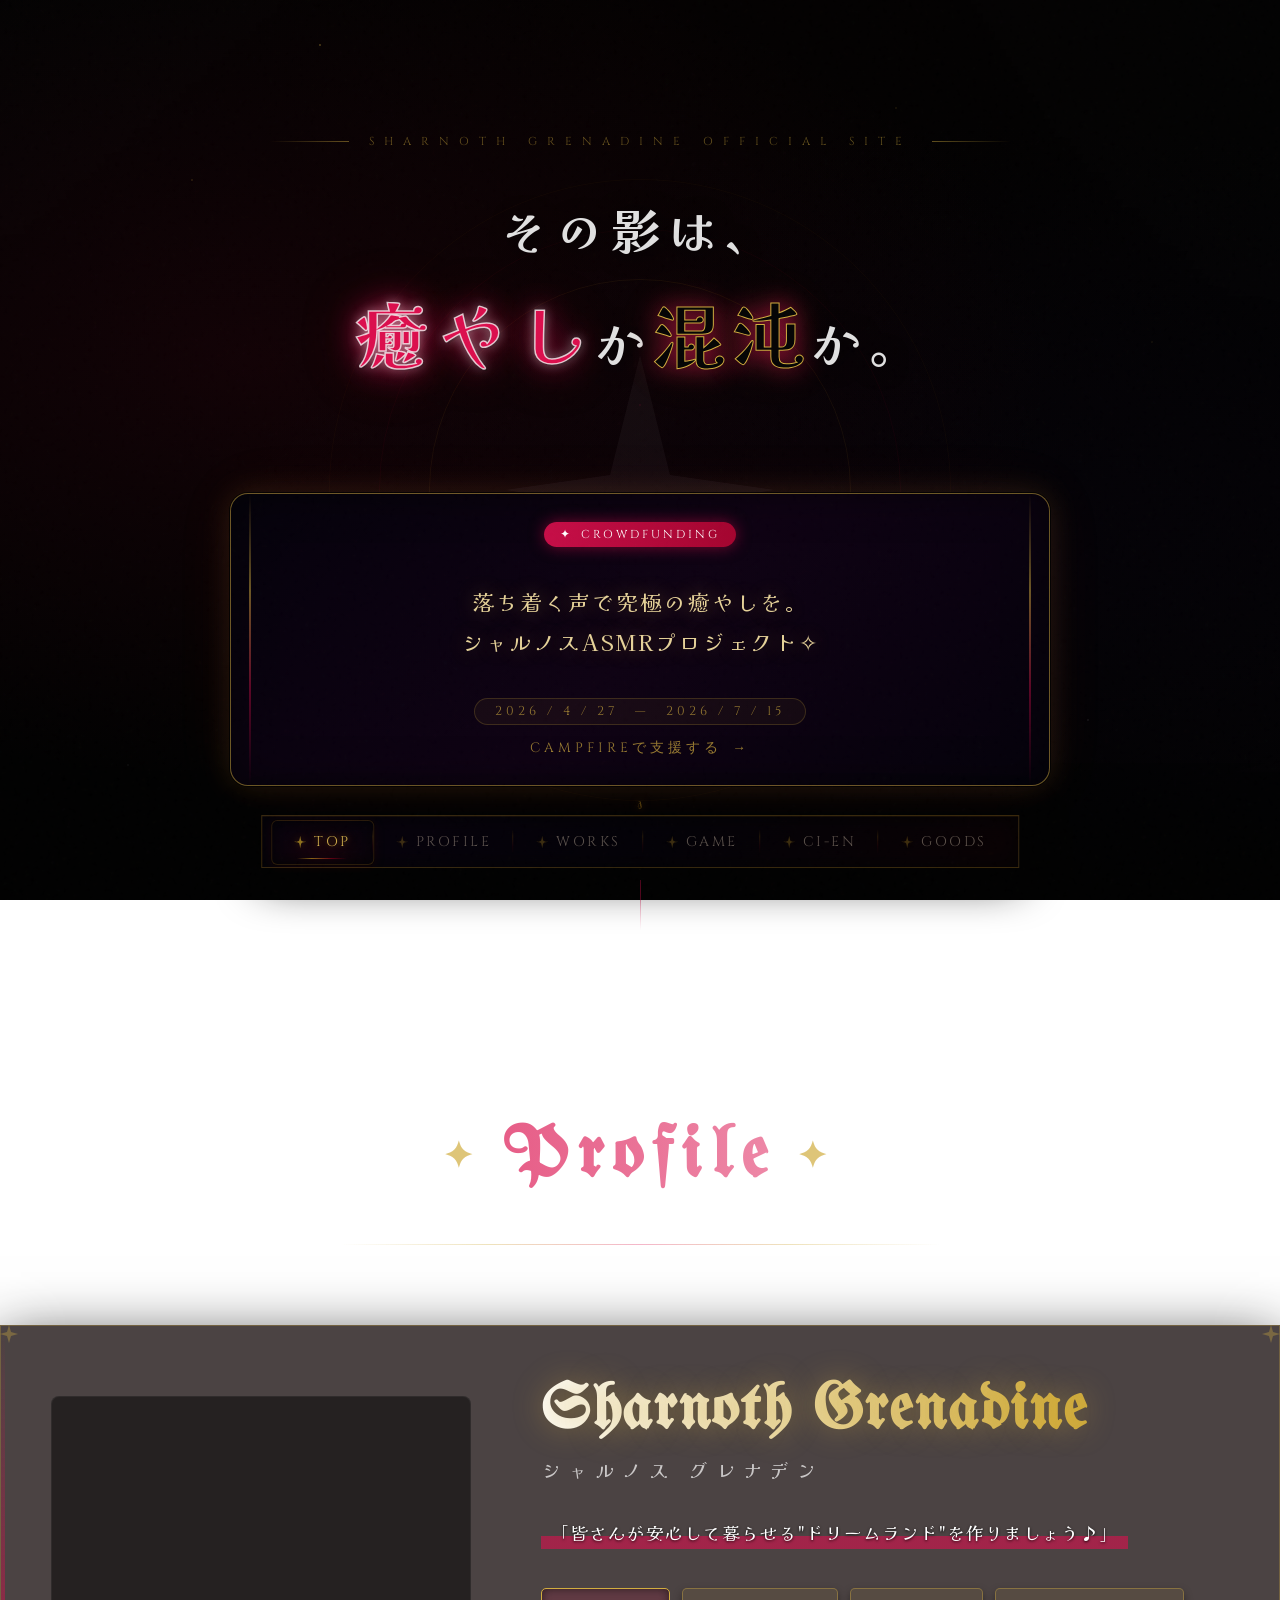
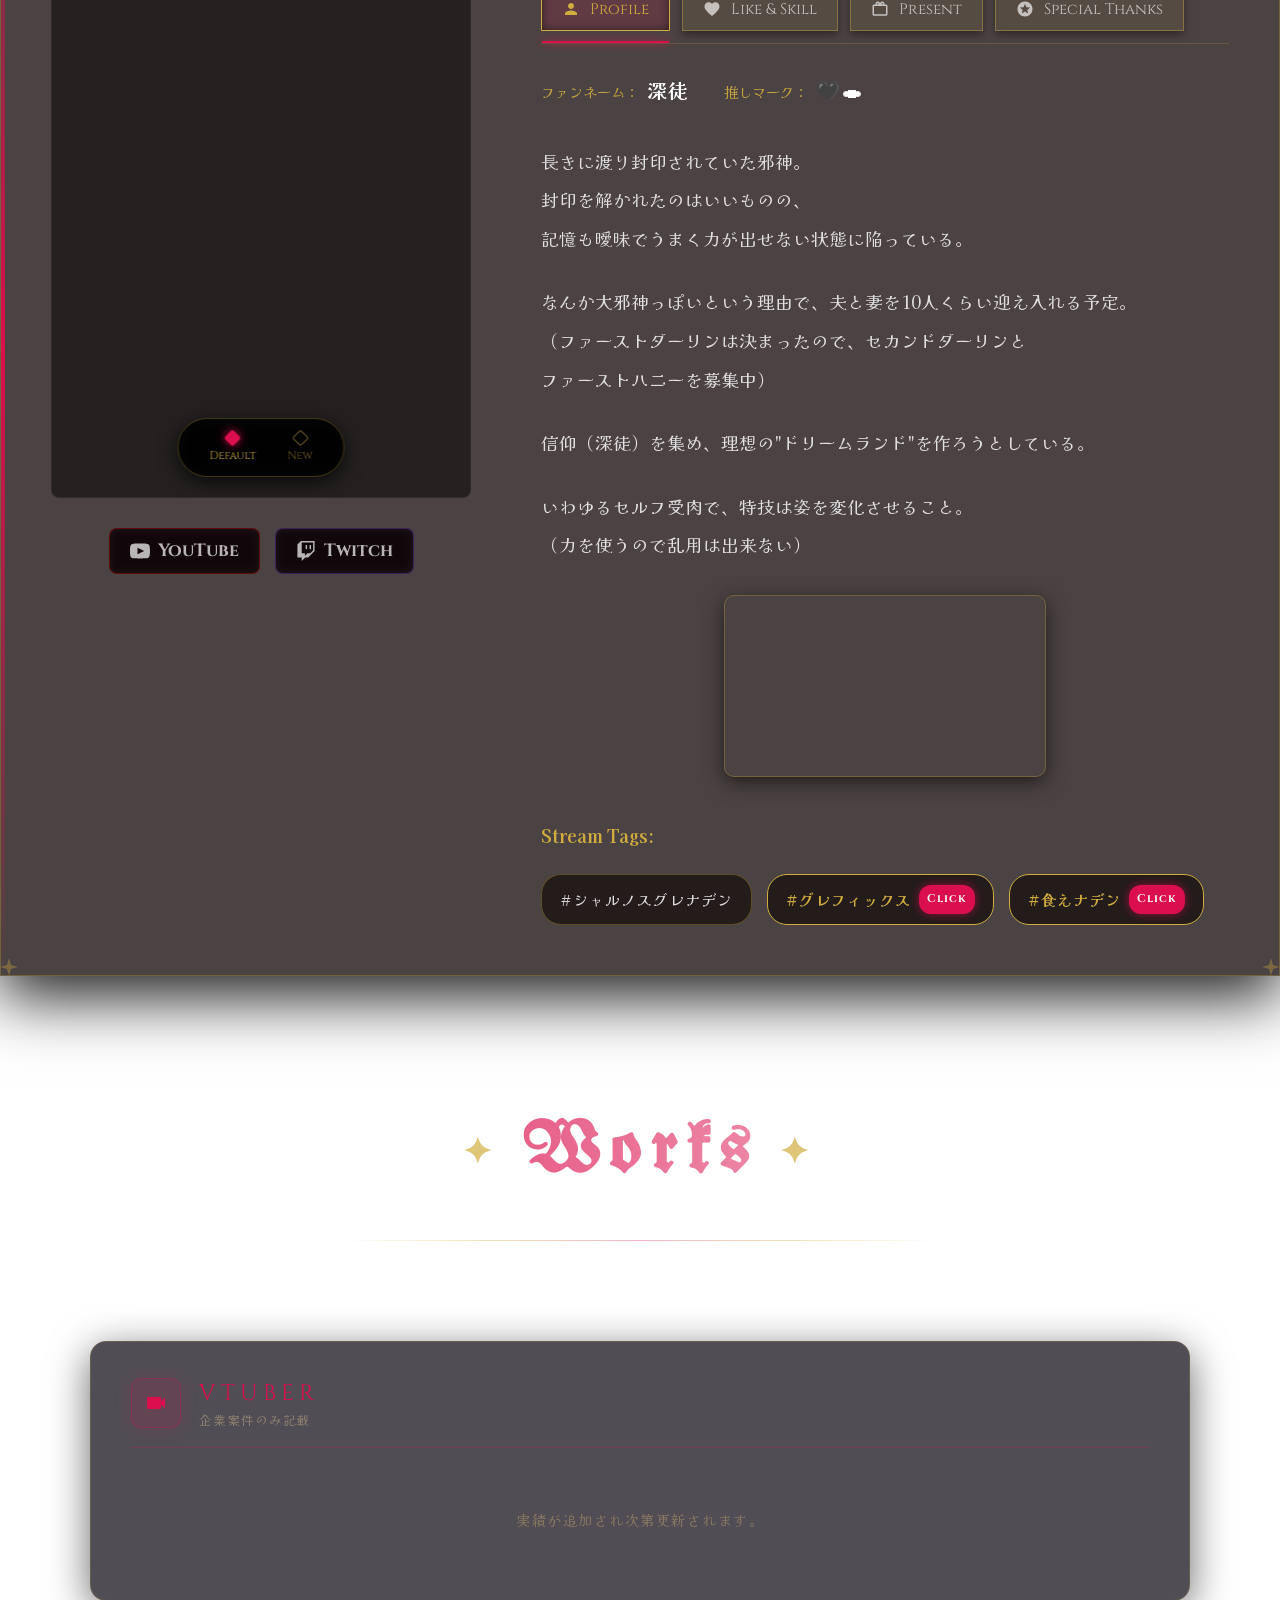
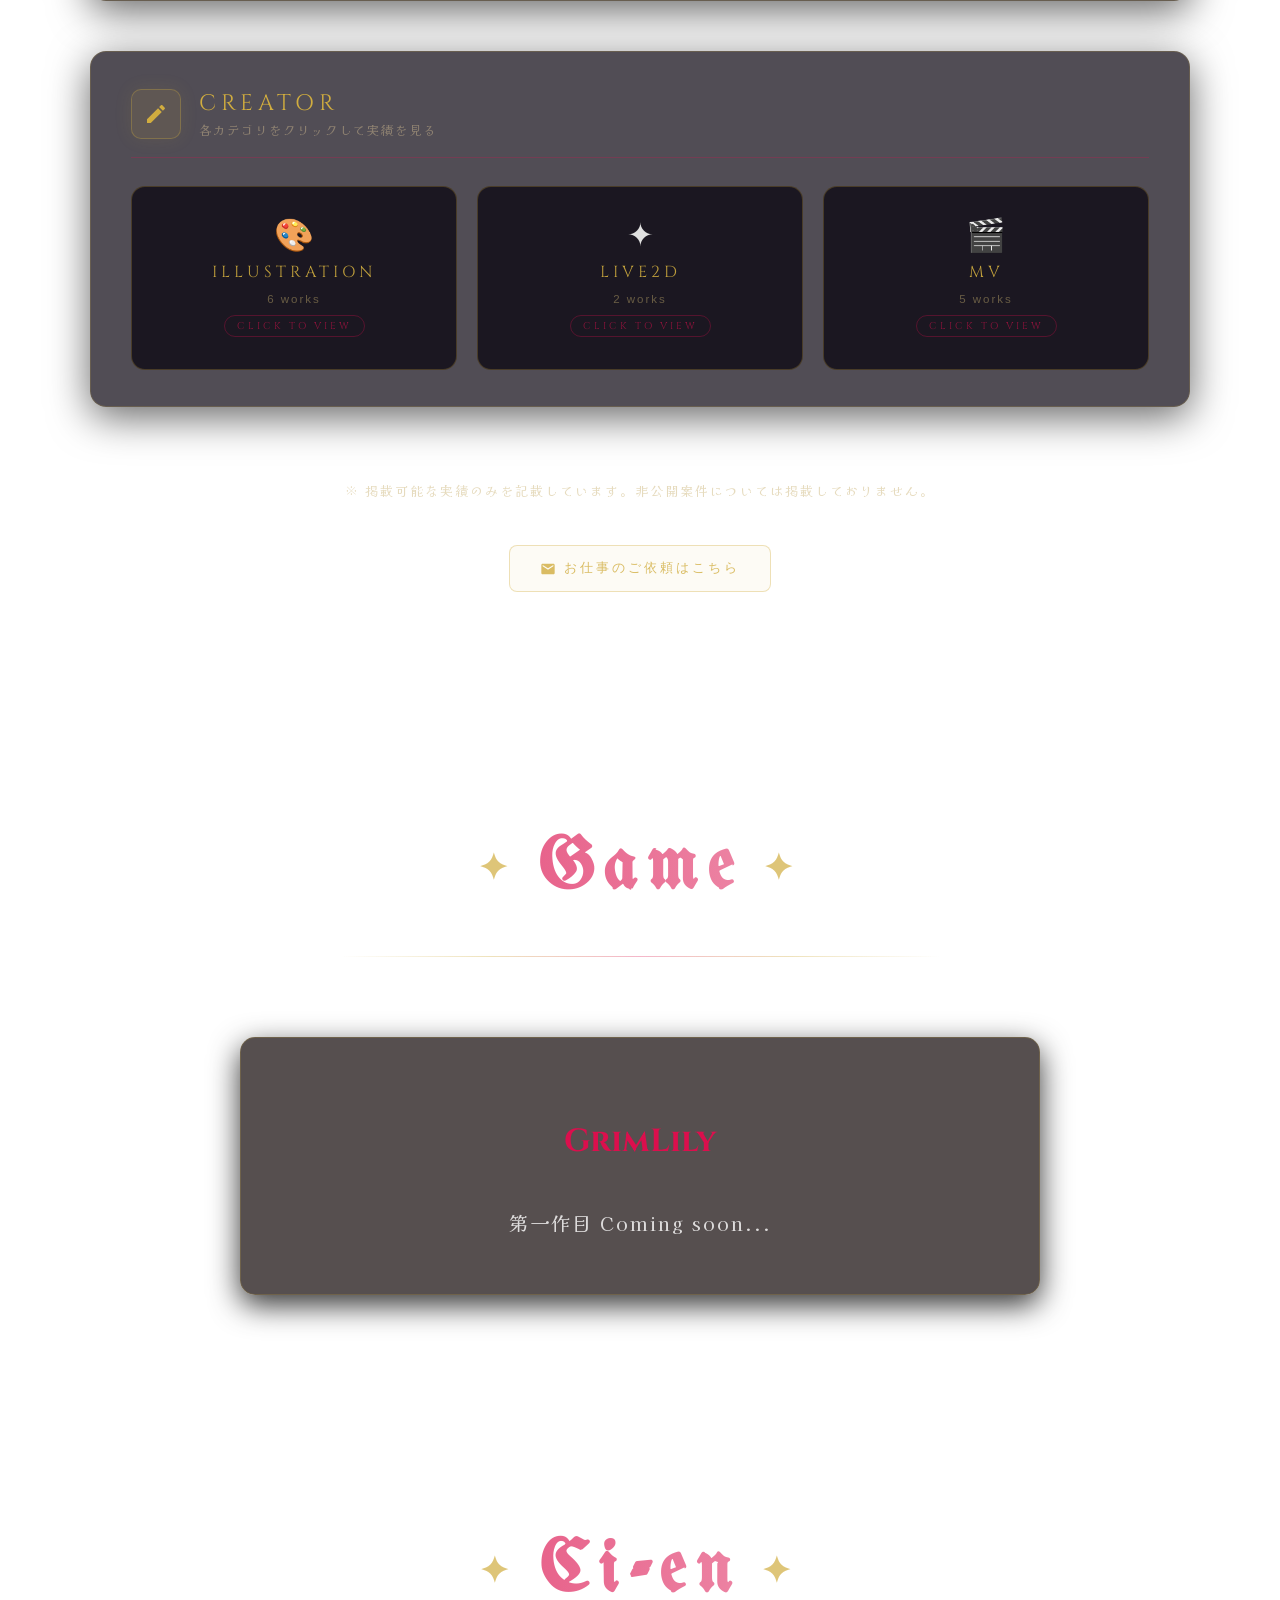
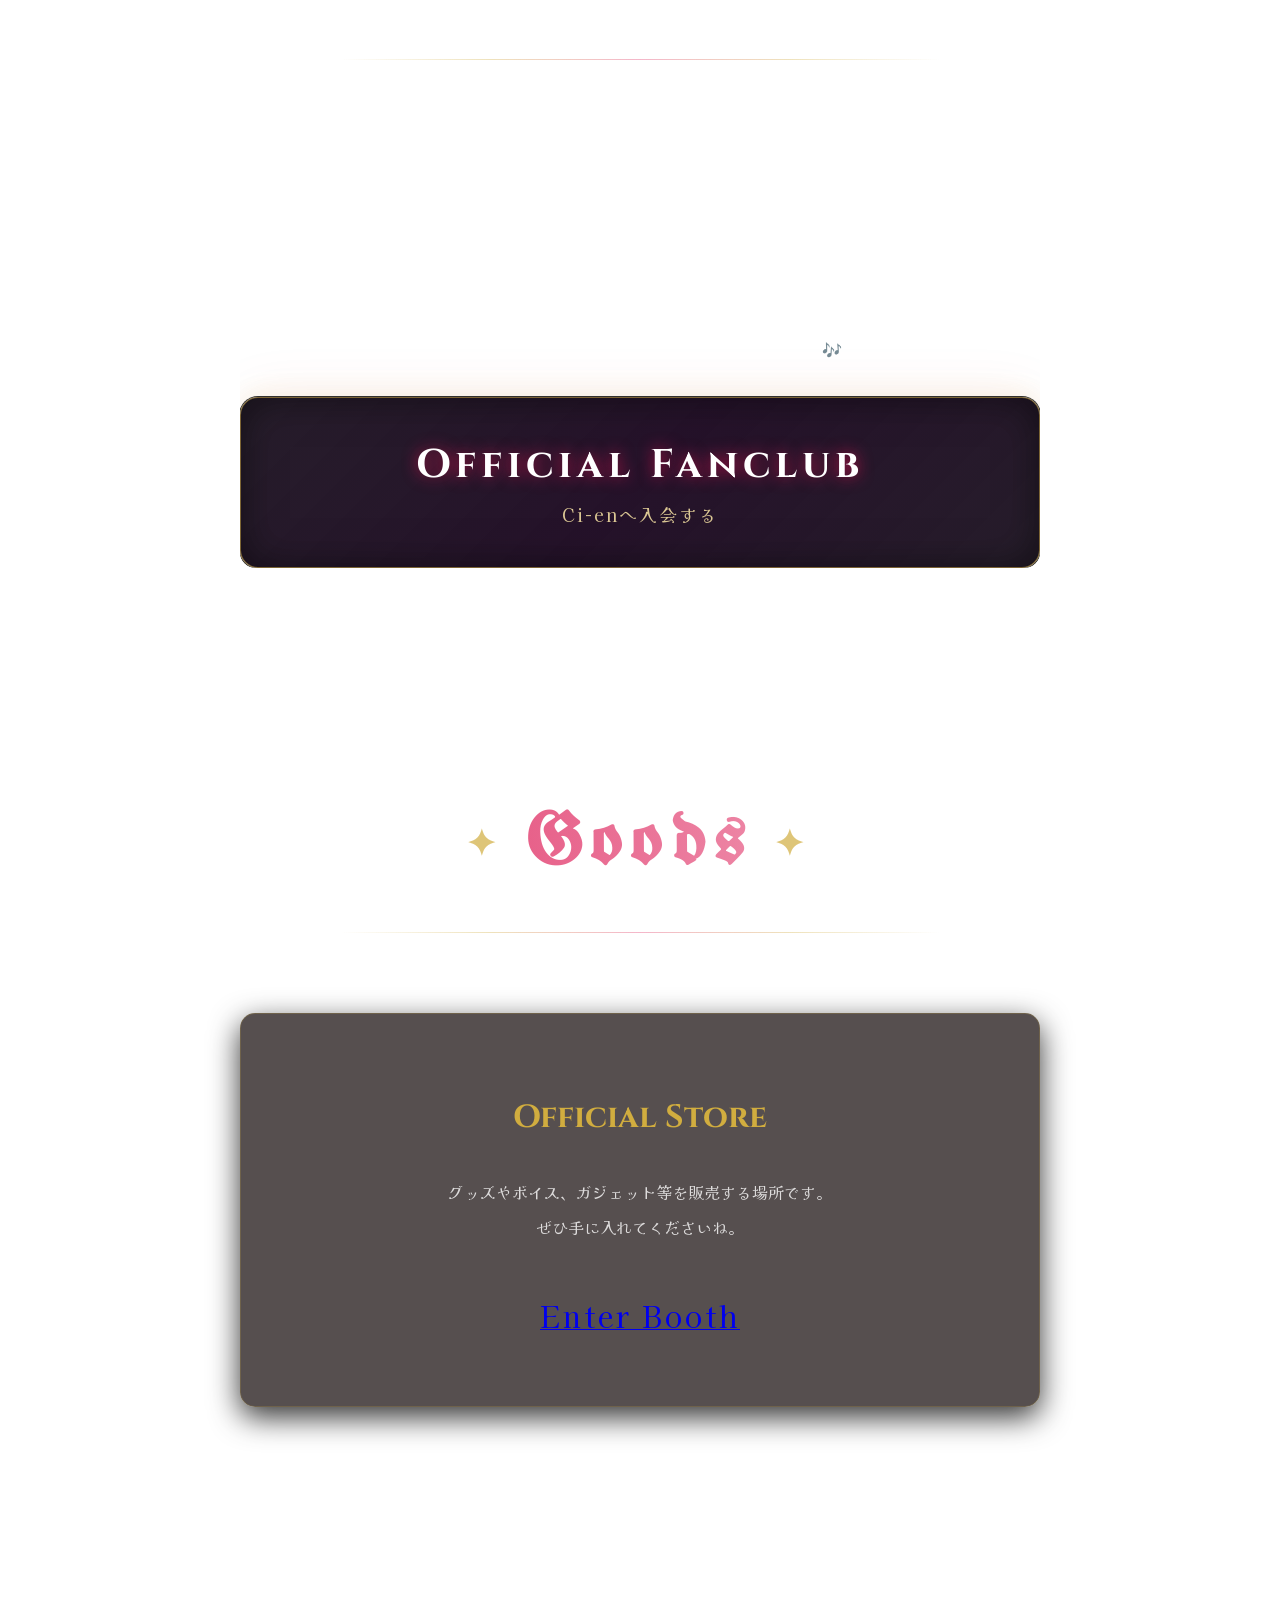
==== index.html @ 07e0a280 "Update index.html" ====
<!DOCTYPE html>
<html lang="ja">
<head>
    <meta charset="UTF-8">
    <meta name="viewport" content="width=device-width, initial-scale=1.0">
    <title>Sharnoth Grenadine Official</title>
    <link rel="icon" href="favicon.ico" type="image/x-icon">
    <link href="https://fonts.googleapis.com/css2?family=Almendra+Display&family=Cinzel:wght@400;700;900&family=Kaisei+Decol:wght@400;700&family=UnifrakturMaguntia&display=swap" rel="stylesheet">

    <style>
        :root {
            --bg-color: #050505;
            --text-color: #e0e0e0;
            --gold: #d1ad3f;
            --gold-dim: rgba(209, 173, 63, 0.35);
            --gold-glow: rgba(209, 173, 63, 0.6);
            --crimson: #db0f4d;
            --crimson-dim: rgba(219, 15, 77, 0.3);
            --crimson-glow: rgba(219, 15, 77, 0.6);
            --nav-height: 110px;
            --void: #070307;
            --nyr-void:      #03010a;
            --nyr-deep:      #0a0015;
            --nyr-gold:      #c8a030;
            --nyr-gold-pale: rgba(200,160,48,0.55);
            --nyr-crimson:   #8b0020;
            --nyr-blood:     #c01030;
            --nyr-text-rest: rgba(190,175,155,0.45);
            --nyr-text-hover:rgba(240,215,130,0.95);
        }

        html, body {
            margin: 0; padding: 0;
            color: var(--text-color);
            background-color: transparent !important;
            font-family: 'Kaisei Decol', serif;
            overflow-x: hidden;
            cursor: none !important;
            scroll-behavior: smooth;
        }

        .base-bg {
            position: fixed; top: 0; left: 0; width: 100vw; height: 100vh;
            background-color: var(--bg-color);
            z-index: -105; pointer-events: none;
        }

        body::after {
            content: '';
            position: fixed; top: 0; left: 0; width: 100%; height: 100%;
            background-image: url("data:image/svg+xml,%3Csvg viewBox='0 0 200 200' xmlns='http://www.w3.org/2000/svg'%3E%3Cfilter id='n'%3E%3CfeTurbulence type='fractalNoise' baseFrequency='0.85' numOctaves='4' stitchTiles='stitch'/%3E%3C/filter%3E%3Crect width='100%25' height='100%25' filter='url(%23n)' opacity='0.035'/%3E%3C/svg%3E");
            pointer-events: none; z-index: 9998; opacity: 0.5;
        }

        .bg-video {
            position: fixed; top: 0; left: 0; width: 100%; height: 100%;
            z-index: -100; object-fit: cover; pointer-events: none;
            filter: brightness(1) saturate(0.85);
        }

        .bg-overlay {
            position: fixed; top: 0; left: 0; width: 100vw; height: 100vh;
            background:
                radial-gradient(ellipse at 20% 40%, rgba(90,5,25,0.18) 0%, transparent 55%),
                radial-gradient(ellipse at 80% 60%, rgba(25,8,50,0.12) 0%, transparent 55%),
                radial-gradient(circle at 50% 0%, rgba(5,0,0,0.55) 0%, transparent 60%),
                linear-gradient(to bottom, rgba(0,0,0,0.45), rgba(0,0,0,0.85));
            z-index: -99; pointer-events: none;
        }

        .stars-layer {
            position: fixed; top: 0; left: 0; width: 100%; height: 100%;
            z-index: -98; pointer-events: none;
            background:
                radial-gradient(1px 1px at 15% 20%, rgba(209,173,63,0.45) 0%, transparent 100%),
                radial-gradient(1px 1px at 35% 65%, rgba(255,255,255,0.18) 0%, transparent 100%),
                radial-gradient(1px 1px at 70% 12%, rgba(209,173,63,0.3) 0%, transparent 100%),
                radial-gradient(1px 1px at 85% 80%, rgba(255,255,255,0.2) 0%, transparent 100%),
                radial-gradient(1px 1px at 50% 45%, rgba(219,15,77,0.28) 0%, transparent 100%),
                radial-gradient(1px 1px at 10% 85%, rgba(255,255,255,0.12) 0%, transparent 100%),
                radial-gradient(1px 1px at 90% 38%, rgba(209,173,63,0.22) 0%, transparent 100%),
                radial-gradient(1.5px 1.5px at 25% 5%, rgba(209,173,63,0.5) 0%, transparent 100%),
                radial-gradient(1.5px 1.5px at 75% 55%, rgba(219,15,77,0.38) 0%, transparent 100%),
                radial-gradient(1px 1px at 55% 92%, rgba(209,173,63,0.2) 0%, transparent 100%);
        }

        body { padding-bottom: 150px; }
        ::selection { background-color: var(--crimson); color: #fff; }
        a, button, input, .stream-tag, .tab-btn, .wish-item, .fantia-link-btn, .campfire-banner-inner { cursor: none !important; }
        ::-webkit-scrollbar { width: 8px; }
        ::-webkit-scrollbar-track { background: var(--bg-color); }
        ::-webkit-scrollbar-thumb { background: var(--crimson); border-radius: 4px; }

        /* ══════════════════════════════════════════════════
           #loader — 這い寄る混沌 / Nyarlathotep
           ══════════════════════════════════════════════════ */
        #loader {
            position: fixed; inset: 0;
            background: #020102;
            z-index: 100000;
            display: flex;
            justify-content: center;
            align-items: center;
            flex-direction: column;
            overflow: hidden;
            transition: opacity 1.2s cubic-bezier(0.7, 0, 0.3, 1),
                        visibility 1.2s ease;
        }
        #loader.loaded { opacity: 0; visibility: hidden; }

        /* 背景：コズミックグロー */
        #loader::before {
            content: '';
            position: absolute; inset: 0;
            background:
                radial-gradient(ellipse 60% 60% at 50% 50%, rgba(60,0,10,0.5) 0%, transparent 70%),
                radial-gradient(ellipse 80% 40% at 20% 80%, rgba(20,0,40,0.3) 0%, transparent 60%),
                radial-gradient(ellipse 50% 70% at 80% 20%, rgba(10,0,25,0.25) 0%, transparent 60%);
            pointer-events: none;
            animation: loaderBgBreath 8s ease-in-out infinite;
        }

        /* 星屑レイヤー */
        #loader::after {
            content: '';
            position: absolute; inset: 0;
            background-image:
                radial-gradient(1px 1px at 8%  15%, rgba(209,173,63,0.6)  0%, transparent 100%),
                radial-gradient(1px 1px at 92%  8%, rgba(209,173,63,0.4)  0%, transparent 100%),
                radial-gradient(1px 1px at 45% 78%, rgba(219,15,77,0.5)   0%, transparent 100%),
                radial-gradient(1.5px 1.5px at 72% 35%, rgba(255,255,255,0.25) 0%, transparent 100%),
                radial-gradient(1px 1px at 28% 55%, rgba(209,173,63,0.3)  0%, transparent 100%),
                radial-gradient(1px 1px at 85% 70%, rgba(255,255,255,0.2) 0%, transparent 100%),
                radial-gradient(1px 1px at 15% 90%, rgba(209,173,63,0.35) 0%, transparent 100%),
                radial-gradient(1px 1px at 60% 12%, rgba(219,15,77,0.4)   0%, transparent 100%),
                radial-gradient(1.5px 1.5px at 50% 50%, rgba(255,255,255,0.1) 0%, transparent 100%);
            pointer-events: none;
            animation: loaderStarsFlicker 4s ease-in-out infinite alternate;
        }

        /* ウジャトの目 */
        .loader-eye {
            position: relative;
            font-size: 1.3rem;
            color: rgba(200, 150, 30, 0.3);
            text-shadow: 0 0 12px rgba(180,120,20,0.4), 0 0 30px rgba(120,0,20,0.3);
            animation: loaderEyePulse 4s ease-in-out infinite;
            letter-spacing: 22px;
            z-index: 2;
            user-select: none;
            margin-bottom: 10px;
        }

        /* ステージ */
        .loader-stage {
            position: relative;
            width: 280px; height: 280px;
            display: flex; justify-content: center; align-items: center;
            z-index: 2;
        }

        /* 外周リング */
        .loader-outer-ring {
            position: absolute; inset: 0;
            border-radius: 50%;
            border: 1px solid rgba(180,130,20,0.18);
            box-shadow:
                0 0 0 1px rgba(0,0,0,0.9),
                0 0 30px rgba(180,100,15,0.08),
                inset 0 0 30px rgba(0,0,0,0.8);
            animation: loaderOuterRotate 30s linear infinite;
        }
        .loader-outer-ring::before,
        .loader-outer-ring::after {
            content: '';
            position: absolute;
            background: rgba(200,150,30,0.5);
            border-radius: 1px;
        }
        .loader-outer-ring::before {
            width: 6px; height: 1px;
            top: 50%; left: -3px;
            transform: translateY(-50%);
            box-shadow: 279px 0 rgba(200,150,30,0.5);
        }
        .loader-outer-ring::after {
            width: 1px; height: 6px;
            left: 50%; top: -3px;
            transform: translateX(-50%);
            box-shadow: 0 279px rgba(200,150,30,0.5);
        }

        /* ヒエログリフリング */
        .loader-glyph-ring {
            position: absolute;
            width: 248px; height: 248px;
            border-radius: 50%;
            display: flex; justify-content: center; align-items: flex-start;
            animation: loaderOuterRotate 18s linear infinite reverse;
        }
        .loader-glyph-ring span {
            position: absolute;
            font-size: 0.7rem;
            color: rgba(180,130,20,0.35);
            transform-origin: 0 124px;
            text-shadow: 0 0 6px rgba(180,120,15,0.4);
            animation: loaderGlyphPulse 3s ease-in-out infinite alternate;
        }

        /* 中間リング */
        .loader-mid-ring {
            position: absolute;
            width: 220px; height: 220px;
            border-radius: 50%;
            border: 1px solid transparent;
            border-top-color: rgba(219,15,77,0.7);
            border-bottom-color: rgba(209,173,63,0.4);
            filter: drop-shadow(0 0 8px rgba(219,15,77,0.5));
            animation: loaderMidRotate 3.5s cubic-bezier(0.445,0.05,0.55,0.95) infinite;
        }

        /* 内部リング */
        .loader-inner-ring {
            position: absolute;
            width: 160px; height: 160px;
            border-radius: 50%;
            border: 1px solid transparent;
            border-left-color:  rgba(209,173,63,0.6);
            border-right-color: rgba(219,15,77,0.35);
            animation: loaderMidRotate 2.8s cubic-bezier(0.445,0.05,0.55,0.95) infinite reverse;
        }

        /* 四芒星ラッパー */
        .loader-star-wrap {
            position: relative;
            width: 90px; height: 90px;
            display: flex; justify-content: center; align-items: center;
            animation: loaderStarWrapPulse 4s ease-in-out infinite;
        }

        /* 四芒星 メイン */
        .loader-star {
            position: absolute;
            width: 100%; height: 100%;
            animation: loaderStarRotate 6s ease-in-out infinite;
            filter:
                drop-shadow(0 0 6px  rgba(219,15,77,0.9))
                drop-shadow(0 0 18px rgba(219,15,77,0.5))
                drop-shadow(0 0 40px rgba(209,173,63,0.2));
        }

        /* 四芒星 サブ（ゴールド） */
        .loader-star-2 {
            position: absolute;
            width: 70%; height: 70%;
            animation: loaderStarRotate 8s ease-in-out infinite reverse;
            opacity: 0.6;
            filter:
                drop-shadow(0 0 4px  rgba(209,173,63,0.8))
                drop-shadow(0 0 12px rgba(209,173,63,0.4));
        }

        /* コア */
        .loader-core {
            position: absolute;
            width: 12px; height: 12px;
            background: radial-gradient(circle, #fff 0%, var(--crimson) 50%, transparent 100%);
            border-radius: 50%;
            box-shadow:
                0 0 8px #fff,
                0 0 20px rgba(219,15,77,1),
                0 0 40px rgba(219,15,77,0.6),
                0 0 80px rgba(219,15,77,0.2);
            animation: loaderCorePulse 1.8s ease-in-out infinite;
            z-index: 5;
        }

        /* タイトル */
        .loader-text-area {
            position: relative;
            margin-top: 44px;
            text-align: center;
            z-index: 2;
        }
        .loader-title {
            font-family: 'UnifrakturMaguntia', cursive;
            font-size: 1.8rem;
            letter-spacing: 6px;
            color: transparent;
            background: linear-gradient(90deg,
                rgba(180,130,20,0.5)    0%,
                rgba(230,200,80,0.95)  35%,
                rgba(255,255,255,0.9)  50%,
                rgba(230,200,80,0.95)  65%,
                rgba(180,130,20,0.5)  100%);
            background-size: 200% auto;
            -webkit-background-clip: text;
            background-clip: text;
            animation: loaderTitleShimmer 3s linear infinite;
        }

        /* プログレスバー */
        .loader-progress-wrap {
            position: relative;
            margin-top: 28px;
            width: 220px;
            z-index: 2;
        }
        .loader-progress-track {
            width: 100%; height: 1px;
            background: rgba(180,130,20,0.12);
            position: relative; overflow: visible;
        }
        .loader-progress-track::before,
        .loader-progress-track::after {
            content: '';
            position: absolute;
            top: 50%; transform: translateY(-50%);
            width: 4px; height: 4px;
            background: rgba(180,130,20,0.4);
            border-radius: 50%;
        }
        .loader-progress-track::before { left:  -6px; }
        .loader-progress-track::after  { right: -6px; }
        .loader-progress-fill {
            height: 100%;
            background: linear-gradient(90deg,
                transparent               0%,
                rgba(219,15,77,0.8)      40%,
                rgba(209,173,63,0.9)    100%);
            box-shadow: 0 0 8px rgba(219,15,77,0.6), 0 0 20px rgba(209,173,63,0.3);
            animation: loaderProgressFill 2.2s cubic-bezier(0.4,0,0.2,1) forwards;
            width: 0%;
        }

        /* ── ローダー専用キーフレーム ── */
        @keyframes loaderBgBreath {
            0%,100% { opacity: 0.8; }
            50%     { opacity: 1;   }
        }
        @keyframes loaderStarsFlicker {
            0%   { opacity: 0.6; }
            100% { opacity: 1;   }
        }
        @keyframes loaderOuterRotate {
            from { transform: rotate(0deg);   }
            to   { transform: rotate(360deg); }
        }
        @keyframes loaderMidRotate {
            0%   { transform: rotate(0deg);   }
            100% { transform: rotate(360deg); }
        }
        @keyframes loaderGlyphPulse {
            0%   { color: rgba(180,130,20,0.25); }
            100% { color: rgba(210,170,40,0.55); }
        }
        @keyframes loaderStarRotate {
            0%   { transform: rotate(0deg)   scale(1);    }
            25%  { transform: rotate(90deg)  scale(1.04); }
            50%  { transform: rotate(180deg) scale(1);    }
            75%  { transform: rotate(270deg) scale(1.04); }
            100% { transform: rotate(360deg) scale(1);    }
        }
        @keyframes loaderStarWrapPulse {
            0%,100% { filter: brightness(1);   }
            50%     { filter: brightness(1.3); }
        }
        @keyframes loaderCorePulse {
            0%,100% { transform: scale(1);   box-shadow: 0 0 8px #fff, 0 0 20px rgba(219,15,77,1), 0 0 40px rgba(219,15,77,0.6); }
            50%     { transform: scale(1.5); box-shadow: 0 0 12px #fff, 0 0 35px rgba(219,15,77,1), 0 0 70px rgba(219,15,77,0.5), 0 0 120px rgba(219,15,77,0.2); }
        }
        @keyframes loaderTitleShimmer {
            from { background-position: 200% center;  }
            to   { background-position: -200% center; }
        }
        @keyframes loaderProgressFill {
            0%   { width: 0%;   }
            30%  { width: 25%;  }
            60%  { width: 68%;  }
            85%  { width: 88%;  }
            100% { width: 100%; }
        }
        @keyframes loaderEyePulse {
            0%,100% { opacity: 0.4; transform: scale(1);    text-shadow: 0 0 6px rgba(180,120,20,0.4), 0 0 15px rgba(100,0,15,0.2); }
            30%     { opacity: 0.9; transform: scale(1.08); text-shadow: 0 0 14px rgba(200,150,20,0.7), 0 0 35px rgba(140,0,20,0.5); }
            60%     { opacity: 0.25; transform: scale(0.95); }
        }

        /* ─────────────────────────────────────────── */

        .fade-up { opacity: 0; transform: translateY(30px); transition: opacity 0.8s cubic-bezier(0.25, 1, 0.5, 1), transform 0.8s cubic-bezier(0.25, 1, 0.5, 1); }
        .fade-up.visible { opacity: 1; transform: translateY(0); }
        .delay-1 { transition-delay: 0.1s; }
        .delay-2 { transition-delay: 0.2s; }
        .delay-3 { transition-delay: 0.3s; }

        #cursor-wrap { position: fixed; top: 0; left: 0; width: 50px; height: 50px; pointer-events: none; z-index: 10001; transform: translate(-50%, -50%); opacity: 0; visibility: hidden; transition: opacity 0.3s; }
        #cursor-wrap.visible { opacity: 1; visibility: visible; }
        .cur-aura { position: absolute; top: 50%; left: 50%; width: 20px; height: 20px; transform: translate(-50%, -50%); border-radius: 50%; background: radial-gradient(circle, rgba(219,15,77,0.8) 0%, rgba(5,0,0,0.9) 60%, transparent 100%); filter: blur(4px); animation: auraPulse 3s ease-in-out infinite; }
        .cur-ring { position: absolute; top: 50%; left: 50%; width: 38px; height: 38px; border: 1.5px solid rgba(219,15,77,0.5); border-radius: 50%; transform: translate(-50%, -50%); box-shadow: 0 0 8px rgba(219,15,77,0.3), inset 0 0 8px rgba(219,15,77,0.3); transition: all 0.4s cubic-bezier(0.175, 0.885, 0.32, 1.275); }
        .cur-core { position: absolute; top: 50%; left: 50%; width: 10px; height: 16px; transform: translate(-50%, -50%); background: linear-gradient(135deg, #ff4d79, var(--crimson)); clip-path: polygon(50% 0%, 100% 50%, 50% 100%, 0% 50%); box-shadow: 0 0 10px var(--crimson); transition: all 0.3s ease; opacity: 1; }
        .cur-heart { position: absolute; top: 50%; left: 50%; width: 22px; height: 22px; transform: translate(-50%, -50%) scale(0); opacity: 0; transition: all 0.3s ease; }
        .cur-heart svg { width: 100%; height: 100%; fill: var(--crimson); filter: drop-shadow(0 0 2px rgba(219,15,77,0.5)); }
        #cursor-wrap.hover .cur-aura { width: 30px; height: 30px; background: radial-gradient(circle, rgba(219,15,77,0.6) 0%, rgba(219,15,77,0.3) 60%, transparent 100%); animation: auraPulseFast 0.8s ease-in-out infinite; }
        #cursor-wrap.hover .cur-ring { transform: translate(-50%, -50%) scale(0); opacity: 0; }
        #cursor-wrap.hover .cur-core { transform: translate(-50%, -50%) scale(0); opacity: 0; }
        #cursor-wrap.hover .cur-heart { transform: translate(-50%, -50%) scale(1); opacity: 1; animation: heartBeat 0.6s ease-in-out infinite alternate; }
        #cursor-wrap.clicking .cur-core { transform: translate(-50%, -50%) scale(0.2); }
        #cursor-wrap.clicking .cur-heart { transform: translate(-50%, -50%) scale(0.2); animation: none; }
        #cursor-wrap.clicking .cur-ring { transform: translate(-50%, -50%) scale(1.5); opacity: 0.5; animation: none; }
        .cursor-ripple { position: fixed; border-radius: 50%; pointer-events: none; z-index: 10000; transform: translate(-50%, -50%) scale(0); background: radial-gradient(circle, rgba(219,15,77,0.4) 0%, rgba(0,0,0,0.8) 50%, transparent 100%); border: 2px solid rgba(219,15,77,0.8); box-shadow: 0 0 20px rgba(219,15,77,0.5), inset 0 0 20px rgba(0,0,0,0.9); animation: darkRippleOut 0.7s cubic-bezier(0.165, 0.84, 0.44, 1) forwards; }

        .section-title {
            font-family: 'UnifrakturMaguntia', cursive; font-size: clamp(3rem, 7vw, 4.5rem); margin-bottom: 70px; letter-spacing: 10px; text-align: center;
            position: relative; display: inline-block; width: 100%;
            background: linear-gradient(90deg, var(--crimson), #fff 40%, var(--gold) 60%, var(--crimson)); background-size: 300% auto; -webkit-background-clip: text; background-clip: text; color: transparent; animation: titleFlow 5s linear infinite;
        }
        .section-title::before, .section-title::after { content: '✦'; font-family: 'Cinzel', serif; font-size: 0.5em; vertical-align: middle; margin: 0 20px; color: var(--gold); opacity: 0.7; -webkit-background-clip: unset; background-clip: unset; }
        .section-wrapper { text-align: center; padding-top: 80px; padding-bottom: 20px; }
        .section-divider { width: 60%; max-width: 600px; height: 1px; background: linear-gradient(to right, transparent, var(--gold-dim), var(--crimson-dim), var(--gold-dim), transparent); margin: -40px auto 80px; }

        .hero { position: relative; width: 100%; min-height: 100vh; display: flex; flex-direction: column; justify-content: center; align-items: center; overflow: hidden; padding-bottom: 80px; }
        .hero-ritual-circle { position: absolute; top: 50%; left: 50%; transform: translate(-50%, -50%); pointer-events: none; z-index: 5; }
        .ritual-ring { position: absolute; top: 50%; left: 50%; border-radius: 50%; border: 1px solid; transform: translate(-50%, -50%); }
        .ritual-ring-1 { width: 420px; height: 420px; border-color: rgba(209,173,63,0.07); animation: bgRingRotate 60s linear infinite; }
        .ritual-ring-2 { width: 520px; height: 520px; border-color: rgba(219,15,77,0.05); animation: bgRingRotate 80s linear infinite reverse; }
        .ritual-ring-3 { width: 620px; height: 620px; border-color: rgba(209,173,63,0.035); animation: bgRingRotate 100s linear infinite; }
        .hero-star-bg { position: absolute; top: 50%; left: 50%; transform: translate(-50%, -50%); width: 300px; height: 300px; opacity: 0.04; animation: starPulse 7s ease-in-out infinite; pointer-events: none; z-index: 4; }
        .hero-text-box { position: relative; z-index: 20; text-align: center; padding: 20px; }
        .hero-incantation { font-family: 'Cinzel', serif; font-size: 0.72rem; color: rgba(209,173,63,0.45); letter-spacing: 10px; text-transform: uppercase; margin-bottom: 40px; display: flex; align-items: center; justify-content: center; gap: 20px; }
        .hero-incantation::before { content: ''; display: block; width: 80px; height: 1px; background: linear-gradient(to right, transparent, rgba(209,173,63,0.45)); }
        .hero-incantation::after { content: ''; display: block; width: 80px; height: 1px; background: linear-gradient(to left, transparent, rgba(209,173,63,0.45)); }
        .catchphrase { font-size: clamp(1.8rem, 5vw, 3rem); color: var(--text-color); letter-spacing: 8px; line-height: 1.7; text-shadow: 2px 2px 20px rgba(0,0,0,1); animation: glitchText 7s infinite; }
        .catchphrase span { font-size: clamp(2.5rem, 8vw, 4.5rem); display: inline-block; }
        .catchphrase .heal { color: var(--crimson); -webkit-text-stroke: 1.5px rgba(255,255,255,0.75); text-shadow: 0 0 12px rgba(255,255,255,0.5), 0 0 30px var(--crimson), 0 0 60px rgba(219,15,77,0.35), 2px 2px 0 rgba(0,0,0,0.95), -1px -1px 0 rgba(0,0,0,0.95); }
        .catchphrase .chaos { color: #050505; -webkit-text-stroke: 1px var(--gold); text-shadow: 0 0 25px rgba(219,15,77,0.9), 0 0 50px rgba(209,173,63,0.2); }
        .scroll-down { position: absolute; bottom: 50px; left: 0; right: 0; margin: 0 auto; width: fit-content; z-index: 20; display: flex; flex-direction: column; align-items: center; gap: 12px; }
        .scroll-down.fade-up { opacity: 0; animation: none; transform: translateY(20px); }
        .scroll-down.fade-up.visible { opacity: 1; transform: translateY(0); }
        .scroll-down span { color: rgba(209,173,63,0.5); font-family: 'Cinzel', serif; font-size: 0.65rem; letter-spacing: 6px; text-transform: uppercase; }
        .scroll-diamond { width: 8px; height: 8px; border: 1px solid rgba(209,173,63,0.4); transform: rotate(45deg); animation: scrollDiamondBlink 2s infinite ease-in-out; }
        .scroll-down::after { content: ''; width: 1px; height: 50px; background: linear-gradient(to bottom, rgba(219,15,77,0.7) 0%, rgba(219,15,77,0.3) 50%, transparent 100%); animation: bloodDrip 2.5s cubic-bezier(0.45,0,0.55,1) infinite; }

        .profile-layout { display: flex; gap: 40px; max-width: 1400px; width: 92%; align-items: flex-start; background: rgba(15,5,5,0.75); backdrop-filter: blur(25px); border: 1px solid rgba(209,173,63,0.3); box-shadow: 0 20px 60px rgba(0,0,0,0.9); padding: 50px; position: relative; margin: 0 auto; scroll-margin-top: 60px; }
        .profile-layout::before { content: ''; position: absolute; top: 0; left: 0; width: 4px; height: 100%; background: linear-gradient(to bottom, transparent, var(--crimson), transparent); }
        .corner-star { position: absolute; width: 20px; height: 20px; opacity: 0.35; }
        .corner-star svg { fill: var(--gold); }
        .corner-star.tl { top: -2px; left: -2px; } .corner-star.tr { top: -2px; right: -2px; }
        .corner-star.bl { bottom: -2px; left: -2px; } .corner-star.br { bottom: -2px; right: -2px; }
        .profile-visual-area { flex: 1.1; min-width: 350px; position: sticky; top: 120px; height: fit-content; margin-top: 20px; }
        .glitch-wrapper { position: relative; border-radius: 8px; border: 1px solid rgba(255,255,255,0.05); background: rgba(0,0,0,0.5); overflow: hidden; transition: all 0.3s ease; }
        .glitch-wrapper::before { content: ''; position: absolute; top: 0; left: 0; width: 100%; height: 100%; background: repeating-linear-gradient(transparent, transparent 3px, rgba(219,15,77,0.15) 4px, rgba(219,15,77,0.15) 5px); opacity: 0; z-index: 5; pointer-events: none; transition: opacity 0.3s; }
        .glitch-wrapper:hover::before { opacity: 1; animation: scanline 1.5s linear infinite; }
        .glitch-wrapper:hover .full-body-img-box { animation: glitch-anim 0.3s cubic-bezier(0.25, 0.46, 0.45, 0.94) infinite both; filter: drop-shadow(-3px 0 0 rgba(219,15,77,0.6)) drop-shadow(3px 0 0 rgba(209,173,63,0.6)); }
        .costume-indicators { position: absolute; bottom: 20px; left: 50%; transform: translateX(-50%); display: flex; flex-direction: row; gap: 20px; z-index: 10; background: rgba(0,0,0,0.8); backdrop-filter: blur(10px); padding: 12px 25px; border-radius: 50px; border: 1px solid rgba(209,173,63,0.3); box-shadow: 0 5px 20px rgba(0,0,0,0.8); }
        .indicator-wrap { display: flex; flex-direction: column; align-items: center; gap: 4px; background: transparent; border: none; color: rgba(209,173,63,0.5); font-family: 'Cinzel', serif; font-size: 0.7rem; transition: 0.3s; }
        .indicator-wrap .indicator-circle { width: 10px; height: 10px; border-radius: 2px; border: 1px solid rgba(209,173,63,0.5); transform: rotate(45deg); transition: 0.5s; }
        .indicator-wrap.active { color: var(--gold); }
        .indicator-wrap.active .indicator-circle { border-color: var(--crimson); background: var(--crimson); transform: rotate(225deg); box-shadow: 0 0 10px var(--crimson); }
        .full-body-img-box { width: 100%; height: 700px; display: flex; justify-content: center; align-items: center; transition: opacity 0.4s; }
        .channel-links { display: flex; gap: 15px; margin-top: 30px; justify-content: center; flex-wrap: nowrap; }
        .ch-link { display: inline-flex; align-items: center; gap: 8px; padding: 10px 20px; border-radius: 8px; font-family: 'Cinzel', serif; font-weight: bold; font-size: 1.1rem; text-decoration: none; color: rgba(255,255,255,0.7); background: rgba(10,0,5,0.6); border: 1px solid rgba(255,255,255,0.1); transition: all 0.3s cubic-bezier(0.25, 1, 0.5, 1); backdrop-filter: blur(5px); z-index: 10; white-space: nowrap; }
        .ch-link svg { width: 20px; height: 20px; fill: currentColor; transition: all 0.3s ease; }
        .ch-link.youtube { border-color: rgba(255, 0, 0, 0.3); }
        .ch-link.youtube:hover { background: rgba(255, 0, 0, 0.15); color: #fff; border-color: #ff0000; box-shadow: 0 0 20px rgba(255, 0, 0, 0.6), inset 0 0 10px rgba(255, 0, 0, 0.2); transform: translateY(-3px); text-shadow: 0 0 5px #fff; }
        .ch-link.youtube:hover svg { fill: #ff0000; filter: drop-shadow(0 0 8px #ff0000); }
        .ch-link.twitch { border-color: rgba(145, 70, 255, 0.3); }
        .ch-link.twitch:hover { background: rgba(145, 70, 255, 0.15); color: #fff; border-color: #9146FF; box-shadow: 0 0 20px rgba(145, 70, 255, 0.6), inset 0 0 10px rgba(145, 70, 255, 0.2); transform: translateY(-3px); text-shadow: 0 0 5px #fff; }
        .ch-link.twitch:hover svg { fill: #9146FF; filter: drop-shadow(0 0 8px #9146FF); }
        
        .youtube-wrap { position: relative; width: 100%; aspect-ratio: 16 / 9; border-radius: 10px; overflow: hidden; box-shadow: 0 5px 20px rgba(0,0,0,0.6); margin-top: 30px; border: 1px solid rgba(209,173,63,0.3); }
        .youtube-wrap iframe { position: absolute; top: 0; left: 0; width: 100%; height: 100%; border: none; }
        
        .profile-text-area { flex: 1.8; padding-left: 30px; display: flex; flex-direction: column; min-width: 0; }
        .profile-name-box { margin-bottom: 15px; display: block; width: 100%; }
        .profile-name-en { display: block; font-family: 'UnifrakturMaguntia', cursive; font-size: clamp(2.8rem, 5vw, 4.2rem); line-height: 1.1; background: linear-gradient(90deg, #fff, var(--gold), #8a6d1c, var(--gold), #fff); background-size: 300% auto; -webkit-background-clip: text; background-clip: text; color: transparent; text-shadow: 0 0 30px rgba(209,173,63,0.4); letter-spacing: 2px; margin: 0; animation: titleFlow 4s linear infinite; }
        .profile-name-ja { display: block; font-size: 1.2rem; font-family: 'Kaisei Decol', serif; letter-spacing: 8px; color: rgba(255,255,255,0.7); margin-top: 10px; }
        .profile-quote-sub-container { margin-bottom: 35px; margin-top: 15px; width: 100%; }
        .profile-quote-sub { font-size: 1.1rem; color: #fff; line-height: 2.2; font-family: 'Kaisei Decol', serif; letter-spacing: 1px; display: inline; background: linear-gradient(transparent 60%, rgba(219,15,77,0.6) 0%); -webkit-box-decoration-break: clone; box-decoration-break: clone; padding: 4px 10px; text-shadow: 0 1px 3px rgba(0,0,0,0.9); }
        .profile-tabs { display: flex; gap: 12px; margin-bottom: 25px; border-bottom: 1px solid rgba(209,173,63,0.2); padding-bottom: 12px; flex-wrap: wrap; }
        .tab-btn { background: rgba(209, 173, 63, 0.08); border: 1px solid rgba(209, 173, 63, 0.4); color: rgba(224,224,224,0.8); font-family: 'Cinzel', serif; font-size: 0.95rem; padding: 10px 20px; border-radius: 5px 5px 0 0; display: flex; align-items: center; gap: 10px; transition: all 0.3s cubic-bezier(0.25, 1, 0.5, 1); position: relative; box-shadow: 0 4px 8px rgba(0,0,0,0.4); }
        .tab-btn svg { width: 18px; height: 18px; fill: currentColor; }
        .tab-btn:hover { color: var(--gold); border-color: var(--gold); background: rgba(209,173,63,0.15); transform: translateY(-3px); box-shadow: 0 8px 15px rgba(0,0,0,0.6), 0 0 10px rgba(209,173,63,0.2); }
        .tab-btn.active { color: var(--gold); border-color: var(--gold); background: rgba(219,15,77,0.15); transform: translateY(0); box-shadow: inset 0 0 10px rgba(0,0,0,0.5); }
        .tab-btn.active::after { content: ''; position: absolute; bottom: -13px; left: 0; width: 100%; height: 2px; background: var(--crimson); box-shadow: 0 0 10px var(--crimson); }
        .tab-content { display: none; animation: fadeInTab 0.5s ease forwards; }
        .tab-content.active { display: block; line-height: 2.2; font-size: 1.1rem; }
        .tab-content p { margin-bottom: 1.4em; text-wrap: pretty; word-break: auto-phrase; }
        .tab-content p:last-child { margin-bottom: 0; }
        .profile-basic-info { display: flex; gap: 35px; flex-wrap: wrap; margin-bottom: 1.8em; }
        .info-item { display: flex; align-items: baseline; gap: 8px; }
        .info-label { color: var(--gold); font-size: 0.9rem; opacity: 0.9; }
        .info-value { color: #fff; font-size: 1.2rem; letter-spacing: 2px; font-weight: bold; }
        .profile-data-grid { display: grid; grid-template-columns: repeat(auto-fit, minmax(260px, 1fr)); gap: 30px; }
        .likes-tags { display: flex; flex-wrap: wrap; gap: 10px; margin-top: 10px; }
        .likes-tags span { background: rgba(10,0,0,0.6); border: 1px solid rgba(209,173,63,0.4); color: var(--text-color); padding: 6px 16px; border-radius: 20px; font-size: 0.9rem; transition: 0.3s; }
        .likes-tags span:hover { border-color: var(--gold); background: rgba(209,173,63,0.15); }
        .wish-grid { display: grid; grid-template-columns: repeat(auto-fit, minmax(260px, 1fr)); gap: 20px; margin-top: 15px; }
        .wish-item { display: flex; flex-direction: column; text-decoration: none; background: rgba(255,255,255,0.025); border: 1px solid rgba(209,173,63,0.2); color: var(--text-color); padding: 25px; border-radius: 12px; transition: 0.4s; }
        .wish-item:hover { border-color: var(--crimson); transform: translateY(-5px); background: rgba(219,15,77,0.08); box-shadow: 0 10px 40px rgba(0,0,0,0.6); }
        .wish-item .service-name { display: flex; align-items: center; gap: 12px; font-family: 'Cinzel', serif; font-size: 1.6rem; color: var(--gold); margin-bottom: 10px; }
        .wish-item .service-name svg { width: 26px; height: 26px; flex-shrink: 0; fill: var(--crimson); }
        /* ── クラウドファンディングバナー ── */
        .campfire-banner {
            position: relative;
            margin: 40px auto 0;
            max-width: 820px;
            width: 90%;
            z-index: 10;
        }
        .campfire-banner-inner {
            display: flex;
            flex-direction: column;
            align-items: center;
            gap: 14px;
            text-decoration: none;
            padding: 28px 40px;
            border-radius: 18px;
            background: linear-gradient(135deg,
                rgba(5, 0, 12, 0.92) 0%,
                rgba(15, 2, 20, 0.95) 50%,
                rgba(5, 0, 12, 0.92) 100%);
            border: 1px solid rgba(209,173,63,0.5);
            box-shadow:
                0 0 0 1px rgba(0,0,0,0.8),
                0 0 30px rgba(209,173,63,0.15),
                0 0 60px rgba(219,15,77,0.08),
                inset 0 0 40px rgba(0,0,0,0.5);
            transition: all 0.45s cubic-bezier(0.25,1,0.5,1);
            overflow: hidden;
            position: relative;
        }
        .campfire-banner-inner::before {
            content: '';
            position: absolute;
            inset: 0;
            background: linear-gradient(135deg,
                rgba(209,173,63,0.06) 0%,
                rgba(219,15,77,0.04) 50%,
                rgba(209,173,63,0.06) 100%);
            opacity: 0;
            transition: opacity 0.4s ease;
        }
        .campfire-banner-inner:hover::before { opacity: 1; }
        .campfire-banner-inner:hover {
            border-color: rgba(209,173,63,0.85);
            box-shadow:
                0 0 0 1px rgba(0,0,0,0.8),
                0 0 50px rgba(209,173,63,0.3),
                0 0 100px rgba(219,15,77,0.15),
                0 20px 60px rgba(0,0,0,0.8),
                inset 0 0 40px rgba(0,0,0,0.4);
            transform: translateY(-4px);
        }
        .campfire-badge {
            display: inline-flex;
            align-items: center;
            gap: 8px;
            background: linear-gradient(90deg, rgba(219,15,77,0.9), rgba(180,5,50,0.9));
            color: #fff;
            font-family: 'Cinzel', serif;
            font-size: 0.72rem;
            letter-spacing: 3px;
            text-transform: uppercase;
            padding: 5px 16px;
            border-radius: 20px;
            box-shadow: 0 0 15px rgba(219,15,77,0.5);
            animation: tagPulse 2.5s infinite ease-in-out;
        }
        .campfire-badge::before { content: '✦'; }
        .campfire-text {
            text-align: center;
            font-family: 'Kaisei Decol', serif;
            font-size: clamp(1.05rem, 2.2vw, 1.35rem);
            line-height: 1.85;
            letter-spacing: 2px;
            color: rgba(240,220,160,0.95);
            text-shadow: 0 0 20px rgba(209,173,63,0.4);
            position: relative;
            z-index: 1;
        }
        .campfire-period {
            font-family: 'Cinzel', serif;
            font-size: 0.8rem;
            letter-spacing: 4px;
            color: rgba(209,173,63,0.65);
            border: 1px solid rgba(209,173,63,0.2);
            padding: 4px 20px;
            border-radius: 20px;
            background: rgba(209,173,63,0.05);
        }
        .campfire-enter {
            display: inline-flex;
            align-items: center;
            gap: 10px;
            font-family: 'Cinzel', serif;
            font-size: 0.85rem;
            letter-spacing: 4px;
            color: rgba(209,173,63,0.7);
            text-transform: uppercase;
            transition: color 0.3s, letter-spacing 0.3s;
        }
        .campfire-banner-inner:hover .campfire-enter {
            color: rgba(209,173,63,1);
            letter-spacing: 6px;
        }
        .campfire-enter::after {
            content: '→';
            transition: transform 0.3s;
        }
        .campfire-banner-inner:hover .campfire-enter::after { transform: translateX(5px); }
        /* 左右の装飾ライン */
        .campfire-deco-line {
            position: absolute;
            top: 0; bottom: 0;
            width: 2px;
            background: linear-gradient(to bottom, transparent, rgba(209,173,63,0.5), rgba(219,15,77,0.4), transparent);
        }
        .campfire-deco-line.left  { left: 18px; }
        .campfire-deco-line.right { right: 18px; }

        /* ── Ci-en バナー ── */
        .ci-en-banner-inner {
            display: flex;
            flex-direction: column;
            align-items: center;
            justify-content: center;
            gap: 10px;
            text-decoration: none;
            padding: 40px;
            border-radius: 18px;
            background: linear-gradient(135deg, rgba(15, 5, 20, 0.9) 0%, rgba(25, 5, 30, 0.95) 50%, rgba(15, 5, 20, 0.9) 100%);
            border: 1px solid rgba(209,173,63,0.5);
            box-shadow: 0 0 0 1px rgba(0,0,0,0.8), 0 0 30px rgba(209,173,63,0.15), 0 0 60px rgba(219,15,77,0.08), inset 0 0 40px rgba(0,0,0,0.5);
            transition: all 0.45s cubic-bezier(0.25,1,0.5,1);
            position: relative;
            overflow: hidden;
            width: 100%;
            box-sizing: border-box;
        }
        .ci-en-banner-inner:hover {
            border-color: rgba(209,173,63,0.85);
            box-shadow: 0 0 0 1px rgba(0,0,0,0.8), 0 0 50px rgba(209,173,63,0.3), 0 0 100px rgba(219,15,77,0.15), 0 20px 60px rgba(0,0,0,0.8), inset 0 0 40px rgba(0,0,0,0.4);
            transform: translateY(-4px);
        }
        .ci-en-banner-inner .banner-title {
            font-family: 'Cinzel', serif;
            font-size: 2.5rem;
            letter-spacing: 5px;
            color: #fff;
            text-shadow: 0 0 15px rgba(219,15,77,0.8);
            margin: 0;
        }
        .ci-en-banner-inner .banner-sub {
            font-family: 'Kaisei Decol', serif;
            font-size: 1.1rem;
            color: rgba(240,220,160,0.9);
            letter-spacing: 2px;
        }

        .stream-tags-section { margin-top: 40px; }
        .stream-tags { display: flex; flex-wrap: wrap; gap: 15px; margin-top: 18px; align-items: center; }
        .stream-tag { background: rgba(10,0,0,0.6); border: 1px solid var(--gold-dim); color: var(--text-color); padding: 8px 18px; border-radius: 20px; font-size: 0.95rem; letter-spacing: 1px; transition: all 0.3s cubic-bezier(0.25, 1, 0.5, 1); position: relative; display: inline-flex; align-items: center; z-index: 10; }
        .stream-tag:hover { background: rgba(219,15,77,0.15); color: #fff; border-color: var(--crimson); box-shadow: 0 0 15px rgba(219,15,77,0.8), inset 0 0 10px rgba(219,15,77,0.3); text-shadow: 0 0 5px #fff; transform: translateY(-2px); z-index: 100; }
        #kuenaden-trigger, #art-trigger { border-color: var(--gold); color: var(--gold); font-weight: bold; animation: tagPulse 2.5s infinite ease-in-out; }
        #kuenaden-trigger:hover, #art-trigger:hover { background: var(--crimson); color: #fff; border-color: var(--crimson); box-shadow: 0 0 20px var(--crimson); transform: translateY(-2px); animation: none; }
        .click-hint { display: inline-block; font-size: 0.7rem; font-family: 'Cinzel', serif; margin-left: 8px; background: var(--crimson); color: #fff; padding: 2px 8px; border-radius: 12px; box-shadow: 0 0 10px rgba(219,15,77,0.6); animation: bounceHint 1.5s infinite; }
        .stream-tag::after { content: attr(data-desc); position: absolute; top: 130%; left: 50%; transform: translateX(-50%) translateY(-10px); background: rgba(5, 0, 5, 0.98); border: 1px solid var(--gold); color: #fff; padding: 10px 18px; border-radius: 8px; font-size: 0.85rem; white-space: nowrap; opacity: 0; visibility: hidden; transition: all 0.3s cubic-bezier(0.25, 1, 0.5, 1); box-shadow: 0 10px 25px rgba(0,0,0,1), 0 0 10px rgba(209,173,63,0.3); pointer-events: none; z-index: 10000; backdrop-filter: blur(10px); letter-spacing: 1px; }
        .stream-tag::before { content: ''; position: absolute; top: 110%; left: 50%; transform: translateX(-50%) translateY(-10px); border-width: 7px; border-style: solid; border-color: transparent transparent var(--gold) transparent; opacity: 0; visibility: hidden; transition: all 0.3s cubic-bezier(0.25, 1, 0.5, 1); pointer-events: none; z-index: 10000; }
        .stream-tag:hover::after, .stream-tag:hover::before { opacity: 1; visibility: visible; transform: translateX(-50%) translateY(0); }

        .floating-nav {
            position: fixed;
            bottom: 32px; left: 50%; transform: translateX(-50%);
            z-index: 9000;
            animation: nyrDrift 8s ease-in-out infinite;
            transition:
                left 0.65s cubic-bezier(0.25, 1, 0.5, 1),
                transform 0.65s cubic-bezier(0.25, 1, 0.5, 1),
                bottom 0.65s cubic-bezier(0.25, 1, 0.5, 1),
                border-radius 0.65s ease,
                padding 0.5s ease;
        }
        .floating-nav::before {
            content: '';
            position: absolute; inset: 0;
            border-radius: inherit;
            background: linear-gradient(135deg,
                rgba(8, 2, 14, 0.96) 0%,
                rgba(4, 0, 8, 0.98) 50%,
                rgba(10, 2, 4, 0.96) 100%);
            border: 1px solid rgba(180, 140, 30, 0.28);
            box-shadow:
                0 0 0 1px rgba(0, 0, 0, 0.95),
                0 12px 45px rgba(0, 0, 0, 0.95),
                0 4px 15px rgba(0, 0, 0, 0.9),
                inset 0 1px 0 rgba(200, 155, 30, 0.08),
                inset 0 0 25px rgba(0, 0, 0, 0.7),
                0 0 30px rgba(130, 0, 20, 0.06);
            backdrop-filter: blur(24px) saturate(0.6);
            -webkit-backdrop-filter: blur(24px) saturate(0.6);
            transition: border-color 0.5s ease, box-shadow 0.5s ease;
            pointer-events: none; z-index: 0;
        }
        .floating-nav::after {
            content: '𓂀';
            position: absolute;
            top: -22px; left: 50%; transform: translateX(-50%);
            font-size: 0.9rem;
            color: rgba(200, 150, 30, 0.4);
            text-shadow:
                0 0 8px rgba(180, 120, 20, 0.5),
                0 0 20px rgba(130, 0, 20, 0.3);
            animation: pharaohEyePulse 5s ease-in-out infinite;
            pointer-events: none;
        }
        .floating-nav:hover::before {
            border-color: rgba(200, 155, 30, 0.45);
            box-shadow:
                0 0 0 1px rgba(0, 0, 0, 0.95),
                0 16px 55px rgba(0, 0, 0, 0.98),
                0 0 40px rgba(120, 0, 20, 0.12),
                0 0 20px rgba(180, 130, 20, 0.08),
                inset 0 1px 0 rgba(200, 160, 30, 0.14),
                inset 0 0 30px rgba(0, 0, 0, 0.65);
        }
        .floating-nav:hover::after {
            color: rgba(210, 165, 40, 0.85);
            text-shadow:
                0 0 14px rgba(210, 160, 25, 0.9),
                0 0 35px rgba(170, 90, 10, 0.6),
                0 0 55px rgba(130, 0, 20, 0.4);
        }
        .floating-nav ul { list-style: none; padding: 5px 10px; margin: 0; display: flex; gap: 0; position: relative; z-index: 2; flex-direction: row; transition: gap 0.45s ease; }
        .floating-nav li { position: relative; z-index: 2; }
        .floating-nav li:not(:last-child)::after {
            content: '';
            position: absolute; right: 0; top: 20%; bottom: 20%;
            width: 1px;
            background: linear-gradient(to bottom, transparent, rgba(180, 130, 20, 0.2) 30%, rgba(130, 0, 20, 0.14) 70%, transparent);
            pointer-events: none;
            animation: sepBreath 6s ease-in-out infinite;
        }
        .floating-nav a {
            font-family: 'Cinzel', serif; font-size: 0.88rem; letter-spacing: 2.5px; text-transform: uppercase;
            color: var(--nyr-text-rest); text-decoration: none; padding: 12px 22px;
            display: flex; align-items: center; gap: 7px; border-radius: 6px;
            position: relative; overflow: hidden;
            transition: color 0.4s ease, letter-spacing 0.4s ease, text-shadow 0.4s ease;
            white-space: nowrap; /* 2行になるのを防ぐ */
        }
        .floating-nav a .nav-rune { display: inline-flex; align-items: center; justify-content: center; width: 14px; height: 14px; flex-shrink: 0; opacity: 0.35; transition: opacity 0.4s ease, transform 0.6s cubic-bezier(0.25, 1, 0.5, 1), filter 0.4s ease; animation: navStarIdle 4s ease-in-out infinite; }
        .floating-nav a .nav-rune svg { width: 100%; height: 100%; fill: rgba(200, 160, 40, 0.8); filter: drop-shadow(0 0 2px rgba(180, 120, 20, 0.3)); transition: fill 0.4s ease, filter 0.4s ease; }
        @keyframes navStarIdle { 0%,100%{transform:scale(1) rotate(0deg);} 50%{transform:scale(1.15) rotate(45deg);} }
        .floating-nav a::before { content: ''; position: absolute; inset: 0; background: linear-gradient(to top, rgba(100, 0, 15, 0.22) 0%, rgba(60, 0, 8, 0.12) 40%, transparent 100%); transform: translateY(100%); transition: transform 0.5s cubic-bezier(0.23, 1, 0.32, 1); border-radius: 6px; pointer-events: none; z-index: -1; }
        .floating-nav a::after { content: ''; position: absolute; bottom: 4px; left: 15%; right: 15%; height: 1px; background: linear-gradient(90deg, transparent, rgba(200, 150, 30, 0.65) 30%, rgba(160, 0, 25, 0.55) 70%, transparent); transform: scaleX(0); transform-origin: center; transition: transform 0.45s cubic-bezier(0.25, 1, 0.5, 1); pointer-events: none; }
        .floating-nav a:hover { color: var(--nyr-text-hover); letter-spacing: 3px; text-shadow: 0 0 8px rgba(210, 165, 40, 0.7), 0 0 20px rgba(190, 130, 20, 0.35), 0 0 35px rgba(130, 0, 20, 0.25); }
        .floating-nav a:hover::before  { transform: translateY(0); }
        .floating-nav a:hover::after   { transform: scaleX(1); }
        .floating-nav a:hover .nav-rune { opacity: 1; transform: rotate(180deg) scale(1.3); filter: drop-shadow(0 0 6px rgba(210, 165, 35, 0.8)); animation: none; }
        .floating-nav a:hover .nav-rune svg { fill: rgba(240, 200, 60, 1); filter: drop-shadow(0 0 4px rgba(219, 15, 77, 0.5)); }
        .floating-nav a.active { color: rgba(220, 185, 80, 0.92); text-shadow: 0 0 6px rgba(200, 155, 30, 0.55), 0 0 18px rgba(180, 110, 15, 0.3); }
        .floating-nav a.active .nav-rune { opacity: 0.7; }
        .floating-nav a.active .nav-rune svg { fill: rgba(210, 170, 40, 0.95); filter: drop-shadow(0 0 4px rgba(200, 150, 30, 0.5)); }
        .floating-nav a.active::after { transform: scaleX(0.7); }
        .nav-slider { position: absolute; background: radial-gradient(ellipse at 50% 70%, rgba(100, 0, 18, 0.18) 0%, rgba(55, 0, 8, 0.10) 50%, transparent 100%); border: 1px solid rgba(180, 130, 20, 0.2); border-radius: 6px; transition: all 0.45s cubic-bezier(0.25, 1, 0.5, 1); z-index: 1; pointer-events: none; box-shadow: 0 2px 12px rgba(100, 0, 15, 0.15), inset 0 0 10px rgba(0, 0, 0, 0.5), 0 0 0 1px rgba(0, 0, 0, 0.6); }
        .floating-nav.corner-nav { left: 100%; bottom: 40px; transform: translateX(calc(-100% - 28px)); border-radius: 10px; animation: none; }
        .floating-nav.corner-nav::after { display: none; }
        .floating-nav.corner-nav::before { background: linear-gradient(160deg, rgba(8,2,14,0.92) 0%, rgba(4,0,8,0.95) 100%); border-color: rgba(180,140,30,0.18); box-shadow: 0 0 0 1px rgba(0,0,0,0.95), 0 6px 20px rgba(0,0,0,0.8), inset 0 0 15px rgba(0,0,0,0.6); }
        .floating-nav.corner-nav ul { flex-direction: column; gap: 0; padding: 6px 4px; }
        .floating-nav.corner-nav li:not(:last-child)::after { content: ''; position: absolute; right: unset; top: unset; bottom: 0; left: 15%; width: 70%; height: 1px; background: linear-gradient(90deg, transparent, rgba(180,130,20,0.14) 50%, transparent); }
        .floating-nav.corner-nav a { padding: 10px 18px; font-size: 0.83rem; }
        .floating-nav.corner-nav:hover { transform: translateX(calc(-100% - 28px)) translateY(-3px); }
        .floating-nav:hover:not(.corner-nav) { transform: translateX(-50%) translateY(-5px); animation-play-state: paused; }

        #goods, #game, #ci-en { padding-top: 60px; padding-bottom: 40px; }
        .media-grid { display: grid; grid-template-columns: repeat(2, 1fr); gap: 40px; width: 92%; max-width: 1200px; margin: 0 auto; align-items: flex-start; }
        .media-item { display: flex; flex-direction: column; background: rgba(15,5,5,0.7); backdrop-filter: blur(10px); padding: 30px; border-radius: 15px; text-align: center; border: 1px solid rgba(209,173,63,0.2); box-shadow: 0 10px 30px rgba(0,0,0,0.8); flex: 1; min-width: 0; overflow: hidden; }
        .modal-overlay { position: fixed; top: 0; left: 0; width: 100%; height: 100%; background: rgba(0,0,0,0.9); backdrop-filter: blur(10px); z-index: 9500; display: flex; justify-content: center; align-items: center; opacity: 0; visibility: hidden; transition: all 0.4s ease; }
        .modal-overlay.active { opacity: 1; visibility: visible; }
        .modal-content { background: rgba(15,5,5,0.98); border: 1px solid var(--gold); padding: 40px 30px; border-radius: 15px; max-width: 550px; width: 90%; max-height: 90vh; overflow-y: auto; position: relative; box-shadow: 0 0 50px rgba(219,15,77,0.4); }
        .modal-close { position: absolute; top: 15px; right: 15px; color: var(--gold); background: transparent; border: none; padding: 5px; display: flex; align-items: center; justify-content: center; border-radius: 50%; transition: all 0.3s ease; }
        .modal-close svg { width: 28px; height: 28px; }
        .modal-close:hover { background: rgba(219,15,77,0.15); color: var(--crimson); transform: rotate(90deg); }

        @media (max-width: 1100px) {
            .profile-layout { flex-direction: column; padding: 30px; width: 90%; }
            .profile-visual-area { position: static; width: 100%; min-width: auto; margin-top: 0; }
            .full-body-img-box { height: 500px; }
            .profile-text-area { padding-left: 0; margin-top: 35px; }
            .media-grid { grid-template-columns: 1fr; }
            .ritual-ring-1, .ritual-ring-2, .ritual-ring-3 { display: none; }
        }
        @media (max-width: 900px) {
            .floating-nav { bottom: 18px; }
            .floating-nav a { padding: 9px 14px; font-size: 0.79rem; letter-spacing: 2px; }
            .floating-nav.corner-nav { transform: translateX(calc(-100% - 14px)); bottom: 18px; }
            .floating-nav.corner-nav:hover { transform: translateX(calc(-100% - 14px)) translateY(-3px); }
        }
        @media (max-width: 400px) {
            .channel-links { flex-wrap: wrap; }
            .ch-link { width: 100%; justify-content: center; }
        }

        /* ══ 依頼モーダル ══ */
        .inquiry-overlay { align-items: flex-end; padding: 0; }
        @media(min-width:768px){ .inquiry-overlay { align-items: center; padding: 20px; } }

        .inquiry-modal-wrap {
            position: relative;
            width: 100%; max-width: 800px;
            max-height: 92vh;
            background: linear-gradient(160deg, rgba(6,1,12,0.99) 0%, rgba(4,0,8,0.99) 100%);
            border: 1px solid rgba(209,173,63,0.3);
            border-radius: 20px 20px 0 0;
            overflow: hidden;
            display: flex; flex-direction: column;
            box-shadow: 0 -10px 60px rgba(0,0,0,0.9), 0 0 80px rgba(219,15,77,0.06);
        }
        @media(min-width:768px){
            .inquiry-modal-wrap { border-radius: 20px; max-height: 88vh; }
        }
        .inquiry-close {
            position: absolute; top: 16px; right: 16px; z-index: 10;
            color: rgba(209,173,63,0.6); background: rgba(0,0,0,0.5);
            border: 1px solid rgba(209,173,63,0.2); border-radius: 50%;
            width: 36px; height: 36px; display: flex; align-items: center; justify-content: center;
        }
        .inquiry-close:hover { color: var(--gold); border-color: var(--gold); }

        .inq-header {
            text-align: center; padding: 28px 60px 18px;
            background: linear-gradient(to bottom, rgba(15,2,25,0.8), transparent);
            flex-shrink: 0;
        }
        .inq-header-deco { font-size: 1.2rem; color: rgba(209,173,63,0.35); margin-bottom: 6px; }
        .inq-title {
            font-family: 'Cinzel', serif; font-size: clamp(1.3rem,3vw,1.9rem);
            letter-spacing: 6px; color: var(--gold); margin: 0;
        }
        .inq-subtitle { font-size: 0.78rem; color: rgba(200,175,110,0.5); letter-spacing: 2px; margin-top: 6px; }

        .inq-tabs {
            display: flex; gap: 0; flex-shrink: 0;
            border-bottom: 1px solid rgba(209,173,63,0.15);
            padding: 0 24px; overflow-x: auto;
        }
        .inq-tab {
            display: flex; align-items: center; gap: 6px;
            font-family: 'Cinzel', serif; font-size: 0.78rem; letter-spacing: 2px;
            color: rgba(190,175,155,0.4); padding: 12px 20px;
            border-bottom: 2px solid transparent; white-space: nowrap;
            transition: all 0.3s; background: none; border-top: none; border-left: none; border-right: none;
            cursor: none !important;
        }
        .inq-tab:hover { color: rgba(209,173,63,0.8); }
        .inq-tab.active { color: var(--gold); border-bottom-color: var(--crimson); }

        .inq-body {
            flex: 1; overflow-y: auto; padding: 24px 28px 8px;
        }
        .inq-body::-webkit-scrollbar { width: 5px; }
        .inq-body::-webkit-scrollbar-thumb { background: rgba(209,173,63,0.3); border-radius: 3px; }

        .inq-panel { display: none; }
        .inq-panel.active { display: block; }

        .inq-panel-desc { color: rgba(200,185,155,0.75); font-size: 0.9rem; line-height: 2.0; margin-bottom: 16px; }

        .inq-notice {
            display: flex; gap: 8px; align-items: flex-start;
            background: rgba(209,173,63,0.06); border: 1px solid rgba(209,173,63,0.2);
            border-left: 3px solid var(--gold); border-radius: 8px;
            padding: 12px 16px; font-size: 0.82rem; color: rgba(209,173,63,0.8);
            line-height: 1.7; margin-bottom: 18px;
        }

        .inq-service-list { display: flex; flex-direction: column; gap: 8px; margin-bottom: 24px; }

        .inq-service-row {
            display: grid; grid-template-columns: 24px 1fr auto;
            align-items: center; gap: 14px;
            padding: 14px 16px; border-radius: 10px;
            border: 1px solid rgba(209,173,63,0.12);
            background: rgba(5,0,10,0.5);
            transition: all 0.3s; cursor: none !important;
        }
        .inq-service-row:hover { border-color: rgba(209,173,63,0.35); background: rgba(209,173,63,0.04); }
        .inq-service-row:has(input:checked) {
            border-color: rgba(219,15,77,0.5);
            background: rgba(219,15,77,0.06);
            box-shadow: 0 0 16px rgba(219,15,77,0.08);
        }

        /* カスタムチェックボックス */
        .inq-cb { appearance: none; -webkit-appearance: none; width: 18px; height: 18px; flex-shrink: 0;
            border: 1px solid rgba(209,173,63,0.4); border-radius: 4px; background: rgba(5,0,10,0.8);
            position: relative; transition: all 0.2s; cursor: none !important;
        }
        .inq-cb:checked { background: var(--crimson); border-color: var(--crimson); box-shadow: 0 0 8px rgba(219,15,77,0.5); }
        .inq-cb:checked::after {
            content: ''; position: absolute; left: 5px; top: 2px;
            width: 5px; height: 9px; border: 2px solid #fff;
            border-top: none; border-left: none; transform: rotate(45deg);
        }

        .inq-service-info { display: flex; flex-direction: column; gap: 3px; min-width: 0; }
        .inq-service-name { font-size: 0.95rem; color: rgba(230,215,180,0.9); letter-spacing: 0.5px; line-height: 1.4; }
        .inq-service-detail { font-size: 0.75rem; color: rgba(180,160,120,0.5); letter-spacing: 0.5px; line-height: 1.5; }

        .inq-price-badge {
            font-family: 'Cinzel', serif; font-size: 0.8rem; letter-spacing: 1px;
            color: rgba(209,173,63,0.85); white-space: nowrap;
            background: rgba(209,173,63,0.08); border: 1px solid rgba(209,173,63,0.25);
            padding: 4px 10px; border-radius: 6px;
        }
        .inq-price-badge.consult { color: rgba(180,160,120,0.6); background: rgba(180,160,120,0.06); border-color: rgba(180,160,120,0.2); }
        .inq-price-badge.add { color: rgba(219,15,77,0.8); background: rgba(219,15,77,0.06); border-color: rgba(219,15,77,0.25); }

        .inq-terms { background: rgba(0,0,0,0.35); border-radius: 10px; padding: 16px 20px; margin-top: 4px; }
        .inq-terms-title { font-family: 'Cinzel', serif; font-size: 0.75rem; letter-spacing: 4px; color: var(--gold); margin-bottom: 10px; }
        .inq-steps { padding-left: 20px; margin: 0; }
        .inq-steps li { font-size: 0.85rem; color: rgba(200,185,155,0.65); line-height: 2.2; letter-spacing: 0.5px; }
        .inq-caution { padding-left: 18px; margin: 0; }
        .inq-caution li { font-size: 0.8rem; color: rgba(200,175,130,0.55); line-height: 2.0; letter-spacing: 0.5px; }

        /* スティッキー合計バー */
        .inq-total-bar {
            flex-shrink: 0;
            display: flex; align-items: center; justify-content: space-between; gap: 16px;
            padding: 14px 28px;
            background: rgba(3,0,8,0.97);
            border-top: 1px solid rgba(209,173,63,0.2);
            box-shadow: 0 -8px 30px rgba(0,0,0,0.6);
        }
        .inq-selected-list {
            flex: 1; display: flex; flex-wrap: wrap; gap: 6px; min-width: 0;
        }
        .inq-no-select { font-size: 0.72rem; color: rgba(180,160,120,0.35); letter-spacing: 1px; }
        .inq-selected-chip {
            font-size: 0.68rem; color: rgba(219,15,77,0.85);
            background: rgba(219,15,77,0.08); border: 1px solid rgba(219,15,77,0.3);
            padding: 2px 10px; border-radius: 12px; letter-spacing: 0.5px;
            white-space: nowrap; max-width: 180px; overflow: hidden; text-overflow: ellipsis;
        }
        .inq-total-right { text-align: right; flex-shrink: 0; }
        .inq-total-label { font-family: 'Cinzel', serif; font-size: 0.6rem; letter-spacing: 3px; color: rgba(200,175,110,0.45); }
        .inq-total-amount {
            font-family: 'Cinzel', serif; font-size: 1.6rem;
            color: var(--gold); letter-spacing: 2px; line-height: 1.1;
            transition: all 0.3s;
            text-shadow: 0 0 20px rgba(209,173,63,0.4);
        }
        .inq-total-amount.has-value { color: #fff; text-shadow: 0 0 20px rgba(219,15,77,0.5); }
        .inq-total-note { font-size: 0.62rem; color: rgba(180,155,100,0.4); letter-spacing: 1px; }

        .inq-footer {
            flex-shrink: 0; padding: 16px 28px 24px;
            text-align: center;
            background: linear-gradient(to top, rgba(3,0,8,0.95) 80%, transparent);
        }
        .inq-footer-note { font-size: 0.75rem; color: rgba(180,160,120,0.45); line-height: 1.9; letter-spacing: 0.5px; margin-bottom: 14px; }
        .inq-contact-btn {
            display: inline-flex; align-items: center; gap: 10px;
            padding: 14px 40px; border-radius: 10px;
            background: linear-gradient(135deg, rgba(219,15,77,0.18), rgba(180,5,50,0.12));
            border: 1px solid rgba(219,15,77,0.5);
            color: rgba(255,200,200,0.95); font-family: 'Cinzel', serif;
            font-size: 0.85rem; letter-spacing: 3px; text-decoration: none;
            transition: all 0.35s cubic-bezier(0.25,1,0.5,1);
            box-shadow: 0 0 25px rgba(219,15,77,0.1);
        }
        .inq-contact-btn:hover {
            background: linear-gradient(135deg, rgba(219,15,77,0.32), rgba(180,5,50,0.22));
            border-color: rgba(219,15,77,0.9); color: #fff;
            box-shadow: 0 0 40px rgba(219,15,77,0.3); transform: translateY(-3px);
        }

        .mf-sent-view, .mf-error-view {
            display: none; text-align: center; padding: 20px 10px 10px;
        }
        .mf-sent-view.active, .mf-error-view.active { display: block; }
        .mf-sent-icon { font-size: 2.5rem; color: rgba(209,173,63,0.5); margin-bottom: 14px; animation: pharaohEyePulse 4s ease-in-out infinite; }
        .mf-sent-title { font-family: 'Cinzel', serif; font-size: 1.2rem; letter-spacing: 4px; color: var(--gold); margin-bottom: 14px; }
        .mf-sent-msg { font-size: 0.88rem; color: rgba(200,185,155,0.75); line-height: 2.2; }
        .mf-error-msg { font-size: 0.88rem; color: rgba(219,100,100,0.85); background: rgba(219,15,77,0.08); border: 1px solid rgba(219,15,77,0.25); border-radius: 8px; padding: 14px 16px; line-height: 1.9; margin-bottom: 12px; }
        .mf-form-body { transition: opacity 0.3s; }
        .mf-form-body.hidden { opacity: 0; pointer-events: none; height: 0; overflow: hidden; }

        /* ══ メールフォームモーダル end ══ */

        /* スピナー行 */
        .inq-spinner-row { display: grid; grid-template-columns: 24px 1fr auto; align-items: center; gap: 14px; padding: 14px 16px; border-radius: 10px; border: 1px solid rgba(209,173,63,0.12); background: rgba(5,0,10,0.5); transition: all 0.3s; }
        .inq-spinner-row.active { border-color: rgba(219,15,77,0.5); background: rgba(219,15,77,0.06); }
        .inq-spinner-check { display: flex; align-items: center; }
        .inq-cb-spinner { appearance: none; -webkit-appearance: none; width: 18px; height: 18px; border: 1px solid rgba(209,173,63,0.4); border-radius: 4px; background: rgba(5,0,10,0.8); position: relative; transition: all 0.2s; cursor: none !important; flex-shrink: 0; }
        .inq-cb-spinner:checked { background: var(--crimson); border-color: var(--crimson); box-shadow: 0 0 8px rgba(219,15,77,0.5); }
        .inq-cb-spinner:checked::after { content: ''; position: absolute; left: 5px; top: 2px; width: 5px; height: 9px; border: 2px solid #fff; border-top: none; border-left: none; transform: rotate(45deg); }
        .inq-spinner-wrap { display: flex; align-items: center; gap: 8px; flex-shrink: 0; }
        .inq-spin-btn { width: 28px; height: 28px; border-radius: 6px; border: 1px solid rgba(209,173,63,0.3); background: rgba(209,173,63,0.07); color: var(--gold); font-size: 1rem; line-height: 1; display: flex; align-items: center; justify-content: center; transition: all 0.2s; cursor: none !important; }
        .inq-spin-btn:hover { background: rgba(209,173,63,0.18); border-color: var(--gold); }
        .inq-spin-num { font-family: 'Cinzel', serif; font-size: 1.1rem; color: #fff; min-width: 24px; text-align: center; }
        .inq-spin-price { font-family: 'Cinzel', serif; font-size: 0.78rem; color: rgba(219,15,77,0.8); white-space: nowrap; min-width: 72px; text-align: right; }
        .inq-select { background: rgba(5,0,12,0.9); border: 1px solid rgba(209,173,63,0.3); color: var(--gold); font-family: 'Cinzel', serif; font-size: 0.82rem; padding: 6px 10px; border-radius: 6px; cursor: none !important; outline: none; }
        .inq-select:focus { border-color: var(--gold); }

        /* ══ メールフォームモーダル ══ */
        .mailform-content { max-width: 520px !important; }
        .mf-summary { background: rgba(0,0,0,0.4); border: 1px solid rgba(209,173,63,0.2); border-left: 3px solid var(--gold); border-radius: 8px; padding: 14px 18px; margin-bottom: 22px; }
        .mf-summary-title { font-family: 'Cinzel', serif; font-size: 0.65rem; letter-spacing: 4px; color: rgba(209,173,63,0.6); margin-bottom: 8px; }
        .mf-summary-items { font-size: 0.82rem; color: rgba(220,205,170,0.8); line-height: 2.0; }
        .mf-summary-total { font-family: 'Cinzel', serif; font-size: 0.9rem; color: var(--gold); margin-top: 8px; padding-top: 8px; border-top: 1px solid rgba(209,173,63,0.15); }
        .mf-field { margin-bottom: 16px; }
        .mf-label { display: block; font-size: 0.78rem; color: rgba(209,173,63,0.75); letter-spacing: 2px; margin-bottom: 6px; font-family: 'Cinzel', serif; }
        .mf-required { color: var(--crimson); }
        .mf-opt { font-size: 0.65rem; color: rgba(180,160,120,0.45); letter-spacing: 1px; }
        .mf-input, .mf-textarea { width: 100%; background: rgba(3,0,8,0.8); border: 1px solid rgba(209,173,63,0.2); border-radius: 8px; color: rgba(230,215,180,0.9); font-family: 'Kaisei Decol', serif; font-size: 0.9rem; padding: 10px 14px; outline: none; transition: border-color 0.3s; resize: vertical; box-sizing: border-box; }
        .mf-input:focus, .mf-textarea:focus { border-color: rgba(209,173,63,0.6); box-shadow: 0 0 12px rgba(209,173,63,0.08); }
        .mf-input::placeholder, .mf-textarea::placeholder { color: rgba(180,155,100,0.3); font-size: 0.85rem; }
        .mf-actions { display: flex; gap: 12px; margin-top: 24px; }
        .mf-cancel { flex: 1; padding: 12px; border-radius: 8px; border: 1px solid rgba(180,155,100,0.25); background: transparent; color: rgba(180,155,100,0.5); font-family: 'Cinzel', serif; font-size: 0.82rem; letter-spacing: 2px; cursor: none !important; transition: all 0.3s; }
        .mf-cancel:hover { border-color: rgba(180,155,100,0.5); color: rgba(200,180,140,0.8); }
        .mf-submit { flex: 2; display: flex; align-items: center; justify-content: center; gap: 8px; padding: 12px; border-radius: 8px; background: linear-gradient(135deg, rgba(219,15,77,0.22), rgba(180,5,50,0.15)); border: 1px solid rgba(219,15,77,0.55); color: rgba(255,200,200,0.95); font-family: 'Cinzel', serif; font-size: 0.88rem; letter-spacing: 2px; cursor: none !important; transition: all 0.35s; }
        .mf-submit:hover { background: linear-gradient(135deg, rgba(219,15,77,0.35), rgba(180,5,50,0.25)); border-color: rgba(219,15,77,0.9); color: #fff; box-shadow: 0 0 25px rgba(219,15,77,0.25); }

        /* ══ 依頼モーダル end ══ */

        /* ── Creator Cards ── */
        .creator-cards {
            display: grid;
            grid-template-columns: repeat(3, 1fr);
            gap: 20px;
            margin-top: 4px;
        }
        .creator-card {
            position: relative;
            display: flex; flex-direction: column; align-items: center; justify-content: center;
            gap: 10px;
            padding: 32px 20px;
            border-radius: 14px;
            background: rgba(5,0,12,0.7);
            border: 1px solid rgba(209,173,63,0.25);
            color: var(--text-color);
            overflow: hidden;
            transition: all 0.4s cubic-bezier(0.25,1,0.5,1);
            cursor: none !important;
        }
        .creator-card-bg {
            position: absolute; inset: 0;
            background: radial-gradient(ellipse at 50% 100%, rgba(209,173,63,0.1) 0%, transparent 70%);
            opacity: 0; transition: opacity 0.4s;
        }
        .creator-card:hover .creator-card-bg { opacity: 1; }
        .creator-card:hover {
            border-color: rgba(209,173,63,0.7);
            transform: translateY(-6px);
            box-shadow: 0 16px 40px rgba(0,0,0,0.8), 0 0 25px rgba(209,173,63,0.15);
        }
        .creator-card-icon { font-size: 2rem; line-height: 1; position: relative; z-index: 1; }
        .creator-card-label {
            font-family: 'Cinzel', serif; font-size: 1.0rem; letter-spacing: 4px;
            text-transform: uppercase; color: rgba(209,173,63,0.9);
            position: relative; z-index: 1;
        }
        .creator-card-count {
            font-size: 0.72rem; color: rgba(200,175,110,0.45);
            letter-spacing: 2px; position: relative; z-index: 1;
        }
        .creator-card-hint {
            font-family: 'Cinzel', serif; font-size: 0.62rem; letter-spacing: 3px;
            color: rgba(219,15,77,0.6); text-transform: uppercase;
            position: relative; z-index: 1;
            border: 1px solid rgba(219,15,77,0.3); padding: 3px 12px; border-radius: 20px;
            transition: all 0.3s;
        }
        .creator-card:hover .creator-card-hint {
            background: rgba(219,15,77,0.12); color: rgba(219,15,77,0.9);
            border-color: rgba(219,15,77,0.6); box-shadow: 0 0 10px rgba(219,15,77,0.2);
        }
        @media(max-width:700px) { .creator-cards { grid-template-columns: 1fr; } }

        /* ── Creator Modal ── */
        .creator-modal-content {
            max-width: 600px !important;
            max-height: 85vh;
        }
        .creator-modal-header {
            display: flex; align-items: center; gap: 16px;
            margin-bottom: 28px; padding-bottom: 20px;
            border-bottom: 1px solid rgba(209,173,63,0.2);
        }
        .creator-modal-icon { font-size: 2.2rem; line-height: 1; }
        .creator-modal-title {
            font-family: 'Cinzel', serif; font-size: 1.5rem;
            letter-spacing: 5px; color: var(--gold); margin: 0;
        }
        .creator-modal-sub {
            font-size: 0.78rem; color: rgba(200,175,110,0.5);
            letter-spacing: 2px; margin: 4px 0 0;
        }

        /* タイムライン */
        .creator-timeline {
            display: flex; flex-direction: column; gap: 0;
            position: relative;
            padding-left: 28px;
        }
        .creator-timeline::before {
            content: '';
            position: absolute; left: 7px; top: 6px; bottom: 6px; width: 1px;
            background: linear-gradient(to bottom, rgba(219,15,77,0.6), rgba(209,173,63,0.4), transparent);
        }
        .tl-item {
            position: relative;
            padding: 0 0 24px 24px;
        }
        .tl-item:last-child { padding-bottom: 0; }
        .tl-dot {
            position: absolute; left: -22px; top: 5px;
            width: 10px; height: 10px; border-radius: 2px;
            background: var(--crimson); transform: rotate(45deg);
            box-shadow: 0 0 8px rgba(219,15,77,0.6);
            flex-shrink: 0;
        }
        .tl-date {
            font-family: 'Cinzel', serif; font-size: 0.68rem;
            letter-spacing: 3px; color: var(--crimson); margin-bottom: 4px;
        }
        .tl-title {
            font-size: 1.0rem; color: rgba(240,225,185,0.95);
            letter-spacing: 1px; line-height: 1.5; margin-bottom: 4px;
        }
        .tl-desc {
            font-size: 0.82rem; color: rgba(200,180,140,0.55);
            line-height: 1.8; letter-spacing: 0.5px;
        }

        /* ── Supporters Modal ── */
        .supporters-modal-content { max-width: 560px !important; }
        .supporters-tier {
            margin-bottom: 22px;
            padding: 16px 20px;
            background: rgba(5,0,10,0.6);
            border-radius: 10px;
            border: 1px solid rgba(209,173,63,0.15);
        }
        .supporters-tier-label {
            font-family: 'Cinzel', serif; font-size: 0.72rem;
            letter-spacing: 4px; color: var(--gold);
            border-bottom: 1px solid rgba(209,173,63,0.2);
            padding-bottom: 8px; margin-bottom: 12px;
        }
        .supporters-names {
            display: flex; flex-wrap: wrap; gap: 8px;
        }
        .supporter-name {
            font-size: 0.9rem; color: rgba(240,220,170,0.85);
            background: rgba(209,173,63,0.06);
            border: 1px solid rgba(209,173,63,0.2);
            padding: 4px 14px; border-radius: 20px;
            letter-spacing: 1px;
        }

        /* クラファン支援者ボタン */
        .cf-supporters-btn {
            display: inline-flex; align-items: center; gap: 10px;
            padding: 14px 36px; border-radius: 10px;
            background: linear-gradient(135deg, rgba(219,15,77,0.12), rgba(180,5,50,0.08));
            border: 1px solid rgba(219,15,77,0.4);
            color: rgba(240,180,180,0.9);
            font-family: 'Cinzel', serif; font-size: 0.88rem; letter-spacing: 3px;
            cursor: none !important;
            transition: all 0.35s cubic-bezier(0.25,1,0.5,1);
            box-shadow: 0 0 20px rgba(219,15,77,0.08);
        }
        .cf-supporters-btn:hover {
            background: linear-gradient(135deg, rgba(219,15,77,0.22), rgba(180,5,50,0.15));
            border-color: rgba(219,15,77,0.8);
            color: #fff;
            box-shadow: 0 0 30px rgba(219,15,77,0.25);
            transform: translateY(-3px);
        }

        /* ── Works Section Layout ── */
        .works-section-wrap {
            width: 92%; max-width: 1100px; margin: 0 auto;
            display: flex; flex-direction: column; gap: 50px;
            padding: 20px 0 40px;
        }
        .works-category {
            background: rgba(8,2,14,0.7);
            border: 1px solid rgba(209,173,63,0.18);
            border-radius: 16px;
            padding: 36px 40px;
            backdrop-filter: blur(10px);
            box-shadow: 0 10px 40px rgba(0,0,0,0.6);
        }
        .works-category-header {
            display: flex; align-items: center; gap: 18px;
            margin-bottom: 28px;
            padding-bottom: 18px;
            border-bottom: 1px solid rgba(219,15,77,0.25);
        }
        .works-cat-icon {
            width: 48px; height: 48px;
            border-radius: 10px;
            background: rgba(219,15,77,0.12);
            border: 1px solid rgba(219,15,77,0.3);
            display: flex; align-items: center; justify-content: center;
            color: var(--crimson);
            flex-shrink: 0;
            box-shadow: 0 0 18px rgba(219,15,77,0.12);
        }
        .works-cat-icon svg { width: 24px; height: 24px; }
        .works-cat-label {
            font-family: 'Cinzel', serif; font-size: 1.4rem;
            letter-spacing: 5px; text-transform: uppercase;
            color: var(--crimson);
        }
        .works-cat-sub {
            font-size: 0.78rem; color: rgba(200,180,140,0.5);
            letter-spacing: 2px; margin-top: 3px;
        }
        @media (max-width: 700px) {
            .works-category { padding: 24px 20px; }
            .work-item { grid-template-columns: auto 1fr; }
            .work-item .work-tag { display: none; }
        }

        /* ── Works / 案件実績 ── */
        .works-list { display: flex; flex-direction: column; gap: 16px; margin-top: 10px; }
        .work-item {
            display: grid;
            grid-template-columns: auto 1fr auto;
            align-items: center;
            gap: 18px;
            padding: 20px 24px;
            background: rgba(5,0,10,0.65);
            border: 1px solid rgba(209,173,63,0.18);
            border-left: 3px solid var(--crimson);
            border-radius: 10px;
            transition: all 0.35s cubic-bezier(0.25,1,0.5,1);
            position: relative;
            overflow: hidden;
        }
        .work-item::before {
            content: '';
            position: absolute; inset: 0;
            background: linear-gradient(90deg, rgba(219,15,77,0.05) 0%, transparent 60%);
            opacity: 0;
            transition: opacity 0.35s;
        }
        .work-item:hover { border-left-color: var(--gold); border-color: rgba(209,173,63,0.4); transform: translateX(4px); box-shadow: 0 6px 28px rgba(0,0,0,0.7), -4px 0 20px rgba(209,173,63,0.1); }
        .work-item:hover::before { opacity: 1; }
        .work-date { font-family: 'Cinzel', serif; font-size: 0.7rem; letter-spacing: 2px; color: rgba(209,173,63,0.55); white-space: nowrap; }
        .work-body { display: flex; flex-direction: column; gap: 4px; min-width: 0; }
        .work-title { font-size: 1.0rem; color: rgba(240,225,185,0.95); letter-spacing: 1px; line-height: 1.5; }
        .work-client { font-size: 0.8rem; color: rgba(200,180,140,0.55); letter-spacing: 1px; }
        .work-tag {
            display: inline-flex; align-items: center;
            font-family: 'Cinzel', serif; font-size: 0.65rem; letter-spacing: 2px;
            padding: 3px 12px; border-radius: 20px; white-space: nowrap;
            border: 1px solid;
        }
        .work-tag.voice  { color: rgba(219,15,77,0.9);  border-color: rgba(219,15,77,0.4);  background: rgba(219,15,77,0.07); }
        .work-tag.illust { color: rgba(209,173,63,0.9); border-color: rgba(209,173,63,0.4); background: rgba(209,173,63,0.07); }
        .work-tag.collab { color: rgba(100,180,255,0.9); border-color: rgba(100,180,255,0.35); background: rgba(100,180,255,0.06); }
        .work-tag.narr   { color: rgba(170,120,255,0.9); border-color: rgba(170,120,255,0.35); background: rgba(170,120,255,0.06); }
        .work-tag.other  { color: rgba(160,200,160,0.9); border-color: rgba(160,200,160,0.35); background: rgba(160,200,160,0.06); }
        .works-note { margin-top: 22px; text-align: center; font-size: 0.8rem; color: rgba(200,175,110,0.45); letter-spacing: 2px; line-height: 1.8; }
        .works-inquiry {
            display: inline-flex; align-items: center; gap: 8px;
            margin-top: 20px; padding: 14px 30px; border-radius: 8px;
            border: 1px solid rgba(209,173,63,0.35);
            color: rgba(209,173,63,0.8); font-family: 'Cinzel', serif;
            font-size: 0.8rem; letter-spacing: 3px; text-transform: uppercase;
            background: rgba(209,173,63,0.05);
            transition: all 0.3s;
        }
        .works-inquiry:hover { border-color: rgba(209,173,63,0.8); color: #fff; background: rgba(209,173,63,0.12); box-shadow: 0 0 20px rgba(209,173,63,0.2); }
        .special-thanks-grid {
            display: grid;
            grid-template-columns: repeat(auto-fill, minmax(220px, 1fr));
            gap: 16px;
            margin-top: 20px;
        }
        .thanks-card {
            display: flex;
            flex-direction: column;
            align-items: center;
            gap: 8px;
            background: rgba(10,0,10,0.6);
            border: 1px solid rgba(209,173,63,0.25);
            border-radius: 12px;
            padding: 20px 16px;
            transition: all 0.35s cubic-bezier(0.25,1,0.5,1);
            text-align: center;
        }
        .thanks-card:hover {
            border-color: rgba(219,15,77,0.6);
            background: rgba(219,15,77,0.06);
            transform: translateY(-4px);
            box-shadow: 0 8px 30px rgba(0,0,0,0.7), 0 0 15px rgba(219,15,77,0.2);
        }
        .thanks-role {
            font-size: 0.72rem;
            font-family: 'Cinzel', serif;
            letter-spacing: 3px;
            color: var(--crimson);
            text-transform: uppercase;
        }
        .thanks-name {
            font-size: 1.1rem;
            color: rgba(240,220,160,0.95);
            letter-spacing: 2px;
            font-family: 'Kaisei Decol', serif;
        }
        .thanks-note {
            font-size: 0.82rem;
            color: rgba(200,180,130,0.6);
            line-height: 1.6;
        }
        .thanks-section-title {
            color: var(--gold);
            font-family: 'Cinzel', serif;
            font-size: 0.85rem;
            letter-spacing: 5px;
            text-transform: uppercase;
            margin-top: 30px;
            margin-bottom: 10px;
            padding-bottom: 6px;
            border-bottom: 1px solid rgba(209,173,63,0.2);
        }
        .thanks-section-title:first-child { margin-top: 0; }

        @keyframes auraPulse { 0%,100%{transform:translate(-50%,-50%) scale(1);opacity:0.6;}50%{transform:translate(-50%,-50%) scale(1.2);opacity:1;} }
        @keyframes auraPulseFast { 0%,100%{transform:translate(-50%,-50%) scale(1);opacity:0.8;}50%{transform:translate(-50%,-50%) scale(1.1);opacity:1;} }
        @keyframes heartBeat { 0%{transform:translate(-50%,-50%) scale(1);}100%{transform:translate(-50%,-50%) scale(1.15);} }
        @keyframes darkRippleOut { 0%{transform:translate(-50%,-50%) scale(0);opacity:1;width:20px;height:20px;}100%{transform:translate(-50%,-50%) scale(1);opacity:0;width:120px;height:120px;} }
        @keyframes bgRingRotate { from{transform:translate(-50%,-50%) rotate(0deg);}to{transform:translate(-50%,-50%) rotate(360deg);} }
        @keyframes starPulse { 0%,100%{opacity:0.04;transform:translate(-50%,-50%) scale(1);}50%{opacity:0.08;transform:translate(-50%,-50%) scale(1.05) rotate(45deg);} }
        @keyframes scrollDiamondBlink { 0%,100%{opacity:0.4;transform:rotate(45deg) scale(1);}50%{opacity:0.9;transform:rotate(45deg) scale(1.4);border-color:var(--crimson);} }
        @keyframes titleFlow { from{background-position:0% center;}to{background-position:300% center;} }
        @keyframes bloodDrip { 0%{transform:scaleY(0);transform-origin:top;opacity:0;}15%{opacity:1;}50%{transform:scaleY(1);transform-origin:top;opacity:1;}50.1%{transform:scaleY(1);transform-origin:bottom;}85%{opacity:1;}100%{transform:scaleY(0);transform-origin:bottom;opacity:0;} }
        @keyframes fadeInTab { from{opacity:0;transform:translateY(15px);}to{opacity:1;transform:translateY(0);} }
        @keyframes glitchText { 0%,90%{transform:translate(0,0);}92%{transform:translate(-3px,1px);text-shadow:-2px 0 var(--crimson),2px 0 var(--gold);}94%{transform:translate(3px,-1px);}96%{transform:translate(-2px,2px);}98%{transform:translate(2px,-2px);}100%{transform:translate(0,0);} }
        @keyframes tagPulse { 0%,100%{transform:scale(1);box-shadow:0 0 5px rgba(219,15,77,0.4);}50%{transform:scale(1.03);box-shadow:0 0 15px rgba(219,15,77,0.8);} }
        @keyframes bounceHint { 0%,100%{transform:translateY(0);}50%{transform:translateY(-3px);} }
        @keyframes pharaohEyePulse { 0%,100%{opacity:0.5;text-shadow:0 0 6px rgba(180,120,20,0.4),0 0 15px rgba(100,0,15,0.2);transform:translateX(-50%) scale(1);}30%{opacity:0.9;text-shadow:0 0 12px rgba(200,150,20,0.7),0 0 30px rgba(140,0,20,0.4);transform:translateX(-50%) scale(1.1);}50%{opacity:0.35;text-shadow:0 0 4px rgba(180,120,20,0.2);transform:translateX(-50%) scale(0.95);}70%{opacity:1;text-shadow:0 0 18px rgba(200,160,25,0.9),0 0 40px rgba(150,0,20,0.5);transform:translateX(-50%) scale(1.15);} }
        @keyframes nyrDrift { 0%,100%{transform:translateX(-50%) translateY(0px);}25%{transform:translateX(-50%) translateY(-6px);}60%{transform:translateX(-50%) translateY(-3px);}80%{transform:translateX(-50%) translateY(-7px);} }
        @keyframes sepBreath { 0%,100%{opacity:0.6;}50%{opacity:0.18;} }
        @keyframes scanline { 0%{transform:translateY(-100%);}100%{transform:translateY(100%);} }
        @keyframes glitch-anim { 0%{transform:translate(0);}20%{transform:translate(-2px,2px);}40%{transform:translate(-2px,-2px);}60%{transform:translate(2px,2px);}80%{transform:translate(2px,-2px);}100%{transform:translate(0);} }
    </style>
</head>
<body>
    <!-- ══════════════════════════════════════════════════
         #loader — 這い寄る混沌 / Nyarlathotep
         ══════════════════════════════════════════════════ -->
    <div id="loader">
        <!-- ウジャトの目 -->
        <div class="loader-eye">𓂀&nbsp;&nbsp;𓂀</div>

        <!-- 中央ステージ -->
        <div class="loader-stage">
            <div class="loader-outer-ring"></div>
            <div class="loader-glyph-ring" id="glyphRing"></div>
            <div class="loader-mid-ring"></div>
            <div class="loader-inner-ring"></div>

            <div class="loader-star-wrap">
                <!-- 四芒星 メイン（クリムゾン） -->
                <svg class="loader-star" viewBox="0 0 100 100" xmlns="http://www.w3.org/2000/svg">
                    <path d="M50,2 C50,2 52,28 54,36 C58,44 74,44 98,50 C74,56 58,56 54,64 C52,72 50,98 50,98 C50,98 48,72 46,64 C42,56 26,56 2,50 C26,44 42,44 46,36 C48,28 50,2 50,2 Z"
                        fill="url(#loaderStarGrad)" opacity="0.95"/>
                    <path d="M50,18 C50,18 51,35 52,40 C54,46 60,48 75,50 C60,52 54,54 52,60 C51,65 50,82 50,82 C50,82 49,65 48,60 C46,54 40,52 25,50 C40,48 46,46 48,40 C49,35 50,18 50,18 Z"
                        fill="rgba(255,255,255,0.07)"/>
                    <defs>
                        <radialGradient id="loaderStarGrad" cx="50%" cy="50%" r="50%">
                            <stop offset="0%"   stop-color="rgba(255,255,255,0.9)"/>
                            <stop offset="30%"  stop-color="rgba(219,15,77,0.95)"/>
                            <stop offset="70%"  stop-color="rgba(160,5,40,0.8)"/>
                            <stop offset="100%" stop-color="rgba(80,0,15,0.4)"/>
                        </radialGradient>
                    </defs>
                </svg>

                <!-- 四芒星 サブ（ゴールド） -->
                <svg class="loader-star-2" viewBox="0 0 100 100" xmlns="http://www.w3.org/2000/svg">
                    <path d="M50,5 C50,5 51.8,29 53.5,37 C57,44.5 72,45 95,50 C72,55 57,55.5 53.5,63 C51.8,71 50,95 50,95 C50,95 48.2,71 46.5,63 C43,55.5 28,55 5,50 C28,45 43,44.5 46.5,37 C48.2,29 50,5 50,5 Z"
                        fill="url(#loaderStarGradGold)" opacity="0.85"/>
                    <defs>
                        <radialGradient id="loaderStarGradGold" cx="50%" cy="50%" r="50%">
                            <stop offset="0%"   stop-color="rgba(255,240,180,0.9)"/>
                            <stop offset="40%"  stop-color="rgba(209,173,63,0.8)"/>
                            <stop offset="100%" stop-color="rgba(120,80,10,0.2)"/>
                        </radialGradient>
                    </defs>
                </svg>

                <div class="loader-core"></div>
            </div>
        </div><!-- /.loader-stage -->

        <!-- タイトル -->
        <div class="loader-text-area">
            <div class="loader-title">Sharnoth Grenadine</div>
        </div>

        <!-- プログレスバー -->
        <div class="loader-progress-wrap">
            <div class="loader-progress-track">
                <div class="loader-progress-fill"></div>
            </div>
        </div>
    </div>
    <!-- /#loader -->

    <div class="base-bg"></div>

    <div id="cursor-wrap">
        <div class="cur-aura"></div>
        <div class="cur-ring"></div>
        <div class="cur-core"></div>
        <div class="cur-heart">
            <svg viewBox="0 0 24 24"><path d="M12 21.35l-1.45-1.32C5.4 15.36 2 12.28 2 8.5 2 5.42 4.42 3 7.5 3c1.74 0 3.41.81 4.5 2.09C13.09 3.81 14.76 3 16.5 3 19.58 3 22 5.42 22 8.5c0 3.78-3.4 6.86-8.55 11.54L12 21.35z"/></svg>
        </div>
    </div>

    <div class="stars-layer"></div>

    <video autoplay loop muted playsinline crossorigin="anonymous" class="bg-video" id="bgVideo">
        <source src="images/45503_1280x720.mp4" type="video/mp4">
    </video>
    <div class="bg-overlay"></div>

    <section id="home" class="hero">
        <div class="hero-ritual-circle">
            <div class="ritual-ring ritual-ring-1"></div>
            <div class="ritual-ring ritual-ring-2"></div>
            <div class="ritual-ring ritual-ring-3"></div>
        </div>
        <div class="hero-star-bg">
            <svg viewBox="0 0 100 100" fill="white" xmlns="http://www.w3.org/2000/svg" style="width:100%;height:100%;">
                <polygon points="50,5 60,45 95,50 60,55 50,95 40,55 5,50 40,45"/>
                <polygon points="50,20 55,45 80,50 55,55 50,80 45,55 20,50 45,45" opacity="0.5"/>
            </svg>
        </div>
        <div class="hero-text-box fade-up">
            <div class="hero-incantation">Sharnoth Grenadine Official Site</div>
            <h2 class="catchphrase">その影は、<br><span class="heal">癒やし</span>か<span class="chaos">混沌</span>か。</h2>
        </div>
        <div class="scroll-down fade-up delay-2">
            <span>Scroll</span>
            <div class="scroll-diamond"></div>
        </div>
        <!-- ── クラウドファンディングバナー ── -->
        <div class="campfire-banner fade-up delay-2">
            <a href="https://camp-fire.jp/projects/940089" target="_blank" rel="noopener noreferrer" class="campfire-banner-inner">
                <div class="campfire-deco-line left"></div>
                <div class="campfire-deco-line right"></div>
                <span class="campfire-badge">Crowdfunding</span>
                <p class="campfire-text">落ち着く声で究極の癒やしを。<br>シャルノスASMRプロジェクト✧</p>
                <span class="campfire-period">2026 / 4 / 27 &ensp;—&ensp; 2026 / 7 / 15</span>
                <span class="campfire-enter">CAMPFIREで支援する</span>
            </a>
        </div>
    </section>

    <section>
        <div class="section-wrapper fade-up"><h2 class="section-title">Profile</h2></div>
        <div class="section-divider fade-up delay-1"></div>
        <div class="profile-layout fade-up delay-2" id="profile">
            <div class="corner-star tl"><svg viewBox="0 0 20 20"><polygon points="10,1 12,8 19,10 12,12 10,19 8,12 1,10 8,8"/></svg></div>
            <div class="corner-star tr"><svg viewBox="0 0 20 20"><polygon points="10,1 12,8 19,10 12,12 10,19 8,12 1,10 8,8"/></svg></div>
            <div class="corner-star bl"><svg viewBox="0 0 20 20"><polygon points="10,1 12,8 19,10 12,12 10,19 8,12 1,10 8,8"/></svg></div>
            <div class="corner-star br"><svg viewBox="0 0 20 20"><polygon points="10,1 12,8 19,10 12,12 10,19 8,12 1,10 8,8"/></svg></div>
            <div class="profile-visual-area">
                <div class="visual-main glitch-wrapper">
                    <div id="profile-img-box" class="full-body-img-box"></div>
                    <div class="costume-indicators">
                        <button class="indicator-wrap active" data-costume="default"><div class="indicator-circle"></div><span>Default</span></button>
                        <button class="indicator-wrap" data-costume="new1"><div class="indicator-circle"></div><span>New</span></button>
                    </div>
                </div>
                <div class="channel-links">
                    <a href="https://www.youtube.com/@GrenadineSyrup_" target="_blank" rel="noopener noreferrer" class="ch-link youtube">
                        <svg viewBox="0 0 24 24"><path d="M19.615 3.184c-3.604-.246-11.631-.245-15.23 0-3.897.266-4.356 2.62-4.385 8.816.029 6.185.484 8.549 4.385 8.816 3.6.245 11.626.246 15.23 0 3.897-.266 4.356-2.62 4.385-8.816-.029-6.185-.484-8.549-4.385-8.816zm-10.615 12.816v-8l8 3.993-8 4.007z"/></svg>YouTube
                    </a>
                    <a href="https://www.twitch.tv/grenadinesyrup" target="_blank" rel="noopener noreferrer" class="ch-link twitch">
                        <svg viewBox="0 0 24 24"><path d="M11.571 4.714h1.715v5.143H11.57zm4.715 0H18v5.143h-1.714zM6 0L1.714 4.286v15.428h5.143V24l4.286-4.286h3.428L22.286 12V0zm14.571 11.143l-3.428 3.428h-3.429l-3 3v-3H6.857V1.714h13.714Z"/></svg>Twitch
                    </a>
                </div>
            </div>
            <div class="profile-text-area">
                <div class="profile-name-box">
                    <h1 class="profile-name-en">Sharnoth Grenadine</h1>
                    <span class="profile-name-ja">シャルノス グレナデン</span>
                </div>
                <div class="profile-quote-sub-container">
                    <div class="profile-quote-sub">「皆さんが安心して暮らせる"ドリームランド"を作りましょう♪」</div>
                </div>
                <div class="profile-tabs">
                    <button class="tab-btn active" data-target="tab-intro"><svg viewBox="0 0 24 24"><path d="M12 12c2.21 0 4-1.79 4-4s-1.79-4-4-4-4 1.79-4 4 1.79 4 4 4zm0 2c-2.67 0-8 1.34-8 4v2h16v-2c0-2.66-5.33-4-8-4z"/></svg>Profile</button>
                    <button class="tab-btn" data-target="tab-likes"><svg viewBox="0 0 24 24"><path d="M12 21.35l-1.45-1.32C5.4 15.36 2 12.28 2 8.5 2 5.42 4.42 3 7.5 3c1.74 0 3.41.81 4.5 2.09C13.09 3.81 14.76 3 16.5 3 19.58 3 22 5.42 22 8.5c0 3.78-3.4 6.86-8.55 11.54L12 21.35z"/></svg>Like & Skill</button>
                    <button class="tab-btn" data-target="tab-wishlist"><svg viewBox="0 0 24 24"><path d="M20 6h-2.18c.11-.31.18-.65.18-1 0-1.66-1.34-3-3-3-1.05 0-1.96.54-2.5 1.35l-.5.65-.5-.65C10.96 2.54 10.05 2 9 2 7.34 2 6 3.34 6 5c0 .35.07.69.18 1H4c-1.11 0-1.99.89-1.99 2L2 19c0 1.11.89 2 2 2h16c1.11 0 2-.89 2-2V8c0-1.11-.89-2-2-2zm-5-2c.55 0 1 .45 1 1s-.45 1-1 1-1-.45-1-1 .45-1 1-1zM9 4c.55 0 1 .45 1 1s-.45 1-1 1-1-.45-1-1 .45-1 1-1zm11 15H4V8h16v11z"/></svg>Present</button>
                    <button class="tab-btn" data-target="tab-special-thanks"><svg viewBox="0 0 24 24"><path d="M11.99 2C6.47 2 2 6.48 2 12s4.47 10 9.99 10C17.52 22 22 17.52 22 12S17.52 2 11.99 2zm4.24 16L12 15.45 7.77 18l1.12-4.81-3.73-3.23 4.92-.42L12 5l1.92 4.53 4.92.42-3.73 3.23L16.23 18z"/></svg>Special Thanks</button>
                </div>
                <div id="tab-intro" class="tab-content active">
                    <div class="profile-basic-info">
                        <div class="info-item"><span class="info-label">ファンネーム：</span><span class="info-value">深徒</span></div>
                        <div class="info-item"><span class="info-label">推しマーク：</span><span class="info-value">🖤🕳</span></div>
                    </div>
                    <p>長きに渡り封印されていた邪神。<br>封印を解かれたのはいいものの、<br>記憶も曖昧でうまく力が出せない状態に陥っている。</p>
                    <p>なんか大邪神っぽいという理由で、夫と妻を10人くらい迎え入れる予定。<br>（ファーストダーリンは決まったので、セカンドダーリンとファーストハニーを募集中）</p>
                    <p>信仰（深徒）を集め、理想の"ドリームランド"を作ろうとしている。</p>
                    <p>いわゆるセルフ受肉で、特技は姿を変化させること。<br>（力を使うので乱用は出来ない）</p>
                    <div class="youtube-wrap" style="margin: 30px auto 10px; max-width: 320px; border: 1px solid rgba(209,173,63,0.3);">
                        <iframe src="https://www.youtube.com/embed/3KAkgTgFG9o" title="YouTube" allowfullscreen></iframe>
                    </div>
                    <div class="stream-tags-section">
                        <strong style="color:var(--gold);">Stream Tags:</strong>
                        <div class="stream-tags">
                            <span class="stream-tag" data-desc="邪神の顕現">#シャルノスグレナデン</span>
                            <span class="stream-tag" id="art-trigger" data-desc="ファンアートタグ。ルールなど詳細はクリック！">#グレフィックス<span class="click-hint">Click</span></span>
                            <span class="stream-tag" id="kuenaden-trigger" data-desc="飯テロ用。毎週月曜日に配信で紹介中♡詳細はクリック！">#食えナデン<span class="click-hint">Click</span></span>
                        </div>
                    </div>
                </div>
                <div id="tab-likes" class="tab-content">
                    <div class="profile-data-grid">
                        <div class="data-section">
                            <strong style="color:var(--gold);">Likes:</strong>
                            <div class="likes-tags"><span>料理</span><span>ネギトロ</span><span>からあげ</span><span>お寿司</span><span>いなり寿司</span><span>鴨</span><span>アーモンド</span><span>杏仁</span><span>リンゴ</span><span>カフェオレ</span><span>牧場物語</span><span>テイルズ</span><span>良い声</span><span>メカクレ</span><span>深徒♡</span></div>
                        </div>
                        <div class="data-section">
                            <strong style="color:var(--gold);">Skill:</strong>
                            <div class="likes-tags"><span>Illustration</span><span>Live2D</span><span>MV制作</span></div>
                        </div>
                    </div>
                </div>
                <div id="tab-wishlist" class="tab-content">
                    <p style="margin-bottom:25px;color:rgba(255,255,255,0.7);border-left:4px solid var(--crimson);padding-left:15px;">皆さんだと思って大事にいたします</p>
                    <div class="wish-grid">
                        <a href="https://gi-pt.com/main/wishlist/fan-view/3a111828-ba2d-1c72-1314-9f182227a6e2" target="_blank" rel="noopener noreferrer" class="wish-item">
                            <span class="service-name"><svg viewBox="0 0 24 24"><path d="M12 21.35l-1.45-1.32C5.4 15.36 2 12.28 2 8.5 2 5.42 4.42 3 7.5 3c1.74 0 3.41.81 4.5 2.09C13.09 3.81 14.76 3 16.5 3 19.58 3 22 5.42 22 8.5c0 3.78-3.4 6.86-8.55 11.54L12 21.35z"/></svg>Gipt</span>
                            <span class="service-desc">生贄がほしいです⋯⋯</span>
                        </a>
                        <a href="https://giftee.com/u/grenadine" target="_blank" rel="noopener noreferrer" class="wish-item">
                            <span class="service-name"><svg viewBox="0 0 24 24"><path d="M18 8h1a4 4 0 0 1 0 8h-1M2 8h14v9a4 4 0 0 1-4 4H6a4 4 0 0 1-4-4V8zM6 1v3M10 1v3M14 1v3"/></svg>Giftee</span>
                            <span class="service-desc">たまにちょっと贅沢させて？</span>
                        </a>
                    </div>
                    <p style="margin-top:35px; margin-bottom:15px;color:rgba(255,255,255,0.7);border-left:4px solid var(--crimson);padding-left:15px;">お手紙やGIPTで送れないものなどはこちら</p>
                    <div class="wish-grid">
                        <a href="https://ouen55.com/grenadinesyrup_/" target="_blank" rel="noopener noreferrer" class="wish-item">
                            <span class="service-name"><svg viewBox="0 0 24 24"><path d="M20 6h-2.18c.11-.31.18-.65.18-1 0-1.66-1.34-3-3-3-1.05 0-1.96.54-2.5 1.35l-.5.65-.5-.65C10.96 2.54 10.05 2 9 2 7.34 2 6 3.34 6 5c0 .35.07.69.18 1H4c-1.11 0-1.99.89-1.99 2L2 19c0 1.11.89 2 2 2h16c1.11 0 2-.89 2-2V8c0-1.11-.89-2-2-2zm-5-2c.55 0 1 .45 1 1s-.45 1-1 1-1-.45-1-1 .45-1 1-1zM9 4c.55 0 1 .45 1 1s-.45 1-1 1-1-.45-1-1 .45-1 1-1zm11 15H4V8h16v11z"/></svg>オーエン配送</span>
                        </a>
                    </div>
                </div>
                <div id="tab-special-thanks" class="tab-content">
                    <p style="margin-bottom:20px;color:rgba(255,255,255,0.7);border-left:4px solid var(--gold);padding-left:15px;line-height:2.0;">活動を支えてくださっている皆さまへの感謝を込めて。</p>
                    <div class="thanks-section-title">✦ Special Thanks</div>
                    <div class="special-thanks-grid">
                        <a href="https://x.com/monimoni_itame" target="_blank" rel="noopener noreferrer" class="thanks-card" style="text-decoration:none;">
                            <span class="thanks-role">Logo Design</span>
                            <span class="thanks-name">もにいため 様</span>
                            <span class="thanks-note">ロゴデザイン</span>
                        </a>
                        <a href="https://www.youtube.com/channel/UCIjh3v-zE37uqsKYd4htd6g" target="_blank" rel="noopener noreferrer" class="thanks-card" style="text-decoration:none;">
                            <span class="thanks-role">OP/ED Music</span>
                            <span class="thanks-name">しあん 様</span>
                            <span class="thanks-note">OP/ED Music制作</span>
                        </a>
                    </div>
                    <div class="thanks-section-title">✦ Special Support</div>
                    <div class="special-thanks-grid">
                        <div class="thanks-card">
                            <span class="thanks-role">深徒の皆さん</span>
                            <span class="thanks-name">All Followers</span>
                            <span class="thanks-note">いつもありがとう♡</span>
                        </div>
                    </div>
                    <div class="thanks-section-title" style="margin-top:36px;">✦ Crowdfunding Supporters</div>
                    <div style="text-align:center;margin-top:16px;">
                        <p style="color:rgba(200,180,140,0.7);font-size:0.9rem;line-height:2.0;margin-bottom:18px;">シャルノスASMRプロジェクトを支援してくださった皆さま。<br>深徒の皆さんの力があってこそです。本当にありがとう。</p>
                        <button class="cf-supporters-btn" id="open-supporters">
                            <svg viewBox="0 0 24 24" fill="currentColor" style="width:18px;height:18px;"><path d="M12 21.35l-1.45-1.32C5.4 15.36 2 12.28 2 8.5 2 5.42 4.42 3 7.5 3c1.74 0 3.41.81 4.5 2.09C13.09 3.81 14.76 3 16.5 3 19.58 3 22 5.42 22 8.5c0 3.78-3.4 6.86-8.55 11.54L12 21.35z"/></svg>
                            支援者一覧を見る
                        </button>
                    </div>
                </div>
            </div>
        </div>
    </section>

    <section id="works">
        <div class="section-wrapper fade-up"><h2 class="section-title">Works</h2></div>
        <div class="section-divider fade-up delay-1"></div>
        <div class="works-section-wrap fade-up delay-2">

            <!-- VTuber企業案件 -->
            <div class="works-category">
                <div class="works-category-header">
                    <span class="works-cat-icon">
                        <svg viewBox="0 0 24 24" fill="currentColor"><path d="M17 10.5V7c0-.55-.45-1-1-1H4c-.55 0-1 .45-1 1v10c0 .55.45 1 1 1h12c.55 0 1-.45 1-1v-3.5l4 4v-11l-4 4z"/></svg>
                    </span>
                    <div>
                        <div class="works-cat-label">VTuber</div>
                        <div class="works-cat-sub">企業案件のみ記載</div>
                    </div>
                </div>
                <div class="works-list" id="vtuber-works-preview">
                    <p style="text-align:center;color:rgba(200,175,110,0.45);font-size:0.88rem;letter-spacing:1.5px;padding:20px 0;">実績が追加され次第更新されます。</p>
                </div>
            </div>

            <!-- Creator実績 -->
            <div class="works-category">
                <div class="works-category-header">
                    <span class="works-cat-icon" style="color:var(--gold);background:rgba(209,173,63,0.1);border-color:rgba(209,173,63,0.3);box-shadow:0 0 18px rgba(209,173,63,0.1);">
                        <svg viewBox="0 0 24 24" fill="currentColor"><path d="M3 17.25V21h3.75L17.81 9.94l-3.75-3.75L3 17.25zM20.71 7.04c.39-.39.39-1.02 0-1.41l-2.34-2.34c-.39-.39-1.02-.39-1.41 0l-1.83 1.83 3.75 3.75 1.83-1.83z"/></svg>
                    </span>
                    <div>
                        <div class="works-cat-label" style="color:var(--gold);">Creator</div>
                        <div class="works-cat-sub">各カテゴリをクリックして実績を見る</div>
                    </div>
                </div>
                <div class="creator-cards">
                    <button class="creator-card" id="open-illust">
                        <div class="creator-card-bg"></div>
                        <span class="creator-card-icon">🎨</span>
                        <span class="creator-card-label">Illustration</span>
                        <span class="creator-card-count" id="illust-count">— works</span>
                        <span class="creator-card-hint">Click to view</span>
                    </button>
                    <button class="creator-card" id="open-live2d">
                        <div class="creator-card-bg"></div>
                        <span class="creator-card-icon">✦</span>
                        <span class="creator-card-label">Live2D</span>
                        <span class="creator-card-count" id="live2d-count">— works</span>
                        <span class="creator-card-hint">Click to view</span>
                    </button>
                    <button class="creator-card" id="open-mv">
                        <div class="creator-card-bg"></div>
                        <span class="creator-card-icon">🎬</span>
                        <span class="creator-card-label">MV</span>
                        <span class="creator-card-count" id="mv-count">— works</span>
                        <span class="creator-card-hint">Click to view</span>
                    </button>
                </div>
            </div>

            <div class="works-note">
                ※ 掲載可能な実績のみを記載しています。非公開案件については掲載しておりません。<br><br>
                <button class="works-inquiry" id="open-inquiry">
                    <svg viewBox="0 0 24 24" style="width:16px;height:16px;fill:currentColor;"><path d="M20 4H4c-1.1 0-2 .9-2 2v12c0 1.1.9 2 2 2h16c1.1 0 2-.9 2-2V6c0-1.1-.9-2-2-2zm0 4l-8 5-8-5V6l8 5 8-5v2z"/></svg>
                    お仕事のご依頼はこちら
                </button>
            </div>
        </div>
    </section>

    <section id="game">
        <div class="section-wrapper fade-up"><h2 class="section-title">Game</h2></div>
        <div class="section-divider fade-up delay-1"></div>
        <div class="media-grid" style="grid-template-columns:1fr;max-width:800px;">
            <div class="media-item fade-up delay-2" style="padding:50px;">
                <h3 style="color:var(--crimson);font-family:'Cinzel',serif;font-size:2rem;margin-bottom:20px;">GrimLily</h3>
                <p style="line-height:2.2;color:rgba(255,255,255,0.8);margin-bottom:0;font-size:1.2rem;letter-spacing:2px;">第一作目 Coming soon...</p>
            </div>
        </div>
    </section>

    <section id="ci-en">
        <div class="section-wrapper fade-up"><h2 class="section-title">Ci-en</h2></div>
        <div class="section-divider fade-up delay-1"></div>
        <div class="media-grid" style="grid-template-columns:1fr;max-width:800px;">
            <div class="media-item fade-up delay-2" style="padding:0; background: transparent; border: none; box-shadow: none;">
                <p style="line-height:2.2;color:rgba(255,255,255,0.8);margin-bottom:30px; text-align: center;">
                    応援してくれる深徒、深徒候補を認知するファンクラブ。<br>
                    音声動画や料理日記、シチュエーションボイス、1on1通話など⋯⋯<br>
                    様々なお返しをご用意しています。<br>
                    支援の使い道は活動費がメイン。<br>
                    ゲーム制作の日記もお読みいただけます！<br>
                    きっとご満足していただけますのでこの機会にどうぞ🎶
                </p>
                <a href="https://ci-en.net/creator/35826" target="_blank" rel="noopener noreferrer" class="ci-en-banner-inner">
                    <h3 class="banner-title">Official Fanclub</h3>
                    <span class="banner-sub">Ci-enへ入会する</span>
                </a>
            </div>
        </div>
    </section>

    <section id="goods">
        <div class="section-wrapper fade-up"><h2 class="section-title">Goods</h2></div>
        <div class="section-divider fade-up delay-1"></div>
        <div class="media-grid" style="grid-template-columns:1fr;max-width:800px;">
            <div class="media-item fade-up delay-2" style="padding:50px;">
                <h3 style="color:var(--gold);font-family:'Cinzel',serif;font-size:2rem;margin-bottom:20px;">Official Store</h3>
                <p style="line-height:2.2;color:rgba(255,255,255,0.8);margin-bottom:30px;">グッズやボイス、ガジェット等を販売する場所です。<br>ぜひ手に入れてくださいね。</p>
                <a href="https://gren.booth.pm/" target="_blank" rel="noopener noreferrer" class="fantia-link-btn" style="width:auto;padding:20px 60px;">
                    <span style="font-size:1.8rem;letter-spacing:3px;">Enter Booth</span>
                </a>
            </div>
        </div>
    </section>

    <nav class="floating-nav">
        <ul id="nav-list">
            <div class="nav-slider" id="nav-slider"></div>
            <li><a href="#home"><span class="nav-rune"><svg viewBox="0 0 24 24" xmlns="http://www.w3.org/2000/svg"><path d="M12,1 C12,1 13,8.5 14,10 C15.5,11.5 20,12 23,12 C20,12 15.5,12.5 14,14 C13,15.5 12,23 12,23 C12,23 11,15.5 10,14 C8.5,12.5 4,12 1,12 C4,12 8.5,11.5 10,10 C11,8.5 12,1 12,1Z"/></svg></span>Top</a></li>
            <li><a href="#profile"><span class="nav-rune"><svg viewBox="0 0 24 24" xmlns="http://www.w3.org/2000/svg"><path d="M12,1 C12,1 13,8.5 14,10 C15.5,11.5 20,12 23,12 C20,12 15.5,12.5 14,14 C13,15.5 12,23 12,23 C12,23 11,15.5 10,14 C8.5,12.5 4,12 1,12 C4,12 8.5,11.5 10,10 C11,8.5 12,1 12,1Z"/></svg></span>Profile</a></li>
            <li><a href="#works"><span class="nav-rune"><svg viewBox="0 0 24 24" xmlns="http://www.w3.org/2000/svg"><path d="M12,1 C12,1 13,8.5 14,10 C15.5,11.5 20,12 23,12 C20,12 15.5,12.5 14,14 C13,15.5 12,23 12,23 C12,23 11,15.5 10,14 C8.5,12.5 4,12 1,12 C4,12 8.5,11.5 10,10 C11,8.5 12,1 12,1Z"/></svg></span>Works</a></li>
            <li><a href="#game"><span class="nav-rune"><svg viewBox="0 0 24 24" xmlns="http://www.w3.org/2000/svg"><path d="M12,1 C12,1 13,8.5 14,10 C15.5,11.5 20,12 23,12 C20,12 15.5,12.5 14,14 C13,15.5 12,23 12,23 C12,23 11,15.5 10,14 C8.5,12.5 4,12 1,12 C4,12 8.5,11.5 10,10 C11,8.5 12,1 12,1Z"/></svg></span>Game</a></li>
            <li><a href="#ci-en"><span class="nav-rune"><svg viewBox="0 0 24 24" xmlns="http://www.w3.org/2000/svg"><path d="M12,1 C12,1 13,8.5 14,10 C15.5,11.5 20,12 23,12 C20,12 15.5,12.5 14,14 C13,15.5 12,23 12,23 C12,23 11,15.5 10,14 C8.5,12.5 4,12 1,12 C4,12 8.5,11.5 10,10 C11,8.5 12,1 12,1Z"/></svg></span>Ci-en</a></li>
            <li><a href="#goods"><span class="nav-rune"><svg viewBox="0 0 24 24" xmlns="http://www.w3.org/2000/svg"><path d="M12,1 C12,1 13,8.5 14,10 C15.5,11.5 20,12 23,12 C20,12 15.5,12.5 14,14 C13,15.5 12,23 12,23 C12,23 11,15.5 10,14 C8.5,12.5 4,12 1,12 C4,12 8.5,11.5 10,10 C11,8.5 12,1 12,1Z"/></svg></span>Goods</a></li>
        </ul>
    </nav>

    <!-- ══ お仕事依頼モーダル ══ -->
    <div class="modal-overlay inquiry-overlay" id="inquiry-modal">
        <div class="inquiry-modal-wrap">
            <button class="modal-close inquiry-close" id="inquiry-close">
                <svg viewBox="0 0 24 24" stroke="currentColor" stroke-width="2" fill="none"><line x1="18" y1="6" x2="6" y2="18"/><line x1="6" y1="6" x2="18" y2="18"/></svg>
            </button>
            <div class="inq-header">
                <div class="inq-header-deco">𓂀</div>
                <h3 class="inq-title">Commission &amp; Works</h3>
                <p class="inq-subtitle">ご依頼内容を選択すると予想金額が表示されます</p>
            </div>
            <div class="inq-tabs">
                <button class="inq-tab active" data-inq="vtuber">
                    <svg viewBox="0 0 24 24" fill="currentColor" style="width:15px;height:15px;"><path d="M17 10.5V7c0-.55-.45-1-1-1H4c-.55 0-1 .45-1 1v10c0 .55.45 1 1 1h12c.55 0 1-.45 1-1v-3.5l4 4v-11l-4 4z"/></svg>
                    VTuber案件
                </button>
                <button class="inq-tab" data-inq="illust">🎨 Illustration</button>
                <button class="inq-tab" data-inq="live2d">✦ Live2D</button>
                <button class="inq-tab" data-inq="mv">🎬 MV</button>
            </div>
            <div class="inq-body">
                <div class="inq-panel active" id="inq-vtuber">
                    <p class="inq-panel-desc">企業様・個人様問わずご依頼を承っております。<br>配信・PRなどお気軽にご相談ください。</p>
                    <div class="inq-notice">
                        <svg viewBox="0 0 24 24" fill="currentColor" style="width:14px;height:14px;flex-shrink:0;margin-top:2px;"><path d="M12 2C6.48 2 2 6.48 2 12s4.48 10 10 10 10-4.48 10-10S17.52 2 12 2zm1 15h-2v-6h2v6zm0-8h-2V7h2v2z"/></svg>
                        VTuber案件の金額はすべてご相談ベースです。詳細はDMにてお問い合わせください。
                    </div>
                    <div class="inq-service-list">
                        <label class="inq-service-row">
                            <input type="checkbox" class="inq-cb" data-price="0" data-label="ゲームタイアップ配信">
                            <div class="inq-service-info">
                                <span class="inq-service-name">ゲームタイアップ配信</span>
                                <span class="inq-service-detail">指定ゲームのプレイ・紹介配信。配信時間・条件等はご相談。</span>
                            </div>
                            <span class="inq-price-badge consult">要相談</span>
                        </label>
                        <label class="inq-service-row">
                            <input type="checkbox" class="inq-cb" data-price="0" data-label="PR配信（商品・サービス紹介配信）">
                            <div class="inq-service-info">
                                <span class="inq-service-name">PR配信（商品・サービス紹介配信）</span>
                                <span class="inq-service-detail">配信枠内での商品・サービス紹介。尺・内容はご相談。</span>
                            </div>
                            <span class="inq-price-badge consult">要相談</span>
                        </label>
                        <label class="inq-service-row">
                            <input type="checkbox" class="inq-cb" data-price="0" data-label="PR投稿（SNS・動画）">
                            <div class="inq-service-info">
                                <span class="inq-service-name">PR投稿（SNS・動画）</span>
                                <span class="inq-service-detail">X（Twitter）・YouTube等でのプロモーション投稿。</span>
                            </div>
                            <span class="inq-price-badge consult">要相談</span>
                        </label>
                        <label class="inq-service-row">
                            <input type="checkbox" class="inq-cb" data-price="0" data-label="ASMRコンテンツ案件">
                            <div class="inq-service-info">
                                <span class="inq-service-name">ASMRコンテンツ案件</span>
                                <span class="inq-service-detail">企業依頼によるASMR収録・配信。台本ありなし両対応。</span>
                            </div>
                            <span class="inq-price-badge consult">要相談</span>
                        </label>
                        <label class="inq-service-row">
                            <input type="checkbox" class="inq-cb" data-price="0" data-label="ナレーション・ボイス収録">
                            <div class="inq-service-info">
                                <span class="inq-service-name">ナレーション・ボイス収録</span>
                                <span class="inq-service-detail">CM・動画・ゲーム用ナレーション、キャラクターボイス等。</span>
                            </div>
                            <span class="inq-price-badge consult">要相談</span>
                        </label>
                        <label class="inq-service-row">
                            <input type="checkbox" class="inq-cb" data-price="0" data-label="その他（コラボ・イベント等）">
                            <div class="inq-service-info">
                                <span class="inq-service-name">その他（コラボ・イベント等）</span>
                                <span class="inq-service-detail">上記以外の企画・コラボレーション等もお気軽にどうぞ。</span>
                            </div>
                            <span class="inq-price-badge consult">要相談</span>
                        </label>
                    </div>
                    <div class="inq-terms">
                        <div class="inq-terms-title">✦ ご依頼の流れ</div>
                        <ol class="inq-steps">
                            <li>XのDMまたはメールにてご連絡</li>
                            <li>内容・条件のすり合わせ</li>
                            <li>お見積もり提示・ご確認</li>
                            <li>契約・制作・納品</li>
                        </ol>
                    </div>
                </div>
                <div class="inq-panel" id="inq-illust">
                    <p class="inq-panel-desc">キャラクターイラスト・アイコン・サムネイルなど承ります。<br>下記からご希望の内容にチェックを入れてください。</p>
                    <div class="inq-service-list">
                        <label class="inq-service-row">
                            <input type="checkbox" class="inq-cb" data-price="5000" data-label="アイコン・バナー（バストアップ）">
                            <div class="inq-service-info">
                                <span class="inq-service-name">アイコン・バナー（バストアップ）</span>
                                <span class="inq-service-detail">SNSアイコン・配信バナー等。シンプル背景込み。</span>
                            </div>
                            <span class="inq-price-badge">¥5,000〜</span>
                        </label>
                        <label class="inq-service-row">
                            <input type="checkbox" class="inq-cb" data-price="8000" data-label="腰までのイラスト（フル彩色）">
                            <div class="inq-service-info">
                                <span class="inq-service-name">腰までのイラスト（フル彩色）</span>
                                <span class="inq-service-detail">ラフ〜線画〜着色。シンプル背景込み。</span>
                            </div>
                            <span class="inq-price-badge">¥8,000〜</span>
                        </label>
                        <label class="inq-service-row">
                            <input type="checkbox" class="inq-cb" data-price="10000" data-label="全身イラスト（フル彩色）">
                            <div class="inq-service-info">
                                <span class="inq-service-name">全身イラスト（フル彩色）</span>
                                <span class="inq-service-detail">ラフ〜線画〜着色。シンプル背景込み。</span>
                            </div>
                            <span class="inq-price-badge">¥10,000〜</span>
                        </label>
                        <label class="inq-service-row">
                            <input type="checkbox" class="inq-cb" data-price="0" data-label="詳細な背景イラストを希望する（提携絵師紹介）">
                            <div class="inq-service-info">
                                <span class="inq-service-name">詳細な背景イラストを希望する（提携絵師紹介）</span>
                                <span class="inq-service-detail">複雑な背景が必要な場合、提携絵師をご紹介します。</span>
                            </div>
                            <span class="inq-price-badge consult">要相談</span>
                        </label>
                        <div class="inq-service-row inq-spinner-row" id="illust-diff-row">
                            <div class="inq-spinner-check">
                                <input type="checkbox" class="inq-cb-spinner" id="illust-diff-cb">
                            </div>
                            <div class="inq-service-info">
                                <span class="inq-service-name">表情差分追加</span>
                                <span class="inq-service-detail">1点につき ¥1,000。個数を選択してください。</span>
                            </div>
                            <div class="inq-spinner-wrap">
                                <button class="inq-spin-btn" data-target="illust-diff-num" data-dir="-1">−</button>
                                <span class="inq-spin-num" id="illust-diff-num">1</span>
                                <button class="inq-spin-btn" data-target="illust-diff-num" data-dir="1">＋</button>
                                <span class="inq-spin-price" id="illust-diff-price">+¥1,000</span>
                            </div>
                        </div>
                    </div>
                    <div class="inq-terms">
                        <div class="inq-terms-title">✦ 注意事項</div>
                        <ul class="inq-caution">
                            <li>料金はすべて目安です。内容により変動します。</li>
                            <li>修正は軽微なもの2回まで無料。大幅変更は別途費用。</li>
                            <li>納期はご依頼内容により異なります（目安：2〜4週間）。</li>
                            <li>NG設定・詳細はフォームまたはDMにてご確認ください。</li>
                        </ul>
                    </div>
                </div>
                <div class="inq-panel" id="inq-live2d">
                    <p class="inq-panel-desc">Live2Dモデルの新規制作・既存モデルへの追加改修を承ります。<br>素材（PSD）はご依頼者様からご提供いただきます。</p>
                    <div class="inq-service-list">
                        <label class="inq-service-row">
                            <input type="checkbox" class="inq-cb" data-price="30000" data-label="簡易モデリング（瞳揺れ・瞬き・頭XY斜め・髪ゆれ）">
                            <div class="inq-service-info">
                                <span class="inq-service-name">簡易モデリング</span>
                                <span class="inq-service-detail">瞳揺れ・瞬き・頭XY斜め・髪ゆれ。PSD支給前提。</span>
                            </div>
                            <span class="inq-price-badge">¥30,000〜</span>
                        </label>
                        <label class="inq-service-row">
                            <input type="checkbox" class="inq-cb" data-price="60000" data-label="フルモデリング（全身）">
                            <div class="inq-service-info">
                                <span class="inq-service-name">フルモデリング（全身）</span>
                                <span class="inq-service-detail">全身フルリギング・物理設定込み。PSD支給前提。</span>
                            </div>
                            <span class="inq-price-badge">¥60,000〜</span>
                        </label>
                        <label class="inq-service-row">
                            <input type="checkbox" class="inq-cb" data-price="20000" data-label="衣装差分追加（1点）">
                            <div class="inq-service-info">
                                <span class="inq-service-name">衣装差分追加（1点）</span>
                                <span class="inq-service-detail">既存モデルへの衣装差分追加・リギング。</span>
                            </div>
                            <span class="inq-price-badge add">+¥20,000〜</span>
                        </label>
                        <div class="inq-service-row inq-spinner-row" id="live2d-key-row">
                            <div class="inq-spinner-check">
                                <input type="checkbox" class="inq-cb-spinner" id="live2d-key-cb">
                            </div>
                            <div class="inq-service-info">
                                <span class="inq-service-name">キーバインド表情追加</span>
                                <span class="inq-service-detail">個数 × ¥3,000。最大6個まで。</span>
                            </div>
                            <div class="inq-spinner-wrap">
                                <button class="inq-spin-btn" data-target="live2d-key-num" data-dir="-1">−</button>
                                <span class="inq-spin-num" id="live2d-key-num">1</span>
                                <button class="inq-spin-btn" data-target="live2d-key-num" data-dir="1">＋</button>
                                <span class="inq-spin-price" id="live2d-key-price">+¥3,000</span>
                            </div>
                        </div>
                        <label class="inq-service-row">
                            <input type="checkbox" class="inq-cb" data-price="15000" data-label="パーツ追加（アクセサリ等）">
                            <div class="inq-service-info">
                                <span class="inq-service-name">パーツ追加（アクセサリ等）</span>
                                <span class="inq-service-detail">帽子・小物・エフェクト等のパーツ追加。</span>
                            </div>
                            <span class="inq-price-badge add">+¥15,000〜</span>
                        </label>
                    </div>
                    <div class="inq-terms">
                        <div class="inq-terms-title">✦ 注意事項</div>
                        <ul class="inq-caution">
                            <li>料金はすべて目安です。パーツ数・複雑さにより変動します。</li>
                            <li>素材（PSD）はパーツを分けてご支給いただく必要があります。</li>
                            <li>納期目安：新規モデル 8〜12週間、追加改修 2〜4週間。</li>
                            <li>Cubism Pro使用。納品はcmo3ファイル形式。</li>
                        </ul>
                    </div>
                </div>
                <div class="inq-panel" id="inq-mv">
                    <p class="inq-panel-desc">ミュージックビデオ・歌ってみた映像編集を承ります。<br>楽曲・素材はご依頼者様からご支給ください。</p>
                    <div class="inq-service-list">
                        <label class="inq-service-row">
                            <input type="checkbox" class="inq-cb" data-price="10000" data-label="歌ってみた動画編集（シンプル）">
                            <div class="inq-service-info">
                                <span class="inq-service-name">歌ってみた動画編集（シンプル）</span>
                                <span class="inq-service-detail">支給素材の組み合わせ・エフェクト・字幕込み。</span>
                            </div>
                            <span class="inq-price-badge">¥10,000〜</span>
                        </label>
                        <label class="inq-service-row">
                            <input type="checkbox" class="inq-cb" data-price="25000" data-label="リリックビデオ制作">
                            <div class="inq-service-info">
                                <span class="inq-service-name">リリックビデオ制作</span>
                                <span class="inq-service-detail">歌詞アニメーション付きビデオ。テロップデザイン込み。</span>
                            </div>
                            <span class="inq-price-badge">¥25,000〜</span>
                        </label>
                        <label class="inq-service-row">
                            <input type="checkbox" class="inq-cb" data-price="60000" data-label="フルアニメーションMV">
                            <div class="inq-service-info">
                                <span class="inq-service-name">フルアニメーションMV</span>
                                <span class="inq-service-detail">キャラクター動きあり・背景込みのフルMV（4分以内目安）。</span>
                            </div>
                            <span class="inq-price-badge">¥60,000〜</span>
                        </label>
                        <label class="inq-service-row">
                            <input type="checkbox" class="inq-cb" data-price="8000" data-label="サムネイル制作">
                            <div class="inq-service-info">
                                <span class="inq-service-name">サムネイル制作</span>
                                <span class="inq-service-detail">YouTube・各種動画サイト用サムネイルデザイン。</span>
                            </div>
                            <span class="inq-price-badge add">+¥8,000〜</span>
                        </label>
                        <label class="inq-service-row">
                            <input type="checkbox" class="inq-cb" data-price="5000" data-label="4K書き出し対応">
                            <div class="inq-service-info">
                                <span class="inq-service-name">4K書き出し対応</span>
                                <span class="inq-service-detail">4K（3840×2160）での書き出しが必要な場合に追加。</span>
                            </div>
                            <span class="inq-price-badge add">+¥5,000〜</span>
                        </label>
                        <label class="inq-service-row">
                            <input type="checkbox" class="inq-cb" data-price="10000" data-label="急ぎ対応（通常納期の半分以下）">
                            <div class="inq-service-info">
                                <span class="inq-service-name">急ぎ対応（通常納期の半分以下）</span>
                                <span class="inq-service-detail">特急料金。内容により対応不可の場合があります。</span>
                            </div>
                            <span class="inq-price-badge add">+¥10,000〜</span>
                        </label>
                    </div>
                    <div class="inq-terms">
                        <div class="inq-terms-title">✦ 注意事項</div>
                        <ul class="inq-caution">
                            <li>料金はすべて目安です。尺・内容により変動します。</li>
                            <li>使用ソフト：Adobe After Effects / Premiere Pro。</li>
                            <li>納品形式：MP4（H.264）。RAWデータは別途ご相談。</li>
                            <li>納期目安：シンプル編集 1週間〜、フルMV 4〜8週間。</li>
                        </ul>
                    </div>
                </div>
            </div>
            <div class="inq-total-bar">
                <div class="inq-selected-list" id="inq-selected-list">
                    <span class="inq-no-select">← 上からご希望の項目を選択してください</span>
                </div>
                <div class="inq-total-right">
                    <div class="inq-total-label">予想合計金額</div>
                    <div class="inq-total-amount" id="inq-total">¥0</div>
                    <div class="inq-total-note">（目安 / 税込・要相談）</div>
                </div>
            </div>
            <div class="inq-footer">
                <p class="inq-footer-note">上記はあくまで目安金額です。内容・納期・オプション等により変動します。<br>フォームから選択内容と金額を添えてご相談いただけます。</p>
                <button class="inq-contact-btn" id="open-mailform">
                    <svg viewBox="0 0 24 24" fill="currentColor" style="width:18px;height:18px;"><path d="M20 4H4c-1.1 0-2 .9-2 2v12c0 1.1.9 2 2 2h16c1.1 0 2-.9 2-2V6c0-1.1-.9-2-2-2zm0 4l-8 5-8-5V6l8 5 8-5v2z"/></svg>
                    ご相談フォームを開く
                </button>
            </div>
        </div>
    </div>

    <!-- ══ メールフォームモーダル ══ -->
    <div class="modal-overlay" id="mailform-modal">
        <div class="modal-content mailform-content">
            <button class="modal-close" id="mailform-close">
                <svg viewBox="0 0 24 24" stroke="currentColor" stroke-width="2" fill="none"><line x1="18" y1="6" x2="6" y2="18"/><line x1="6" y1="6" x2="18" y2="18"/></svg>
            </button>
            <div style="text-align:center;margin-bottom:24px;">
                <div style="font-family:'Cinzel',serif;color:var(--gold);font-size:0.68rem;letter-spacing:5px;margin-bottom:6px;">COMMISSION REQUEST</div>
                <h3 style="font-family:'Cinzel',serif;color:#fff;font-size:1.4rem;letter-spacing:4px;margin:0;">お仕事のご相談</h3>
            </div>
            <div class="mf-summary" id="mf-summary">
                <div class="mf-summary-title">選択中の項目</div>
                <div class="mf-summary-items" id="mf-summary-items">（未選択）</div>
                <div class="mf-summary-total">予想合計：<span id="mf-total-disp">¥0</span></div>
            </div>
            <div class="mf-form-body" id="mf-form-body">
                <div class="mf-field">
                    <label class="mf-label">お名前 <span class="mf-required">*</span></label>
                    <input type="text" class="mf-input" id="mf-name" placeholder="例：シャルノス ／ Sharnoth">
                </div>
                <div class="mf-field">
                    <label class="mf-label">返信希望メールアドレス <span class="mf-required">*</span></label>
                    <input type="email" class="mf-input" id="mf-email" placeholder="例：your@email.com">
                </div>
                <div class="mf-field">
                    <label class="mf-label">SNSアカウント <span class="mf-opt">任意</span></label>
                    <input type="text" class="mf-input" id="mf-sns" placeholder="例：@grenadinesyrup_（X）">
                </div>
                <div class="mf-field">
                    <label class="mf-label">活動場所・所属 <span class="mf-opt">任意</span></label>
                    <input type="text" class="mf-input" id="mf-place" placeholder="例：個人Vtuber ／ ○○プロ所属">
                </div>
                <div class="mf-field">
                    <label class="mf-label">ご相談内容 <span class="mf-required">*</span></label>
                    <textarea class="mf-textarea" id="mf-message" rows="5" placeholder="ご依頼の詳細・ご質問など、お気軽にご記入ください。"></textarea>
                </div>
                <div class="mf-actions">
                    <button class="mf-cancel" id="mf-cancel">キャンセル</button>
                    <button class="mf-submit" id="mf-submit">
                        <svg viewBox="0 0 24 24" fill="currentColor" style="width:16px;height:16px;"><path d="M2.01 21L23 12 2.01 3 2 10l15 2-15 2z"/></svg>
                        <span id="mf-submit-label">送信する</span>
                    </button>
                </div>
                <p style="text-align:center;font-size:0.72rem;color:rgba(180,155,100,0.4);margin-top:12px;letter-spacing:1px;">送信先：grenadine0syrup@gmail.com</p>
            </div>
            <div class="mf-sent-view" id="mf-sent-view">
                <div class="mf-sent-icon">𓂀</div>
                <div class="mf-sent-title">ご相談を受け付けました</div>
                <p class="mf-sent-msg">お問い合わせありがとうございます。<br>内容を確認のうえ、折り返しご連絡いたします。<br>今しばらくお待ちください。</p>
                <button class="mf-cancel" id="mf-sent-close" style="margin-top:8px;width:100%;">閉じる</button>
            </div>
            <div class="mf-error-view" id="mf-error-view">
                <div class="mf-error-msg" id="mf-error-msg"></div>
                <button class="mf-cancel" id="mf-error-back" style="margin-top:8px;width:100%;">戻って再送信</button>
            </div>
        </div>
    </div>

    <!-- Creator モーダル (Illust / Live2D / MV 共通) -->
    <div class="modal-overlay" id="creator-modal">
        <div class="modal-content creator-modal-content">
            <button class="modal-close" id="creator-modal-close">
                <svg viewBox="0 0 24 24" stroke="currentColor" stroke-width="2" fill="none"><line x1="18" y1="6" x2="6" y2="18"/><line x1="6" y1="6" x2="18" y2="18"/></svg>
            </button>
            <div class="creator-modal-header">
                <span class="creator-modal-icon" id="creator-modal-icon"></span>
                <div>
                    <h3 class="creator-modal-title" id="creator-modal-title"></h3>
                    <p class="creator-modal-sub" id="creator-modal-sub"></p>
                </div>
            </div>
            <div class="creator-timeline" id="creator-timeline"></div>
        </div>
    </div>

    <script>
        /* ── ロード制御（最優先で実行） ── */
        let isLoaded = false;
        function completeLoading() {
            if (isLoaded) return;
            isLoaded = true;
            const loader = document.getElementById('loader');
            if (loader) {
                loader.classList.add('loaded');
                setTimeout(() => { loader.style.display = 'none'; }, 1500);
            }
            
            const obs = new IntersectionObserver((entries) => {
                entries.forEach(entry => {
                    if (entry.isIntersecting) { entry.target.classList.add('visible'); obs.unobserve(entry.target); }
                });
            }, { threshold: 0.1, rootMargin: "0px 0px -50px 0px" });
            document.querySelectorAll('.fade-up').forEach(el => obs.observe(el));
        }

        document.addEventListener('DOMContentLoaded', () => {
            setTimeout(completeLoading, 1500);
        });
        
        window.addEventListener('load', () => {
            setTimeout(completeLoading, 1500);
        });

        setTimeout(completeLoading, 4000);

        /* ── ヒエログリフリング生成 ── */
        const glyphRing = document.getElementById('glyphRing');
        if (glyphRing) {
            const glyphs = ['𓂀','𓆩','𓇬','𓋴','𓈖','𓄿','𓅱','𓇯','𓂋','𓏤','𓆑','𓁶','𓅓','𓎡','𓈗'];
            glyphs.forEach((g, i) => {
                const span = document.createElement('span');
                span.textContent = g;
                const angle = (360 / glyphs.length) * i;
                span.style.transform = `rotate(${angle}deg)`;
                span.style.animationDelay = `${(i / glyphs.length) * 3}s`;
                glyphRing.appendChild(span);
            });
        }

        /* ── カスタムカーソル ── */
        const cursorWrap = document.getElementById('cursor-wrap');
        let hasMoved = false;
        document.addEventListener('mousemove', (e) => {
            if (!cursorWrap) return;
            cursorWrap.style.left = e.clientX + 'px';
            cursorWrap.style.top  = e.clientY + 'px';
            if (!hasMoved) { cursorWrap.classList.add('visible'); hasMoved = true; }
        });
        document.addEventListener('mousedown', (e) => {
            if (cursorWrap) cursorWrap.classList.add('clicking');
            const ripple = document.createElement('div');
            ripple.className = 'cursor-ripple';
            ripple.style.left = e.clientX + 'px';
            ripple.style.top  = e.clientY + 'px';
            document.body.appendChild(ripple);
            setTimeout(() => ripple.remove(), 700);
        });
        document.addEventListener('mouseup', () => { if(cursorWrap) setTimeout(() => cursorWrap.classList.remove('clicking'), 350); });
        
        document.querySelectorAll('a, button, .stream-tag, .tab-btn, .wish-item, .indicator-wrap, .modal-close, .fantia-link-btn, .ci-en-banner-inner, .ch-link, .campfire-banner-inner').forEach(el => {
            el.addEventListener('mouseenter', () => { if(cursorWrap) cursorWrap.classList.add('hover'); });
            el.addEventListener('mouseleave', () => { if(cursorWrap) cursorWrap.classList.remove('hover'); });
        });

        /* ── ナビゲーション ── */
        const floatingNav = document.querySelector('.floating-nav');
        const navList     = document.getElementById('nav-list');
        const navLinks    = document.querySelectorAll('.floating-nav a');
        const slider      = document.getElementById('nav-slider');

        function updateSlider(target) {
            if (!target || !slider || !navList) return;
            const nr = navList.getBoundingClientRect();
            const tr = target.getBoundingClientRect();
            slider.style.width  = `${tr.width}px`;
            slider.style.height = `${tr.height}px`;
            slider.style.left   = `${tr.left - nr.left}px`;
            slider.style.top    = `${tr.top  - nr.top}px`;
        }
        
        if (navLinks.length > 0) {
            setTimeout(() => {
                const a = document.querySelector('.floating-nav a.active') || navLinks[0];
                updateSlider(a);
            }, 150);
            navLinks.forEach(link => link.addEventListener('mouseenter', (e) => updateSlider(e.currentTarget)));
        }
        
        if (navList) {
            navList.addEventListener('mouseleave', () => {
                const a = document.querySelector('.floating-nav a.active') || navLinks[0];
                updateSlider(a);
            });
        }

        function animateSliderUpdate() {
            const start = Date.now();
            const t = setInterval(() => {
                if (navLinks.length === 0) return clearInterval(t);
                const a = document.querySelector('.floating-nav a.active') || navLinks[0];
                updateSlider(a);
                if (Date.now() - start > 700) clearInterval(t);
            }, 16);
        }

        window.addEventListener('scroll', () => {
            const profileSec   = document.getElementById('profile');
            const triggerPoint = profileSec ? profileSec.offsetTop - window.innerHeight / 1.5 : window.innerHeight * 0.5;
            if (!floatingNav) return;
            if (window.scrollY > triggerPoint) {
                if (!floatingNav.classList.contains('corner-nav')) { floatingNav.classList.add('corner-nav'); animateSliderUpdate(); }
            } else {
                if (floatingNav.classList.contains('corner-nav')) { floatingNav.classList.remove('corner-nav'); animateSliderUpdate(); }
            }
        });

        document.querySelectorAll('#home, #profile, #works, #game, #ci-en, #goods').forEach(s =>
            new IntersectionObserver((entries) => {
                entries.forEach(entry => {
                    if (entry.isIntersecting) {
                        navLinks.forEach(l => l.classList.remove('active'));
                        const t = document.querySelector(`.floating-nav a[href="#${entry.target.id}"]`);
                        if (t) { t.classList.add('active'); updateSlider(t); }
                    }
                });
            }, { threshold: 0.4 }).observe(s)
        );

        /* ── タブ ── */
        document.querySelectorAll('.tab-btn').forEach(btn => {
            btn.addEventListener('click', () => {
                document.querySelectorAll('.tab-btn').forEach(b => b.classList.remove('active'));
                document.querySelectorAll('.tab-content').forEach(c => c.classList.remove('active'));
                btn.classList.add('active');
                const t = document.getElementById(btn.getAttribute('data-target'));
                if (t) t.classList.add('active');
            });
        });

        /* ── モーダル ── */
        const kuenadenTrigger = document.getElementById('kuenaden-trigger');
        const kuenadenModal   = document.getElementById('kuenaden-modal');
        const kuenadenClose   = document.getElementById('kuenaden-close');
        if (kuenadenTrigger) kuenadenTrigger.addEventListener('click', () => kuenadenModal.classList.add('active'));
        if (kuenadenClose)   kuenadenClose.addEventListener('click',   () => kuenadenModal.classList.remove('active'));
        if (kuenadenModal)   kuenadenModal.addEventListener('click', (e) => { if (e.target === kuenadenModal) kuenadenModal.classList.remove('active'); });

        const artTrigger = document.getElementById('art-trigger');
        const artModal   = document.getElementById('art-modal');
        const artClose   = document.getElementById('art-close');
        if (artTrigger) artTrigger.addEventListener('click', () => artModal.classList.add('active'));
        if (artClose)   artClose.addEventListener('click',   () => artModal.classList.remove('active'));
        if (artModal)   artModal.addEventListener('click', (e) => { if (e.target === artModal) artModal.classList.remove('active'); });

        /* ── インジケーター ── */
        const indicators = document.querySelectorAll('.indicator-wrap');
        const imgBox     = document.getElementById('profile-img-box');
        indicators.forEach(btn => {
            btn.addEventListener('click', () => {
                indicators.forEach(i => i.classList.remove('active'));
                btn.classList.add('active');
                imgBox.style.opacity = '0';
                setTimeout(() => { imgBox.style.opacity = '1'; }, 200);
            });
        });

        /* ── 依頼モーダル ── */
        const inquiryModal  = document.getElementById('inquiry-modal');
        const inquiryClose  = document.getElementById('inquiry-close');
        const openInquiry   = document.getElementById('open-inquiry');
        const inqTotalEl    = document.getElementById('inq-total');
        const inqSelectedEl = document.getElementById('inq-selected-list');

        if (openInquiry) openInquiry.addEventListener('click', () => inquiryModal.classList.add('active'));
        if (inquiryClose) inquiryClose.addEventListener('click', () => inquiryModal.classList.remove('active'));
        if (inquiryModal) inquiryModal.addEventListener('click', e => { if (e.target === inquiryModal) inquiryModal.classList.remove('active'); });

        document.querySelectorAll('.inq-tab').forEach(tab => {
            tab.addEventListener('click', () => {
                document.querySelectorAll('.inq-tab').forEach(t => t.classList.remove('active'));
                document.querySelectorAll('.inq-panel').forEach(p => p.classList.remove('active'));
                tab.classList.add('active');
                const target = document.getElementById('inq-' + tab.dataset.inq);
                if (target) target.classList.add('active');
            });
        });

        let illustDiffCount = 1;
        const illustDiffCb    = document.getElementById('illust-diff-cb');
        const illustDiffNum   = document.getElementById('illust-diff-num');
        const illustDiffPrice = document.getElementById('illust-diff-price');
        const illustDiffRow   = document.getElementById('illust-diff-row');

        function updateIllustDiff() {
            if (illustDiffNum) illustDiffNum.textContent = illustDiffCount;
            if (illustDiffPrice) illustDiffPrice.textContent = '+¥' + (illustDiffCount * 1000).toLocaleString('ja-JP');
            if (illustDiffRow && illustDiffCb) illustDiffRow.classList.toggle('active', illustDiffCb.checked);
            updateTotal();
        }
        if (illustDiffCb) illustDiffCb.addEventListener('change', updateIllustDiff);

        let live2dKeyCount = 1;
        const live2dKeyCb    = document.getElementById('live2d-key-cb');
        const live2dKeyNum   = document.getElementById('live2d-key-num');
        const live2dKeyPrice = document.getElementById('live2d-key-price');
        const live2dKeyRow   = document.getElementById('live2d-key-row');

        function updateLive2dKey() {
            if (live2dKeyNum)   live2dKeyNum.textContent   = live2dKeyCount;
            if (live2dKeyPrice) live2dKeyPrice.textContent = '+¥' + (live2dKeyCount * 3000).toLocaleString('ja-JP');
            if (live2dKeyRow && live2dKeyCb)   live2dKeyRow.classList.toggle('active', live2dKeyCb.checked);
            updateTotal();
        }
        if (live2dKeyCb) live2dKeyCb.addEventListener('change', updateLive2dKey);

        document.querySelectorAll('.inq-spin-btn').forEach(btn => {
            btn.addEventListener('click', () => {
                const target = btn.dataset.target;
                if (target === 'illust-diff-num') {
                    illustDiffCount = Math.max(1, illustDiffCount + parseInt(btn.dataset.dir));
                    updateIllustDiff();
                } else if (target === 'live2d-key-num') {
                    live2dKeyCount = Math.max(1, Math.min(6, live2dKeyCount + parseInt(btn.dataset.dir)));
                    updateLive2dKey();
                }
            });
        });

        function getSelections() {
            const items = []; let total = 0;
            document.querySelectorAll('.inq-cb:checked').forEach(cb => {
                const price = parseInt(cb.dataset.price) || 0;
                total += price;
                items.push({ label: cb.dataset.label, price });
            });
            if (illustDiffCb && illustDiffCb.checked) {
                const p = illustDiffCount * 1000;
                total += p;
                items.push({ label: `表情差分追加（${illustDiffCount}点）`, price: p });
            }
            if (live2dKeyCb && live2dKeyCb.checked) {
                const p = live2dKeyCount * 3000;
                total += p;
                items.push({ label: `キーバインド表情追加（${live2dKeyCount}個）`, price: p });
            }
            return { items, total };
        }

        function updateTotal() {
            const { items, total } = getSelections();
            if (inqTotalEl) {
                if (total > 0) {
                    inqTotalEl.textContent = '¥' + total.toLocaleString('ja-JP') + '〜';
                    inqTotalEl.classList.add('has-value');
                } else {
                    inqTotalEl.textContent = '¥0';
                    inqTotalEl.classList.remove('has-value');
                }
            }
            if (inqSelectedEl) {
                if (items.length === 0) {
                    inqSelectedEl.innerHTML = '<span class="inq-no-select">← 上からご希望の項目を選択してください</span>';
                } else {
                    inqSelectedEl.innerHTML = items.map(i => `<span class="inq-selected-chip">${i.label}</span>`).join('');
                }
            }
        }
        document.querySelectorAll('.inq-cb').forEach(cb => cb.addEventListener('change', updateTotal));

        const mailformModal = document.getElementById('mailform-modal');
        const mailformClose = document.getElementById('mailform-close');
        const openMailform  = document.getElementById('open-mailform');
        const mfCancel      = document.getElementById('mf-cancel');
        const mfSubmit      = document.getElementById('mf-submit');

        function openMailformModal() {
            const { items, total } = getSelections();
            const summaryItems = document.getElementById('mf-summary-items');
            const totalDisp    = document.getElementById('mf-total-disp');
            if (summaryItems) {
                if (items.length === 0) {
                    summaryItems.textContent = '（項目未選択。フォームから詳細をお知らせください）';
                } else {
                    summaryItems.innerHTML = items.map(i =>
                        '・' + i.label + (i.price > 0 ? '（¥' + i.price.toLocaleString('ja-JP') + '〜）' : '（要相談）')
                    ).join('<br>');
                }
            }
            if (totalDisp) totalDisp.textContent = total > 0 ? '¥' + total.toLocaleString('ja-JP') + '〜（目安）' : '要相談';
            if (mailformModal) mailformModal.classList.add('active');
        }

        function resetInquiryModal() {
            document.querySelectorAll('.inq-cb').forEach(cb => cb.checked = false);
            document.querySelectorAll('.inq-cb-spinner').forEach(cb => cb.checked = false);
            illustDiffCount = 1; updateIllustDiff();
            live2dKeyCount  = 1; updateLive2dKey();
            document.querySelectorAll('.inq-spinner-row').forEach(r => r.classList.remove('active'));
        }

        if (openMailform) openMailform.addEventListener('click', openMailformModal);
        if (mailformClose) mailformClose.addEventListener('click', () => resetAndCloseMailform());
        if (mfCancel)      mfCancel.addEventListener('click',      () => resetAndCloseMailform());
        if (mailformModal) mailformModal.addEventListener('click',  e  => { if (e.target === mailformModal) resetAndCloseMailform(); });

        if (inquiryClose) {
            inquiryClose.addEventListener('click', () => {
                if (inquiryModal) inquiryModal.classList.remove('active');
                setTimeout(resetInquiryModal, 400);
            });
        }
        if (inquiryModal) {
            inquiryModal.addEventListener('click', e => {
                if (e.target === inquiryModal) {
                    inquiryModal.classList.remove('active');
                    setTimeout(resetInquiryModal, 400);
                }
            });
        }

        function resetAndCloseMailform() {
            if (mailformModal) mailformModal.classList.remove('active');
            setTimeout(() => {
                const fBody = document.getElementById('mf-form-body');
                const sView = document.getElementById('mf-sent-view');
                const eView = document.getElementById('mf-error-view');
                if (fBody) fBody.classList.remove('hidden');
                if (sView) sView.classList.remove('active');
                if (eView) eView.classList.remove('active');
                ['mf-name', 'mf-email', 'mf-sns', 'mf-place', 'mf-message'].forEach(id => {
                    const el = document.getElementById(id);
                    if (el) el.value = '';
                });
                const lbl = document.getElementById('mf-submit-label');
                if (lbl) lbl.textContent = '送信する';
                if (mfSubmit) mfSubmit.disabled = false;
            }, 400);
        }

        const mfSentClose = document.getElementById('mf-sent-close');
        if (mfSentClose) mfSentClose.addEventListener('click', resetAndCloseMailform);
        
        const mfErrorBack = document.getElementById('mf-error-back');
        if (mfErrorBack) {
            mfErrorBack.addEventListener('click', () => {
                const eView = document.getElementById('mf-error-view');
                const fBody = document.getElementById('mf-form-body');
                if (eView) eView.classList.remove('active');
                if (fBody) fBody.classList.remove('hidden');
                const lbl = document.getElementById('mf-submit-label');
                if (lbl) lbl.textContent = '送信する';
                if (mfSubmit) mfSubmit.disabled = false;
            });
        }

        const WEB3FORMS_KEY = '024186dc-30db-47bf-ace4-12bde7a53c6f';
        if (mfSubmit) {
            mfSubmit.addEventListener('click', async () => {
                const name    = (document.getElementById('mf-name')?.value    || '').trim();
                const email   = (document.getElementById('mf-email')?.value   || '').trim();
                const sns     = (document.getElementById('mf-sns')?.value     || '').trim();
                const place   = (document.getElementById('mf-place')?.value   || '').trim();
                const message = (document.getElementById('mf-message')?.value || '').trim();

                if (!name)    { alert('お名前をご入力ください。'); return; }
                if (!email)   { alert('返信希望メールアドレスをご入力ください。'); return; }
                if (!/^[^\s@]+@[^\s@]+\.[^\s@]+$/.test(email)) { alert('メールアドレスの形式が正しくありません。'); return; }
                if (!message) { alert('ご相談内容をご入力ください。'); return; }

                const lbl = document.getElementById('mf-submit-label');
                if (lbl) lbl.textContent = '送信中…';
                mfSubmit.disabled = true;

                const { items, total } = getSelections();
                const selectedText = items.length > 0
                    ? items.map(i => '・' + i.label + (i.price > 0 ? '（¥' + i.price.toLocaleString('ja-JP') + '〜）' : '（要相談）')).join('\n')
                    : '（未選択）';
                const totalText = total > 0 ? '¥' + total.toLocaleString('ja-JP') + '〜（目安）' : '要相談';

                const formData = {
                    access_key:   WEB3FORMS_KEY,
                    subject:      `【お仕事のご相談】${name} 様より`,
                    from_name:    'Sharnoth Grenadine 公式サイト',
                    name:         name,
                    email:        email,
                    replyto:      email,
                    message:
                        `▼ お名前\n${name}\n\n` +
                        `▼ 返信先メール\n${email}\n\n` +
                        `▼ SNSアカウント\n${sns || 'なし'}\n\n` +
                        `▼ 活動場所・所属\n${place || 'なし'}\n\n` +
                        `▼ 選択項目\n${selectedText}\n\n` +
                        `▼ 予想合計\n${totalText}\n\n` +
                        `▼ ご相談内容\n${message}`,
                    botcheck: ''
                };

                try {
                    const res = await fetch('https://api.web3forms.com/submit', {
                        method: 'POST',
                        headers: { 'Content-Type': 'application/json', 'Accept': 'application/json' },
                        body: JSON.stringify(formData)
                    });
                    const data = await res.json();
                    if (data.success) {
                        const fBody = document.getElementById('mf-form-body');
                        const sView = document.getElementById('mf-sent-view');
                        if (fBody) fBody.classList.add('hidden');
                        if (sView) sView.classList.add('active');
                        setTimeout(resetInquiryModal, 500);
                    } else {
                        throw new Error(data.message || '送信に失敗しました。');
                    }
                } catch (err) {
                    const fBody = document.getElementById('mf-form-body');
                    const errView = document.getElementById('mf-error-view');
                    const errMsg  = document.getElementById('mf-error-msg');
                    if (fBody) fBody.classList.add('hidden');
                    if (errMsg) errMsg.innerHTML =
                        '⚠ 送信中にエラーが発生しました。<br>しばらく経ってから再試行するか、<br>直接 <strong style="color:rgba(209,173,63,0.9);">grenadine0syrup@gmail.com</strong> へご連絡ください。<br><br><small style="opacity:0.6;">' + err.message + '</small>';
                    if (errView) errView.classList.add('active');
                }
            });
        }

        document.querySelectorAll('.inq-tab, .inq-service-row, .inq-spinner-row, .inq-contact-btn, .inquiry-close, #open-inquiry, #open-mailform, .mf-submit, .mf-cancel, .inq-spin-btn, .inq-select, .mailform-content input, .mailform-content textarea').forEach(el => {
            el.addEventListener('mouseenter', () => { if(cursorWrap) cursorWrap.classList.add('hover') });
            el.addEventListener('mouseleave', () => { if(cursorWrap) cursorWrap.classList.remove('hover') });
        });

        /* ── Creator モーダル ── */
        const creatorModal = document.getElementById('creator-modal');
        const creatorClose = document.getElementById('creator-modal-close');
        const creatorTimeline = document.getElementById('creator-timeline');

        const creatorData = {
            illust: {
                icon: '🎨',
                title: 'Illustration',
                sub: 'イラスト制作実績',
                items: [
                    { date: '2026.04.07', title: '白音メロ様 アイコンイラスト', desc: 'イラスト担当', url: 'https://x.com/mero_shirone' },
                    { date: '2026.03.29', title: 'しあん様 ずっと前から嫌いでした。/feat.アレナ', desc: 'イラスト担当', url: 'https://www.youtube.com/watch?v=-BUa1zSB7wU' },
                    { date: '2025.07.30', title: 'VTuber グレナデンシロップ 2ndModelβ', desc: 'デザイン／イラスト／モデリング担当', url: 'https://xfolio.jp/zh-CHT/portfolio/grenadinesyrup/works/4889959' },
                    { date: '2025.07.10', title: '藍白ゼノ様 マップ隠し用SDイラスト', desc: 'イラスト担当', url: 'https://x.com/AiziroXeno/status/1943272856781230569' },
                    { date: '2025.02.24', title: 'しあん様 オリジナル制作楽曲\n「好きすぎて、狂っているのです。」/xian（feat.みつめ）', desc: 'イラスト担当', url: 'https://www.youtube.com/watch?v=52KzUOmwNXo' },
                    { date: '2024.04.27', title: 'VTuber グレナデンシロップ 1stModel', desc: 'デザイン／イラスト／モデリング担当', url: 'https://xfolio.jp/zh-CHT/portfolio/grenadinesyrup/works/4116768' }
                ]
            },
            live2d: {
                icon: '✦',
                title: 'Live2D',
                sub: 'Live2Dモデル制作・リギング実績',
                items: [
                    { date: '2025.07.30', title: 'VTuber グレナデンシロップ 2ndModelβ', desc: 'デザイン／イラスト／モデリング担当', url: 'https://xfolio.jp/zh-CHT/portfolio/grenadinesyrup/works/4889959' },
                    { date: '2024.04.27', title: 'VTuber グレナデンシロップ 1stModel', desc: 'デザイン／イラスト／モデリング担当', url: 'https://xfolio.jp/zh-CHT/portfolio/grenadinesyrup/works/4116768' }
                ]
            },
            mv: {
                icon: '🎬',
                title: 'MV / Movie',
                sub: 'ミュージックビデオ・映像制作実績',
                items: [
                    { date: '2026.03.29', title: 'しあん様 ずっと前から嫌いでした。/feat.アレナ', desc: '動画担当', url: 'https://www.youtube.com/watch?v=-BUa1zSB7wU' },
                    { date: '2026.03.10', title: 'しあん様 個人VTuber地下アイドルプロジェクト「Petrich∅r」', desc: '動画担当', url: 'https://www.youtube.com/watch?v=PBT4m17qg1U' },
                    { date: '2025.09.10', title: 'しあん様 重音テトオリジナル楽曲「L∞P」', desc: '動画担当', url: 'https://www.youtube.com/watch?v=xkUnin_NPB0' },
                    { date: '2025.09.10', title: 'カイロ・ヒエショ様 Cover「少女レイ」', desc: '動画担当', url: 'https://www.youtube.com/watch?v=9jjx1ZQki-Q' },
                    { date: '2025.04.28', title: 'しあん様 重音テトオリジナル楽曲「Love Toxxxic」', desc: '動画担当', url: 'https://www.youtube.com/watch?v=YlHlHD-RwUc' }
                ]
            }
        };

        const illustCount = document.getElementById('illust-count');
        const live2dCount = document.getElementById('live2d-count');
        const mvCount     = document.getElementById('mv-count');
        if (illustCount) illustCount.textContent = creatorData.illust.items.length + ' works';
        if (live2dCount) live2dCount.textContent = creatorData.live2d.items.length + ' works';
        if (mvCount)     mvCount.textContent     = creatorData.mv.items.length + ' works';

        function openCreatorModal(type) {
            const d = creatorData[type];
            const iconEl  = document.getElementById('creator-modal-icon');
            const titleEl = document.getElementById('creator-modal-title');
            const subEl   = document.getElementById('creator-modal-sub');
            if (iconEl)  iconEl.textContent  = d.icon;
            if (titleEl) titleEl.textContent = d.title;
            if (subEl)   subEl.textContent   = d.sub;
            if (creatorTimeline) {
                creatorTimeline.innerHTML = d.items.map(it => `
                    <div class="tl-item">
                        <div class="tl-dot"></div>
                        <div class="tl-date">${it.date}</div>
                        <div class="tl-title">${it.title.replace(/\n/g, '<br>')}</div>
                        <div class="tl-desc">${it.desc}</div>
                        ${it.url ? `<a href="${it.url}" target="_blank" rel="noopener noreferrer" style="display:inline-flex;align-items:center;gap:5px;margin-top:6px;font-size:0.75rem;color:rgba(209,173,63,0.7);text-decoration:none;letter-spacing:1px;transition:color 0.3s;" onmouseenter="this.style.color='rgba(219,15,77,0.9)'" onmouseleave="this.style.color='rgba(209,173,63,0.7)'"><svg viewBox='0 0 24 24' fill='currentColor' style='width:13px;height:13px;'><path d='M19 19H5V5h7V3H5c-1.11 0-2 .9-2 2v14c0 1.1.89 2 2 2h14c1.1 0 2-.9 2-2v-7h-2v7zM14 3v2h3.59l-9.83 9.83 1.41 1.41L19 6.41V10h2V3h-7z'/></svg>View</a>` : ''}
                    </div>`).join('');
            }
            if (creatorModal) creatorModal.classList.add('active');
        }

        const openIllustBtn = document.getElementById('open-illust');
        const openLive2dBtn = document.getElementById('open-live2d');
        const openMvBtn     = document.getElementById('open-mv');
        if (openIllustBtn) openIllustBtn.addEventListener('click', () => openCreatorModal('illust'));
        if (openLive2dBtn) openLive2dBtn.addEventListener('click', () => openCreatorModal('live2d'));
        if (openMvBtn)     openMvBtn.addEventListener('click',     () => openCreatorModal('mv'));
        
        if (creatorClose) creatorClose.addEventListener('click', () => { if(creatorModal) creatorModal.classList.remove('active'); });
        if (creatorModal) creatorModal.addEventListener('click', e => { if (e.target === creatorModal) creatorModal.classList.remove('active'); });

        /* ── 支援者モーダル ── */
        const supportersModal = document.getElementById('supporters-modal');
        const supportersClose = document.getElementById('supporters-close');
        const openSupporters  = document.getElementById('open-supporters');
        if (openSupporters) openSupporters.addEventListener('click', () => { if(supportersModal) supportersModal.classList.add('active'); });
        if (supportersClose) supportersClose.addEventListener('click', () => { if(supportersModal) supportersModal.classList.remove('active'); });
        if (supportersModal) supportersModal.addEventListener('click', e => { if (e.target === supportersModal) supportersModal.classList.remove('active'); });

        // カーソルホバー対象に追加
        document.querySelectorAll('.creator-card, .cf-supporters-btn').forEach(el => {
            el.addEventListener('mouseenter', () => { if (cursorWrap) cursorWrap.classList.add('hover'); });
            el.addEventListener('mouseleave', () => { if (cursorWrap) cursorWrap.classList.remove('hover'); });
        });

    </script>
</body>
</html>
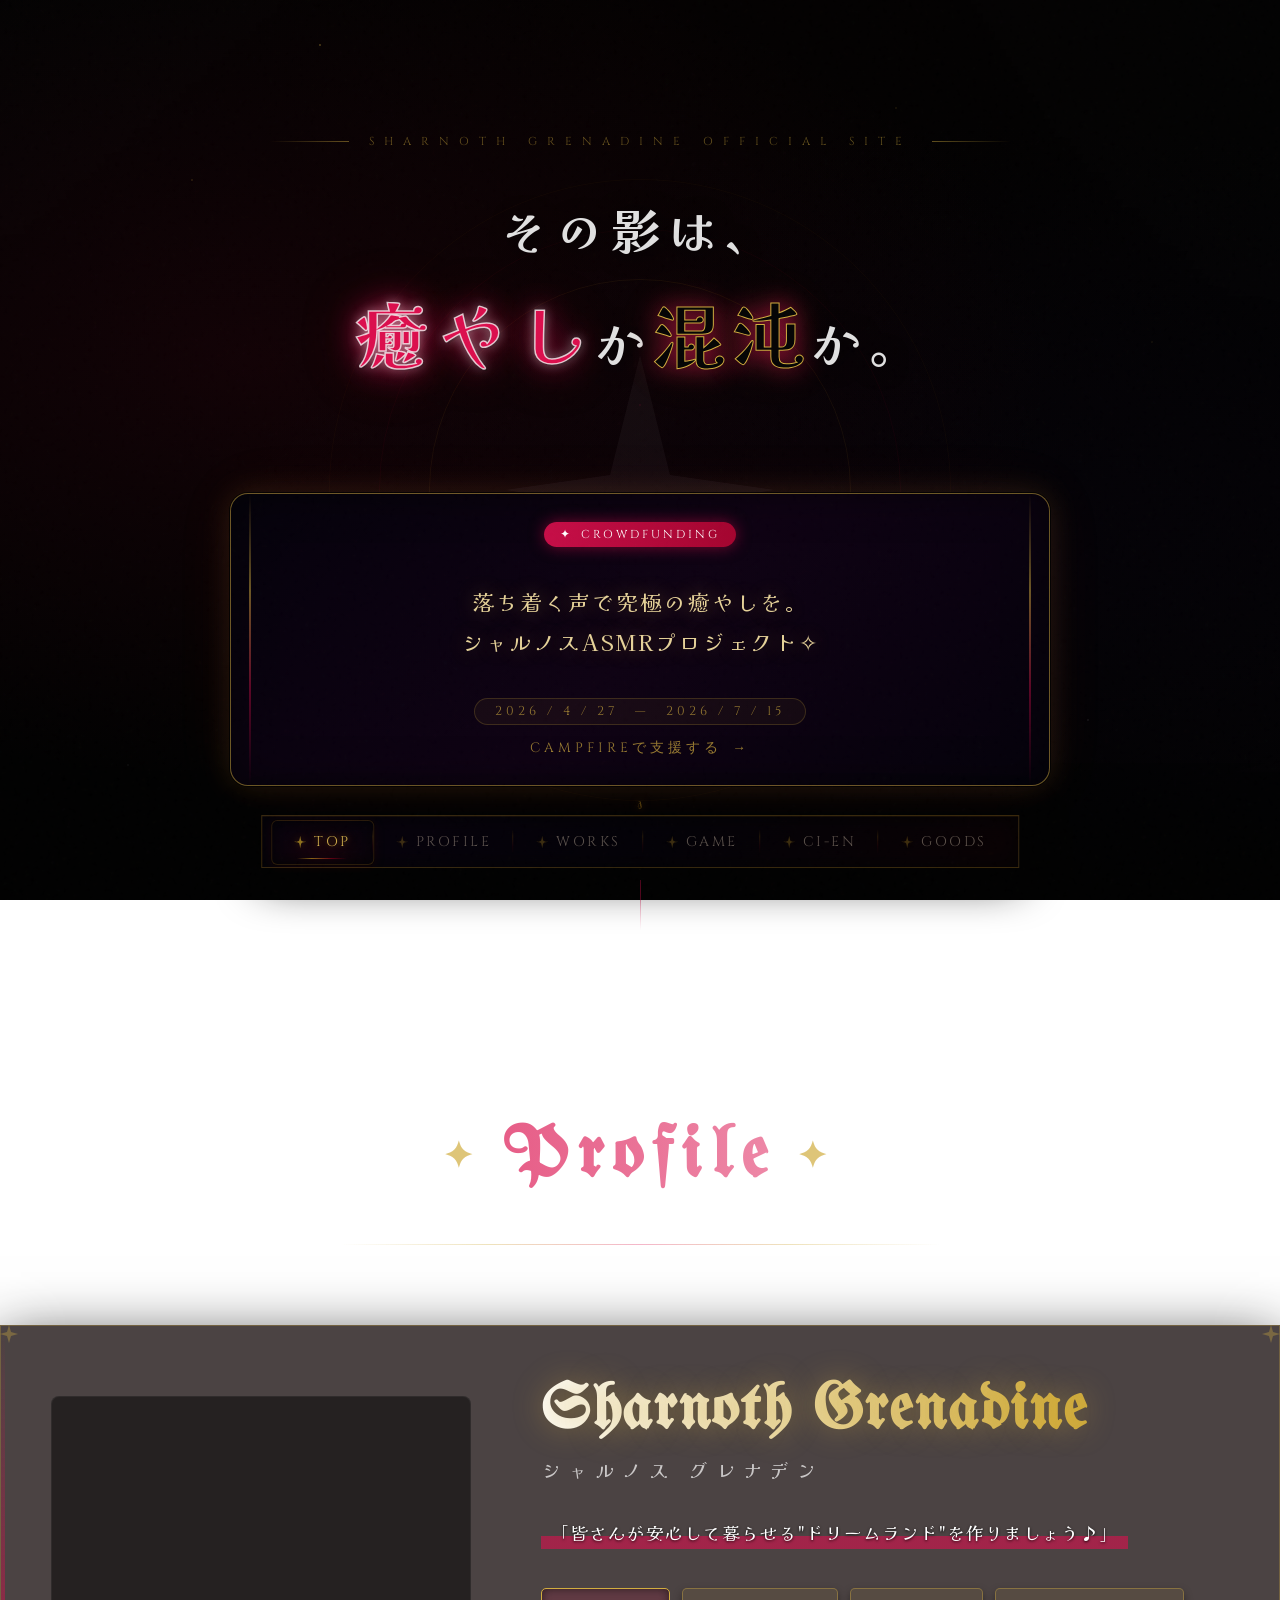
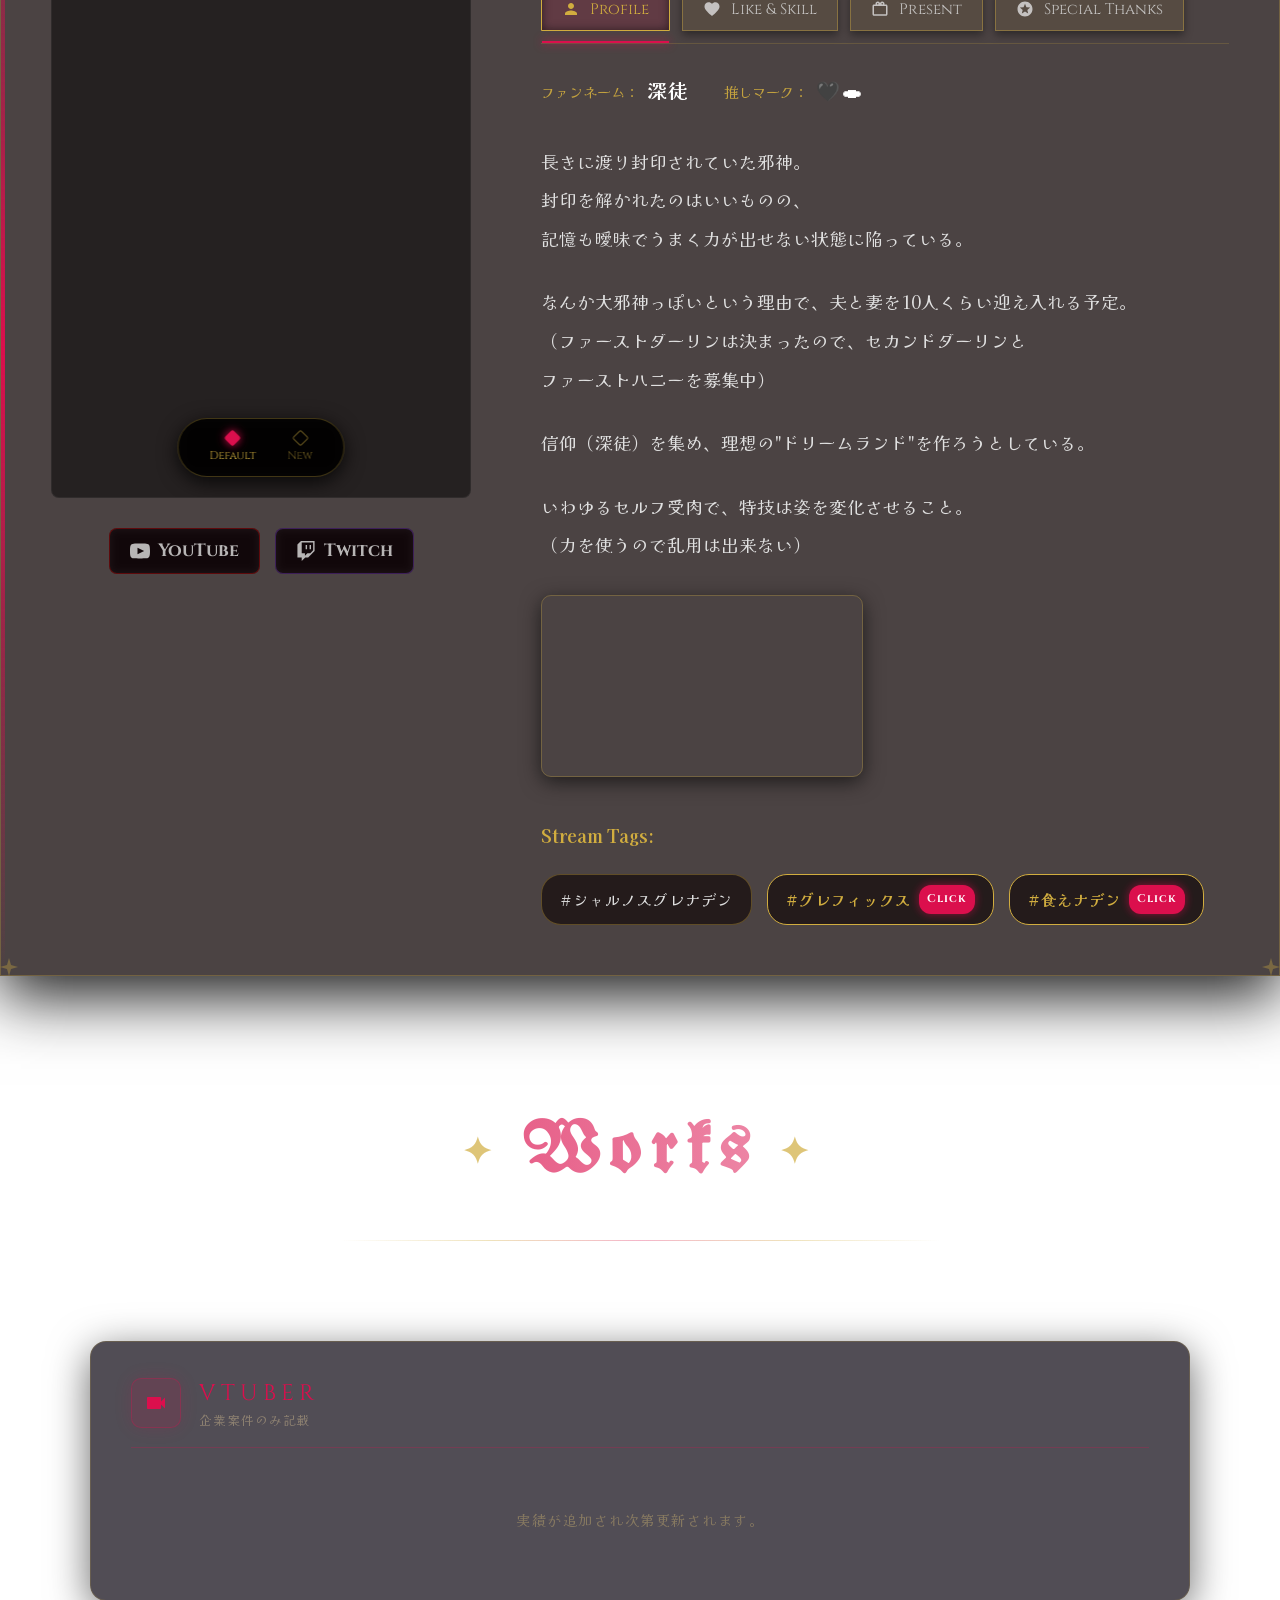
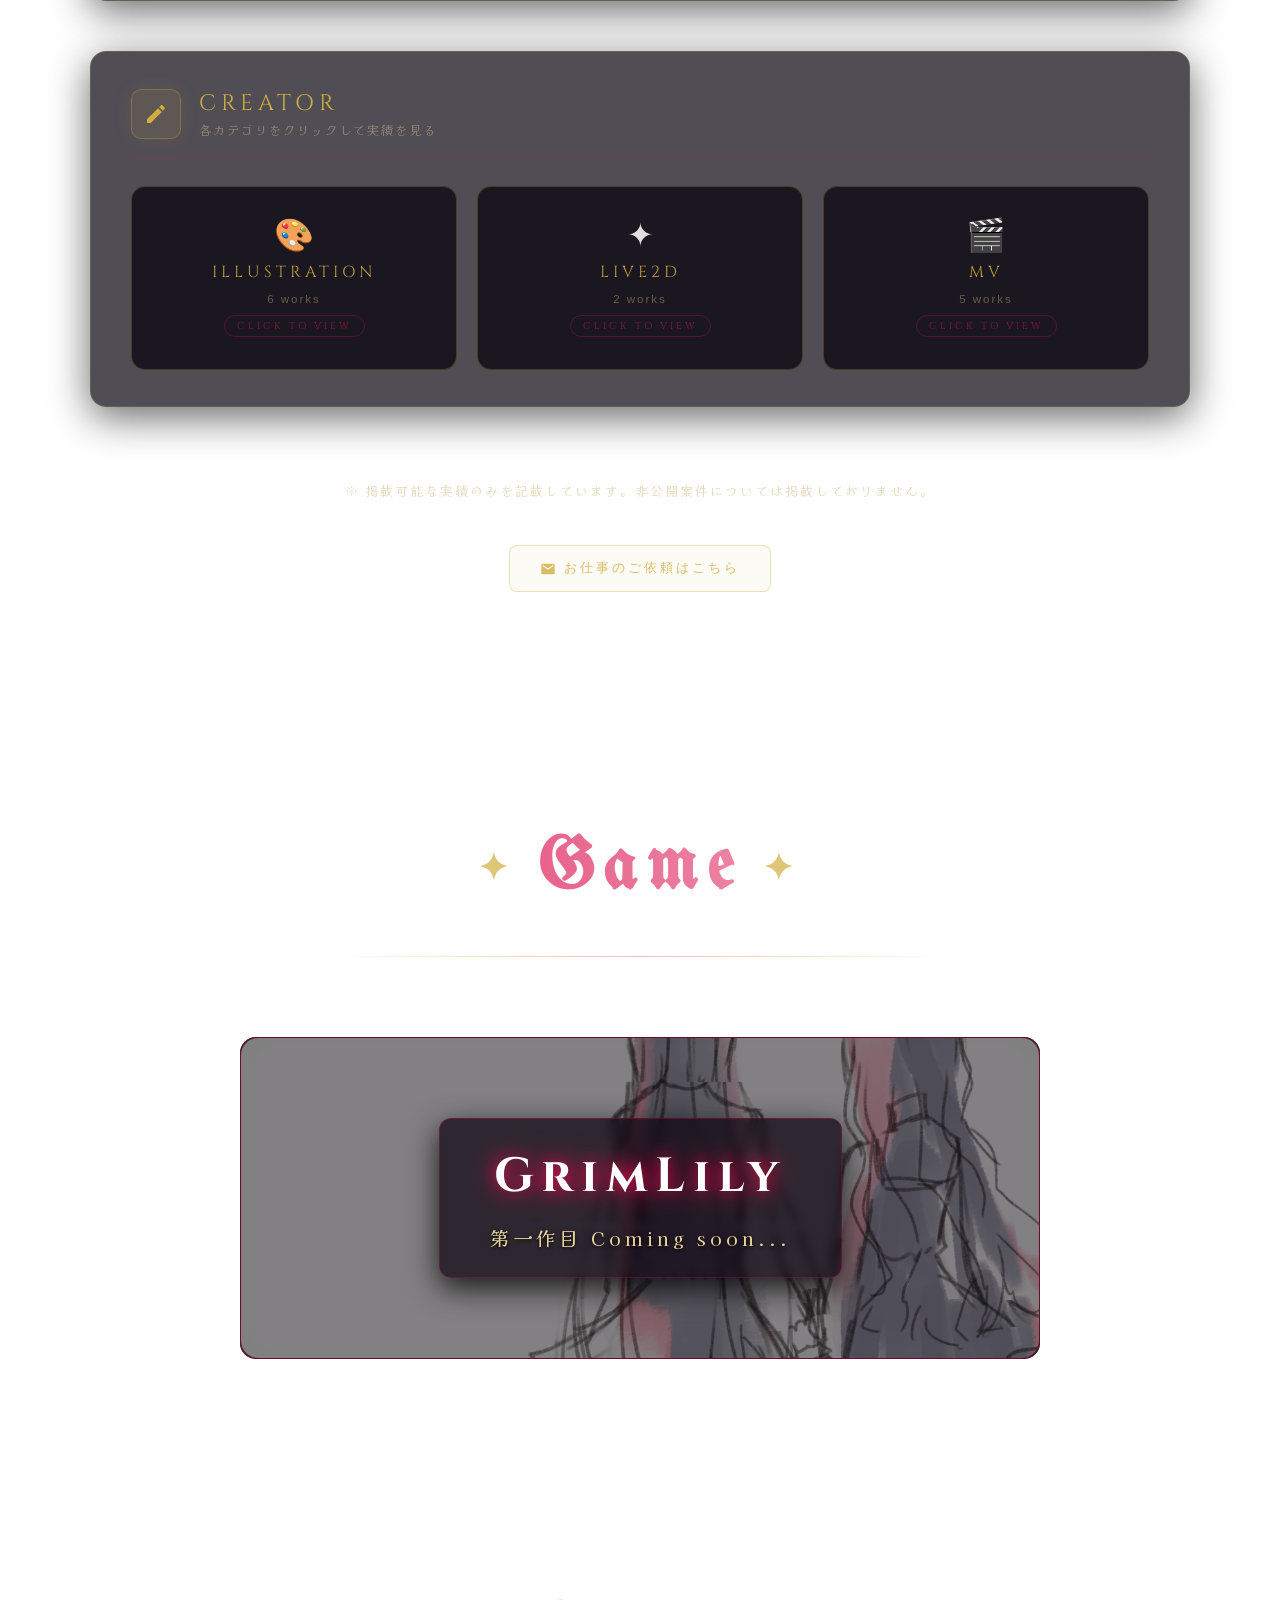
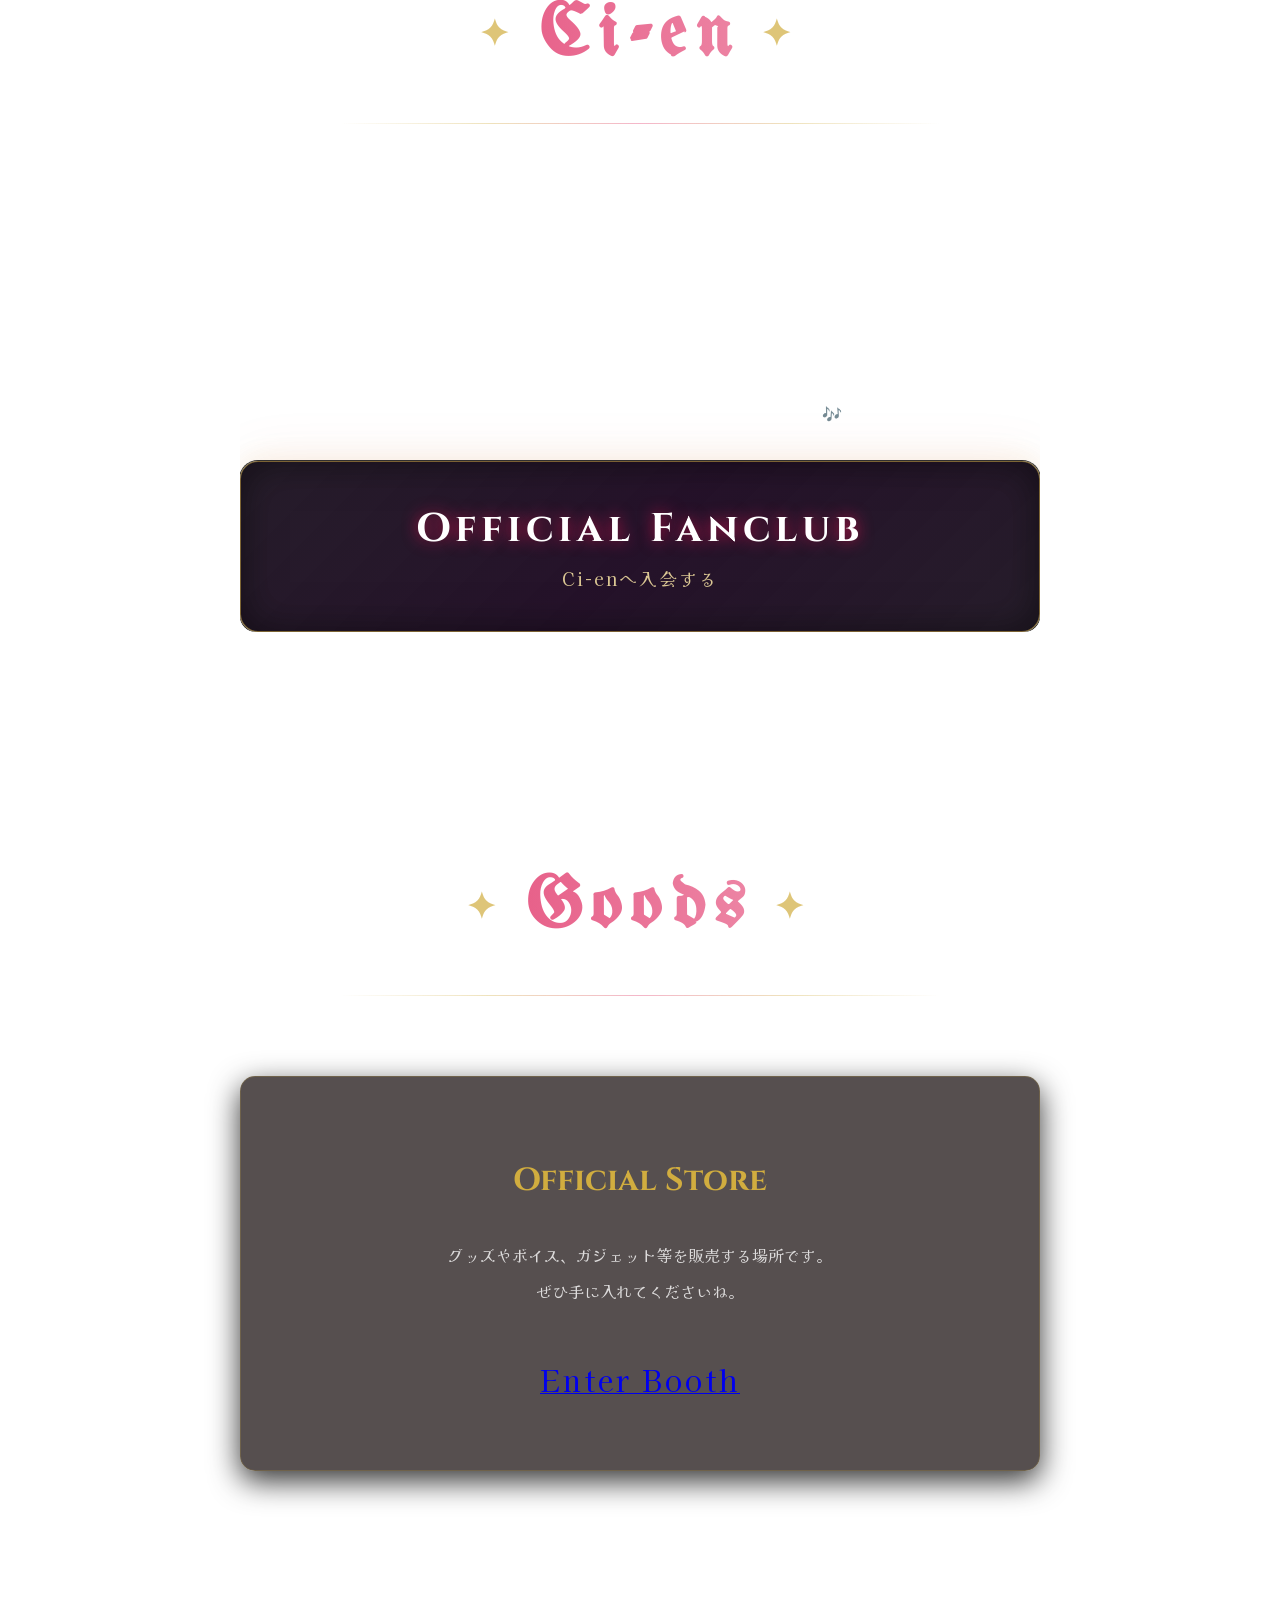
==== commit e4e1dc6b: "Update index.html" ====
--- a/index.html
+++ b/index.html
@@ -658,6 +658,67 @@
             letter-spacing: 2px;
         }
 
+        /* ── Game バナー ── */
+        .game-banner-inner {
+            display: flex;
+            flex-direction: column;
+            align-items: center;
+            justify-content: center;
+            text-decoration: none;
+            padding: 80px 40px;
+            border-radius: 18px;
+            border: 1px solid rgba(219,15,77,0.5);
+            box-shadow: 0 0 0 1px rgba(0,0,0,0.8), 0 0 30px rgba(219,15,77,0.15), 0 0 60px rgba(219,15,77,0.08), inset 0 0 40px rgba(0,0,0,0.5);
+            position: relative;
+            overflow: hidden;
+            width: 100%;
+            box-sizing: border-box;
+            background-color: #050005;
+        }
+        .game-banner-bg {
+            position: absolute;
+            top: 0; left: 0; width: 100%; height: 100%;
+            background-image: url('https://sharnoth0.github.io/images/%E5%91%8A%E7%9F%A5%E3%82%A4%E3%83%A9%E3%82%B9%E3%83%88%E3%83%A9%E3%83%95%E3%82%A4%E3%83%A1%E3%83%BC%E3%82%B8.png');
+            background-size: cover;
+            background-position: center;
+            opacity: 0.5;
+            z-index: 0;
+            transition: transform 0.8s ease, opacity 0.8s ease;
+        }
+        .game-banner-inner:hover .game-banner-bg {
+            transform: scale(1.05);
+            opacity: 0.7;
+        }
+        .game-banner-content {
+            position: relative;
+            z-index: 1;
+            display: flex;
+            flex-direction: column;
+            align-items: center;
+            gap: 15px;
+            background: rgba(10, 0, 15, 0.7);
+            padding: 25px 50px;
+            border-radius: 12px;
+            backdrop-filter: blur(4px);
+            border: 1px solid rgba(219,15,77,0.3);
+            box-shadow: 0 10px 30px rgba(0,0,0,0.8);
+        }
+        .game-banner-inner .banner-title {
+            font-family: 'Cinzel', serif;
+            font-size: clamp(2rem, 5vw, 3rem);
+            letter-spacing: 8px;
+            color: #fff;
+            text-shadow: 0 0 15px rgba(219,15,77,0.9), 0 0 30px var(--crimson);
+            margin: 0;
+        }
+        .game-banner-inner .banner-sub {
+            font-family: 'Kaisei Decol', serif;
+            font-size: clamp(1rem, 2.5vw, 1.2rem);
+            color: rgba(240,220,160,0.95);
+            letter-spacing: 4px;
+            text-shadow: 0 2px 4px rgba(0,0,0,0.9);
+        }
+
         .stream-tags-section { margin-top: 40px; }
         .stream-tags { display: flex; flex-wrap: wrap; gap: 15px; margin-top: 18px; align-items: center; }
         .stream-tag { background: rgba(10,0,0,0.6); border: 1px solid var(--gold-dim); color: var(--text-color); padding: 8px 18px; border-radius: 20px; font-size: 0.95rem; letter-spacing: 1px; transition: all 0.3s cubic-bezier(0.25, 1, 0.5, 1); position: relative; display: inline-flex; align-items: center; z-index: 10; }
@@ -1351,6 +1412,67 @@
         @keyframes sepBreath { 0%,100%{opacity:0.6;}50%{opacity:0.18;} }
         @keyframes scanline { 0%{transform:translateY(-100%);}100%{transform:translateY(100%);} }
         @keyframes glitch-anim { 0%{transform:translate(0);}20%{transform:translate(-2px,2px);}40%{transform:translate(-2px,-2px);}60%{transform:translate(2px,2px);}80%{transform:translate(2px,-2px);}100%{transform:translate(0);} }
+
+        /* ── Game バナー ── */
+        .game-banner-inner {
+            display: flex;
+            flex-direction: column;
+            align-items: center;
+            justify-content: center;
+            text-decoration: none;
+            padding: 80px 40px;
+            border-radius: 18px;
+            border: 1px solid rgba(219,15,77,0.5);
+            box-shadow: 0 0 0 1px rgba(0,0,0,0.8), 0 0 30px rgba(219,15,77,0.15), 0 0 60px rgba(219,15,77,0.08), inset 0 0 40px rgba(0,0,0,0.5);
+            position: relative;
+            overflow: hidden;
+            width: 100%;
+            box-sizing: border-box;
+            background-color: #050005;
+        }
+        .game-banner-bg {
+            position: absolute;
+            top: 0; left: 0; width: 100%; height: 100%;
+            background-image: url('https://sharnoth0.github.io/images/%E5%91%8A%E7%9F%A5%E3%82%A4%E3%83%A9%E3%82%B9%E3%83%88%E3%83%A9%E3%83%95%E3%82%A4%E3%83%A1%E3%83%BC%E3%82%B8.png');
+            background-size: cover;
+            background-position: center;
+            opacity: 0.5;
+            z-index: 0;
+            transition: transform 0.8s ease, opacity 0.8s ease;
+        }
+        .game-banner-inner:hover .game-banner-bg {
+            transform: scale(1.05);
+            opacity: 0.7;
+        }
+        .game-banner-content {
+            position: relative;
+            z-index: 1;
+            display: flex;
+            flex-direction: column;
+            align-items: center;
+            gap: 15px;
+            background: rgba(10, 0, 15, 0.7);
+            padding: 25px 50px;
+            border-radius: 12px;
+            backdrop-filter: blur(4px);
+            border: 1px solid rgba(219,15,77,0.3);
+            box-shadow: 0 10px 30px rgba(0,0,0,0.8);
+        }
+        .game-banner-inner .banner-title {
+            font-family: 'Cinzel', serif;
+            font-size: clamp(2rem, 5vw, 3rem);
+            letter-spacing: 8px;
+            color: #fff;
+            text-shadow: 0 0 15px rgba(219,15,77,0.9), 0 0 30px var(--crimson);
+            margin: 0;
+        }
+        .game-banner-inner .banner-sub {
+            font-family: 'Kaisei Decol', serif;
+            font-size: clamp(1rem, 2.5vw, 1.2rem);
+            color: rgba(240,220,160,0.95);
+            letter-spacing: 4px;
+            text-shadow: 0 2px 4px rgba(0,0,0,0.9);
+        }
     </style>
 </head>
 <body>
@@ -1515,7 +1637,7 @@
                     <p>なんか大邪神っぽいという理由で、夫と妻を10人くらい迎え入れる予定。<br>（ファーストダーリンは決まったので、セカンドダーリンとファーストハニーを募集中）</p>
                     <p>信仰（深徒）を集め、理想の"ドリームランド"を作ろうとしている。</p>
                     <p>いわゆるセルフ受肉で、特技は姿を変化させること。<br>（力を使うので乱用は出来ない）</p>
-                    <div class="youtube-wrap" style="margin: 30px auto 10px; max-width: 320px; border: 1px solid rgba(209,173,63,0.3);">
+                    <div class="youtube-wrap" style="margin: 30px 0 10px 0; max-width: 320px; border: 1px solid rgba(209,173,63,0.3);">
                         <iframe src="https://www.youtube.com/embed/3KAkgTgFG9o" title="YouTube" allowfullscreen></iframe>
                     </div>
                     <div class="stream-tags-section">
@@ -1665,9 +1787,14 @@
         <div class="section-wrapper fade-up"><h2 class="section-title">Game</h2></div>
         <div class="section-divider fade-up delay-1"></div>
         <div class="media-grid" style="grid-template-columns:1fr;max-width:800px;">
-            <div class="media-item fade-up delay-2" style="padding:50px;">
-                <h3 style="color:var(--crimson);font-family:'Cinzel',serif;font-size:2rem;margin-bottom:20px;">GrimLily</h3>
-                <p style="line-height:2.2;color:rgba(255,255,255,0.8);margin-bottom:0;font-size:1.2rem;letter-spacing:2px;">第一作目 Coming soon...</p>
+            <div class="media-item fade-up delay-2" style="padding:0; background: transparent; border: none; box-shadow: none;">
+                <div class="game-banner-inner">
+                    <div class="game-banner-bg"></div>
+                    <div class="game-banner-content">
+                        <h3 class="banner-title">GrimLily</h3>
+                        <span class="banner-sub">第一作目 Coming soon...</span>
+                    </div>
+                </div>
             </div>
         </div>
     </section>
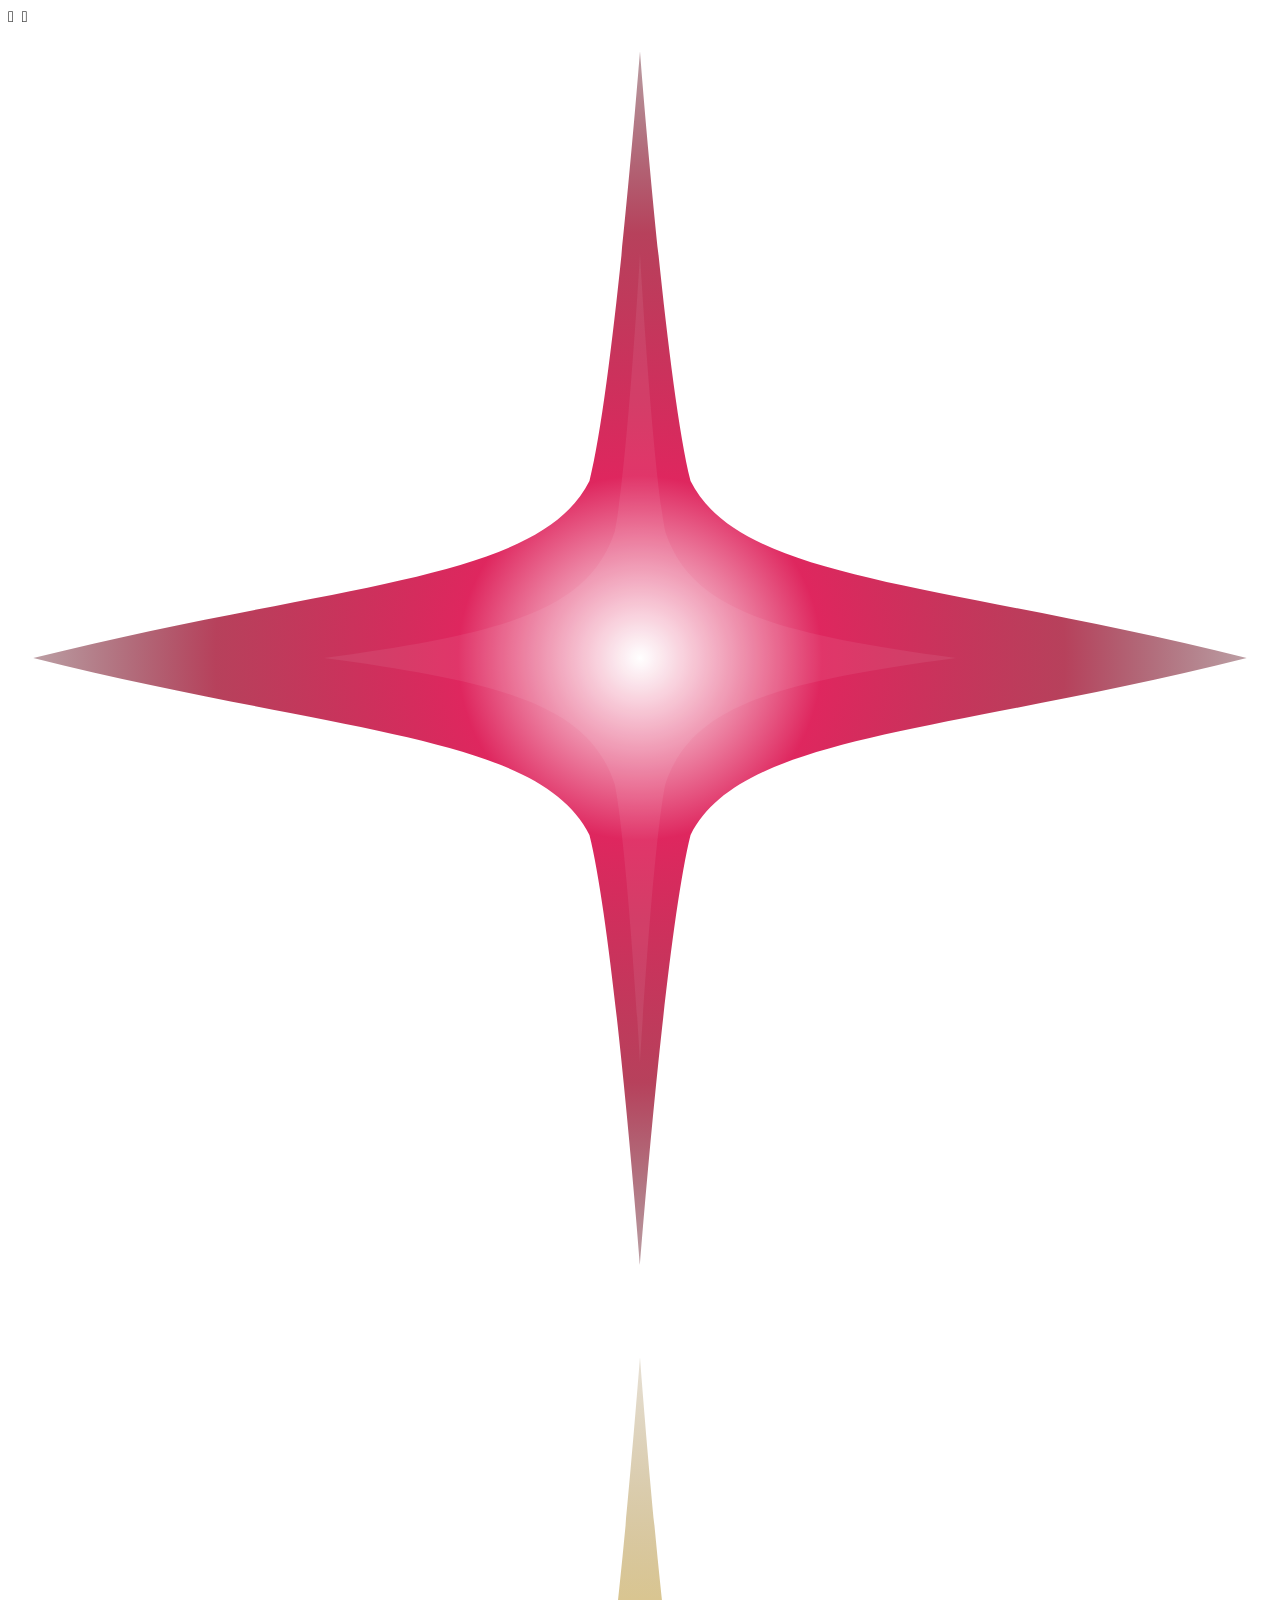
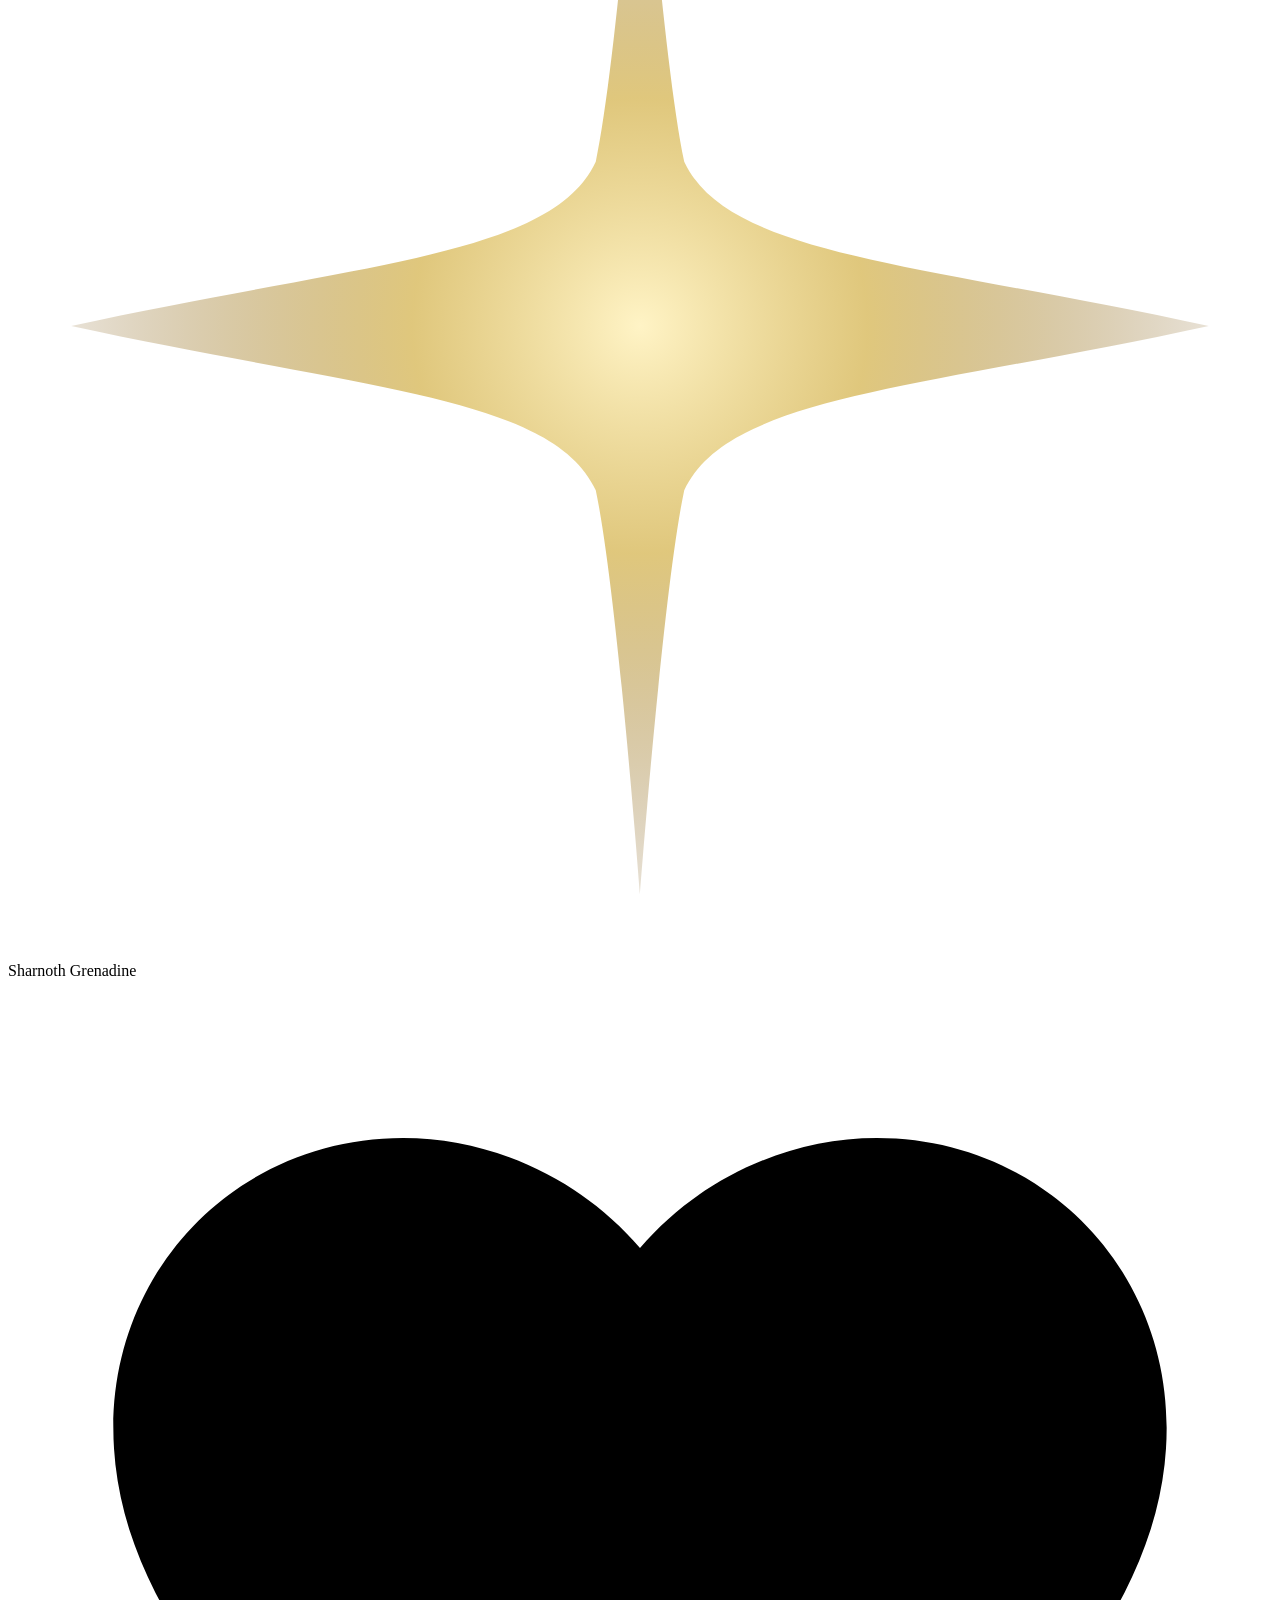
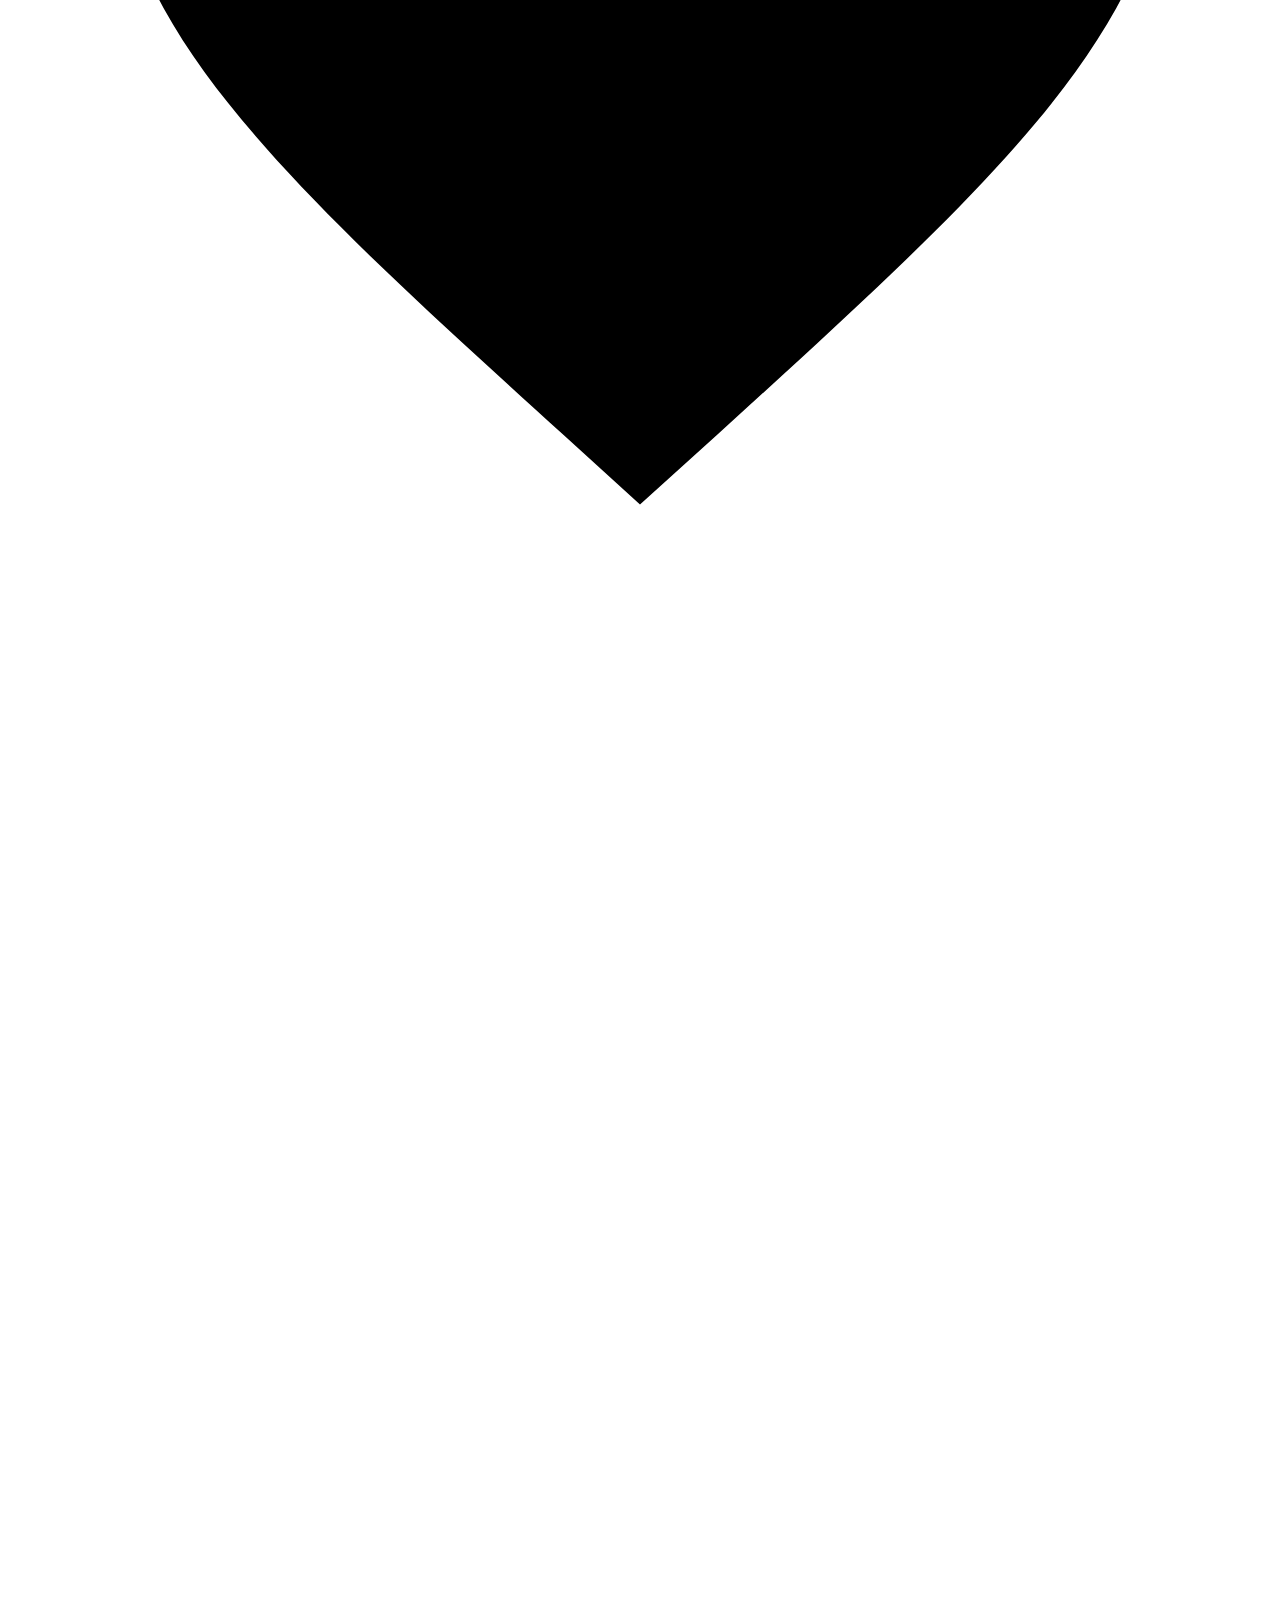
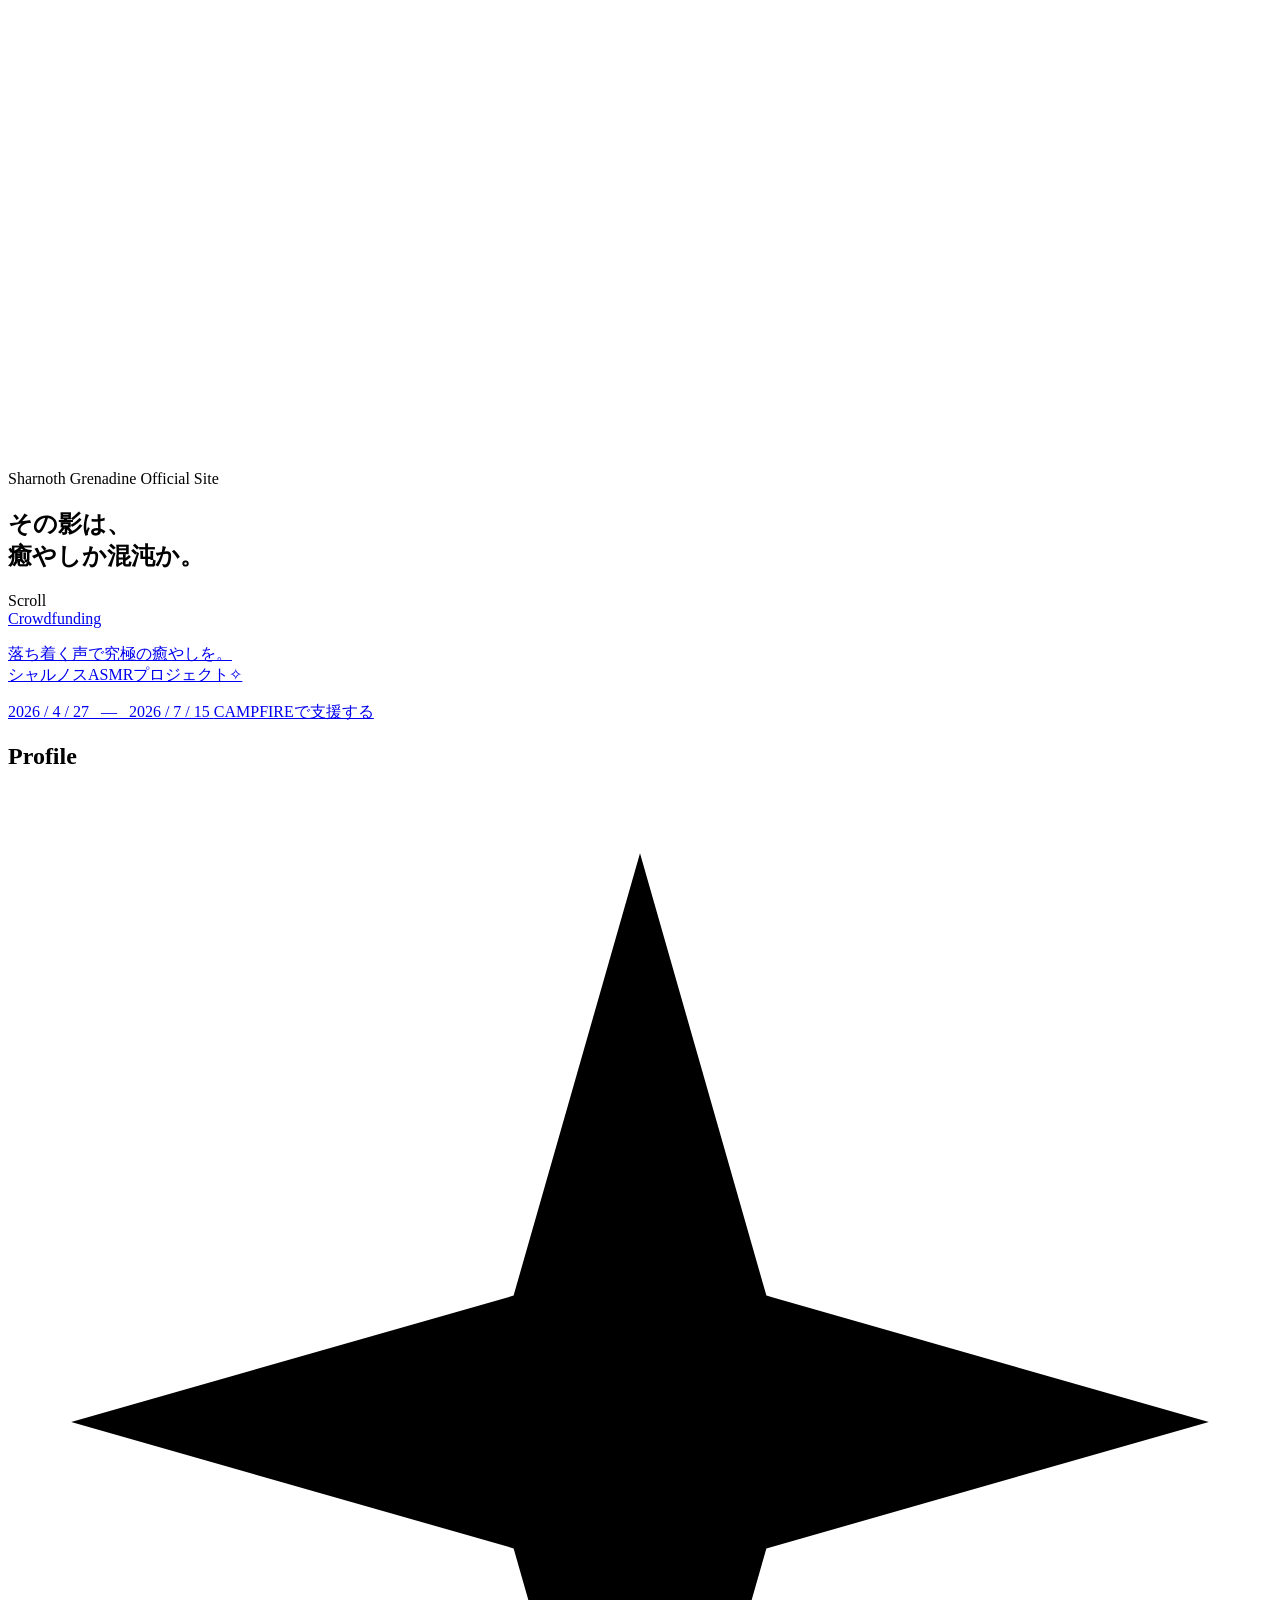
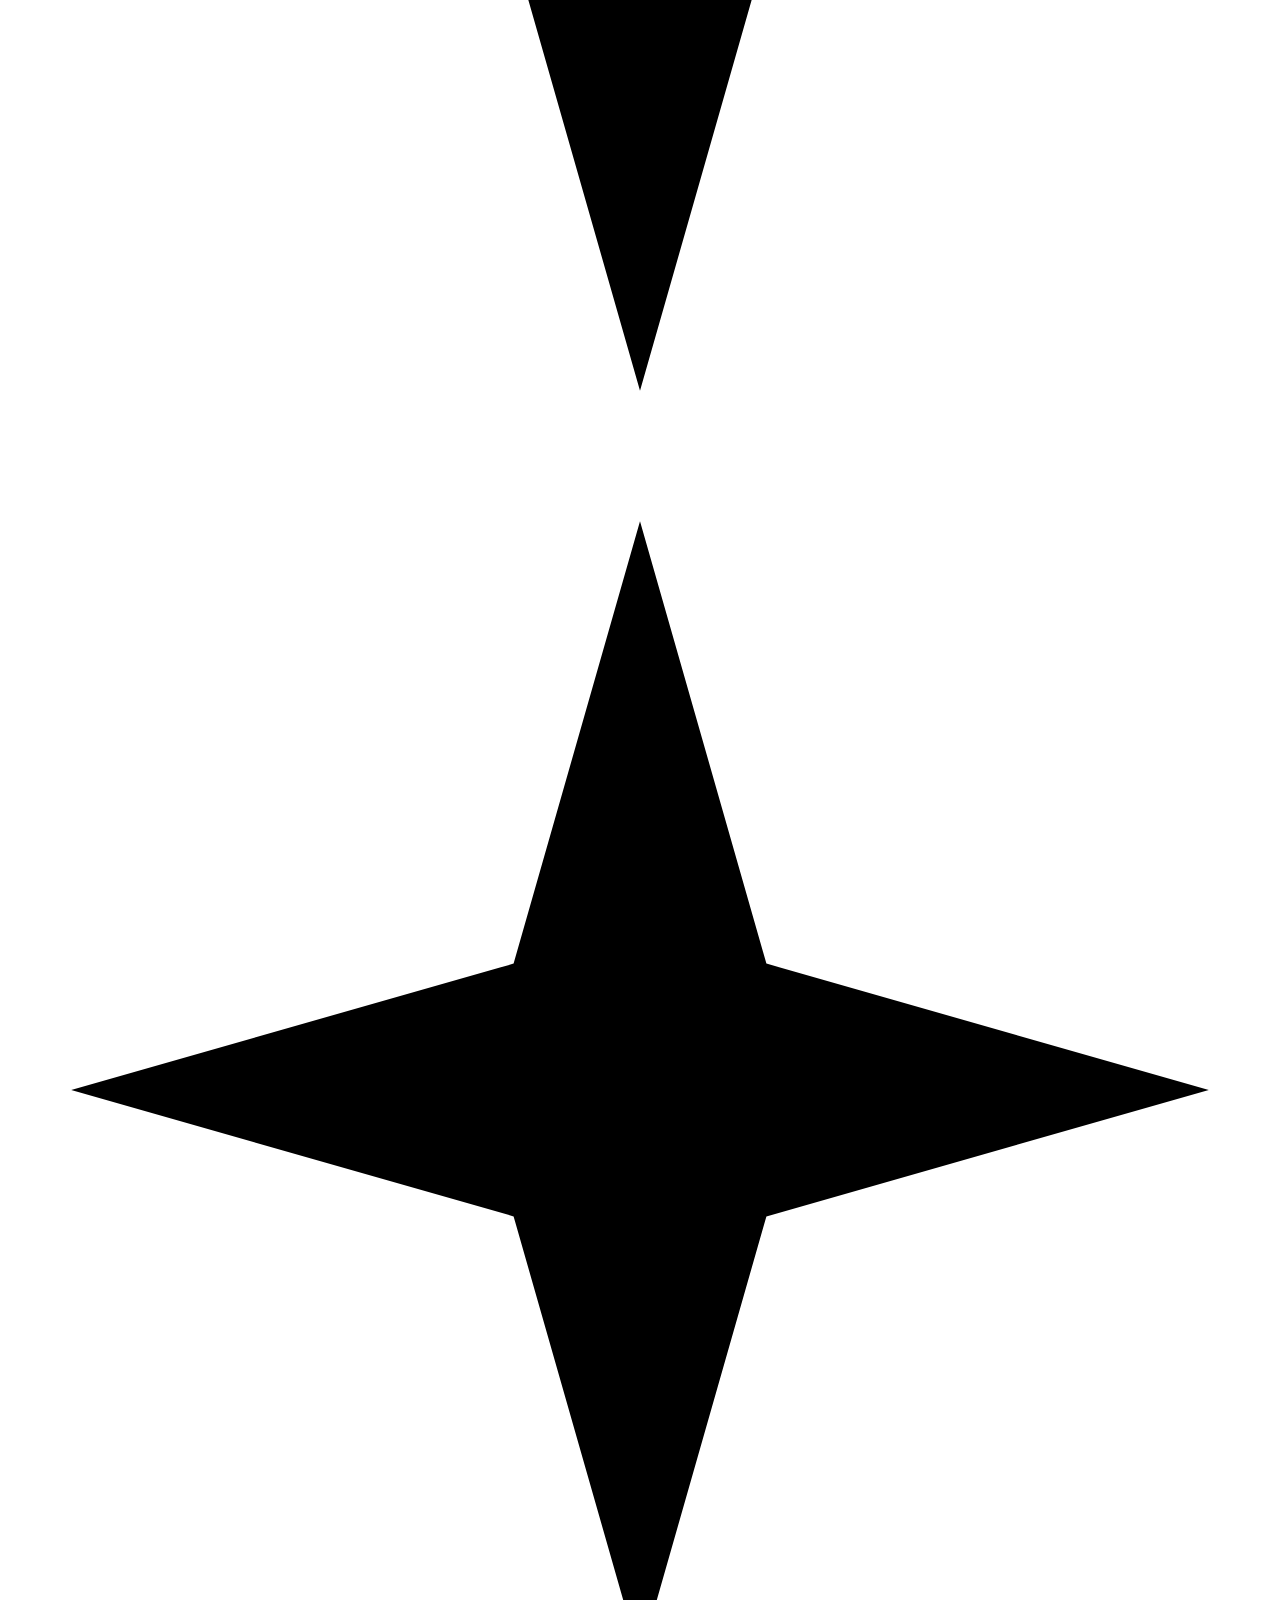
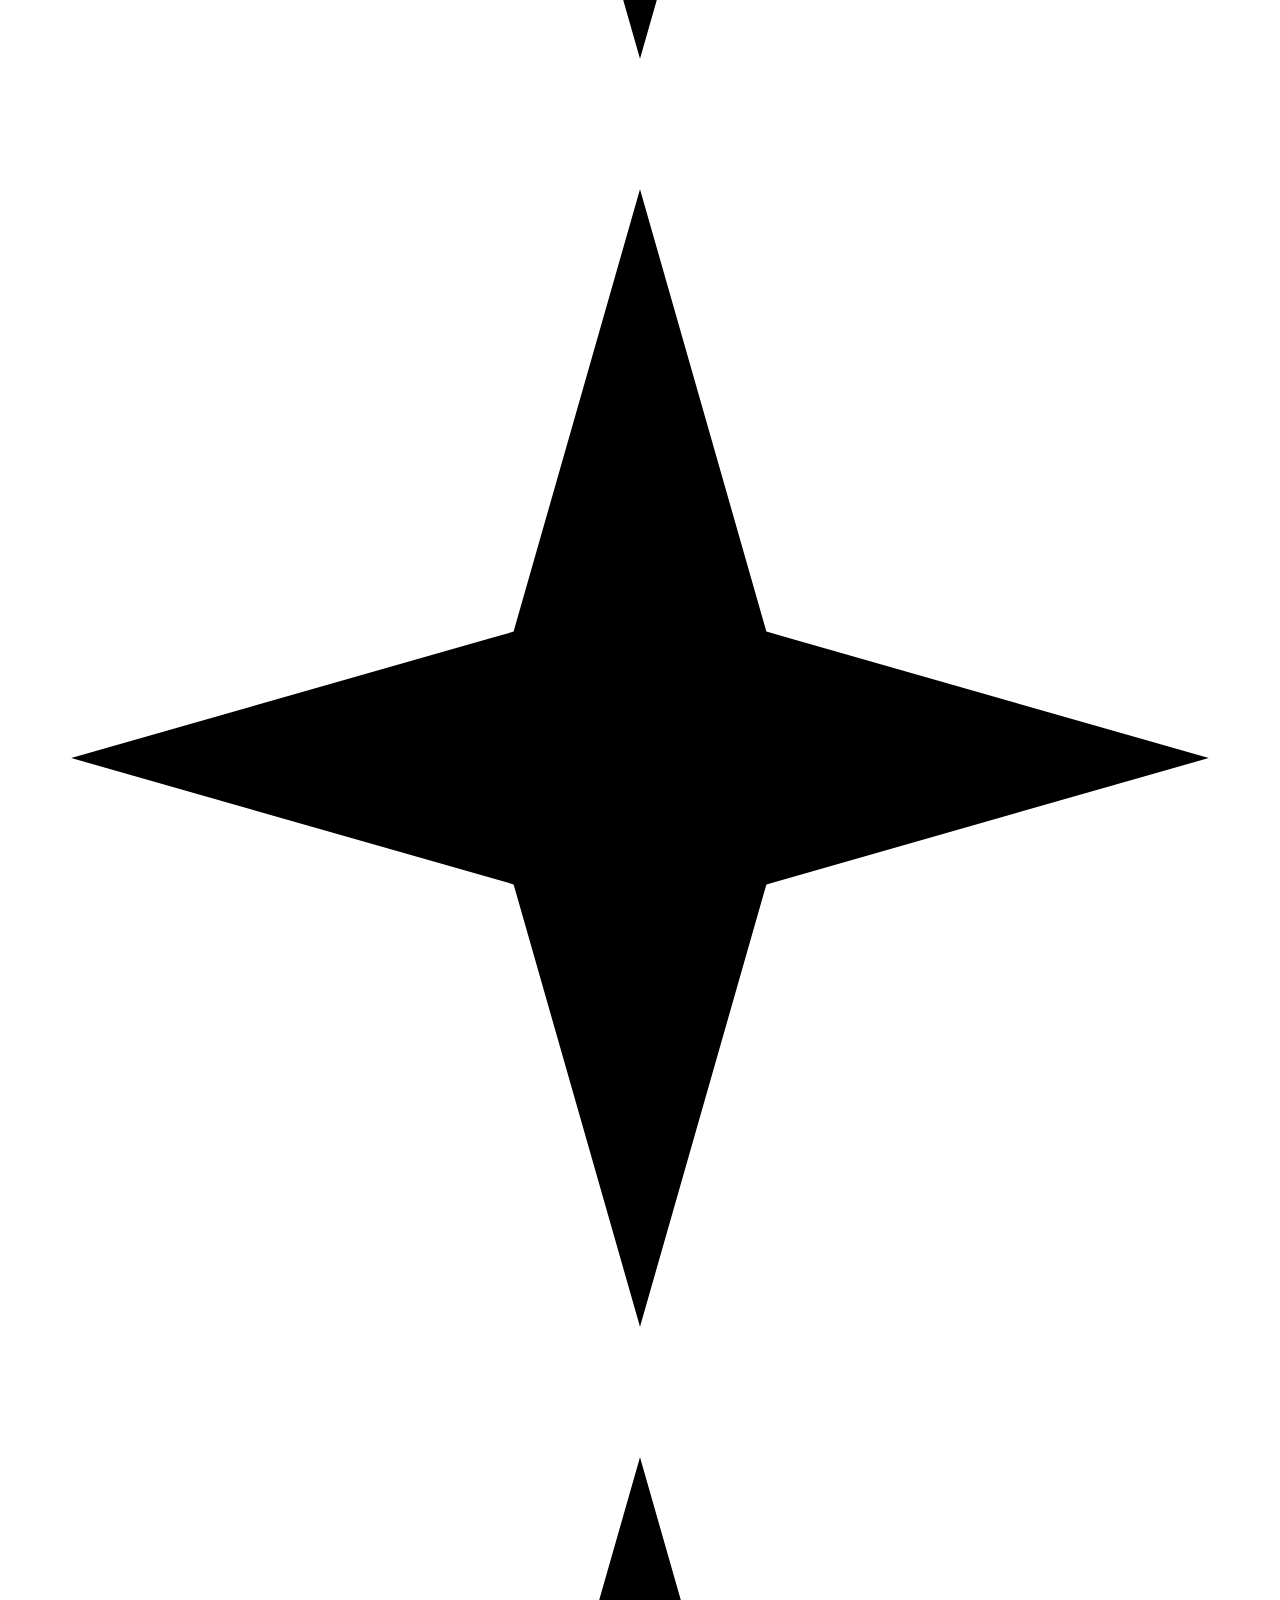
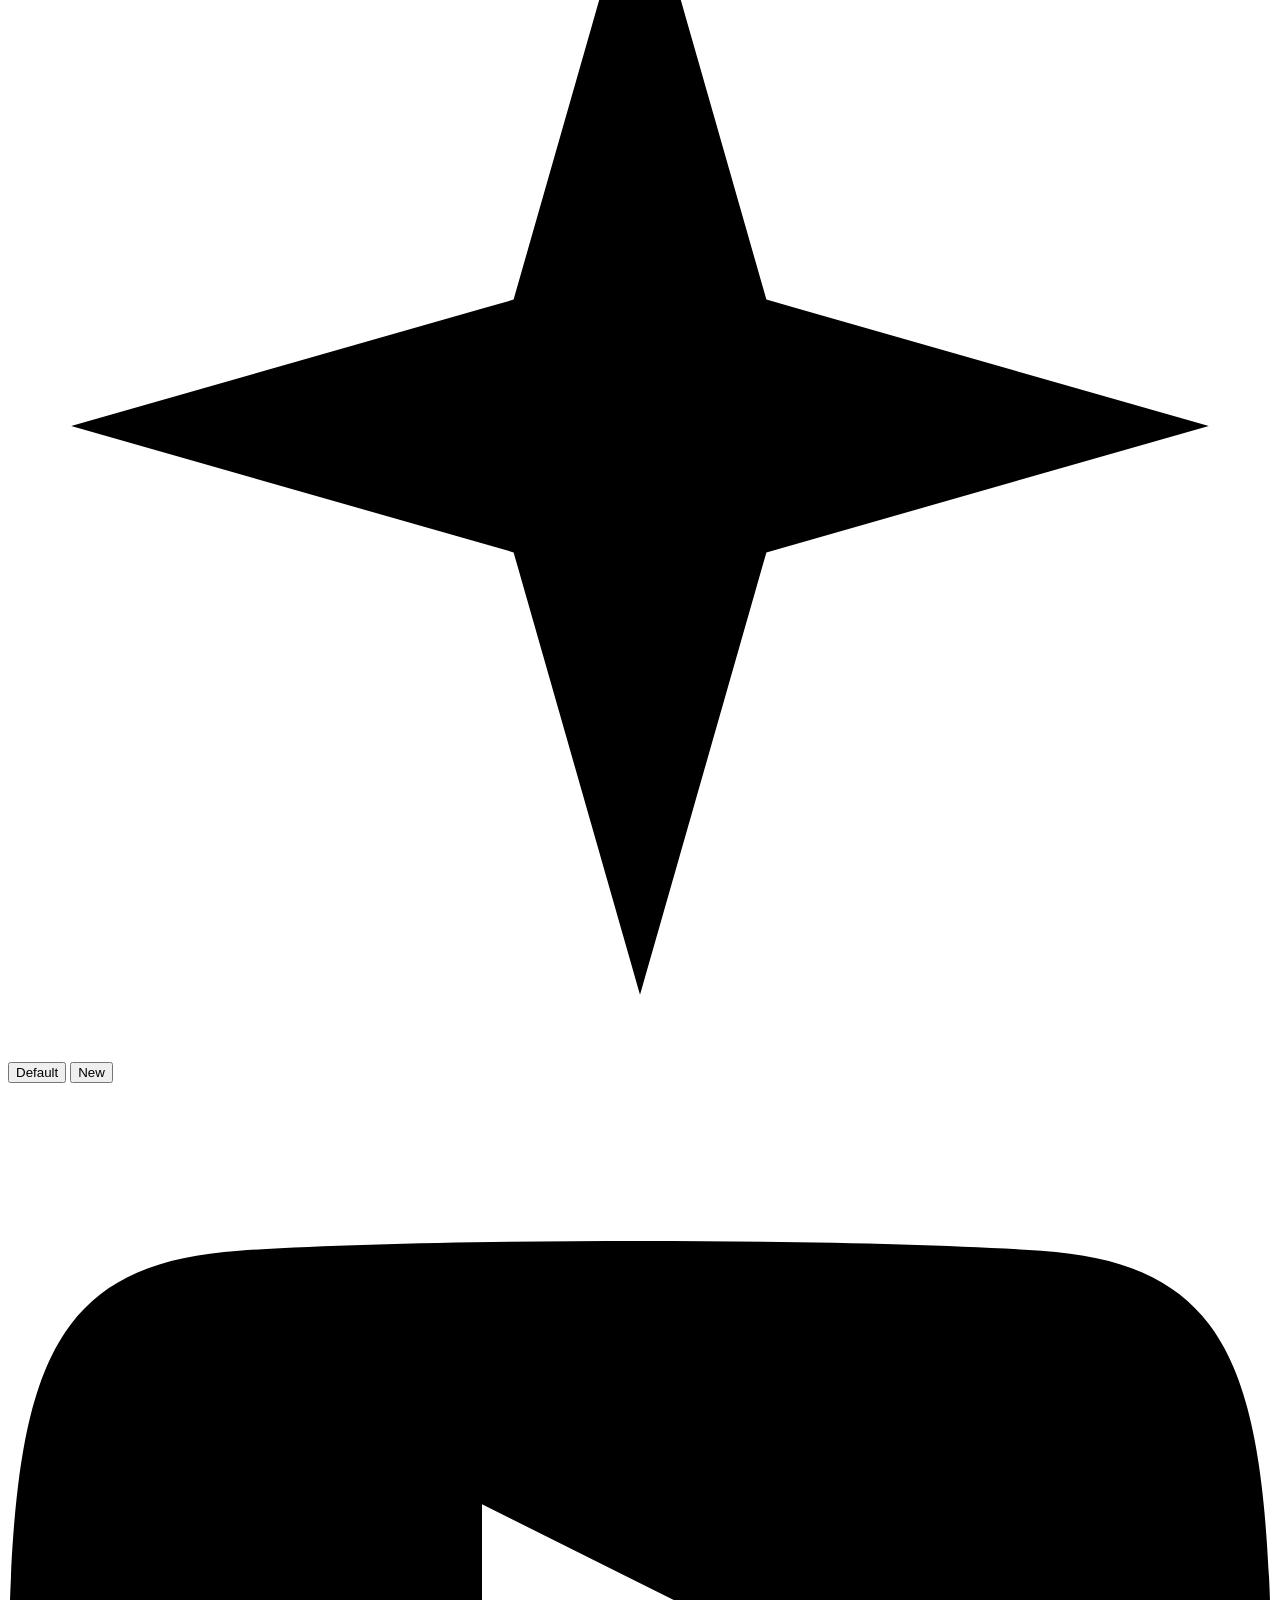
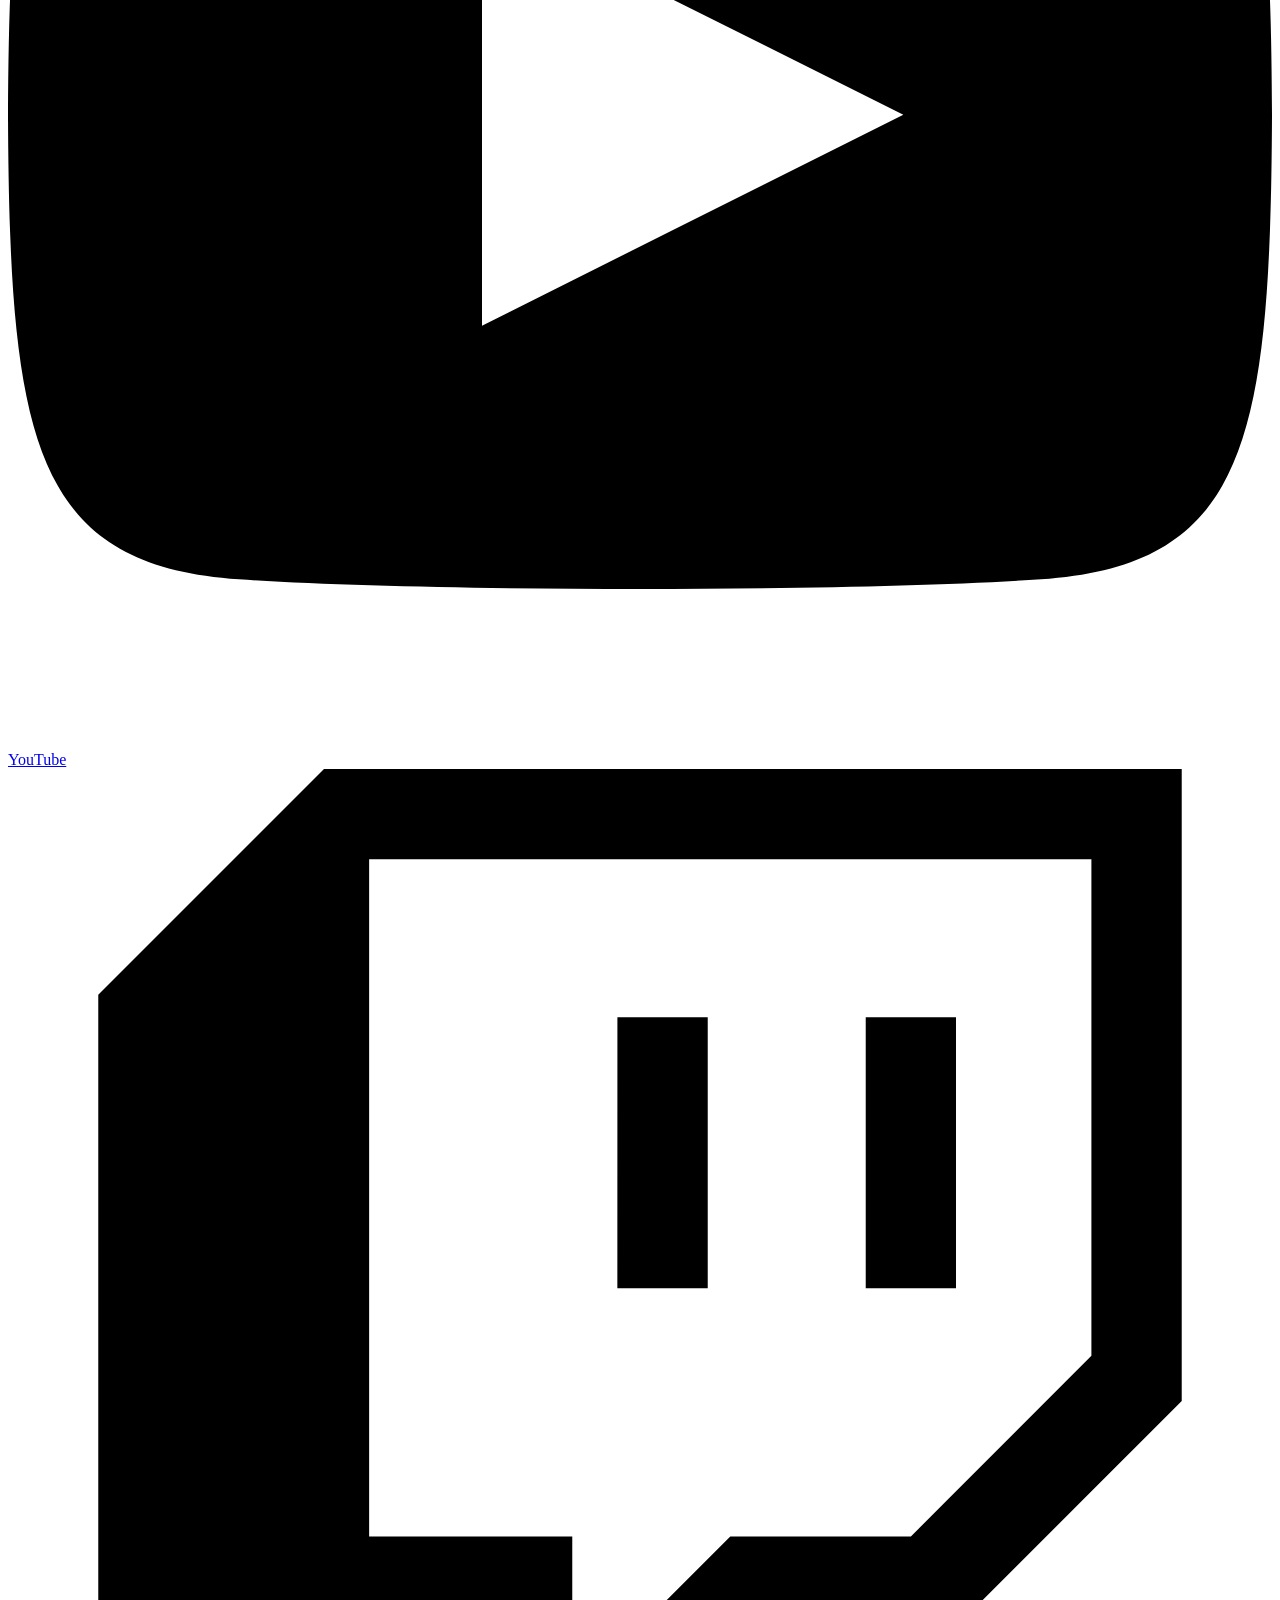
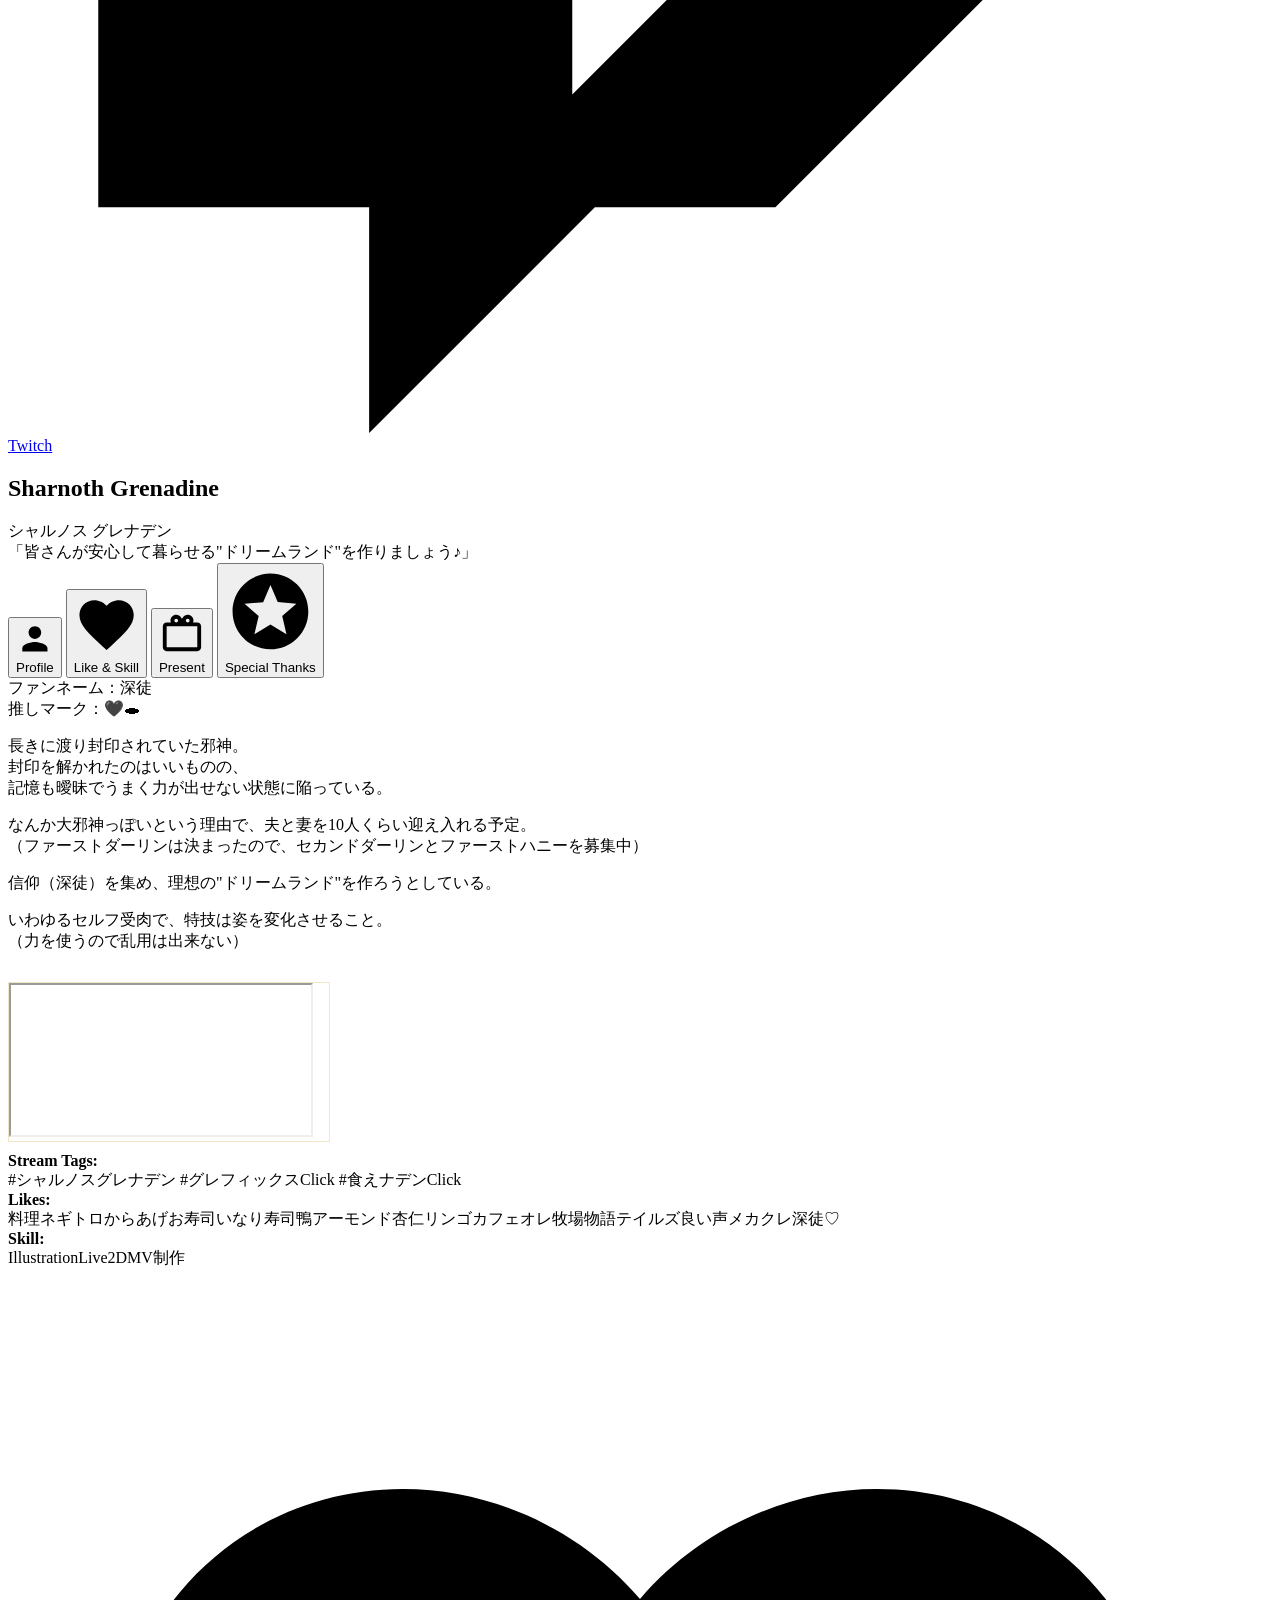
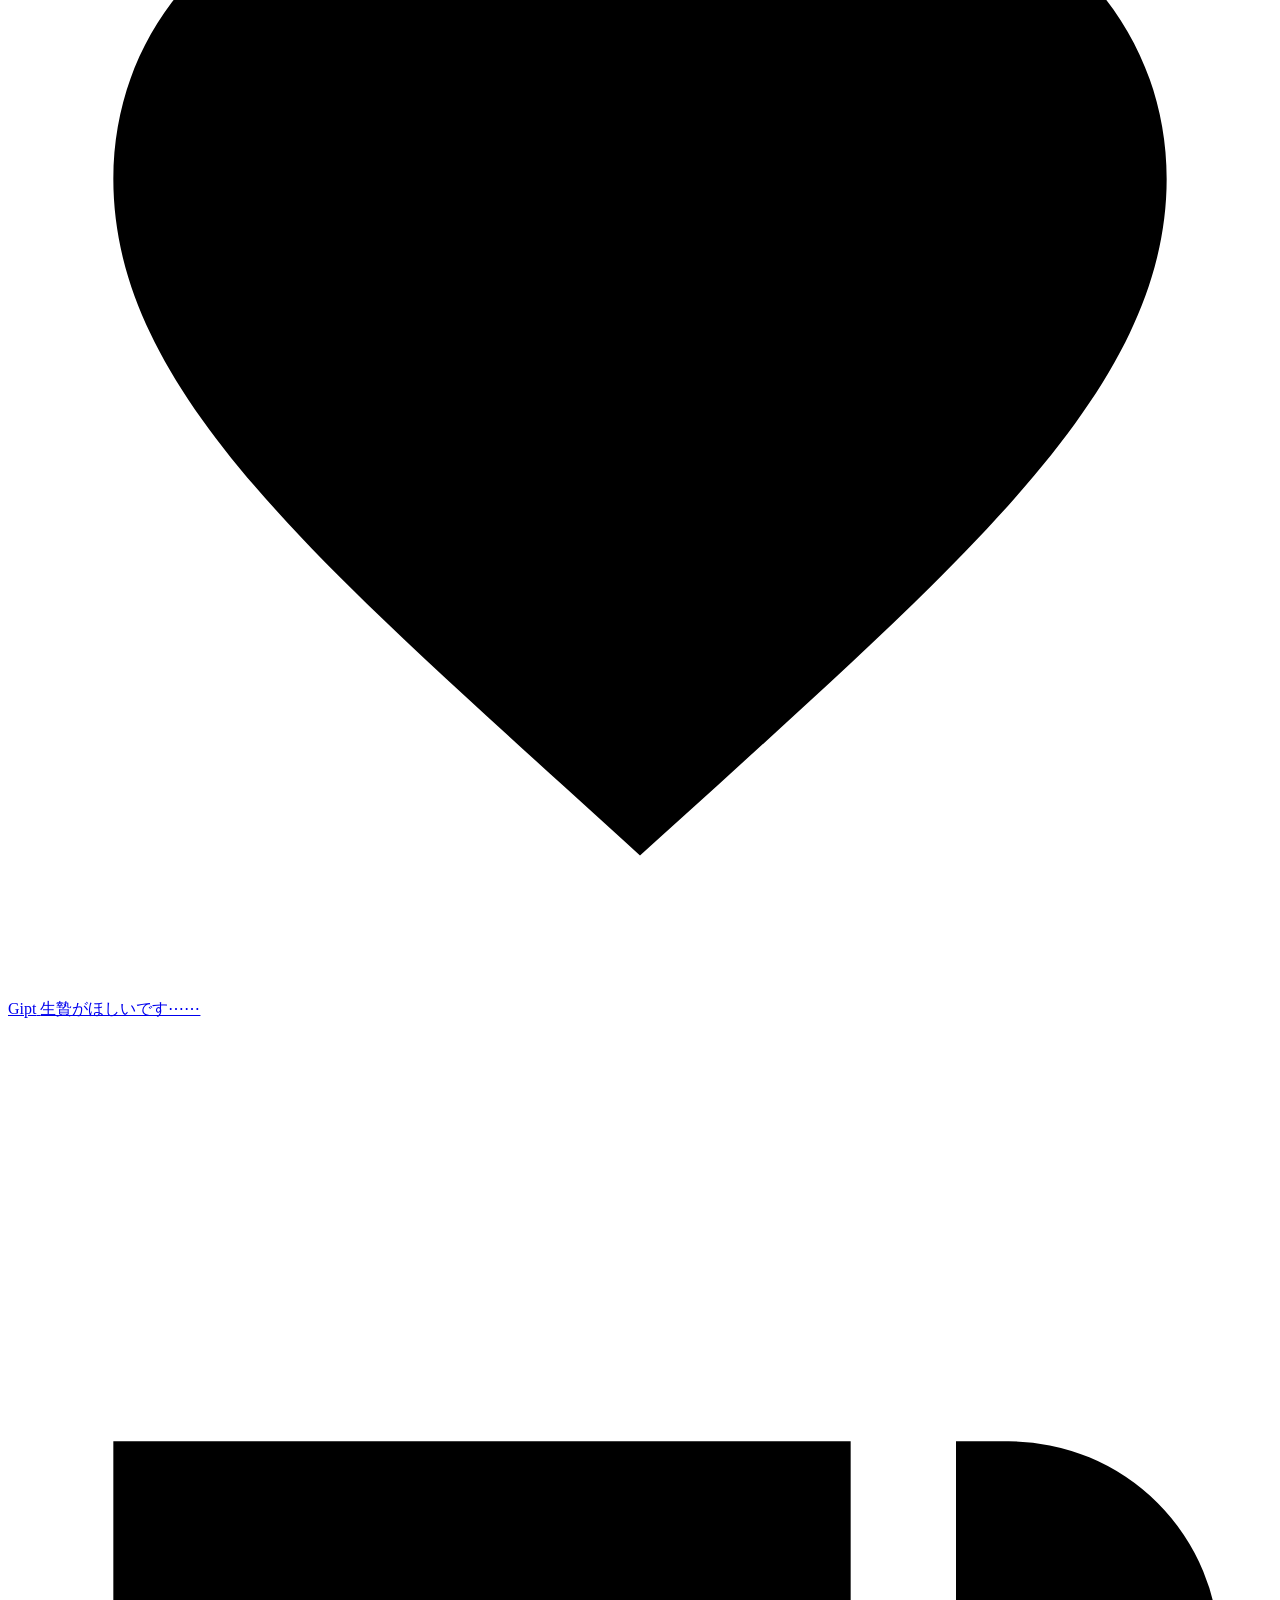
==== commit f8beeb9f: "Update index.html" ====
--- a/index.html
+++ b/index.html
@@ -7,1473 +7,7 @@
     <link rel="icon" href="favicon.ico" type="image/x-icon">
     <link href="https://fonts.googleapis.com/css2?family=Almendra+Display&family=Cinzel:wght@400;700;900&family=Kaisei+Decol:wght@400;700&family=UnifrakturMaguntia&display=swap" rel="stylesheet">
 
-    <style>
-        :root {
-            --bg-color: #050505;
-            --text-color: #e0e0e0;
-            --gold: #d1ad3f;
-            --gold-dim: rgba(209, 173, 63, 0.35);
-            --gold-glow: rgba(209, 173, 63, 0.6);
-            --crimson: #db0f4d;
-            --crimson-dim: rgba(219, 15, 77, 0.3);
-            --crimson-glow: rgba(219, 15, 77, 0.6);
-            --nav-height: 110px;
-            --void: #070307;
-            --nyr-void:      #03010a;
-            --nyr-deep:      #0a0015;
-            --nyr-gold:      #c8a030;
-            --nyr-gold-pale: rgba(200,160,48,0.55);
-            --nyr-crimson:   #8b0020;
-            --nyr-blood:     #c01030;
-            --nyr-text-rest: rgba(190,175,155,0.45);
-            --nyr-text-hover:rgba(240,215,130,0.95);
-        }
-
-        html, body {
-            margin: 0; padding: 0;
-            color: var(--text-color);
-            background-color: transparent !important;
-            font-family: 'Kaisei Decol', serif;
-            overflow-x: hidden;
-            cursor: none !important;
-            scroll-behavior: smooth;
-        }
-
-        .base-bg {
-            position: fixed; top: 0; left: 0; width: 100vw; height: 100vh;
-            background-color: var(--bg-color);
-            z-index: -105; pointer-events: none;
-        }
-
-        body::after {
-            content: '';
-            position: fixed; top: 0; left: 0; width: 100%; height: 100%;
-            background-image: url("data:image/svg+xml,%3Csvg viewBox='0 0 200 200' xmlns='http://www.w3.org/2000/svg'%3E%3Cfilter id='n'%3E%3CfeTurbulence type='fractalNoise' baseFrequency='0.85' numOctaves='4' stitchTiles='stitch'/%3E%3C/filter%3E%3Crect width='100%25' height='100%25' filter='url(%23n)' opacity='0.035'/%3E%3C/svg%3E");
-            pointer-events: none; z-index: 9998; opacity: 0.5;
-        }
-
-        .bg-video {
-            position: fixed; top: 0; left: 0; width: 100%; height: 100%;
-            z-index: -100; object-fit: cover; pointer-events: none;
-            filter: brightness(1) saturate(0.85);
-        }
-
-        .bg-overlay {
-            position: fixed; top: 0; left: 0; width: 100vw; height: 100vh;
-            background:
-                radial-gradient(ellipse at 20% 40%, rgba(90,5,25,0.18) 0%, transparent 55%),
-                radial-gradient(ellipse at 80% 60%, rgba(25,8,50,0.12) 0%, transparent 55%),
-                radial-gradient(circle at 50% 0%, rgba(5,0,0,0.55) 0%, transparent 60%),
-                linear-gradient(to bottom, rgba(0,0,0,0.45), rgba(0,0,0,0.85));
-            z-index: -99; pointer-events: none;
-        }
-
-        .stars-layer {
-            position: fixed; top: 0; left: 0; width: 100%; height: 100%;
-            z-index: -98; pointer-events: none;
-            background:
-                radial-gradient(1px 1px at 15% 20%, rgba(209,173,63,0.45) 0%, transparent 100%),
-                radial-gradient(1px 1px at 35% 65%, rgba(255,255,255,0.18) 0%, transparent 100%),
-                radial-gradient(1px 1px at 70% 12%, rgba(209,173,63,0.3) 0%, transparent 100%),
-                radial-gradient(1px 1px at 85% 80%, rgba(255,255,255,0.2) 0%, transparent 100%),
-                radial-gradient(1px 1px at 50% 45%, rgba(219,15,77,0.28) 0%, transparent 100%),
-                radial-gradient(1px 1px at 10% 85%, rgba(255,255,255,0.12) 0%, transparent 100%),
-                radial-gradient(1px 1px at 90% 38%, rgba(209,173,63,0.22) 0%, transparent 100%),
-                radial-gradient(1.5px 1.5px at 25% 5%, rgba(209,173,63,0.5) 0%, transparent 100%),
-                radial-gradient(1.5px 1.5px at 75% 55%, rgba(219,15,77,0.38) 0%, transparent 100%),
-                radial-gradient(1px 1px at 55% 92%, rgba(209,173,63,0.2) 0%, transparent 100%);
-        }
-
-        body { padding-bottom: 150px; }
-        ::selection { background-color: var(--crimson); color: #fff; }
-        a, button, input, .stream-tag, .tab-btn, .wish-item, .fantia-link-btn, .campfire-banner-inner { cursor: none !important; }
-        ::-webkit-scrollbar { width: 8px; }
-        ::-webkit-scrollbar-track { background: var(--bg-color); }
-        ::-webkit-scrollbar-thumb { background: var(--crimson); border-radius: 4px; }
-
-        /* ══════════════════════════════════════════════════
-           #loader — 這い寄る混沌 / Nyarlathotep
-           ══════════════════════════════════════════════════ */
-        #loader {
-            position: fixed; inset: 0;
-            background: #020102;
-            z-index: 100000;
-            display: flex;
-            justify-content: center;
-            align-items: center;
-            flex-direction: column;
-            overflow: hidden;
-            transition: opacity 1.2s cubic-bezier(0.7, 0, 0.3, 1),
-                        visibility 1.2s ease;
-        }
-        #loader.loaded { opacity: 0; visibility: hidden; }
-
-        /* 背景：コズミックグロー */
-        #loader::before {
-            content: '';
-            position: absolute; inset: 0;
-            background:
-                radial-gradient(ellipse 60% 60% at 50% 50%, rgba(60,0,10,0.5) 0%, transparent 70%),
-                radial-gradient(ellipse 80% 40% at 20% 80%, rgba(20,0,40,0.3) 0%, transparent 60%),
-                radial-gradient(ellipse 50% 70% at 80% 20%, rgba(10,0,25,0.25) 0%, transparent 60%);
-            pointer-events: none;
-            animation: loaderBgBreath 8s ease-in-out infinite;
-        }
-
-        /* 星屑レイヤー */
-        #loader::after {
-            content: '';
-            position: absolute; inset: 0;
-            background-image:
-                radial-gradient(1px 1px at 8%  15%, rgba(209,173,63,0.6)  0%, transparent 100%),
-                radial-gradient(1px 1px at 92%  8%, rgba(209,173,63,0.4)  0%, transparent 100%),
-                radial-gradient(1px 1px at 45% 78%, rgba(219,15,77,0.5)   0%, transparent 100%),
-                radial-gradient(1.5px 1.5px at 72% 35%, rgba(255,255,255,0.25) 0%, transparent 100%),
-                radial-gradient(1px 1px at 28% 55%, rgba(209,173,63,0.3)  0%, transparent 100%),
-                radial-gradient(1px 1px at 85% 70%, rgba(255,255,255,0.2) 0%, transparent 100%),
-                radial-gradient(1px 1px at 15% 90%, rgba(209,173,63,0.35) 0%, transparent 100%),
-                radial-gradient(1px 1px at 60% 12%, rgba(219,15,77,0.4)   0%, transparent 100%),
-                radial-gradient(1.5px 1.5px at 50% 50%, rgba(255,255,255,0.1) 0%, transparent 100%);
-            pointer-events: none;
-            animation: loaderStarsFlicker 4s ease-in-out infinite alternate;
-        }
-
-        /* ウジャトの目 */
-        .loader-eye {
-            position: relative;
-            font-size: 1.3rem;
-            color: rgba(200, 150, 30, 0.3);
-            text-shadow: 0 0 12px rgba(180,120,20,0.4), 0 0 30px rgba(120,0,20,0.3);
-            animation: loaderEyePulse 4s ease-in-out infinite;
-            letter-spacing: 22px;
-            z-index: 2;
-            user-select: none;
-            margin-bottom: 10px;
-        }
-
-        /* ステージ */
-        .loader-stage {
-            position: relative;
-            width: 280px; height: 280px;
-            display: flex; justify-content: center; align-items: center;
-            z-index: 2;
-        }
-
-        /* 外周リング */
-        .loader-outer-ring {
-            position: absolute; inset: 0;
-            border-radius: 50%;
-            border: 1px solid rgba(180,130,20,0.18);
-            box-shadow:
-                0 0 0 1px rgba(0,0,0,0.9),
-                0 0 30px rgba(180,100,15,0.08),
-                inset 0 0 30px rgba(0,0,0,0.8);
-            animation: loaderOuterRotate 30s linear infinite;
-        }
-        .loader-outer-ring::before,
-        .loader-outer-ring::after {
-            content: '';
-            position: absolute;
-            background: rgba(200,150,30,0.5);
-            border-radius: 1px;
-        }
-        .loader-outer-ring::before {
-            width: 6px; height: 1px;
-            top: 50%; left: -3px;
-            transform: translateY(-50%);
-            box-shadow: 279px 0 rgba(200,150,30,0.5);
-        }
-        .loader-outer-ring::after {
-            width: 1px; height: 6px;
-            left: 50%; top: -3px;
-            transform: translateX(-50%);
-            box-shadow: 0 279px rgba(200,150,30,0.5);
-        }
-
-        /* ヒエログリフリング */
-        .loader-glyph-ring {
-            position: absolute;
-            width: 248px; height: 248px;
-            border-radius: 50%;
-            display: flex; justify-content: center; align-items: flex-start;
-            animation: loaderOuterRotate 18s linear infinite reverse;
-        }
-        .loader-glyph-ring span {
-            position: absolute;
-            font-size: 0.7rem;
-            color: rgba(180,130,20,0.35);
-            transform-origin: 0 124px;
-            text-shadow: 0 0 6px rgba(180,120,15,0.4);
-            animation: loaderGlyphPulse 3s ease-in-out infinite alternate;
-        }
-
-        /* 中間リング */
-        .loader-mid-ring {
-            position: absolute;
-            width: 220px; height: 220px;
-            border-radius: 50%;
-            border: 1px solid transparent;
-            border-top-color: rgba(219,15,77,0.7);
-            border-bottom-color: rgba(209,173,63,0.4);
-            filter: drop-shadow(0 0 8px rgba(219,15,77,0.5));
-            animation: loaderMidRotate 3.5s cubic-bezier(0.445,0.05,0.55,0.95) infinite;
-        }
-
-        /* 内部リング */
-        .loader-inner-ring {
-            position: absolute;
-            width: 160px; height: 160px;
-            border-radius: 50%;
-            border: 1px solid transparent;
-            border-left-color:  rgba(209,173,63,0.6);
-            border-right-color: rgba(219,15,77,0.35);
-            animation: loaderMidRotate 2.8s cubic-bezier(0.445,0.05,0.55,0.95) infinite reverse;
-        }
-
-        /* 四芒星ラッパー */
-        .loader-star-wrap {
-            position: relative;
-            width: 90px; height: 90px;
-            display: flex; justify-content: center; align-items: center;
-            animation: loaderStarWrapPulse 4s ease-in-out infinite;
-        }
-
-        /* 四芒星 メイン */
-        .loader-star {
-            position: absolute;
-            width: 100%; height: 100%;
-            animation: loaderStarRotate 6s ease-in-out infinite;
-            filter:
-                drop-shadow(0 0 6px  rgba(219,15,77,0.9))
-                drop-shadow(0 0 18px rgba(219,15,77,0.5))
-                drop-shadow(0 0 40px rgba(209,173,63,0.2));
-        }
-
-        /* 四芒星 サブ（ゴールド） */
-        .loader-star-2 {
-            position: absolute;
-            width: 70%; height: 70%;
-            animation: loaderStarRotate 8s ease-in-out infinite reverse;
-            opacity: 0.6;
-            filter:
-                drop-shadow(0 0 4px  rgba(209,173,63,0.8))
-                drop-shadow(0 0 12px rgba(209,173,63,0.4));
-        }
-
-        /* コア */
-        .loader-core {
-            position: absolute;
-            width: 12px; height: 12px;
-            background: radial-gradient(circle, #fff 0%, var(--crimson) 50%, transparent 100%);
-            border-radius: 50%;
-            box-shadow:
-                0 0 8px #fff,
-                0 0 20px rgba(219,15,77,1),
-                0 0 40px rgba(219,15,77,0.6),
-                0 0 80px rgba(219,15,77,0.2);
-            animation: loaderCorePulse 1.8s ease-in-out infinite;
-            z-index: 5;
-        }
-
-        /* タイトル */
-        .loader-text-area {
-            position: relative;
-            margin-top: 44px;
-            text-align: center;
-            z-index: 2;
-        }
-        .loader-title {
-            font-family: 'UnifrakturMaguntia', cursive;
-            font-size: 1.8rem;
-            letter-spacing: 6px;
-            color: transparent;
-            background: linear-gradient(90deg,
-                rgba(180,130,20,0.5)    0%,
-                rgba(230,200,80,0.95)  35%,
-                rgba(255,255,255,0.9)  50%,
-                rgba(230,200,80,0.95)  65%,
-                rgba(180,130,20,0.5)  100%);
-            background-size: 200% auto;
-            -webkit-background-clip: text;
-            background-clip: text;
-            animation: loaderTitleShimmer 3s linear infinite;
-        }
-
-        /* プログレスバー */
-        .loader-progress-wrap {
-            position: relative;
-            margin-top: 28px;
-            width: 220px;
-            z-index: 2;
-        }
-        .loader-progress-track {
-            width: 100%; height: 1px;
-            background: rgba(180,130,20,0.12);
-            position: relative; overflow: visible;
-        }
-        .loader-progress-track::before,
-        .loader-progress-track::after {
-            content: '';
-            position: absolute;
-            top: 50%; transform: translateY(-50%);
-            width: 4px; height: 4px;
-            background: rgba(180,130,20,0.4);
-            border-radius: 50%;
-        }
-        .loader-progress-track::before { left:  -6px; }
-        .loader-progress-track::after  { right: -6px; }
-        .loader-progress-fill {
-            height: 100%;
-            background: linear-gradient(90deg,
-                transparent               0%,
-                rgba(219,15,77,0.8)      40%,
-                rgba(209,173,63,0.9)    100%);
-            box-shadow: 0 0 8px rgba(219,15,77,0.6), 0 0 20px rgba(209,173,63,0.3);
-            animation: loaderProgressFill 2.2s cubic-bezier(0.4,0,0.2,1) forwards;
-            width: 0%;
-        }
-
-        /* ── ローダー専用キーフレーム ── */
-        @keyframes loaderBgBreath {
-            0%,100% { opacity: 0.8; }
-            50%     { opacity: 1;   }
-        }
-        @keyframes loaderStarsFlicker {
-            0%   { opacity: 0.6; }
-            100% { opacity: 1;   }
-        }
-        @keyframes loaderOuterRotate {
-            from { transform: rotate(0deg);   }
-            to   { transform: rotate(360deg); }
-        }
-        @keyframes loaderMidRotate {
-            0%   { transform: rotate(0deg);   }
-            100% { transform: rotate(360deg); }
-        }
-        @keyframes loaderGlyphPulse {
-            0%   { color: rgba(180,130,20,0.25); }
-            100% { color: rgba(210,170,40,0.55); }
-        }
-        @keyframes loaderStarRotate {
-            0%   { transform: rotate(0deg)   scale(1);    }
-            25%  { transform: rotate(90deg)  scale(1.04); }
-            50%  { transform: rotate(180deg) scale(1);    }
-            75%  { transform: rotate(270deg) scale(1.04); }
-            100% { transform: rotate(360deg) scale(1);    }
-        }
-        @keyframes loaderStarWrapPulse {
-            0%,100% { filter: brightness(1);   }
-            50%     { filter: brightness(1.3); }
-        }
-        @keyframes loaderCorePulse {
-            0%,100% { transform: scale(1);   box-shadow: 0 0 8px #fff, 0 0 20px rgba(219,15,77,1), 0 0 40px rgba(219,15,77,0.6); }
-            50%     { transform: scale(1.5); box-shadow: 0 0 12px #fff, 0 0 35px rgba(219,15,77,1), 0 0 70px rgba(219,15,77,0.5), 0 0 120px rgba(219,15,77,0.2); }
-        }
-        @keyframes loaderTitleShimmer {
-            from { background-position: 200% center;  }
-            to   { background-position: -200% center; }
-        }
-        @keyframes loaderProgressFill {
-            0%   { width: 0%;   }
-            30%  { width: 25%;  }
-            60%  { width: 68%;  }
-            85%  { width: 88%;  }
-            100% { width: 100%; }
-        }
-        @keyframes loaderEyePulse {
-            0%,100% { opacity: 0.4; transform: scale(1);    text-shadow: 0 0 6px rgba(180,120,20,0.4), 0 0 15px rgba(100,0,15,0.2); }
-            30%     { opacity: 0.9; transform: scale(1.08); text-shadow: 0 0 14px rgba(200,150,20,0.7), 0 0 35px rgba(140,0,20,0.5); }
-            60%     { opacity: 0.25; transform: scale(0.95); }
-        }
-
-        /* ─────────────────────────────────────────── */
-
-        .fade-up { opacity: 0; transform: translateY(30px); transition: opacity 0.8s cubic-bezier(0.25, 1, 0.5, 1), transform 0.8s cubic-bezier(0.25, 1, 0.5, 1); }
-        .fade-up.visible { opacity: 1; transform: translateY(0); }
-        .delay-1 { transition-delay: 0.1s; }
-        .delay-2 { transition-delay: 0.2s; }
-        .delay-3 { transition-delay: 0.3s; }
-
-        #cursor-wrap { position: fixed; top: 0; left: 0; width: 50px; height: 50px; pointer-events: none; z-index: 10001; transform: translate(-50%, -50%); opacity: 0; visibility: hidden; transition: opacity 0.3s; }
-        #cursor-wrap.visible { opacity: 1; visibility: visible; }
-        .cur-aura { position: absolute; top: 50%; left: 50%; width: 20px; height: 20px; transform: translate(-50%, -50%); border-radius: 50%; background: radial-gradient(circle, rgba(219,15,77,0.8) 0%, rgba(5,0,0,0.9) 60%, transparent 100%); filter: blur(4px); animation: auraPulse 3s ease-in-out infinite; }
-        .cur-ring { position: absolute; top: 50%; left: 50%; width: 38px; height: 38px; border: 1.5px solid rgba(219,15,77,0.5); border-radius: 50%; transform: translate(-50%, -50%); box-shadow: 0 0 8px rgba(219,15,77,0.3), inset 0 0 8px rgba(219,15,77,0.3); transition: all 0.4s cubic-bezier(0.175, 0.885, 0.32, 1.275); }
-        .cur-core { position: absolute; top: 50%; left: 50%; width: 10px; height: 16px; transform: translate(-50%, -50%); background: linear-gradient(135deg, #ff4d79, var(--crimson)); clip-path: polygon(50% 0%, 100% 50%, 50% 100%, 0% 50%); box-shadow: 0 0 10px var(--crimson); transition: all 0.3s ease; opacity: 1; }
-        .cur-heart { position: absolute; top: 50%; left: 50%; width: 22px; height: 22px; transform: translate(-50%, -50%) scale(0); opacity: 0; transition: all 0.3s ease; }
-        .cur-heart svg { width: 100%; height: 100%; fill: var(--crimson); filter: drop-shadow(0 0 2px rgba(219,15,77,0.5)); }
-        #cursor-wrap.hover .cur-aura { width: 30px; height: 30px; background: radial-gradient(circle, rgba(219,15,77,0.6) 0%, rgba(219,15,77,0.3) 60%, transparent 100%); animation: auraPulseFast 0.8s ease-in-out infinite; }
-        #cursor-wrap.hover .cur-ring { transform: translate(-50%, -50%) scale(0); opacity: 0; }
-        #cursor-wrap.hover .cur-core { transform: translate(-50%, -50%) scale(0); opacity: 0; }
-        #cursor-wrap.hover .cur-heart { transform: translate(-50%, -50%) scale(1); opacity: 1; animation: heartBeat 0.6s ease-in-out infinite alternate; }
-        #cursor-wrap.clicking .cur-core { transform: translate(-50%, -50%) scale(0.2); }
-        #cursor-wrap.clicking .cur-heart { transform: translate(-50%, -50%) scale(0.2); animation: none; }
-        #cursor-wrap.clicking .cur-ring { transform: translate(-50%, -50%) scale(1.5); opacity: 0.5; animation: none; }
-        .cursor-ripple { position: fixed; border-radius: 50%; pointer-events: none; z-index: 10000; transform: translate(-50%, -50%) scale(0); background: radial-gradient(circle, rgba(219,15,77,0.4) 0%, rgba(0,0,0,0.8) 50%, transparent 100%); border: 2px solid rgba(219,15,77,0.8); box-shadow: 0 0 20px rgba(219,15,77,0.5), inset 0 0 20px rgba(0,0,0,0.9); animation: darkRippleOut 0.7s cubic-bezier(0.165, 0.84, 0.44, 1) forwards; }
-
-        .section-title {
-            font-family: 'UnifrakturMaguntia', cursive; font-size: clamp(3rem, 7vw, 4.5rem); margin-bottom: 70px; letter-spacing: 10px; text-align: center;
-            position: relative; display: inline-block; width: 100%;
-            background: linear-gradient(90deg, var(--crimson), #fff 40%, var(--gold) 60%, var(--crimson)); background-size: 300% auto; -webkit-background-clip: text; background-clip: text; color: transparent; animation: titleFlow 5s linear infinite;
-        }
-        .section-title::before, .section-title::after { content: '✦'; font-family: 'Cinzel', serif; font-size: 0.5em; vertical-align: middle; margin: 0 20px; color: var(--gold); opacity: 0.7; -webkit-background-clip: unset; background-clip: unset; }
-        .section-wrapper { text-align: center; padding-top: 80px; padding-bottom: 20px; }
-        .section-divider { width: 60%; max-width: 600px; height: 1px; background: linear-gradient(to right, transparent, var(--gold-dim), var(--crimson-dim), var(--gold-dim), transparent); margin: -40px auto 80px; }
-
-        .hero { position: relative; width: 100%; min-height: 100vh; display: flex; flex-direction: column; justify-content: center; align-items: center; overflow: hidden; padding-bottom: 80px; }
-        .hero-ritual-circle { position: absolute; top: 50%; left: 50%; transform: translate(-50%, -50%); pointer-events: none; z-index: 5; }
-        .ritual-ring { position: absolute; top: 50%; left: 50%; border-radius: 50%; border: 1px solid; transform: translate(-50%, -50%); }
-        .ritual-ring-1 { width: 420px; height: 420px; border-color: rgba(209,173,63,0.07); animation: bgRingRotate 60s linear infinite; }
-        .ritual-ring-2 { width: 520px; height: 520px; border-color: rgba(219,15,77,0.05); animation: bgRingRotate 80s linear infinite reverse; }
-        .ritual-ring-3 { width: 620px; height: 620px; border-color: rgba(209,173,63,0.035); animation: bgRingRotate 100s linear infinite; }
-        .hero-star-bg { position: absolute; top: 50%; left: 50%; transform: translate(-50%, -50%); width: 300px; height: 300px; opacity: 0.04; animation: starPulse 7s ease-in-out infinite; pointer-events: none; z-index: 4; }
-        .hero-text-box { position: relative; z-index: 20; text-align: center; padding: 20px; }
-        .hero-incantation { font-family: 'Cinzel', serif; font-size: 0.72rem; color: rgba(209,173,63,0.45); letter-spacing: 10px; text-transform: uppercase; margin-bottom: 40px; display: flex; align-items: center; justify-content: center; gap: 20px; }
-        .hero-incantation::before { content: ''; display: block; width: 80px; height: 1px; background: linear-gradient(to right, transparent, rgba(209,173,63,0.45)); }
-        .hero-incantation::after { content: ''; display: block; width: 80px; height: 1px; background: linear-gradient(to left, transparent, rgba(209,173,63,0.45)); }
-        .catchphrase { font-size: clamp(1.8rem, 5vw, 3rem); color: var(--text-color); letter-spacing: 8px; line-height: 1.7; text-shadow: 2px 2px 20px rgba(0,0,0,1); animation: glitchText 7s infinite; }
-        .catchphrase span { font-size: clamp(2.5rem, 8vw, 4.5rem); display: inline-block; }
-        .catchphrase .heal { color: var(--crimson); -webkit-text-stroke: 1.5px rgba(255,255,255,0.75); text-shadow: 0 0 12px rgba(255,255,255,0.5), 0 0 30px var(--crimson), 0 0 60px rgba(219,15,77,0.35), 2px 2px 0 rgba(0,0,0,0.95), -1px -1px 0 rgba(0,0,0,0.95); }
-        .catchphrase .chaos { color: #050505; -webkit-text-stroke: 1px var(--gold); text-shadow: 0 0 25px rgba(219,15,77,0.9), 0 0 50px rgba(209,173,63,0.2); }
-        .scroll-down { position: absolute; bottom: 50px; left: 0; right: 0; margin: 0 auto; width: fit-content; z-index: 20; display: flex; flex-direction: column; align-items: center; gap: 12px; }
-        .scroll-down.fade-up { opacity: 0; animation: none; transform: translateY(20px); }
-        .scroll-down.fade-up.visible { opacity: 1; transform: translateY(0); }
-        .scroll-down span { color: rgba(209,173,63,0.5); font-family: 'Cinzel', serif; font-size: 0.65rem; letter-spacing: 6px; text-transform: uppercase; }
-        .scroll-diamond { width: 8px; height: 8px; border: 1px solid rgba(209,173,63,0.4); transform: rotate(45deg); animation: scrollDiamondBlink 2s infinite ease-in-out; }
-        .scroll-down::after { content: ''; width: 1px; height: 50px; background: linear-gradient(to bottom, rgba(219,15,77,0.7) 0%, rgba(219,15,77,0.3) 50%, transparent 100%); animation: bloodDrip 2.5s cubic-bezier(0.45,0,0.55,1) infinite; }
-
-        .profile-layout { display: flex; gap: 40px; max-width: 1400px; width: 92%; align-items: flex-start; background: rgba(15,5,5,0.75); backdrop-filter: blur(25px); border: 1px solid rgba(209,173,63,0.3); box-shadow: 0 20px 60px rgba(0,0,0,0.9); padding: 50px; position: relative; margin: 0 auto; scroll-margin-top: 60px; }
-        .profile-layout::before { content: ''; position: absolute; top: 0; left: 0; width: 4px; height: 100%; background: linear-gradient(to bottom, transparent, var(--crimson), transparent); }
-        .corner-star { position: absolute; width: 20px; height: 20px; opacity: 0.35; }
-        .corner-star svg { fill: var(--gold); }
-        .corner-star.tl { top: -2px; left: -2px; } .corner-star.tr { top: -2px; right: -2px; }
-        .corner-star.bl { bottom: -2px; left: -2px; } .corner-star.br { bottom: -2px; right: -2px; }
-        .profile-visual-area { flex: 1.1; min-width: 350px; position: sticky; top: 120px; height: fit-content; margin-top: 20px; }
-        .glitch-wrapper { position: relative; border-radius: 8px; border: 1px solid rgba(255,255,255,0.05); background: rgba(0,0,0,0.5); overflow: hidden; transition: all 0.3s ease; }
-        .glitch-wrapper::before { content: ''; position: absolute; top: 0; left: 0; width: 100%; height: 100%; background: repeating-linear-gradient(transparent, transparent 3px, rgba(219,15,77,0.15) 4px, rgba(219,15,77,0.15) 5px); opacity: 0; z-index: 5; pointer-events: none; transition: opacity 0.3s; }
-        .glitch-wrapper:hover::before { opacity: 1; animation: scanline 1.5s linear infinite; }
-        .glitch-wrapper:hover .full-body-img-box { animation: glitch-anim 0.3s cubic-bezier(0.25, 0.46, 0.45, 0.94) infinite both; filter: drop-shadow(-3px 0 0 rgba(219,15,77,0.6)) drop-shadow(3px 0 0 rgba(209,173,63,0.6)); }
-        .costume-indicators { position: absolute; bottom: 20px; left: 50%; transform: translateX(-50%); display: flex; flex-direction: row; gap: 20px; z-index: 10; background: rgba(0,0,0,0.8); backdrop-filter: blur(10px); padding: 12px 25px; border-radius: 50px; border: 1px solid rgba(209,173,63,0.3); box-shadow: 0 5px 20px rgba(0,0,0,0.8); }
-        .indicator-wrap { display: flex; flex-direction: column; align-items: center; gap: 4px; background: transparent; border: none; color: rgba(209,173,63,0.5); font-family: 'Cinzel', serif; font-size: 0.7rem; transition: 0.3s; }
-        .indicator-wrap .indicator-circle { width: 10px; height: 10px; border-radius: 2px; border: 1px solid rgba(209,173,63,0.5); transform: rotate(45deg); transition: 0.5s; }
-        .indicator-wrap.active { color: var(--gold); }
-        .indicator-wrap.active .indicator-circle { border-color: var(--crimson); background: var(--crimson); transform: rotate(225deg); box-shadow: 0 0 10px var(--crimson); }
-        .full-body-img-box { width: 100%; height: 700px; display: flex; justify-content: center; align-items: center; transition: opacity 0.4s; }
-        .channel-links { display: flex; gap: 15px; margin-top: 30px; justify-content: center; flex-wrap: nowrap; }
-        .ch-link { display: inline-flex; align-items: center; gap: 8px; padding: 10px 20px; border-radius: 8px; font-family: 'Cinzel', serif; font-weight: bold; font-size: 1.1rem; text-decoration: none; color: rgba(255,255,255,0.7); background: rgba(10,0,5,0.6); border: 1px solid rgba(255,255,255,0.1); transition: all 0.3s cubic-bezier(0.25, 1, 0.5, 1); backdrop-filter: blur(5px); z-index: 10; white-space: nowrap; }
-        .ch-link svg { width: 20px; height: 20px; fill: currentColor; transition: all 0.3s ease; }
-        .ch-link.youtube { border-color: rgba(255, 0, 0, 0.3); }
-        .ch-link.youtube:hover { background: rgba(255, 0, 0, 0.15); color: #fff; border-color: #ff0000; box-shadow: 0 0 20px rgba(255, 0, 0, 0.6), inset 0 0 10px rgba(255, 0, 0, 0.2); transform: translateY(-3px); text-shadow: 0 0 5px #fff; }
-        .ch-link.youtube:hover svg { fill: #ff0000; filter: drop-shadow(0 0 8px #ff0000); }
-        .ch-link.twitch { border-color: rgba(145, 70, 255, 0.3); }
-        .ch-link.twitch:hover { background: rgba(145, 70, 255, 0.15); color: #fff; border-color: #9146FF; box-shadow: 0 0 20px rgba(145, 70, 255, 0.6), inset 0 0 10px rgba(145, 70, 255, 0.2); transform: translateY(-3px); text-shadow: 0 0 5px #fff; }
-        .ch-link.twitch:hover svg { fill: #9146FF; filter: drop-shadow(0 0 8px #9146FF); }
-        
-        .youtube-wrap { position: relative; width: 100%; aspect-ratio: 16 / 9; border-radius: 10px; overflow: hidden; box-shadow: 0 5px 20px rgba(0,0,0,0.6); margin-top: 30px; border: 1px solid rgba(209,173,63,0.3); }
-        .youtube-wrap iframe { position: absolute; top: 0; left: 0; width: 100%; height: 100%; border: none; }
-        
-        .profile-text-area { flex: 1.8; padding-left: 30px; display: flex; flex-direction: column; min-width: 0; }
-        .profile-name-box { margin-bottom: 15px; display: block; width: 100%; }
-        .profile-name-en { display: block; font-family: 'UnifrakturMaguntia', cursive; font-size: clamp(2.8rem, 5vw, 4.2rem); line-height: 1.1; background: linear-gradient(90deg, #fff, var(--gold), #8a6d1c, var(--gold), #fff); background-size: 300% auto; -webkit-background-clip: text; background-clip: text; color: transparent; text-shadow: 0 0 30px rgba(209,173,63,0.4); letter-spacing: 2px; margin: 0; animation: titleFlow 4s linear infinite; }
-        .profile-name-ja { display: block; font-size: 1.2rem; font-family: 'Kaisei Decol', serif; letter-spacing: 8px; color: rgba(255,255,255,0.7); margin-top: 10px; }
-        .profile-quote-sub-container { margin-bottom: 35px; margin-top: 15px; width: 100%; }
-        .profile-quote-sub { font-size: 1.1rem; color: #fff; line-height: 2.2; font-family: 'Kaisei Decol', serif; letter-spacing: 1px; display: inline; background: linear-gradient(transparent 60%, rgba(219,15,77,0.6) 0%); -webkit-box-decoration-break: clone; box-decoration-break: clone; padding: 4px 10px; text-shadow: 0 1px 3px rgba(0,0,0,0.9); }
-        .profile-tabs { display: flex; gap: 12px; margin-bottom: 25px; border-bottom: 1px solid rgba(209,173,63,0.2); padding-bottom: 12px; flex-wrap: wrap; }
-        .tab-btn { background: rgba(209, 173, 63, 0.08); border: 1px solid rgba(209, 173, 63, 0.4); color: rgba(224,224,224,0.8); font-family: 'Cinzel', serif; font-size: 0.95rem; padding: 10px 20px; border-radius: 5px 5px 0 0; display: flex; align-items: center; gap: 10px; transition: all 0.3s cubic-bezier(0.25, 1, 0.5, 1); position: relative; box-shadow: 0 4px 8px rgba(0,0,0,0.4); }
-        .tab-btn svg { width: 18px; height: 18px; fill: currentColor; }
-        .tab-btn:hover { color: var(--gold); border-color: var(--gold); background: rgba(209,173,63,0.15); transform: translateY(-3px); box-shadow: 0 8px 15px rgba(0,0,0,0.6), 0 0 10px rgba(209,173,63,0.2); }
-        .tab-btn.active { color: var(--gold); border-color: var(--gold); background: rgba(219,15,77,0.15); transform: translateY(0); box-shadow: inset 0 0 10px rgba(0,0,0,0.5); }
-        .tab-btn.active::after { content: ''; position: absolute; bottom: -13px; left: 0; width: 100%; height: 2px; background: var(--crimson); box-shadow: 0 0 10px var(--crimson); }
-        .tab-content { display: none; animation: fadeInTab 0.5s ease forwards; }
-        .tab-content.active { display: block; line-height: 2.2; font-size: 1.1rem; }
-        .tab-content p { margin-bottom: 1.4em; text-wrap: pretty; word-break: auto-phrase; }
-        .tab-content p:last-child { margin-bottom: 0; }
-        .profile-basic-info { display: flex; gap: 35px; flex-wrap: wrap; margin-bottom: 1.8em; }
-        .info-item { display: flex; align-items: baseline; gap: 8px; }
-        .info-label { color: var(--gold); font-size: 0.9rem; opacity: 0.9; }
-        .info-value { color: #fff; font-size: 1.2rem; letter-spacing: 2px; font-weight: bold; }
-        .profile-data-grid { display: grid; grid-template-columns: repeat(auto-fit, minmax(260px, 1fr)); gap: 30px; }
-        .likes-tags { display: flex; flex-wrap: wrap; gap: 10px; margin-top: 10px; }
-        .likes-tags span { background: rgba(10,0,0,0.6); border: 1px solid rgba(209,173,63,0.4); color: var(--text-color); padding: 6px 16px; border-radius: 20px; font-size: 0.9rem; transition: 0.3s; }
-        .likes-tags span:hover { border-color: var(--gold); background: rgba(209,173,63,0.15); }
-        .wish-grid { display: grid; grid-template-columns: repeat(auto-fit, minmax(260px, 1fr)); gap: 20px; margin-top: 15px; }
-        .wish-item { display: flex; flex-direction: column; text-decoration: none; background: rgba(255,255,255,0.025); border: 1px solid rgba(209,173,63,0.2); color: var(--text-color); padding: 25px; border-radius: 12px; transition: 0.4s; }
-        .wish-item:hover { border-color: var(--crimson); transform: translateY(-5px); background: rgba(219,15,77,0.08); box-shadow: 0 10px 40px rgba(0,0,0,0.6); }
-        .wish-item .service-name { display: flex; align-items: center; gap: 12px; font-family: 'Cinzel', serif; font-size: 1.6rem; color: var(--gold); margin-bottom: 10px; }
-        .wish-item .service-name svg { width: 26px; height: 26px; flex-shrink: 0; fill: var(--crimson); }
-        /* ── クラウドファンディングバナー ── */
-        .campfire-banner {
-            position: relative;
-            margin: 40px auto 0;
-            max-width: 820px;
-            width: 90%;
-            z-index: 10;
-        }
-        .campfire-banner-inner {
-            display: flex;
-            flex-direction: column;
-            align-items: center;
-            gap: 14px;
-            text-decoration: none;
-            padding: 28px 40px;
-            border-radius: 18px;
-            background: linear-gradient(135deg,
-                rgba(5, 0, 12, 0.92) 0%,
-                rgba(15, 2, 20, 0.95) 50%,
-                rgba(5, 0, 12, 0.92) 100%);
-            border: 1px solid rgba(209,173,63,0.5);
-            box-shadow:
-                0 0 0 1px rgba(0,0,0,0.8),
-                0 0 30px rgba(209,173,63,0.15),
-                0 0 60px rgba(219,15,77,0.08),
-                inset 0 0 40px rgba(0,0,0,0.5);
-            transition: all 0.45s cubic-bezier(0.25,1,0.5,1);
-            overflow: hidden;
-            position: relative;
-        }
-        .campfire-banner-inner::before {
-            content: '';
-            position: absolute;
-            inset: 0;
-            background: linear-gradient(135deg,
-                rgba(209,173,63,0.06) 0%,
-                rgba(219,15,77,0.04) 50%,
-                rgba(209,173,63,0.06) 100%);
-            opacity: 0;
-            transition: opacity 0.4s ease;
-        }
-        .campfire-banner-inner:hover::before { opacity: 1; }
-        .campfire-banner-inner:hover {
-            border-color: rgba(209,173,63,0.85);
-            box-shadow:
-                0 0 0 1px rgba(0,0,0,0.8),
-                0 0 50px rgba(209,173,63,0.3),
-                0 0 100px rgba(219,15,77,0.15),
-                0 20px 60px rgba(0,0,0,0.8),
-                inset 0 0 40px rgba(0,0,0,0.4);
-            transform: translateY(-4px);
-        }
-        .campfire-badge {
-            display: inline-flex;
-            align-items: center;
-            gap: 8px;
-            background: linear-gradient(90deg, rgba(219,15,77,0.9), rgba(180,5,50,0.9));
-            color: #fff;
-            font-family: 'Cinzel', serif;
-            font-size: 0.72rem;
-            letter-spacing: 3px;
-            text-transform: uppercase;
-            padding: 5px 16px;
-            border-radius: 20px;
-            box-shadow: 0 0 15px rgba(219,15,77,0.5);
-            animation: tagPulse 2.5s infinite ease-in-out;
-        }
-        .campfire-badge::before { content: '✦'; }
-        .campfire-text {
-            text-align: center;
-            font-family: 'Kaisei Decol', serif;
-            font-size: clamp(1.05rem, 2.2vw, 1.35rem);
-            line-height: 1.85;
-            letter-spacing: 2px;
-            color: rgba(240,220,160,0.95);
-            text-shadow: 0 0 20px rgba(209,173,63,0.4);
-            position: relative;
-            z-index: 1;
-        }
-        .campfire-period {
-            font-family: 'Cinzel', serif;
-            font-size: 0.8rem;
-            letter-spacing: 4px;
-            color: rgba(209,173,63,0.65);
-            border: 1px solid rgba(209,173,63,0.2);
-            padding: 4px 20px;
-            border-radius: 20px;
-            background: rgba(209,173,63,0.05);
-        }
-        .campfire-enter {
-            display: inline-flex;
-            align-items: center;
-            gap: 10px;
-            font-family: 'Cinzel', serif;
-            font-size: 0.85rem;
-            letter-spacing: 4px;
-            color: rgba(209,173,63,0.7);
-            text-transform: uppercase;
-            transition: color 0.3s, letter-spacing 0.3s;
-        }
-        .campfire-banner-inner:hover .campfire-enter {
-            color: rgba(209,173,63,1);
-            letter-spacing: 6px;
-        }
-        .campfire-enter::after {
-            content: '→';
-            transition: transform 0.3s;
-        }
-        .campfire-banner-inner:hover .campfire-enter::after { transform: translateX(5px); }
-        /* 左右の装飾ライン */
-        .campfire-deco-line {
-            position: absolute;
-            top: 0; bottom: 0;
-            width: 2px;
-            background: linear-gradient(to bottom, transparent, rgba(209,173,63,0.5), rgba(219,15,77,0.4), transparent);
-        }
-        .campfire-deco-line.left  { left: 18px; }
-        .campfire-deco-line.right { right: 18px; }
-
-        /* ── Ci-en バナー ── */
-        .ci-en-banner-inner {
-            display: flex;
-            flex-direction: column;
-            align-items: center;
-            justify-content: center;
-            gap: 10px;
-            text-decoration: none;
-            padding: 40px;
-            border-radius: 18px;
-            background: linear-gradient(135deg, rgba(15, 5, 20, 0.9) 0%, rgba(25, 5, 30, 0.95) 50%, rgba(15, 5, 20, 0.9) 100%);
-            border: 1px solid rgba(209,173,63,0.5);
-            box-shadow: 0 0 0 1px rgba(0,0,0,0.8), 0 0 30px rgba(209,173,63,0.15), 0 0 60px rgba(219,15,77,0.08), inset 0 0 40px rgba(0,0,0,0.5);
-            transition: all 0.45s cubic-bezier(0.25,1,0.5,1);
-            position: relative;
-            overflow: hidden;
-            width: 100%;
-            box-sizing: border-box;
-        }
-        .ci-en-banner-inner:hover {
-            border-color: rgba(209,173,63,0.85);
-            box-shadow: 0 0 0 1px rgba(0,0,0,0.8), 0 0 50px rgba(209,173,63,0.3), 0 0 100px rgba(219,15,77,0.15), 0 20px 60px rgba(0,0,0,0.8), inset 0 0 40px rgba(0,0,0,0.4);
-            transform: translateY(-4px);
-        }
-        .ci-en-banner-inner .banner-title {
-            font-family: 'Cinzel', serif;
-            font-size: 2.5rem;
-            letter-spacing: 5px;
-            color: #fff;
-            text-shadow: 0 0 15px rgba(219,15,77,0.8);
-            margin: 0;
-        }
-        .ci-en-banner-inner .banner-sub {
-            font-family: 'Kaisei Decol', serif;
-            font-size: 1.1rem;
-            color: rgba(240,220,160,0.9);
-            letter-spacing: 2px;
-        }
-
-        /* ── Game バナー ── */
-        .game-banner-inner {
-            display: flex;
-            flex-direction: column;
-            align-items: center;
-            justify-content: center;
-            text-decoration: none;
-            padding: 80px 40px;
-            border-radius: 18px;
-            border: 1px solid rgba(219,15,77,0.5);
-            box-shadow: 0 0 0 1px rgba(0,0,0,0.8), 0 0 30px rgba(219,15,77,0.15), 0 0 60px rgba(219,15,77,0.08), inset 0 0 40px rgba(0,0,0,0.5);
-            position: relative;
-            overflow: hidden;
-            width: 100%;
-            box-sizing: border-box;
-            background-color: #050005;
-        }
-        .game-banner-bg {
-            position: absolute;
-            top: 0; left: 0; width: 100%; height: 100%;
-            background-image: url('https://sharnoth0.github.io/images/%E5%91%8A%E7%9F%A5%E3%82%A4%E3%83%A9%E3%82%B9%E3%83%88%E3%83%A9%E3%83%95%E3%82%A4%E3%83%A1%E3%83%BC%E3%82%B8.png');
-            background-size: cover;
-            background-position: center;
-            opacity: 0.5;
-            z-index: 0;
-            transition: transform 0.8s ease, opacity 0.8s ease;
-        }
-        .game-banner-inner:hover .game-banner-bg {
-            transform: scale(1.05);
-            opacity: 0.7;
-        }
-        .game-banner-content {
-            position: relative;
-            z-index: 1;
-            display: flex;
-            flex-direction: column;
-            align-items: center;
-            gap: 15px;
-            background: rgba(10, 0, 15, 0.7);
-            padding: 25px 50px;
-            border-radius: 12px;
-            backdrop-filter: blur(4px);
-            border: 1px solid rgba(219,15,77,0.3);
-            box-shadow: 0 10px 30px rgba(0,0,0,0.8);
-        }
-        .game-banner-inner .banner-title {
-            font-family: 'Cinzel', serif;
-            font-size: clamp(2rem, 5vw, 3rem);
-            letter-spacing: 8px;
-            color: #fff;
-            text-shadow: 0 0 15px rgba(219,15,77,0.9), 0 0 30px var(--crimson);
-            margin: 0;
-        }
-        .game-banner-inner .banner-sub {
-            font-family: 'Kaisei Decol', serif;
-            font-size: clamp(1rem, 2.5vw, 1.2rem);
-            color: rgba(240,220,160,0.95);
-            letter-spacing: 4px;
-            text-shadow: 0 2px 4px rgba(0,0,0,0.9);
-        }
-
-        .stream-tags-section { margin-top: 40px; }
-        .stream-tags { display: flex; flex-wrap: wrap; gap: 15px; margin-top: 18px; align-items: center; }
-        .stream-tag { background: rgba(10,0,0,0.6); border: 1px solid var(--gold-dim); color: var(--text-color); padding: 8px 18px; border-radius: 20px; font-size: 0.95rem; letter-spacing: 1px; transition: all 0.3s cubic-bezier(0.25, 1, 0.5, 1); position: relative; display: inline-flex; align-items: center; z-index: 10; }
-        .stream-tag:hover { background: rgba(219,15,77,0.15); color: #fff; border-color: var(--crimson); box-shadow: 0 0 15px rgba(219,15,77,0.8), inset 0 0 10px rgba(219,15,77,0.3); text-shadow: 0 0 5px #fff; transform: translateY(-2px); z-index: 100; }
-        #kuenaden-trigger, #art-trigger { border-color: var(--gold); color: var(--gold); font-weight: bold; animation: tagPulse 2.5s infinite ease-in-out; }
-        #kuenaden-trigger:hover, #art-trigger:hover { background: var(--crimson); color: #fff; border-color: var(--crimson); box-shadow: 0 0 20px var(--crimson); transform: translateY(-2px); animation: none; }
-        .click-hint { display: inline-block; font-size: 0.7rem; font-family: 'Cinzel', serif; margin-left: 8px; background: var(--crimson); color: #fff; padding: 2px 8px; border-radius: 12px; box-shadow: 0 0 10px rgba(219,15,77,0.6); animation: bounceHint 1.5s infinite; }
-        .stream-tag::after { content: attr(data-desc); position: absolute; top: 130%; left: 50%; transform: translateX(-50%) translateY(-10px); background: rgba(5, 0, 5, 0.98); border: 1px solid var(--gold); color: #fff; padding: 10px 18px; border-radius: 8px; font-size: 0.85rem; white-space: nowrap; opacity: 0; visibility: hidden; transition: all 0.3s cubic-bezier(0.25, 1, 0.5, 1); box-shadow: 0 10px 25px rgba(0,0,0,1), 0 0 10px rgba(209,173,63,0.3); pointer-events: none; z-index: 10000; backdrop-filter: blur(10px); letter-spacing: 1px; }
-        .stream-tag::before { content: ''; position: absolute; top: 110%; left: 50%; transform: translateX(-50%) translateY(-10px); border-width: 7px; border-style: solid; border-color: transparent transparent var(--gold) transparent; opacity: 0; visibility: hidden; transition: all 0.3s cubic-bezier(0.25, 1, 0.5, 1); pointer-events: none; z-index: 10000; }
-        .stream-tag:hover::after, .stream-tag:hover::before { opacity: 1; visibility: visible; transform: translateX(-50%) translateY(0); }
-
-        .floating-nav {
-            position: fixed;
-            bottom: 32px; left: 50%; transform: translateX(-50%);
-            z-index: 9000;
-            animation: nyrDrift 8s ease-in-out infinite;
-            transition:
-                left 0.65s cubic-bezier(0.25, 1, 0.5, 1),
-                transform 0.65s cubic-bezier(0.25, 1, 0.5, 1),
-                bottom 0.65s cubic-bezier(0.25, 1, 0.5, 1),
-                border-radius 0.65s ease,
-                padding 0.5s ease;
-        }
-        .floating-nav::before {
-            content: '';
-            position: absolute; inset: 0;
-            border-radius: inherit;
-            background: linear-gradient(135deg,
-                rgba(8, 2, 14, 0.96) 0%,
-                rgba(4, 0, 8, 0.98) 50%,
-                rgba(10, 2, 4, 0.96) 100%);
-            border: 1px solid rgba(180, 140, 30, 0.28);
-            box-shadow:
-                0 0 0 1px rgba(0, 0, 0, 0.95),
-                0 12px 45px rgba(0, 0, 0, 0.95),
-                0 4px 15px rgba(0, 0, 0, 0.9),
-                inset 0 1px 0 rgba(200, 155, 30, 0.08),
-                inset 0 0 25px rgba(0, 0, 0, 0.7),
-                0 0 30px rgba(130, 0, 20, 0.06);
-            backdrop-filter: blur(24px) saturate(0.6);
-            -webkit-backdrop-filter: blur(24px) saturate(0.6);
-            transition: border-color 0.5s ease, box-shadow 0.5s ease;
-            pointer-events: none; z-index: 0;
-        }
-        .floating-nav::after {
-            content: '𓂀';
-            position: absolute;
-            top: -22px; left: 50%; transform: translateX(-50%);
-            font-size: 0.9rem;
-            color: rgba(200, 150, 30, 0.4);
-            text-shadow:
-                0 0 8px rgba(180, 120, 20, 0.5),
-                0 0 20px rgba(130, 0, 20, 0.3);
-            animation: pharaohEyePulse 5s ease-in-out infinite;
-            pointer-events: none;
-        }
-        .floating-nav:hover::before {
-            border-color: rgba(200, 155, 30, 0.45);
-            box-shadow:
-                0 0 0 1px rgba(0, 0, 0, 0.95),
-                0 16px 55px rgba(0, 0, 0, 0.98),
-                0 0 40px rgba(120, 0, 20, 0.12),
-                0 0 20px rgba(180, 130, 20, 0.08),
-                inset 0 1px 0 rgba(200, 160, 30, 0.14),
-                inset 0 0 30px rgba(0, 0, 0, 0.65);
-        }
-        .floating-nav:hover::after {
-            color: rgba(210, 165, 40, 0.85);
-            text-shadow:
-                0 0 14px rgba(210, 160, 25, 0.9),
-                0 0 35px rgba(170, 90, 10, 0.6),
-                0 0 55px rgba(130, 0, 20, 0.4);
-        }
-        .floating-nav ul { list-style: none; padding: 5px 10px; margin: 0; display: flex; gap: 0; position: relative; z-index: 2; flex-direction: row; transition: gap 0.45s ease; }
-        .floating-nav li { position: relative; z-index: 2; }
-        .floating-nav li:not(:last-child)::after {
-            content: '';
-            position: absolute; right: 0; top: 20%; bottom: 20%;
-            width: 1px;
-            background: linear-gradient(to bottom, transparent, rgba(180, 130, 20, 0.2) 30%, rgba(130, 0, 20, 0.14) 70%, transparent);
-            pointer-events: none;
-            animation: sepBreath 6s ease-in-out infinite;
-        }
-        .floating-nav a {
-            font-family: 'Cinzel', serif; font-size: 0.88rem; letter-spacing: 2.5px; text-transform: uppercase;
-            color: var(--nyr-text-rest); text-decoration: none; padding: 12px 22px;
-            display: flex; align-items: center; gap: 7px; border-radius: 6px;
-            position: relative; overflow: hidden;
-            transition: color 0.4s ease, letter-spacing 0.4s ease, text-shadow 0.4s ease;
-            white-space: nowrap; /* 2行になるのを防ぐ */
-        }
-        .floating-nav a .nav-rune { display: inline-flex; align-items: center; justify-content: center; width: 14px; height: 14px; flex-shrink: 0; opacity: 0.35; transition: opacity 0.4s ease, transform 0.6s cubic-bezier(0.25, 1, 0.5, 1), filter 0.4s ease; animation: navStarIdle 4s ease-in-out infinite; }
-        .floating-nav a .nav-rune svg { width: 100%; height: 100%; fill: rgba(200, 160, 40, 0.8); filter: drop-shadow(0 0 2px rgba(180, 120, 20, 0.3)); transition: fill 0.4s ease, filter 0.4s ease; }
-        @keyframes navStarIdle { 0%,100%{transform:scale(1) rotate(0deg);} 50%{transform:scale(1.15) rotate(45deg);} }
-        .floating-nav a::before { content: ''; position: absolute; inset: 0; background: linear-gradient(to top, rgba(100, 0, 15, 0.22) 0%, rgba(60, 0, 8, 0.12) 40%, transparent 100%); transform: translateY(100%); transition: transform 0.5s cubic-bezier(0.23, 1, 0.32, 1); border-radius: 6px; pointer-events: none; z-index: -1; }
-        .floating-nav a::after { content: ''; position: absolute; bottom: 4px; left: 15%; right: 15%; height: 1px; background: linear-gradient(90deg, transparent, rgba(200, 150, 30, 0.65) 30%, rgba(160, 0, 25, 0.55) 70%, transparent); transform: scaleX(0); transform-origin: center; transition: transform 0.45s cubic-bezier(0.25, 1, 0.5, 1); pointer-events: none; }
-        .floating-nav a:hover { color: var(--nyr-text-hover); letter-spacing: 3px; text-shadow: 0 0 8px rgba(210, 165, 40, 0.7), 0 0 20px rgba(190, 130, 20, 0.35), 0 0 35px rgba(130, 0, 20, 0.25); }
-        .floating-nav a:hover::before  { transform: translateY(0); }
-        .floating-nav a:hover::after   { transform: scaleX(1); }
-        .floating-nav a:hover .nav-rune { opacity: 1; transform: rotate(180deg) scale(1.3); filter: drop-shadow(0 0 6px rgba(210, 165, 35, 0.8)); animation: none; }
-        .floating-nav a:hover .nav-rune svg { fill: rgba(240, 200, 60, 1); filter: drop-shadow(0 0 4px rgba(219, 15, 77, 0.5)); }
-        .floating-nav a.active { color: rgba(220, 185, 80, 0.92); text-shadow: 0 0 6px rgba(200, 155, 30, 0.55), 0 0 18px rgba(180, 110, 15, 0.3); }
-        .floating-nav a.active .nav-rune { opacity: 0.7; }
-        .floating-nav a.active .nav-rune svg { fill: rgba(210, 170, 40, 0.95); filter: drop-shadow(0 0 4px rgba(200, 150, 30, 0.5)); }
-        .floating-nav a.active::after { transform: scaleX(0.7); }
-        .nav-slider { position: absolute; background: radial-gradient(ellipse at 50% 70%, rgba(100, 0, 18, 0.18) 0%, rgba(55, 0, 8, 0.10) 50%, transparent 100%); border: 1px solid rgba(180, 130, 20, 0.2); border-radius: 6px; transition: all 0.45s cubic-bezier(0.25, 1, 0.5, 1); z-index: 1; pointer-events: none; box-shadow: 0 2px 12px rgba(100, 0, 15, 0.15), inset 0 0 10px rgba(0, 0, 0, 0.5), 0 0 0 1px rgba(0, 0, 0, 0.6); }
-        .floating-nav.corner-nav { left: 100%; bottom: 40px; transform: translateX(calc(-100% - 28px)); border-radius: 10px; animation: none; }
-        .floating-nav.corner-nav::after { display: none; }
-        .floating-nav.corner-nav::before { background: linear-gradient(160deg, rgba(8,2,14,0.92) 0%, rgba(4,0,8,0.95) 100%); border-color: rgba(180,140,30,0.18); box-shadow: 0 0 0 1px rgba(0,0,0,0.95), 0 6px 20px rgba(0,0,0,0.8), inset 0 0 15px rgba(0,0,0,0.6); }
-        .floating-nav.corner-nav ul { flex-direction: column; gap: 0; padding: 6px 4px; }
-        .floating-nav.corner-nav li:not(:last-child)::after { content: ''; position: absolute; right: unset; top: unset; bottom: 0; left: 15%; width: 70%; height: 1px; background: linear-gradient(90deg, transparent, rgba(180,130,20,0.14) 50%, transparent); }
-        .floating-nav.corner-nav a { padding: 10px 18px; font-size: 0.83rem; }
-        .floating-nav.corner-nav:hover { transform: translateX(calc(-100% - 28px)) translateY(-3px); }
-        .floating-nav:hover:not(.corner-nav) { transform: translateX(-50%) translateY(-5px); animation-play-state: paused; }
-
-        #goods, #game, #ci-en { padding-top: 60px; padding-bottom: 40px; }
-        .media-grid { display: grid; grid-template-columns: repeat(2, 1fr); gap: 40px; width: 92%; max-width: 1200px; margin: 0 auto; align-items: flex-start; }
-        .media-item { display: flex; flex-direction: column; background: rgba(15,5,5,0.7); backdrop-filter: blur(10px); padding: 30px; border-radius: 15px; text-align: center; border: 1px solid rgba(209,173,63,0.2); box-shadow: 0 10px 30px rgba(0,0,0,0.8); flex: 1; min-width: 0; overflow: hidden; }
-        .modal-overlay { position: fixed; top: 0; left: 0; width: 100%; height: 100%; background: rgba(0,0,0,0.9); backdrop-filter: blur(10px); z-index: 9500; display: flex; justify-content: center; align-items: center; opacity: 0; visibility: hidden; transition: all 0.4s ease; }
-        .modal-overlay.active { opacity: 1; visibility: visible; }
-        .modal-content { background: rgba(15,5,5,0.98); border: 1px solid var(--gold); padding: 40px 30px; border-radius: 15px; max-width: 550px; width: 90%; max-height: 90vh; overflow-y: auto; position: relative; box-shadow: 0 0 50px rgba(219,15,77,0.4); }
-        .modal-close { position: absolute; top: 15px; right: 15px; color: var(--gold); background: transparent; border: none; padding: 5px; display: flex; align-items: center; justify-content: center; border-radius: 50%; transition: all 0.3s ease; }
-        .modal-close svg { width: 28px; height: 28px; }
-        .modal-close:hover { background: rgba(219,15,77,0.15); color: var(--crimson); transform: rotate(90deg); }
-
-        @media (max-width: 1100px) {
-            .profile-layout { flex-direction: column; padding: 30px; width: 90%; }
-            .profile-visual-area { position: static; width: 100%; min-width: auto; margin-top: 0; }
-            .full-body-img-box { height: 500px; }
-            .profile-text-area { padding-left: 0; margin-top: 35px; }
-            .media-grid { grid-template-columns: 1fr; }
-            .ritual-ring-1, .ritual-ring-2, .ritual-ring-3 { display: none; }
-        }
-        @media (max-width: 900px) {
-            .floating-nav { bottom: 18px; }
-            .floating-nav a { padding: 9px 14px; font-size: 0.79rem; letter-spacing: 2px; }
-            .floating-nav.corner-nav { transform: translateX(calc(-100% - 14px)); bottom: 18px; }
-            .floating-nav.corner-nav:hover { transform: translateX(calc(-100% - 14px)) translateY(-3px); }
-        }
-        @media (max-width: 400px) {
-            .channel-links { flex-wrap: wrap; }
-            .ch-link { width: 100%; justify-content: center; }
-        }
-
-        /* ══ 依頼モーダル ══ */
-        .inquiry-overlay { align-items: flex-end; padding: 0; }
-        @media(min-width:768px){ .inquiry-overlay { align-items: center; padding: 20px; } }
-
-        .inquiry-modal-wrap {
-            position: relative;
-            width: 100%; max-width: 800px;
-            max-height: 92vh;
-            background: linear-gradient(160deg, rgba(6,1,12,0.99) 0%, rgba(4,0,8,0.99) 100%);
-            border: 1px solid rgba(209,173,63,0.3);
-            border-radius: 20px 20px 0 0;
-            overflow: hidden;
-            display: flex; flex-direction: column;
-            box-shadow: 0 -10px 60px rgba(0,0,0,0.9), 0 0 80px rgba(219,15,77,0.06);
-        }
-        @media(min-width:768px){
-            .inquiry-modal-wrap { border-radius: 20px; max-height: 88vh; }
-        }
-        .inquiry-close {
-            position: absolute; top: 16px; right: 16px; z-index: 10;
-            color: rgba(209,173,63,0.6); background: rgba(0,0,0,0.5);
-            border: 1px solid rgba(209,173,63,0.2); border-radius: 50%;
-            width: 36px; height: 36px; display: flex; align-items: center; justify-content: center;
-        }
-        .inquiry-close:hover { color: var(--gold); border-color: var(--gold); }
-
-        .inq-header {
-            text-align: center; padding: 28px 60px 18px;
-            background: linear-gradient(to bottom, rgba(15,2,25,0.8), transparent);
-            flex-shrink: 0;
-        }
-        .inq-header-deco { font-size: 1.2rem; color: rgba(209,173,63,0.35); margin-bottom: 6px; }
-        .inq-title {
-            font-family: 'Cinzel', serif; font-size: clamp(1.3rem,3vw,1.9rem);
-            letter-spacing: 6px; color: var(--gold); margin: 0;
-        }
-        .inq-subtitle { font-size: 0.78rem; color: rgba(200,175,110,0.5); letter-spacing: 2px; margin-top: 6px; }
-
-        .inq-tabs {
-            display: flex; gap: 0; flex-shrink: 0;
-            border-bottom: 1px solid rgba(209,173,63,0.15);
-            padding: 0 24px; overflow-x: auto;
-        }
-        .inq-tab {
-            display: flex; align-items: center; gap: 6px;
-            font-family: 'Cinzel', serif; font-size: 0.78rem; letter-spacing: 2px;
-            color: rgba(190,175,155,0.4); padding: 12px 20px;
-            border-bottom: 2px solid transparent; white-space: nowrap;
-            transition: all 0.3s; background: none; border-top: none; border-left: none; border-right: none;
-            cursor: none !important;
-        }
-        .inq-tab:hover { color: rgba(209,173,63,0.8); }
-        .inq-tab.active { color: var(--gold); border-bottom-color: var(--crimson); }
-
-        .inq-body {
-            flex: 1; overflow-y: auto; padding: 24px 28px 8px;
-        }
-        .inq-body::-webkit-scrollbar { width: 5px; }
-        .inq-body::-webkit-scrollbar-thumb { background: rgba(209,173,63,0.3); border-radius: 3px; }
-
-        .inq-panel { display: none; }
-        .inq-panel.active { display: block; }
-
-        .inq-panel-desc { color: rgba(200,185,155,0.75); font-size: 0.9rem; line-height: 2.0; margin-bottom: 16px; }
-
-        .inq-notice {
-            display: flex; gap: 8px; align-items: flex-start;
-            background: rgba(209,173,63,0.06); border: 1px solid rgba(209,173,63,0.2);
-            border-left: 3px solid var(--gold); border-radius: 8px;
-            padding: 12px 16px; font-size: 0.82rem; color: rgba(209,173,63,0.8);
-            line-height: 1.7; margin-bottom: 18px;
-        }
-
-        .inq-service-list { display: flex; flex-direction: column; gap: 8px; margin-bottom: 24px; }
-
-        .inq-service-row {
-            display: grid; grid-template-columns: 24px 1fr auto;
-            align-items: center; gap: 14px;
-            padding: 14px 16px; border-radius: 10px;
-            border: 1px solid rgba(209,173,63,0.12);
-            background: rgba(5,0,10,0.5);
-            transition: all 0.3s; cursor: none !important;
-        }
-        .inq-service-row:hover { border-color: rgba(209,173,63,0.35); background: rgba(209,173,63,0.04); }
-        .inq-service-row:has(input:checked) {
-            border-color: rgba(219,15,77,0.5);
-            background: rgba(219,15,77,0.06);
-            box-shadow: 0 0 16px rgba(219,15,77,0.08);
-        }
-
-        /* カスタムチェックボックス */
-        .inq-cb { appearance: none; -webkit-appearance: none; width: 18px; height: 18px; flex-shrink: 0;
-            border: 1px solid rgba(209,173,63,0.4); border-radius: 4px; background: rgba(5,0,10,0.8);
-            position: relative; transition: all 0.2s; cursor: none !important;
-        }
-        .inq-cb:checked { background: var(--crimson); border-color: var(--crimson); box-shadow: 0 0 8px rgba(219,15,77,0.5); }
-        .inq-cb:checked::after {
-            content: ''; position: absolute; left: 5px; top: 2px;
-            width: 5px; height: 9px; border: 2px solid #fff;
-            border-top: none; border-left: none; transform: rotate(45deg);
-        }
-
-        .inq-service-info { display: flex; flex-direction: column; gap: 3px; min-width: 0; }
-        .inq-service-name { font-size: 0.95rem; color: rgba(230,215,180,0.9); letter-spacing: 0.5px; line-height: 1.4; }
-        .inq-service-detail { font-size: 0.75rem; color: rgba(180,160,120,0.5); letter-spacing: 0.5px; line-height: 1.5; }
-
-        .inq-price-badge {
-            font-family: 'Cinzel', serif; font-size: 0.8rem; letter-spacing: 1px;
-            color: rgba(209,173,63,0.85); white-space: nowrap;
-            background: rgba(209,173,63,0.08); border: 1px solid rgba(209,173,63,0.25);
-            padding: 4px 10px; border-radius: 6px;
-        }
-        .inq-price-badge.consult { color: rgba(180,160,120,0.6); background: rgba(180,160,120,0.06); border-color: rgba(180,160,120,0.2); }
-        .inq-price-badge.add { color: rgba(219,15,77,0.8); background: rgba(219,15,77,0.06); border-color: rgba(219,15,77,0.25); }
-
-        .inq-terms { background: rgba(0,0,0,0.35); border-radius: 10px; padding: 16px 20px; margin-top: 4px; }
-        .inq-terms-title { font-family: 'Cinzel', serif; font-size: 0.75rem; letter-spacing: 4px; color: var(--gold); margin-bottom: 10px; }
-        .inq-steps { padding-left: 20px; margin: 0; }
-        .inq-steps li { font-size: 0.85rem; color: rgba(200,185,155,0.65); line-height: 2.2; letter-spacing: 0.5px; }
-        .inq-caution { padding-left: 18px; margin: 0; }
-        .inq-caution li { font-size: 0.8rem; color: rgba(200,175,130,0.55); line-height: 2.0; letter-spacing: 0.5px; }
-
-        /* スティッキー合計バー */
-        .inq-total-bar {
-            flex-shrink: 0;
-            display: flex; align-items: center; justify-content: space-between; gap: 16px;
-            padding: 14px 28px;
-            background: rgba(3,0,8,0.97);
-            border-top: 1px solid rgba(209,173,63,0.2);
-            box-shadow: 0 -8px 30px rgba(0,0,0,0.6);
-        }
-        .inq-selected-list {
-            flex: 1; display: flex; flex-wrap: wrap; gap: 6px; min-width: 0;
-        }
-        .inq-no-select { font-size: 0.72rem; color: rgba(180,160,120,0.35); letter-spacing: 1px; }
-        .inq-selected-chip {
-            font-size: 0.68rem; color: rgba(219,15,77,0.85);
-            background: rgba(219,15,77,0.08); border: 1px solid rgba(219,15,77,0.3);
-            padding: 2px 10px; border-radius: 12px; letter-spacing: 0.5px;
-            white-space: nowrap; max-width: 180px; overflow: hidden; text-overflow: ellipsis;
-        }
-        .inq-total-right { text-align: right; flex-shrink: 0; }
-        .inq-total-label { font-family: 'Cinzel', serif; font-size: 0.6rem; letter-spacing: 3px; color: rgba(200,175,110,0.45); }
-        .inq-total-amount {
-            font-family: 'Cinzel', serif; font-size: 1.6rem;
-            color: var(--gold); letter-spacing: 2px; line-height: 1.1;
-            transition: all 0.3s;
-            text-shadow: 0 0 20px rgba(209,173,63,0.4);
-        }
-        .inq-total-amount.has-value { color: #fff; text-shadow: 0 0 20px rgba(219,15,77,0.5); }
-        .inq-total-note { font-size: 0.62rem; color: rgba(180,155,100,0.4); letter-spacing: 1px; }
-
-        .inq-footer {
-            flex-shrink: 0; padding: 16px 28px 24px;
-            text-align: center;
-            background: linear-gradient(to top, rgba(3,0,8,0.95) 80%, transparent);
-        }
-        .inq-footer-note { font-size: 0.75rem; color: rgba(180,160,120,0.45); line-height: 1.9; letter-spacing: 0.5px; margin-bottom: 14px; }
-        .inq-contact-btn {
-            display: inline-flex; align-items: center; gap: 10px;
-            padding: 14px 40px; border-radius: 10px;
-            background: linear-gradient(135deg, rgba(219,15,77,0.18), rgba(180,5,50,0.12));
-            border: 1px solid rgba(219,15,77,0.5);
-            color: rgba(255,200,200,0.95); font-family: 'Cinzel', serif;
-            font-size: 0.85rem; letter-spacing: 3px; text-decoration: none;
-            transition: all 0.35s cubic-bezier(0.25,1,0.5,1);
-            box-shadow: 0 0 25px rgba(219,15,77,0.1);
-        }
-        .inq-contact-btn:hover {
-            background: linear-gradient(135deg, rgba(219,15,77,0.32), rgba(180,5,50,0.22));
-            border-color: rgba(219,15,77,0.9); color: #fff;
-            box-shadow: 0 0 40px rgba(219,15,77,0.3); transform: translateY(-3px);
-        }
-
-        .mf-sent-view, .mf-error-view {
-            display: none; text-align: center; padding: 20px 10px 10px;
-        }
-        .mf-sent-view.active, .mf-error-view.active { display: block; }
-        .mf-sent-icon { font-size: 2.5rem; color: rgba(209,173,63,0.5); margin-bottom: 14px; animation: pharaohEyePulse 4s ease-in-out infinite; }
-        .mf-sent-title { font-family: 'Cinzel', serif; font-size: 1.2rem; letter-spacing: 4px; color: var(--gold); margin-bottom: 14px; }
-        .mf-sent-msg { font-size: 0.88rem; color: rgba(200,185,155,0.75); line-height: 2.2; }
-        .mf-error-msg { font-size: 0.88rem; color: rgba(219,100,100,0.85); background: rgba(219,15,77,0.08); border: 1px solid rgba(219,15,77,0.25); border-radius: 8px; padding: 14px 16px; line-height: 1.9; margin-bottom: 12px; }
-        .mf-form-body { transition: opacity 0.3s; }
-        .mf-form-body.hidden { opacity: 0; pointer-events: none; height: 0; overflow: hidden; }
-
-        /* ══ メールフォームモーダル end ══ */
-
-        /* スピナー行 */
-        .inq-spinner-row { display: grid; grid-template-columns: 24px 1fr auto; align-items: center; gap: 14px; padding: 14px 16px; border-radius: 10px; border: 1px solid rgba(209,173,63,0.12); background: rgba(5,0,10,0.5); transition: all 0.3s; }
-        .inq-spinner-row.active { border-color: rgba(219,15,77,0.5); background: rgba(219,15,77,0.06); }
-        .inq-spinner-check { display: flex; align-items: center; }
-        .inq-cb-spinner { appearance: none; -webkit-appearance: none; width: 18px; height: 18px; border: 1px solid rgba(209,173,63,0.4); border-radius: 4px; background: rgba(5,0,10,0.8); position: relative; transition: all 0.2s; cursor: none !important; flex-shrink: 0; }
-        .inq-cb-spinner:checked { background: var(--crimson); border-color: var(--crimson); box-shadow: 0 0 8px rgba(219,15,77,0.5); }
-        .inq-cb-spinner:checked::after { content: ''; position: absolute; left: 5px; top: 2px; width: 5px; height: 9px; border: 2px solid #fff; border-top: none; border-left: none; transform: rotate(45deg); }
-        .inq-spinner-wrap { display: flex; align-items: center; gap: 8px; flex-shrink: 0; }
-        .inq-spin-btn { width: 28px; height: 28px; border-radius: 6px; border: 1px solid rgba(209,173,63,0.3); background: rgba(209,173,63,0.07); color: var(--gold); font-size: 1rem; line-height: 1; display: flex; align-items: center; justify-content: center; transition: all 0.2s; cursor: none !important; }
-        .inq-spin-btn:hover { background: rgba(209,173,63,0.18); border-color: var(--gold); }
-        .inq-spin-num { font-family: 'Cinzel', serif; font-size: 1.1rem; color: #fff; min-width: 24px; text-align: center; }
-        .inq-spin-price { font-family: 'Cinzel', serif; font-size: 0.78rem; color: rgba(219,15,77,0.8); white-space: nowrap; min-width: 72px; text-align: right; }
-        .inq-select { background: rgba(5,0,12,0.9); border: 1px solid rgba(209,173,63,0.3); color: var(--gold); font-family: 'Cinzel', serif; font-size: 0.82rem; padding: 6px 10px; border-radius: 6px; cursor: none !important; outline: none; }
-        .inq-select:focus { border-color: var(--gold); }
-
-        /* ══ メールフォームモーダル ══ */
-        .mailform-content { max-width: 520px !important; }
-        .mf-summary { background: rgba(0,0,0,0.4); border: 1px solid rgba(209,173,63,0.2); border-left: 3px solid var(--gold); border-radius: 8px; padding: 14px 18px; margin-bottom: 22px; }
-        .mf-summary-title { font-family: 'Cinzel', serif; font-size: 0.65rem; letter-spacing: 4px; color: rgba(209,173,63,0.6); margin-bottom: 8px; }
-        .mf-summary-items { font-size: 0.82rem; color: rgba(220,205,170,0.8); line-height: 2.0; }
-        .mf-summary-total { font-family: 'Cinzel', serif; font-size: 0.9rem; color: var(--gold); margin-top: 8px; padding-top: 8px; border-top: 1px solid rgba(209,173,63,0.15); }
-        .mf-field { margin-bottom: 16px; }
-        .mf-label { display: block; font-size: 0.78rem; color: rgba(209,173,63,0.75); letter-spacing: 2px; margin-bottom: 6px; font-family: 'Cinzel', serif; }
-        .mf-required { color: var(--crimson); }
-        .mf-opt { font-size: 0.65rem; color: rgba(180,160,120,0.45); letter-spacing: 1px; }
-        .mf-input, .mf-textarea { width: 100%; background: rgba(3,0,8,0.8); border: 1px solid rgba(209,173,63,0.2); border-radius: 8px; color: rgba(230,215,180,0.9); font-family: 'Kaisei Decol', serif; font-size: 0.9rem; padding: 10px 14px; outline: none; transition: border-color 0.3s; resize: vertical; box-sizing: border-box; }
-        .mf-input:focus, .mf-textarea:focus { border-color: rgba(209,173,63,0.6); box-shadow: 0 0 12px rgba(209,173,63,0.08); }
-        .mf-input::placeholder, .mf-textarea::placeholder { color: rgba(180,155,100,0.3); font-size: 0.85rem; }
-        .mf-actions { display: flex; gap: 12px; margin-top: 24px; }
-        .mf-cancel { flex: 1; padding: 12px; border-radius: 8px; border: 1px solid rgba(180,155,100,0.25); background: transparent; color: rgba(180,155,100,0.5); font-family: 'Cinzel', serif; font-size: 0.82rem; letter-spacing: 2px; cursor: none !important; transition: all 0.3s; }
-        .mf-cancel:hover { border-color: rgba(180,155,100,0.5); color: rgba(200,180,140,0.8); }
-        .mf-submit { flex: 2; display: flex; align-items: center; justify-content: center; gap: 8px; padding: 12px; border-radius: 8px; background: linear-gradient(135deg, rgba(219,15,77,0.22), rgba(180,5,50,0.15)); border: 1px solid rgba(219,15,77,0.55); color: rgba(255,200,200,0.95); font-family: 'Cinzel', serif; font-size: 0.88rem; letter-spacing: 2px; cursor: none !important; transition: all 0.35s; }
-        .mf-submit:hover { background: linear-gradient(135deg, rgba(219,15,77,0.35), rgba(180,5,50,0.25)); border-color: rgba(219,15,77,0.9); color: #fff; box-shadow: 0 0 25px rgba(219,15,77,0.25); }
-
-        /* ══ 依頼モーダル end ══ */
-
-        /* ── Creator Cards ── */
-        .creator-cards {
-            display: grid;
-            grid-template-columns: repeat(3, 1fr);
-            gap: 20px;
-            margin-top: 4px;
-        }
-        .creator-card {
-            position: relative;
-            display: flex; flex-direction: column; align-items: center; justify-content: center;
-            gap: 10px;
-            padding: 32px 20px;
-            border-radius: 14px;
-            background: rgba(5,0,12,0.7);
-            border: 1px solid rgba(209,173,63,0.25);
-            color: var(--text-color);
-            overflow: hidden;
-            transition: all 0.4s cubic-bezier(0.25,1,0.5,1);
-            cursor: none !important;
-        }
-        .creator-card-bg {
-            position: absolute; inset: 0;
-            background: radial-gradient(ellipse at 50% 100%, rgba(209,173,63,0.1) 0%, transparent 70%);
-            opacity: 0; transition: opacity 0.4s;
-        }
-        .creator-card:hover .creator-card-bg { opacity: 1; }
-        .creator-card:hover {
-            border-color: rgba(209,173,63,0.7);
-            transform: translateY(-6px);
-            box-shadow: 0 16px 40px rgba(0,0,0,0.8), 0 0 25px rgba(209,173,63,0.15);
-        }
-        .creator-card-icon { font-size: 2rem; line-height: 1; position: relative; z-index: 1; }
-        .creator-card-label {
-            font-family: 'Cinzel', serif; font-size: 1.0rem; letter-spacing: 4px;
-            text-transform: uppercase; color: rgba(209,173,63,0.9);
-            position: relative; z-index: 1;
-        }
-        .creator-card-count {
-            font-size: 0.72rem; color: rgba(200,175,110,0.45);
-            letter-spacing: 2px; position: relative; z-index: 1;
-        }
-        .creator-card-hint {
-            font-family: 'Cinzel', serif; font-size: 0.62rem; letter-spacing: 3px;
-            color: rgba(219,15,77,0.6); text-transform: uppercase;
-            position: relative; z-index: 1;
-            border: 1px solid rgba(219,15,77,0.3); padding: 3px 12px; border-radius: 20px;
-            transition: all 0.3s;
-        }
-        .creator-card:hover .creator-card-hint {
-            background: rgba(219,15,77,0.12); color: rgba(219,15,77,0.9);
-            border-color: rgba(219,15,77,0.6); box-shadow: 0 0 10px rgba(219,15,77,0.2);
-        }
-        @media(max-width:700px) { .creator-cards { grid-template-columns: 1fr; } }
-
-        /* ── Creator Modal ── */
-        .creator-modal-content {
-            max-width: 600px !important;
-            max-height: 85vh;
-        }
-        .creator-modal-header {
-            display: flex; align-items: center; gap: 16px;
-            margin-bottom: 28px; padding-bottom: 20px;
-            border-bottom: 1px solid rgba(209,173,63,0.2);
-        }
-        .creator-modal-icon { font-size: 2.2rem; line-height: 1; }
-        .creator-modal-title {
-            font-family: 'Cinzel', serif; font-size: 1.5rem;
-            letter-spacing: 5px; color: var(--gold); margin: 0;
-        }
-        .creator-modal-sub {
-            font-size: 0.78rem; color: rgba(200,175,110,0.5);
-            letter-spacing: 2px; margin: 4px 0 0;
-        }
-
-        /* タイムライン */
-        .creator-timeline {
-            display: flex; flex-direction: column; gap: 0;
-            position: relative;
-            padding-left: 28px;
-        }
-        .creator-timeline::before {
-            content: '';
-            position: absolute; left: 7px; top: 6px; bottom: 6px; width: 1px;
-            background: linear-gradient(to bottom, rgba(219,15,77,0.6), rgba(209,173,63,0.4), transparent);
-        }
-        .tl-item {
-            position: relative;
-            padding: 0 0 24px 24px;
-        }
-        .tl-item:last-child { padding-bottom: 0; }
-        .tl-dot {
-            position: absolute; left: -22px; top: 5px;
-            width: 10px; height: 10px; border-radius: 2px;
-            background: var(--crimson); transform: rotate(45deg);
-            box-shadow: 0 0 8px rgba(219,15,77,0.6);
-            flex-shrink: 0;
-        }
-        .tl-date {
-            font-family: 'Cinzel', serif; font-size: 0.68rem;
-            letter-spacing: 3px; color: var(--crimson); margin-bottom: 4px;
-        }
-        .tl-title {
-            font-size: 1.0rem; color: rgba(240,225,185,0.95);
-            letter-spacing: 1px; line-height: 1.5; margin-bottom: 4px;
-        }
-        .tl-desc {
-            font-size: 0.82rem; color: rgba(200,180,140,0.55);
-            line-height: 1.8; letter-spacing: 0.5px;
-        }
-
-        /* ── Supporters Modal ── */
-        .supporters-modal-content { max-width: 560px !important; }
-        .supporters-tier {
-            margin-bottom: 22px;
-            padding: 16px 20px;
-            background: rgba(5,0,10,0.6);
-            border-radius: 10px;
-            border: 1px solid rgba(209,173,63,0.15);
-        }
-        .supporters-tier-label {
-            font-family: 'Cinzel', serif; font-size: 0.72rem;
-            letter-spacing: 4px; color: var(--gold);
-            border-bottom: 1px solid rgba(209,173,63,0.2);
-            padding-bottom: 8px; margin-bottom: 12px;
-        }
-        .supporters-names {
-            display: flex; flex-wrap: wrap; gap: 8px;
-        }
-        .supporter-name {
-            font-size: 0.9rem; color: rgba(240,220,170,0.85);
-            background: rgba(209,173,63,0.06);
-            border: 1px solid rgba(209,173,63,0.2);
-            padding: 4px 14px; border-radius: 20px;
-            letter-spacing: 1px;
-        }
-
-        /* クラファン支援者ボタン */
-        .cf-supporters-btn {
-            display: inline-flex; align-items: center; gap: 10px;
-            padding: 14px 36px; border-radius: 10px;
-            background: linear-gradient(135deg, rgba(219,15,77,0.12), rgba(180,5,50,0.08));
-            border: 1px solid rgba(219,15,77,0.4);
-            color: rgba(240,180,180,0.9);
-            font-family: 'Cinzel', serif; font-size: 0.88rem; letter-spacing: 3px;
-            cursor: none !important;
-            transition: all 0.35s cubic-bezier(0.25,1,0.5,1);
-            box-shadow: 0 0 20px rgba(219,15,77,0.08);
-        }
-        .cf-supporters-btn:hover {
-            background: linear-gradient(135deg, rgba(219,15,77,0.22), rgba(180,5,50,0.15));
-            border-color: rgba(219,15,77,0.8);
-            color: #fff;
-            box-shadow: 0 0 30px rgba(219,15,77,0.25);
-            transform: translateY(-3px);
-        }
-
-        /* ── Works Section Layout ── */
-        .works-section-wrap {
-            width: 92%; max-width: 1100px; margin: 0 auto;
-            display: flex; flex-direction: column; gap: 50px;
-            padding: 20px 0 40px;
-        }
-        .works-category {
-            background: rgba(8,2,14,0.7);
-            border: 1px solid rgba(209,173,63,0.18);
-            border-radius: 16px;
-            padding: 36px 40px;
-            backdrop-filter: blur(10px);
-            box-shadow: 0 10px 40px rgba(0,0,0,0.6);
-        }
-        .works-category-header {
-            display: flex; align-items: center; gap: 18px;
-            margin-bottom: 28px;
-            padding-bottom: 18px;
-            border-bottom: 1px solid rgba(219,15,77,0.25);
-        }
-        .works-cat-icon {
-            width: 48px; height: 48px;
-            border-radius: 10px;
-            background: rgba(219,15,77,0.12);
-            border: 1px solid rgba(219,15,77,0.3);
-            display: flex; align-items: center; justify-content: center;
-            color: var(--crimson);
-            flex-shrink: 0;
-            box-shadow: 0 0 18px rgba(219,15,77,0.12);
-        }
-        .works-cat-icon svg { width: 24px; height: 24px; }
-        .works-cat-label {
-            font-family: 'Cinzel', serif; font-size: 1.4rem;
-            letter-spacing: 5px; text-transform: uppercase;
-            color: var(--crimson);
-        }
-        .works-cat-sub {
-            font-size: 0.78rem; color: rgba(200,180,140,0.5);
-            letter-spacing: 2px; margin-top: 3px;
-        }
-        @media (max-width: 700px) {
-            .works-category { padding: 24px 20px; }
-            .work-item { grid-template-columns: auto 1fr; }
-            .work-item .work-tag { display: none; }
-        }
-
-        /* ── Works / 案件実績 ── */
-        .works-list { display: flex; flex-direction: column; gap: 16px; margin-top: 10px; }
-        .work-item {
-            display: grid;
-            grid-template-columns: auto 1fr auto;
-            align-items: center;
-            gap: 18px;
-            padding: 20px 24px;
-            background: rgba(5,0,10,0.65);
-            border: 1px solid rgba(209,173,63,0.18);
-            border-left: 3px solid var(--crimson);
-            border-radius: 10px;
-            transition: all 0.35s cubic-bezier(0.25,1,0.5,1);
-            position: relative;
-            overflow: hidden;
-        }
-        .work-item::before {
-            content: '';
-            position: absolute; inset: 0;
-            background: linear-gradient(90deg, rgba(219,15,77,0.05) 0%, transparent 60%);
-            opacity: 0;
-            transition: opacity 0.35s;
-        }
-        .work-item:hover { border-left-color: var(--gold); border-color: rgba(209,173,63,0.4); transform: translateX(4px); box-shadow: 0 6px 28px rgba(0,0,0,0.7), -4px 0 20px rgba(209,173,63,0.1); }
-        .work-item:hover::before { opacity: 1; }
-        .work-date { font-family: 'Cinzel', serif; font-size: 0.7rem; letter-spacing: 2px; color: rgba(209,173,63,0.55); white-space: nowrap; }
-        .work-body { display: flex; flex-direction: column; gap: 4px; min-width: 0; }
-        .work-title { font-size: 1.0rem; color: rgba(240,225,185,0.95); letter-spacing: 1px; line-height: 1.5; }
-        .work-client { font-size: 0.8rem; color: rgba(200,180,140,0.55); letter-spacing: 1px; }
-        .work-tag {
-            display: inline-flex; align-items: center;
-            font-family: 'Cinzel', serif; font-size: 0.65rem; letter-spacing: 2px;
-            padding: 3px 12px; border-radius: 20px; white-space: nowrap;
-            border: 1px solid;
-        }
-        .work-tag.voice  { color: rgba(219,15,77,0.9);  border-color: rgba(219,15,77,0.4);  background: rgba(219,15,77,0.07); }
-        .work-tag.illust { color: rgba(209,173,63,0.9); border-color: rgba(209,173,63,0.4); background: rgba(209,173,63,0.07); }
-        .work-tag.collab { color: rgba(100,180,255,0.9); border-color: rgba(100,180,255,0.35); background: rgba(100,180,255,0.06); }
-        .work-tag.narr   { color: rgba(170,120,255,0.9); border-color: rgba(170,120,255,0.35); background: rgba(170,120,255,0.06); }
-        .work-tag.other  { color: rgba(160,200,160,0.9); border-color: rgba(160,200,160,0.35); background: rgba(160,200,160,0.06); }
-        .works-note { margin-top: 22px; text-align: center; font-size: 0.8rem; color: rgba(200,175,110,0.45); letter-spacing: 2px; line-height: 1.8; }
-        .works-inquiry {
-            display: inline-flex; align-items: center; gap: 8px;
-            margin-top: 20px; padding: 14px 30px; border-radius: 8px;
-            border: 1px solid rgba(209,173,63,0.35);
-            color: rgba(209,173,63,0.8); font-family: 'Cinzel', serif;
-            font-size: 0.8rem; letter-spacing: 3px; text-transform: uppercase;
-            background: rgba(209,173,63,0.05);
-            transition: all 0.3s;
-        }
-        .works-inquiry:hover { border-color: rgba(209,173,63,0.8); color: #fff; background: rgba(209,173,63,0.12); box-shadow: 0 0 20px rgba(209,173,63,0.2); }
-        .special-thanks-grid {
-            display: grid;
-            grid-template-columns: repeat(auto-fill, minmax(220px, 1fr));
-            gap: 16px;
-            margin-top: 20px;
-        }
-        .thanks-card {
-            display: flex;
-            flex-direction: column;
-            align-items: center;
-            gap: 8px;
-            background: rgba(10,0,10,0.6);
-            border: 1px solid rgba(209,173,63,0.25);
-            border-radius: 12px;
-            padding: 20px 16px;
-            transition: all 0.35s cubic-bezier(0.25,1,0.5,1);
-            text-align: center;
-        }
-        .thanks-card:hover {
-            border-color: rgba(219,15,77,0.6);
-            background: rgba(219,15,77,0.06);
-            transform: translateY(-4px);
-            box-shadow: 0 8px 30px rgba(0,0,0,0.7), 0 0 15px rgba(219,15,77,0.2);
-        }
-        .thanks-role {
-            font-size: 0.72rem;
-            font-family: 'Cinzel', serif;
-            letter-spacing: 3px;
-            color: var(--crimson);
-            text-transform: uppercase;
-        }
-        .thanks-name {
-            font-size: 1.1rem;
-            color: rgba(240,220,160,0.95);
-            letter-spacing: 2px;
-            font-family: 'Kaisei Decol', serif;
-        }
-        .thanks-note {
-            font-size: 0.82rem;
-            color: rgba(200,180,130,0.6);
-            line-height: 1.6;
-        }
-        .thanks-section-title {
-            color: var(--gold);
-            font-family: 'Cinzel', serif;
-            font-size: 0.85rem;
-            letter-spacing: 5px;
-            text-transform: uppercase;
-            margin-top: 30px;
-            margin-bottom: 10px;
-            padding-bottom: 6px;
-            border-bottom: 1px solid rgba(209,173,63,0.2);
-        }
-        .thanks-section-title:first-child { margin-top: 0; }
-
-        @keyframes auraPulse { 0%,100%{transform:translate(-50%,-50%) scale(1);opacity:0.6;}50%{transform:translate(-50%,-50%) scale(1.2);opacity:1;} }
-        @keyframes auraPulseFast { 0%,100%{transform:translate(-50%,-50%) scale(1);opacity:0.8;}50%{transform:translate(-50%,-50%) scale(1.1);opacity:1;} }
-        @keyframes heartBeat { 0%{transform:translate(-50%,-50%) scale(1);}100%{transform:translate(-50%,-50%) scale(1.15);} }
-        @keyframes darkRippleOut { 0%{transform:translate(-50%,-50%) scale(0);opacity:1;width:20px;height:20px;}100%{transform:translate(-50%,-50%) scale(1);opacity:0;width:120px;height:120px;} }
-        @keyframes bgRingRotate { from{transform:translate(-50%,-50%) rotate(0deg);}to{transform:translate(-50%,-50%) rotate(360deg);} }
-        @keyframes starPulse { 0%,100%{opacity:0.04;transform:translate(-50%,-50%) scale(1);}50%{opacity:0.08;transform:translate(-50%,-50%) scale(1.05) rotate(45deg);} }
-        @keyframes scrollDiamondBlink { 0%,100%{opacity:0.4;transform:rotate(45deg) scale(1);}50%{opacity:0.9;transform:rotate(45deg) scale(1.4);border-color:var(--crimson);} }
-        @keyframes titleFlow { from{background-position:0% center;}to{background-position:300% center;} }
-        @keyframes bloodDrip { 0%{transform:scaleY(0);transform-origin:top;opacity:0;}15%{opacity:1;}50%{transform:scaleY(1);transform-origin:top;opacity:1;}50.1%{transform:scaleY(1);transform-origin:bottom;}85%{opacity:1;}100%{transform:scaleY(0);transform-origin:bottom;opacity:0;} }
-        @keyframes fadeInTab { from{opacity:0;transform:translateY(15px);}to{opacity:1;transform:translateY(0);} }
-        @keyframes glitchText { 0%,90%{transform:translate(0,0);}92%{transform:translate(-3px,1px);text-shadow:-2px 0 var(--crimson),2px 0 var(--gold);}94%{transform:translate(3px,-1px);}96%{transform:translate(-2px,2px);}98%{transform:translate(2px,-2px);}100%{transform:translate(0,0);} }
-        @keyframes tagPulse { 0%,100%{transform:scale(1);box-shadow:0 0 5px rgba(219,15,77,0.4);}50%{transform:scale(1.03);box-shadow:0 0 15px rgba(219,15,77,0.8);} }
-        @keyframes bounceHint { 0%,100%{transform:translateY(0);}50%{transform:translateY(-3px);} }
-        @keyframes pharaohEyePulse { 0%,100%{opacity:0.5;text-shadow:0 0 6px rgba(180,120,20,0.4),0 0 15px rgba(100,0,15,0.2);transform:translateX(-50%) scale(1);}30%{opacity:0.9;text-shadow:0 0 12px rgba(200,150,20,0.7),0 0 30px rgba(140,0,20,0.4);transform:translateX(-50%) scale(1.1);}50%{opacity:0.35;text-shadow:0 0 4px rgba(180,120,20,0.2);transform:translateX(-50%) scale(0.95);}70%{opacity:1;text-shadow:0 0 18px rgba(200,160,25,0.9),0 0 40px rgba(150,0,20,0.5);transform:translateX(-50%) scale(1.15);} }
-        @keyframes nyrDrift { 0%,100%{transform:translateX(-50%) translateY(0px);}25%{transform:translateX(-50%) translateY(-6px);}60%{transform:translateX(-50%) translateY(-3px);}80%{transform:translateX(-50%) translateY(-7px);} }
-        @keyframes sepBreath { 0%,100%{opacity:0.6;}50%{opacity:0.18;} }
-        @keyframes scanline { 0%{transform:translateY(-100%);}100%{transform:translateY(100%);} }
-        @keyframes glitch-anim { 0%{transform:translate(0);}20%{transform:translate(-2px,2px);}40%{transform:translate(-2px,-2px);}60%{transform:translate(2px,2px);}80%{transform:translate(2px,-2px);}100%{transform:translate(0);} }
-
-        /* ── Game バナー ── */
-        .game-banner-inner {
-            display: flex;
-            flex-direction: column;
-            align-items: center;
-            justify-content: center;
-            text-decoration: none;
-            padding: 80px 40px;
-            border-radius: 18px;
-            border: 1px solid rgba(219,15,77,0.5);
-            box-shadow: 0 0 0 1px rgba(0,0,0,0.8), 0 0 30px rgba(219,15,77,0.15), 0 0 60px rgba(219,15,77,0.08), inset 0 0 40px rgba(0,0,0,0.5);
-            position: relative;
-            overflow: hidden;
-            width: 100%;
-            box-sizing: border-box;
-            background-color: #050005;
-        }
-        .game-banner-bg {
-            position: absolute;
-            top: 0; left: 0; width: 100%; height: 100%;
-            background-image: url('https://sharnoth0.github.io/images/%E5%91%8A%E7%9F%A5%E3%82%A4%E3%83%A9%E3%82%B9%E3%83%88%E3%83%A9%E3%83%95%E3%82%A4%E3%83%A1%E3%83%BC%E3%82%B8.png');
-            background-size: cover;
-            background-position: center;
-            opacity: 0.5;
-            z-index: 0;
-            transition: transform 0.8s ease, opacity 0.8s ease;
-        }
-        .game-banner-inner:hover .game-banner-bg {
-            transform: scale(1.05);
-            opacity: 0.7;
-        }
-        .game-banner-content {
-            position: relative;
-            z-index: 1;
-            display: flex;
-            flex-direction: column;
-            align-items: center;
-            gap: 15px;
-            background: rgba(10, 0, 15, 0.7);
-            padding: 25px 50px;
-            border-radius: 12px;
-            backdrop-filter: blur(4px);
-            border: 1px solid rgba(219,15,77,0.3);
-            box-shadow: 0 10px 30px rgba(0,0,0,0.8);
-        }
-        .game-banner-inner .banner-title {
-            font-family: 'Cinzel', serif;
-            font-size: clamp(2rem, 5vw, 3rem);
-            letter-spacing: 8px;
-            color: #fff;
-            text-shadow: 0 0 15px rgba(219,15,77,0.9), 0 0 30px var(--crimson);
-            margin: 0;
-        }
-        .game-banner-inner .banner-sub {
-            font-family: 'Kaisei Decol', serif;
-            font-size: clamp(1rem, 2.5vw, 1.2rem);
-            color: rgba(240,220,160,0.95);
-            letter-spacing: 4px;
-            text-shadow: 0 2px 4px rgba(0,0,0,0.9);
-        }
-    </style>
+    <link rel="stylesheet" href="style.css">
 </head>
 <body>
     <!-- ══════════════════════════════════════════════════
@@ -1643,7 +177,7 @@
                     <div class="stream-tags-section">
                         <strong style="color:var(--gold);">Stream Tags:</strong>
                         <div class="stream-tags">
-                            <span class="stream-tag" data-desc="邪神の顕現">#シャルノスグレナデン</span>
+                            <span class="stream-tag" data-desc="総合タグ">#シャルノスグレナデン</span>
                             <span class="stream-tag" id="art-trigger" data-desc="ファンアートタグ。ルールなど詳細はクリック！">#グレフィックス<span class="click-hint">Click</span></span>
                             <span class="stream-tag" id="kuenaden-trigger" data-desc="飯テロ用。毎週月曜日に配信で紹介中♡詳細はクリック！">#食えナデン<span class="click-hint">Click</span></span>
                         </div>
@@ -1788,13 +322,14 @@
         <div class="section-divider fade-up delay-1"></div>
         <div class="media-grid" style="grid-template-columns:1fr;max-width:800px;">
             <div class="media-item fade-up delay-2" style="padding:0; background: transparent; border: none; box-shadow: none;">
-                <div class="game-banner-inner">
+                <a href="https://sharnoth0.github.io/GrimLily/" target="_blank" rel="noopener noreferrer" class="game-banner-inner" style="text-decoration:none;">
                     <div class="game-banner-bg"></div>
                     <div class="game-banner-content">
+                        <span class="game-genre-badge">百合風味アドベンチャー</span>
                         <h3 class="banner-title">GrimLily</h3>
-                        <span class="banner-sub">第一作目 Coming soon...</span>
-                    </div>
-                </div>
+                        <span class="banner-sub">タイトル未定 — 今冬〜来春 発売予定</span>
+                    </div>
+                </a>
             </div>
         </div>
     </section>
@@ -1824,11 +359,18 @@
         <div class="section-wrapper fade-up"><h2 class="section-title">Goods</h2></div>
         <div class="section-divider fade-up delay-1"></div>
         <div class="media-grid" style="grid-template-columns:1fr;max-width:800px;">
-            <div class="media-item fade-up delay-2" style="padding:50px;">
-                <h3 style="color:var(--gold);font-family:'Cinzel',serif;font-size:2rem;margin-bottom:20px;">Official Store</h3>
-                <p style="line-height:2.2;color:rgba(255,255,255,0.8);margin-bottom:30px;">グッズやボイス、ガジェット等を販売する場所です。<br>ぜひ手に入れてくださいね。</p>
-                <a href="https://gren.booth.pm/" target="_blank" rel="noopener noreferrer" class="fantia-link-btn" style="width:auto;padding:20px 60px;">
-                    <span style="font-size:1.8rem;letter-spacing:3px;">Enter Booth</span>
+            <div class="media-item fade-up delay-2" style="padding:0; background: transparent; border: none; box-shadow: none;">
+                <p style="line-height:2.2;color:rgba(255,255,255,0.8);margin-bottom:30px; text-align: center;">
+                    グッズやボイス、ガジェット等を販売する場所です。<br>ぜひ手に入れてくださいね。
+                </p>
+                <a href="https://gren.booth.pm/" target="_blank" rel="noopener noreferrer" class="booth-banner-inner">
+                    <div class="booth-shimmer"></div>
+                    <div class="booth-deco-line left"></div>
+                    <div class="booth-deco-line right"></div>
+                    <span class="booth-badge">Official Store</span>
+                    <h3 class="banner-title">BOOTH</h3>
+                    <span class="banner-sub">グッズ・ボイス・ガジェット</span>
+                    <span class="booth-enter">ショップを見る</span>
                 </a>
             </div>
         </div>
@@ -2181,7 +723,7 @@
                         <span id="mf-submit-label">送信する</span>
                     </button>
                 </div>
-                <p style="text-align:center;font-size:0.72rem;color:rgba(180,155,100,0.4);margin-top:12px;letter-spacing:1px;">送信先：grenadine0syrup@gmail.com</p>
+                <p style="text-align:center;font-size:0.72rem;color:rgba(180,155,100,0.4);margin-top:12px;letter-spacing:1px;">送信先：<a href="/cdn-cgi/l/email-protection" class="__cf_email__" data-cfemail="f09782959e9194999e95c08389828580b0979d91999cde939f9d">[email&#160;protected]</a></p>
             </div>
             <div class="mf-sent-view" id="mf-sent-view">
                 <div class="mf-sent-icon">𓂀</div>
@@ -2213,535 +755,7 @@
         </div>
     </div>
 
-    <script>
-        /* ── ロード制御（最優先で実行） ── */
-        let isLoaded = false;
-        function completeLoading() {
-            if (isLoaded) return;
-            isLoaded = true;
-            const loader = document.getElementById('loader');
-            if (loader) {
-                loader.classList.add('loaded');
-                setTimeout(() => { loader.style.display = 'none'; }, 1500);
-            }
-            
-            const obs = new IntersectionObserver((entries) => {
-                entries.forEach(entry => {
-                    if (entry.isIntersecting) { entry.target.classList.add('visible'); obs.unobserve(entry.target); }
-                });
-            }, { threshold: 0.1, rootMargin: "0px 0px -50px 0px" });
-            document.querySelectorAll('.fade-up').forEach(el => obs.observe(el));
-        }
-
-        document.addEventListener('DOMContentLoaded', () => {
-            setTimeout(completeLoading, 1500);
-        });
-        
-        window.addEventListener('load', () => {
-            setTimeout(completeLoading, 1500);
-        });
-
-        setTimeout(completeLoading, 4000);
-
-        /* ── ヒエログリフリング生成 ── */
-        const glyphRing = document.getElementById('glyphRing');
-        if (glyphRing) {
-            const glyphs = ['𓂀','𓆩','𓇬','𓋴','𓈖','𓄿','𓅱','𓇯','𓂋','𓏤','𓆑','𓁶','𓅓','𓎡','𓈗'];
-            glyphs.forEach((g, i) => {
-                const span = document.createElement('span');
-                span.textContent = g;
-                const angle = (360 / glyphs.length) * i;
-                span.style.transform = `rotate(${angle}deg)`;
-                span.style.animationDelay = `${(i / glyphs.length) * 3}s`;
-                glyphRing.appendChild(span);
-            });
-        }
-
-        /* ── カスタムカーソル ── */
-        const cursorWrap = document.getElementById('cursor-wrap');
-        let hasMoved = false;
-        document.addEventListener('mousemove', (e) => {
-            if (!cursorWrap) return;
-            cursorWrap.style.left = e.clientX + 'px';
-            cursorWrap.style.top  = e.clientY + 'px';
-            if (!hasMoved) { cursorWrap.classList.add('visible'); hasMoved = true; }
-        });
-        document.addEventListener('mousedown', (e) => {
-            if (cursorWrap) cursorWrap.classList.add('clicking');
-            const ripple = document.createElement('div');
-            ripple.className = 'cursor-ripple';
-            ripple.style.left = e.clientX + 'px';
-            ripple.style.top  = e.clientY + 'px';
-            document.body.appendChild(ripple);
-            setTimeout(() => ripple.remove(), 700);
-        });
-        document.addEventListener('mouseup', () => { if(cursorWrap) setTimeout(() => cursorWrap.classList.remove('clicking'), 350); });
-        
-        document.querySelectorAll('a, button, .stream-tag, .tab-btn, .wish-item, .indicator-wrap, .modal-close, .fantia-link-btn, .ci-en-banner-inner, .ch-link, .campfire-banner-inner').forEach(el => {
-            el.addEventListener('mouseenter', () => { if(cursorWrap) cursorWrap.classList.add('hover'); });
-            el.addEventListener('mouseleave', () => { if(cursorWrap) cursorWrap.classList.remove('hover'); });
-        });
-
-        /* ── ナビゲーション ── */
-        const floatingNav = document.querySelector('.floating-nav');
-        const navList     = document.getElementById('nav-list');
-        const navLinks    = document.querySelectorAll('.floating-nav a');
-        const slider      = document.getElementById('nav-slider');
-
-        function updateSlider(target) {
-            if (!target || !slider || !navList) return;
-            const nr = navList.getBoundingClientRect();
-            const tr = target.getBoundingClientRect();
-            slider.style.width  = `${tr.width}px`;
-            slider.style.height = `${tr.height}px`;
-            slider.style.left   = `${tr.left - nr.left}px`;
-            slider.style.top    = `${tr.top  - nr.top}px`;
-        }
-        
-        if (navLinks.length > 0) {
-            setTimeout(() => {
-                const a = document.querySelector('.floating-nav a.active') || navLinks[0];
-                updateSlider(a);
-            }, 150);
-            navLinks.forEach(link => link.addEventListener('mouseenter', (e) => updateSlider(e.currentTarget)));
-        }
-        
-        if (navList) {
-            navList.addEventListener('mouseleave', () => {
-                const a = document.querySelector('.floating-nav a.active') || navLinks[0];
-                updateSlider(a);
-            });
-        }
-
-        function animateSliderUpdate() {
-            const start = Date.now();
-            const t = setInterval(() => {
-                if (navLinks.length === 0) return clearInterval(t);
-                const a = document.querySelector('.floating-nav a.active') || navLinks[0];
-                updateSlider(a);
-                if (Date.now() - start > 700) clearInterval(t);
-            }, 16);
-        }
-
-        window.addEventListener('scroll', () => {
-            const profileSec   = document.getElementById('profile');
-            const triggerPoint = profileSec ? profileSec.offsetTop - window.innerHeight / 1.5 : window.innerHeight * 0.5;
-            if (!floatingNav) return;
-            if (window.scrollY > triggerPoint) {
-                if (!floatingNav.classList.contains('corner-nav')) { floatingNav.classList.add('corner-nav'); animateSliderUpdate(); }
-            } else {
-                if (floatingNav.classList.contains('corner-nav')) { floatingNav.classList.remove('corner-nav'); animateSliderUpdate(); }
-            }
-        });
-
-        document.querySelectorAll('#home, #profile, #works, #game, #ci-en, #goods').forEach(s =>
-            new IntersectionObserver((entries) => {
-                entries.forEach(entry => {
-                    if (entry.isIntersecting) {
-                        navLinks.forEach(l => l.classList.remove('active'));
-                        const t = document.querySelector(`.floating-nav a[href="#${entry.target.id}"]`);
-                        if (t) { t.classList.add('active'); updateSlider(t); }
-                    }
-                });
-            }, { threshold: 0.4 }).observe(s)
-        );
-
-        /* ── タブ ── */
-        document.querySelectorAll('.tab-btn').forEach(btn => {
-            btn.addEventListener('click', () => {
-                document.querySelectorAll('.tab-btn').forEach(b => b.classList.remove('active'));
-                document.querySelectorAll('.tab-content').forEach(c => c.classList.remove('active'));
-                btn.classList.add('active');
-                const t = document.getElementById(btn.getAttribute('data-target'));
-                if (t) t.classList.add('active');
-            });
-        });
-
-        /* ── モーダル ── */
-        const kuenadenTrigger = document.getElementById('kuenaden-trigger');
-        const kuenadenModal   = document.getElementById('kuenaden-modal');
-        const kuenadenClose   = document.getElementById('kuenaden-close');
-        if (kuenadenTrigger) kuenadenTrigger.addEventListener('click', () => kuenadenModal.classList.add('active'));
-        if (kuenadenClose)   kuenadenClose.addEventListener('click',   () => kuenadenModal.classList.remove('active'));
-        if (kuenadenModal)   kuenadenModal.addEventListener('click', (e) => { if (e.target === kuenadenModal) kuenadenModal.classList.remove('active'); });
-
-        const artTrigger = document.getElementById('art-trigger');
-        const artModal   = document.getElementById('art-modal');
-        const artClose   = document.getElementById('art-close');
-        if (artTrigger) artTrigger.addEventListener('click', () => artModal.classList.add('active'));
-        if (artClose)   artClose.addEventListener('click',   () => artModal.classList.remove('active'));
-        if (artModal)   artModal.addEventListener('click', (e) => { if (e.target === artModal) artModal.classList.remove('active'); });
-
-        /* ── インジケーター ── */
-        const indicators = document.querySelectorAll('.indicator-wrap');
-        const imgBox     = document.getElementById('profile-img-box');
-        indicators.forEach(btn => {
-            btn.addEventListener('click', () => {
-                indicators.forEach(i => i.classList.remove('active'));
-                btn.classList.add('active');
-                imgBox.style.opacity = '0';
-                setTimeout(() => { imgBox.style.opacity = '1'; }, 200);
-            });
-        });
-
-        /* ── 依頼モーダル ── */
-        const inquiryModal  = document.getElementById('inquiry-modal');
-        const inquiryClose  = document.getElementById('inquiry-close');
-        const openInquiry   = document.getElementById('open-inquiry');
-        const inqTotalEl    = document.getElementById('inq-total');
-        const inqSelectedEl = document.getElementById('inq-selected-list');
-
-        if (openInquiry) openInquiry.addEventListener('click', () => inquiryModal.classList.add('active'));
-        if (inquiryClose) inquiryClose.addEventListener('click', () => inquiryModal.classList.remove('active'));
-        if (inquiryModal) inquiryModal.addEventListener('click', e => { if (e.target === inquiryModal) inquiryModal.classList.remove('active'); });
-
-        document.querySelectorAll('.inq-tab').forEach(tab => {
-            tab.addEventListener('click', () => {
-                document.querySelectorAll('.inq-tab').forEach(t => t.classList.remove('active'));
-                document.querySelectorAll('.inq-panel').forEach(p => p.classList.remove('active'));
-                tab.classList.add('active');
-                const target = document.getElementById('inq-' + tab.dataset.inq);
-                if (target) target.classList.add('active');
-            });
-        });
-
-        let illustDiffCount = 1;
-        const illustDiffCb    = document.getElementById('illust-diff-cb');
-        const illustDiffNum   = document.getElementById('illust-diff-num');
-        const illustDiffPrice = document.getElementById('illust-diff-price');
-        const illustDiffRow   = document.getElementById('illust-diff-row');
-
-        function updateIllustDiff() {
-            if (illustDiffNum) illustDiffNum.textContent = illustDiffCount;
-            if (illustDiffPrice) illustDiffPrice.textContent = '+¥' + (illustDiffCount * 1000).toLocaleString('ja-JP');
-            if (illustDiffRow && illustDiffCb) illustDiffRow.classList.toggle('active', illustDiffCb.checked);
-            updateTotal();
-        }
-        if (illustDiffCb) illustDiffCb.addEventListener('change', updateIllustDiff);
-
-        let live2dKeyCount = 1;
-        const live2dKeyCb    = document.getElementById('live2d-key-cb');
-        const live2dKeyNum   = document.getElementById('live2d-key-num');
-        const live2dKeyPrice = document.getElementById('live2d-key-price');
-        const live2dKeyRow   = document.getElementById('live2d-key-row');
-
-        function updateLive2dKey() {
-            if (live2dKeyNum)   live2dKeyNum.textContent   = live2dKeyCount;
-            if (live2dKeyPrice) live2dKeyPrice.textContent = '+¥' + (live2dKeyCount * 3000).toLocaleString('ja-JP');
-            if (live2dKeyRow && live2dKeyCb)   live2dKeyRow.classList.toggle('active', live2dKeyCb.checked);
-            updateTotal();
-        }
-        if (live2dKeyCb) live2dKeyCb.addEventListener('change', updateLive2dKey);
-
-        document.querySelectorAll('.inq-spin-btn').forEach(btn => {
-            btn.addEventListener('click', () => {
-                const target = btn.dataset.target;
-                if (target === 'illust-diff-num') {
-                    illustDiffCount = Math.max(1, illustDiffCount + parseInt(btn.dataset.dir));
-                    updateIllustDiff();
-                } else if (target === 'live2d-key-num') {
-                    live2dKeyCount = Math.max(1, Math.min(6, live2dKeyCount + parseInt(btn.dataset.dir)));
-                    updateLive2dKey();
-                }
-            });
-        });
-
-        function getSelections() {
-            const items = []; let total = 0;
-            document.querySelectorAll('.inq-cb:checked').forEach(cb => {
-                const price = parseInt(cb.dataset.price) || 0;
-                total += price;
-                items.push({ label: cb.dataset.label, price });
-            });
-            if (illustDiffCb && illustDiffCb.checked) {
-                const p = illustDiffCount * 1000;
-                total += p;
-                items.push({ label: `表情差分追加（${illustDiffCount}点）`, price: p });
-            }
-            if (live2dKeyCb && live2dKeyCb.checked) {
-                const p = live2dKeyCount * 3000;
-                total += p;
-                items.push({ label: `キーバインド表情追加（${live2dKeyCount}個）`, price: p });
-            }
-            return { items, total };
-        }
-
-        function updateTotal() {
-            const { items, total } = getSelections();
-            if (inqTotalEl) {
-                if (total > 0) {
-                    inqTotalEl.textContent = '¥' + total.toLocaleString('ja-JP') + '〜';
-                    inqTotalEl.classList.add('has-value');
-                } else {
-                    inqTotalEl.textContent = '¥0';
-                    inqTotalEl.classList.remove('has-value');
-                }
-            }
-            if (inqSelectedEl) {
-                if (items.length === 0) {
-                    inqSelectedEl.innerHTML = '<span class="inq-no-select">← 上からご希望の項目を選択してください</span>';
-                } else {
-                    inqSelectedEl.innerHTML = items.map(i => `<span class="inq-selected-chip">${i.label}</span>`).join('');
-                }
-            }
-        }
-        document.querySelectorAll('.inq-cb').forEach(cb => cb.addEventListener('change', updateTotal));
-
-        const mailformModal = document.getElementById('mailform-modal');
-        const mailformClose = document.getElementById('mailform-close');
-        const openMailform  = document.getElementById('open-mailform');
-        const mfCancel      = document.getElementById('mf-cancel');
-        const mfSubmit      = document.getElementById('mf-submit');
-
-        function openMailformModal() {
-            const { items, total } = getSelections();
-            const summaryItems = document.getElementById('mf-summary-items');
-            const totalDisp    = document.getElementById('mf-total-disp');
-            if (summaryItems) {
-                if (items.length === 0) {
-                    summaryItems.textContent = '（項目未選択。フォームから詳細をお知らせください）';
-                } else {
-                    summaryItems.innerHTML = items.map(i =>
-                        '・' + i.label + (i.price > 0 ? '（¥' + i.price.toLocaleString('ja-JP') + '〜）' : '（要相談）')
-                    ).join('<br>');
-                }
-            }
-            if (totalDisp) totalDisp.textContent = total > 0 ? '¥' + total.toLocaleString('ja-JP') + '〜（目安）' : '要相談';
-            if (mailformModal) mailformModal.classList.add('active');
-        }
-
-        function resetInquiryModal() {
-            document.querySelectorAll('.inq-cb').forEach(cb => cb.checked = false);
-            document.querySelectorAll('.inq-cb-spinner').forEach(cb => cb.checked = false);
-            illustDiffCount = 1; updateIllustDiff();
-            live2dKeyCount  = 1; updateLive2dKey();
-            document.querySelectorAll('.inq-spinner-row').forEach(r => r.classList.remove('active'));
-        }
-
-        if (openMailform) openMailform.addEventListener('click', openMailformModal);
-        if (mailformClose) mailformClose.addEventListener('click', () => resetAndCloseMailform());
-        if (mfCancel)      mfCancel.addEventListener('click',      () => resetAndCloseMailform());
-        if (mailformModal) mailformModal.addEventListener('click',  e  => { if (e.target === mailformModal) resetAndCloseMailform(); });
-
-        if (inquiryClose) {
-            inquiryClose.addEventListener('click', () => {
-                if (inquiryModal) inquiryModal.classList.remove('active');
-                setTimeout(resetInquiryModal, 400);
-            });
-        }
-        if (inquiryModal) {
-            inquiryModal.addEventListener('click', e => {
-                if (e.target === inquiryModal) {
-                    inquiryModal.classList.remove('active');
-                    setTimeout(resetInquiryModal, 400);
-                }
-            });
-        }
-
-        function resetAndCloseMailform() {
-            if (mailformModal) mailformModal.classList.remove('active');
-            setTimeout(() => {
-                const fBody = document.getElementById('mf-form-body');
-                const sView = document.getElementById('mf-sent-view');
-                const eView = document.getElementById('mf-error-view');
-                if (fBody) fBody.classList.remove('hidden');
-                if (sView) sView.classList.remove('active');
-                if (eView) eView.classList.remove('active');
-                ['mf-name', 'mf-email', 'mf-sns', 'mf-place', 'mf-message'].forEach(id => {
-                    const el = document.getElementById(id);
-                    if (el) el.value = '';
-                });
-                const lbl = document.getElementById('mf-submit-label');
-                if (lbl) lbl.textContent = '送信する';
-                if (mfSubmit) mfSubmit.disabled = false;
-            }, 400);
-        }
-
-        const mfSentClose = document.getElementById('mf-sent-close');
-        if (mfSentClose) mfSentClose.addEventListener('click', resetAndCloseMailform);
-        
-        const mfErrorBack = document.getElementById('mf-error-back');
-        if (mfErrorBack) {
-            mfErrorBack.addEventListener('click', () => {
-                const eView = document.getElementById('mf-error-view');
-                const fBody = document.getElementById('mf-form-body');
-                if (eView) eView.classList.remove('active');
-                if (fBody) fBody.classList.remove('hidden');
-                const lbl = document.getElementById('mf-submit-label');
-                if (lbl) lbl.textContent = '送信する';
-                if (mfSubmit) mfSubmit.disabled = false;
-            });
-        }
-
-        const WEB3FORMS_KEY = '024186dc-30db-47bf-ace4-12bde7a53c6f';
-        if (mfSubmit) {
-            mfSubmit.addEventListener('click', async () => {
-                const name    = (document.getElementById('mf-name')?.value    || '').trim();
-                const email   = (document.getElementById('mf-email')?.value   || '').trim();
-                const sns     = (document.getElementById('mf-sns')?.value     || '').trim();
-                const place   = (document.getElementById('mf-place')?.value   || '').trim();
-                const message = (document.getElementById('mf-message')?.value || '').trim();
-
-                if (!name)    { alert('お名前をご入力ください。'); return; }
-                if (!email)   { alert('返信希望メールアドレスをご入力ください。'); return; }
-                if (!/^[^\s@]+@[^\s@]+\.[^\s@]+$/.test(email)) { alert('メールアドレスの形式が正しくありません。'); return; }
-                if (!message) { alert('ご相談内容をご入力ください。'); return; }
-
-                const lbl = document.getElementById('mf-submit-label');
-                if (lbl) lbl.textContent = '送信中…';
-                mfSubmit.disabled = true;
-
-                const { items, total } = getSelections();
-                const selectedText = items.length > 0
-                    ? items.map(i => '・' + i.label + (i.price > 0 ? '（¥' + i.price.toLocaleString('ja-JP') + '〜）' : '（要相談）')).join('\n')
-                    : '（未選択）';
-                const totalText = total > 0 ? '¥' + total.toLocaleString('ja-JP') + '〜（目安）' : '要相談';
-
-                const formData = {
-                    access_key:   WEB3FORMS_KEY,
-                    subject:      `【お仕事のご相談】${name} 様より`,
-                    from_name:    'Sharnoth Grenadine 公式サイト',
-                    name:         name,
-                    email:        email,
-                    replyto:      email,
-                    message:
-                        `▼ お名前\n${name}\n\n` +
-                        `▼ 返信先メール\n${email}\n\n` +
-                        `▼ SNSアカウント\n${sns || 'なし'}\n\n` +
-                        `▼ 活動場所・所属\n${place || 'なし'}\n\n` +
-                        `▼ 選択項目\n${selectedText}\n\n` +
-                        `▼ 予想合計\n${totalText}\n\n` +
-                        `▼ ご相談内容\n${message}`,
-                    botcheck: ''
-                };
-
-                try {
-                    const res = await fetch('https://api.web3forms.com/submit', {
-                        method: 'POST',
-                        headers: { 'Content-Type': 'application/json', 'Accept': 'application/json' },
-                        body: JSON.stringify(formData)
-                    });
-                    const data = await res.json();
-                    if (data.success) {
-                        const fBody = document.getElementById('mf-form-body');
-                        const sView = document.getElementById('mf-sent-view');
-                        if (fBody) fBody.classList.add('hidden');
-                        if (sView) sView.classList.add('active');
-                        setTimeout(resetInquiryModal, 500);
-                    } else {
-                        throw new Error(data.message || '送信に失敗しました。');
-                    }
-                } catch (err) {
-                    const fBody = document.getElementById('mf-form-body');
-                    const errView = document.getElementById('mf-error-view');
-                    const errMsg  = document.getElementById('mf-error-msg');
-                    if (fBody) fBody.classList.add('hidden');
-                    if (errMsg) errMsg.innerHTML =
-                        '⚠ 送信中にエラーが発生しました。<br>しばらく経ってから再試行するか、<br>直接 <strong style="color:rgba(209,173,63,0.9);">grenadine0syrup@gmail.com</strong> へご連絡ください。<br><br><small style="opacity:0.6;">' + err.message + '</small>';
-                    if (errView) errView.classList.add('active');
-                }
-            });
-        }
-
-        document.querySelectorAll('.inq-tab, .inq-service-row, .inq-spinner-row, .inq-contact-btn, .inquiry-close, #open-inquiry, #open-mailform, .mf-submit, .mf-cancel, .inq-spin-btn, .inq-select, .mailform-content input, .mailform-content textarea').forEach(el => {
-            el.addEventListener('mouseenter', () => { if(cursorWrap) cursorWrap.classList.add('hover') });
-            el.addEventListener('mouseleave', () => { if(cursorWrap) cursorWrap.classList.remove('hover') });
-        });
-
-        /* ── Creator モーダル ── */
-        const creatorModal = document.getElementById('creator-modal');
-        const creatorClose = document.getElementById('creator-modal-close');
-        const creatorTimeline = document.getElementById('creator-timeline');
-
-        const creatorData = {
-            illust: {
-                icon: '🎨',
-                title: 'Illustration',
-                sub: 'イラスト制作実績',
-                items: [
-                    { date: '2026.04.07', title: '白音メロ様 アイコンイラスト', desc: 'イラスト担当', url: 'https://x.com/mero_shirone' },
-                    { date: '2026.03.29', title: 'しあん様 ずっと前から嫌いでした。/feat.アレナ', desc: 'イラスト担当', url: 'https://www.youtube.com/watch?v=-BUa1zSB7wU' },
-                    { date: '2025.07.30', title: 'VTuber グレナデンシロップ 2ndModelβ', desc: 'デザイン／イラスト／モデリング担当', url: 'https://xfolio.jp/zh-CHT/portfolio/grenadinesyrup/works/4889959' },
-                    { date: '2025.07.10', title: '藍白ゼノ様 マップ隠し用SDイラスト', desc: 'イラスト担当', url: 'https://x.com/AiziroXeno/status/1943272856781230569' },
-                    { date: '2025.02.24', title: 'しあん様 オリジナル制作楽曲\n「好きすぎて、狂っているのです。」/xian（feat.みつめ）', desc: 'イラスト担当', url: 'https://www.youtube.com/watch?v=52KzUOmwNXo' },
-                    { date: '2024.04.27', title: 'VTuber グレナデンシロップ 1stModel', desc: 'デザイン／イラスト／モデリング担当', url: 'https://xfolio.jp/zh-CHT/portfolio/grenadinesyrup/works/4116768' }
-                ]
-            },
-            live2d: {
-                icon: '✦',
-                title: 'Live2D',
-                sub: 'Live2Dモデル制作・リギング実績',
-                items: [
-                    { date: '2025.07.30', title: 'VTuber グレナデンシロップ 2ndModelβ', desc: 'デザイン／イラスト／モデリング担当', url: 'https://xfolio.jp/zh-CHT/portfolio/grenadinesyrup/works/4889959' },
-                    { date: '2024.04.27', title: 'VTuber グレナデンシロップ 1stModel', desc: 'デザイン／イラスト／モデリング担当', url: 'https://xfolio.jp/zh-CHT/portfolio/grenadinesyrup/works/4116768' }
-                ]
-            },
-            mv: {
-                icon: '🎬',
-                title: 'MV / Movie',
-                sub: 'ミュージックビデオ・映像制作実績',
-                items: [
-                    { date: '2026.03.29', title: 'しあん様 ずっと前から嫌いでした。/feat.アレナ', desc: '動画担当', url: 'https://www.youtube.com/watch?v=-BUa1zSB7wU' },
-                    { date: '2026.03.10', title: 'しあん様 個人VTuber地下アイドルプロジェクト「Petrich∅r」', desc: '動画担当', url: 'https://www.youtube.com/watch?v=PBT4m17qg1U' },
-                    { date: '2025.09.10', title: 'しあん様 重音テトオリジナル楽曲「L∞P」', desc: '動画担当', url: 'https://www.youtube.com/watch?v=xkUnin_NPB0' },
-                    { date: '2025.09.10', title: 'カイロ・ヒエショ様 Cover「少女レイ」', desc: '動画担当', url: 'https://www.youtube.com/watch?v=9jjx1ZQki-Q' },
-                    { date: '2025.04.28', title: 'しあん様 重音テトオリジナル楽曲「Love Toxxxic」', desc: '動画担当', url: 'https://www.youtube.com/watch?v=YlHlHD-RwUc' }
-                ]
-            }
-        };
-
-        const illustCount = document.getElementById('illust-count');
-        const live2dCount = document.getElementById('live2d-count');
-        const mvCount     = document.getElementById('mv-count');
-        if (illustCount) illustCount.textContent = creatorData.illust.items.length + ' works';
-        if (live2dCount) live2dCount.textContent = creatorData.live2d.items.length + ' works';
-        if (mvCount)     mvCount.textContent     = creatorData.mv.items.length + ' works';
-
-        function openCreatorModal(type) {
-            const d = creatorData[type];
-            const iconEl  = document.getElementById('creator-modal-icon');
-            const titleEl = document.getElementById('creator-modal-title');
-            const subEl   = document.getElementById('creator-modal-sub');
-            if (iconEl)  iconEl.textContent  = d.icon;
-            if (titleEl) titleEl.textContent = d.title;
-            if (subEl)   subEl.textContent   = d.sub;
-            if (creatorTimeline) {
-                creatorTimeline.innerHTML = d.items.map(it => `
-                    <div class="tl-item">
-                        <div class="tl-dot"></div>
-                        <div class="tl-date">${it.date}</div>
-                        <div class="tl-title">${it.title.replace(/\n/g, '<br>')}</div>
-                        <div class="tl-desc">${it.desc}</div>
-                        ${it.url ? `<a href="${it.url}" target="_blank" rel="noopener noreferrer" style="display:inline-flex;align-items:center;gap:5px;margin-top:6px;font-size:0.75rem;color:rgba(209,173,63,0.7);text-decoration:none;letter-spacing:1px;transition:color 0.3s;" onmouseenter="this.style.color='rgba(219,15,77,0.9)'" onmouseleave="this.style.color='rgba(209,173,63,0.7)'"><svg viewBox='0 0 24 24' fill='currentColor' style='width:13px;height:13px;'><path d='M19 19H5V5h7V3H5c-1.11 0-2 .9-2 2v14c0 1.1.89 2 2 2h14c1.1 0 2-.9 2-2v-7h-2v7zM14 3v2h3.59l-9.83 9.83 1.41 1.41L19 6.41V10h2V3h-7z'/></svg>View</a>` : ''}
-                    </div>`).join('');
-            }
-            if (creatorModal) creatorModal.classList.add('active');
-        }
-
-        const openIllustBtn = document.getElementById('open-illust');
-        const openLive2dBtn = document.getElementById('open-live2d');
-        const openMvBtn     = document.getElementById('open-mv');
-        if (openIllustBtn) openIllustBtn.addEventListener('click', () => openCreatorModal('illust'));
-        if (openLive2dBtn) openLive2dBtn.addEventListener('click', () => openCreatorModal('live2d'));
-        if (openMvBtn)     openMvBtn.addEventListener('click',     () => openCreatorModal('mv'));
-        
-        if (creatorClose) creatorClose.addEventListener('click', () => { if(creatorModal) creatorModal.classList.remove('active'); });
-        if (creatorModal) creatorModal.addEventListener('click', e => { if (e.target === creatorModal) creatorModal.classList.remove('active'); });
-
-        /* ── 支援者モーダル ── */
-        const supportersModal = document.getElementById('supporters-modal');
-        const supportersClose = document.getElementById('supporters-close');
-        const openSupporters  = document.getElementById('open-supporters');
-        if (openSupporters) openSupporters.addEventListener('click', () => { if(supportersModal) supportersModal.classList.add('active'); });
-        if (supportersClose) supportersClose.addEventListener('click', () => { if(supportersModal) supportersModal.classList.remove('active'); });
-        if (supportersModal) supportersModal.addEventListener('click', e => { if (e.target === supportersModal) supportersModal.classList.remove('active'); });
-
-        // カーソルホバー対象に追加
-        document.querySelectorAll('.creator-card, .cf-supporters-btn').forEach(el => {
-            el.addEventListener('mouseenter', () => { if (cursorWrap) cursorWrap.classList.add('hover'); });
-            el.addEventListener('mouseleave', () => { if (cursorWrap) cursorWrap.classList.remove('hover'); });
-        });
-
-    </script>
+    <script data-cfasync="false" src="/cdn-cgi/scripts/5c5dd728/cloudflare-static/email-decode.min.js"></script>
+    <script src="script.js"></script>
 </body>
 </html>
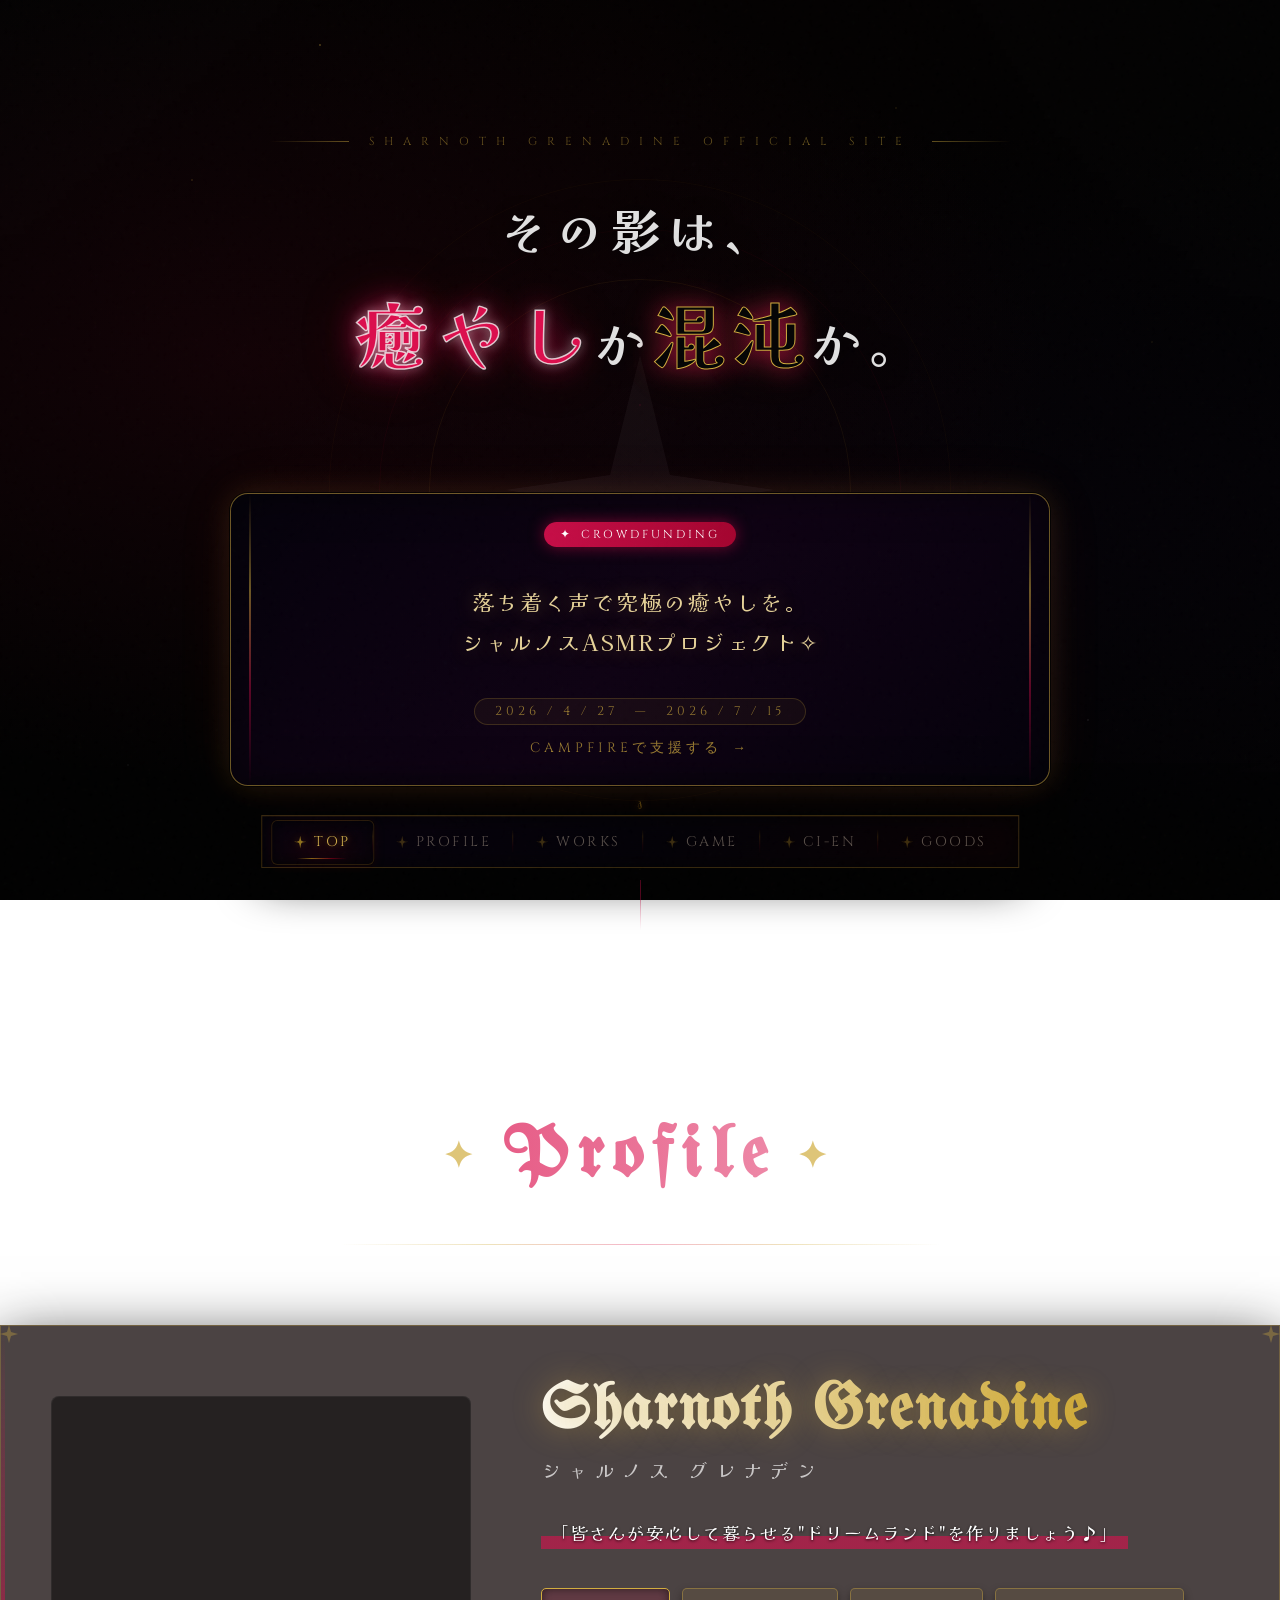
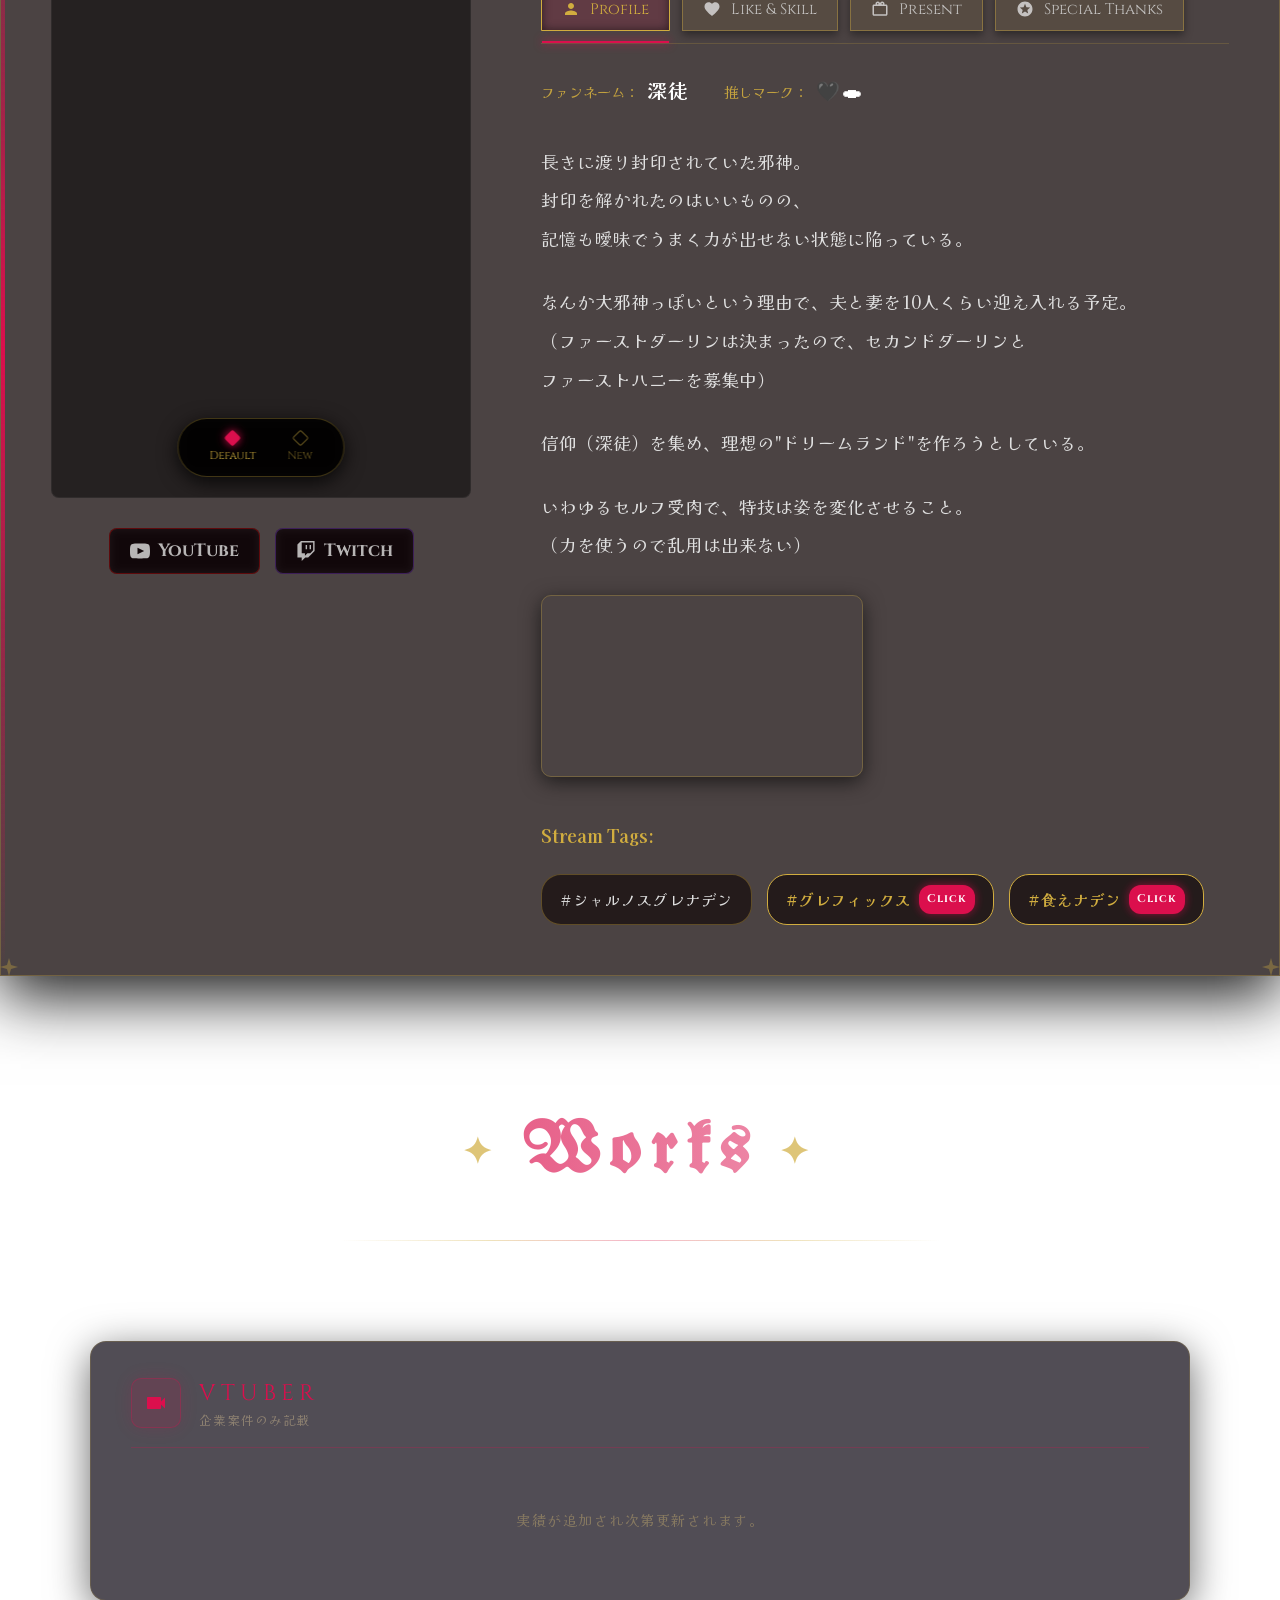
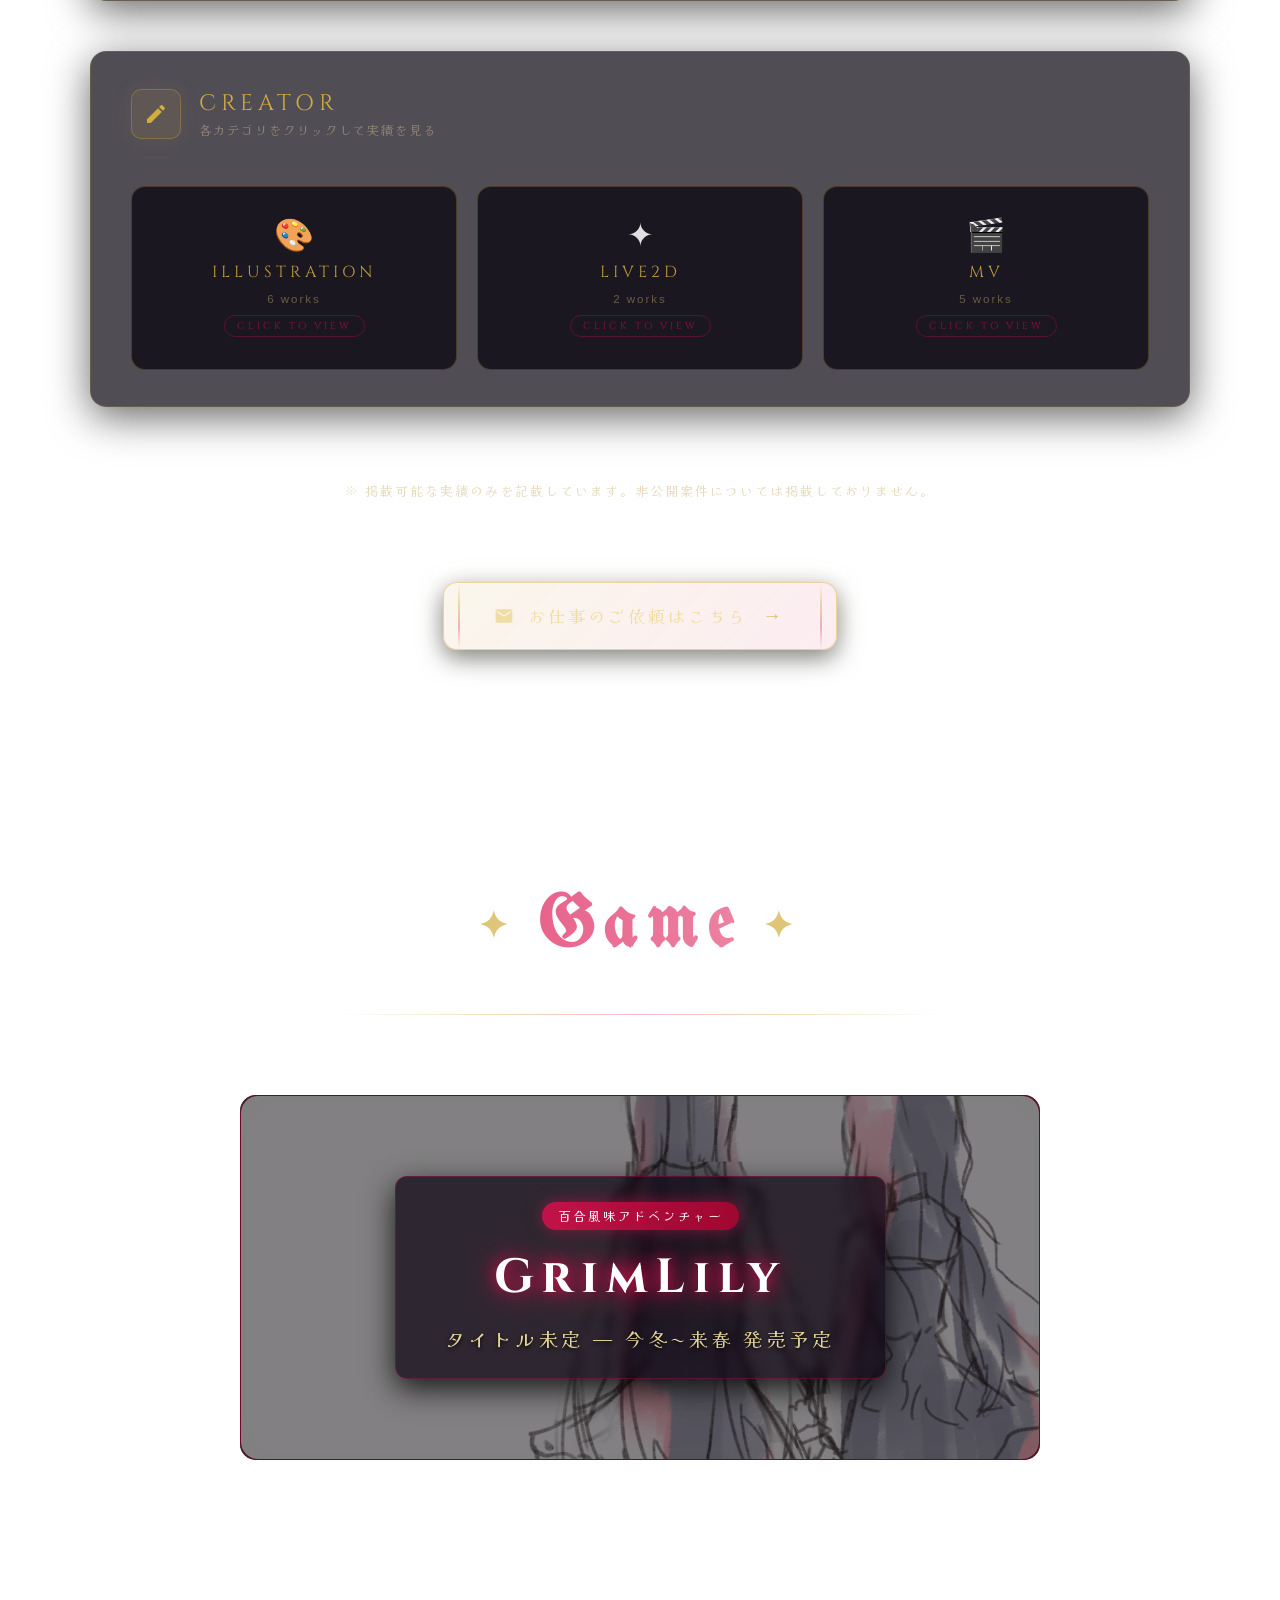
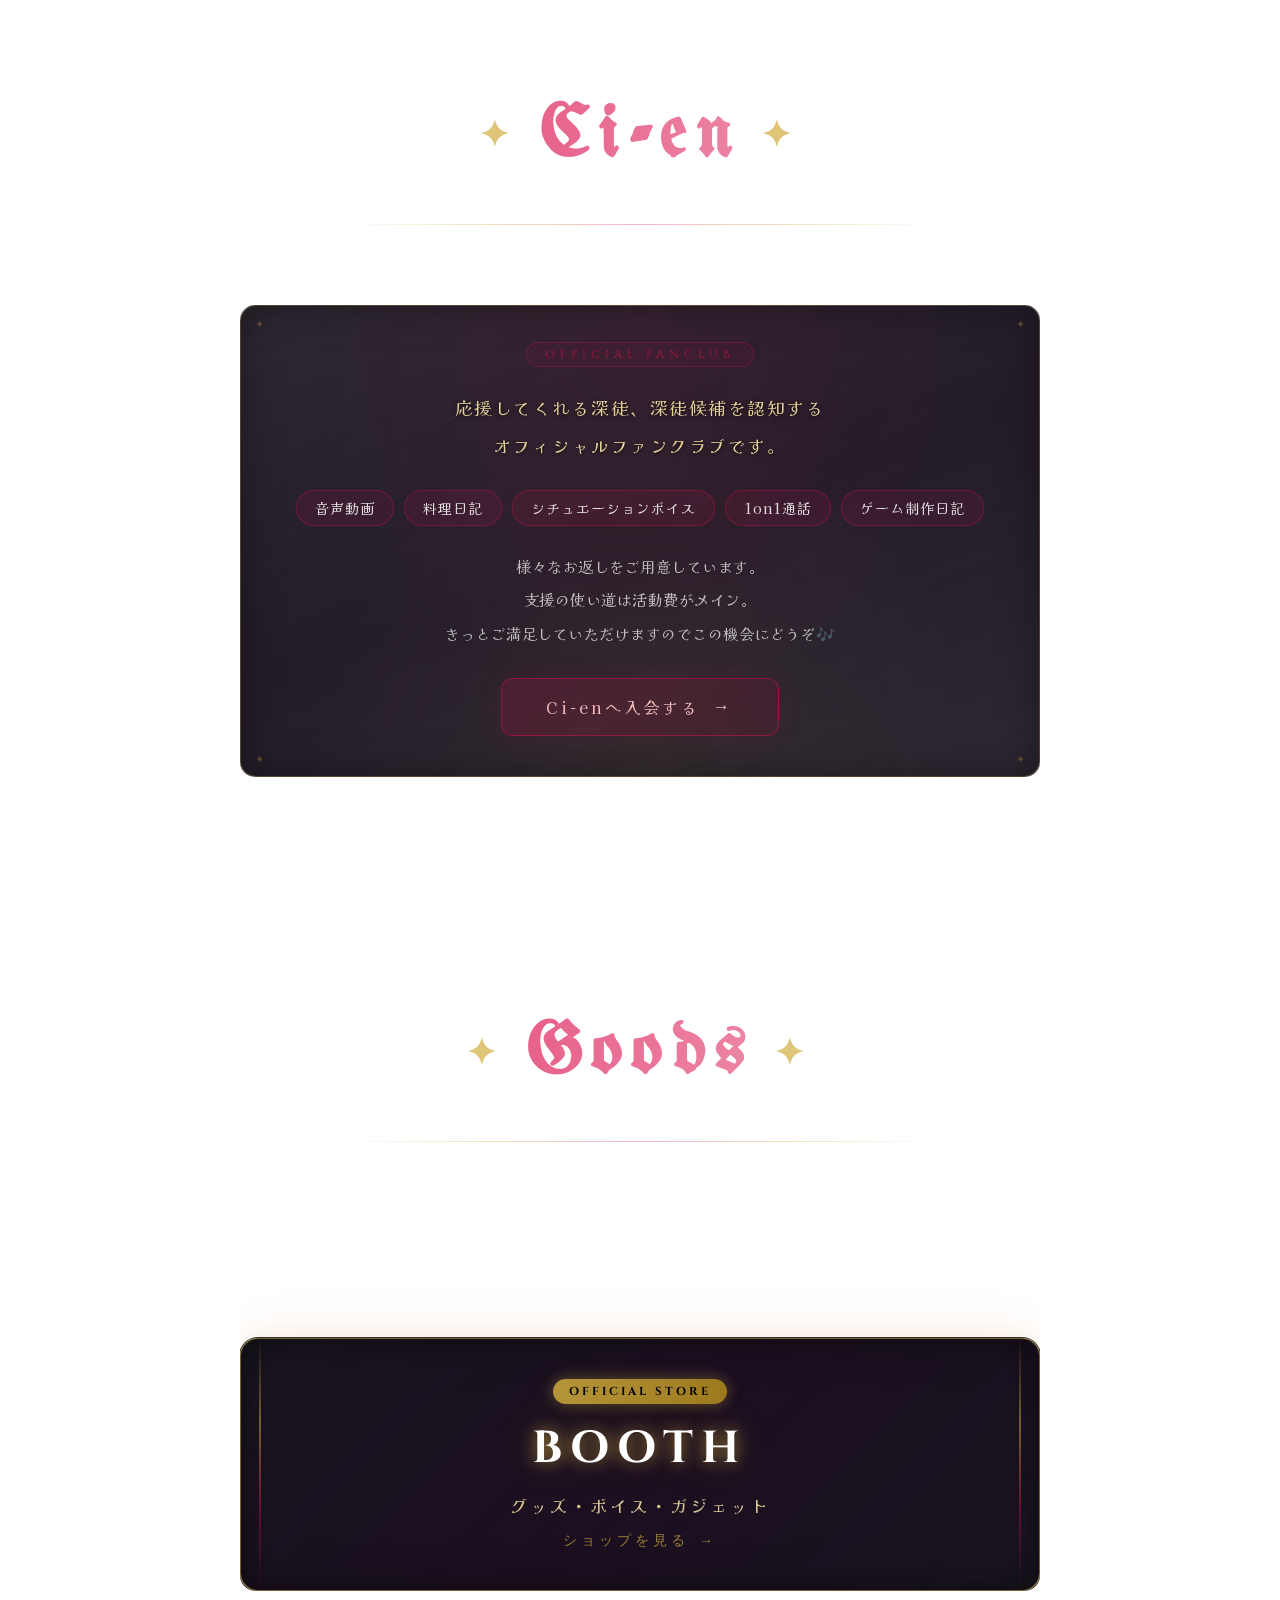
==== commit 980deeb5: "Add files via upload" ====
--- a/index.html
+++ b/index.html
@@ -308,11 +308,16 @@
             </div>
 
             <div class="works-note">
-                ※ 掲載可能な実績のみを記載しています。非公開案件については掲載しておりません。<br><br>
-                <button class="works-inquiry" id="open-inquiry">
-                    <svg viewBox="0 0 24 24" style="width:16px;height:16px;fill:currentColor;"><path d="M20 4H4c-1.1 0-2 .9-2 2v12c0 1.1.9 2 2 2h16c1.1 0 2-.9 2-2V6c0-1.1-.9-2-2-2zm0 4l-8 5-8-5V6l8 5 8-5v2z"/></svg>
-                    お仕事のご依頼はこちら
-                </button>
+                ※ 掲載可能な実績のみを記載しています。非公開案件については掲載しておりません。
+            </div>
+            <div style="text-align:center;margin-top:30px;">
+                <a href="commission.html" class="works-inquiry-btn">
+                    <span class="works-inquiry-deco left"></span>
+                    <span class="works-inquiry-deco right"></span>
+                    <svg viewBox="0 0 24 24" style="width:20px;height:20px;fill:currentColor;"><path d="M20 4H4c-1.1 0-2 .9-2 2v12c0 1.1.9 2 2 2h16c1.1 0 2-.9 2-2V6c0-1.1-.9-2-2-2zm0 4l-8 5-8-5V6l8 5 8-5v2z"/></svg>
+                    <span class="works-inquiry-label">お仕事のご依頼はこちら</span>
+                    <span class="works-inquiry-arrow">→</span>
+                </a>
             </div>
         </div>
     </section>
@@ -339,18 +344,35 @@
         <div class="section-divider fade-up delay-1"></div>
         <div class="media-grid" style="grid-template-columns:1fr;max-width:800px;">
             <div class="media-item fade-up delay-2" style="padding:0; background: transparent; border: none; box-shadow: none;">
-                <p style="line-height:2.2;color:rgba(255,255,255,0.8);margin-bottom:30px; text-align: center;">
-                    応援してくれる深徒、深徒候補を認知するファンクラブ。<br>
-                    音声動画や料理日記、シチュエーションボイス、1on1通話など⋯⋯<br>
-                    様々なお返しをご用意しています。<br>
-                    支援の使い道は活動費がメイン。<br>
-                    ゲーム制作の日記もお読みいただけます！<br>
-                    きっとご満足していただけますのでこの機会にどうぞ🎶
-                </p>
-                <a href="https://ci-en.net/creator/35826" target="_blank" rel="noopener noreferrer" class="ci-en-banner-inner">
-                    <h3 class="banner-title">Official Fanclub</h3>
-                    <span class="banner-sub">Ci-enへ入会する</span>
-                </a>
+                <div class="cien-desc-card">
+                    <div class="cien-desc-corner tl">✦</div>
+                    <div class="cien-desc-corner tr">✦</div>
+                    <div class="cien-desc-corner bl">✦</div>
+                    <div class="cien-desc-corner br">✦</div>
+                    <div class="cien-desc-glow"></div>
+                    <div class="cien-desc-header">
+                        <span class="cien-desc-label">Official Fanclub</span>
+                    </div>
+                    <p class="cien-desc-text">
+                        応援してくれる深徒、深徒候補を認知する<br>オフィシャルファンクラブです。
+                    </p>
+                    <div class="cien-desc-features">
+                        <span class="cien-feature">音声動画</span>
+                        <span class="cien-feature">料理日記</span>
+                        <span class="cien-feature">シチュエーションボイス</span>
+                        <span class="cien-feature">1on1通話</span>
+                        <span class="cien-feature">ゲーム制作日記</span>
+                    </div>
+                    <p class="cien-desc-sub">
+                        様々なお返しをご用意しています。<br>
+                        支援の使い道は活動費がメイン。<br>
+                        きっとご満足していただけますのでこの機会にどうぞ🎶
+                    </p>
+                    <a href="https://ci-en.net/creator/35826" target="_blank" rel="noopener noreferrer" class="cien-card-btn">
+                        <span class="cien-card-btn-text">Ci-enへ入会する</span>
+                        <span class="cien-card-btn-arrow">→</span>
+                    </a>
+                </div>
             </div>
         </div>
     </section>
@@ -388,355 +410,7 @@
         </ul>
     </nav>
 
-    <!-- ══ お仕事依頼モーダル ══ -->
-    <div class="modal-overlay inquiry-overlay" id="inquiry-modal">
-        <div class="inquiry-modal-wrap">
-            <button class="modal-close inquiry-close" id="inquiry-close">
-                <svg viewBox="0 0 24 24" stroke="currentColor" stroke-width="2" fill="none"><line x1="18" y1="6" x2="6" y2="18"/><line x1="6" y1="6" x2="18" y2="18"/></svg>
-            </button>
-            <div class="inq-header">
-                <div class="inq-header-deco">𓂀</div>
-                <h3 class="inq-title">Commission &amp; Works</h3>
-                <p class="inq-subtitle">ご依頼内容を選択すると予想金額が表示されます</p>
-            </div>
-            <div class="inq-tabs">
-                <button class="inq-tab active" data-inq="vtuber">
-                    <svg viewBox="0 0 24 24" fill="currentColor" style="width:15px;height:15px;"><path d="M17 10.5V7c0-.55-.45-1-1-1H4c-.55 0-1 .45-1 1v10c0 .55.45 1 1 1h12c.55 0 1-.45 1-1v-3.5l4 4v-11l-4 4z"/></svg>
-                    VTuber案件
-                </button>
-                <button class="inq-tab" data-inq="illust">🎨 Illustration</button>
-                <button class="inq-tab" data-inq="live2d">✦ Live2D</button>
-                <button class="inq-tab" data-inq="mv">🎬 MV</button>
-            </div>
-            <div class="inq-body">
-                <div class="inq-panel active" id="inq-vtuber">
-                    <p class="inq-panel-desc">企業様・個人様問わずご依頼を承っております。<br>配信・PRなどお気軽にご相談ください。</p>
-                    <div class="inq-notice">
-                        <svg viewBox="0 0 24 24" fill="currentColor" style="width:14px;height:14px;flex-shrink:0;margin-top:2px;"><path d="M12 2C6.48 2 2 6.48 2 12s4.48 10 10 10 10-4.48 10-10S17.52 2 12 2zm1 15h-2v-6h2v6zm0-8h-2V7h2v2z"/></svg>
-                        VTuber案件の金額はすべてご相談ベースです。詳細はDMにてお問い合わせください。
-                    </div>
-                    <div class="inq-service-list">
-                        <label class="inq-service-row">
-                            <input type="checkbox" class="inq-cb" data-price="0" data-label="ゲームタイアップ配信">
-                            <div class="inq-service-info">
-                                <span class="inq-service-name">ゲームタイアップ配信</span>
-                                <span class="inq-service-detail">指定ゲームのプレイ・紹介配信。配信時間・条件等はご相談。</span>
-                            </div>
-                            <span class="inq-price-badge consult">要相談</span>
-                        </label>
-                        <label class="inq-service-row">
-                            <input type="checkbox" class="inq-cb" data-price="0" data-label="PR配信（商品・サービス紹介配信）">
-                            <div class="inq-service-info">
-                                <span class="inq-service-name">PR配信（商品・サービス紹介配信）</span>
-                                <span class="inq-service-detail">配信枠内での商品・サービス紹介。尺・内容はご相談。</span>
-                            </div>
-                            <span class="inq-price-badge consult">要相談</span>
-                        </label>
-                        <label class="inq-service-row">
-                            <input type="checkbox" class="inq-cb" data-price="0" data-label="PR投稿（SNS・動画）">
-                            <div class="inq-service-info">
-                                <span class="inq-service-name">PR投稿（SNS・動画）</span>
-                                <span class="inq-service-detail">X（Twitter）・YouTube等でのプロモーション投稿。</span>
-                            </div>
-                            <span class="inq-price-badge consult">要相談</span>
-                        </label>
-                        <label class="inq-service-row">
-                            <input type="checkbox" class="inq-cb" data-price="0" data-label="ASMRコンテンツ案件">
-                            <div class="inq-service-info">
-                                <span class="inq-service-name">ASMRコンテンツ案件</span>
-                                <span class="inq-service-detail">企業依頼によるASMR収録・配信。台本ありなし両対応。</span>
-                            </div>
-                            <span class="inq-price-badge consult">要相談</span>
-                        </label>
-                        <label class="inq-service-row">
-                            <input type="checkbox" class="inq-cb" data-price="0" data-label="ナレーション・ボイス収録">
-                            <div class="inq-service-info">
-                                <span class="inq-service-name">ナレーション・ボイス収録</span>
-                                <span class="inq-service-detail">CM・動画・ゲーム用ナレーション、キャラクターボイス等。</span>
-                            </div>
-                            <span class="inq-price-badge consult">要相談</span>
-                        </label>
-                        <label class="inq-service-row">
-                            <input type="checkbox" class="inq-cb" data-price="0" data-label="その他（コラボ・イベント等）">
-                            <div class="inq-service-info">
-                                <span class="inq-service-name">その他（コラボ・イベント等）</span>
-                                <span class="inq-service-detail">上記以外の企画・コラボレーション等もお気軽にどうぞ。</span>
-                            </div>
-                            <span class="inq-price-badge consult">要相談</span>
-                        </label>
-                    </div>
-                    <div class="inq-terms">
-                        <div class="inq-terms-title">✦ ご依頼の流れ</div>
-                        <ol class="inq-steps">
-                            <li>XのDMまたはメールにてご連絡</li>
-                            <li>内容・条件のすり合わせ</li>
-                            <li>お見積もり提示・ご確認</li>
-                            <li>契約・制作・納品</li>
-                        </ol>
-                    </div>
-                </div>
-                <div class="inq-panel" id="inq-illust">
-                    <p class="inq-panel-desc">キャラクターイラスト・アイコン・サムネイルなど承ります。<br>下記からご希望の内容にチェックを入れてください。</p>
-                    <div class="inq-service-list">
-                        <label class="inq-service-row">
-                            <input type="checkbox" class="inq-cb" data-price="5000" data-label="アイコン・バナー（バストアップ）">
-                            <div class="inq-service-info">
-                                <span class="inq-service-name">アイコン・バナー（バストアップ）</span>
-                                <span class="inq-service-detail">SNSアイコン・配信バナー等。シンプル背景込み。</span>
-                            </div>
-                            <span class="inq-price-badge">¥5,000〜</span>
-                        </label>
-                        <label class="inq-service-row">
-                            <input type="checkbox" class="inq-cb" data-price="8000" data-label="腰までのイラスト（フル彩色）">
-                            <div class="inq-service-info">
-                                <span class="inq-service-name">腰までのイラスト（フル彩色）</span>
-                                <span class="inq-service-detail">ラフ〜線画〜着色。シンプル背景込み。</span>
-                            </div>
-                            <span class="inq-price-badge">¥8,000〜</span>
-                        </label>
-                        <label class="inq-service-row">
-                            <input type="checkbox" class="inq-cb" data-price="10000" data-label="全身イラスト（フル彩色）">
-                            <div class="inq-service-info">
-                                <span class="inq-service-name">全身イラスト（フル彩色）</span>
-                                <span class="inq-service-detail">ラフ〜線画〜着色。シンプル背景込み。</span>
-                            </div>
-                            <span class="inq-price-badge">¥10,000〜</span>
-                        </label>
-                        <label class="inq-service-row">
-                            <input type="checkbox" class="inq-cb" data-price="0" data-label="詳細な背景イラストを希望する（提携絵師紹介）">
-                            <div class="inq-service-info">
-                                <span class="inq-service-name">詳細な背景イラストを希望する（提携絵師紹介）</span>
-                                <span class="inq-service-detail">複雑な背景が必要な場合、提携絵師をご紹介します。</span>
-                            </div>
-                            <span class="inq-price-badge consult">要相談</span>
-                        </label>
-                        <div class="inq-service-row inq-spinner-row" id="illust-diff-row">
-                            <div class="inq-spinner-check">
-                                <input type="checkbox" class="inq-cb-spinner" id="illust-diff-cb">
-                            </div>
-                            <div class="inq-service-info">
-                                <span class="inq-service-name">表情差分追加</span>
-                                <span class="inq-service-detail">1点につき ¥1,000。個数を選択してください。</span>
-                            </div>
-                            <div class="inq-spinner-wrap">
-                                <button class="inq-spin-btn" data-target="illust-diff-num" data-dir="-1">−</button>
-                                <span class="inq-spin-num" id="illust-diff-num">1</span>
-                                <button class="inq-spin-btn" data-target="illust-diff-num" data-dir="1">＋</button>
-                                <span class="inq-spin-price" id="illust-diff-price">+¥1,000</span>
-                            </div>
-                        </div>
-                    </div>
-                    <div class="inq-terms">
-                        <div class="inq-terms-title">✦ 注意事項</div>
-                        <ul class="inq-caution">
-                            <li>料金はすべて目安です。内容により変動します。</li>
-                            <li>修正は軽微なもの2回まで無料。大幅変更は別途費用。</li>
-                            <li>納期はご依頼内容により異なります（目安：2〜4週間）。</li>
-                            <li>NG設定・詳細はフォームまたはDMにてご確認ください。</li>
-                        </ul>
-                    </div>
-                </div>
-                <div class="inq-panel" id="inq-live2d">
-                    <p class="inq-panel-desc">Live2Dモデルの新規制作・既存モデルへの追加改修を承ります。<br>素材（PSD）はご依頼者様からご提供いただきます。</p>
-                    <div class="inq-service-list">
-                        <label class="inq-service-row">
-                            <input type="checkbox" class="inq-cb" data-price="30000" data-label="簡易モデリング（瞳揺れ・瞬き・頭XY斜め・髪ゆれ）">
-                            <div class="inq-service-info">
-                                <span class="inq-service-name">簡易モデリング</span>
-                                <span class="inq-service-detail">瞳揺れ・瞬き・頭XY斜め・髪ゆれ。PSD支給前提。</span>
-                            </div>
-                            <span class="inq-price-badge">¥30,000〜</span>
-                        </label>
-                        <label class="inq-service-row">
-                            <input type="checkbox" class="inq-cb" data-price="60000" data-label="フルモデリング（全身）">
-                            <div class="inq-service-info">
-                                <span class="inq-service-name">フルモデリング（全身）</span>
-                                <span class="inq-service-detail">全身フルリギング・物理設定込み。PSD支給前提。</span>
-                            </div>
-                            <span class="inq-price-badge">¥60,000〜</span>
-                        </label>
-                        <label class="inq-service-row">
-                            <input type="checkbox" class="inq-cb" data-price="20000" data-label="衣装差分追加（1点）">
-                            <div class="inq-service-info">
-                                <span class="inq-service-name">衣装差分追加（1点）</span>
-                                <span class="inq-service-detail">既存モデルへの衣装差分追加・リギング。</span>
-                            </div>
-                            <span class="inq-price-badge add">+¥20,000〜</span>
-                        </label>
-                        <div class="inq-service-row inq-spinner-row" id="live2d-key-row">
-                            <div class="inq-spinner-check">
-                                <input type="checkbox" class="inq-cb-spinner" id="live2d-key-cb">
-                            </div>
-                            <div class="inq-service-info">
-                                <span class="inq-service-name">キーバインド表情追加</span>
-                                <span class="inq-service-detail">個数 × ¥3,000。最大6個まで。</span>
-                            </div>
-                            <div class="inq-spinner-wrap">
-                                <button class="inq-spin-btn" data-target="live2d-key-num" data-dir="-1">−</button>
-                                <span class="inq-spin-num" id="live2d-key-num">1</span>
-                                <button class="inq-spin-btn" data-target="live2d-key-num" data-dir="1">＋</button>
-                                <span class="inq-spin-price" id="live2d-key-price">+¥3,000</span>
-                            </div>
-                        </div>
-                        <label class="inq-service-row">
-                            <input type="checkbox" class="inq-cb" data-price="15000" data-label="パーツ追加（アクセサリ等）">
-                            <div class="inq-service-info">
-                                <span class="inq-service-name">パーツ追加（アクセサリ等）</span>
-                                <span class="inq-service-detail">帽子・小物・エフェクト等のパーツ追加。</span>
-                            </div>
-                            <span class="inq-price-badge add">+¥15,000〜</span>
-                        </label>
-                    </div>
-                    <div class="inq-terms">
-                        <div class="inq-terms-title">✦ 注意事項</div>
-                        <ul class="inq-caution">
-                            <li>料金はすべて目安です。パーツ数・複雑さにより変動します。</li>
-                            <li>素材（PSD）はパーツを分けてご支給いただく必要があります。</li>
-                            <li>納期目安：新規モデル 8〜12週間、追加改修 2〜4週間。</li>
-                            <li>Cubism Pro使用。納品はcmo3ファイル形式。</li>
-                        </ul>
-                    </div>
-                </div>
-                <div class="inq-panel" id="inq-mv">
-                    <p class="inq-panel-desc">ミュージックビデオ・歌ってみた映像編集を承ります。<br>楽曲・素材はご依頼者様からご支給ください。</p>
-                    <div class="inq-service-list">
-                        <label class="inq-service-row">
-                            <input type="checkbox" class="inq-cb" data-price="10000" data-label="歌ってみた動画編集（シンプル）">
-                            <div class="inq-service-info">
-                                <span class="inq-service-name">歌ってみた動画編集（シンプル）</span>
-                                <span class="inq-service-detail">支給素材の組み合わせ・エフェクト・字幕込み。</span>
-                            </div>
-                            <span class="inq-price-badge">¥10,000〜</span>
-                        </label>
-                        <label class="inq-service-row">
-                            <input type="checkbox" class="inq-cb" data-price="25000" data-label="リリックビデオ制作">
-                            <div class="inq-service-info">
-                                <span class="inq-service-name">リリックビデオ制作</span>
-                                <span class="inq-service-detail">歌詞アニメーション付きビデオ。テロップデザイン込み。</span>
-                            </div>
-                            <span class="inq-price-badge">¥25,000〜</span>
-                        </label>
-                        <label class="inq-service-row">
-                            <input type="checkbox" class="inq-cb" data-price="60000" data-label="フルアニメーションMV">
-                            <div class="inq-service-info">
-                                <span class="inq-service-name">フルアニメーションMV</span>
-                                <span class="inq-service-detail">キャラクター動きあり・背景込みのフルMV（4分以内目安）。</span>
-                            </div>
-                            <span class="inq-price-badge">¥60,000〜</span>
-                        </label>
-                        <label class="inq-service-row">
-                            <input type="checkbox" class="inq-cb" data-price="8000" data-label="サムネイル制作">
-                            <div class="inq-service-info">
-                                <span class="inq-service-name">サムネイル制作</span>
-                                <span class="inq-service-detail">YouTube・各種動画サイト用サムネイルデザイン。</span>
-                            </div>
-                            <span class="inq-price-badge add">+¥8,000〜</span>
-                        </label>
-                        <label class="inq-service-row">
-                            <input type="checkbox" class="inq-cb" data-price="5000" data-label="4K書き出し対応">
-                            <div class="inq-service-info">
-                                <span class="inq-service-name">4K書き出し対応</span>
-                                <span class="inq-service-detail">4K（3840×2160）での書き出しが必要な場合に追加。</span>
-                            </div>
-                            <span class="inq-price-badge add">+¥5,000〜</span>
-                        </label>
-                        <label class="inq-service-row">
-                            <input type="checkbox" class="inq-cb" data-price="10000" data-label="急ぎ対応（通常納期の半分以下）">
-                            <div class="inq-service-info">
-                                <span class="inq-service-name">急ぎ対応（通常納期の半分以下）</span>
-                                <span class="inq-service-detail">特急料金。内容により対応不可の場合があります。</span>
-                            </div>
-                            <span class="inq-price-badge add">+¥10,000〜</span>
-                        </label>
-                    </div>
-                    <div class="inq-terms">
-                        <div class="inq-terms-title">✦ 注意事項</div>
-                        <ul class="inq-caution">
-                            <li>料金はすべて目安です。尺・内容により変動します。</li>
-                            <li>使用ソフト：Adobe After Effects / Premiere Pro。</li>
-                            <li>納品形式：MP4（H.264）。RAWデータは別途ご相談。</li>
-                            <li>納期目安：シンプル編集 1週間〜、フルMV 4〜8週間。</li>
-                        </ul>
-                    </div>
-                </div>
-            </div>
-            <div class="inq-total-bar">
-                <div class="inq-selected-list" id="inq-selected-list">
-                    <span class="inq-no-select">← 上からご希望の項目を選択してください</span>
-                </div>
-                <div class="inq-total-right">
-                    <div class="inq-total-label">予想合計金額</div>
-                    <div class="inq-total-amount" id="inq-total">¥0</div>
-                    <div class="inq-total-note">（目安 / 税込・要相談）</div>
-                </div>
-            </div>
-            <div class="inq-footer">
-                <p class="inq-footer-note">上記はあくまで目安金額です。内容・納期・オプション等により変動します。<br>フォームから選択内容と金額を添えてご相談いただけます。</p>
-                <button class="inq-contact-btn" id="open-mailform">
-                    <svg viewBox="0 0 24 24" fill="currentColor" style="width:18px;height:18px;"><path d="M20 4H4c-1.1 0-2 .9-2 2v12c0 1.1.9 2 2 2h16c1.1 0 2-.9 2-2V6c0-1.1-.9-2-2-2zm0 4l-8 5-8-5V6l8 5 8-5v2z"/></svg>
-                    ご相談フォームを開く
-                </button>
-            </div>
-        </div>
-    </div>
-
-    <!-- ══ メールフォームモーダル ══ -->
-    <div class="modal-overlay" id="mailform-modal">
-        <div class="modal-content mailform-content">
-            <button class="modal-close" id="mailform-close">
-                <svg viewBox="0 0 24 24" stroke="currentColor" stroke-width="2" fill="none"><line x1="18" y1="6" x2="6" y2="18"/><line x1="6" y1="6" x2="18" y2="18"/></svg>
-            </button>
-            <div style="text-align:center;margin-bottom:24px;">
-                <div style="font-family:'Cinzel',serif;color:var(--gold);font-size:0.68rem;letter-spacing:5px;margin-bottom:6px;">COMMISSION REQUEST</div>
-                <h3 style="font-family:'Cinzel',serif;color:#fff;font-size:1.4rem;letter-spacing:4px;margin:0;">お仕事のご相談</h3>
-            </div>
-            <div class="mf-summary" id="mf-summary">
-                <div class="mf-summary-title">選択中の項目</div>
-                <div class="mf-summary-items" id="mf-summary-items">（未選択）</div>
-                <div class="mf-summary-total">予想合計：<span id="mf-total-disp">¥0</span></div>
-            </div>
-            <div class="mf-form-body" id="mf-form-body">
-                <div class="mf-field">
-                    <label class="mf-label">お名前 <span class="mf-required">*</span></label>
-                    <input type="text" class="mf-input" id="mf-name" placeholder="例：シャルノス ／ Sharnoth">
-                </div>
-                <div class="mf-field">
-                    <label class="mf-label">返信希望メールアドレス <span class="mf-required">*</span></label>
-                    <input type="email" class="mf-input" id="mf-email" placeholder="例：your@email.com">
-                </div>
-                <div class="mf-field">
-                    <label class="mf-label">SNSアカウント <span class="mf-opt">任意</span></label>
-                    <input type="text" class="mf-input" id="mf-sns" placeholder="例：@grenadinesyrup_（X）">
-                </div>
-                <div class="mf-field">
-                    <label class="mf-label">活動場所・所属 <span class="mf-opt">任意</span></label>
-                    <input type="text" class="mf-input" id="mf-place" placeholder="例：個人Vtuber ／ ○○プロ所属">
-                </div>
-                <div class="mf-field">
-                    <label class="mf-label">ご相談内容 <span class="mf-required">*</span></label>
-                    <textarea class="mf-textarea" id="mf-message" rows="5" placeholder="ご依頼の詳細・ご質問など、お気軽にご記入ください。"></textarea>
-                </div>
-                <div class="mf-actions">
-                    <button class="mf-cancel" id="mf-cancel">キャンセル</button>
-                    <button class="mf-submit" id="mf-submit">
-                        <svg viewBox="0 0 24 24" fill="currentColor" style="width:16px;height:16px;"><path d="M2.01 21L23 12 2.01 3 2 10l15 2-15 2z"/></svg>
-                        <span id="mf-submit-label">送信する</span>
-                    </button>
-                </div>
-                <p style="text-align:center;font-size:0.72rem;color:rgba(180,155,100,0.4);margin-top:12px;letter-spacing:1px;">送信先：<a href="/cdn-cgi/l/email-protection" class="__cf_email__" data-cfemail="f09782959e9194999e95c08389828580b0979d91999cde939f9d">[email&#160;protected]</a></p>
-            </div>
-            <div class="mf-sent-view" id="mf-sent-view">
-                <div class="mf-sent-icon">𓂀</div>
-                <div class="mf-sent-title">ご相談を受け付けました</div>
-                <p class="mf-sent-msg">お問い合わせありがとうございます。<br>内容を確認のうえ、折り返しご連絡いたします。<br>今しばらくお待ちください。</p>
-                <button class="mf-cancel" id="mf-sent-close" style="margin-top:8px;width:100%;">閉じる</button>
-            </div>
-            <div class="mf-error-view" id="mf-error-view">
-                <div class="mf-error-msg" id="mf-error-msg"></div>
-                <button class="mf-cancel" id="mf-error-back" style="margin-top:8px;width:100%;">戻って再送信</button>
-            </div>
-        </div>
-    </div>
+
 
     <!-- Creator モーダル (Illust / Live2D / MV 共通) -->
     <div class="modal-overlay" id="creator-modal">
@@ -758,4 +432,4 @@
     <script data-cfasync="false" src="/cdn-cgi/scripts/5c5dd728/cloudflare-static/email-decode.min.js"></script>
     <script src="script.js"></script>
 </body>
-</html>
+</html>
--- a/style.css
+++ b/style.css
@@ -0,0 +1,1857 @@
+:root {
+            --bg-color: #050505;
+            --text-color: #e0e0e0;
+            --gold: #d1ad3f;
+            --gold-dim: rgba(209, 173, 63, 0.35);
+            --gold-glow: rgba(209, 173, 63, 0.6);
+            --crimson: #db0f4d;
+            --crimson-dim: rgba(219, 15, 77, 0.3);
+            --crimson-glow: rgba(219, 15, 77, 0.6);
+            --nav-height: 110px;
+            --void: #070307;
+            --nyr-void:      #03010a;
+            --nyr-deep:      #0a0015;
+            --nyr-gold:      #c8a030;
+            --nyr-gold-pale: rgba(200,160,48,0.55);
+            --nyr-crimson:   #8b0020;
+            --nyr-blood:     #c01030;
+            --nyr-text-rest: rgba(190,175,155,0.45);
+            --nyr-text-hover:rgba(240,215,130,0.95);
+        }
+
+        html, body {
+            margin: 0; padding: 0;
+            color: var(--text-color);
+            background-color: transparent !important;
+            font-family: 'Kaisei Decol', serif;
+            overflow-x: hidden;
+            cursor: none !important;
+            scroll-behavior: smooth;
+        }
+
+        .base-bg {
+            position: fixed; top: 0; left: 0; width: 100vw; height: 100vh;
+            background-color: var(--bg-color);
+            z-index: -105; pointer-events: none;
+        }
+
+        body::after {
+            content: '';
+            position: fixed; top: 0; left: 0; width: 100%; height: 100%;
+            background-image: url("data:image/svg+xml,%3Csvg viewBox='0 0 200 200' xmlns='http://www.w3.org/2000/svg'%3E%3Cfilter id='n'%3E%3CfeTurbulence type='fractalNoise' baseFrequency='0.85' numOctaves='4' stitchTiles='stitch'/%3E%3C/filter%3E%3Crect width='100%25' height='100%25' filter='url(%23n)' opacity='0.035'/%3E%3C/svg%3E");
+            pointer-events: none; z-index: 9998; opacity: 0.5;
+        }
+
+        .bg-video {
+            position: fixed; top: 0; left: 0; width: 100%; height: 100%;
+            z-index: -100; object-fit: cover; pointer-events: none;
+            filter: brightness(1) saturate(0.85);
+        }
+
+        .bg-overlay {
+            position: fixed; top: 0; left: 0; width: 100vw; height: 100vh;
+            background:
+                radial-gradient(ellipse at 20% 40%, rgba(90,5,25,0.18) 0%, transparent 55%),
+                radial-gradient(ellipse at 80% 60%, rgba(25,8,50,0.12) 0%, transparent 55%),
+                radial-gradient(circle at 50% 0%, rgba(5,0,0,0.55) 0%, transparent 60%),
+                linear-gradient(to bottom, rgba(0,0,0,0.45), rgba(0,0,0,0.85));
+            z-index: -99; pointer-events: none;
+        }
+
+        .stars-layer {
+            position: fixed; top: 0; left: 0; width: 100%; height: 100%;
+            z-index: -98; pointer-events: none;
+            background:
+                radial-gradient(1px 1px at 15% 20%, rgba(209,173,63,0.45) 0%, transparent 100%),
+                radial-gradient(1px 1px at 35% 65%, rgba(255,255,255,0.18) 0%, transparent 100%),
+                radial-gradient(1px 1px at 70% 12%, rgba(209,173,63,0.3) 0%, transparent 100%),
+                radial-gradient(1px 1px at 85% 80%, rgba(255,255,255,0.2) 0%, transparent 100%),
+                radial-gradient(1px 1px at 50% 45%, rgba(219,15,77,0.28) 0%, transparent 100%),
+                radial-gradient(1px 1px at 10% 85%, rgba(255,255,255,0.12) 0%, transparent 100%),
+                radial-gradient(1px 1px at 90% 38%, rgba(209,173,63,0.22) 0%, transparent 100%),
+                radial-gradient(1.5px 1.5px at 25% 5%, rgba(209,173,63,0.5) 0%, transparent 100%),
+                radial-gradient(1.5px 1.5px at 75% 55%, rgba(219,15,77,0.38) 0%, transparent 100%),
+                radial-gradient(1px 1px at 55% 92%, rgba(209,173,63,0.2) 0%, transparent 100%);
+        }
+
+        body { padding-bottom: 150px; }
+        ::selection { background-color: var(--crimson); color: #fff; }
+        a, button, input, .stream-tag, .tab-btn, .wish-item, .fantia-link-btn, .campfire-banner-inner, .booth-banner-inner { cursor: none !important; }
+        ::-webkit-scrollbar { width: 8px; }
+        ::-webkit-scrollbar-track { background: var(--bg-color); }
+        ::-webkit-scrollbar-thumb { background: var(--crimson); border-radius: 4px; }
+
+        /* ══════════════════════════════════════════════════
+           #loader — 這い寄る混沌 / Nyarlathotep
+           ══════════════════════════════════════════════════ */
+        #loader {
+            position: fixed; inset: 0;
+            background: #020102;
+            z-index: 100000;
+            display: flex;
+            justify-content: center;
+            align-items: center;
+            flex-direction: column;
+            overflow: hidden;
+            transition: opacity 1.2s cubic-bezier(0.7, 0, 0.3, 1),
+                        visibility 1.2s ease;
+        }
+        #loader.loaded { opacity: 0; visibility: hidden; }
+
+        /* 背景：コズミックグロー */
+        #loader::before {
+            content: '';
+            position: absolute; inset: 0;
+            background:
+                radial-gradient(ellipse 60% 60% at 50% 50%, rgba(60,0,10,0.5) 0%, transparent 70%),
+                radial-gradient(ellipse 80% 40% at 20% 80%, rgba(20,0,40,0.3) 0%, transparent 60%),
+                radial-gradient(ellipse 50% 70% at 80% 20%, rgba(10,0,25,0.25) 0%, transparent 60%);
+            pointer-events: none;
+            animation: loaderBgBreath 8s ease-in-out infinite;
+        }
+
+        /* 星屑レイヤー */
+        #loader::after {
+            content: '';
+            position: absolute; inset: 0;
+            background-image:
+                radial-gradient(1px 1px at 8%  15%, rgba(209,173,63,0.6)  0%, transparent 100%),
+                radial-gradient(1px 1px at 92%  8%, rgba(209,173,63,0.4)  0%, transparent 100%),
+                radial-gradient(1px 1px at 45% 78%, rgba(219,15,77,0.5)   0%, transparent 100%),
+                radial-gradient(1.5px 1.5px at 72% 35%, rgba(255,255,255,0.25) 0%, transparent 100%),
+                radial-gradient(1px 1px at 28% 55%, rgba(209,173,63,0.3)  0%, transparent 100%),
+                radial-gradient(1px 1px at 85% 70%, rgba(255,255,255,0.2) 0%, transparent 100%),
+                radial-gradient(1px 1px at 15% 90%, rgba(209,173,63,0.35) 0%, transparent 100%),
+                radial-gradient(1px 1px at 60% 12%, rgba(219,15,77,0.4)   0%, transparent 100%),
+                radial-gradient(1.5px 1.5px at 50% 50%, rgba(255,255,255,0.1) 0%, transparent 100%);
+            pointer-events: none;
+            animation: loaderStarsFlicker 4s ease-in-out infinite alternate;
+        }
+
+        /* ウジャトの目 */
+        .loader-eye {
+            position: relative;
+            font-size: 1.3rem;
+            color: rgba(200, 150, 30, 0.3);
+            text-shadow: 0 0 12px rgba(180,120,20,0.4), 0 0 30px rgba(120,0,20,0.3);
+            animation: loaderEyePulse 4s ease-in-out infinite;
+            letter-spacing: 22px;
+            z-index: 2;
+            user-select: none;
+            margin-bottom: 10px;
+        }
+
+        /* ステージ */
+        .loader-stage {
+            position: relative;
+            width: 280px; height: 280px;
+            display: flex; justify-content: center; align-items: center;
+            z-index: 2;
+        }
+
+        /* 外周リング */
+        .loader-outer-ring {
+            position: absolute; inset: 0;
+            border-radius: 50%;
+            border: 1px solid rgba(180,130,20,0.18);
+            box-shadow:
+                0 0 0 1px rgba(0,0,0,0.9),
+                0 0 30px rgba(180,100,15,0.08),
+                inset 0 0 30px rgba(0,0,0,0.8);
+            animation: loaderOuterRotate 30s linear infinite;
+        }
+        .loader-outer-ring::before,
+        .loader-outer-ring::after {
+            content: '';
+            position: absolute;
+            background: rgba(200,150,30,0.5);
+            border-radius: 1px;
+        }
+        .loader-outer-ring::before {
+            width: 6px; height: 1px;
+            top: 50%; left: -3px;
+            transform: translateY(-50%);
+            box-shadow: 279px 0 rgba(200,150,30,0.5);
+        }
+        .loader-outer-ring::after {
+            width: 1px; height: 6px;
+            left: 50%; top: -3px;
+            transform: translateX(-50%);
+            box-shadow: 0 279px rgba(200,150,30,0.5);
+        }
+
+        /* ヒエログリフリング */
+        .loader-glyph-ring {
+            position: absolute;
+            width: 248px; height: 248px;
+            border-radius: 50%;
+            display: flex; justify-content: center; align-items: flex-start;
+            animation: loaderOuterRotate 18s linear infinite reverse;
+        }
+        .loader-glyph-ring span {
+            position: absolute;
+            font-size: 0.7rem;
+            color: rgba(180,130,20,0.35);
+            transform-origin: 0 124px;
+            text-shadow: 0 0 6px rgba(180,120,15,0.4);
+            animation: loaderGlyphPulse 3s ease-in-out infinite alternate;
+        }
+
+        /* 中間リング */
+        .loader-mid-ring {
+            position: absolute;
+            width: 220px; height: 220px;
+            border-radius: 50%;
+            border: 1px solid transparent;
+            border-top-color: rgba(219,15,77,0.7);
+            border-bottom-color: rgba(209,173,63,0.4);
+            filter: drop-shadow(0 0 8px rgba(219,15,77,0.5));
+            animation: loaderMidRotate 3.5s cubic-bezier(0.445,0.05,0.55,0.95) infinite;
+        }
+
+        /* 内部リング */
+        .loader-inner-ring {
+            position: absolute;
+            width: 160px; height: 160px;
+            border-radius: 50%;
+            border: 1px solid transparent;
+            border-left-color:  rgba(209,173,63,0.6);
+            border-right-color: rgba(219,15,77,0.35);
+            animation: loaderMidRotate 2.8s cubic-bezier(0.445,0.05,0.55,0.95) infinite reverse;
+        }
+
+        /* 四芒星ラッパー */
+        .loader-star-wrap {
+            position: relative;
+            width: 90px; height: 90px;
+            display: flex; justify-content: center; align-items: center;
+            animation: loaderStarWrapPulse 4s ease-in-out infinite;
+        }
+
+        /* 四芒星 メイン */
+        .loader-star {
+            position: absolute;
+            width: 100%; height: 100%;
+            animation: loaderStarRotate 6s ease-in-out infinite;
+            filter:
+                drop-shadow(0 0 6px  rgba(219,15,77,0.9))
+                drop-shadow(0 0 18px rgba(219,15,77,0.5))
+                drop-shadow(0 0 40px rgba(209,173,63,0.2));
+        }
+
+        /* 四芒星 サブ（ゴールド） */
+        .loader-star-2 {
+            position: absolute;
+            width: 70%; height: 70%;
+            animation: loaderStarRotate 8s ease-in-out infinite reverse;
+            opacity: 0.6;
+            filter:
+                drop-shadow(0 0 4px  rgba(209,173,63,0.8))
+                drop-shadow(0 0 12px rgba(209,173,63,0.4));
+        }
+
+        /* コア */
+        .loader-core {
+            position: absolute;
+            width: 12px; height: 12px;
+            background: radial-gradient(circle, #fff 0%, var(--crimson) 50%, transparent 100%);
+            border-radius: 50%;
+            box-shadow:
+                0 0 8px #fff,
+                0 0 20px rgba(219,15,77,1),
+                0 0 40px rgba(219,15,77,0.6),
+                0 0 80px rgba(219,15,77,0.2);
+            animation: loaderCorePulse 1.8s ease-in-out infinite;
+            z-index: 5;
+        }
+
+        /* タイトル */
+        .loader-text-area {
+            position: relative;
+            margin-top: 44px;
+            text-align: center;
+            z-index: 2;
+        }
+        .loader-title {
+            font-family: 'UnifrakturMaguntia', cursive;
+            font-size: 1.8rem;
+            letter-spacing: 6px;
+            color: transparent;
+            background: linear-gradient(90deg,
+                rgba(180,130,20,0.5)    0%,
+                rgba(230,200,80,0.95)  35%,
+                rgba(255,255,255,0.9)  50%,
+                rgba(230,200,80,0.95)  65%,
+                rgba(180,130,20,0.5)  100%);
+            background-size: 200% auto;
+            -webkit-background-clip: text;
+            background-clip: text;
+            animation: loaderTitleShimmer 3s linear infinite;
+        }
+
+        /* プログレスバー */
+        .loader-progress-wrap {
+            position: relative;
+            margin-top: 28px;
+            width: 220px;
+            z-index: 2;
+        }
+        .loader-progress-track {
+            width: 100%; height: 1px;
+            background: rgba(180,130,20,0.12);
+            position: relative; overflow: visible;
+        }
+        .loader-progress-track::before,
+        .loader-progress-track::after {
+            content: '';
+            position: absolute;
+            top: 50%; transform: translateY(-50%);
+            width: 4px; height: 4px;
+            background: rgba(180,130,20,0.4);
+            border-radius: 50%;
+        }
+        .loader-progress-track::before { left:  -6px; }
+        .loader-progress-track::after  { right: -6px; }
+        .loader-progress-fill {
+            height: 100%;
+            background: linear-gradient(90deg,
+                transparent               0%,
+                rgba(219,15,77,0.8)      40%,
+                rgba(209,173,63,0.9)    100%);
+            box-shadow: 0 0 8px rgba(219,15,77,0.6), 0 0 20px rgba(209,173,63,0.3);
+            animation: loaderProgressFill 2.2s cubic-bezier(0.4,0,0.2,1) forwards;
+            width: 0%;
+        }
+
+        /* ── ローダー専用キーフレーム ── */
+        @keyframes loaderBgBreath {
+            0%,100% { opacity: 0.8; }
+            50%     { opacity: 1;   }
+        }
+        @keyframes loaderStarsFlicker {
+            0%   { opacity: 0.6; }
+            100% { opacity: 1;   }
+        }
+        @keyframes loaderOuterRotate {
+            from { transform: rotate(0deg);   }
+            to   { transform: rotate(360deg); }
+        }
+        @keyframes loaderMidRotate {
+            0%   { transform: rotate(0deg);   }
+            100% { transform: rotate(360deg); }
+        }
+        @keyframes loaderGlyphPulse {
+            0%   { color: rgba(180,130,20,0.25); }
+            100% { color: rgba(210,170,40,0.55); }
+        }
+        @keyframes loaderStarRotate {
+            0%   { transform: rotate(0deg)   scale(1);    }
+            25%  { transform: rotate(90deg)  scale(1.04); }
+            50%  { transform: rotate(180deg) scale(1);    }
+            75%  { transform: rotate(270deg) scale(1.04); }
+            100% { transform: rotate(360deg) scale(1);    }
+        }
+        @keyframes loaderStarWrapPulse {
+            0%,100% { filter: brightness(1);   }
+            50%     { filter: brightness(1.3); }
+        }
+        @keyframes loaderCorePulse {
+            0%,100% { transform: scale(1);   box-shadow: 0 0 8px #fff, 0 0 20px rgba(219,15,77,1), 0 0 40px rgba(219,15,77,0.6); }
+            50%     { transform: scale(1.5); box-shadow: 0 0 12px #fff, 0 0 35px rgba(219,15,77,1), 0 0 70px rgba(219,15,77,0.5), 0 0 120px rgba(219,15,77,0.2); }
+        }
+        @keyframes loaderTitleShimmer {
+            from { background-position: 200% center;  }
+            to   { background-position: -200% center; }
+        }
+        @keyframes loaderProgressFill {
+            0%   { width: 0%;   }
+            30%  { width: 25%;  }
+            60%  { width: 68%;  }
+            85%  { width: 88%;  }
+            100% { width: 100%; }
+        }
+        @keyframes loaderEyePulse {
+            0%,100% { opacity: 0.4; transform: scale(1);    text-shadow: 0 0 6px rgba(180,120,20,0.4), 0 0 15px rgba(100,0,15,0.2); }
+            30%     { opacity: 0.9; transform: scale(1.08); text-shadow: 0 0 14px rgba(200,150,20,0.7), 0 0 35px rgba(140,0,20,0.5); }
+            60%     { opacity: 0.25; transform: scale(0.95); }
+        }
+
+        /* ─────────────────────────────────────────── */
+
+        .fade-up { opacity: 0; transform: translateY(30px); transition: opacity 0.8s cubic-bezier(0.25, 1, 0.5, 1), transform 0.8s cubic-bezier(0.25, 1, 0.5, 1); }
+        .fade-up.visible { opacity: 1; transform: translateY(0); }
+        .delay-1 { transition-delay: 0.1s; }
+        .delay-2 { transition-delay: 0.2s; }
+        .delay-3 { transition-delay: 0.3s; }
+
+        #cursor-wrap { position: fixed; top: 0; left: 0; width: 50px; height: 50px; pointer-events: none; z-index: 10001; transform: translate(-50%, -50%); opacity: 0; visibility: hidden; transition: opacity 0.3s; }
+        #cursor-wrap.visible { opacity: 1; visibility: visible; }
+        .cur-aura { position: absolute; top: 50%; left: 50%; width: 20px; height: 20px; transform: translate(-50%, -50%); border-radius: 50%; background: radial-gradient(circle, rgba(219,15,77,0.8) 0%, rgba(5,0,0,0.9) 60%, transparent 100%); filter: blur(4px); animation: auraPulse 3s ease-in-out infinite; }
+        .cur-ring { position: absolute; top: 50%; left: 50%; width: 38px; height: 38px; border: 1.5px solid rgba(219,15,77,0.5); border-radius: 50%; transform: translate(-50%, -50%); box-shadow: 0 0 8px rgba(219,15,77,0.3), inset 0 0 8px rgba(219,15,77,0.3); transition: all 0.4s cubic-bezier(0.175, 0.885, 0.32, 1.275); }
+        .cur-core { position: absolute; top: 50%; left: 50%; width: 10px; height: 16px; transform: translate(-50%, -50%); background: linear-gradient(135deg, #ff4d79, var(--crimson)); clip-path: polygon(50% 0%, 100% 50%, 50% 100%, 0% 50%); box-shadow: 0 0 10px var(--crimson); transition: all 0.3s ease; opacity: 1; }
+        .cur-heart { position: absolute; top: 50%; left: 50%; width: 22px; height: 22px; transform: translate(-50%, -50%) scale(0); opacity: 0; transition: all 0.3s ease; }
+        .cur-heart svg { width: 100%; height: 100%; fill: var(--crimson); filter: drop-shadow(0 0 2px rgba(219,15,77,0.5)); }
+        #cursor-wrap.hover .cur-aura { width: 30px; height: 30px; background: radial-gradient(circle, rgba(219,15,77,0.6) 0%, rgba(219,15,77,0.3) 60%, transparent 100%); animation: auraPulseFast 0.8s ease-in-out infinite; }
+        #cursor-wrap.hover .cur-ring { transform: translate(-50%, -50%) scale(0); opacity: 0; }
+        #cursor-wrap.hover .cur-core { transform: translate(-50%, -50%) scale(0); opacity: 0; }
+        #cursor-wrap.hover .cur-heart { transform: translate(-50%, -50%) scale(1); opacity: 1; animation: heartBeat 0.6s ease-in-out infinite alternate; }
+        #cursor-wrap.clicking .cur-core { transform: translate(-50%, -50%) scale(0.2); }
+        #cursor-wrap.clicking .cur-heart { transform: translate(-50%, -50%) scale(0.2); animation: none; }
+        #cursor-wrap.clicking .cur-ring { transform: translate(-50%, -50%) scale(1.5); opacity: 0.5; animation: none; }
+        .cursor-ripple { position: fixed; border-radius: 50%; pointer-events: none; z-index: 10000; transform: translate(-50%, -50%) scale(0); background: radial-gradient(circle, rgba(219,15,77,0.4) 0%, rgba(0,0,0,0.8) 50%, transparent 100%); border: 2px solid rgba(219,15,77,0.8); box-shadow: 0 0 20px rgba(219,15,77,0.5), inset 0 0 20px rgba(0,0,0,0.9); animation: darkRippleOut 0.7s cubic-bezier(0.165, 0.84, 0.44, 1) forwards; }
+
+        .section-title {
+            font-family: 'UnifrakturMaguntia', cursive; font-size: clamp(3rem, 7vw, 4.5rem); margin-bottom: 70px; letter-spacing: 10px; text-align: center;
+            position: relative; display: inline-block; width: 100%;
+            background: linear-gradient(90deg, var(--crimson), #fff 40%, var(--gold) 60%, var(--crimson)); background-size: 300% auto; -webkit-background-clip: text; background-clip: text; color: transparent; animation: titleFlow 5s linear infinite;
+        }
+        .section-title::before, .section-title::after { content: '✦'; font-family: 'Cinzel', serif; font-size: 0.5em; vertical-align: middle; margin: 0 20px; color: var(--gold); opacity: 0.7; -webkit-background-clip: unset; background-clip: unset; }
+        .section-wrapper { text-align: center; padding-top: 80px; padding-bottom: 20px; }
+        .section-divider { width: 60%; max-width: 600px; height: 1px; background: linear-gradient(to right, transparent, var(--gold-dim), var(--crimson-dim), var(--gold-dim), transparent); margin: -40px auto 80px; }
+
+        .hero { position: relative; width: 100%; min-height: 100vh; display: flex; flex-direction: column; justify-content: center; align-items: center; overflow: hidden; padding-bottom: 80px; }
+        .hero-ritual-circle { position: absolute; top: 50%; left: 50%; transform: translate(-50%, -50%); pointer-events: none; z-index: 5; }
+        .ritual-ring { position: absolute; top: 50%; left: 50%; border-radius: 50%; border: 1px solid; transform: translate(-50%, -50%); }
+        .ritual-ring-1 { width: 420px; height: 420px; border-color: rgba(209,173,63,0.07); animation: bgRingRotate 60s linear infinite; }
+        .ritual-ring-2 { width: 520px; height: 520px; border-color: rgba(219,15,77,0.05); animation: bgRingRotate 80s linear infinite reverse; }
+        .ritual-ring-3 { width: 620px; height: 620px; border-color: rgba(209,173,63,0.035); animation: bgRingRotate 100s linear infinite; }
+        .hero-star-bg { position: absolute; top: 50%; left: 50%; transform: translate(-50%, -50%); width: 300px; height: 300px; opacity: 0.04; animation: starPulse 7s ease-in-out infinite; pointer-events: none; z-index: 4; }
+        .hero-text-box { position: relative; z-index: 20; text-align: center; padding: 20px; }
+        .hero-incantation { font-family: 'Cinzel', serif; font-size: 0.72rem; color: rgba(209,173,63,0.45); letter-spacing: 10px; text-transform: uppercase; margin-bottom: 40px; display: flex; align-items: center; justify-content: center; gap: 20px; }
+        .hero-incantation::before { content: ''; display: block; width: 80px; height: 1px; background: linear-gradient(to right, transparent, rgba(209,173,63,0.45)); }
+        .hero-incantation::after { content: ''; display: block; width: 80px; height: 1px; background: linear-gradient(to left, transparent, rgba(209,173,63,0.45)); }
+        .catchphrase { font-size: clamp(1.8rem, 5vw, 3rem); color: var(--text-color); letter-spacing: 8px; line-height: 1.7; text-shadow: 2px 2px 20px rgba(0,0,0,1); animation: glitchText 7s infinite; }
+        .catchphrase span { font-size: clamp(2.5rem, 8vw, 4.5rem); display: inline-block; }
+        .catchphrase .heal { color: var(--crimson); -webkit-text-stroke: 1.5px rgba(255,255,255,0.75); text-shadow: 0 0 12px rgba(255,255,255,0.5), 0 0 30px var(--crimson), 0 0 60px rgba(219,15,77,0.35), 2px 2px 0 rgba(0,0,0,0.95), -1px -1px 0 rgba(0,0,0,0.95); }
+        .catchphrase .chaos { color: #050505; -webkit-text-stroke: 1px var(--gold); text-shadow: 0 0 25px rgba(219,15,77,0.9), 0 0 50px rgba(209,173,63,0.2); }
+        .scroll-down { position: absolute; bottom: 50px; left: 0; right: 0; margin: 0 auto; width: fit-content; z-index: 20; display: flex; flex-direction: column; align-items: center; gap: 12px; }
+        .scroll-down.fade-up { opacity: 0; animation: none; transform: translateY(20px); }
+        .scroll-down.fade-up.visible { opacity: 1; transform: translateY(0); }
+        .scroll-down span { color: rgba(209,173,63,0.5); font-family: 'Cinzel', serif; font-size: 0.65rem; letter-spacing: 6px; text-transform: uppercase; }
+        .scroll-diamond { width: 8px; height: 8px; border: 1px solid rgba(209,173,63,0.4); transform: rotate(45deg); animation: scrollDiamondBlink 2s infinite ease-in-out; }
+        .scroll-down::after { content: ''; width: 1px; height: 50px; background: linear-gradient(to bottom, rgba(219,15,77,0.7) 0%, rgba(219,15,77,0.3) 50%, transparent 100%); animation: bloodDrip 2.5s cubic-bezier(0.45,0,0.55,1) infinite; }
+
+        .profile-layout { display: flex; gap: 40px; max-width: 1400px; width: 92%; align-items: flex-start; background: rgba(15,5,5,0.75); backdrop-filter: blur(25px); border: 1px solid rgba(209,173,63,0.3); box-shadow: 0 20px 60px rgba(0,0,0,0.9); padding: 50px; position: relative; margin: 0 auto; scroll-margin-top: 60px; }
+        .profile-layout::before { content: ''; position: absolute; top: 0; left: 0; width: 4px; height: 100%; background: linear-gradient(to bottom, transparent, var(--crimson), transparent); }
+        .corner-star { position: absolute; width: 20px; height: 20px; opacity: 0.35; }
+        .corner-star svg { fill: var(--gold); }
+        .corner-star.tl { top: -2px; left: -2px; } .corner-star.tr { top: -2px; right: -2px; }
+        .corner-star.bl { bottom: -2px; left: -2px; } .corner-star.br { bottom: -2px; right: -2px; }
+        .profile-visual-area { flex: 1.1; min-width: 350px; position: sticky; top: 120px; height: fit-content; margin-top: 20px; }
+        .glitch-wrapper { position: relative; border-radius: 8px; border: 1px solid rgba(255,255,255,0.05); background: rgba(0,0,0,0.5); overflow: hidden; transition: all 0.3s ease; }
+        .glitch-wrapper::before { content: ''; position: absolute; top: 0; left: 0; width: 100%; height: 100%; background: repeating-linear-gradient(transparent, transparent 3px, rgba(219,15,77,0.15) 4px, rgba(219,15,77,0.15) 5px); opacity: 0; z-index: 5; pointer-events: none; transition: opacity 0.3s; }
+        .glitch-wrapper:hover::before { opacity: 1; animation: scanline 1.5s linear infinite; }
+        .glitch-wrapper:hover .full-body-img-box { animation: glitch-anim 0.3s cubic-bezier(0.25, 0.46, 0.45, 0.94) infinite both; filter: drop-shadow(-3px 0 0 rgba(219,15,77,0.6)) drop-shadow(3px 0 0 rgba(209,173,63,0.6)); }
+        .costume-indicators { position: absolute; bottom: 20px; left: 50%; transform: translateX(-50%); display: flex; flex-direction: row; gap: 20px; z-index: 10; background: rgba(0,0,0,0.8); backdrop-filter: blur(10px); padding: 12px 25px; border-radius: 50px; border: 1px solid rgba(209,173,63,0.3); box-shadow: 0 5px 20px rgba(0,0,0,0.8); }
+        .indicator-wrap { display: flex; flex-direction: column; align-items: center; gap: 4px; background: transparent; border: none; color: rgba(209,173,63,0.5); font-family: 'Cinzel', serif; font-size: 0.7rem; transition: 0.3s; }
+        .indicator-wrap .indicator-circle { width: 10px; height: 10px; border-radius: 2px; border: 1px solid rgba(209,173,63,0.5); transform: rotate(45deg); transition: 0.5s; }
+        .indicator-wrap.active { color: var(--gold); }
+        .indicator-wrap.active .indicator-circle { border-color: var(--crimson); background: var(--crimson); transform: rotate(225deg); box-shadow: 0 0 10px var(--crimson); }
+        .full-body-img-box { width: 100%; height: 700px; display: flex; justify-content: center; align-items: center; transition: opacity 0.4s; }
+        .channel-links { display: flex; gap: 15px; margin-top: 30px; justify-content: center; flex-wrap: nowrap; }
+        .ch-link { display: inline-flex; align-items: center; gap: 8px; padding: 10px 20px; border-radius: 8px; font-family: 'Cinzel', serif; font-weight: bold; font-size: 1.1rem; text-decoration: none; color: rgba(255,255,255,0.7); background: rgba(10,0,5,0.6); border: 1px solid rgba(255,255,255,0.1); transition: all 0.3s cubic-bezier(0.25, 1, 0.5, 1); backdrop-filter: blur(5px); z-index: 10; white-space: nowrap; }
+        .ch-link svg { width: 20px; height: 20px; fill: currentColor; transition: all 0.3s ease; }
+        .ch-link.youtube { border-color: rgba(255, 0, 0, 0.3); }
+        .ch-link.youtube:hover { background: rgba(255, 0, 0, 0.15); color: #fff; border-color: #ff0000; box-shadow: 0 0 20px rgba(255, 0, 0, 0.6), inset 0 0 10px rgba(255, 0, 0, 0.2); transform: translateY(-3px); text-shadow: 0 0 5px #fff; }
+        .ch-link.youtube:hover svg { fill: #ff0000; filter: drop-shadow(0 0 8px #ff0000); }
+        .ch-link.twitch { border-color: rgba(145, 70, 255, 0.3); }
+        .ch-link.twitch:hover { background: rgba(145, 70, 255, 0.15); color: #fff; border-color: #9146FF; box-shadow: 0 0 20px rgba(145, 70, 255, 0.6), inset 0 0 10px rgba(145, 70, 255, 0.2); transform: translateY(-3px); text-shadow: 0 0 5px #fff; }
+        .ch-link.twitch:hover svg { fill: #9146FF; filter: drop-shadow(0 0 8px #9146FF); }
+        
+        .youtube-wrap { position: relative; width: 100%; aspect-ratio: 16 / 9; border-radius: 10px; overflow: hidden; box-shadow: 0 5px 20px rgba(0,0,0,0.6); margin-top: 30px; border: 1px solid rgba(209,173,63,0.3); }
+        .youtube-wrap iframe { position: absolute; top: 0; left: 0; width: 100%; height: 100%; border: none; }
+        
+        .profile-text-area { flex: 1.8; padding-left: 30px; display: flex; flex-direction: column; min-width: 0; }
+        .profile-name-box { margin-bottom: 15px; display: block; width: 100%; }
+        .profile-name-en { display: block; font-family: 'UnifrakturMaguntia', cursive; font-size: clamp(2.8rem, 5vw, 4.2rem); line-height: 1.1; background: linear-gradient(90deg, #fff, var(--gold), #8a6d1c, var(--gold), #fff); background-size: 300% auto; -webkit-background-clip: text; background-clip: text; color: transparent; text-shadow: 0 0 30px rgba(209,173,63,0.4); letter-spacing: 2px; margin: 0; animation: titleFlow 4s linear infinite; }
+        .profile-name-ja { display: block; font-size: 1.2rem; font-family: 'Kaisei Decol', serif; letter-spacing: 8px; color: rgba(255,255,255,0.7); margin-top: 10px; }
+        .profile-quote-sub-container { margin-bottom: 35px; margin-top: 15px; width: 100%; }
+        .profile-quote-sub { font-size: 1.1rem; color: #fff; line-height: 2.2; font-family: 'Kaisei Decol', serif; letter-spacing: 1px; display: inline; background: linear-gradient(transparent 60%, rgba(219,15,77,0.6) 0%); -webkit-box-decoration-break: clone; box-decoration-break: clone; padding: 4px 10px; text-shadow: 0 1px 3px rgba(0,0,0,0.9); }
+        .profile-tabs { display: flex; gap: 12px; margin-bottom: 25px; border-bottom: 1px solid rgba(209,173,63,0.2); padding-bottom: 12px; flex-wrap: wrap; }
+        .tab-btn { background: rgba(209, 173, 63, 0.08); border: 1px solid rgba(209, 173, 63, 0.4); color: rgba(224,224,224,0.8); font-family: 'Cinzel', serif; font-size: 0.95rem; padding: 10px 20px; border-radius: 5px 5px 0 0; display: flex; align-items: center; gap: 10px; transition: all 0.3s cubic-bezier(0.25, 1, 0.5, 1); position: relative; box-shadow: 0 4px 8px rgba(0,0,0,0.4); }
+        .tab-btn svg { width: 18px; height: 18px; fill: currentColor; }
+        .tab-btn:hover { color: var(--gold); border-color: var(--gold); background: rgba(209,173,63,0.15); transform: translateY(-3px); box-shadow: 0 8px 15px rgba(0,0,0,0.6), 0 0 10px rgba(209,173,63,0.2); }
+        .tab-btn.active { color: var(--gold); border-color: var(--gold); background: rgba(219,15,77,0.15); transform: translateY(0); box-shadow: inset 0 0 10px rgba(0,0,0,0.5); }
+        .tab-btn.active::after { content: ''; position: absolute; bottom: -13px; left: 0; width: 100%; height: 2px; background: var(--crimson); box-shadow: 0 0 10px var(--crimson); }
+        .tab-content { display: none; animation: fadeInTab 0.5s ease forwards; }
+        .tab-content.active { display: block; line-height: 2.2; font-size: 1.1rem; }
+        .tab-content p { margin-bottom: 1.4em; text-wrap: pretty; word-break: auto-phrase; }
+        .tab-content p:last-child { margin-bottom: 0; }
+        .profile-basic-info { display: flex; gap: 35px; flex-wrap: wrap; margin-bottom: 1.8em; }
+        .info-item { display: flex; align-items: baseline; gap: 8px; }
+        .info-label { color: var(--gold); font-size: 0.9rem; opacity: 0.9; }
+        .info-value { color: #fff; font-size: 1.2rem; letter-spacing: 2px; font-weight: bold; }
+        .profile-data-grid { display: grid; grid-template-columns: repeat(auto-fit, minmax(260px, 1fr)); gap: 30px; }
+        .likes-tags { display: flex; flex-wrap: wrap; gap: 10px; margin-top: 10px; }
+        .likes-tags span { background: rgba(10,0,0,0.6); border: 1px solid rgba(209,173,63,0.4); color: var(--text-color); padding: 6px 16px; border-radius: 20px; font-size: 0.9rem; transition: 0.3s; }
+        .likes-tags span:hover { border-color: var(--gold); background: rgba(209,173,63,0.15); }
+        .wish-grid { display: grid; grid-template-columns: repeat(auto-fit, minmax(260px, 1fr)); gap: 20px; margin-top: 15px; }
+        .wish-item { display: flex; flex-direction: column; text-decoration: none; background: rgba(255,255,255,0.025); border: 1px solid rgba(209,173,63,0.2); color: var(--text-color); padding: 25px; border-radius: 12px; transition: 0.4s; }
+        .wish-item:hover { border-color: var(--crimson); transform: translateY(-5px); background: rgba(219,15,77,0.08); box-shadow: 0 10px 40px rgba(0,0,0,0.6); }
+        .wish-item .service-name { display: flex; align-items: center; gap: 12px; font-family: 'Cinzel', serif; font-size: 1.6rem; color: var(--gold); margin-bottom: 10px; }
+        .wish-item .service-name svg { width: 26px; height: 26px; flex-shrink: 0; fill: var(--crimson); }
+        /* ── クラウドファンディングバナー ── */
+        .campfire-banner {
+            position: relative;
+            margin: 40px auto 0;
+            max-width: 820px;
+            width: 90%;
+            z-index: 10;
+        }
+        .campfire-banner-inner {
+            display: flex;
+            flex-direction: column;
+            align-items: center;
+            gap: 14px;
+            text-decoration: none;
+            padding: 28px 40px;
+            border-radius: 18px;
+            background: linear-gradient(135deg,
+                rgba(5, 0, 12, 0.92) 0%,
+                rgba(15, 2, 20, 0.95) 50%,
+                rgba(5, 0, 12, 0.92) 100%);
+            border: 1px solid rgba(209,173,63,0.5);
+            box-shadow:
+                0 0 0 1px rgba(0,0,0,0.8),
+                0 0 30px rgba(209,173,63,0.15),
+                0 0 60px rgba(219,15,77,0.08),
+                inset 0 0 40px rgba(0,0,0,0.5);
+            transition: all 0.45s cubic-bezier(0.25,1,0.5,1);
+            overflow: hidden;
+            position: relative;
+        }
+        .campfire-banner-inner::before {
+            content: '';
+            position: absolute;
+            inset: 0;
+            background: linear-gradient(135deg,
+                rgba(209,173,63,0.06) 0%,
+                rgba(219,15,77,0.04) 50%,
+                rgba(209,173,63,0.06) 100%);
+            opacity: 0;
+            transition: opacity 0.4s ease;
+        }
+        .campfire-banner-inner:hover::before { opacity: 1; }
+        .campfire-banner-inner:hover {
+            border-color: rgba(209,173,63,0.85);
+            box-shadow:
+                0 0 0 1px rgba(0,0,0,0.8),
+                0 0 50px rgba(209,173,63,0.3),
+                0 0 100px rgba(219,15,77,0.15),
+                0 20px 60px rgba(0,0,0,0.8),
+                inset 0 0 40px rgba(0,0,0,0.4);
+            transform: translateY(-4px);
+        }
+        .campfire-badge {
+            display: inline-flex;
+            align-items: center;
+            gap: 8px;
+            background: linear-gradient(90deg, rgba(219,15,77,0.9), rgba(180,5,50,0.9));
+            color: #fff;
+            font-family: 'Cinzel', serif;
+            font-size: 0.72rem;
+            letter-spacing: 3px;
+            text-transform: uppercase;
+            padding: 5px 16px;
+            border-radius: 20px;
+            box-shadow: 0 0 15px rgba(219,15,77,0.5);
+            animation: tagPulse 2.5s infinite ease-in-out;
+        }
+        .campfire-badge::before { content: '✦'; }
+        .campfire-text {
+            text-align: center;
+            font-family: 'Kaisei Decol', serif;
+            font-size: clamp(1.05rem, 2.2vw, 1.35rem);
+            line-height: 1.85;
+            letter-spacing: 2px;
+            color: rgba(240,220,160,0.95);
+            text-shadow: 0 0 20px rgba(209,173,63,0.4);
+            position: relative;
+            z-index: 1;
+        }
+        .campfire-period {
+            font-family: 'Cinzel', serif;
+            font-size: 0.8rem;
+            letter-spacing: 4px;
+            color: rgba(209,173,63,0.65);
+            border: 1px solid rgba(209,173,63,0.2);
+            padding: 4px 20px;
+            border-radius: 20px;
+            background: rgba(209,173,63,0.05);
+        }
+        .campfire-enter {
+            display: inline-flex;
+            align-items: center;
+            gap: 10px;
+            font-family: 'Cinzel', serif;
+            font-size: 0.85rem;
+            letter-spacing: 4px;
+            color: rgba(209,173,63,0.7);
+            text-transform: uppercase;
+            transition: color 0.3s, letter-spacing 0.3s;
+        }
+        .campfire-banner-inner:hover .campfire-enter {
+            color: rgba(209,173,63,1);
+            letter-spacing: 6px;
+        }
+        .campfire-enter::after {
+            content: '→';
+            transition: transform 0.3s;
+        }
+        .campfire-banner-inner:hover .campfire-enter::after { transform: translateX(5px); }
+        /* 左右の装飾ライン */
+        .campfire-deco-line {
+            position: absolute;
+            top: 0; bottom: 0;
+            width: 2px;
+            background: linear-gradient(to bottom, transparent, rgba(209,173,63,0.5), rgba(219,15,77,0.4), transparent);
+        }
+        .campfire-deco-line.left  { left: 18px; }
+        .campfire-deco-line.right { right: 18px; }
+
+        /* ── Ci-en バナー ── */
+        .cien-banner-inner {
+            display: flex;
+            flex-direction: column;
+            align-items: center;
+            justify-content: center;
+            gap: 14px;
+            text-decoration: none;
+            padding: 40px;
+            border-radius: 18px;
+            background: linear-gradient(135deg, rgba(5, 0, 12, 0.92) 0%, rgba(18, 2, 25, 0.95) 50%, rgba(5, 0, 12, 0.92) 100%);
+            border: 1px solid rgba(219,15,77,0.45);
+            box-shadow: 0 0 0 1px rgba(0,0,0,0.8), 0 0 30px rgba(219,15,77,0.12), 0 0 60px rgba(209,173,63,0.06), inset 0 0 40px rgba(0,0,0,0.5);
+            transition: all 0.45s cubic-bezier(0.25,1,0.5,1);
+            position: relative;
+            overflow: hidden;
+            width: 100%;
+            box-sizing: border-box;
+        }
+        .cien-shimmer {
+            position: absolute;
+            top: 0; left: -100%; width: 50%; height: 100%;
+            background: linear-gradient(90deg, transparent, rgba(219,15,77,0.05), rgba(255,255,255,0.03), transparent);
+            transition: left 0.8s ease;
+            pointer-events: none;
+        }
+        .cien-banner-inner:hover .cien-shimmer { left: 150%; }
+        .cien-deco-line {
+            position: absolute;
+            top: 0; bottom: 0;
+            width: 2px;
+            background: linear-gradient(to bottom, transparent, rgba(219,15,77,0.45), rgba(209,173,63,0.35), transparent);
+        }
+        .cien-deco-line.left  { left: 18px; }
+        .cien-deco-line.right { right: 18px; }
+        .cien-badge {
+            display: inline-flex;
+            align-items: center;
+            gap: 8px;
+            background: linear-gradient(90deg, rgba(219,15,77,0.9), rgba(180,5,50,0.9));
+            color: #fff;
+            font-family: 'Cinzel', serif;
+            font-size: 0.72rem;
+            font-weight: bold;
+            letter-spacing: 3px;
+            text-transform: uppercase;
+            padding: 5px 16px;
+            border-radius: 20px;
+            box-shadow: 0 0 15px rgba(219,15,77,0.4);
+        }
+        .cien-banner-inner:hover {
+            border-color: rgba(219,15,77,0.8);
+            box-shadow: 0 0 0 1px rgba(0,0,0,0.8), 0 0 50px rgba(219,15,77,0.25), 0 0 100px rgba(209,173,63,0.1), 0 20px 60px rgba(0,0,0,0.8), inset 0 0 40px rgba(0,0,0,0.4);
+            transform: translateY(-4px);
+        }
+        .cien-banner-inner .banner-title {
+            font-family: 'Cinzel', serif;
+            font-size: 2.8rem;
+            letter-spacing: 8px;
+            color: #fff;
+            text-shadow: 0 0 15px rgba(219,15,77,0.7), 0 0 40px rgba(219,15,77,0.3);
+            margin: 0;
+            position: relative;
+        }
+        .cien-banner-inner .banner-sub {
+            font-family: 'Kaisei Decol', serif;
+            font-size: 1.1rem;
+            color: rgba(240,220,160,0.9);
+            letter-spacing: 2px;
+        }
+        .cien-enter {
+            display: inline-flex;
+            align-items: center;
+            gap: 10px;
+            font-family: 'Cinzel', serif;
+            font-size: 0.85rem;
+            letter-spacing: 4px;
+            color: rgba(219,15,77,0.7);
+            text-transform: uppercase;
+            transition: color 0.3s, letter-spacing 0.3s;
+        }
+        .cien-banner-inner:hover .cien-enter {
+            color: rgba(219,15,77,1);
+            letter-spacing: 6px;
+        }
+        .cien-enter::after {
+            content: '→';
+            transition: transform 0.3s;
+        }
+        .cien-banner-inner:hover .cien-enter::after { transform: translateX(5px); }
+
+        /* ── Game バナー ── */
+        .game-banner-inner {
+            display: flex;
+            flex-direction: column;
+            align-items: center;
+            justify-content: center;
+            text-decoration: none;
+            padding: 80px 40px;
+            border-radius: 18px;
+            border: 1px solid rgba(219,15,77,0.5);
+            box-shadow: 0 0 0 1px rgba(0,0,0,0.8), 0 0 30px rgba(219,15,77,0.15), 0 0 60px rgba(219,15,77,0.08), inset 0 0 40px rgba(0,0,0,0.5);
+            position: relative;
+            overflow: hidden;
+            width: 100%;
+            box-sizing: border-box;
+            background-color: #050005;
+            transition: all 0.45s cubic-bezier(0.25,1,0.5,1);
+        }
+        .game-banner-inner:hover {
+            border-color: rgba(219,15,77,0.85);
+            box-shadow: 0 0 0 1px rgba(0,0,0,0.8), 0 0 50px rgba(219,15,77,0.3), 0 0 100px rgba(209,173,63,0.12), 0 20px 60px rgba(0,0,0,0.8), inset 0 0 40px rgba(0,0,0,0.4);
+            transform: translateY(-4px);
+        }
+        .game-banner-bg {
+            position: absolute;
+            top: 0; left: 0; width: 100%; height: 100%;
+            background-image: url('https://sharnoth0.github.io/images/%E5%91%8A%E7%9F%A5%E3%82%A4%E3%83%A9%E3%82%B9%E3%83%88%E3%83%A9%E3%83%95%E3%82%A4%E3%83%A1%E3%83%BC%E3%82%B8.png');
+            background-size: cover;
+            background-position: center;
+            opacity: 0.5;
+            z-index: 0;
+            transition: transform 0.8s ease, opacity 0.8s ease;
+        }
+        .game-banner-inner:hover .game-banner-bg {
+            transform: scale(1.05);
+            opacity: 0.7;
+        }
+        .game-banner-content {
+            position: relative;
+            z-index: 1;
+            display: flex;
+            flex-direction: column;
+            align-items: center;
+            gap: 15px;
+            background: rgba(10, 0, 15, 0.7);
+            padding: 25px 50px;
+            border-radius: 12px;
+            backdrop-filter: blur(4px);
+            border: 1px solid rgba(219,15,77,0.3);
+            box-shadow: 0 10px 30px rgba(0,0,0,0.8);
+        }
+        .game-banner-inner .banner-title {
+            font-family: 'Cinzel', serif;
+            font-size: clamp(2rem, 5vw, 3rem);
+            letter-spacing: 8px;
+            color: #fff;
+            text-shadow: 0 0 15px rgba(219,15,77,0.9), 0 0 30px var(--crimson);
+            margin: 0;
+        }
+        .game-banner-inner .banner-sub {
+            font-family: 'Kaisei Decol', serif;
+            font-size: clamp(1rem, 2.5vw, 1.2rem);
+            color: rgba(240,220,160,0.95);
+            letter-spacing: 4px;
+            text-shadow: 0 2px 4px rgba(0,0,0,0.9);
+        }
+
+        .stream-tags-section { margin-top: 40px; }
+        .stream-tags { display: flex; flex-wrap: wrap; gap: 15px; margin-top: 18px; align-items: center; }
+        .stream-tag { background: rgba(10,0,0,0.6); border: 1px solid var(--gold-dim); color: var(--text-color); padding: 8px 18px; border-radius: 20px; font-size: 0.95rem; letter-spacing: 1px; transition: background 0.3s, color 0.3s, border-color 0.3s, box-shadow 0.3s, text-shadow 0.3s; position: relative; display: inline-flex; align-items: center; z-index: 10; }
+        .stream-tag:hover { background: rgba(219,15,77,0.15); color: #fff; border-color: var(--crimson); box-shadow: 0 0 15px rgba(219,15,77,0.8), inset 0 0 10px rgba(219,15,77,0.3); text-shadow: 0 0 5px #fff; z-index: 100; }
+        #kuenaden-trigger, #art-trigger { border-color: var(--gold); color: var(--gold); font-weight: bold; animation: tagGlow 2.5s infinite ease-in-out; }
+        #kuenaden-trigger:hover, #art-trigger:hover { background: var(--crimson); color: #fff; border-color: var(--crimson); box-shadow: 0 0 20px var(--crimson); animation: none; transition: background 0.1s, color 0.1s, border-color 0.1s, box-shadow 0.1s; }
+        .click-hint { display: inline-block; font-size: 0.7rem; font-family: 'Cinzel', serif; margin-left: 8px; background: var(--crimson); color: #fff; padding: 2px 8px; border-radius: 12px; box-shadow: 0 0 10px rgba(219,15,77,0.6); animation: bounceHint 1.5s infinite; }
+        .stream-tag::after { content: attr(data-desc); position: absolute; top: 130%; left: 50%; transform: translateX(-50%); background: rgba(5, 0, 5, 0.98); border: 1px solid var(--gold); color: #fff; padding: 10px 18px; border-radius: 8px; font-size: 0.85rem; white-space: nowrap; opacity: 0; visibility: hidden; transition: opacity 0.25s ease, visibility 0.25s ease; box-shadow: 0 10px 25px rgba(0,0,0,1), 0 0 10px rgba(209,173,63,0.3); pointer-events: none; z-index: 10000; backdrop-filter: blur(10px); letter-spacing: 1px; }
+        .stream-tag::before { content: ''; position: absolute; top: 110%; left: 50%; transform: translateX(-50%); border-width: 7px; border-style: solid; border-color: transparent transparent var(--gold) transparent; opacity: 0; visibility: hidden; transition: opacity 0.25s ease, visibility 0.25s ease; pointer-events: none; z-index: 10000; }
+        .stream-tag:hover::after, .stream-tag:hover::before { opacity: 1; visibility: visible; }
+
+        /* ── BOOTH バナー ── */
+        .booth-banner-inner {
+            display: flex;
+            flex-direction: column;
+            align-items: center;
+            justify-content: center;
+            gap: 14px;
+            text-decoration: none;
+            padding: 40px;
+            border-radius: 18px;
+            background: linear-gradient(135deg, rgba(5, 0, 12, 0.92) 0%, rgba(15, 2, 20, 0.95) 50%, rgba(5, 0, 12, 0.92) 100%);
+            border: 1px solid rgba(209,173,63,0.5);
+            box-shadow: 0 0 0 1px rgba(0,0,0,0.8), 0 0 30px rgba(209,173,63,0.15), 0 0 60px rgba(219,15,77,0.08), inset 0 0 40px rgba(0,0,0,0.5);
+            transition: all 0.45s cubic-bezier(0.25,1,0.5,1);
+            position: relative;
+            overflow: hidden;
+            width: 100%;
+            box-sizing: border-box;
+        }
+        .booth-shimmer {
+            position: absolute;
+            top: 0; left: -100%; width: 50%; height: 100%;
+            background: linear-gradient(90deg, transparent, rgba(209,173,63,0.06), rgba(255,255,255,0.03), transparent);
+            transition: left 0.8s ease;
+            pointer-events: none;
+        }
+        .booth-banner-inner:hover .booth-shimmer { left: 150%; }
+        .booth-deco-line {
+            position: absolute;
+            top: 0; bottom: 0;
+            width: 2px;
+            background: linear-gradient(to bottom, transparent, rgba(209,173,63,0.5), rgba(219,15,77,0.4), transparent);
+        }
+        .booth-deco-line.left  { left: 18px; }
+        .booth-deco-line.right { right: 18px; }
+        .booth-badge {
+            display: inline-flex;
+            align-items: center;
+            gap: 8px;
+            background: linear-gradient(90deg, rgba(209,173,63,0.85), rgba(180,140,30,0.85));
+            color: #000;
+            font-family: 'Cinzel', serif;
+            font-size: 0.72rem;
+            font-weight: bold;
+            letter-spacing: 3px;
+            text-transform: uppercase;
+            padding: 5px 16px;
+            border-radius: 20px;
+            box-shadow: 0 0 15px rgba(209,173,63,0.4);
+        }
+        .booth-banner-inner:hover {
+            border-color: rgba(209,173,63,0.85);
+            box-shadow: 0 0 0 1px rgba(0,0,0,0.8), 0 0 50px rgba(209,173,63,0.3), 0 0 100px rgba(219,15,77,0.15), 0 20px 60px rgba(0,0,0,0.8), inset 0 0 40px rgba(0,0,0,0.4);
+            transform: translateY(-4px);
+        }
+        .booth-banner-inner .banner-title {
+            font-family: 'Cinzel', serif;
+            font-size: 2.8rem;
+            letter-spacing: 8px;
+            color: #fff;
+            text-shadow: 0 0 15px rgba(209,173,63,0.7), 0 0 40px rgba(209,173,63,0.3);
+            margin: 0;
+            position: relative;
+        }
+        .booth-banner-inner .banner-sub {
+            font-family: 'Kaisei Decol', serif;
+            font-size: 1.1rem;
+            color: rgba(240,220,160,0.9);
+            letter-spacing: 2px;
+        }
+        .booth-enter {
+            display: inline-flex;
+            align-items: center;
+            gap: 10px;
+            font-family: 'Cinzel', serif;
+            font-size: 0.85rem;
+            letter-spacing: 4px;
+            color: rgba(209,173,63,0.7);
+            text-transform: uppercase;
+            transition: color 0.3s, letter-spacing 0.3s;
+        }
+        .booth-banner-inner:hover .booth-enter {
+            color: rgba(209,173,63,1);
+            letter-spacing: 6px;
+        }
+        .booth-enter::after {
+            content: '→';
+            transition: transform 0.3s;
+        }
+        .booth-banner-inner:hover .booth-enter::after { transform: translateX(5px); }
+
+        .floating-nav {
+            position: fixed;
+            bottom: 32px; left: 50%; transform: translateX(-50%);
+            z-index: 9000;
+            animation: nyrDrift 8s ease-in-out infinite;
+            transition:
+                left 0.65s cubic-bezier(0.25, 1, 0.5, 1),
+                transform 0.65s cubic-bezier(0.25, 1, 0.5, 1),
+                bottom 0.65s cubic-bezier(0.25, 1, 0.5, 1),
+                border-radius 0.65s ease,
+                padding 0.5s ease;
+        }
+        .floating-nav::before {
+            content: '';
+            position: absolute; inset: 0;
+            border-radius: inherit;
+            background: linear-gradient(135deg,
+                rgba(8, 2, 14, 0.96) 0%,
+                rgba(4, 0, 8, 0.98) 50%,
+                rgba(10, 2, 4, 0.96) 100%);
+            border: 1px solid rgba(180, 140, 30, 0.28);
+            box-shadow:
+                0 0 0 1px rgba(0, 0, 0, 0.95),
+                0 12px 45px rgba(0, 0, 0, 0.95),
+                0 4px 15px rgba(0, 0, 0, 0.9),
+                inset 0 1px 0 rgba(200, 155, 30, 0.08),
+                inset 0 0 25px rgba(0, 0, 0, 0.7),
+                0 0 30px rgba(130, 0, 20, 0.06);
+            backdrop-filter: blur(24px) saturate(0.6);
+            -webkit-backdrop-filter: blur(24px) saturate(0.6);
+            transition: border-color 0.5s ease, box-shadow 0.5s ease;
+            pointer-events: none; z-index: 0;
+        }
+        .floating-nav::after {
+            content: '𓂀';
+            position: absolute;
+            top: -22px; left: 50%; transform: translateX(-50%);
+            font-size: 0.9rem;
+            color: rgba(200, 150, 30, 0.4);
+            text-shadow:
+                0 0 8px rgba(180, 120, 20, 0.5),
+                0 0 20px rgba(130, 0, 20, 0.3);
+            animation: pharaohEyePulse 5s ease-in-out infinite;
+            pointer-events: none;
+        }
+        .floating-nav:hover::before {
+            border-color: rgba(200, 155, 30, 0.45);
+            box-shadow:
+                0 0 0 1px rgba(0, 0, 0, 0.95),
+                0 16px 55px rgba(0, 0, 0, 0.98),
+                0 0 40px rgba(120, 0, 20, 0.12),
+                0 0 20px rgba(180, 130, 20, 0.08),
+                inset 0 1px 0 rgba(200, 160, 30, 0.14),
+                inset 0 0 30px rgba(0, 0, 0, 0.65);
+        }
+        .floating-nav:hover::after {
+            color: rgba(210, 165, 40, 0.85);
+            text-shadow:
+                0 0 14px rgba(210, 160, 25, 0.9),
+                0 0 35px rgba(170, 90, 10, 0.6),
+                0 0 55px rgba(130, 0, 20, 0.4);
+        }
+        .floating-nav ul { list-style: none; padding: 5px 10px; margin: 0; display: flex; gap: 0; position: relative; z-index: 2; flex-direction: row; transition: gap 0.45s ease; }
+        .floating-nav li { position: relative; z-index: 2; }
+        .floating-nav li:not(:last-child)::after {
+            content: '';
+            position: absolute; right: 0; top: 20%; bottom: 20%;
+            width: 1px;
+            background: linear-gradient(to bottom, transparent, rgba(180, 130, 20, 0.2) 30%, rgba(130, 0, 20, 0.14) 70%, transparent);
+            pointer-events: none;
+            animation: sepBreath 6s ease-in-out infinite;
+        }
+        .floating-nav a {
+            font-family: 'Cinzel', serif; font-size: 0.88rem; letter-spacing: 2.5px; text-transform: uppercase;
+            color: var(--nyr-text-rest); text-decoration: none; padding: 12px 22px;
+            display: flex; align-items: center; gap: 7px; border-radius: 6px;
+            position: relative; overflow: hidden;
+            transition: color 0.4s ease, letter-spacing 0.4s ease, text-shadow 0.4s ease;
+            white-space: nowrap; /* 2行になるのを防ぐ */
+        }
+        .floating-nav a .nav-rune { display: inline-flex; align-items: center; justify-content: center; width: 14px; height: 14px; flex-shrink: 0; opacity: 0.35; transition: opacity 0.4s ease, transform 0.6s cubic-bezier(0.25, 1, 0.5, 1), filter 0.4s ease; animation: navStarIdle 4s ease-in-out infinite; }
+        .floating-nav a .nav-rune svg { width: 100%; height: 100%; fill: rgba(200, 160, 40, 0.8); filter: drop-shadow(0 0 2px rgba(180, 120, 20, 0.3)); transition: fill 0.4s ease, filter 0.4s ease; }
+        @keyframes navStarIdle { 0%,100%{transform:scale(1) rotate(0deg);} 50%{transform:scale(1.15) rotate(45deg);} }
+        .floating-nav a::before { content: ''; position: absolute; inset: 0; background: linear-gradient(to top, rgba(100, 0, 15, 0.22) 0%, rgba(60, 0, 8, 0.12) 40%, transparent 100%); transform: translateY(100%); transition: transform 0.5s cubic-bezier(0.23, 1, 0.32, 1); border-radius: 6px; pointer-events: none; z-index: -1; }
+        .floating-nav a::after { content: ''; position: absolute; bottom: 4px; left: 15%; right: 15%; height: 1px; background: linear-gradient(90deg, transparent, rgba(200, 150, 30, 0.65) 30%, rgba(160, 0, 25, 0.55) 70%, transparent); transform: scaleX(0); transform-origin: center; transition: transform 0.45s cubic-bezier(0.25, 1, 0.5, 1); pointer-events: none; }
+        .floating-nav a:hover { color: var(--nyr-text-hover); letter-spacing: 3px; text-shadow: 0 0 8px rgba(210, 165, 40, 0.7), 0 0 20px rgba(190, 130, 20, 0.35), 0 0 35px rgba(130, 0, 20, 0.25); }
+        .floating-nav a:hover::before  { transform: translateY(0); }
+        .floating-nav a:hover::after   { transform: scaleX(1); }
+        .floating-nav a:hover .nav-rune { opacity: 1; transform: rotate(180deg) scale(1.3); filter: drop-shadow(0 0 6px rgba(210, 165, 35, 0.8)); animation: none; }
+        .floating-nav a:hover .nav-rune svg { fill: rgba(240, 200, 60, 1); filter: drop-shadow(0 0 4px rgba(219, 15, 77, 0.5)); }
+        .floating-nav a.active { color: rgba(220, 185, 80, 0.92); text-shadow: 0 0 6px rgba(200, 155, 30, 0.55), 0 0 18px rgba(180, 110, 15, 0.3); }
+        .floating-nav a.active .nav-rune { opacity: 0.7; }
+        .floating-nav a.active .nav-rune svg { fill: rgba(210, 170, 40, 0.95); filter: drop-shadow(0 0 4px rgba(200, 150, 30, 0.5)); }
+        .floating-nav a.active::after { transform: scaleX(0.7); }
+        .nav-slider { position: absolute; background: radial-gradient(ellipse at 50% 70%, rgba(100, 0, 18, 0.18) 0%, rgba(55, 0, 8, 0.10) 50%, transparent 100%); border: 1px solid rgba(180, 130, 20, 0.2); border-radius: 6px; transition: all 0.45s cubic-bezier(0.25, 1, 0.5, 1); z-index: 1; pointer-events: none; box-shadow: 0 2px 12px rgba(100, 0, 15, 0.15), inset 0 0 10px rgba(0, 0, 0, 0.5), 0 0 0 1px rgba(0, 0, 0, 0.6); }
+        .floating-nav.corner-nav { left: 100%; bottom: 40px; transform: translateX(calc(-100% - 28px)); border-radius: 10px; animation: none; }
+        .floating-nav.corner-nav::after { display: none; }
+        .floating-nav.corner-nav::before { background: linear-gradient(160deg, rgba(8,2,14,0.92) 0%, rgba(4,0,8,0.95) 100%); border-color: rgba(180,140,30,0.18); box-shadow: 0 0 0 1px rgba(0,0,0,0.95), 0 6px 20px rgba(0,0,0,0.8), inset 0 0 15px rgba(0,0,0,0.6); }
+        .floating-nav.corner-nav ul { flex-direction: column; gap: 0; padding: 6px 4px; }
+        .floating-nav.corner-nav li:not(:last-child)::after { content: ''; position: absolute; right: unset; top: unset; bottom: 0; left: 15%; width: 70%; height: 1px; background: linear-gradient(90deg, transparent, rgba(180,130,20,0.14) 50%, transparent); }
+        .floating-nav.corner-nav a { padding: 10px 18px; font-size: 0.83rem; }
+        .floating-nav.corner-nav:hover { transform: translateX(calc(-100% - 28px)) translateY(-3px); }
+        .floating-nav:hover:not(.corner-nav) { transform: translateX(-50%) translateY(-5px); animation-play-state: paused; }
+
+        #goods, #game, #ci-en { padding-top: 60px; padding-bottom: 40px; }
+        .media-grid { display: grid; grid-template-columns: repeat(2, 1fr); gap: 40px; width: 92%; max-width: 1200px; margin: 0 auto; align-items: flex-start; }
+        .media-item { display: flex; flex-direction: column; background: rgba(15,5,5,0.7); backdrop-filter: blur(10px); padding: 30px; border-radius: 15px; text-align: center; border: 1px solid rgba(209,173,63,0.2); box-shadow: 0 10px 30px rgba(0,0,0,0.8); flex: 1; min-width: 0; overflow: hidden; }
+        .modal-overlay { position: fixed; top: 0; left: 0; width: 100%; height: 100%; background: rgba(0,0,0,0.9); backdrop-filter: blur(10px); z-index: 9500; display: flex; justify-content: center; align-items: center; opacity: 0; visibility: hidden; transition: all 0.4s ease; }
+        .modal-overlay.active { opacity: 1; visibility: visible; }
+        .modal-content { background: rgba(15,5,5,0.98); border: 1px solid var(--gold); padding: 40px 30px; border-radius: 15px; max-width: 550px; width: 90%; max-height: 90vh; overflow-y: auto; position: relative; box-shadow: 0 0 50px rgba(219,15,77,0.4); }
+        .modal-close { position: absolute; top: 15px; right: 15px; color: var(--gold); background: transparent; border: none; padding: 5px; display: flex; align-items: center; justify-content: center; border-radius: 50%; transition: all 0.3s ease; }
+        .modal-close svg { width: 28px; height: 28px; }
+        .modal-close:hover { background: rgba(219,15,77,0.15); color: var(--crimson); transform: rotate(90deg); }
+
+        @media (max-width: 1100px) {
+            .profile-layout { flex-direction: column; padding: 30px; width: 90%; }
+            .profile-visual-area { position: static; width: 100%; min-width: auto; margin-top: 0; }
+            .full-body-img-box { height: 500px; }
+            .profile-text-area { padding-left: 0; margin-top: 35px; }
+            .media-grid { grid-template-columns: 1fr; }
+            .ritual-ring-1, .ritual-ring-2, .ritual-ring-3 { display: none; }
+        }
+        @media (max-width: 900px) {
+            .floating-nav { bottom: 18px; }
+            .floating-nav a { padding: 9px 14px; font-size: 0.79rem; letter-spacing: 2px; }
+            .floating-nav.corner-nav { transform: translateX(calc(-100% - 14px)); bottom: 18px; }
+            .floating-nav.corner-nav:hover { transform: translateX(calc(-100% - 14px)) translateY(-3px); }
+        }
+        @media (max-width: 400px) {
+            .channel-links { flex-wrap: wrap; }
+            .ch-link { width: 100%; justify-content: center; }
+        }
+
+        /* ══ 依頼モーダル ══ */
+        .inquiry-overlay { align-items: flex-end; padding: 0; }
+        @media(min-width:768px){ .inquiry-overlay { align-items: center; padding: 20px; } }
+
+        .inquiry-modal-wrap {
+            position: relative;
+            width: 100%; max-width: 800px;
+            max-height: 92vh;
+            background: linear-gradient(160deg, rgba(6,1,12,0.99) 0%, rgba(4,0,8,0.99) 100%);
+            border: 1px solid rgba(209,173,63,0.3);
+            border-radius: 20px 20px 0 0;
+            overflow: hidden;
+            display: flex; flex-direction: column;
+            box-shadow: 0 -10px 60px rgba(0,0,0,0.9), 0 0 80px rgba(219,15,77,0.06);
+        }
+        @media(min-width:768px){
+            .inquiry-modal-wrap { border-radius: 20px; max-height: 88vh; }
+        }
+        .inquiry-close {
+            position: absolute; top: 16px; right: 16px; z-index: 10;
+            color: rgba(209,173,63,0.6); background: rgba(0,0,0,0.5);
+            border: 1px solid rgba(209,173,63,0.2); border-radius: 50%;
+            width: 36px; height: 36px; display: flex; align-items: center; justify-content: center;
+        }
+        .inquiry-close:hover { color: var(--gold); border-color: var(--gold); }
+
+        .inq-header {
+            text-align: center; padding: 28px 60px 18px;
+            background: linear-gradient(to bottom, rgba(15,2,25,0.8), transparent);
+            flex-shrink: 0;
+        }
+        .inq-header-deco { font-size: 1.2rem; color: rgba(209,173,63,0.35); margin-bottom: 6px; }
+        .inq-title {
+            font-family: 'Cinzel', serif; font-size: clamp(1.3rem,3vw,1.9rem);
+            letter-spacing: 6px; color: var(--gold); margin: 0;
+        }
+        .inq-subtitle { font-size: 0.78rem; color: rgba(200,175,110,0.5); letter-spacing: 2px; margin-top: 6px; }
+
+        .inq-tabs {
+            display: flex; gap: 0; flex-shrink: 0;
+            border-bottom: 1px solid rgba(209,173,63,0.15);
+            padding: 0 24px; overflow-x: auto;
+        }
+        .inq-tab {
+            display: flex; align-items: center; gap: 6px;
+            font-family: 'Cinzel', serif; font-size: 0.78rem; letter-spacing: 2px;
+            color: rgba(190,175,155,0.4); padding: 12px 20px;
+            border-bottom: 2px solid transparent; white-space: nowrap;
+            transition: all 0.3s; background: none; border-top: none; border-left: none; border-right: none;
+            cursor: none !important;
+        }
+        .inq-tab:hover { color: rgba(209,173,63,0.8); }
+        .inq-tab.active { color: var(--gold); border-bottom-color: var(--crimson); }
+
+        .inq-body {
+            flex: 1; overflow-y: auto; padding: 24px 28px 8px;
+        }
+        .inq-body::-webkit-scrollbar { width: 5px; }
+        .inq-body::-webkit-scrollbar-thumb { background: rgba(209,173,63,0.3); border-radius: 3px; }
+
+        .inq-panel { display: none; }
+        .inq-panel.active { display: block; }
+
+        .inq-panel-desc { color: rgba(200,185,155,0.75); font-size: 0.9rem; line-height: 2.0; margin-bottom: 16px; }
+
+        .inq-notice {
+            display: flex; gap: 8px; align-items: flex-start;
+            background: rgba(209,173,63,0.06); border: 1px solid rgba(209,173,63,0.2);
+            border-left: 3px solid var(--gold); border-radius: 8px;
+            padding: 12px 16px; font-size: 0.82rem; color: rgba(209,173,63,0.8);
+            line-height: 1.7; margin-bottom: 18px;
+        }
+
+        .inq-service-list { display: flex; flex-direction: column; gap: 8px; margin-bottom: 24px; }
+
+        .inq-service-row {
+            display: grid; grid-template-columns: 24px 1fr auto;
+            align-items: center; gap: 14px;
+            padding: 14px 16px; border-radius: 10px;
+            border: 1px solid rgba(209,173,63,0.12);
+            background: rgba(5,0,10,0.5);
+            transition: all 0.3s; cursor: none !important;
+        }
+        .inq-service-row:hover { border-color: rgba(209,173,63,0.35); background: rgba(209,173,63,0.04); }
+        .inq-service-row:has(input:checked) {
+            border-color: rgba(219,15,77,0.5);
+            background: rgba(219,15,77,0.06);
+            box-shadow: 0 0 16px rgba(219,15,77,0.08);
+        }
+
+        /* カスタムチェックボックス */
+        .inq-cb { appearance: none; -webkit-appearance: none; width: 18px; height: 18px; flex-shrink: 0;
+            border: 1px solid rgba(209,173,63,0.4); border-radius: 4px; background: rgba(5,0,10,0.8);
+            position: relative; transition: all 0.2s; cursor: none !important;
+        }
+        .inq-cb:checked { background: var(--crimson); border-color: var(--crimson); box-shadow: 0 0 8px rgba(219,15,77,0.5); }
+        .inq-cb:checked::after {
+            content: ''; position: absolute; left: 5px; top: 2px;
+            width: 5px; height: 9px; border: 2px solid #fff;
+            border-top: none; border-left: none; transform: rotate(45deg);
+        }
+
+        .inq-service-info { display: flex; flex-direction: column; gap: 3px; min-width: 0; }
+        .inq-service-name { font-size: 0.95rem; color: rgba(230,215,180,0.9); letter-spacing: 0.5px; line-height: 1.4; }
+        .inq-service-detail { font-size: 0.75rem; color: rgba(180,160,120,0.5); letter-spacing: 0.5px; line-height: 1.5; }
+
+        .inq-price-badge {
+            font-family: 'Cinzel', serif; font-size: 0.8rem; letter-spacing: 1px;
+            color: rgba(209,173,63,0.85); white-space: nowrap;
+            background: rgba(209,173,63,0.08); border: 1px solid rgba(209,173,63,0.25);
+            padding: 4px 10px; border-radius: 6px;
+        }
+        .inq-price-badge.consult { color: rgba(180,160,120,0.6); background: rgba(180,160,120,0.06); border-color: rgba(180,160,120,0.2); }
+        .inq-price-badge.add { color: rgba(219,15,77,0.8); background: rgba(219,15,77,0.06); border-color: rgba(219,15,77,0.25); }
+
+        .inq-terms { background: rgba(0,0,0,0.35); border-radius: 10px; padding: 16px 20px; margin-top: 4px; }
+        .inq-terms-title { font-family: 'Cinzel', serif; font-size: 0.75rem; letter-spacing: 4px; color: var(--gold); margin-bottom: 10px; }
+        .inq-steps { padding-left: 20px; margin: 0; }
+        .inq-steps li { font-size: 0.85rem; color: rgba(200,185,155,0.65); line-height: 2.2; letter-spacing: 0.5px; }
+        .inq-caution { padding-left: 18px; margin: 0; }
+        .inq-caution li { font-size: 0.8rem; color: rgba(200,175,130,0.55); line-height: 2.0; letter-spacing: 0.5px; }
+
+        /* スティッキー合計バー */
+        .inq-total-bar {
+            flex-shrink: 0;
+            display: flex; align-items: center; justify-content: space-between; gap: 16px;
+            padding: 14px 28px;
+            background: rgba(3,0,8,0.97);
+            border-top: 1px solid rgba(209,173,63,0.2);
+            box-shadow: 0 -8px 30px rgba(0,0,0,0.6);
+        }
+        .inq-selected-list {
+            flex: 1; display: flex; flex-wrap: wrap; gap: 6px; min-width: 0;
+        }
+        .inq-no-select { font-size: 0.72rem; color: rgba(180,160,120,0.35); letter-spacing: 1px; }
+        .inq-selected-chip {
+            font-size: 0.68rem; color: rgba(219,15,77,0.85);
+            background: rgba(219,15,77,0.08); border: 1px solid rgba(219,15,77,0.3);
+            padding: 2px 10px; border-radius: 12px; letter-spacing: 0.5px;
+            white-space: nowrap; max-width: 180px; overflow: hidden; text-overflow: ellipsis;
+        }
+        .inq-total-right { text-align: right; flex-shrink: 0; }
+        .inq-total-label { font-family: 'Cinzel', serif; font-size: 0.6rem; letter-spacing: 3px; color: rgba(200,175,110,0.45); }
+        .inq-total-amount {
+            font-family: 'Cinzel', serif; font-size: 1.6rem;
+            color: var(--gold); letter-spacing: 2px; line-height: 1.1;
+            transition: all 0.3s;
+            text-shadow: 0 0 20px rgba(209,173,63,0.4);
+        }
+        .inq-total-amount.has-value { color: #fff; text-shadow: 0 0 20px rgba(219,15,77,0.5); }
+        .inq-total-note { font-size: 0.62rem; color: rgba(180,155,100,0.4); letter-spacing: 1px; }
+
+        .inq-footer {
+            flex-shrink: 0; padding: 16px 28px 24px;
+            text-align: center;
+            background: linear-gradient(to top, rgba(3,0,8,0.95) 80%, transparent);
+        }
+        .inq-footer-note { font-size: 0.75rem; color: rgba(180,160,120,0.45); line-height: 1.9; letter-spacing: 0.5px; margin-bottom: 14px; }
+        .inq-contact-btn {
+            display: inline-flex; align-items: center; gap: 10px;
+            padding: 14px 40px; border-radius: 10px;
+            background: linear-gradient(135deg, rgba(219,15,77,0.18), rgba(180,5,50,0.12));
+            border: 1px solid rgba(219,15,77,0.5);
+            color: rgba(255,200,200,0.95); font-family: 'Cinzel', serif;
+            font-size: 0.85rem; letter-spacing: 3px; text-decoration: none;
+            transition: all 0.35s cubic-bezier(0.25,1,0.5,1);
+            box-shadow: 0 0 25px rgba(219,15,77,0.1);
+        }
+        .inq-contact-btn:hover {
+            background: linear-gradient(135deg, rgba(219,15,77,0.32), rgba(180,5,50,0.22));
+            border-color: rgba(219,15,77,0.9); color: #fff;
+            box-shadow: 0 0 40px rgba(219,15,77,0.3); transform: translateY(-3px);
+        }
+
+        .mf-sent-view, .mf-error-view {
+            display: none; text-align: center; padding: 20px 10px 10px;
+        }
+        .mf-sent-view.active, .mf-error-view.active { display: block; }
+        .mf-sent-icon { font-size: 2.5rem; color: rgba(209,173,63,0.5); margin-bottom: 14px; animation: pharaohEyePulse 4s ease-in-out infinite; }
+        .mf-sent-title { font-family: 'Cinzel', serif; font-size: 1.2rem; letter-spacing: 4px; color: var(--gold); margin-bottom: 14px; }
+        .mf-sent-msg { font-size: 0.88rem; color: rgba(200,185,155,0.75); line-height: 2.2; }
+        .mf-error-msg { font-size: 0.88rem; color: rgba(219,100,100,0.85); background: rgba(219,15,77,0.08); border: 1px solid rgba(219,15,77,0.25); border-radius: 8px; padding: 14px 16px; line-height: 1.9; margin-bottom: 12px; }
+        .mf-form-body { transition: opacity 0.3s; }
+        .mf-form-body.hidden { opacity: 0; pointer-events: none; height: 0; overflow: hidden; }
+
+        /* ══ メールフォームモーダル end ══ */
+
+        /* スピナー行 */
+        .inq-spinner-row { display: grid; grid-template-columns: 24px 1fr auto; align-items: center; gap: 14px; padding: 14px 16px; border-radius: 10px; border: 1px solid rgba(209,173,63,0.12); background: rgba(5,0,10,0.5); transition: all 0.3s; }
+        .inq-spinner-row.active { border-color: rgba(219,15,77,0.5); background: rgba(219,15,77,0.06); }
+        .inq-spinner-check { display: flex; align-items: center; }
+        .inq-cb-spinner { appearance: none; -webkit-appearance: none; width: 18px; height: 18px; border: 1px solid rgba(209,173,63,0.4); border-radius: 4px; background: rgba(5,0,10,0.8); position: relative; transition: all 0.2s; cursor: none !important; flex-shrink: 0; }
+        .inq-cb-spinner:checked { background: var(--crimson); border-color: var(--crimson); box-shadow: 0 0 8px rgba(219,15,77,0.5); }
+        .inq-cb-spinner:checked::after { content: ''; position: absolute; left: 5px; top: 2px; width: 5px; height: 9px; border: 2px solid #fff; border-top: none; border-left: none; transform: rotate(45deg); }
+        .inq-spinner-wrap { display: flex; align-items: center; gap: 8px; flex-shrink: 0; }
+        .inq-spin-btn { width: 28px; height: 28px; border-radius: 6px; border: 1px solid rgba(209,173,63,0.3); background: rgba(209,173,63,0.07); color: var(--gold); font-size: 1rem; line-height: 1; display: flex; align-items: center; justify-content: center; transition: all 0.2s; cursor: none !important; }
+        .inq-spin-btn:hover { background: rgba(209,173,63,0.18); border-color: var(--gold); }
+        .inq-spin-num { font-family: 'Cinzel', serif; font-size: 1.1rem; color: #fff; min-width: 24px; text-align: center; }
+        .inq-spin-price { font-family: 'Cinzel', serif; font-size: 0.78rem; color: rgba(219,15,77,0.8); white-space: nowrap; min-width: 72px; text-align: right; }
+        .inq-select { background: rgba(5,0,12,0.9); border: 1px solid rgba(209,173,63,0.3); color: var(--gold); font-family: 'Cinzel', serif; font-size: 0.82rem; padding: 6px 10px; border-radius: 6px; cursor: none !important; outline: none; }
+        .inq-select:focus { border-color: var(--gold); }
+
+        /* ══ メールフォームモーダル ══ */
+        .mailform-content { max-width: 520px !important; }
+        .mf-summary { background: rgba(0,0,0,0.4); border: 1px solid rgba(209,173,63,0.2); border-left: 3px solid var(--gold); border-radius: 8px; padding: 14px 18px; margin-bottom: 22px; }
+        .mf-summary-title { font-family: 'Cinzel', serif; font-size: 0.65rem; letter-spacing: 4px; color: rgba(209,173,63,0.6); margin-bottom: 8px; }
+        .mf-summary-items { font-size: 0.82rem; color: rgba(220,205,170,0.8); line-height: 2.0; }
+        .mf-summary-total { font-family: 'Cinzel', serif; font-size: 0.9rem; color: var(--gold); margin-top: 8px; padding-top: 8px; border-top: 1px solid rgba(209,173,63,0.15); }
+        .mf-field { margin-bottom: 16px; }
+        .mf-label { display: block; font-size: 0.78rem; color: rgba(209,173,63,0.75); letter-spacing: 2px; margin-bottom: 6px; font-family: 'Cinzel', serif; }
+        .mf-required { color: var(--crimson); }
+        .mf-opt { font-size: 0.65rem; color: rgba(180,160,120,0.45); letter-spacing: 1px; }
+        .mf-input, .mf-textarea { width: 100%; background: rgba(3,0,8,0.8); border: 1px solid rgba(209,173,63,0.2); border-radius: 8px; color: rgba(230,215,180,0.9); font-family: 'Kaisei Decol', serif; font-size: 0.9rem; padding: 10px 14px; outline: none; transition: border-color 0.3s; resize: vertical; box-sizing: border-box; }
+        .mf-input:focus, .mf-textarea:focus { border-color: rgba(209,173,63,0.6); box-shadow: 0 0 12px rgba(209,173,63,0.08); }
+        .mf-input::placeholder, .mf-textarea::placeholder { color: rgba(180,155,100,0.3); font-size: 0.85rem; }
+        .mf-actions { display: flex; gap: 12px; margin-top: 24px; }
+        .mf-cancel { flex: 1; padding: 12px; border-radius: 8px; border: 1px solid rgba(180,155,100,0.25); background: transparent; color: rgba(180,155,100,0.5); font-family: 'Cinzel', serif; font-size: 0.82rem; letter-spacing: 2px; cursor: none !important; transition: all 0.3s; }
+        .mf-cancel:hover { border-color: rgba(180,155,100,0.5); color: rgba(200,180,140,0.8); }
+        .mf-submit { flex: 2; display: flex; align-items: center; justify-content: center; gap: 8px; padding: 12px; border-radius: 8px; background: linear-gradient(135deg, rgba(219,15,77,0.22), rgba(180,5,50,0.15)); border: 1px solid rgba(219,15,77,0.55); color: rgba(255,200,200,0.95); font-family: 'Cinzel', serif; font-size: 0.88rem; letter-spacing: 2px; cursor: none !important; transition: all 0.35s; }
+        .mf-submit:hover { background: linear-gradient(135deg, rgba(219,15,77,0.35), rgba(180,5,50,0.25)); border-color: rgba(219,15,77,0.9); color: #fff; box-shadow: 0 0 25px rgba(219,15,77,0.25); }
+
+        /* ══ 依頼モーダル end ══ */
+
+        /* ── Creator Cards ── */
+        .creator-cards {
+            display: grid;
+            grid-template-columns: repeat(3, 1fr);
+            gap: 20px;
+            margin-top: 4px;
+        }
+        .creator-card {
+            position: relative;
+            display: flex; flex-direction: column; align-items: center; justify-content: center;
+            gap: 10px;
+            padding: 32px 20px;
+            border-radius: 14px;
+            background: rgba(5,0,12,0.7);
+            border: 1px solid rgba(209,173,63,0.25);
+            color: var(--text-color);
+            overflow: hidden;
+            transition: all 0.4s cubic-bezier(0.25,1,0.5,1);
+            cursor: none !important;
+        }
+        .creator-card-bg {
+            position: absolute; inset: 0;
+            background: radial-gradient(ellipse at 50% 100%, rgba(209,173,63,0.1) 0%, transparent 70%);
+            opacity: 0; transition: opacity 0.4s;
+        }
+        .creator-card:hover .creator-card-bg { opacity: 1; }
+        .creator-card:hover {
+            border-color: rgba(209,173,63,0.7);
+            transform: translateY(-6px);
+            box-shadow: 0 16px 40px rgba(0,0,0,0.8), 0 0 25px rgba(209,173,63,0.15);
+        }
+        .creator-card-icon { font-size: 2rem; line-height: 1; position: relative; z-index: 1; }
+        .creator-card-label {
+            font-family: 'Cinzel', serif; font-size: 1.0rem; letter-spacing: 4px;
+            text-transform: uppercase; color: rgba(209,173,63,0.9);
+            position: relative; z-index: 1;
+        }
+        .creator-card-count {
+            font-size: 0.72rem; color: rgba(200,175,110,0.45);
+            letter-spacing: 2px; position: relative; z-index: 1;
+        }
+        .creator-card-hint {
+            font-family: 'Cinzel', serif; font-size: 0.62rem; letter-spacing: 3px;
+            color: rgba(219,15,77,0.6); text-transform: uppercase;
+            position: relative; z-index: 1;
+            border: 1px solid rgba(219,15,77,0.3); padding: 3px 12px; border-radius: 20px;
+            transition: all 0.3s;
+        }
+        .creator-card:hover .creator-card-hint {
+            background: rgba(219,15,77,0.12); color: rgba(219,15,77,0.9);
+            border-color: rgba(219,15,77,0.6); box-shadow: 0 0 10px rgba(219,15,77,0.2);
+        }
+        @media(max-width:700px) { .creator-cards { grid-template-columns: 1fr; } }
+
+        /* ── Creator Modal ── */
+        .creator-modal-content {
+            max-width: 600px !important;
+            max-height: 85vh;
+        }
+        .creator-modal-header {
+            display: flex; align-items: center; gap: 16px;
+            margin-bottom: 28px; padding-bottom: 20px;
+            border-bottom: 1px solid rgba(209,173,63,0.2);
+        }
+        .creator-modal-icon { font-size: 2.2rem; line-height: 1; }
+        .creator-modal-title {
+            font-family: 'Cinzel', serif; font-size: 1.5rem;
+            letter-spacing: 5px; color: var(--gold); margin: 0;
+        }
+        .creator-modal-sub {
+            font-size: 0.78rem; color: rgba(200,175,110,0.5);
+            letter-spacing: 2px; margin: 4px 0 0;
+        }
+
+        /* タイムライン */
+        .creator-timeline {
+            display: flex; flex-direction: column; gap: 0;
+            position: relative;
+            padding-left: 28px;
+        }
+        .creator-timeline::before {
+            content: '';
+            position: absolute; left: 7px; top: 6px; bottom: 6px; width: 1px;
+            background: linear-gradient(to bottom, rgba(219,15,77,0.6), rgba(209,173,63,0.4), transparent);
+        }
+        .tl-item {
+            position: relative;
+            padding: 0 0 24px 24px;
+        }
+        .tl-item:last-child { padding-bottom: 0; }
+        .tl-dot {
+            position: absolute; left: -22px; top: 5px;
+            width: 10px; height: 10px; border-radius: 2px;
+            background: var(--crimson); transform: rotate(45deg);
+            box-shadow: 0 0 8px rgba(219,15,77,0.6);
+            flex-shrink: 0;
+        }
+        .tl-date {
+            font-family: 'Cinzel', serif; font-size: 0.68rem;
+            letter-spacing: 3px; color: var(--crimson); margin-bottom: 4px;
+        }
+        .tl-title {
+            font-size: 1.0rem; color: rgba(240,225,185,0.95);
+            letter-spacing: 1px; line-height: 1.5; margin-bottom: 4px;
+        }
+        .tl-desc {
+            font-size: 0.82rem; color: rgba(200,180,140,0.55);
+            line-height: 1.8; letter-spacing: 0.5px;
+        }
+
+        /* ── Supporters Modal ── */
+        .supporters-modal-content { max-width: 560px !important; }
+        .supporters-tier {
+            margin-bottom: 22px;
+            padding: 16px 20px;
+            background: rgba(5,0,10,0.6);
+            border-radius: 10px;
+            border: 1px solid rgba(209,173,63,0.15);
+        }
+        .supporters-tier-label {
+            font-family: 'Cinzel', serif; font-size: 0.72rem;
+            letter-spacing: 4px; color: var(--gold);
+            border-bottom: 1px solid rgba(209,173,63,0.2);
+            padding-bottom: 8px; margin-bottom: 12px;
+        }
+        .supporters-names {
+            display: flex; flex-wrap: wrap; gap: 8px;
+        }
+        .supporter-name {
+            font-size: 0.9rem; color: rgba(240,220,170,0.85);
+            background: rgba(209,173,63,0.06);
+            border: 1px solid rgba(209,173,63,0.2);
+            padding: 4px 14px; border-radius: 20px;
+            letter-spacing: 1px;
+        }
+
+        /* クラファン支援者ボタン */
+        .cf-supporters-btn {
+            display: inline-flex; align-items: center; gap: 10px;
+            padding: 14px 36px; border-radius: 10px;
+            background: linear-gradient(135deg, rgba(219,15,77,0.12), rgba(180,5,50,0.08));
+            border: 1px solid rgba(219,15,77,0.4);
+            color: rgba(240,180,180,0.9);
+            font-family: 'Cinzel', serif; font-size: 0.88rem; letter-spacing: 3px;
+            cursor: none !important;
+            transition: all 0.35s cubic-bezier(0.25,1,0.5,1);
+            box-shadow: 0 0 20px rgba(219,15,77,0.08);
+        }
+        .cf-supporters-btn:hover {
+            background: linear-gradient(135deg, rgba(219,15,77,0.22), rgba(180,5,50,0.15));
+            border-color: rgba(219,15,77,0.8);
+            color: #fff;
+            box-shadow: 0 0 30px rgba(219,15,77,0.25);
+            transform: translateY(-3px);
+        }
+
+        /* ── Works Section Layout ── */
+        .works-section-wrap {
+            width: 92%; max-width: 1100px; margin: 0 auto;
+            display: flex; flex-direction: column; gap: 50px;
+            padding: 20px 0 40px;
+        }
+        .works-category {
+            background: rgba(8,2,14,0.7);
+            border: 1px solid rgba(209,173,63,0.18);
+            border-radius: 16px;
+            padding: 36px 40px;
+            backdrop-filter: blur(10px);
+            box-shadow: 0 10px 40px rgba(0,0,0,0.6);
+        }
+        .works-category-header {
+            display: flex; align-items: center; gap: 18px;
+            margin-bottom: 28px;
+            padding-bottom: 18px;
+            border-bottom: 1px solid rgba(219,15,77,0.25);
+        }
+        .works-cat-icon {
+            width: 48px; height: 48px;
+            border-radius: 10px;
+            background: rgba(219,15,77,0.12);
+            border: 1px solid rgba(219,15,77,0.3);
+            display: flex; align-items: center; justify-content: center;
+            color: var(--crimson);
+            flex-shrink: 0;
+            box-shadow: 0 0 18px rgba(219,15,77,0.12);
+        }
+        .works-cat-icon svg { width: 24px; height: 24px; }
+        .works-cat-label {
+            font-family: 'Cinzel', serif; font-size: 1.4rem;
+            letter-spacing: 5px; text-transform: uppercase;
+            color: var(--crimson);
+        }
+        .works-cat-sub {
+            font-size: 0.78rem; color: rgba(200,180,140,0.5);
+            letter-spacing: 2px; margin-top: 3px;
+        }
+        @media (max-width: 700px) {
+            .works-category { padding: 24px 20px; }
+            .work-item { grid-template-columns: auto 1fr; }
+            .work-item .work-tag { display: none; }
+        }
+
+        /* ── Works / 案件実績 ── */
+        .works-list { display: flex; flex-direction: column; gap: 16px; margin-top: 10px; }
+        .work-item {
+            display: grid;
+            grid-template-columns: auto 1fr auto;
+            align-items: center;
+            gap: 18px;
+            padding: 20px 24px;
+            background: rgba(5,0,10,0.65);
+            border: 1px solid rgba(209,173,63,0.18);
+            border-left: 3px solid var(--crimson);
+            border-radius: 10px;
+            transition: all 0.35s cubic-bezier(0.25,1,0.5,1);
+            position: relative;
+            overflow: hidden;
+        }
+        .work-item::before {
+            content: '';
+            position: absolute; inset: 0;
+            background: linear-gradient(90deg, rgba(219,15,77,0.05) 0%, transparent 60%);
+            opacity: 0;
+            transition: opacity 0.35s;
+        }
+        .work-item:hover { border-left-color: var(--gold); border-color: rgba(209,173,63,0.4); transform: translateX(4px); box-shadow: 0 6px 28px rgba(0,0,0,0.7), -4px 0 20px rgba(209,173,63,0.1); }
+        .work-item:hover::before { opacity: 1; }
+        .work-date { font-family: 'Cinzel', serif; font-size: 0.7rem; letter-spacing: 2px; color: rgba(209,173,63,0.55); white-space: nowrap; }
+        .work-body { display: flex; flex-direction: column; gap: 4px; min-width: 0; }
+        .work-title { font-size: 1.0rem; color: rgba(240,225,185,0.95); letter-spacing: 1px; line-height: 1.5; }
+        .work-client { font-size: 0.8rem; color: rgba(200,180,140,0.55); letter-spacing: 1px; }
+        .work-tag {
+            display: inline-flex; align-items: center;
+            font-family: 'Cinzel', serif; font-size: 0.65rem; letter-spacing: 2px;
+            padding: 3px 12px; border-radius: 20px; white-space: nowrap;
+            border: 1px solid;
+        }
+        .work-tag.voice  { color: rgba(219,15,77,0.9);  border-color: rgba(219,15,77,0.4);  background: rgba(219,15,77,0.07); }
+        .work-tag.illust { color: rgba(209,173,63,0.9); border-color: rgba(209,173,63,0.4); background: rgba(209,173,63,0.07); }
+        .work-tag.collab { color: rgba(100,180,255,0.9); border-color: rgba(100,180,255,0.35); background: rgba(100,180,255,0.06); }
+        .work-tag.narr   { color: rgba(170,120,255,0.9); border-color: rgba(170,120,255,0.35); background: rgba(170,120,255,0.06); }
+        .work-tag.other  { color: rgba(160,200,160,0.9); border-color: rgba(160,200,160,0.35); background: rgba(160,200,160,0.06); }
+        .works-note { margin-top: 22px; text-align: center; font-size: 0.8rem; color: rgba(200,175,110,0.45); letter-spacing: 2px; line-height: 1.8; }
+        .works-inquiry {
+            display: inline-flex; align-items: center; gap: 8px;
+            margin-top: 20px; padding: 14px 30px; border-radius: 8px;
+            border: 1px solid rgba(209,173,63,0.35);
+            color: rgba(209,173,63,0.8); font-family: 'Cinzel', serif;
+            font-size: 0.8rem; letter-spacing: 3px; text-transform: uppercase;
+            background: rgba(209,173,63,0.05);
+            transition: all 0.3s;
+        }
+        .works-inquiry:hover { border-color: rgba(209,173,63,0.8); color: #fff; background: rgba(209,173,63,0.12); box-shadow: 0 0 20px rgba(209,173,63,0.2); }
+        .special-thanks-grid {
+            display: grid;
+            grid-template-columns: repeat(auto-fill, minmax(220px, 1fr));
+            gap: 16px;
+            margin-top: 20px;
+        }
+        .thanks-card {
+            display: flex;
+            flex-direction: column;
+            align-items: center;
+            gap: 8px;
+            background: rgba(10,0,10,0.6);
+            border: 1px solid rgba(209,173,63,0.25);
+            border-radius: 12px;
+            padding: 20px 16px;
+            transition: all 0.35s cubic-bezier(0.25,1,0.5,1);
+            text-align: center;
+        }
+        .thanks-card:hover {
+            border-color: rgba(219,15,77,0.6);
+            background: rgba(219,15,77,0.06);
+            transform: translateY(-4px);
+            box-shadow: 0 8px 30px rgba(0,0,0,0.7), 0 0 15px rgba(219,15,77,0.2);
+        }
+        .thanks-role {
+            font-size: 0.72rem;
+            font-family: 'Cinzel', serif;
+            letter-spacing: 3px;
+            color: var(--crimson);
+            text-transform: uppercase;
+        }
+        .thanks-name {
+            font-size: 1.1rem;
+            color: rgba(240,220,160,0.95);
+            letter-spacing: 2px;
+            font-family: 'Kaisei Decol', serif;
+        }
+        .thanks-note {
+            font-size: 0.82rem;
+            color: rgba(200,180,130,0.6);
+            line-height: 1.6;
+        }
+        .thanks-section-title {
+            color: var(--gold);
+            font-family: 'Cinzel', serif;
+            font-size: 0.85rem;
+            letter-spacing: 5px;
+            text-transform: uppercase;
+            margin-top: 30px;
+            margin-bottom: 10px;
+            padding-bottom: 6px;
+            border-bottom: 1px solid rgba(209,173,63,0.2);
+        }
+        .thanks-section-title:first-child { margin-top: 0; }
+
+        @keyframes auraPulse { 0%,100%{transform:translate(-50%,-50%) scale(1);opacity:0.6;}50%{transform:translate(-50%,-50%) scale(1.2);opacity:1;} }
+        @keyframes auraPulseFast { 0%,100%{transform:translate(-50%,-50%) scale(1);opacity:0.8;}50%{transform:translate(-50%,-50%) scale(1.1);opacity:1;} }
+        @keyframes heartBeat { 0%{transform:translate(-50%,-50%) scale(1);}100%{transform:translate(-50%,-50%) scale(1.15);} }
+        @keyframes darkRippleOut { 0%{transform:translate(-50%,-50%) scale(0);opacity:1;width:20px;height:20px;}100%{transform:translate(-50%,-50%) scale(1);opacity:0;width:120px;height:120px;} }
+        @keyframes bgRingRotate { from{transform:translate(-50%,-50%) rotate(0deg);}to{transform:translate(-50%,-50%) rotate(360deg);} }
+        @keyframes starPulse { 0%,100%{opacity:0.04;transform:translate(-50%,-50%) scale(1);}50%{opacity:0.08;transform:translate(-50%,-50%) scale(1.05) rotate(45deg);} }
+        @keyframes scrollDiamondBlink { 0%,100%{opacity:0.4;transform:rotate(45deg) scale(1);}50%{opacity:0.9;transform:rotate(45deg) scale(1.4);border-color:var(--crimson);} }
+        @keyframes titleFlow { from{background-position:0% center;}to{background-position:300% center;} }
+        @keyframes bloodDrip { 0%{transform:scaleY(0);transform-origin:top;opacity:0;}15%{opacity:1;}50%{transform:scaleY(1);transform-origin:top;opacity:1;}50.1%{transform:scaleY(1);transform-origin:bottom;}85%{opacity:1;}100%{transform:scaleY(0);transform-origin:bottom;opacity:0;} }
+        @keyframes fadeInTab { from{opacity:0;transform:translateY(15px);}to{opacity:1;transform:translateY(0);} }
+        @keyframes glitchText { 0%,90%{transform:translate(0,0);}92%{transform:translate(-3px,1px);text-shadow:-2px 0 var(--crimson),2px 0 var(--gold);}94%{transform:translate(3px,-1px);}96%{transform:translate(-2px,2px);}98%{transform:translate(2px,-2px);}100%{transform:translate(0,0);} }
+        @keyframes tagPulse { 0%,100%{transform:scale(1);box-shadow:0 0 5px rgba(219,15,77,0.4);}50%{transform:scale(1.03);box-shadow:0 0 15px rgba(219,15,77,0.8);} }
+        @keyframes bounceHint { 0%,100%{transform:translateY(0);}50%{transform:translateY(-3px);} }
+        @keyframes pharaohEyePulse { 0%,100%{opacity:0.5;text-shadow:0 0 6px rgba(180,120,20,0.4),0 0 15px rgba(100,0,15,0.2);transform:translateX(-50%) scale(1);}30%{opacity:0.9;text-shadow:0 0 12px rgba(200,150,20,0.7),0 0 30px rgba(140,0,20,0.4);transform:translateX(-50%) scale(1.1);}50%{opacity:0.35;text-shadow:0 0 4px rgba(180,120,20,0.2);transform:translateX(-50%) scale(0.95);}70%{opacity:1;text-shadow:0 0 18px rgba(200,160,25,0.9),0 0 40px rgba(150,0,20,0.5);transform:translateX(-50%) scale(1.15);} }
+        @keyframes nyrDrift { 0%,100%{transform:translateX(-50%) translateY(0px);}25%{transform:translateX(-50%) translateY(-6px);}60%{transform:translateX(-50%) translateY(-3px);}80%{transform:translateX(-50%) translateY(-7px);} }
+        @keyframes sepBreath { 0%,100%{opacity:0.6;}50%{opacity:0.18;} }
+        @keyframes scanline { 0%{transform:translateY(-100%);}100%{transform:translateY(100%);} }
+        @keyframes glitch-anim { 0%{transform:translate(0);}20%{transform:translate(-2px,2px);}40%{transform:translate(-2px,-2px);}60%{transform:translate(2px,2px);}80%{transform:translate(2px,-2px);}100%{transform:translate(0);} }
+
+        /* ── Game バナー ── */
+        .game-banner-inner {
+            display: flex;
+            flex-direction: column;
+            align-items: center;
+            justify-content: center;
+            text-decoration: none;
+            padding: 80px 40px;
+            border-radius: 18px;
+            border: 1px solid rgba(219,15,77,0.5);
+            box-shadow: 0 0 0 1px rgba(0,0,0,0.8), 0 0 30px rgba(219,15,77,0.15), 0 0 60px rgba(219,15,77,0.08), inset 0 0 40px rgba(0,0,0,0.5);
+            position: relative;
+            overflow: hidden;
+            width: 100%;
+            box-sizing: border-box;
+            background-color: #050005;
+            transition: all 0.45s cubic-bezier(0.25,1,0.5,1);
+        }
+        .game-banner-inner:hover {
+            border-color: rgba(219,15,77,0.85);
+            box-shadow: 0 0 0 1px rgba(0,0,0,0.8), 0 0 50px rgba(219,15,77,0.3), 0 0 100px rgba(209,173,63,0.12), 0 20px 60px rgba(0,0,0,0.8), inset 0 0 40px rgba(0,0,0,0.4);
+            transform: translateY(-4px);
+        }
+        .game-banner-bg {
+            position: absolute;
+            top: 0; left: 0; width: 100%; height: 100%;
+            background-image: url('https://sharnoth0.github.io/images/%E5%91%8A%E7%9F%A5%E3%82%A4%E3%83%A9%E3%82%B9%E3%83%88%E3%83%A9%E3%83%95%E3%82%A4%E3%83%A1%E3%83%BC%E3%82%B8.png');
+            background-size: cover;
+            background-position: center;
+            opacity: 0.5;
+            z-index: 0;
+            transition: transform 0.8s ease, opacity 0.8s ease;
+        }
+        .game-banner-inner:hover .game-banner-bg {
+            transform: scale(1.05);
+            opacity: 0.7;
+        }
+        .game-banner-content {
+            position: relative;
+            z-index: 1;
+            display: flex;
+            flex-direction: column;
+            align-items: center;
+            gap: 15px;
+            background: rgba(10, 0, 15, 0.7);
+            padding: 25px 50px;
+            border-radius: 12px;
+            backdrop-filter: blur(4px);
+            border: 1px solid rgba(219,15,77,0.3);
+            box-shadow: 0 10px 30px rgba(0,0,0,0.8);
+        }
+        .game-banner-inner .banner-title {
+            font-family: 'Cinzel', serif;
+            font-size: clamp(2rem, 5vw, 3rem);
+            letter-spacing: 8px;
+            color: #fff;
+            text-shadow: 0 0 15px rgba(219,15,77,0.9), 0 0 30px var(--crimson);
+            margin: 0;
+        }
+        .game-banner-inner .banner-sub {
+            font-family: 'Kaisei Decol', serif;
+            font-size: clamp(1rem, 2.5vw, 1.2rem);
+            color: rgba(240,220,160,0.95);
+            letter-spacing: 4px;
+            text-shadow: 0 2px 4px rgba(0,0,0,0.9);
+        }
+        /* ── Game Genre Badge ── */
+        .game-genre-badge {
+            display: inline-flex;
+            align-items: center;
+            gap: 6px;
+            background: linear-gradient(90deg, rgba(219,15,77,0.85), rgba(180,5,50,0.85));
+            color: #fff;
+            font-family: 'Kaisei Decol', serif;
+            font-size: 0.78rem;
+            letter-spacing: 3px;
+            padding: 5px 16px;
+            border-radius: 20px;
+            box-shadow: 0 0 15px rgba(219,15,77,0.5);
+        }
+
+        /* ── tagGlow (scale無し、glow のみ) ── */
+        @keyframes tagGlow {
+            0%,100% { box-shadow: 0 0 5px rgba(219,15,77,0.4); }
+            50%     { box-shadow: 0 0 15px rgba(219,15,77,0.8); }
+        }
+
+        /* ── Ci-en Description Card ── */
+        .cien-desc-card {
+            position: relative;
+            text-align: center;
+            padding: 36px 40px 40px;
+            margin-bottom: 0;
+            border-radius: 16px;
+            background:
+                radial-gradient(ellipse at 50% 0%, rgba(219,15,77,0.08) 0%, transparent 60%),
+                radial-gradient(ellipse at 50% 100%, rgba(209,173,63,0.06) 0%, transparent 60%),
+                linear-gradient(160deg, rgba(8,2,14,0.85) 0%, rgba(12,3,18,0.9) 50%, rgba(8,2,14,0.85) 100%);
+            border: 1px solid rgba(209,173,63,0.25);
+            box-shadow:
+                0 0 0 1px rgba(0,0,0,0.7),
+                0 10px 40px rgba(0,0,0,0.6),
+                inset 0 0 40px rgba(0,0,0,0.4);
+            overflow: hidden;
+        }
+        .cien-desc-glow {
+            position: absolute;
+            top: -50%; left: 50%; transform: translateX(-50%);
+            width: 200px; height: 200px;
+            background: radial-gradient(circle, rgba(219,15,77,0.12) 0%, transparent 70%);
+            pointer-events: none;
+            animation: cienGlowPulse 5s ease-in-out infinite;
+        }
+        @keyframes cienGlowPulse {
+            0%,100% { opacity: 0.6; transform: translateX(-50%) scale(1); }
+            50%     { opacity: 1;   transform: translateX(-50%) scale(1.3); }
+        }
+        .cien-desc-corner {
+            position: absolute;
+            font-size: 0.7rem;
+            color: rgba(209,173,63,0.3);
+            line-height: 1;
+        }
+        .cien-desc-corner.tl { top: 12px; left: 14px; }
+        .cien-desc-corner.tr { top: 12px; right: 14px; }
+        .cien-desc-corner.bl { bottom: 12px; left: 14px; }
+        .cien-desc-corner.br { bottom: 12px; right: 14px; }
+        .cien-desc-header {
+            display: flex;
+            flex-direction: column;
+            align-items: center;
+            gap: 8px;
+            margin-bottom: 22px;
+            position: relative;
+            z-index: 1;
+        }
+        .cien-desc-eye {
+            font-size: 1.4rem;
+            color: rgba(209,173,63,0.4);
+            text-shadow: 0 0 10px rgba(180,120,20,0.4), 0 0 25px rgba(120,0,20,0.25);
+            animation: pharaohEyePulse 5s ease-in-out infinite;
+        }
+        .cien-desc-label {
+            font-family: 'Cinzel', serif;
+            font-size: 0.72rem;
+            letter-spacing: 5px;
+            text-transform: uppercase;
+            color: rgba(219,15,77,0.7);
+            border: 1px solid rgba(219,15,77,0.3);
+            padding: 4px 18px;
+            border-radius: 20px;
+            background: rgba(219,15,77,0.06);
+        }
+        .cien-desc-text {
+            position: relative;
+            z-index: 1;
+            font-family: 'Kaisei Decol', serif;
+            font-size: 1.1rem;
+            line-height: 2.2;
+            color: rgba(240,220,160,0.95);
+            letter-spacing: 1.5px;
+            margin: 0 0 24px;
+            text-shadow: 0 1px 4px rgba(0,0,0,0.8);
+        }
+        .cien-desc-features {
+            display: flex;
+            flex-wrap: wrap;
+            justify-content: center;
+            gap: 10px;
+            margin-bottom: 24px;
+            position: relative;
+            z-index: 1;
+        }
+        .cien-feature {
+            font-size: 0.88rem;
+            letter-spacing: 1px;
+            color: rgba(255,255,255,0.85);
+            padding: 7px 18px;
+            border-radius: 22px;
+            background: rgba(219,15,77,0.1);
+            border: 1px solid rgba(219,15,77,0.35);
+            transition: all 0.3s;
+        }
+        .cien-feature:hover {
+            background: rgba(219,15,77,0.2);
+            border-color: rgba(219,15,77,0.7);
+            box-shadow: 0 0 12px rgba(219,15,77,0.3);
+            color: #fff;
+        }
+        .cien-desc-sub {
+            position: relative;
+            z-index: 1;
+            font-size: 0.95rem;
+            line-height: 2.2;
+            color: rgba(255,255,255,0.7);
+            margin: 0;
+            letter-spacing: 0.5px;
+        }
+
+        /* ── Ci-en Card Button (inside card) ── */
+        .cien-card-btn {
+            display: inline-flex;
+            align-items: center;
+            gap: 12px;
+            margin-top: 28px;
+            padding: 16px 44px;
+            border-radius: 12px;
+            text-decoration: none;
+            position: relative;
+            z-index: 1;
+            background: linear-gradient(135deg, rgba(219,15,77,0.18), rgba(180,5,50,0.12));
+            border: 1px solid rgba(219,15,77,0.5);
+            color: rgba(255,200,200,0.95);
+            font-family: 'Cinzel', serif;
+            font-size: 1rem;
+            letter-spacing: 4px;
+            transition: all 0.4s cubic-bezier(0.25,1,0.5,1);
+            box-shadow: 0 0 25px rgba(219,15,77,0.1);
+            overflow: hidden;
+        }
+        .cien-card-btn::before {
+            content: '';
+            position: absolute;
+            top: 0; left: -100%; width: 50%; height: 100%;
+            background: linear-gradient(90deg, transparent, rgba(219,15,77,0.08), rgba(255,255,255,0.04), transparent);
+            transition: left 0.6s ease;
+            pointer-events: none;
+        }
+        .cien-card-btn:hover::before { left: 150%; }
+        .cien-card-btn:hover {
+            background: linear-gradient(135deg, rgba(219,15,77,0.32), rgba(180,5,50,0.22));
+            border-color: rgba(219,15,77,0.9);
+            color: #fff;
+            box-shadow: 0 0 40px rgba(219,15,77,0.3), 0 8px 30px rgba(0,0,0,0.5);
+            transform: translateY(-3px);
+        }
+        .cien-card-btn-text {
+            font-family: 'Kaisei Decol', serif;
+            letter-spacing: 3px;
+        }
+        .cien-card-btn-arrow {
+            transition: transform 0.3s;
+            font-size: 1.1rem;
+        }
+        .cien-card-btn:hover .cien-card-btn-arrow { transform: translateX(5px); }
+
+        /* ── Works Inquiry Button (big & stylish) ── */
+        .works-inquiry-btn {
+            display: inline-flex;
+            align-items: center;
+            gap: 14px;
+            position: relative;
+            padding: 20px 50px;
+            border-radius: 14px;
+            background: linear-gradient(135deg, rgba(209,173,63,0.1) 0%, rgba(219,15,77,0.08) 100%);
+            border: 1px solid rgba(209,173,63,0.45);
+            color: rgba(240,220,160,0.95);
+            text-decoration: none;
+            font-family: 'Cinzel', serif;
+            font-size: 1.05rem;
+            letter-spacing: 4px;
+            cursor: none !important;
+            transition: all 0.4s cubic-bezier(0.25,1,0.5,1);
+            box-shadow: 0 0 30px rgba(209,173,63,0.08), 0 8px 25px rgba(0,0,0,0.5);
+            overflow: hidden;
+        }
+        .works-inquiry-deco {
+            position: absolute;
+            top: 0; bottom: 0; width: 2px;
+            background: linear-gradient(to bottom, transparent, rgba(209,173,63,0.4), rgba(219,15,77,0.3), transparent);
+            pointer-events: none;
+        }
+        .works-inquiry-deco.left  { left: 14px; }
+        .works-inquiry-deco.right { right: 14px; }
+        .works-inquiry-btn::before {
+            content: '';
+            position: absolute;
+            top: 0; left: -100%; width: 50%; height: 100%;
+            background: linear-gradient(90deg, transparent, rgba(209,173,63,0.06), rgba(255,255,255,0.03), transparent);
+            transition: left 0.7s ease;
+            pointer-events: none;
+        }
+        .works-inquiry-btn:hover::before { left: 150%; }
+        .works-inquiry-btn:hover {
+            border-color: rgba(209,173,63,0.85);
+            color: #fff;
+            background: linear-gradient(135deg, rgba(209,173,63,0.18) 0%, rgba(219,15,77,0.15) 100%);
+            box-shadow: 0 0 50px rgba(209,173,63,0.2), 0 0 80px rgba(219,15,77,0.08), 0 12px 35px rgba(0,0,0,0.6);
+            transform: translateY(-4px);
+        }
+        .works-inquiry-label {
+            font-family: 'Kaisei Decol', serif;
+            letter-spacing: 3px;
+        }
+        .works-inquiry-arrow {
+            font-size: 1.2rem;
+            transition: transform 0.3s;
+            color: rgba(209,173,63,0.7);
+        }
+        .works-inquiry-btn:hover .works-inquiry-arrow {
+            transform: translateX(5px);
+            color: rgba(209,173,63,1);
+        }
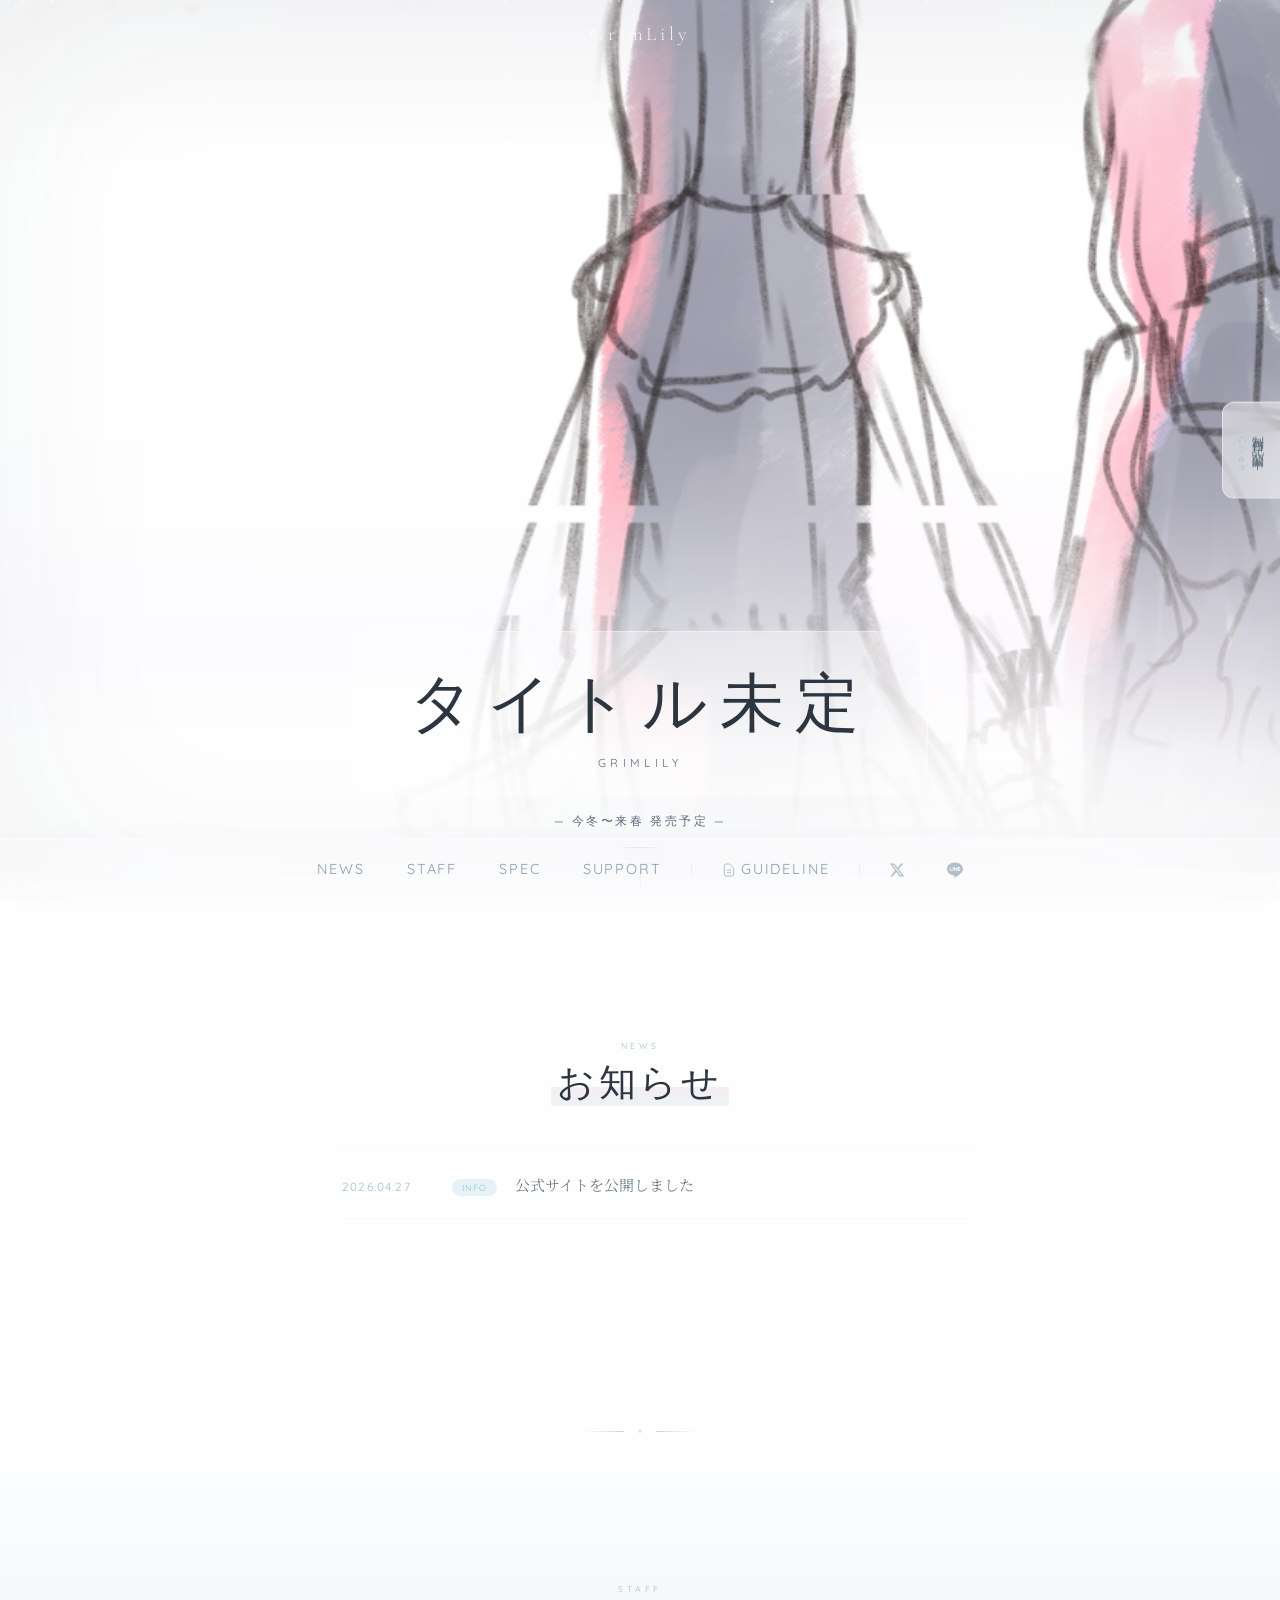
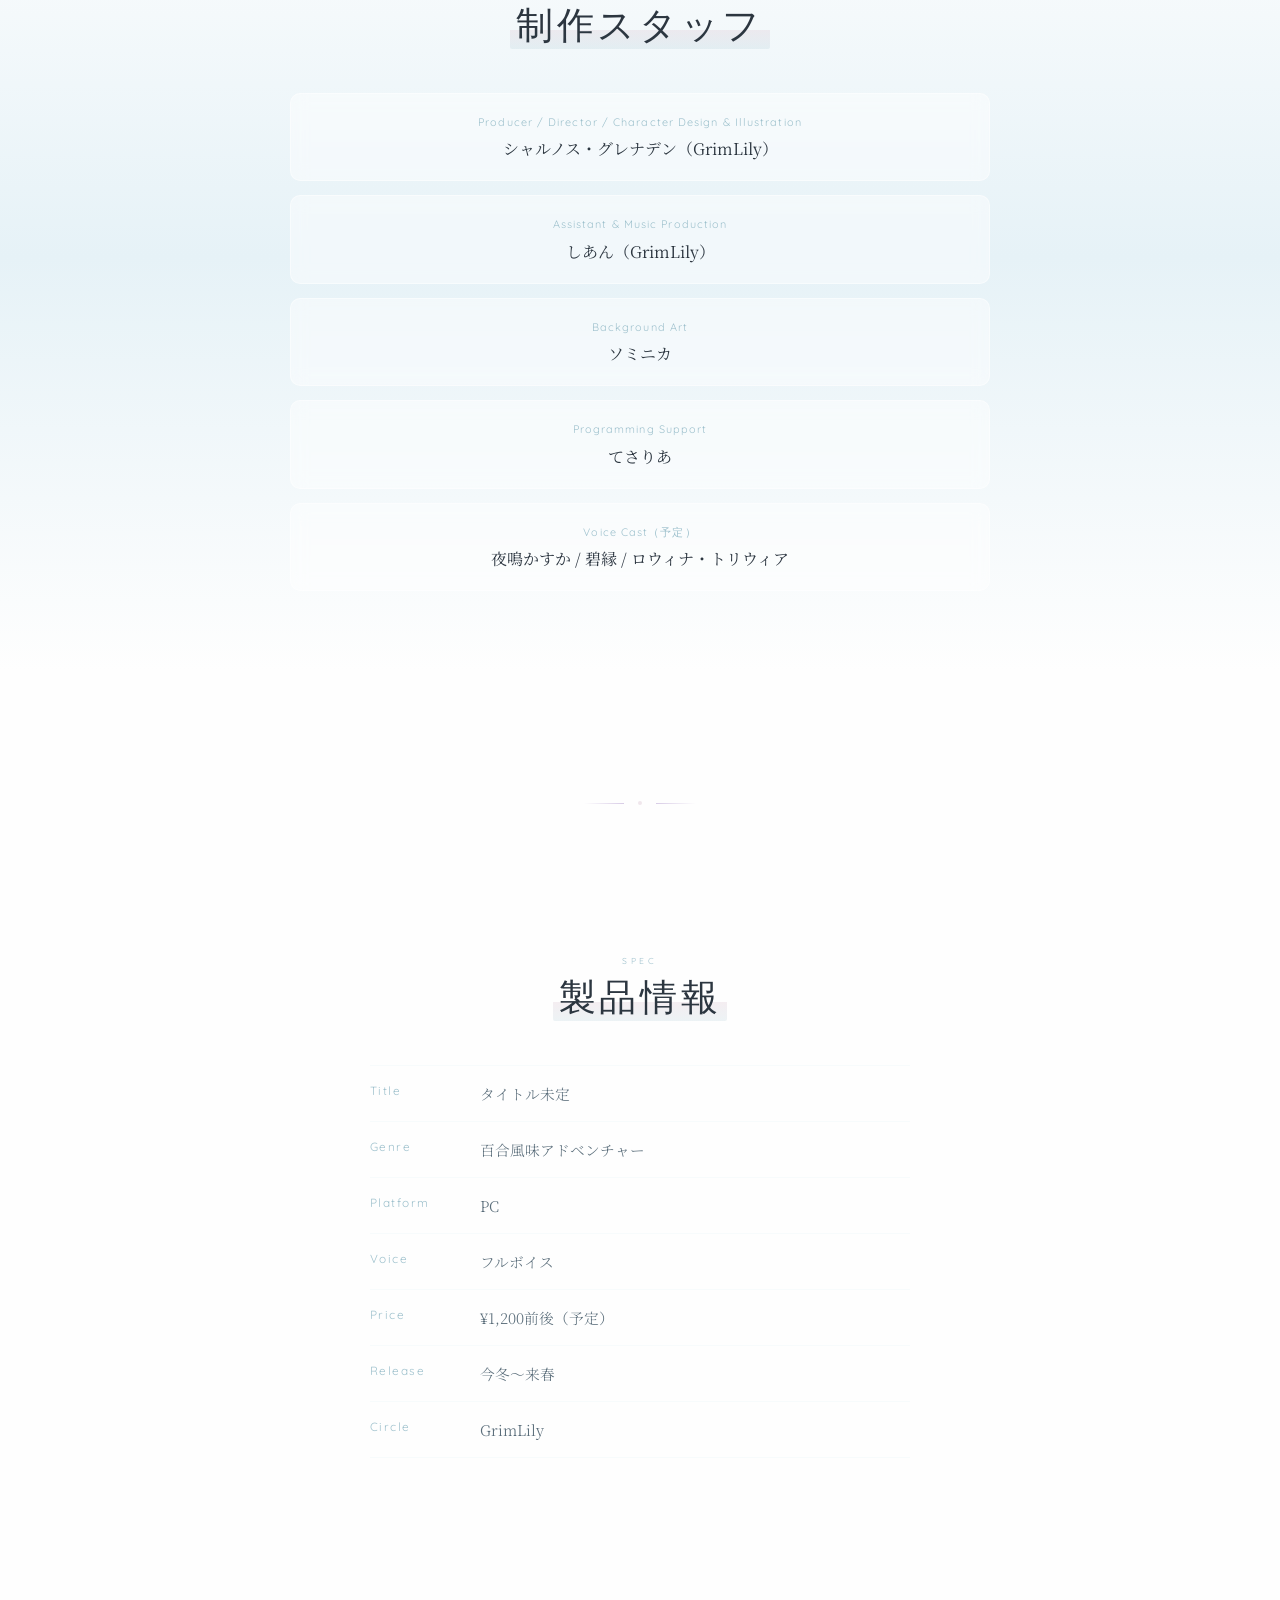
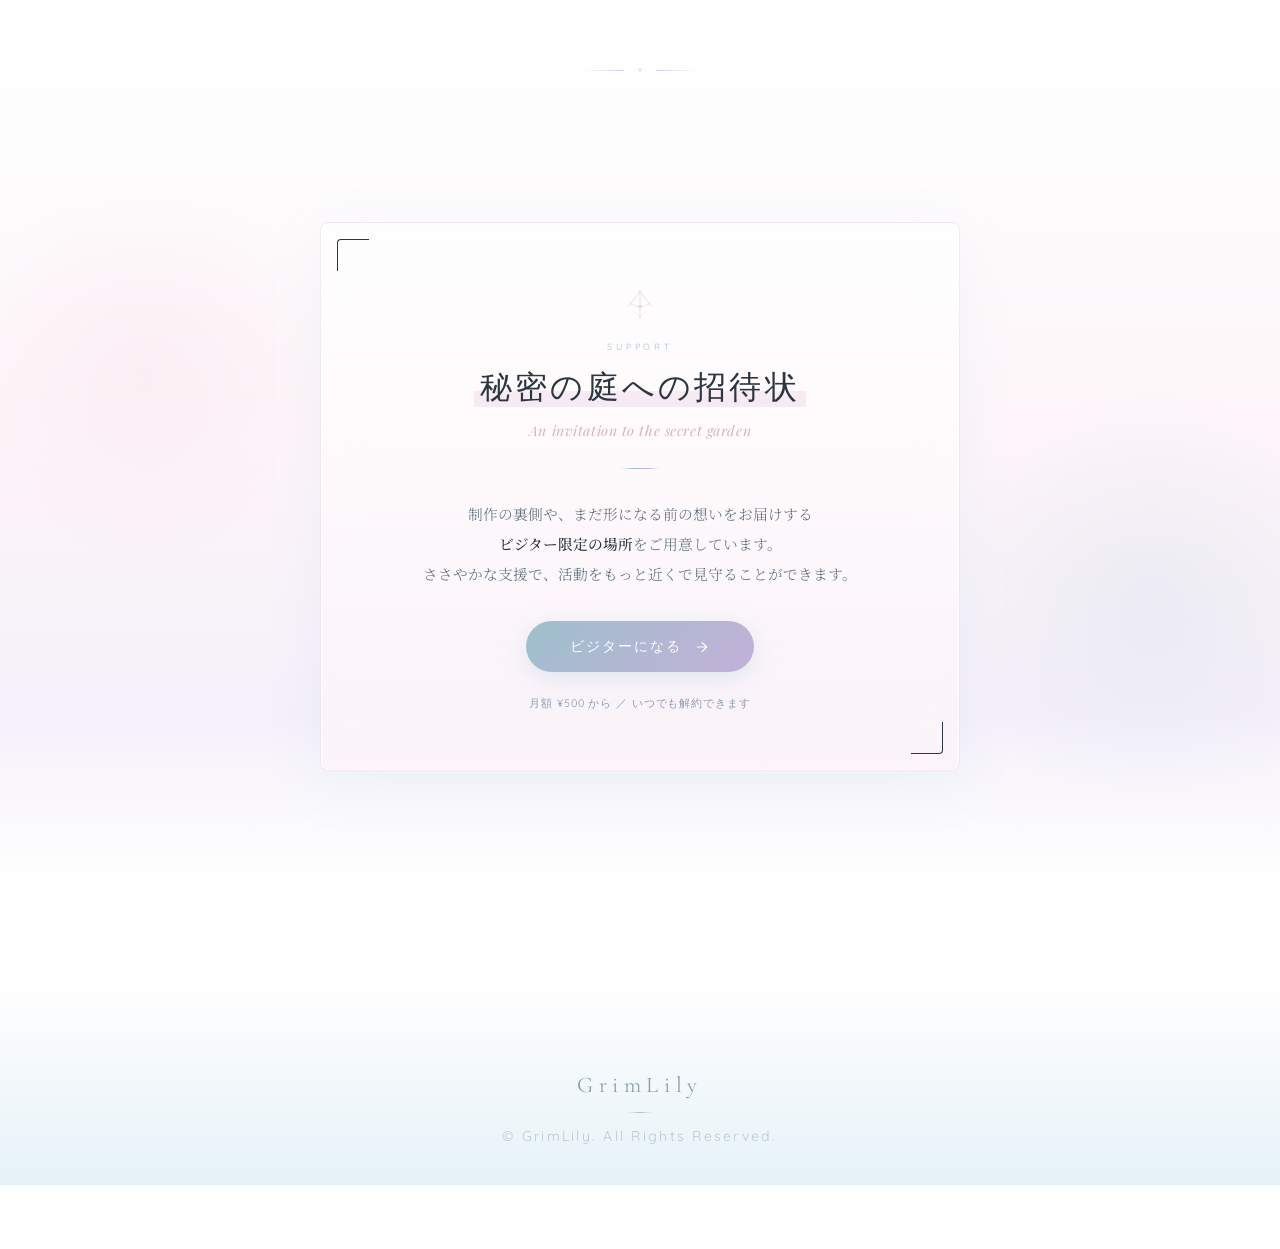
==== commit 6650906a: "Add files via upload" ====
--- a/index.html
+++ b/index.html
@@ -1,435 +1,401 @@
-<!DOCTYPE html>
-<html lang="ja">
-<head>
-    <meta charset="UTF-8">
-    <meta name="viewport" content="width=device-width, initial-scale=1.0">
-    <title>Sharnoth Grenadine Official</title>
-    <link rel="icon" href="favicon.ico" type="image/x-icon">
-    <link href="https://fonts.googleapis.com/css2?family=Almendra+Display&family=Cinzel:wght@400;700;900&family=Kaisei+Decol:wght@400;700&family=UnifrakturMaguntia&display=swap" rel="stylesheet">
-
-    <link rel="stylesheet" href="style.css">
-</head>
-<body>
-    <!-- ══════════════════════════════════════════════════
-         #loader — 這い寄る混沌 / Nyarlathotep
-         ══════════════════════════════════════════════════ -->
-    <div id="loader">
-        <!-- ウジャトの目 -->
-        <div class="loader-eye">𓂀&nbsp;&nbsp;𓂀</div>
-
-        <!-- 中央ステージ -->
-        <div class="loader-stage">
-            <div class="loader-outer-ring"></div>
-            <div class="loader-glyph-ring" id="glyphRing"></div>
-            <div class="loader-mid-ring"></div>
-            <div class="loader-inner-ring"></div>
-
-            <div class="loader-star-wrap">
-                <!-- 四芒星 メイン（クリムゾン） -->
-                <svg class="loader-star" viewBox="0 0 100 100" xmlns="http://www.w3.org/2000/svg">
-                    <path d="M50,2 C50,2 52,28 54,36 C58,44 74,44 98,50 C74,56 58,56 54,64 C52,72 50,98 50,98 C50,98 48,72 46,64 C42,56 26,56 2,50 C26,44 42,44 46,36 C48,28 50,2 50,2 Z"
-                        fill="url(#loaderStarGrad)" opacity="0.95"/>
-                    <path d="M50,18 C50,18 51,35 52,40 C54,46 60,48 75,50 C60,52 54,54 52,60 C51,65 50,82 50,82 C50,82 49,65 48,60 C46,54 40,52 25,50 C40,48 46,46 48,40 C49,35 50,18 50,18 Z"
-                        fill="rgba(255,255,255,0.07)"/>
-                    <defs>
-                        <radialGradient id="loaderStarGrad" cx="50%" cy="50%" r="50%">
-                            <stop offset="0%"   stop-color="rgba(255,255,255,0.9)"/>
-                            <stop offset="30%"  stop-color="rgba(219,15,77,0.95)"/>
-                            <stop offset="70%"  stop-color="rgba(160,5,40,0.8)"/>
-                            <stop offset="100%" stop-color="rgba(80,0,15,0.4)"/>
-                        </radialGradient>
-                    </defs>
-                </svg>
-
-                <!-- 四芒星 サブ（ゴールド） -->
-                <svg class="loader-star-2" viewBox="0 0 100 100" xmlns="http://www.w3.org/2000/svg">
-                    <path d="M50,5 C50,5 51.8,29 53.5,37 C57,44.5 72,45 95,50 C72,55 57,55.5 53.5,63 C51.8,71 50,95 50,95 C50,95 48.2,71 46.5,63 C43,55.5 28,55 5,50 C28,45 43,44.5 46.5,37 C48.2,29 50,5 50,5 Z"
-                        fill="url(#loaderStarGradGold)" opacity="0.85"/>
-                    <defs>
-                        <radialGradient id="loaderStarGradGold" cx="50%" cy="50%" r="50%">
-                            <stop offset="0%"   stop-color="rgba(255,240,180,0.9)"/>
-                            <stop offset="40%"  stop-color="rgba(209,173,63,0.8)"/>
-                            <stop offset="100%" stop-color="rgba(120,80,10,0.2)"/>
-                        </radialGradient>
-                    </defs>
-                </svg>
-
-                <div class="loader-core"></div>
-            </div>
-        </div><!-- /.loader-stage -->
-
-        <!-- タイトル -->
-        <div class="loader-text-area">
-            <div class="loader-title">Sharnoth Grenadine</div>
-        </div>
-
-        <!-- プログレスバー -->
-        <div class="loader-progress-wrap">
-            <div class="loader-progress-track">
-                <div class="loader-progress-fill"></div>
-            </div>
-        </div>
-    </div>
-    <!-- /#loader -->
-
-    <div class="base-bg"></div>
-
-    <div id="cursor-wrap">
-        <div class="cur-aura"></div>
-        <div class="cur-ring"></div>
-        <div class="cur-core"></div>
-        <div class="cur-heart">
-            <svg viewBox="0 0 24 24"><path d="M12 21.35l-1.45-1.32C5.4 15.36 2 12.28 2 8.5 2 5.42 4.42 3 7.5 3c1.74 0 3.41.81 4.5 2.09C13.09 3.81 14.76 3 16.5 3 19.58 3 22 5.42 22 8.5c0 3.78-3.4 6.86-8.55 11.54L12 21.35z"/></svg>
-        </div>
-    </div>
-
-    <div class="stars-layer"></div>
-
-    <video autoplay loop muted playsinline crossorigin="anonymous" class="bg-video" id="bgVideo">
-        <source src="images/45503_1280x720.mp4" type="video/mp4">
-    </video>
-    <div class="bg-overlay"></div>
-
-    <section id="home" class="hero">
-        <div class="hero-ritual-circle">
-            <div class="ritual-ring ritual-ring-1"></div>
-            <div class="ritual-ring ritual-ring-2"></div>
-            <div class="ritual-ring ritual-ring-3"></div>
-        </div>
-        <div class="hero-star-bg">
-            <svg viewBox="0 0 100 100" fill="white" xmlns="http://www.w3.org/2000/svg" style="width:100%;height:100%;">
-                <polygon points="50,5 60,45 95,50 60,55 50,95 40,55 5,50 40,45"/>
-                <polygon points="50,20 55,45 80,50 55,55 50,80 45,55 20,50 45,45" opacity="0.5"/>
-            </svg>
-        </div>
-        <div class="hero-text-box fade-up">
-            <div class="hero-incantation">Sharnoth Grenadine Official Site</div>
-            <h2 class="catchphrase">その影は、<br><span class="heal">癒やし</span>か<span class="chaos">混沌</span>か。</h2>
-        </div>
-        <div class="scroll-down fade-up delay-2">
-            <span>Scroll</span>
-            <div class="scroll-diamond"></div>
-        </div>
-        <!-- ── クラウドファンディングバナー ── -->
-        <div class="campfire-banner fade-up delay-2">
-            <a href="https://camp-fire.jp/projects/940089" target="_blank" rel="noopener noreferrer" class="campfire-banner-inner">
-                <div class="campfire-deco-line left"></div>
-                <div class="campfire-deco-line right"></div>
-                <span class="campfire-badge">Crowdfunding</span>
-                <p class="campfire-text">落ち着く声で究極の癒やしを。<br>シャルノスASMRプロジェクト✧</p>
-                <span class="campfire-period">2026 / 4 / 27 &ensp;—&ensp; 2026 / 7 / 15</span>
-                <span class="campfire-enter">CAMPFIREで支援する</span>
-            </a>
-        </div>
-    </section>
-
-    <section>
-        <div class="section-wrapper fade-up"><h2 class="section-title">Profile</h2></div>
-        <div class="section-divider fade-up delay-1"></div>
-        <div class="profile-layout fade-up delay-2" id="profile">
-            <div class="corner-star tl"><svg viewBox="0 0 20 20"><polygon points="10,1 12,8 19,10 12,12 10,19 8,12 1,10 8,8"/></svg></div>
-            <div class="corner-star tr"><svg viewBox="0 0 20 20"><polygon points="10,1 12,8 19,10 12,12 10,19 8,12 1,10 8,8"/></svg></div>
-            <div class="corner-star bl"><svg viewBox="0 0 20 20"><polygon points="10,1 12,8 19,10 12,12 10,19 8,12 1,10 8,8"/></svg></div>
-            <div class="corner-star br"><svg viewBox="0 0 20 20"><polygon points="10,1 12,8 19,10 12,12 10,19 8,12 1,10 8,8"/></svg></div>
-            <div class="profile-visual-area">
-                <div class="visual-main glitch-wrapper">
-                    <div id="profile-img-box" class="full-body-img-box"></div>
-                    <div class="costume-indicators">
-                        <button class="indicator-wrap active" data-costume="default"><div class="indicator-circle"></div><span>Default</span></button>
-                        <button class="indicator-wrap" data-costume="new1"><div class="indicator-circle"></div><span>New</span></button>
-                    </div>
-                </div>
-                <div class="channel-links">
-                    <a href="https://www.youtube.com/@GrenadineSyrup_" target="_blank" rel="noopener noreferrer" class="ch-link youtube">
-                        <svg viewBox="0 0 24 24"><path d="M19.615 3.184c-3.604-.246-11.631-.245-15.23 0-3.897.266-4.356 2.62-4.385 8.816.029 6.185.484 8.549 4.385 8.816 3.6.245 11.626.246 15.23 0 3.897-.266 4.356-2.62 4.385-8.816-.029-6.185-.484-8.549-4.385-8.816zm-10.615 12.816v-8l8 3.993-8 4.007z"/></svg>YouTube
-                    </a>
-                    <a href="https://www.twitch.tv/grenadinesyrup" target="_blank" rel="noopener noreferrer" class="ch-link twitch">
-                        <svg viewBox="0 0 24 24"><path d="M11.571 4.714h1.715v5.143H11.57zm4.715 0H18v5.143h-1.714zM6 0L1.714 4.286v15.428h5.143V24l4.286-4.286h3.428L22.286 12V0zm14.571 11.143l-3.428 3.428h-3.429l-3 3v-3H6.857V1.714h13.714Z"/></svg>Twitch
-                    </a>
-                </div>
-            </div>
-            <div class="profile-text-area">
-                <div class="profile-name-box">
-                    <h1 class="profile-name-en">Sharnoth Grenadine</h1>
-                    <span class="profile-name-ja">シャルノス グレナデン</span>
-                </div>
-                <div class="profile-quote-sub-container">
-                    <div class="profile-quote-sub">「皆さんが安心して暮らせる"ドリームランド"を作りましょう♪」</div>
-                </div>
-                <div class="profile-tabs">
-                    <button class="tab-btn active" data-target="tab-intro"><svg viewBox="0 0 24 24"><path d="M12 12c2.21 0 4-1.79 4-4s-1.79-4-4-4-4 1.79-4 4 1.79 4 4 4zm0 2c-2.67 0-8 1.34-8 4v2h16v-2c0-2.66-5.33-4-8-4z"/></svg>Profile</button>
-                    <button class="tab-btn" data-target="tab-likes"><svg viewBox="0 0 24 24"><path d="M12 21.35l-1.45-1.32C5.4 15.36 2 12.28 2 8.5 2 5.42 4.42 3 7.5 3c1.74 0 3.41.81 4.5 2.09C13.09 3.81 14.76 3 16.5 3 19.58 3 22 5.42 22 8.5c0 3.78-3.4 6.86-8.55 11.54L12 21.35z"/></svg>Like & Skill</button>
-                    <button class="tab-btn" data-target="tab-wishlist"><svg viewBox="0 0 24 24"><path d="M20 6h-2.18c.11-.31.18-.65.18-1 0-1.66-1.34-3-3-3-1.05 0-1.96.54-2.5 1.35l-.5.65-.5-.65C10.96 2.54 10.05 2 9 2 7.34 2 6 3.34 6 5c0 .35.07.69.18 1H4c-1.11 0-1.99.89-1.99 2L2 19c0 1.11.89 2 2 2h16c1.11 0 2-.89 2-2V8c0-1.11-.89-2-2-2zm-5-2c.55 0 1 .45 1 1s-.45 1-1 1-1-.45-1-1 .45-1 1-1zM9 4c.55 0 1 .45 1 1s-.45 1-1 1-1-.45-1-1 .45-1 1-1zm11 15H4V8h16v11z"/></svg>Present</button>
-                    <button class="tab-btn" data-target="tab-special-thanks"><svg viewBox="0 0 24 24"><path d="M11.99 2C6.47 2 2 6.48 2 12s4.47 10 9.99 10C17.52 22 22 17.52 22 12S17.52 2 11.99 2zm4.24 16L12 15.45 7.77 18l1.12-4.81-3.73-3.23 4.92-.42L12 5l1.92 4.53 4.92.42-3.73 3.23L16.23 18z"/></svg>Special Thanks</button>
-                </div>
-                <div id="tab-intro" class="tab-content active">
-                    <div class="profile-basic-info">
-                        <div class="info-item"><span class="info-label">ファンネーム：</span><span class="info-value">深徒</span></div>
-                        <div class="info-item"><span class="info-label">推しマーク：</span><span class="info-value">🖤🕳</span></div>
-                    </div>
-                    <p>長きに渡り封印されていた邪神。<br>封印を解かれたのはいいものの、<br>記憶も曖昧でうまく力が出せない状態に陥っている。</p>
-                    <p>なんか大邪神っぽいという理由で、夫と妻を10人くらい迎え入れる予定。<br>（ファーストダーリンは決まったので、セカンドダーリンとファーストハニーを募集中）</p>
-                    <p>信仰（深徒）を集め、理想の"ドリームランド"を作ろうとしている。</p>
-                    <p>いわゆるセルフ受肉で、特技は姿を変化させること。<br>（力を使うので乱用は出来ない）</p>
-                    <div class="youtube-wrap" style="margin: 30px 0 10px 0; max-width: 320px; border: 1px solid rgba(209,173,63,0.3);">
-                        <iframe src="https://www.youtube.com/embed/3KAkgTgFG9o" title="YouTube" allowfullscreen></iframe>
-                    </div>
-                    <div class="stream-tags-section">
-                        <strong style="color:var(--gold);">Stream Tags:</strong>
-                        <div class="stream-tags">
-                            <span class="stream-tag" data-desc="総合タグ">#シャルノスグレナデン</span>
-                            <span class="stream-tag" id="art-trigger" data-desc="ファンアートタグ。ルールなど詳細はクリック！">#グレフィックス<span class="click-hint">Click</span></span>
-                            <span class="stream-tag" id="kuenaden-trigger" data-desc="飯テロ用。毎週月曜日に配信で紹介中♡詳細はクリック！">#食えナデン<span class="click-hint">Click</span></span>
-                        </div>
-                    </div>
-                </div>
-                <div id="tab-likes" class="tab-content">
-                    <div class="profile-data-grid">
-                        <div class="data-section">
-                            <strong style="color:var(--gold);">Likes:</strong>
-                            <div class="likes-tags"><span>料理</span><span>ネギトロ</span><span>からあげ</span><span>お寿司</span><span>いなり寿司</span><span>鴨</span><span>アーモンド</span><span>杏仁</span><span>リンゴ</span><span>カフェオレ</span><span>牧場物語</span><span>テイルズ</span><span>良い声</span><span>メカクレ</span><span>深徒♡</span></div>
-                        </div>
-                        <div class="data-section">
-                            <strong style="color:var(--gold);">Skill:</strong>
-                            <div class="likes-tags"><span>Illustration</span><span>Live2D</span><span>MV制作</span></div>
-                        </div>
-                    </div>
-                </div>
-                <div id="tab-wishlist" class="tab-content">
-                    <p style="margin-bottom:25px;color:rgba(255,255,255,0.7);border-left:4px solid var(--crimson);padding-left:15px;">皆さんだと思って大事にいたします</p>
-                    <div class="wish-grid">
-                        <a href="https://gi-pt.com/main/wishlist/fan-view/3a111828-ba2d-1c72-1314-9f182227a6e2" target="_blank" rel="noopener noreferrer" class="wish-item">
-                            <span class="service-name"><svg viewBox="0 0 24 24"><path d="M12 21.35l-1.45-1.32C5.4 15.36 2 12.28 2 8.5 2 5.42 4.42 3 7.5 3c1.74 0 3.41.81 4.5 2.09C13.09 3.81 14.76 3 16.5 3 19.58 3 22 5.42 22 8.5c0 3.78-3.4 6.86-8.55 11.54L12 21.35z"/></svg>Gipt</span>
-                            <span class="service-desc">生贄がほしいです⋯⋯</span>
-                        </a>
-                        <a href="https://giftee.com/u/grenadine" target="_blank" rel="noopener noreferrer" class="wish-item">
-                            <span class="service-name"><svg viewBox="0 0 24 24"><path d="M18 8h1a4 4 0 0 1 0 8h-1M2 8h14v9a4 4 0 0 1-4 4H6a4 4 0 0 1-4-4V8zM6 1v3M10 1v3M14 1v3"/></svg>Giftee</span>
-                            <span class="service-desc">たまにちょっと贅沢させて？</span>
-                        </a>
-                    </div>
-                    <p style="margin-top:35px; margin-bottom:15px;color:rgba(255,255,255,0.7);border-left:4px solid var(--crimson);padding-left:15px;">お手紙やGIPTで送れないものなどはこちら</p>
-                    <div class="wish-grid">
-                        <a href="https://ouen55.com/grenadinesyrup_/" target="_blank" rel="noopener noreferrer" class="wish-item">
-                            <span class="service-name"><svg viewBox="0 0 24 24"><path d="M20 6h-2.18c.11-.31.18-.65.18-1 0-1.66-1.34-3-3-3-1.05 0-1.96.54-2.5 1.35l-.5.65-.5-.65C10.96 2.54 10.05 2 9 2 7.34 2 6 3.34 6 5c0 .35.07.69.18 1H4c-1.11 0-1.99.89-1.99 2L2 19c0 1.11.89 2 2 2h16c1.11 0 2-.89 2-2V8c0-1.11-.89-2-2-2zm-5-2c.55 0 1 .45 1 1s-.45 1-1 1-1-.45-1-1 .45-1 1-1zM9 4c.55 0 1 .45 1 1s-.45 1-1 1-1-.45-1-1 .45-1 1-1zm11 15H4V8h16v11z"/></svg>オーエン配送</span>
-                        </a>
-                    </div>
-                </div>
-                <div id="tab-special-thanks" class="tab-content">
-                    <p style="margin-bottom:20px;color:rgba(255,255,255,0.7);border-left:4px solid var(--gold);padding-left:15px;line-height:2.0;">活動を支えてくださっている皆さまへの感謝を込めて。</p>
-                    <div class="thanks-section-title">✦ Special Thanks</div>
-                    <div class="special-thanks-grid">
-                        <a href="https://x.com/monimoni_itame" target="_blank" rel="noopener noreferrer" class="thanks-card" style="text-decoration:none;">
-                            <span class="thanks-role">Logo Design</span>
-                            <span class="thanks-name">もにいため 様</span>
-                            <span class="thanks-note">ロゴデザイン</span>
-                        </a>
-                        <a href="https://www.youtube.com/channel/UCIjh3v-zE37uqsKYd4htd6g" target="_blank" rel="noopener noreferrer" class="thanks-card" style="text-decoration:none;">
-                            <span class="thanks-role">OP/ED Music</span>
-                            <span class="thanks-name">しあん 様</span>
-                            <span class="thanks-note">OP/ED Music制作</span>
-                        </a>
-                    </div>
-                    <div class="thanks-section-title">✦ Special Support</div>
-                    <div class="special-thanks-grid">
-                        <div class="thanks-card">
-                            <span class="thanks-role">深徒の皆さん</span>
-                            <span class="thanks-name">All Followers</span>
-                            <span class="thanks-note">いつもありがとう♡</span>
-                        </div>
-                    </div>
-                    <div class="thanks-section-title" style="margin-top:36px;">✦ Crowdfunding Supporters</div>
-                    <div style="text-align:center;margin-top:16px;">
-                        <p style="color:rgba(200,180,140,0.7);font-size:0.9rem;line-height:2.0;margin-bottom:18px;">シャルノスASMRプロジェクトを支援してくださった皆さま。<br>深徒の皆さんの力があってこそです。本当にありがとう。</p>
-                        <button class="cf-supporters-btn" id="open-supporters">
-                            <svg viewBox="0 0 24 24" fill="currentColor" style="width:18px;height:18px;"><path d="M12 21.35l-1.45-1.32C5.4 15.36 2 12.28 2 8.5 2 5.42 4.42 3 7.5 3c1.74 0 3.41.81 4.5 2.09C13.09 3.81 14.76 3 16.5 3 19.58 3 22 5.42 22 8.5c0 3.78-3.4 6.86-8.55 11.54L12 21.35z"/></svg>
-                            支援者一覧を見る
-                        </button>
-                    </div>
-                </div>
-            </div>
-        </div>
-    </section>
-
-    <section id="works">
-        <div class="section-wrapper fade-up"><h2 class="section-title">Works</h2></div>
-        <div class="section-divider fade-up delay-1"></div>
-        <div class="works-section-wrap fade-up delay-2">
-
-            <!-- VTuber企業案件 -->
-            <div class="works-category">
-                <div class="works-category-header">
-                    <span class="works-cat-icon">
-                        <svg viewBox="0 0 24 24" fill="currentColor"><path d="M17 10.5V7c0-.55-.45-1-1-1H4c-.55 0-1 .45-1 1v10c0 .55.45 1 1 1h12c.55 0 1-.45 1-1v-3.5l4 4v-11l-4 4z"/></svg>
-                    </span>
-                    <div>
-                        <div class="works-cat-label">VTuber</div>
-                        <div class="works-cat-sub">企業案件のみ記載</div>
-                    </div>
-                </div>
-                <div class="works-list" id="vtuber-works-preview">
-                    <p style="text-align:center;color:rgba(200,175,110,0.45);font-size:0.88rem;letter-spacing:1.5px;padding:20px 0;">実績が追加され次第更新されます。</p>
-                </div>
-            </div>
-
-            <!-- Creator実績 -->
-            <div class="works-category">
-                <div class="works-category-header">
-                    <span class="works-cat-icon" style="color:var(--gold);background:rgba(209,173,63,0.1);border-color:rgba(209,173,63,0.3);box-shadow:0 0 18px rgba(209,173,63,0.1);">
-                        <svg viewBox="0 0 24 24" fill="currentColor"><path d="M3 17.25V21h3.75L17.81 9.94l-3.75-3.75L3 17.25zM20.71 7.04c.39-.39.39-1.02 0-1.41l-2.34-2.34c-.39-.39-1.02-.39-1.41 0l-1.83 1.83 3.75 3.75 1.83-1.83z"/></svg>
-                    </span>
-                    <div>
-                        <div class="works-cat-label" style="color:var(--gold);">Creator</div>
-                        <div class="works-cat-sub">各カテゴリをクリックして実績を見る</div>
-                    </div>
-                </div>
-                <div class="creator-cards">
-                    <button class="creator-card" id="open-illust">
-                        <div class="creator-card-bg"></div>
-                        <span class="creator-card-icon">🎨</span>
-                        <span class="creator-card-label">Illustration</span>
-                        <span class="creator-card-count" id="illust-count">— works</span>
-                        <span class="creator-card-hint">Click to view</span>
-                    </button>
-                    <button class="creator-card" id="open-live2d">
-                        <div class="creator-card-bg"></div>
-                        <span class="creator-card-icon">✦</span>
-                        <span class="creator-card-label">Live2D</span>
-                        <span class="creator-card-count" id="live2d-count">— works</span>
-                        <span class="creator-card-hint">Click to view</span>
-                    </button>
-                    <button class="creator-card" id="open-mv">
-                        <div class="creator-card-bg"></div>
-                        <span class="creator-card-icon">🎬</span>
-                        <span class="creator-card-label">MV</span>
-                        <span class="creator-card-count" id="mv-count">— works</span>
-                        <span class="creator-card-hint">Click to view</span>
-                    </button>
-                </div>
-            </div>
-
-            <div class="works-note">
-                ※ 掲載可能な実績のみを記載しています。非公開案件については掲載しておりません。
-            </div>
-            <div style="text-align:center;margin-top:30px;">
-                <a href="commission.html" class="works-inquiry-btn">
-                    <span class="works-inquiry-deco left"></span>
-                    <span class="works-inquiry-deco right"></span>
-                    <svg viewBox="0 0 24 24" style="width:20px;height:20px;fill:currentColor;"><path d="M20 4H4c-1.1 0-2 .9-2 2v12c0 1.1.9 2 2 2h16c1.1 0 2-.9 2-2V6c0-1.1-.9-2-2-2zm0 4l-8 5-8-5V6l8 5 8-5v2z"/></svg>
-                    <span class="works-inquiry-label">お仕事のご依頼はこちら</span>
-                    <span class="works-inquiry-arrow">→</span>
-                </a>
-            </div>
-        </div>
-    </section>
-
-    <section id="game">
-        <div class="section-wrapper fade-up"><h2 class="section-title">Game</h2></div>
-        <div class="section-divider fade-up delay-1"></div>
-        <div class="media-grid" style="grid-template-columns:1fr;max-width:800px;">
-            <div class="media-item fade-up delay-2" style="padding:0; background: transparent; border: none; box-shadow: none;">
-                <a href="https://sharnoth0.github.io/GrimLily/" target="_blank" rel="noopener noreferrer" class="game-banner-inner" style="text-decoration:none;">
-                    <div class="game-banner-bg"></div>
-                    <div class="game-banner-content">
-                        <span class="game-genre-badge">百合風味アドベンチャー</span>
-                        <h3 class="banner-title">GrimLily</h3>
-                        <span class="banner-sub">タイトル未定 — 今冬〜来春 発売予定</span>
-                    </div>
-                </a>
-            </div>
-        </div>
-    </section>
-
-    <section id="ci-en">
-        <div class="section-wrapper fade-up"><h2 class="section-title">Ci-en</h2></div>
-        <div class="section-divider fade-up delay-1"></div>
-        <div class="media-grid" style="grid-template-columns:1fr;max-width:800px;">
-            <div class="media-item fade-up delay-2" style="padding:0; background: transparent; border: none; box-shadow: none;">
-                <div class="cien-desc-card">
-                    <div class="cien-desc-corner tl">✦</div>
-                    <div class="cien-desc-corner tr">✦</div>
-                    <div class="cien-desc-corner bl">✦</div>
-                    <div class="cien-desc-corner br">✦</div>
-                    <div class="cien-desc-glow"></div>
-                    <div class="cien-desc-header">
-                        <span class="cien-desc-label">Official Fanclub</span>
-                    </div>
-                    <p class="cien-desc-text">
-                        応援してくれる深徒、深徒候補を認知する<br>オフィシャルファンクラブです。
-                    </p>
-                    <div class="cien-desc-features">
-                        <span class="cien-feature">音声動画</span>
-                        <span class="cien-feature">料理日記</span>
-                        <span class="cien-feature">シチュエーションボイス</span>
-                        <span class="cien-feature">1on1通話</span>
-                        <span class="cien-feature">ゲーム制作日記</span>
-                    </div>
-                    <p class="cien-desc-sub">
-                        様々なお返しをご用意しています。<br>
-                        支援の使い道は活動費がメイン。<br>
-                        きっとご満足していただけますのでこの機会にどうぞ🎶
-                    </p>
-                    <a href="https://ci-en.net/creator/35826" target="_blank" rel="noopener noreferrer" class="cien-card-btn">
-                        <span class="cien-card-btn-text">Ci-enへ入会する</span>
-                        <span class="cien-card-btn-arrow">→</span>
-                    </a>
-                </div>
-            </div>
-        </div>
-    </section>
-
-    <section id="goods">
-        <div class="section-wrapper fade-up"><h2 class="section-title">Goods</h2></div>
-        <div class="section-divider fade-up delay-1"></div>
-        <div class="media-grid" style="grid-template-columns:1fr;max-width:800px;">
-            <div class="media-item fade-up delay-2" style="padding:0; background: transparent; border: none; box-shadow: none;">
-                <p style="line-height:2.2;color:rgba(255,255,255,0.8);margin-bottom:30px; text-align: center;">
-                    グッズやボイス、ガジェット等を販売する場所です。<br>ぜひ手に入れてくださいね。
-                </p>
-                <a href="https://gren.booth.pm/" target="_blank" rel="noopener noreferrer" class="booth-banner-inner">
-                    <div class="booth-shimmer"></div>
-                    <div class="booth-deco-line left"></div>
-                    <div class="booth-deco-line right"></div>
-                    <span class="booth-badge">Official Store</span>
-                    <h3 class="banner-title">BOOTH</h3>
-                    <span class="banner-sub">グッズ・ボイス・ガジェット</span>
-                    <span class="booth-enter">ショップを見る</span>
-                </a>
-            </div>
-        </div>
-    </section>
-
-    <nav class="floating-nav">
-        <ul id="nav-list">
-            <div class="nav-slider" id="nav-slider"></div>
-            <li><a href="#home"><span class="nav-rune"><svg viewBox="0 0 24 24" xmlns="http://www.w3.org/2000/svg"><path d="M12,1 C12,1 13,8.5 14,10 C15.5,11.5 20,12 23,12 C20,12 15.5,12.5 14,14 C13,15.5 12,23 12,23 C12,23 11,15.5 10,14 C8.5,12.5 4,12 1,12 C4,12 8.5,11.5 10,10 C11,8.5 12,1 12,1Z"/></svg></span>Top</a></li>
-            <li><a href="#profile"><span class="nav-rune"><svg viewBox="0 0 24 24" xmlns="http://www.w3.org/2000/svg"><path d="M12,1 C12,1 13,8.5 14,10 C15.5,11.5 20,12 23,12 C20,12 15.5,12.5 14,14 C13,15.5 12,23 12,23 C12,23 11,15.5 10,14 C8.5,12.5 4,12 1,12 C4,12 8.5,11.5 10,10 C11,8.5 12,1 12,1Z"/></svg></span>Profile</a></li>
-            <li><a href="#works"><span class="nav-rune"><svg viewBox="0 0 24 24" xmlns="http://www.w3.org/2000/svg"><path d="M12,1 C12,1 13,8.5 14,10 C15.5,11.5 20,12 23,12 C20,12 15.5,12.5 14,14 C13,15.5 12,23 12,23 C12,23 11,15.5 10,14 C8.5,12.5 4,12 1,12 C4,12 8.5,11.5 10,10 C11,8.5 12,1 12,1Z"/></svg></span>Works</a></li>
-            <li><a href="#game"><span class="nav-rune"><svg viewBox="0 0 24 24" xmlns="http://www.w3.org/2000/svg"><path d="M12,1 C12,1 13,8.5 14,10 C15.5,11.5 20,12 23,12 C20,12 15.5,12.5 14,14 C13,15.5 12,23 12,23 C12,23 11,15.5 10,14 C8.5,12.5 4,12 1,12 C4,12 8.5,11.5 10,10 C11,8.5 12,1 12,1Z"/></svg></span>Game</a></li>
-            <li><a href="#ci-en"><span class="nav-rune"><svg viewBox="0 0 24 24" xmlns="http://www.w3.org/2000/svg"><path d="M12,1 C12,1 13,8.5 14,10 C15.5,11.5 20,12 23,12 C20,12 15.5,12.5 14,14 C13,15.5 12,23 12,23 C12,23 11,15.5 10,14 C8.5,12.5 4,12 1,12 C4,12 8.5,11.5 10,10 C11,8.5 12,1 12,1Z"/></svg></span>Ci-en</a></li>
-            <li><a href="#goods"><span class="nav-rune"><svg viewBox="0 0 24 24" xmlns="http://www.w3.org/2000/svg"><path d="M12,1 C12,1 13,8.5 14,10 C15.5,11.5 20,12 23,12 C20,12 15.5,12.5 14,14 C13,15.5 12,23 12,23 C12,23 11,15.5 10,14 C8.5,12.5 4,12 1,12 C4,12 8.5,11.5 10,10 C11,8.5 12,1 12,1Z"/></svg></span>Goods</a></li>
-        </ul>
-    </nav>
-
-
-
-    <!-- Creator モーダル (Illust / Live2D / MV 共通) -->
-    <div class="modal-overlay" id="creator-modal">
-        <div class="modal-content creator-modal-content">
-            <button class="modal-close" id="creator-modal-close">
-                <svg viewBox="0 0 24 24" stroke="currentColor" stroke-width="2" fill="none"><line x1="18" y1="6" x2="6" y2="18"/><line x1="6" y1="6" x2="18" y2="18"/></svg>
-            </button>
-            <div class="creator-modal-header">
-                <span class="creator-modal-icon" id="creator-modal-icon"></span>
-                <div>
-                    <h3 class="creator-modal-title" id="creator-modal-title"></h3>
-                    <p class="creator-modal-sub" id="creator-modal-sub"></p>
-                </div>
-            </div>
-            <div class="creator-timeline" id="creator-timeline"></div>
-        </div>
-    </div>
-
-    <script data-cfasync="false" src="/cdn-cgi/scripts/5c5dd728/cloudflare-static/email-decode.min.js"></script>
-    <script src="script.js"></script>
-</body>
-</html>+<!DOCTYPE html>
+<html lang="ja">
+<head>
+<meta charset="UTF-8">
+<meta name="viewport" content="width=device-width, initial-scale=1.0">
+<title>GrimLily | タイトル未定 公式サイト</title>
+<link href="https://fonts.googleapis.com/css2?family=Cormorant+Garamond:ital,wght@0,300;0,400;0,500;0,600;1,300;1,400&family=Noto+Serif+JP:wght@200;300;400;500&family=Quicksand:wght@300;400;500;600&family=Playfair+Display:ital,wght@0,400;0,500;1,400&display=swap" rel="stylesheet">
+<style>
+*,*::before,*::after{margin:0;padding:0;box-sizing:border-box}
+:root{
+  --white:#fefefe;--off:#faf9fc;
+  --sf:#e6f2f7;--sl:#d0eaf4;--sm:#b4dbe8;--sd:#89c2d4;
+  --lv:#ece4f3;--ll:#f5f0fa;--lm:#d8cce6;--ld:#c4b0d8;
+  --rs:#f0c6d9;--rl:#f8e6ef;--rp:#fdf5f9;
+  --tx:#2c3640;--tm:#5a6d7a;--tl:#8a9dad;
+  --ac:#9dc0cc;--wm:#d1b3c3;
+  --fd:'Cormorant Garamond',serif;--fb:'Noto Serif JP',serif;
+  --fu:'Quicksand',sans-serif;--fa:'Playfair Display',serif;
+}
+html{scroll-behavior:smooth;overflow-x:hidden}
+body{font-family:var(--fb);color:var(--tx);background:var(--white);overflow-x:hidden;padding-bottom:64px}
+::selection{background:var(--sl);color:var(--tx)}
+
+/* ===== LOADER — APPLE ===== */
+#loader{position:fixed;inset:0;z-index:9999;background:var(--white);display:flex;flex-direction:column;align-items:center;justify-content:center;gap:32px;transition:opacity 1s,visibility 1s}
+#loader.hidden{opacity:0;visibility:hidden;pointer-events:none}
+.loader-apple{position:relative;width:56px;height:56px;animation:appleBreath 3s ease-in-out infinite}
+.loader-apple svg{width:100%;height:100%;filter:drop-shadow(0 2px 12px rgba(209,179,195,.25))}
+.loader-ring{position:absolute;inset:-12px;border-radius:50%;border:1px solid transparent;border-top-color:var(--rs);animation:loaderSpin 2.4s linear infinite;opacity:.3}
+@keyframes appleBreath{0%,100%{transform:scale(1);opacity:.85}50%{transform:scale(1.05);opacity:1}}
+@keyframes loaderSpin{to{transform:rotate(360deg)}}
+.loader-text{font-family:var(--fd);font-size:1.15rem;letter-spacing:.28em;color:var(--tm);font-weight:300;opacity:0;animation:fadeIn 1s .3s forwards}
+.loader-sub{font-family:var(--fu);font-size:.5rem;letter-spacing:.35em;text-transform:uppercase;color:var(--tl);opacity:0;animation:fadeIn 1s .6s forwards;margin-top:-20px}
+
+/* ===== TOP LOGO ===== */
+.top-bar{position:fixed;top:0;left:0;right:0;z-index:99;padding:22px 40px;display:flex;justify-content:center;transition:all .6s}
+.top-bar.scrolled{padding:14px 40px;background:rgba(254,254,252,.5);backdrop-filter:blur(20px) saturate(1.3);-webkit-backdrop-filter:blur(20px) saturate(1.3);border-bottom:1px solid rgba(255,255,255,.35)}
+.top-logo{font-family:var(--fd);font-size:1.2rem;font-weight:300;letter-spacing:.2em;color:rgba(255,255,255,.85);text-decoration:none;transition:color .6s;opacity:0;animation:fadeIn .8s .4s forwards}
+.top-bar.scrolled .top-logo{color:var(--tm)}
+
+/* ===== BOTTOM NAV ===== */
+.bottom-nav{position:fixed;bottom:0;left:0;right:0;z-index:100;display:flex;align-items:center;justify-content:center;gap:6px;padding:0 20px;height:62px;
+  background:rgba(250,249,252,.4);backdrop-filter:blur(32px) saturate(1.6);-webkit-backdrop-filter:blur(32px) saturate(1.6);
+  border-top:1px solid rgba(255,255,255,.5);box-shadow:0 -2px 20px rgba(137,194,212,.05);
+  transform:translateY(100%);animation:slideUp .5s 1s forwards}
+@keyframes slideUp{to{transform:none}}
+.bottom-nav a,.bottom-nav button{font-family:var(--fu);font-size:.9rem;letter-spacing:.13em;text-transform:uppercase;text-decoration:none;color:var(--tl);padding:10px 18px;border-radius:22px;background:transparent;border:none;cursor:pointer;transition:all .3s;white-space:nowrap;display:flex;align-items:center;gap:4px;line-height:1}
+.bottom-nav a:hover,.bottom-nav button:hover{background:rgba(236,228,243,.35);color:var(--tm)}
+.bottom-nav a.active{background:rgba(137,194,212,.12);color:var(--tx)}
+.nav-sep{width:1px;height:16px;background:linear-gradient(180deg,transparent,var(--lm),transparent);flex-shrink:0;margin:0 5px;opacity:.35}
+.bottom-nav svg{width:16px;height:16px;flex-shrink:0;opacity:.65}
+
+/* ===== HERO ===== */
+#hero{position:relative;height:100vh;overflow:hidden;display:flex;align-items:flex-end;justify-content:center}
+.hero-bg{position:absolute;inset:-5%;background-image:url('https://sharnoth0.github.io/images/告知イラストラフイメージ.png');background-size:cover;background-position:center 12%;animation:heroB 28s ease-in-out infinite alternate}
+@keyframes heroB{0%{transform:scale(1) translate(0,0)}50%{transform:scale(1.06) translate(-0.5%,-0.3%)}100%{transform:scale(1.1) translate(0.3%,-0.5%)}}
+.hero-fade{position:absolute;inset:0;pointer-events:none;
+  background:linear-gradient(180deg,rgba(44,54,64,.03) 0%,transparent 20%,transparent 40%,rgba(250,249,252,.2) 55%,rgba(250,249,252,.65) 72%,rgba(254,254,254,.92) 84%,var(--white) 94%);}
+.hero-vignette{position:absolute;inset:0;box-shadow:inset 0 0 200px rgba(44,54,64,.05);pointer-events:none}
+.hero-shimmer{position:absolute;inset:0;pointer-events:none;z-index:1;overflow:hidden}
+.hero-shimmer::before{content:'';position:absolute;top:-50%;left:-50%;width:200%;height:200%;background:conic-gradient(from 0deg at 50% 50%,transparent 0%,rgba(255,255,255,.04) 10%,transparent 20%,rgba(240,198,217,.03) 30%,transparent 40%,rgba(157,192,204,.03) 50%,transparent 60%);animation:shimmerSpin 30s linear infinite}
+@keyframes shimmerSpin{to{transform:rotate(360deg)}}
+.hero-particles{position:absolute;inset:0;pointer-events:none;z-index:1;overflow:hidden}
+.h-particle{position:absolute;width:3px;height:3px;border-radius:50%;background:rgba(255,255,255,.5);animation:hFloat linear infinite}
+@keyframes hFloat{0%{transform:translateY(100vh) scale(0);opacity:0}20%{opacity:1}80%{opacity:.6}100%{transform:translateY(-20vh) scale(1.2);opacity:0}}
+.sakura{position:absolute;inset:0;pointer-events:none;overflow:hidden;z-index:2;-webkit-mask-image:linear-gradient(180deg,transparent 0%,black 12%);mask-image:linear-gradient(180deg,transparent 0%,black 12%)}
+.petal{position:absolute;background:var(--rs);border-radius:50% 0 50% 50%;animation:pDrift linear infinite}
+@keyframes pDrift{
+  0%{transform:translateY(-150px) rotate(0) translateX(0);opacity:0}
+  20%{opacity:var(--po,.16)}
+  82%{opacity:var(--po,.16)}
+  100%{transform:translateY(110vh) rotate(480deg) translateX(60px);opacity:0}
+}
+.hero-glow{position:absolute;top:-8%;left:28%;width:420px;height:420px;pointer-events:none;z-index:1;border-radius:50%;
+  background:radial-gradient(ellipse,rgba(255,255,255,.1),transparent 65%);animation:gP 10s ease-in-out infinite alternate}
+@keyframes gP{0%{opacity:.3;transform:scale(1)}100%{opacity:.55;transform:scale(1.1)}}
+.hero-wave{position:absolute;bottom:-1px;left:0;right:0;z-index:3;pointer-events:none;line-height:0}
+.hero-wave svg{display:block;width:100%}
+.hero-bottom{position:relative;z-index:4;text-align:center;padding:0 24px 52px;opacity:0;animation:fadeUp 1.2s .5s forwards}
+.hero-title-wrap{display:inline-block;padding:28px 56px 24px;border-radius:16px;background:rgba(254,254,254,.35);backdrop-filter:blur(12px) saturate(1.2);-webkit-backdrop-filter:blur(12px) saturate(1.2);border:1px solid rgba(255,255,255,.4)}
+.hero-title{font-family:var(--fd);font-size:clamp(2rem,5.5vw,4rem);font-weight:300;letter-spacing:.18em;color:var(--tx)}
+.hero-sub{font-family:var(--fu);font-size:.72rem;letter-spacing:.38em;color:var(--tm);text-transform:uppercase;margin-top:8px}
+.hero-tagline{font-family:var(--fu);font-style:normal;font-size:.72rem;color:var(--tm);margin-top:18px;letter-spacing:.22em;opacity:0;animation:fadeIn 1s 1.5s forwards}
+.hero-divider{width:44px;height:1px;margin:18px auto 0;background:linear-gradient(90deg,transparent,var(--ac),var(--ld),transparent);opacity:0;animation:fadeIn .8s 1.3s forwards}
+.scroll-hint{position:absolute;bottom:8px;left:50%;transform:translateX(-50%);z-index:4;opacity:0;animation:fadeIn 1s 2.2s forwards}
+.scroll-hint span{display:block;width:1px;height:22px;background:linear-gradient(to bottom,var(--tl),transparent);animation:sP 2.4s ease-in-out infinite}
+@keyframes sP{0%,100%{opacity:.1;transform:scaleY(.4)}50%{opacity:.35;transform:scaleY(1)}}
+.cien-banner{position:fixed;top:50%;right:0;transform:translateY(-50%);z-index:98;writing-mode:vertical-rl;text-decoration:none;font-family:var(--fu);font-size:.78rem;letter-spacing:.22em;color:var(--tm);padding:24px 14px;background:rgba(250,249,252,.55);backdrop-filter:blur(16px);-webkit-backdrop-filter:blur(16px);border:1px solid rgba(255,255,255,.45);border-right:none;border-radius:12px 0 0 12px;transition:all .3s;opacity:0;animation:fadeIn .8s 2s forwards}
+.cien-banner:hover{background:rgba(236,228,243,.45);color:var(--tx);padding-right:18px}
+.cien-banner span{font-size:.6rem;color:var(--ac);display:block;margin-top:10px}
+
+/* ===== COMMON ===== */
+.s-label{font-family:var(--fu);font-size:.54rem;letter-spacing:.42em;text-transform:uppercase;color:var(--ac);margin-bottom:8px}
+.s-title{font-family:var(--fd);font-size:clamp(1.45rem,3vw,2.3rem);font-weight:300;letter-spacing:.1em;margin-bottom:42px;display:inline-block}
+.s-title .marker{background:linear-gradient(transparent 58%,rgba(209,179,195,.22) 58%,rgba(157,192,204,.18) 100%);padding:0 6px;border-radius:2px}
+.s-sub{font-family:var(--fa);font-style:italic;font-size:.9rem;color:var(--wm);letter-spacing:.04em;margin-bottom:48px}
+.s-wrap{max-width:920px;margin:0 auto;text-align:center}
+.reveal{opacity:0;transform:translateY(30px);transition:opacity .9s,transform .9s cubic-bezier(.22,.61,.36,1)}
+.reveal.visible{opacity:1;transform:none}
+.rd1{transition-delay:.1s}.rd2{transition-delay:.22s}
+
+/* ===== SPACER ===== */
+.spacer-lg{height:120px;content:'';display:block}
+.spacer-md{height:60px}
+
+/* ===== SECTION DIVIDER ===== */
+.sec-divider{display:flex;align-items:center;justify-content:center;padding:10px 0;gap:14px}
+.sec-divider .dl{width:40px;height:1px;background:linear-gradient(90deg,transparent,var(--lm))}
+.sec-divider .dl:last-child{background:linear-gradient(90deg,var(--lm),transparent)}
+.sec-divider .dd{width:4px;height:4px;background:var(--wm);border-radius:50%;opacity:.3}
+
+/* ===== NEWS ===== */
+#news{background:var(--white);padding:140px 24px 80px}
+.news-list{max-width:660px;margin:0 auto;text-align:left;padding-left:32px}
+.news-item{padding:20px 0;border-bottom:1px solid rgba(137,194,212,.08);display:flex;gap:18px;align-items:baseline}
+.news-item:first-child{border-top:1px solid rgba(137,194,212,.08)}
+.news-date{font-family:var(--fu);font-size:.74rem;letter-spacing:.1em;color:var(--ac);flex-shrink:0;min-width:92px}
+.news-tag{font-family:var(--fu);font-size:.56rem;letter-spacing:.12em;text-transform:uppercase;padding:3px 10px;border-radius:14px;background:var(--sf);color:var(--sd);flex-shrink:0}
+.news-tag.update{background:var(--ll);color:var(--ld)}
+.news-text{font-size:.94rem;color:var(--tm);font-weight:300;line-height:1.8}
+
+
+/* ===== STAFF ===== */
+#staff{background:linear-gradient(180deg,var(--white),var(--sf),var(--white));padding:140px 24px 80px}
+.staff-grid{max-width:700px;margin:0 auto;display:grid;grid-template-columns:1fr;gap:14px}
+.staff-row{display:flex;flex-direction:column;gap:6px;padding:20px 26px;border-radius:10px;background:rgba(255,255,255,.45);backdrop-filter:blur(8px);border:1px solid rgba(255,255,255,.45);transition:transform .3s,box-shadow .3s}
+.staff-row:hover{transform:translateY(-1px);box-shadow:0 6px 18px rgba(137,194,212,.06)}
+.staff-role{font-family:var(--fu);font-size:.68rem;letter-spacing:.1em;color:var(--ac);line-height:1.6}
+.staff-name{font-size:1rem;font-weight:400;color:var(--tx)}
+
+/* ===== SPEC ===== */
+#spec{background:var(--white);padding:140px 24px 80px}
+.spec-table{max-width:540px;margin:0 auto;text-align:left}
+.spec-row{display:flex;padding:17px 0;border-bottom:1px solid rgba(137,194,212,.06)}
+.spec-row:first-child{border-top:1px solid rgba(137,194,212,.06)}
+.spec-key{font-family:var(--fu);font-size:.74rem;letter-spacing:.12em;color:var(--ac);min-width:110px;flex-shrink:0}
+.spec-val{font-size:.92rem;color:var(--tm);font-weight:300}
+
+/* ===== SUPPORT (招待カード) ===== */
+#support{position:relative;padding:140px 24px 100px;background:linear-gradient(180deg,var(--white) 0%,var(--rp) 45%,var(--ll) 80%,var(--white) 100%);overflow:hidden}
+#support::before{content:'';position:absolute;top:10%;left:-5%;width:420px;height:420px;border-radius:50%;background:radial-gradient(ellipse,rgba(240,198,217,.18),transparent 65%);pointer-events:none;animation:supGlow 14s ease-in-out infinite alternate}
+#support::after{content:'';position:absolute;bottom:5%;right:-8%;width:460px;height:460px;border-radius:50%;background:radial-gradient(ellipse,rgba(157,192,204,.14),transparent 65%);pointer-events:none;animation:supGlow 14s ease-in-out infinite alternate-reverse}
+@keyframes supGlow{0%{opacity:.5;transform:scale(1) translate(0,0)}100%{opacity:.85;transform:scale(1.12) translate(3%,4%)}}
+
+.support-card{position:relative;z-index:1;max-width:640px;margin:0 auto;padding:64px 52px 56px;background:linear-gradient(180deg,rgba(255,255,255,.75),rgba(253,245,249,.6));backdrop-filter:blur(18px);-webkit-backdrop-filter:blur(18px);border:1px solid rgba(209,179,195,.25);border-radius:8px;box-shadow:0 14px 56px rgba(137,194,212,.1),0 0 0 1px rgba(255,255,255,.5) inset;text-align:center}
+/* 便箋の装飾コーナー */
+.support-card::before,.support-card::after{content:'';position:absolute;width:32px;height:32px;border-color:rgba(209,179,195,.5);pointer-events:none}
+.support-card::before{top:16px;left:16px;border-top:1px solid;border-left:1px solid;border-top-left-radius:4px}
+.support-card::after{bottom:16px;right:16px;border-bottom:1px solid;border-right:1px solid;border-bottom-right-radius:4px}
+
+.support-emblem{margin-bottom:18px;display:flex;justify-content:center;color:var(--wm);opacity:.7}
+.support-emblem svg{width:52px;height:36px}
+
+.support-label{font-family:var(--fu);font-size:.56rem;letter-spacing:.42em;text-transform:uppercase;color:var(--ac);margin-bottom:14px}
+.support-title{font-family:var(--fd);font-size:clamp(1.5rem,3.2vw,2rem);font-weight:300;letter-spacing:.1em;color:var(--tx);margin-bottom:10px;line-height:1.4}
+.support-title .marker{background:linear-gradient(transparent 58%,rgba(240,198,217,.3) 58%,rgba(196,176,216,.22) 100%);padding:0 6px;border-radius:2px}
+.support-sub{font-family:var(--fa);font-style:italic;font-size:.88rem;color:var(--wm);letter-spacing:.04em;margin-bottom:28px}
+.support-divider{width:40px;height:1px;margin:0 auto 30px;background:linear-gradient(90deg,transparent,var(--ac),var(--ld),transparent)}
+
+.support-text{font-size:.92rem;color:var(--tm);line-height:2.05;font-weight:300;margin-bottom:32px;word-break:auto-phrase;line-break:strict;overflow-wrap:break-word;text-wrap:pretty}
+.support-text strong{font-weight:500;color:var(--tx)}
+@supports not (word-break: auto-phrase){
+  .support-text{word-break:keep-all}
+}
+
+.support-btn{display:inline-flex;align-items:center;gap:12px;padding:16px 44px;border-radius:32px;background:linear-gradient(135deg,var(--ac),var(--ld));color:var(--white);text-decoration:none;font-family:var(--fu);font-size:.86rem;letter-spacing:.14em;font-weight:500;box-shadow:0 6px 24px rgba(157,192,204,.3);transition:all .4s cubic-bezier(.22,.61,.36,1);position:relative;overflow:hidden}
+.support-btn::before{content:'';position:absolute;inset:0;background:linear-gradient(135deg,var(--ld),var(--wm));opacity:0;transition:opacity .4s;border-radius:32px}
+.support-btn:hover{transform:translateY(-2px);box-shadow:0 12px 32px rgba(157,192,204,.4)}
+.support-btn:hover::before{opacity:1}
+.support-btn>*{position:relative;z-index:1}
+.support-btn svg{width:16px;height:16px;transition:transform .3s}
+.support-btn:hover svg{transform:translateX(4px)}
+
+.support-note{font-family:var(--fu);font-size:.68rem;color:var(--tl);letter-spacing:.08em;margin-top:22px;line-height:1.8}
+
+/* ===== MODAL ===== */
+.modal-overlay{position:fixed;inset:0;z-index:200;background:rgba(44,54,64,.25);backdrop-filter:blur(14px);display:flex;align-items:center;justify-content:center;opacity:0;visibility:hidden;transition:opacity .4s,visibility .4s}
+.modal-overlay.open{opacity:1;visibility:visible}
+.modal-box{background:rgba(255,255,255,.85);backdrop-filter:blur(26px);border:1px solid rgba(255,255,255,.55);border-radius:20px;max-width:600px;width:90%;max-height:76vh;overflow-y:auto;padding:48px 44px;position:relative;transform:translateY(20px) scale(.98);transition:transform .45s cubic-bezier(.22,.61,.36,1);box-shadow:0 24px 64px rgba(44,54,64,.07)}
+.modal-overlay.open .modal-box{transform:none}
+.modal-close{position:absolute;top:16px;right:20px;background:none;border:none;font-size:1.1rem;cursor:pointer;color:var(--tl);transition:color .3s;font-family:var(--fu)}
+.modal-close:hover{color:var(--tx)}
+.modal-box h2{font-family:var(--fd);font-size:1.4rem;font-weight:300;letter-spacing:.08em;margin-bottom:20px}
+.modal-box h3{font-family:var(--fu);font-size:.82rem;font-weight:500;letter-spacing:.1em;margin:18px 0 8px;color:var(--tx)}
+.modal-box p,.modal-box li{font-size:.88rem;line-height:1.9;color:var(--tm);font-weight:300}
+.modal-box ul{padding-left:18px;margin-bottom:10px}
+
+/* ===== FOOTER ===== */
+footer{text-align:center;padding:80px 24px 40px;background:linear-gradient(180deg,var(--white),var(--sf))}
+.footer-logo{font-family:var(--fd);font-size:1.4rem;letter-spacing:.25em;color:var(--tl)}
+.footer-line{width:24px;height:1px;background:linear-gradient(90deg,transparent,var(--ac),transparent);margin:14px auto}
+footer p{font-family:var(--fu);font-size:.88rem;letter-spacing:.16em;color:var(--tl);opacity:.5}
+
+/* ===== ANIM ===== */
+@keyframes fadeIn{from{opacity:0}to{opacity:1}}
+@keyframes fadeUp{from{opacity:0;transform:translateY(24px)}to{opacity:1;transform:none}}
+.ripple{position:fixed;pointer-events:none;width:8px;height:8px;border-radius:50%;border:1px solid rgba(137,194,212,.35);z-index:9998;opacity:0;animation:ripO .8s forwards}
+@keyframes ripO{0%{opacity:.25;transform:scale(0)}100%{opacity:0;transform:scale(3)}}
+
+/* ===== RESPONSIVE ===== */
+@media(max-width:900px){
+  #news,#staff,#spec,#support{padding-left:18px;padding-right:18px}
+  .news-item{flex-direction:column;gap:5px}
+  .bottom-nav{height:56px;gap:3px;padding:0 8px}
+  .bottom-nav a,.bottom-nav button{padding:8px 10px;font-size:.78rem;letter-spacing:.08em}
+  .nav-sep{margin:0 3px}
+  .hero-title-wrap{padding:22px 36px 18px}
+  .cien-banner{font-size:.68rem;padding:18px 11px}
+  .support-card{padding:48px 32px 44px}
+}
+@media(max-width:480px){
+  .bottom-nav a,.bottom-nav button{padding:6px 7px;font-size:.68rem;letter-spacing:.05em}
+  .bn-label{display:none}
+  .cien-banner{font-size:.6rem;padding:14px 9px}
+  .support-card{padding:42px 26px 38px}
+  .support-btn{padding:14px 32px;font-size:.78rem}
+}
+</style>
+</head>
+<body>
+
+<!-- LOADER -->
+<div id="loader">
+  <div class="loader-apple">
+    <div class="loader-ring"></div>
+    <svg viewBox="0 0 100 100" xmlns="http://www.w3.org/2000/svg">
+      <defs>
+        <linearGradient id="appleGrad" x1="0%" y1="0%" x2="100%" y2="100%">
+          <stop offset="0%" stop-color="#89c2d4"/>
+          <stop offset="50%" stop-color="#c4b0d8"/>
+          <stop offset="100%" stop-color="#f0c6d9"/>
+        </linearGradient>
+      </defs>
+      <path d="M50 12 Q49 7 48.5 3" stroke="#8a9dad" stroke-width="1.6" fill="none" stroke-linecap="round" opacity=".45"/>
+      <path d="M49 6 C45 1 37 0 37 4 C37 7.5 43 8 48 5.5" fill="url(#appleGrad)" opacity=".6">
+        <animateTransform attributeName="transform" type="rotate" values="-3 48 6;5 48 6;-3 48 6" dur="3s" repeatCount="indefinite"/>
+      </path>
+      <path d="M50 18 C46 15 38 13 28 16 C18 19 10 30 8 44 C6 58 10 72 20 82 C28 90 38 94 44 96 Q48 97 50 93 Q52 97 56 96 C62 94 72 90 80 82 C90 72 94 58 92 44 C90 30 82 19 72 16 C62 13 54 15 50 18Z" fill="url(#appleGrad)" opacity=".85"/>
+    </svg>
+  </div>
+  <p class="loader-text">GrimLily</p>
+  <p class="loader-sub">Loading</p>
+</div>
+
+<div class="top-bar" id="topBar"><a href="#hero" class="top-logo">GrimLily</a></div>
+
+<!-- BOTTOM NAV -->
+<nav class="bottom-nav">
+  <a href="#news">News</a>
+  <a href="#staff">Staff</a>
+  <a href="#spec">Spec</a>
+  <a href="#support">Support</a>
+  <span class="nav-sep"></span>
+  <button id="navGuideBtn"><svg viewBox="0 0 24 24" fill="none" stroke="currentColor" stroke-width="1.5" style="width:16px;height:16px"><path d="M9 12h6m-6 4h6m2 5H7a2 2 0 01-2-2V5a2 2 0 012-2h5.586a1 1 0 01.707.293l5.414 5.414a1 1 0 01.293.707V19a2 2 0 01-2 2z"/></svg><span class="bn-label">Guideline</span></button>
+  <span class="nav-sep"></span>
+  <a href="#" id="shareX" target="_blank" rel="noopener"><svg viewBox="0 0 24 24" fill="currentColor" style="width:16px;height:16px"><path d="M18.244 2.25h3.308l-7.227 8.26 8.502 11.24H16.17l-5.214-6.817L4.99 21.75H1.68l7.73-8.835L1.254 2.25H8.08l4.713 6.231zm-1.161 17.52h1.833L7.084 4.126H5.117z"/></svg></a>
+  <a href="#" id="shareLine" target="_blank" rel="noopener"><svg viewBox="0 0 24 24" fill="currentColor" style="width:16px;height:16px"><path d="M19.365 9.863c.349 0 .63.285.63.631 0 .345-.281.63-.63.63H17.61v1.125h1.755c.349 0 .63.283.63.63 0 .344-.281.629-.63.629h-2.386c-.345 0-.627-.285-.627-.629V8.108c0-.345.282-.63.63-.63h2.386c.346 0 .627.285.627.63 0 .349-.281.63-.63.63H17.61v1.125h1.755zm-3.855 3.016c0 .27-.174.51-.432.596a.629.629 0 01-.199.031c-.211 0-.391-.09-.51-.25l-2.443-3.317v2.94c0 .344-.279.629-.631.629-.346 0-.626-.285-.626-.629V8.108c0-.27.173-.51.43-.595.06-.023.136-.033.194-.033.195 0 .375.104.495.254l2.462 3.33V8.108c0-.345.282-.63.63-.63.345 0 .63.285.63.63v4.771zm-5.741 0c0 .344-.282.629-.631.629-.345 0-.627-.285-.627-.629V8.108c0-.345.282-.63.63-.63.346 0 .628.285.628.63v4.771zm-2.466.629H4.917c-.345 0-.63-.285-.63-.629V8.108c0-.345.285-.63.63-.63.348 0 .63.285.63.63v4.141h1.756c.348 0 .629.283.629.63 0 .344-.282.629-.629.629M24 10.314C24 4.943 18.615.572 12 .572S0 4.943 0 10.314c0 4.811 4.27 8.842 10.035 9.608.391.082.923.258 1.058.59.12.301.079.766.038 1.08l-.164 1.02c-.045.301-.24 1.186 1.049.645 1.291-.539 6.916-4.078 9.436-6.975C23.176 14.393 24 12.458 24 10.314"/></svg></a>
+</nav>
+
+
+<a href="https://ci-en.net/creator/35826" target="_blank" rel="noopener" class="cien-banner">制作日記 公開中<span>Ci-en</span></a>
+
+<!-- HERO -->
+<section id="hero">
+  <div class="hero-bg"></div>
+  <div class="hero-fade"></div>
+  <div class="hero-vignette"></div>
+  <div class="hero-shimmer"></div>
+  <div class="hero-particles" id="heroParticles"></div>
+  <div class="hero-glow"></div>
+  <div class="sakura" id="sakura"></div>
+  <div class="hero-wave"><svg viewBox="0 0 1440 70" preserveAspectRatio="none" fill="var(--white)"><path d="M0,40 C240,68 480,14 720,38 C960,62 1200,18 1440,44 L1440,70 L0,70Z" opacity=".4"/><path d="M0,52 C360,24 720,62 1080,34 C1300,20 1400,44 1440,38 L1440,70 L0,70Z"/></svg></div>
+  <div class="hero-bottom">
+    <div class="hero-title-wrap">
+      <h1 class="hero-title">タイトル未定</h1>
+      <p class="hero-sub">GrimLily</p>
+    </div>
+    <p class="hero-tagline">— 今冬〜来春 発売予定 —</p>
+    <div class="hero-divider"></div>
+  </div>
+  <div class="scroll-hint"><span></span></div>
+</section>
+
+<!-- NEWS -->
+<section id="news">
+  <div class="s-wrap">
+    <div class="reveal"><p class="s-label">News</p><h2 class="s-title"><span class="marker">お知らせ</span></h2></div>
+    <div class="news-list reveal rd1">
+      <div class="news-item"><span class="news-date">2026.04.27</span><span class="news-tag">info</span><span class="news-text">公式サイトを公開しました</span></div>
+    </div>
+  </div>
+</section>
+<div class="spacer-lg"></div>
+<div class="sec-divider"><span class="dl"></span><span class="dd"></span><span class="dl"></span></div>
+
+<!-- STAFF -->
+<section id="staff">
+  <div class="s-wrap">
+    <div class="reveal"><p class="s-label">Staff</p><h2 class="s-title"><span class="marker">制作スタッフ</span></h2></div>
+    <div class="staff-grid reveal rd1">
+      <div class="staff-row"><span class="staff-role">Producer / Director / Character Design & Illustration</span><span class="staff-name">シャルノス・グレナデン（GrimLily）</span></div>
+      <div class="staff-row"><span class="staff-role">Assistant & Music Production</span><span class="staff-name">しあん（GrimLily）</span></div>
+      <div class="staff-row"><span class="staff-role">Background Art</span><span class="staff-name">ソミニカ</span></div>
+      <div class="staff-row"><span class="staff-role">Programming Support</span><span class="staff-name">てさりあ</span></div>
+      <div class="staff-row"><span class="staff-role">Voice Cast（予定）</span><span class="staff-name">夜鳴かすか / 碧縁 / ロウィナ・トリウィア</span></div>
+    </div>
+  </div>
+</section>
+<div class="spacer-lg"></div>
+<div class="sec-divider"><span class="dl"></span><span class="dd"></span><span class="dl"></span></div>
+
+<!-- SPEC -->
+<section id="spec">
+  <div class="s-wrap">
+    <div class="reveal"><p class="s-label">Spec</p><h2 class="s-title"><span class="marker">製品情報</span></h2></div>
+    <div class="spec-table reveal rd1">
+      <div class="spec-row"><span class="spec-key">Title</span><span class="spec-val">タイトル未定</span></div>
+      <div class="spec-row"><span class="spec-key">Genre</span><span class="spec-val">百合風味アドベンチャー</span></div>
+      <div class="spec-row"><span class="spec-key">Platform</span><span class="spec-val">PC</span></div>
+      <div class="spec-row"><span class="spec-key">Voice</span><span class="spec-val">フルボイス</span></div>
+      <div class="spec-row"><span class="spec-key">Price</span><span class="spec-val">¥1,200前後（予定）</span></div>
+      <div class="spec-row"><span class="spec-key">Release</span><span class="spec-val">今冬〜来春</span></div>
+      <div class="spec-row"><span class="spec-key">Circle</span><span class="spec-val">GrimLily</span></div>
+    </div>
+  </div>
+</section>
+<div class="spacer-lg"></div>
+<div class="sec-divider"><span class="dl"></span><span class="dd"></span><span class="dl"></span></div>
+
+<!-- SUPPORT -->
+<section id="support">
+  <div class="support-card reveal">
+    <div class="support-emblem" aria-hidden="true">
+      <svg viewBox="0 0 60 40" fill="none" stroke="currentColor" stroke-width="1" stroke-linecap="round" stroke-linejoin="round">
+        <path d="M30 4 C 24 12, 20 18, 16 22 M30 4 C 36 12, 40 18, 44 22 M30 4 L 30 36" opacity=".7"/>
+        <path d="M18 18 C 22 20, 26 22, 30 22 M42 18 C 38 20, 34 22, 30 22" opacity=".5"/>
+        <path d="M22 28 C 26 30, 28 32, 30 34 M38 28 C 34 30, 32 32, 30 34" opacity=".4"/>
+        <circle cx="30" cy="22" r="1.5" fill="currentColor" opacity=".6"/>
+      </svg>
+    </div>
+    <p class="support-label">Support</p>
+    <h2 class="support-title"><span class="marker">秘密の庭への招待状</span></h2>
+    <p class="support-sub">An invitation to the secret garden</p>
+    <div class="support-divider"></div>
+    <p class="support-text">
+      制作の裏側や、まだ形になる前の想いをお届けする<br>
+      <strong>ビジター限定の場所</strong>をご用意しています。<br>
+      ささやかな支援で、活動をもっと近くで見守ることができます。
+    </p>
+    <a href="/support.html" class="support-btn">
+      <span>ビジターになる</span>
+      <svg viewBox="0 0 24 24" fill="none" stroke="currentColor" stroke-width="1.8" stroke-linecap="round" stroke-linejoin="round"><path d="M5 12h14m-7-7l7 7-7 7"/></svg>
+    </a>
+    <p class="support-note">月額 ¥500 から ／ いつでも解約できます</p>
+  </div>
+</section>
+<div class="spacer-lg"></div>
+
+<!-- MODAL -->
+<div class="modal-overlay" id="modalOv">
+  <div class="modal-box">
+    <button class="modal-close" id="closeModal">✕</button>
+    <h2>配信・実況ガイドライン</h2>
+    <p>本作「タイトル未定」の実況・配信に関する規約です。</p>
+    <h3>許可される配信</h3>
+    <ul><li>個人・法人を問わず、動画投稿・生配信が可能です</li><li>収益化（広告収入等）を伴う配信も許可いたします</li><li>配信範囲の制限はありません（最後までプレイ可能）</li></ul>
+    <h3>お願い事項</h3>
+    <ul><li>配信タイトルまたは概要欄にゲーム名とサークル名「GrimLily」をご記載ください</li><li>ゲーム素材の単体での二次配布はご遠慮ください</li><li>過度なネタバレを含むサムネイルはお控えください</li></ul>
+    <h3>禁止事項</h3>
+    <ul><li>ゲーム内容を差別的・誹謗中傷的な文脈で使用すること</li><li>公序良俗に反する形での使用</li><li>自作発言</li></ul>
+    <p style="margin-top:16px">本規約は予告なく変更される場合があります。</p>
+  </div>
+</div>
+
+<footer><div class="footer-logo">GrimLily</div><div class="footer-line"></div><p>&copy; GrimLily. All Rights Reserved.</p></footer>
+
+<script>
+window.addEventListener('load',()=>setTimeout(()=>document.getElementById('loader').classList.add('hidden'),800));
+const tb=document.getElementById('topBar');
+window.addEventListener('scroll',()=>tb.classList.toggle('scrolled',scrollY>80),{passive:true});
+const secs=document.querySelectorAll('section[id]');
+const bna=document.querySelectorAll('.bottom-nav a[href^="#"]');
+secs.forEach(s=>new IntersectionObserver(es=>{es.forEach(e=>{if(e.isIntersecting)bna.forEach(a=>a.classList.toggle('active',a.getAttribute('href')==='#'+e.target.id))})},{threshold:.12,rootMargin:'-8% 0px -55% 0px'}).observe(s));
+const mo=document.getElementById('modalOv');
+document.getElementById('navGuideBtn').addEventListener('click',()=>mo.classList.add('open'));
+document.getElementById('closeModal').addEventListener('click',()=>mo.classList.remove('open'));
+mo.addEventListener('click',e=>{if(e.target===mo)mo.classList.remove('open')});
+document.addEventListener('keydown',e=>{if(e.key==='Escape')mo.classList.remove('open')});
+document.querySelectorAll('.reveal').forEach(r=>new IntersectionObserver(es=>{es.forEach(e=>{if(e.isIntersecting)e.target.classList.add('visible')})},{threshold:.06}).observe(r));
+(function(){const c=document.getElementById('sakura');for(let i=0;i<12;i++){const p=document.createElement('div');p.className='petal';const s=Math.random()*11+5;p.style.cssText=`width:${s}px;height:${s}px;left:${Math.random()*100}%;--po:${Math.random()*.14+.06};animation-duration:${Math.random()*8+11}s;animation-delay:${Math.random()*10+4}s;`;c.appendChild(p)}})();
+(function(){const c=document.getElementById('heroParticles');for(let i=0;i<18;i++){const p=document.createElement('div');p.className='h-particle';const s=Math.random()*2+1.5;p.style.cssText=`width:${s}px;height:${s}px;left:${Math.random()*100}%;animation-duration:${Math.random()*8+10}s;animation-delay:${Math.random()*12}s;`;c.appendChild(p)}})();
+const pu=encodeURIComponent(location.href),pt=encodeURIComponent('GrimLily - タイトル未定 公式サイト');
+document.getElementById('shareX').href='https://twitter.com/intent/tweet?url='+pu+'&text='+pt;
+document.getElementById('shareLine').href='https://social-plugins.line.me/lineit/share?url='+pu;
+if(matchMedia('(pointer:fine)').matches){let t=0;document.addEventListener('mousemove',e=>{const n=Date.now();if(n-t<160)return;t=n;const r=document.createElement('div');r.className='ripple';r.style.left=e.clientX+'px';r.style.top=e.clientY+'px';document.body.appendChild(r);setTimeout(()=>r.remove(),800)})}
+document.querySelectorAll('a[href^="#"]').forEach(a=>a.addEventListener('click',e=>{const h=a.getAttribute('href');if(!h||h==='#')return;const t=document.querySelector(h);if(t){e.preventDefault();t.scrollIntoView({behavior:'smooth'})}}));
+</script>
+
+
+</body>
+</html>
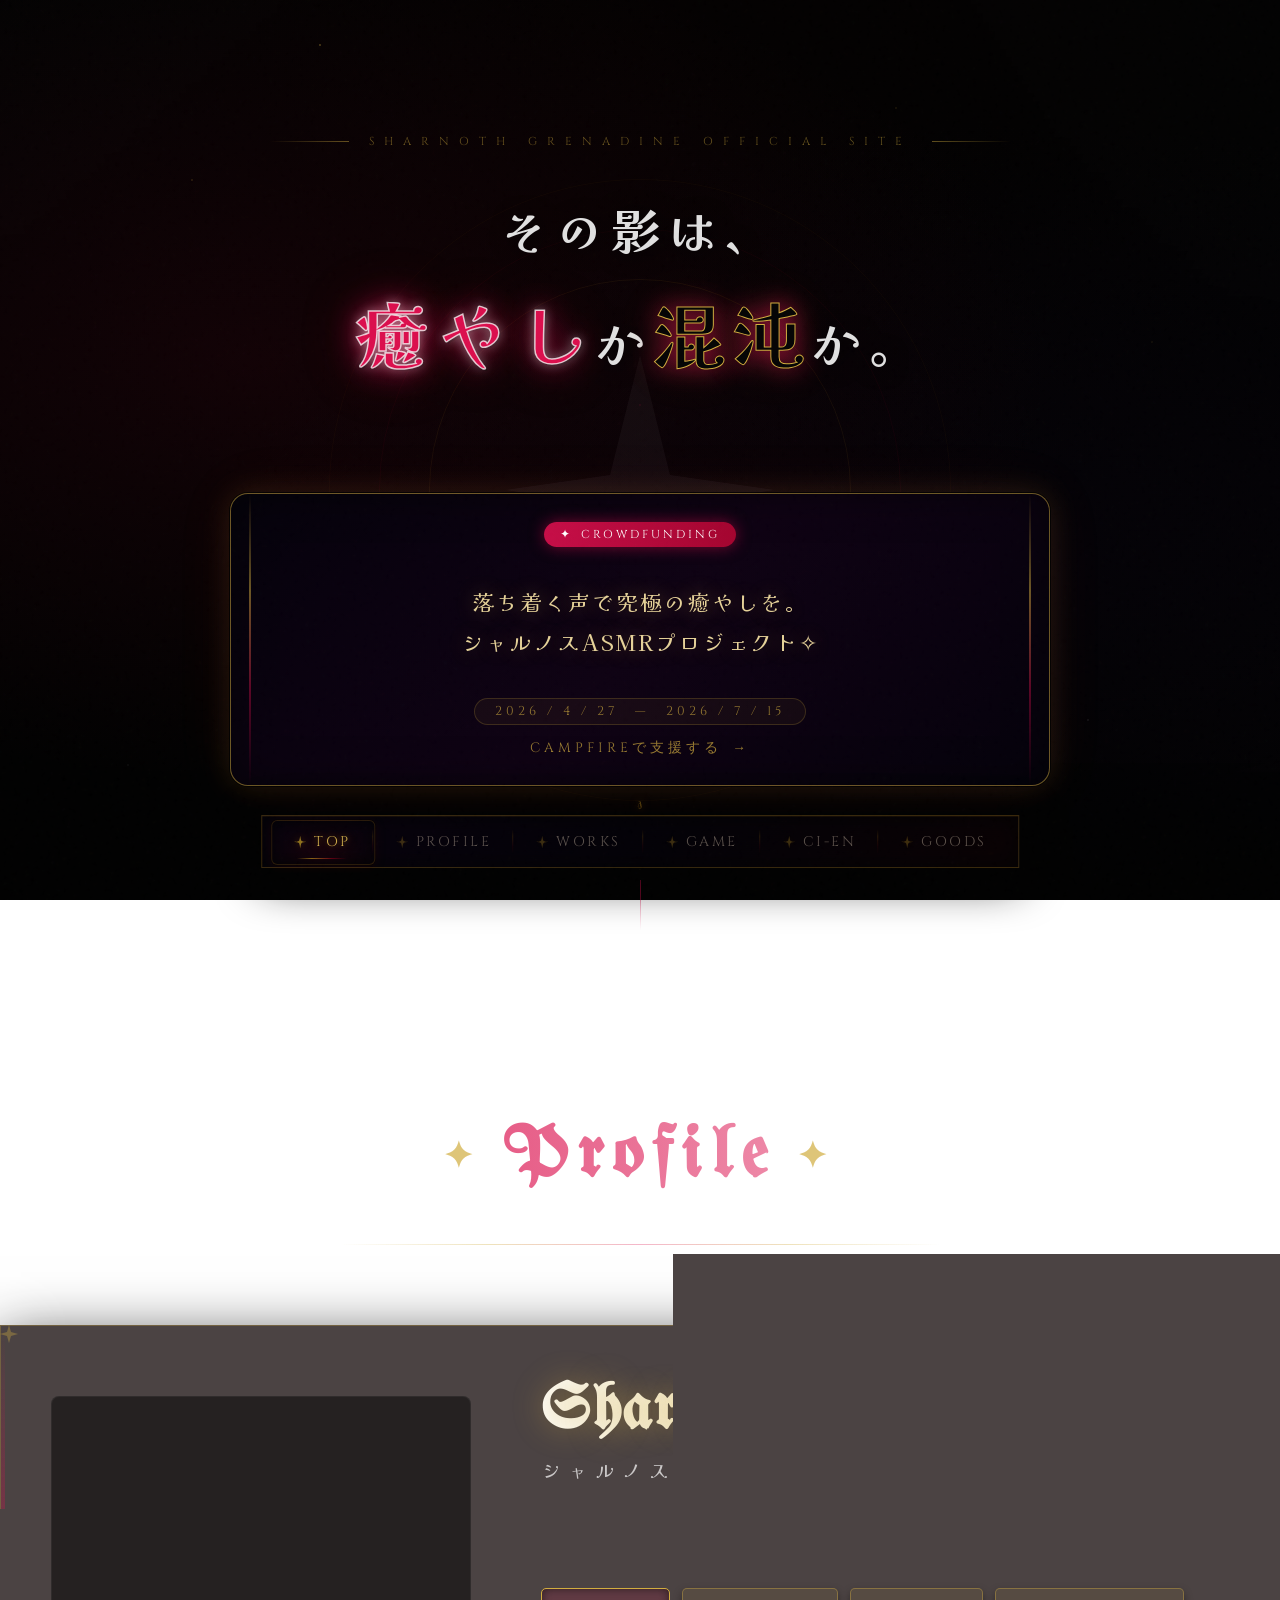
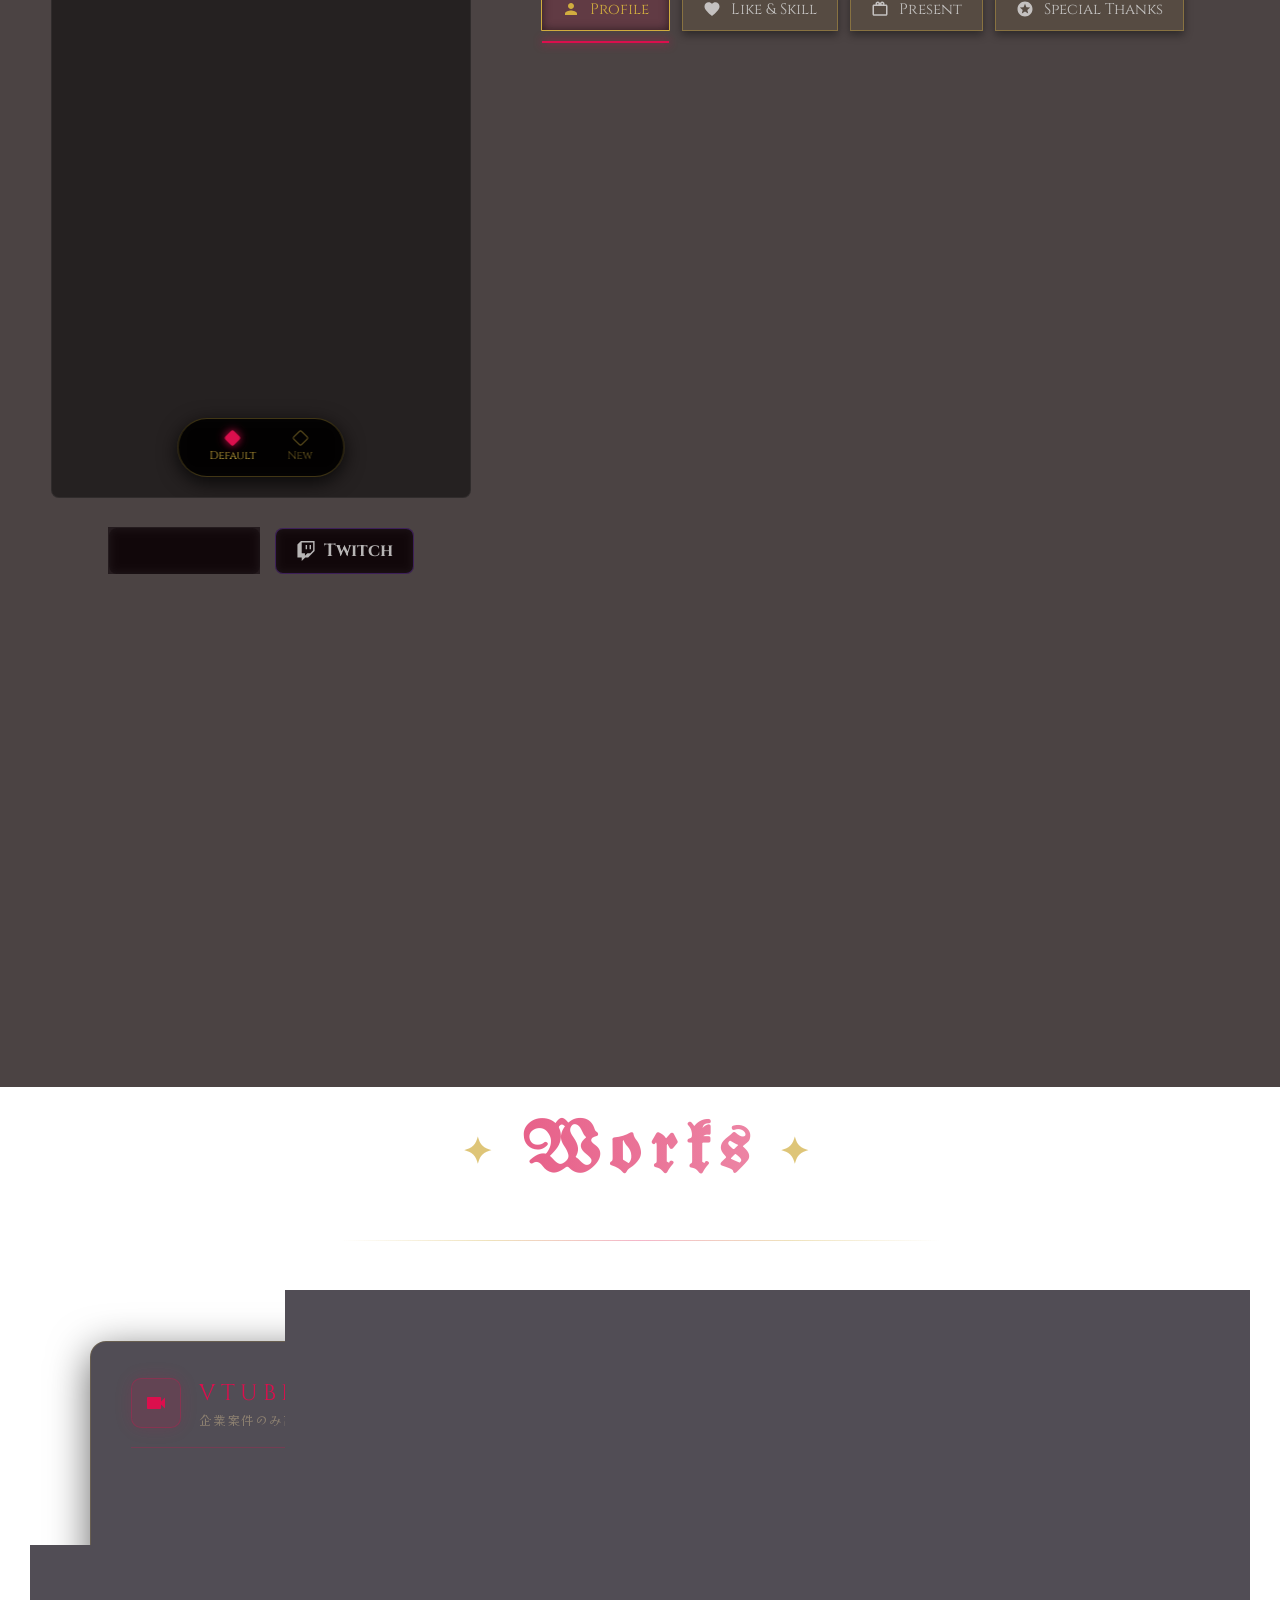
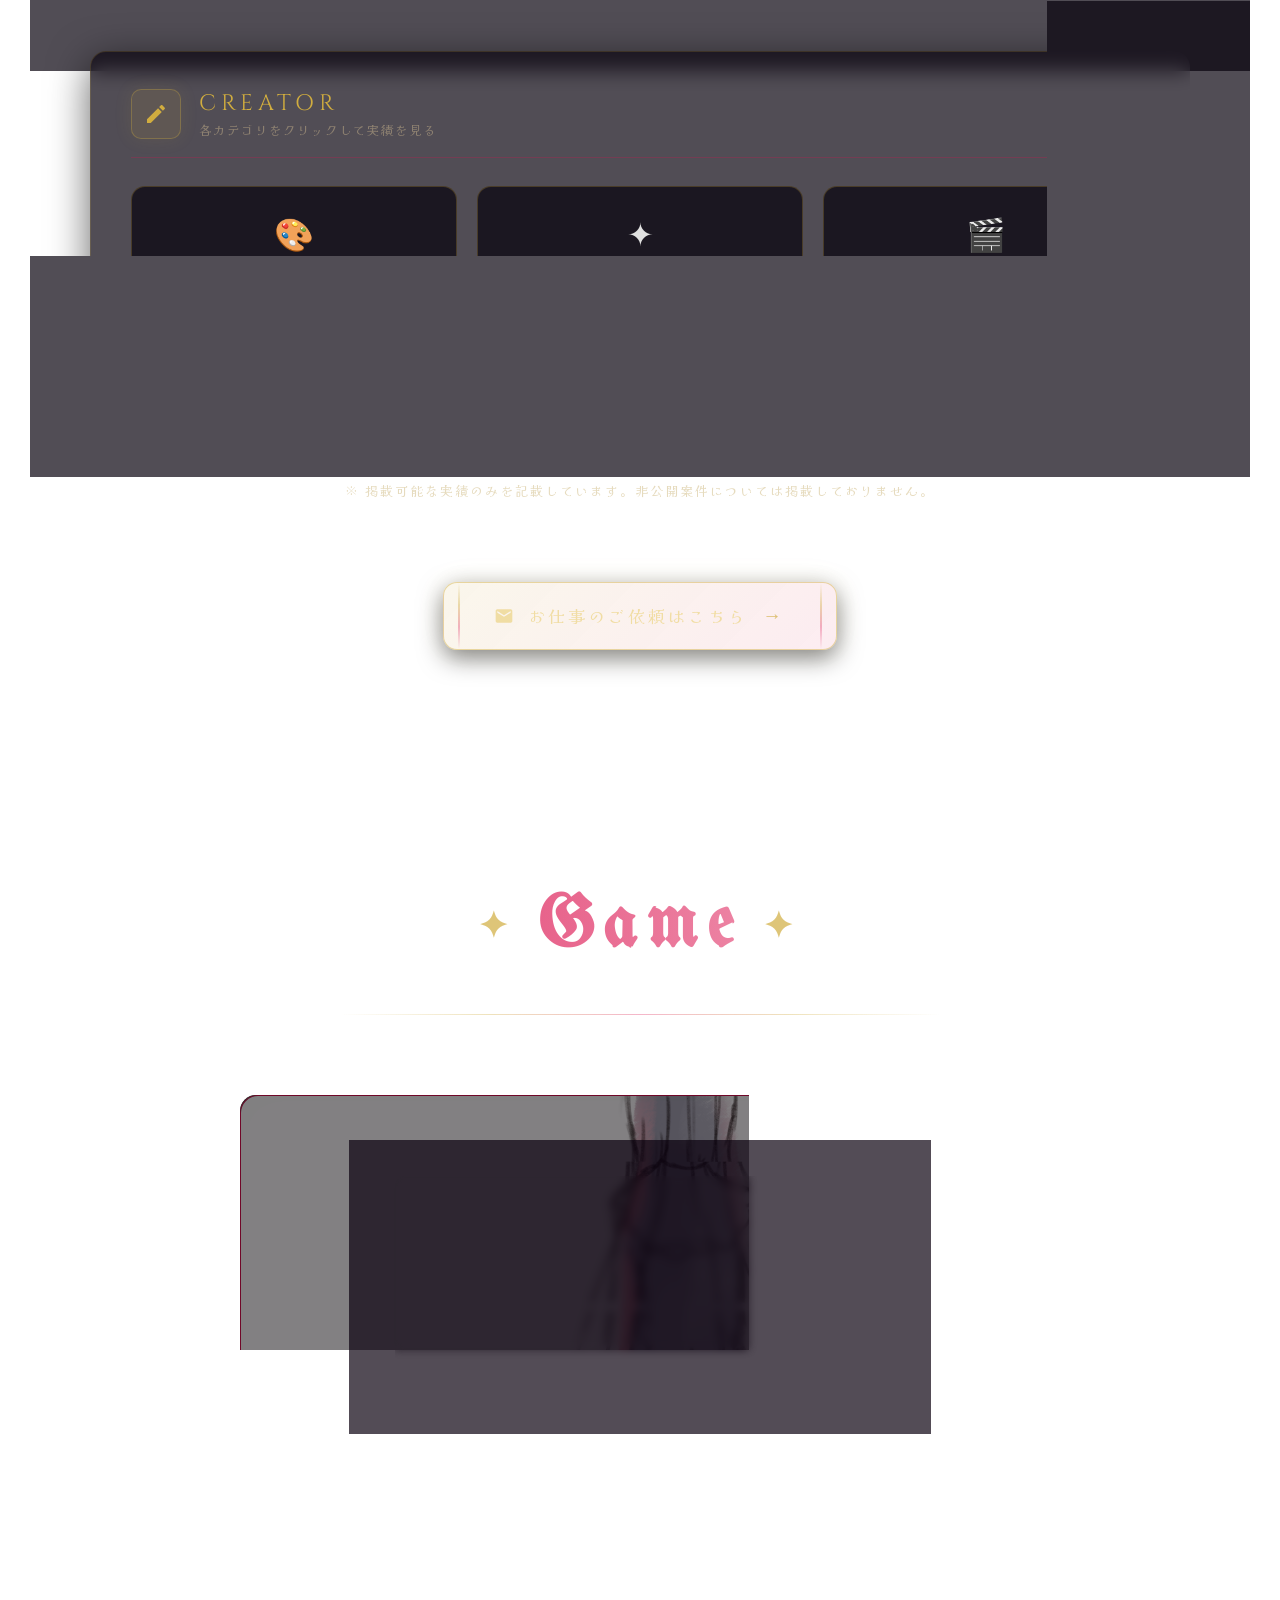
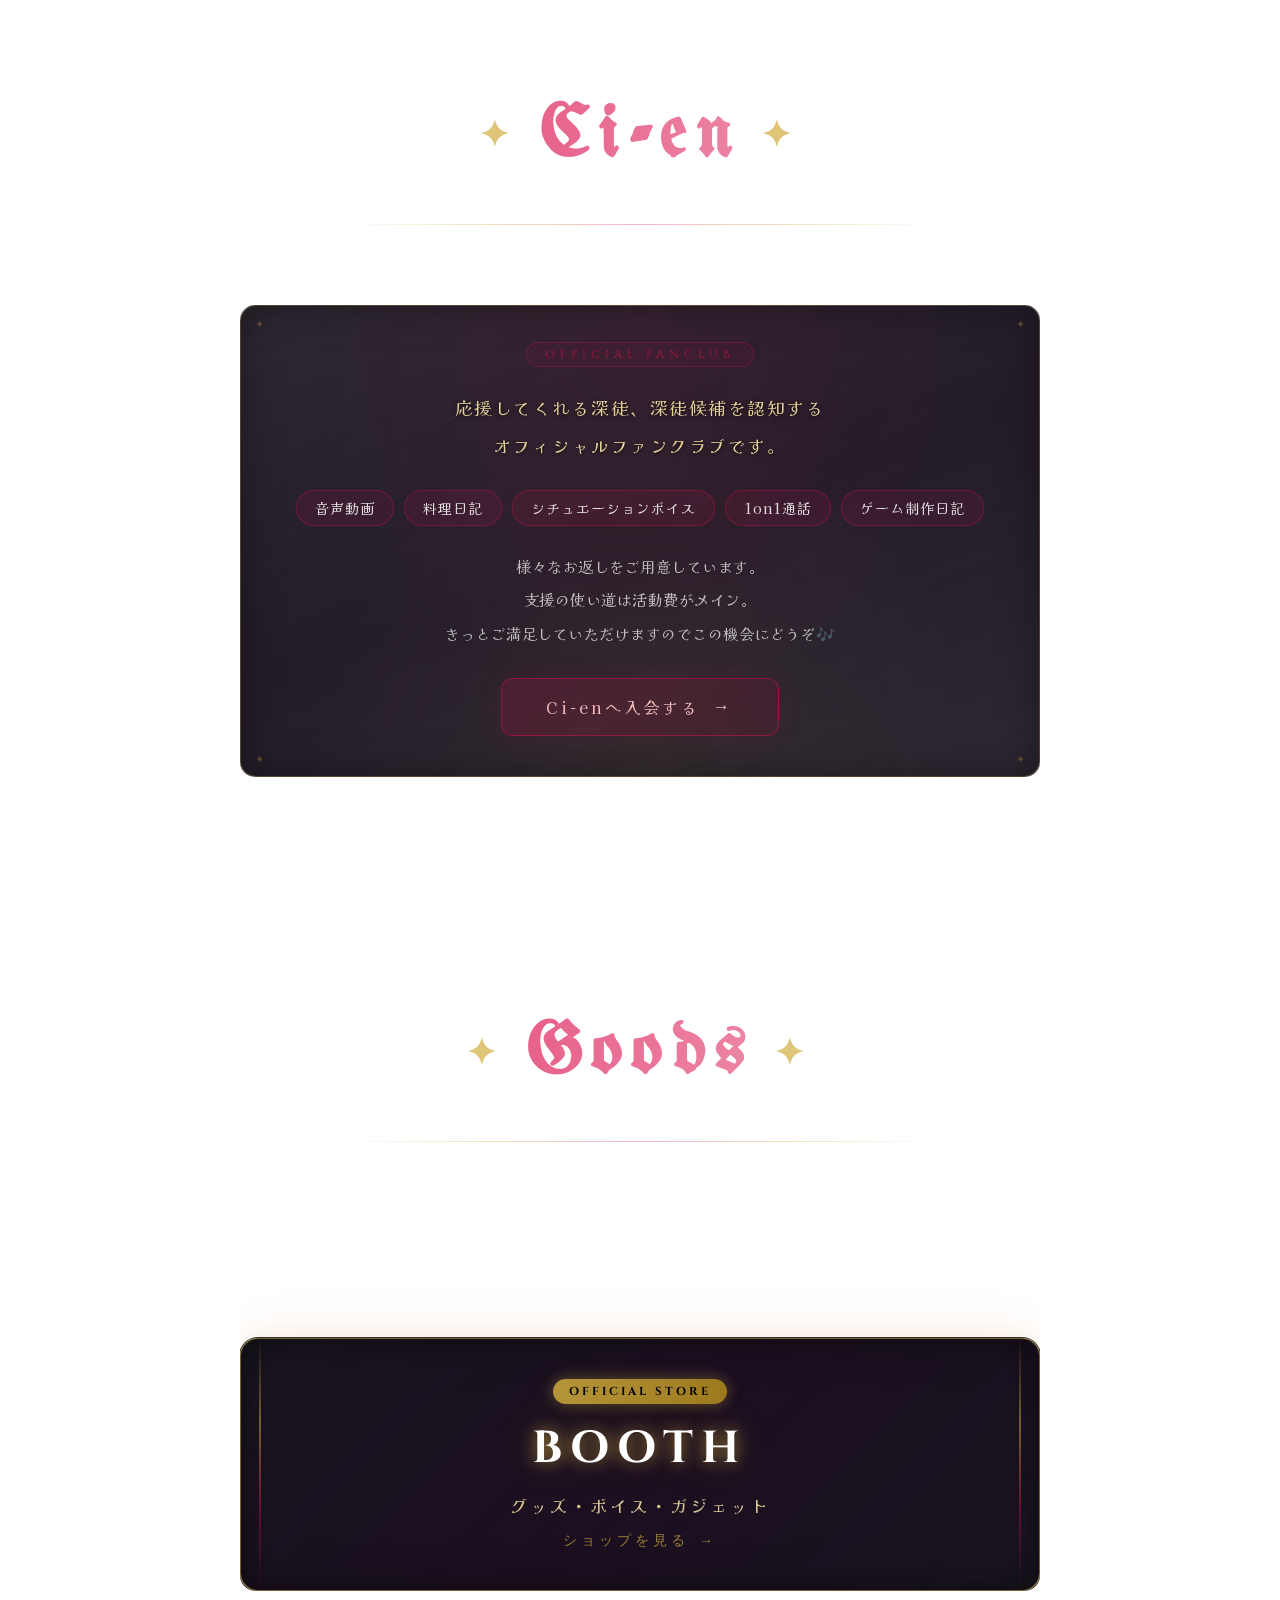
==== commit acebc55e: "Update index.html" ====
--- a/index.html
+++ b/index.html
@@ -1,401 +1,435 @@
 <!DOCTYPE html>
 <html lang="ja">
 <head>
-<meta charset="UTF-8">
-<meta name="viewport" content="width=device-width, initial-scale=1.0">
-<title>GrimLily | タイトル未定 公式サイト</title>
-<link href="https://fonts.googleapis.com/css2?family=Cormorant+Garamond:ital,wght@0,300;0,400;0,500;0,600;1,300;1,400&family=Noto+Serif+JP:wght@200;300;400;500&family=Quicksand:wght@300;400;500;600&family=Playfair+Display:ital,wght@0,400;0,500;1,400&display=swap" rel="stylesheet">
-<style>
-*,*::before,*::after{margin:0;padding:0;box-sizing:border-box}
-:root{
-  --white:#fefefe;--off:#faf9fc;
-  --sf:#e6f2f7;--sl:#d0eaf4;--sm:#b4dbe8;--sd:#89c2d4;
-  --lv:#ece4f3;--ll:#f5f0fa;--lm:#d8cce6;--ld:#c4b0d8;
-  --rs:#f0c6d9;--rl:#f8e6ef;--rp:#fdf5f9;
-  --tx:#2c3640;--tm:#5a6d7a;--tl:#8a9dad;
-  --ac:#9dc0cc;--wm:#d1b3c3;
-  --fd:'Cormorant Garamond',serif;--fb:'Noto Serif JP',serif;
-  --fu:'Quicksand',sans-serif;--fa:'Playfair Display',serif;
-}
-html{scroll-behavior:smooth;overflow-x:hidden}
-body{font-family:var(--fb);color:var(--tx);background:var(--white);overflow-x:hidden;padding-bottom:64px}
-::selection{background:var(--sl);color:var(--tx)}
-
-/* ===== LOADER — APPLE ===== */
-#loader{position:fixed;inset:0;z-index:9999;background:var(--white);display:flex;flex-direction:column;align-items:center;justify-content:center;gap:32px;transition:opacity 1s,visibility 1s}
-#loader.hidden{opacity:0;visibility:hidden;pointer-events:none}
-.loader-apple{position:relative;width:56px;height:56px;animation:appleBreath 3s ease-in-out infinite}
-.loader-apple svg{width:100%;height:100%;filter:drop-shadow(0 2px 12px rgba(209,179,195,.25))}
-.loader-ring{position:absolute;inset:-12px;border-radius:50%;border:1px solid transparent;border-top-color:var(--rs);animation:loaderSpin 2.4s linear infinite;opacity:.3}
-@keyframes appleBreath{0%,100%{transform:scale(1);opacity:.85}50%{transform:scale(1.05);opacity:1}}
-@keyframes loaderSpin{to{transform:rotate(360deg)}}
-.loader-text{font-family:var(--fd);font-size:1.15rem;letter-spacing:.28em;color:var(--tm);font-weight:300;opacity:0;animation:fadeIn 1s .3s forwards}
-.loader-sub{font-family:var(--fu);font-size:.5rem;letter-spacing:.35em;text-transform:uppercase;color:var(--tl);opacity:0;animation:fadeIn 1s .6s forwards;margin-top:-20px}
-
-/* ===== TOP LOGO ===== */
-.top-bar{position:fixed;top:0;left:0;right:0;z-index:99;padding:22px 40px;display:flex;justify-content:center;transition:all .6s}
-.top-bar.scrolled{padding:14px 40px;background:rgba(254,254,252,.5);backdrop-filter:blur(20px) saturate(1.3);-webkit-backdrop-filter:blur(20px) saturate(1.3);border-bottom:1px solid rgba(255,255,255,.35)}
-.top-logo{font-family:var(--fd);font-size:1.2rem;font-weight:300;letter-spacing:.2em;color:rgba(255,255,255,.85);text-decoration:none;transition:color .6s;opacity:0;animation:fadeIn .8s .4s forwards}
-.top-bar.scrolled .top-logo{color:var(--tm)}
-
-/* ===== BOTTOM NAV ===== */
-.bottom-nav{position:fixed;bottom:0;left:0;right:0;z-index:100;display:flex;align-items:center;justify-content:center;gap:6px;padding:0 20px;height:62px;
-  background:rgba(250,249,252,.4);backdrop-filter:blur(32px) saturate(1.6);-webkit-backdrop-filter:blur(32px) saturate(1.6);
-  border-top:1px solid rgba(255,255,255,.5);box-shadow:0 -2px 20px rgba(137,194,212,.05);
-  transform:translateY(100%);animation:slideUp .5s 1s forwards}
-@keyframes slideUp{to{transform:none}}
-.bottom-nav a,.bottom-nav button{font-family:var(--fu);font-size:.9rem;letter-spacing:.13em;text-transform:uppercase;text-decoration:none;color:var(--tl);padding:10px 18px;border-radius:22px;background:transparent;border:none;cursor:pointer;transition:all .3s;white-space:nowrap;display:flex;align-items:center;gap:4px;line-height:1}
-.bottom-nav a:hover,.bottom-nav button:hover{background:rgba(236,228,243,.35);color:var(--tm)}
-.bottom-nav a.active{background:rgba(137,194,212,.12);color:var(--tx)}
-.nav-sep{width:1px;height:16px;background:linear-gradient(180deg,transparent,var(--lm),transparent);flex-shrink:0;margin:0 5px;opacity:.35}
-.bottom-nav svg{width:16px;height:16px;flex-shrink:0;opacity:.65}
-
-/* ===== HERO ===== */
-#hero{position:relative;height:100vh;overflow:hidden;display:flex;align-items:flex-end;justify-content:center}
-.hero-bg{position:absolute;inset:-5%;background-image:url('https://sharnoth0.github.io/images/告知イラストラフイメージ.png');background-size:cover;background-position:center 12%;animation:heroB 28s ease-in-out infinite alternate}
-@keyframes heroB{0%{transform:scale(1) translate(0,0)}50%{transform:scale(1.06) translate(-0.5%,-0.3%)}100%{transform:scale(1.1) translate(0.3%,-0.5%)}}
-.hero-fade{position:absolute;inset:0;pointer-events:none;
-  background:linear-gradient(180deg,rgba(44,54,64,.03) 0%,transparent 20%,transparent 40%,rgba(250,249,252,.2) 55%,rgba(250,249,252,.65) 72%,rgba(254,254,254,.92) 84%,var(--white) 94%);}
-.hero-vignette{position:absolute;inset:0;box-shadow:inset 0 0 200px rgba(44,54,64,.05);pointer-events:none}
-.hero-shimmer{position:absolute;inset:0;pointer-events:none;z-index:1;overflow:hidden}
-.hero-shimmer::before{content:'';position:absolute;top:-50%;left:-50%;width:200%;height:200%;background:conic-gradient(from 0deg at 50% 50%,transparent 0%,rgba(255,255,255,.04) 10%,transparent 20%,rgba(240,198,217,.03) 30%,transparent 40%,rgba(157,192,204,.03) 50%,transparent 60%);animation:shimmerSpin 30s linear infinite}
-@keyframes shimmerSpin{to{transform:rotate(360deg)}}
-.hero-particles{position:absolute;inset:0;pointer-events:none;z-index:1;overflow:hidden}
-.h-particle{position:absolute;width:3px;height:3px;border-radius:50%;background:rgba(255,255,255,.5);animation:hFloat linear infinite}
-@keyframes hFloat{0%{transform:translateY(100vh) scale(0);opacity:0}20%{opacity:1}80%{opacity:.6}100%{transform:translateY(-20vh) scale(1.2);opacity:0}}
-.sakura{position:absolute;inset:0;pointer-events:none;overflow:hidden;z-index:2;-webkit-mask-image:linear-gradient(180deg,transparent 0%,black 12%);mask-image:linear-gradient(180deg,transparent 0%,black 12%)}
-.petal{position:absolute;background:var(--rs);border-radius:50% 0 50% 50%;animation:pDrift linear infinite}
-@keyframes pDrift{
-  0%{transform:translateY(-150px) rotate(0) translateX(0);opacity:0}
-  20%{opacity:var(--po,.16)}
-  82%{opacity:var(--po,.16)}
-  100%{transform:translateY(110vh) rotate(480deg) translateX(60px);opacity:0}
-}
-.hero-glow{position:absolute;top:-8%;left:28%;width:420px;height:420px;pointer-events:none;z-index:1;border-radius:50%;
-  background:radial-gradient(ellipse,rgba(255,255,255,.1),transparent 65%);animation:gP 10s ease-in-out infinite alternate}
-@keyframes gP{0%{opacity:.3;transform:scale(1)}100%{opacity:.55;transform:scale(1.1)}}
-.hero-wave{position:absolute;bottom:-1px;left:0;right:0;z-index:3;pointer-events:none;line-height:0}
-.hero-wave svg{display:block;width:100%}
-.hero-bottom{position:relative;z-index:4;text-align:center;padding:0 24px 52px;opacity:0;animation:fadeUp 1.2s .5s forwards}
-.hero-title-wrap{display:inline-block;padding:28px 56px 24px;border-radius:16px;background:rgba(254,254,254,.35);backdrop-filter:blur(12px) saturate(1.2);-webkit-backdrop-filter:blur(12px) saturate(1.2);border:1px solid rgba(255,255,255,.4)}
-.hero-title{font-family:var(--fd);font-size:clamp(2rem,5.5vw,4rem);font-weight:300;letter-spacing:.18em;color:var(--tx)}
-.hero-sub{font-family:var(--fu);font-size:.72rem;letter-spacing:.38em;color:var(--tm);text-transform:uppercase;margin-top:8px}
-.hero-tagline{font-family:var(--fu);font-style:normal;font-size:.72rem;color:var(--tm);margin-top:18px;letter-spacing:.22em;opacity:0;animation:fadeIn 1s 1.5s forwards}
-.hero-divider{width:44px;height:1px;margin:18px auto 0;background:linear-gradient(90deg,transparent,var(--ac),var(--ld),transparent);opacity:0;animation:fadeIn .8s 1.3s forwards}
-.scroll-hint{position:absolute;bottom:8px;left:50%;transform:translateX(-50%);z-index:4;opacity:0;animation:fadeIn 1s 2.2s forwards}
-.scroll-hint span{display:block;width:1px;height:22px;background:linear-gradient(to bottom,var(--tl),transparent);animation:sP 2.4s ease-in-out infinite}
-@keyframes sP{0%,100%{opacity:.1;transform:scaleY(.4)}50%{opacity:.35;transform:scaleY(1)}}
-.cien-banner{position:fixed;top:50%;right:0;transform:translateY(-50%);z-index:98;writing-mode:vertical-rl;text-decoration:none;font-family:var(--fu);font-size:.78rem;letter-spacing:.22em;color:var(--tm);padding:24px 14px;background:rgba(250,249,252,.55);backdrop-filter:blur(16px);-webkit-backdrop-filter:blur(16px);border:1px solid rgba(255,255,255,.45);border-right:none;border-radius:12px 0 0 12px;transition:all .3s;opacity:0;animation:fadeIn .8s 2s forwards}
-.cien-banner:hover{background:rgba(236,228,243,.45);color:var(--tx);padding-right:18px}
-.cien-banner span{font-size:.6rem;color:var(--ac);display:block;margin-top:10px}
-
-/* ===== COMMON ===== */
-.s-label{font-family:var(--fu);font-size:.54rem;letter-spacing:.42em;text-transform:uppercase;color:var(--ac);margin-bottom:8px}
-.s-title{font-family:var(--fd);font-size:clamp(1.45rem,3vw,2.3rem);font-weight:300;letter-spacing:.1em;margin-bottom:42px;display:inline-block}
-.s-title .marker{background:linear-gradient(transparent 58%,rgba(209,179,195,.22) 58%,rgba(157,192,204,.18) 100%);padding:0 6px;border-radius:2px}
-.s-sub{font-family:var(--fa);font-style:italic;font-size:.9rem;color:var(--wm);letter-spacing:.04em;margin-bottom:48px}
-.s-wrap{max-width:920px;margin:0 auto;text-align:center}
-.reveal{opacity:0;transform:translateY(30px);transition:opacity .9s,transform .9s cubic-bezier(.22,.61,.36,1)}
-.reveal.visible{opacity:1;transform:none}
-.rd1{transition-delay:.1s}.rd2{transition-delay:.22s}
-
-/* ===== SPACER ===== */
-.spacer-lg{height:120px;content:'';display:block}
-.spacer-md{height:60px}
-
-/* ===== SECTION DIVIDER ===== */
-.sec-divider{display:flex;align-items:center;justify-content:center;padding:10px 0;gap:14px}
-.sec-divider .dl{width:40px;height:1px;background:linear-gradient(90deg,transparent,var(--lm))}
-.sec-divider .dl:last-child{background:linear-gradient(90deg,var(--lm),transparent)}
-.sec-divider .dd{width:4px;height:4px;background:var(--wm);border-radius:50%;opacity:.3}
-
-/* ===== NEWS ===== */
-#news{background:var(--white);padding:140px 24px 80px}
-.news-list{max-width:660px;margin:0 auto;text-align:left;padding-left:32px}
-.news-item{padding:20px 0;border-bottom:1px solid rgba(137,194,212,.08);display:flex;gap:18px;align-items:baseline}
-.news-item:first-child{border-top:1px solid rgba(137,194,212,.08)}
-.news-date{font-family:var(--fu);font-size:.74rem;letter-spacing:.1em;color:var(--ac);flex-shrink:0;min-width:92px}
-.news-tag{font-family:var(--fu);font-size:.56rem;letter-spacing:.12em;text-transform:uppercase;padding:3px 10px;border-radius:14px;background:var(--sf);color:var(--sd);flex-shrink:0}
-.news-tag.update{background:var(--ll);color:var(--ld)}
-.news-text{font-size:.94rem;color:var(--tm);font-weight:300;line-height:1.8}
-
-
-/* ===== STAFF ===== */
-#staff{background:linear-gradient(180deg,var(--white),var(--sf),var(--white));padding:140px 24px 80px}
-.staff-grid{max-width:700px;margin:0 auto;display:grid;grid-template-columns:1fr;gap:14px}
-.staff-row{display:flex;flex-direction:column;gap:6px;padding:20px 26px;border-radius:10px;background:rgba(255,255,255,.45);backdrop-filter:blur(8px);border:1px solid rgba(255,255,255,.45);transition:transform .3s,box-shadow .3s}
-.staff-row:hover{transform:translateY(-1px);box-shadow:0 6px 18px rgba(137,194,212,.06)}
-.staff-role{font-family:var(--fu);font-size:.68rem;letter-spacing:.1em;color:var(--ac);line-height:1.6}
-.staff-name{font-size:1rem;font-weight:400;color:var(--tx)}
-
-/* ===== SPEC ===== */
-#spec{background:var(--white);padding:140px 24px 80px}
-.spec-table{max-width:540px;margin:0 auto;text-align:left}
-.spec-row{display:flex;padding:17px 0;border-bottom:1px solid rgba(137,194,212,.06)}
-.spec-row:first-child{border-top:1px solid rgba(137,194,212,.06)}
-.spec-key{font-family:var(--fu);font-size:.74rem;letter-spacing:.12em;color:var(--ac);min-width:110px;flex-shrink:0}
-.spec-val{font-size:.92rem;color:var(--tm);font-weight:300}
-
-/* ===== SUPPORT (招待カード) ===== */
-#support{position:relative;padding:140px 24px 100px;background:linear-gradient(180deg,var(--white) 0%,var(--rp) 45%,var(--ll) 80%,var(--white) 100%);overflow:hidden}
-#support::before{content:'';position:absolute;top:10%;left:-5%;width:420px;height:420px;border-radius:50%;background:radial-gradient(ellipse,rgba(240,198,217,.18),transparent 65%);pointer-events:none;animation:supGlow 14s ease-in-out infinite alternate}
-#support::after{content:'';position:absolute;bottom:5%;right:-8%;width:460px;height:460px;border-radius:50%;background:radial-gradient(ellipse,rgba(157,192,204,.14),transparent 65%);pointer-events:none;animation:supGlow 14s ease-in-out infinite alternate-reverse}
-@keyframes supGlow{0%{opacity:.5;transform:scale(1) translate(0,0)}100%{opacity:.85;transform:scale(1.12) translate(3%,4%)}}
-
-.support-card{position:relative;z-index:1;max-width:640px;margin:0 auto;padding:64px 52px 56px;background:linear-gradient(180deg,rgba(255,255,255,.75),rgba(253,245,249,.6));backdrop-filter:blur(18px);-webkit-backdrop-filter:blur(18px);border:1px solid rgba(209,179,195,.25);border-radius:8px;box-shadow:0 14px 56px rgba(137,194,212,.1),0 0 0 1px rgba(255,255,255,.5) inset;text-align:center}
-/* 便箋の装飾コーナー */
-.support-card::before,.support-card::after{content:'';position:absolute;width:32px;height:32px;border-color:rgba(209,179,195,.5);pointer-events:none}
-.support-card::before{top:16px;left:16px;border-top:1px solid;border-left:1px solid;border-top-left-radius:4px}
-.support-card::after{bottom:16px;right:16px;border-bottom:1px solid;border-right:1px solid;border-bottom-right-radius:4px}
-
-.support-emblem{margin-bottom:18px;display:flex;justify-content:center;color:var(--wm);opacity:.7}
-.support-emblem svg{width:52px;height:36px}
-
-.support-label{font-family:var(--fu);font-size:.56rem;letter-spacing:.42em;text-transform:uppercase;color:var(--ac);margin-bottom:14px}
-.support-title{font-family:var(--fd);font-size:clamp(1.5rem,3.2vw,2rem);font-weight:300;letter-spacing:.1em;color:var(--tx);margin-bottom:10px;line-height:1.4}
-.support-title .marker{background:linear-gradient(transparent 58%,rgba(240,198,217,.3) 58%,rgba(196,176,216,.22) 100%);padding:0 6px;border-radius:2px}
-.support-sub{font-family:var(--fa);font-style:italic;font-size:.88rem;color:var(--wm);letter-spacing:.04em;margin-bottom:28px}
-.support-divider{width:40px;height:1px;margin:0 auto 30px;background:linear-gradient(90deg,transparent,var(--ac),var(--ld),transparent)}
-
-.support-text{font-size:.92rem;color:var(--tm);line-height:2.05;font-weight:300;margin-bottom:32px;word-break:auto-phrase;line-break:strict;overflow-wrap:break-word;text-wrap:pretty}
-.support-text strong{font-weight:500;color:var(--tx)}
-@supports not (word-break: auto-phrase){
-  .support-text{word-break:keep-all}
-}
-
-.support-btn{display:inline-flex;align-items:center;gap:12px;padding:16px 44px;border-radius:32px;background:linear-gradient(135deg,var(--ac),var(--ld));color:var(--white);text-decoration:none;font-family:var(--fu);font-size:.86rem;letter-spacing:.14em;font-weight:500;box-shadow:0 6px 24px rgba(157,192,204,.3);transition:all .4s cubic-bezier(.22,.61,.36,1);position:relative;overflow:hidden}
-.support-btn::before{content:'';position:absolute;inset:0;background:linear-gradient(135deg,var(--ld),var(--wm));opacity:0;transition:opacity .4s;border-radius:32px}
-.support-btn:hover{transform:translateY(-2px);box-shadow:0 12px 32px rgba(157,192,204,.4)}
-.support-btn:hover::before{opacity:1}
-.support-btn>*{position:relative;z-index:1}
-.support-btn svg{width:16px;height:16px;transition:transform .3s}
-.support-btn:hover svg{transform:translateX(4px)}
-
-.support-note{font-family:var(--fu);font-size:.68rem;color:var(--tl);letter-spacing:.08em;margin-top:22px;line-height:1.8}
-
-/* ===== MODAL ===== */
-.modal-overlay{position:fixed;inset:0;z-index:200;background:rgba(44,54,64,.25);backdrop-filter:blur(14px);display:flex;align-items:center;justify-content:center;opacity:0;visibility:hidden;transition:opacity .4s,visibility .4s}
-.modal-overlay.open{opacity:1;visibility:visible}
-.modal-box{background:rgba(255,255,255,.85);backdrop-filter:blur(26px);border:1px solid rgba(255,255,255,.55);border-radius:20px;max-width:600px;width:90%;max-height:76vh;overflow-y:auto;padding:48px 44px;position:relative;transform:translateY(20px) scale(.98);transition:transform .45s cubic-bezier(.22,.61,.36,1);box-shadow:0 24px 64px rgba(44,54,64,.07)}
-.modal-overlay.open .modal-box{transform:none}
-.modal-close{position:absolute;top:16px;right:20px;background:none;border:none;font-size:1.1rem;cursor:pointer;color:var(--tl);transition:color .3s;font-family:var(--fu)}
-.modal-close:hover{color:var(--tx)}
-.modal-box h2{font-family:var(--fd);font-size:1.4rem;font-weight:300;letter-spacing:.08em;margin-bottom:20px}
-.modal-box h3{font-family:var(--fu);font-size:.82rem;font-weight:500;letter-spacing:.1em;margin:18px 0 8px;color:var(--tx)}
-.modal-box p,.modal-box li{font-size:.88rem;line-height:1.9;color:var(--tm);font-weight:300}
-.modal-box ul{padding-left:18px;margin-bottom:10px}
-
-/* ===== FOOTER ===== */
-footer{text-align:center;padding:80px 24px 40px;background:linear-gradient(180deg,var(--white),var(--sf))}
-.footer-logo{font-family:var(--fd);font-size:1.4rem;letter-spacing:.25em;color:var(--tl)}
-.footer-line{width:24px;height:1px;background:linear-gradient(90deg,transparent,var(--ac),transparent);margin:14px auto}
-footer p{font-family:var(--fu);font-size:.88rem;letter-spacing:.16em;color:var(--tl);opacity:.5}
-
-/* ===== ANIM ===== */
-@keyframes fadeIn{from{opacity:0}to{opacity:1}}
-@keyframes fadeUp{from{opacity:0;transform:translateY(24px)}to{opacity:1;transform:none}}
-.ripple{position:fixed;pointer-events:none;width:8px;height:8px;border-radius:50%;border:1px solid rgba(137,194,212,.35);z-index:9998;opacity:0;animation:ripO .8s forwards}
-@keyframes ripO{0%{opacity:.25;transform:scale(0)}100%{opacity:0;transform:scale(3)}}
-
-/* ===== RESPONSIVE ===== */
-@media(max-width:900px){
-  #news,#staff,#spec,#support{padding-left:18px;padding-right:18px}
-  .news-item{flex-direction:column;gap:5px}
-  .bottom-nav{height:56px;gap:3px;padding:0 8px}
-  .bottom-nav a,.bottom-nav button{padding:8px 10px;font-size:.78rem;letter-spacing:.08em}
-  .nav-sep{margin:0 3px}
-  .hero-title-wrap{padding:22px 36px 18px}
-  .cien-banner{font-size:.68rem;padding:18px 11px}
-  .support-card{padding:48px 32px 44px}
-}
-@media(max-width:480px){
-  .bottom-nav a,.bottom-nav button{padding:6px 7px;font-size:.68rem;letter-spacing:.05em}
-  .bn-label{display:none}
-  .cien-banner{font-size:.6rem;padding:14px 9px}
-  .support-card{padding:42px 26px 38px}
-  .support-btn{padding:14px 32px;font-size:.78rem}
-}
-</style>
+    <meta charset="UTF-8">
+    <meta name="viewport" content="width=device-width, initial-scale=1.0">
+    <title>Sharnoth Grenadine Official</title>
+    <link rel="icon" href="favicon.ico" type="image/x-icon">
+    <link href="https://fonts.googleapis.com/css2?family=Almendra+Display&family=Cinzel:wght@400;700;900&family=Kaisei+Decol:wght@400;700&family=UnifrakturMaguntia&display=swap" rel="stylesheet">
+
+    <link rel="stylesheet" href="style.css">
 </head>
 <body>
-
-<!-- LOADER -->
-<div id="loader">
-  <div class="loader-apple">
-    <div class="loader-ring"></div>
-    <svg viewBox="0 0 100 100" xmlns="http://www.w3.org/2000/svg">
-      <defs>
-        <linearGradient id="appleGrad" x1="0%" y1="0%" x2="100%" y2="100%">
-          <stop offset="0%" stop-color="#89c2d4"/>
-          <stop offset="50%" stop-color="#c4b0d8"/>
-          <stop offset="100%" stop-color="#f0c6d9"/>
-        </linearGradient>
-      </defs>
-      <path d="M50 12 Q49 7 48.5 3" stroke="#8a9dad" stroke-width="1.6" fill="none" stroke-linecap="round" opacity=".45"/>
-      <path d="M49 6 C45 1 37 0 37 4 C37 7.5 43 8 48 5.5" fill="url(#appleGrad)" opacity=".6">
-        <animateTransform attributeName="transform" type="rotate" values="-3 48 6;5 48 6;-3 48 6" dur="3s" repeatCount="indefinite"/>
-      </path>
-      <path d="M50 18 C46 15 38 13 28 16 C18 19 10 30 8 44 C6 58 10 72 20 82 C28 90 38 94 44 96 Q48 97 50 93 Q52 97 56 96 C62 94 72 90 80 82 C90 72 94 58 92 44 C90 30 82 19 72 16 C62 13 54 15 50 18Z" fill="url(#appleGrad)" opacity=".85"/>
-    </svg>
-  </div>
-  <p class="loader-text">GrimLily</p>
-  <p class="loader-sub">Loading</p>
-</div>
-
-<div class="top-bar" id="topBar"><a href="#hero" class="top-logo">GrimLily</a></div>
-
-<!-- BOTTOM NAV -->
-<nav class="bottom-nav">
-  <a href="#news">News</a>
-  <a href="#staff">Staff</a>
-  <a href="#spec">Spec</a>
-  <a href="#support">Support</a>
-  <span class="nav-sep"></span>
-  <button id="navGuideBtn"><svg viewBox="0 0 24 24" fill="none" stroke="currentColor" stroke-width="1.5" style="width:16px;height:16px"><path d="M9 12h6m-6 4h6m2 5H7a2 2 0 01-2-2V5a2 2 0 012-2h5.586a1 1 0 01.707.293l5.414 5.414a1 1 0 01.293.707V19a2 2 0 01-2 2z"/></svg><span class="bn-label">Guideline</span></button>
-  <span class="nav-sep"></span>
-  <a href="#" id="shareX" target="_blank" rel="noopener"><svg viewBox="0 0 24 24" fill="currentColor" style="width:16px;height:16px"><path d="M18.244 2.25h3.308l-7.227 8.26 8.502 11.24H16.17l-5.214-6.817L4.99 21.75H1.68l7.73-8.835L1.254 2.25H8.08l4.713 6.231zm-1.161 17.52h1.833L7.084 4.126H5.117z"/></svg></a>
-  <a href="#" id="shareLine" target="_blank" rel="noopener"><svg viewBox="0 0 24 24" fill="currentColor" style="width:16px;height:16px"><path d="M19.365 9.863c.349 0 .63.285.63.631 0 .345-.281.63-.63.63H17.61v1.125h1.755c.349 0 .63.283.63.63 0 .344-.281.629-.63.629h-2.386c-.345 0-.627-.285-.627-.629V8.108c0-.345.282-.63.63-.63h2.386c.346 0 .627.285.627.63 0 .349-.281.63-.63.63H17.61v1.125h1.755zm-3.855 3.016c0 .27-.174.51-.432.596a.629.629 0 01-.199.031c-.211 0-.391-.09-.51-.25l-2.443-3.317v2.94c0 .344-.279.629-.631.629-.346 0-.626-.285-.626-.629V8.108c0-.27.173-.51.43-.595.06-.023.136-.033.194-.033.195 0 .375.104.495.254l2.462 3.33V8.108c0-.345.282-.63.63-.63.345 0 .63.285.63.63v4.771zm-5.741 0c0 .344-.282.629-.631.629-.345 0-.627-.285-.627-.629V8.108c0-.345.282-.63.63-.63.346 0 .628.285.628.63v4.771zm-2.466.629H4.917c-.345 0-.63-.285-.63-.629V8.108c0-.345.285-.63.63-.63.348 0 .63.285.63.63v4.141h1.756c.348 0 .629.283.629.63 0 .344-.282.629-.629.629M24 10.314C24 4.943 18.615.572 12 .572S0 4.943 0 10.314c0 4.811 4.27 8.842 10.035 9.608.391.082.923.258 1.058.59.12.301.079.766.038 1.08l-.164 1.02c-.045.301-.24 1.186 1.049.645 1.291-.539 6.916-4.078 9.436-6.975C23.176 14.393 24 12.458 24 10.314"/></svg></a>
-</nav>
-
-
-<a href="https://ci-en.net/creator/35826" target="_blank" rel="noopener" class="cien-banner">制作日記 公開中<span>Ci-en</span></a>
-
-<!-- HERO -->
-<section id="hero">
-  <div class="hero-bg"></div>
-  <div class="hero-fade"></div>
-  <div class="hero-vignette"></div>
-  <div class="hero-shimmer"></div>
-  <div class="hero-particles" id="heroParticles"></div>
-  <div class="hero-glow"></div>
-  <div class="sakura" id="sakura"></div>
-  <div class="hero-wave"><svg viewBox="0 0 1440 70" preserveAspectRatio="none" fill="var(--white)"><path d="M0,40 C240,68 480,14 720,38 C960,62 1200,18 1440,44 L1440,70 L0,70Z" opacity=".4"/><path d="M0,52 C360,24 720,62 1080,34 C1300,20 1400,44 1440,38 L1440,70 L0,70Z"/></svg></div>
-  <div class="hero-bottom">
-    <div class="hero-title-wrap">
-      <h1 class="hero-title">タイトル未定</h1>
-      <p class="hero-sub">GrimLily</p>
+    <!-- ══════════════════════════════════════════════════
+         #loader — 這い寄る混沌 / Nyarlathotep
+         ══════════════════════════════════════════════════ -->
+    <div id="loader">
+        <!-- ウジャトの目 -->
+        <div class="loader-eye">𓂀&nbsp;&nbsp;𓂀</div>
+
+        <!-- 中央ステージ -->
+        <div class="loader-stage">
+            <div class="loader-outer-ring"></div>
+            <div class="loader-glyph-ring" id="glyphRing"></div>
+            <div class="loader-mid-ring"></div>
+            <div class="loader-inner-ring"></div>
+
+            <div class="loader-star-wrap">
+                <!-- 四芒星 メイン（クリムゾン） -->
+                <svg class="loader-star" viewBox="0 0 100 100" xmlns="http://www.w3.org/2000/svg">
+                    <path d="M50,2 C50,2 52,28 54,36 C58,44 74,44 98,50 C74,56 58,56 54,64 C52,72 50,98 50,98 C50,98 48,72 46,64 C42,56 26,56 2,50 C26,44 42,44 46,36 C48,28 50,2 50,2 Z"
+                        fill="url(#loaderStarGrad)" opacity="0.95"/>
+                    <path d="M50,18 C50,18 51,35 52,40 C54,46 60,48 75,50 C60,52 54,54 52,60 C51,65 50,82 50,82 C50,82 49,65 48,60 C46,54 40,52 25,50 C40,48 46,46 48,40 C49,35 50,18 50,18 Z"
+                        fill="rgba(255,255,255,0.07)"/>
+                    <defs>
+                        <radialGradient id="loaderStarGrad" cx="50%" cy="50%" r="50%">
+                            <stop offset="0%"   stop-color="rgba(255,255,255,0.9)"/>
+                            <stop offset="30%"  stop-color="rgba(219,15,77,0.95)"/>
+                            <stop offset="70%"  stop-color="rgba(160,5,40,0.8)"/>
+                            <stop offset="100%" stop-color="rgba(80,0,15,0.4)"/>
+                        </radialGradient>
+                    </defs>
+                </svg>
+
+                <!-- 四芒星 サブ（ゴールド） -->
+                <svg class="loader-star-2" viewBox="0 0 100 100" xmlns="http://www.w3.org/2000/svg">
+                    <path d="M50,5 C50,5 51.8,29 53.5,37 C57,44.5 72,45 95,50 C72,55 57,55.5 53.5,63 C51.8,71 50,95 50,95 C50,95 48.2,71 46.5,63 C43,55.5 28,55 5,50 C28,45 43,44.5 46.5,37 C48.2,29 50,5 50,5 Z"
+                        fill="url(#loaderStarGradGold)" opacity="0.85"/>
+                    <defs>
+                        <radialGradient id="loaderStarGradGold" cx="50%" cy="50%" r="50%">
+                            <stop offset="0%"   stop-color="rgba(255,240,180,0.9)"/>
+                            <stop offset="40%"  stop-color="rgba(209,173,63,0.8)"/>
+                            <stop offset="100%" stop-color="rgba(120,80,10,0.2)"/>
+                        </radialGradient>
+                    </defs>
+                </svg>
+
+                <div class="loader-core"></div>
+            </div>
+        </div><!-- /.loader-stage -->
+
+        <!-- タイトル -->
+        <div class="loader-text-area">
+            <div class="loader-title">Sharnoth Grenadine</div>
+        </div>
+
+        <!-- プログレスバー -->
+        <div class="loader-progress-wrap">
+            <div class="loader-progress-track">
+                <div class="loader-progress-fill"></div>
+            </div>
+        </div>
     </div>
-    <p class="hero-tagline">— 今冬〜来春 発売予定 —</p>
-    <div class="hero-divider"></div>
-  </div>
-  <div class="scroll-hint"><span></span></div>
-</section>
-
-<!-- NEWS -->
-<section id="news">
-  <div class="s-wrap">
-    <div class="reveal"><p class="s-label">News</p><h2 class="s-title"><span class="marker">お知らせ</span></h2></div>
-    <div class="news-list reveal rd1">
-      <div class="news-item"><span class="news-date">2026.04.27</span><span class="news-tag">info</span><span class="news-text">公式サイトを公開しました</span></div>
+    <!-- /#loader -->
+
+    <div class="base-bg"></div>
+
+    <div id="cursor-wrap">
+        <div class="cur-aura"></div>
+        <div class="cur-ring"></div>
+        <div class="cur-core"></div>
+        <div class="cur-heart">
+            <svg viewBox="0 0 24 24"><path d="M12 21.35l-1.45-1.32C5.4 15.36 2 12.28 2 8.5 2 5.42 4.42 3 7.5 3c1.74 0 3.41.81 4.5 2.09C13.09 3.81 14.76 3 16.5 3 19.58 3 22 5.42 22 8.5c0 3.78-3.4 6.86-8.55 11.54L12 21.35z"/></svg>
+        </div>
     </div>
-  </div>
-</section>
-<div class="spacer-lg"></div>
-<div class="sec-divider"><span class="dl"></span><span class="dd"></span><span class="dl"></span></div>
-
-<!-- STAFF -->
-<section id="staff">
-  <div class="s-wrap">
-    <div class="reveal"><p class="s-label">Staff</p><h2 class="s-title"><span class="marker">制作スタッフ</span></h2></div>
-    <div class="staff-grid reveal rd1">
-      <div class="staff-row"><span class="staff-role">Producer / Director / Character Design & Illustration</span><span class="staff-name">シャルノス・グレナデン（GrimLily）</span></div>
-      <div class="staff-row"><span class="staff-role">Assistant & Music Production</span><span class="staff-name">しあん（GrimLily）</span></div>
-      <div class="staff-row"><span class="staff-role">Background Art</span><span class="staff-name">ソミニカ</span></div>
-      <div class="staff-row"><span class="staff-role">Programming Support</span><span class="staff-name">てさりあ</span></div>
-      <div class="staff-row"><span class="staff-role">Voice Cast（予定）</span><span class="staff-name">夜鳴かすか / 碧縁 / ロウィナ・トリウィア</span></div>
+
+    <div class="stars-layer"></div>
+
+    <video autoplay loop muted playsinline crossorigin="anonymous" class="bg-video" id="bgVideo">
+        <source src="images/45503_1280x720.mp4" type="video/mp4">
+    </video>
+    <div class="bg-overlay"></div>
+
+    <section id="home" class="hero">
+        <div class="hero-ritual-circle">
+            <div class="ritual-ring ritual-ring-1"></div>
+            <div class="ritual-ring ritual-ring-2"></div>
+            <div class="ritual-ring ritual-ring-3"></div>
+        </div>
+        <div class="hero-star-bg">
+            <svg viewBox="0 0 100 100" fill="white" xmlns="http://www.w3.org/2000/svg" style="width:100%;height:100%;">
+                <polygon points="50,5 60,45 95,50 60,55 50,95 40,55 5,50 40,45"/>
+                <polygon points="50,20 55,45 80,50 55,55 50,80 45,55 20,50 45,45" opacity="0.5"/>
+            </svg>
+        </div>
+        <div class="hero-text-box fade-up">
+            <div class="hero-incantation">Sharnoth Grenadine Official Site</div>
+            <h2 class="catchphrase">その影は、<br><span class="heal">癒やし</span>か<span class="chaos">混沌</span>か。</h2>
+        </div>
+        <div class="scroll-down fade-up delay-2">
+            <span>Scroll</span>
+            <div class="scroll-diamond"></div>
+        </div>
+        <!-- ── クラウドファンディングバナー ── -->
+        <div class="campfire-banner fade-up delay-2">
+            <a href="https://camp-fire.jp/projects/940089" target="_blank" rel="noopener noreferrer" class="campfire-banner-inner">
+                <div class="campfire-deco-line left"></div>
+                <div class="campfire-deco-line right"></div>
+                <span class="campfire-badge">Crowdfunding</span>
+                <p class="campfire-text">落ち着く声で究極の癒やしを。<br>シャルノスASMRプロジェクト✧</p>
+                <span class="campfire-period">2026 / 4 / 27 &ensp;—&ensp; 2026 / 7 / 15</span>
+                <span class="campfire-enter">CAMPFIREで支援する</span>
+            </a>
+        </div>
+    </section>
+
+    <section>
+        <div class="section-wrapper fade-up"><h2 class="section-title">Profile</h2></div>
+        <div class="section-divider fade-up delay-1"></div>
+        <div class="profile-layout fade-up delay-2" id="profile">
+            <div class="corner-star tl"><svg viewBox="0 0 20 20"><polygon points="10,1 12,8 19,10 12,12 10,19 8,12 1,10 8,8"/></svg></div>
+            <div class="corner-star tr"><svg viewBox="0 0 20 20"><polygon points="10,1 12,8 19,10 12,12 10,19 8,12 1,10 8,8"/></svg></div>
+            <div class="corner-star bl"><svg viewBox="0 0 20 20"><polygon points="10,1 12,8 19,10 12,12 10,19 8,12 1,10 8,8"/></svg></div>
+            <div class="corner-star br"><svg viewBox="0 0 20 20"><polygon points="10,1 12,8 19,10 12,12 10,19 8,12 1,10 8,8"/></svg></div>
+            <div class="profile-visual-area">
+                <div class="visual-main glitch-wrapper">
+                    <div id="profile-img-box" class="full-body-img-box"></div>
+                    <div class="costume-indicators">
+                        <button class="indicator-wrap active" data-costume="default"><div class="indicator-circle"></div><span>Default</span></button>
+                        <button class="indicator-wrap" data-costume="new1"><div class="indicator-circle"></div><span>New</span></button>
+                    </div>
+                </div>
+                <div class="channel-links">
+                    <a href="https://www.youtube.com/@GrenadineSyrup_" target="_blank" rel="noopener noreferrer" class="ch-link youtube">
+                        <svg viewBox="0 0 24 24"><path d="M19.615 3.184c-3.604-.246-11.631-.245-15.23 0-3.897.266-4.356 2.62-4.385 8.816.029 6.185.484 8.549 4.385 8.816 3.6.245 11.626.246 15.23 0 3.897-.266 4.356-2.62 4.385-8.816-.029-6.185-.484-8.549-4.385-8.816zm-10.615 12.816v-8l8 3.993-8 4.007z"/></svg>YouTube
+                    </a>
+                    <a href="https://www.twitch.tv/grenadinesyrup" target="_blank" rel="noopener noreferrer" class="ch-link twitch">
+                        <svg viewBox="0 0 24 24"><path d="M11.571 4.714h1.715v5.143H11.57zm4.715 0H18v5.143h-1.714zM6 0L1.714 4.286v15.428h5.143V24l4.286-4.286h3.428L22.286 12V0zm14.571 11.143l-3.428 3.428h-3.429l-3 3v-3H6.857V1.714h13.714Z"/></svg>Twitch
+                    </a>
+                </div>
+            </div>
+            <div class="profile-text-area">
+                <div class="profile-name-box">
+                    <h1 class="profile-name-en">Sharnoth Grenadine</h1>
+                    <span class="profile-name-ja">シャルノス グレナデン</span>
+                </div>
+                <div class="profile-quote-sub-container">
+                    <div class="profile-quote-sub">「皆さんが安心して暮らせる"ドリームランド"を作りましょう♪」</div>
+                </div>
+                <div class="profile-tabs">
+                    <button class="tab-btn active" data-target="tab-intro"><svg viewBox="0 0 24 24"><path d="M12 12c2.21 0 4-1.79 4-4s-1.79-4-4-4-4 1.79-4 4 1.79 4 4 4zm0 2c-2.67 0-8 1.34-8 4v2h16v-2c0-2.66-5.33-4-8-4z"/></svg>Profile</button>
+                    <button class="tab-btn" data-target="tab-likes"><svg viewBox="0 0 24 24"><path d="M12 21.35l-1.45-1.32C5.4 15.36 2 12.28 2 8.5 2 5.42 4.42 3 7.5 3c1.74 0 3.41.81 4.5 2.09C13.09 3.81 14.76 3 16.5 3 19.58 3 22 5.42 22 8.5c0 3.78-3.4 6.86-8.55 11.54L12 21.35z"/></svg>Like & Skill</button>
+                    <button class="tab-btn" data-target="tab-wishlist"><svg viewBox="0 0 24 24"><path d="M20 6h-2.18c.11-.31.18-.65.18-1 0-1.66-1.34-3-3-3-1.05 0-1.96.54-2.5 1.35l-.5.65-.5-.65C10.96 2.54 10.05 2 9 2 7.34 2 6 3.34 6 5c0 .35.07.69.18 1H4c-1.11 0-1.99.89-1.99 2L2 19c0 1.11.89 2 2 2h16c1.11 0 2-.89 2-2V8c0-1.11-.89-2-2-2zm-5-2c.55 0 1 .45 1 1s-.45 1-1 1-1-.45-1-1 .45-1 1-1zM9 4c.55 0 1 .45 1 1s-.45 1-1 1-1-.45-1-1 .45-1 1-1zm11 15H4V8h16v11z"/></svg>Present</button>
+                    <button class="tab-btn" data-target="tab-special-thanks"><svg viewBox="0 0 24 24"><path d="M11.99 2C6.47 2 2 6.48 2 12s4.47 10 9.99 10C17.52 22 22 17.52 22 12S17.52 2 11.99 2zm4.24 16L12 15.45 7.77 18l1.12-4.81-3.73-3.23 4.92-.42L12 5l1.92 4.53 4.92.42-3.73 3.23L16.23 18z"/></svg>Special Thanks</button>
+                </div>
+                <div id="tab-intro" class="tab-content active">
+                    <div class="profile-basic-info">
+                        <div class="info-item"><span class="info-label">ファンネーム：</span><span class="info-value">深徒</span></div>
+                        <div class="info-item"><span class="info-label">推しマーク：</span><span class="info-value">🖤🕳</span></div>
+                    </div>
+                    <p>長きに渡り封印されていた邪神。<br>封印を解かれたのはいいものの、<br>記憶も曖昧でうまく力が出せない状態に陥っている。</p>
+                    <p>なんか大邪神っぽいという理由で、夫と妻を10人くらい迎え入れる予定。<br>（ファーストダーリンは決まったので、セカンドダーリンとファーストハニーを募集中）</p>
+                    <p>信仰（深徒）を集め、理想の"ドリームランド"を作ろうとしている。</p>
+                    <p>いわゆるセルフ受肉で、特技は姿を変化させること。<br>（力を使うので乱用は出来ない）</p>
+                    <div class="youtube-wrap" style="margin: 30px 0 10px 0; max-width: 320px; border: 1px solid rgba(209,173,63,0.3);">
+                        <iframe src="https://www.youtube.com/embed/3KAkgTgFG9o" title="YouTube" allowfullscreen></iframe>
+                    </div>
+                    <div class="stream-tags-section">
+                        <strong style="color:var(--gold);">Stream Tags:</strong>
+                        <div class="stream-tags">
+                            <span class="stream-tag" data-desc="総合タグ">#シャルノスグレナデン</span>
+                            <span class="stream-tag" id="art-trigger" data-desc="ファンアートタグ。ルールなど詳細はクリック！">#グレフィックス<span class="click-hint">Click</span></span>
+                            <span class="stream-tag" id="kuenaden-trigger" data-desc="飯テロ用。毎週月曜日に配信で紹介中♡詳細はクリック！">#食えナデン<span class="click-hint">Click</span></span>
+                        </div>
+                    </div>
+                </div>
+                <div id="tab-likes" class="tab-content">
+                    <div class="profile-data-grid">
+                        <div class="data-section">
+                            <strong style="color:var(--gold);">Likes:</strong>
+                            <div class="likes-tags"><span>料理</span><span>ネギトロ</span><span>からあげ</span><span>お寿司</span><span>いなり寿司</span><span>鴨</span><span>アーモンド</span><span>杏仁</span><span>リンゴ</span><span>カフェオレ</span><span>牧場物語</span><span>テイルズ</span><span>良い声</span><span>メカクレ</span><span>深徒♡</span></div>
+                        </div>
+                        <div class="data-section">
+                            <strong style="color:var(--gold);">Skill:</strong>
+                            <div class="likes-tags"><span>Illustration</span><span>Live2D</span><span>MV制作</span></div>
+                        </div>
+                    </div>
+                </div>
+                <div id="tab-wishlist" class="tab-content">
+                    <p style="margin-bottom:25px;color:rgba(255,255,255,0.7);border-left:4px solid var(--crimson);padding-left:15px;">皆さんだと思って大事にいたします</p>
+                    <div class="wish-grid">
+                        <a href="https://gi-pt.com/main/wishlist/fan-view/3a111828-ba2d-1c72-1314-9f182227a6e2" target="_blank" rel="noopener noreferrer" class="wish-item">
+                            <span class="service-name"><svg viewBox="0 0 24 24"><path d="M12 21.35l-1.45-1.32C5.4 15.36 2 12.28 2 8.5 2 5.42 4.42 3 7.5 3c1.74 0 3.41.81 4.5 2.09C13.09 3.81 14.76 3 16.5 3 19.58 3 22 5.42 22 8.5c0 3.78-3.4 6.86-8.55 11.54L12 21.35z"/></svg>Gipt</span>
+                            <span class="service-desc">生贄がほしいです⋯⋯</span>
+                        </a>
+                        <a href="https://giftee.com/u/grenadine" target="_blank" rel="noopener noreferrer" class="wish-item">
+                            <span class="service-name"><svg viewBox="0 0 24 24"><path d="M18 8h1a4 4 0 0 1 0 8h-1M2 8h14v9a4 4 0 0 1-4 4H6a4 4 0 0 1-4-4V8zM6 1v3M10 1v3M14 1v3"/></svg>Giftee</span>
+                            <span class="service-desc">たまにちょっと贅沢させて？</span>
+                        </a>
+                    </div>
+                    <p style="margin-top:35px; margin-bottom:15px;color:rgba(255,255,255,0.7);border-left:4px solid var(--crimson);padding-left:15px;">お手紙やGIPTで送れないものなどはこちら</p>
+                    <div class="wish-grid">
+                        <a href="https://ouen55.com/grenadinesyrup_/" target="_blank" rel="noopener noreferrer" class="wish-item">
+                            <span class="service-name"><svg viewBox="0 0 24 24"><path d="M20 6h-2.18c.11-.31.18-.65.18-1 0-1.66-1.34-3-3-3-1.05 0-1.96.54-2.5 1.35l-.5.65-.5-.65C10.96 2.54 10.05 2 9 2 7.34 2 6 3.34 6 5c0 .35.07.69.18 1H4c-1.11 0-1.99.89-1.99 2L2 19c0 1.11.89 2 2 2h16c1.11 0 2-.89 2-2V8c0-1.11-.89-2-2-2zm-5-2c.55 0 1 .45 1 1s-.45 1-1 1-1-.45-1-1 .45-1 1-1zM9 4c.55 0 1 .45 1 1s-.45 1-1 1-1-.45-1-1 .45-1 1-1zm11 15H4V8h16v11z"/></svg>オーエン配送</span>
+                        </a>
+                    </div>
+                </div>
+                <div id="tab-special-thanks" class="tab-content">
+                    <p style="margin-bottom:20px;color:rgba(255,255,255,0.7);border-left:4px solid var(--gold);padding-left:15px;line-height:2.0;">活動を支えてくださっている皆さまへの感謝を込めて。</p>
+                    <div class="thanks-section-title">✦ Special Thanks</div>
+                    <div class="special-thanks-grid">
+                        <a href="https://x.com/monimoni_itame" target="_blank" rel="noopener noreferrer" class="thanks-card" style="text-decoration:none;">
+                            <span class="thanks-role">Logo Design</span>
+                            <span class="thanks-name">もにいため 様</span>
+                            <span class="thanks-note">ロゴデザイン</span>
+                        </a>
+                        <a href="https://www.youtube.com/channel/UCIjh3v-zE37uqsKYd4htd6g" target="_blank" rel="noopener noreferrer" class="thanks-card" style="text-decoration:none;">
+                            <span class="thanks-role">OP/ED Music</span>
+                            <span class="thanks-name">しあん 様</span>
+                            <span class="thanks-note">OP/ED Music制作</span>
+                        </a>
+                    </div>
+                    <div class="thanks-section-title">✦ Special Support</div>
+                    <div class="special-thanks-grid">
+                        <div class="thanks-card">
+                            <span class="thanks-role">深徒の皆さん</span>
+                            <span class="thanks-name">All Followers</span>
+                            <span class="thanks-note">いつもありがとう♡</span>
+                        </div>
+                    </div>
+                    <div class="thanks-section-title" style="margin-top:36px;">✦ Crowdfunding Supporters</div>
+                    <div style="text-align:center;margin-top:16px;">
+                        <p style="color:rgba(200,180,140,0.7);font-size:0.9rem;line-height:2.0;margin-bottom:18px;">シャルノスASMRプロジェクトを支援してくださった皆さま。<br>深徒の皆さんの力があってこそです。本当にありがとう。</p>
+                        <button class="cf-supporters-btn" id="open-supporters">
+                            <svg viewBox="0 0 24 24" fill="currentColor" style="width:18px;height:18px;"><path d="M12 21.35l-1.45-1.32C5.4 15.36 2 12.28 2 8.5 2 5.42 4.42 3 7.5 3c1.74 0 3.41.81 4.5 2.09C13.09 3.81 14.76 3 16.5 3 19.58 3 22 5.42 22 8.5c0 3.78-3.4 6.86-8.55 11.54L12 21.35z"/></svg>
+                            支援者一覧を見る
+                        </button>
+                    </div>
+                </div>
+            </div>
+        </div>
+    </section>
+
+    <section id="works">
+        <div class="section-wrapper fade-up"><h2 class="section-title">Works</h2></div>
+        <div class="section-divider fade-up delay-1"></div>
+        <div class="works-section-wrap fade-up delay-2">
+
+            <!-- VTuber企業案件 -->
+            <div class="works-category">
+                <div class="works-category-header">
+                    <span class="works-cat-icon">
+                        <svg viewBox="0 0 24 24" fill="currentColor"><path d="M17 10.5V7c0-.55-.45-1-1-1H4c-.55 0-1 .45-1 1v10c0 .55.45 1 1 1h12c.55 0 1-.45 1-1v-3.5l4 4v-11l-4 4z"/></svg>
+                    </span>
+                    <div>
+                        <div class="works-cat-label">VTuber</div>
+                        <div class="works-cat-sub">企業案件のみ記載</div>
+                    </div>
+                </div>
+                <div class="works-list" id="vtuber-works-preview">
+                    <p style="text-align:center;color:rgba(200,175,110,0.45);font-size:0.88rem;letter-spacing:1.5px;padding:20px 0;">実績が追加され次第更新されます。</p>
+                </div>
+            </div>
+
+            <!-- Creator実績 -->
+            <div class="works-category">
+                <div class="works-category-header">
+                    <span class="works-cat-icon" style="color:var(--gold);background:rgba(209,173,63,0.1);border-color:rgba(209,173,63,0.3);box-shadow:0 0 18px rgba(209,173,63,0.1);">
+                        <svg viewBox="0 0 24 24" fill="currentColor"><path d="M3 17.25V21h3.75L17.81 9.94l-3.75-3.75L3 17.25zM20.71 7.04c.39-.39.39-1.02 0-1.41l-2.34-2.34c-.39-.39-1.02-.39-1.41 0l-1.83 1.83 3.75 3.75 1.83-1.83z"/></svg>
+                    </span>
+                    <div>
+                        <div class="works-cat-label" style="color:var(--gold);">Creator</div>
+                        <div class="works-cat-sub">各カテゴリをクリックして実績を見る</div>
+                    </div>
+                </div>
+                <div class="creator-cards">
+                    <button class="creator-card" id="open-illust">
+                        <div class="creator-card-bg"></div>
+                        <span class="creator-card-icon">🎨</span>
+                        <span class="creator-card-label">Illustration</span>
+                        <span class="creator-card-count" id="illust-count">— works</span>
+                        <span class="creator-card-hint">Click to view</span>
+                    </button>
+                    <button class="creator-card" id="open-live2d">
+                        <div class="creator-card-bg"></div>
+                        <span class="creator-card-icon">✦</span>
+                        <span class="creator-card-label">Live2D</span>
+                        <span class="creator-card-count" id="live2d-count">— works</span>
+                        <span class="creator-card-hint">Click to view</span>
+                    </button>
+                    <button class="creator-card" id="open-mv">
+                        <div class="creator-card-bg"></div>
+                        <span class="creator-card-icon">🎬</span>
+                        <span class="creator-card-label">MV</span>
+                        <span class="creator-card-count" id="mv-count">— works</span>
+                        <span class="creator-card-hint">Click to view</span>
+                    </button>
+                </div>
+            </div>
+
+            <div class="works-note">
+                ※ 掲載可能な実績のみを記載しています。非公開案件については掲載しておりません。
+            </div>
+            <div style="text-align:center;margin-top:30px;">
+                <a href="commission.html" class="works-inquiry-btn">
+                    <span class="works-inquiry-deco left"></span>
+                    <span class="works-inquiry-deco right"></span>
+                    <svg viewBox="0 0 24 24" style="width:20px;height:20px;fill:currentColor;"><path d="M20 4H4c-1.1 0-2 .9-2 2v12c0 1.1.9 2 2 2h16c1.1 0 2-.9 2-2V6c0-1.1-.9-2-2-2zm0 4l-8 5-8-5V6l8 5 8-5v2z"/></svg>
+                    <span class="works-inquiry-label">お仕事のご依頼はこちら</span>
+                    <span class="works-inquiry-arrow">→</span>
+                </a>
+            </div>
+        </div>
+    </section>
+
+    <section id="game">
+        <div class="section-wrapper fade-up"><h2 class="section-title">Game</h2></div>
+        <div class="section-divider fade-up delay-1"></div>
+        <div class="media-grid" style="grid-template-columns:1fr;max-width:800px;">
+            <div class="media-item fade-up delay-2" style="padding:0; background: transparent; border: none; box-shadow: none;">
+                <a href="https://sharnoth0.github.io/GrimLily/" target="_blank" rel="noopener noreferrer" class="game-banner-inner" style="text-decoration:none;">
+                    <div class="game-banner-bg"></div>
+                    <div class="game-banner-content">
+                        <span class="game-genre-badge">百合風味アドベンチャー</span>
+                        <h3 class="banner-title">GrimLily</h3>
+                        <span class="banner-sub">タイトル未定 — 今冬〜来春 発売予定</span>
+                    </div>
+                </a>
+            </div>
+        </div>
+    </section>
+
+    <section id="ci-en">
+        <div class="section-wrapper fade-up"><h2 class="section-title">Ci-en</h2></div>
+        <div class="section-divider fade-up delay-1"></div>
+        <div class="media-grid" style="grid-template-columns:1fr;max-width:800px;">
+            <div class="media-item fade-up delay-2" style="padding:0; background: transparent; border: none; box-shadow: none;">
+                <div class="cien-desc-card">
+                    <div class="cien-desc-corner tl">✦</div>
+                    <div class="cien-desc-corner tr">✦</div>
+                    <div class="cien-desc-corner bl">✦</div>
+                    <div class="cien-desc-corner br">✦</div>
+                    <div class="cien-desc-glow"></div>
+                    <div class="cien-desc-header">
+                        <span class="cien-desc-label">Official Fanclub</span>
+                    </div>
+                    <p class="cien-desc-text">
+                        応援してくれる深徒、深徒候補を認知する<br>オフィシャルファンクラブです。
+                    </p>
+                    <div class="cien-desc-features">
+                        <span class="cien-feature">音声動画</span>
+                        <span class="cien-feature">料理日記</span>
+                        <span class="cien-feature">シチュエーションボイス</span>
+                        <span class="cien-feature">1on1通話</span>
+                        <span class="cien-feature">ゲーム制作日記</span>
+                    </div>
+                    <p class="cien-desc-sub">
+                        様々なお返しをご用意しています。<br>
+                        支援の使い道は活動費がメイン。<br>
+                        きっとご満足していただけますのでこの機会にどうぞ🎶
+                    </p>
+                    <a href="https://ci-en.net/creator/35826" target="_blank" rel="noopener noreferrer" class="cien-card-btn">
+                        <span class="cien-card-btn-text">Ci-enへ入会する</span>
+                        <span class="cien-card-btn-arrow">→</span>
+                    </a>
+                </div>
+            </div>
+        </div>
+    </section>
+
+    <section id="goods">
+        <div class="section-wrapper fade-up"><h2 class="section-title">Goods</h2></div>
+        <div class="section-divider fade-up delay-1"></div>
+        <div class="media-grid" style="grid-template-columns:1fr;max-width:800px;">
+            <div class="media-item fade-up delay-2" style="padding:0; background: transparent; border: none; box-shadow: none;">
+                <p style="line-height:2.2;color:rgba(255,255,255,0.8);margin-bottom:30px; text-align: center;">
+                    グッズやボイス、ガジェット等を販売する場所です。<br>ぜひ手に入れてくださいね。
+                </p>
+                <a href="https://gren.booth.pm/" target="_blank" rel="noopener noreferrer" class="booth-banner-inner">
+                    <div class="booth-shimmer"></div>
+                    <div class="booth-deco-line left"></div>
+                    <div class="booth-deco-line right"></div>
+                    <span class="booth-badge">Official Store</span>
+                    <h3 class="banner-title">BOOTH</h3>
+                    <span class="banner-sub">グッズ・ボイス・ガジェット</span>
+                    <span class="booth-enter">ショップを見る</span>
+                </a>
+            </div>
+        </div>
+    </section>
+
+    <nav class="floating-nav">
+        <ul id="nav-list">
+            <div class="nav-slider" id="nav-slider"></div>
+            <li><a href="#home"><span class="nav-rune"><svg viewBox="0 0 24 24" xmlns="http://www.w3.org/2000/svg"><path d="M12,1 C12,1 13,8.5 14,10 C15.5,11.5 20,12 23,12 C20,12 15.5,12.5 14,14 C13,15.5 12,23 12,23 C12,23 11,15.5 10,14 C8.5,12.5 4,12 1,12 C4,12 8.5,11.5 10,10 C11,8.5 12,1 12,1Z"/></svg></span>Top</a></li>
+            <li><a href="#profile"><span class="nav-rune"><svg viewBox="0 0 24 24" xmlns="http://www.w3.org/2000/svg"><path d="M12,1 C12,1 13,8.5 14,10 C15.5,11.5 20,12 23,12 C20,12 15.5,12.5 14,14 C13,15.5 12,23 12,23 C12,23 11,15.5 10,14 C8.5,12.5 4,12 1,12 C4,12 8.5,11.5 10,10 C11,8.5 12,1 12,1Z"/></svg></span>Profile</a></li>
+            <li><a href="#works"><span class="nav-rune"><svg viewBox="0 0 24 24" xmlns="http://www.w3.org/2000/svg"><path d="M12,1 C12,1 13,8.5 14,10 C15.5,11.5 20,12 23,12 C20,12 15.5,12.5 14,14 C13,15.5 12,23 12,23 C12,23 11,15.5 10,14 C8.5,12.5 4,12 1,12 C4,12 8.5,11.5 10,10 C11,8.5 12,1 12,1Z"/></svg></span>Works</a></li>
+            <li><a href="#game"><span class="nav-rune"><svg viewBox="0 0 24 24" xmlns="http://www.w3.org/2000/svg"><path d="M12,1 C12,1 13,8.5 14,10 C15.5,11.5 20,12 23,12 C20,12 15.5,12.5 14,14 C13,15.5 12,23 12,23 C12,23 11,15.5 10,14 C8.5,12.5 4,12 1,12 C4,12 8.5,11.5 10,10 C11,8.5 12,1 12,1Z"/></svg></span>Game</a></li>
+            <li><a href="#ci-en"><span class="nav-rune"><svg viewBox="0 0 24 24" xmlns="http://www.w3.org/2000/svg"><path d="M12,1 C12,1 13,8.5 14,10 C15.5,11.5 20,12 23,12 C20,12 15.5,12.5 14,14 C13,15.5 12,23 12,23 C12,23 11,15.5 10,14 C8.5,12.5 4,12 1,12 C4,12 8.5,11.5 10,10 C11,8.5 12,1 12,1Z"/></svg></span>Ci-en</a></li>
+            <li><a href="#goods"><span class="nav-rune"><svg viewBox="0 0 24 24" xmlns="http://www.w3.org/2000/svg"><path d="M12,1 C12,1 13,8.5 14,10 C15.5,11.5 20,12 23,12 C20,12 15.5,12.5 14,14 C13,15.5 12,23 12,23 C12,23 11,15.5 10,14 C8.5,12.5 4,12 1,12 C4,12 8.5,11.5 10,10 C11,8.5 12,1 12,1Z"/></svg></span>Goods</a></li>
+        </ul>
+    </nav>
+
+
+
+    <!-- Creator モーダル (Illust / Live2D / MV 共通) -->
+    <div class="modal-overlay" id="creator-modal">
+        <div class="modal-content creator-modal-content">
+            <button class="modal-close" id="creator-modal-close">
+                <svg viewBox="0 0 24 24" stroke="currentColor" stroke-width="2" fill="none"><line x1="18" y1="6" x2="6" y2="18"/><line x1="6" y1="6" x2="18" y2="18"/></svg>
+            </button>
+            <div class="creator-modal-header">
+                <span class="creator-modal-icon" id="creator-modal-icon"></span>
+                <div>
+                    <h3 class="creator-modal-title" id="creator-modal-title"></h3>
+                    <p class="creator-modal-sub" id="creator-modal-sub"></p>
+                </div>
+            </div>
+            <div class="creator-timeline" id="creator-timeline"></div>
+        </div>
     </div>
-  </div>
-</section>
-<div class="spacer-lg"></div>
-<div class="sec-divider"><span class="dl"></span><span class="dd"></span><span class="dl"></span></div>
-
-<!-- SPEC -->
-<section id="spec">
-  <div class="s-wrap">
-    <div class="reveal"><p class="s-label">Spec</p><h2 class="s-title"><span class="marker">製品情報</span></h2></div>
-    <div class="spec-table reveal rd1">
-      <div class="spec-row"><span class="spec-key">Title</span><span class="spec-val">タイトル未定</span></div>
-      <div class="spec-row"><span class="spec-key">Genre</span><span class="spec-val">百合風味アドベンチャー</span></div>
-      <div class="spec-row"><span class="spec-key">Platform</span><span class="spec-val">PC</span></div>
-      <div class="spec-row"><span class="spec-key">Voice</span><span class="spec-val">フルボイス</span></div>
-      <div class="spec-row"><span class="spec-key">Price</span><span class="spec-val">¥1,200前後（予定）</span></div>
-      <div class="spec-row"><span class="spec-key">Release</span><span class="spec-val">今冬〜来春</span></div>
-      <div class="spec-row"><span class="spec-key">Circle</span><span class="spec-val">GrimLily</span></div>
-    </div>
-  </div>
-</section>
-<div class="spacer-lg"></div>
-<div class="sec-divider"><span class="dl"></span><span class="dd"></span><span class="dl"></span></div>
-
-<!-- SUPPORT -->
-<section id="support">
-  <div class="support-card reveal">
-    <div class="support-emblem" aria-hidden="true">
-      <svg viewBox="0 0 60 40" fill="none" stroke="currentColor" stroke-width="1" stroke-linecap="round" stroke-linejoin="round">
-        <path d="M30 4 C 24 12, 20 18, 16 22 M30 4 C 36 12, 40 18, 44 22 M30 4 L 30 36" opacity=".7"/>
-        <path d="M18 18 C 22 20, 26 22, 30 22 M42 18 C 38 20, 34 22, 30 22" opacity=".5"/>
-        <path d="M22 28 C 26 30, 28 32, 30 34 M38 28 C 34 30, 32 32, 30 34" opacity=".4"/>
-        <circle cx="30" cy="22" r="1.5" fill="currentColor" opacity=".6"/>
-      </svg>
-    </div>
-    <p class="support-label">Support</p>
-    <h2 class="support-title"><span class="marker">秘密の庭への招待状</span></h2>
-    <p class="support-sub">An invitation to the secret garden</p>
-    <div class="support-divider"></div>
-    <p class="support-text">
-      制作の裏側や、まだ形になる前の想いをお届けする<br>
-      <strong>ビジター限定の場所</strong>をご用意しています。<br>
-      ささやかな支援で、活動をもっと近くで見守ることができます。
-    </p>
-    <a href="/support.html" class="support-btn">
-      <span>ビジターになる</span>
-      <svg viewBox="0 0 24 24" fill="none" stroke="currentColor" stroke-width="1.8" stroke-linecap="round" stroke-linejoin="round"><path d="M5 12h14m-7-7l7 7-7 7"/></svg>
-    </a>
-    <p class="support-note">月額 ¥500 から ／ いつでも解約できます</p>
-  </div>
-</section>
-<div class="spacer-lg"></div>
-
-<!-- MODAL -->
-<div class="modal-overlay" id="modalOv">
-  <div class="modal-box">
-    <button class="modal-close" id="closeModal">✕</button>
-    <h2>配信・実況ガイドライン</h2>
-    <p>本作「タイトル未定」の実況・配信に関する規約です。</p>
-    <h3>許可される配信</h3>
-    <ul><li>個人・法人を問わず、動画投稿・生配信が可能です</li><li>収益化（広告収入等）を伴う配信も許可いたします</li><li>配信範囲の制限はありません（最後までプレイ可能）</li></ul>
-    <h3>お願い事項</h3>
-    <ul><li>配信タイトルまたは概要欄にゲーム名とサークル名「GrimLily」をご記載ください</li><li>ゲーム素材の単体での二次配布はご遠慮ください</li><li>過度なネタバレを含むサムネイルはお控えください</li></ul>
-    <h3>禁止事項</h3>
-    <ul><li>ゲーム内容を差別的・誹謗中傷的な文脈で使用すること</li><li>公序良俗に反する形での使用</li><li>自作発言</li></ul>
-    <p style="margin-top:16px">本規約は予告なく変更される場合があります。</p>
-  </div>
-</div>
-
-<footer><div class="footer-logo">GrimLily</div><div class="footer-line"></div><p>&copy; GrimLily. All Rights Reserved.</p></footer>
-
-<script>
-window.addEventListener('load',()=>setTimeout(()=>document.getElementById('loader').classList.add('hidden'),800));
-const tb=document.getElementById('topBar');
-window.addEventListener('scroll',()=>tb.classList.toggle('scrolled',scrollY>80),{passive:true});
-const secs=document.querySelectorAll('section[id]');
-const bna=document.querySelectorAll('.bottom-nav a[href^="#"]');
-secs.forEach(s=>new IntersectionObserver(es=>{es.forEach(e=>{if(e.isIntersecting)bna.forEach(a=>a.classList.toggle('active',a.getAttribute('href')==='#'+e.target.id))})},{threshold:.12,rootMargin:'-8% 0px -55% 0px'}).observe(s));
-const mo=document.getElementById('modalOv');
-document.getElementById('navGuideBtn').addEventListener('click',()=>mo.classList.add('open'));
-document.getElementById('closeModal').addEventListener('click',()=>mo.classList.remove('open'));
-mo.addEventListener('click',e=>{if(e.target===mo)mo.classList.remove('open')});
-document.addEventListener('keydown',e=>{if(e.key==='Escape')mo.classList.remove('open')});
-document.querySelectorAll('.reveal').forEach(r=>new IntersectionObserver(es=>{es.forEach(e=>{if(e.isIntersecting)e.target.classList.add('visible')})},{threshold:.06}).observe(r));
-(function(){const c=document.getElementById('sakura');for(let i=0;i<12;i++){const p=document.createElement('div');p.className='petal';const s=Math.random()*11+5;p.style.cssText=`width:${s}px;height:${s}px;left:${Math.random()*100}%;--po:${Math.random()*.14+.06};animation-duration:${Math.random()*8+11}s;animation-delay:${Math.random()*10+4}s;`;c.appendChild(p)}})();
-(function(){const c=document.getElementById('heroParticles');for(let i=0;i<18;i++){const p=document.createElement('div');p.className='h-particle';const s=Math.random()*2+1.5;p.style.cssText=`width:${s}px;height:${s}px;left:${Math.random()*100}%;animation-duration:${Math.random()*8+10}s;animation-delay:${Math.random()*12}s;`;c.appendChild(p)}})();
-const pu=encodeURIComponent(location.href),pt=encodeURIComponent('GrimLily - タイトル未定 公式サイト');
-document.getElementById('shareX').href='https://twitter.com/intent/tweet?url='+pu+'&text='+pt;
-document.getElementById('shareLine').href='https://social-plugins.line.me/lineit/share?url='+pu;
-if(matchMedia('(pointer:fine)').matches){let t=0;document.addEventListener('mousemove',e=>{const n=Date.now();if(n-t<160)return;t=n;const r=document.createElement('div');r.className='ripple';r.style.left=e.clientX+'px';r.style.top=e.clientY+'px';document.body.appendChild(r);setTimeout(()=>r.remove(),800)})}
-document.querySelectorAll('a[href^="#"]').forEach(a=>a.addEventListener('click',e=>{const h=a.getAttribute('href');if(!h||h==='#')return;const t=document.querySelector(h);if(t){e.preventDefault();t.scrollIntoView({behavior:'smooth'})}}));
-</script>
-
-
+
+    <script data-cfasync="false" src="/cdn-cgi/scripts/5c5dd728/cloudflare-static/email-decode.min.js"></script>
+    <script src="script.js"></script>
 </body>
 </html>
--- a/style.css
+++ b/style.css
@@ -0,0 +1,1857 @@
+:root {
+            --bg-color: #050505;
+            --text-color: #e0e0e0;
+            --gold: #d1ad3f;
+            --gold-dim: rgba(209, 173, 63, 0.35);
+            --gold-glow: rgba(209, 173, 63, 0.6);
+            --crimson: #db0f4d;
+            --crimson-dim: rgba(219, 15, 77, 0.3);
+            --crimson-glow: rgba(219, 15, 77, 0.6);
+            --nav-height: 110px;
+            --void: #070307;
+            --nyr-void:      #03010a;
+            --nyr-deep:      #0a0015;
+            --nyr-gold:      #c8a030;
+            --nyr-gold-pale: rgba(200,160,48,0.55);
+            --nyr-crimson:   #8b0020;
+            --nyr-blood:     #c01030;
+            --nyr-text-rest: rgba(190,175,155,0.45);
+            --nyr-text-hover:rgba(240,215,130,0.95);
+        }
+
+        html, body {
+            margin: 0; padding: 0;
+            color: var(--text-color);
+            background-color: transparent !important;
+            font-family: 'Kaisei Decol', serif;
+            overflow-x: hidden;
+            cursor: none !important;
+            scroll-behavior: smooth;
+        }
+
+        .base-bg {
+            position: fixed; top: 0; left: 0; width: 100vw; height: 100vh;
+            background-color: var(--bg-color);
+            z-index: -105; pointer-events: none;
+        }
+
+        body::after {
+            content: '';
+            position: fixed; top: 0; left: 0; width: 100%; height: 100%;
+            background-image: url("data:image/svg+xml,%3Csvg viewBox='0 0 200 200' xmlns='http://www.w3.org/2000/svg'%3E%3Cfilter id='n'%3E%3CfeTurbulence type='fractalNoise' baseFrequency='0.85' numOctaves='4' stitchTiles='stitch'/%3E%3C/filter%3E%3Crect width='100%25' height='100%25' filter='url(%23n)' opacity='0.035'/%3E%3C/svg%3E");
+            pointer-events: none; z-index: 9998; opacity: 0.5;
+        }
+
+        .bg-video {
+            position: fixed; top: 0; left: 0; width: 100%; height: 100%;
+            z-index: -100; object-fit: cover; pointer-events: none;
+            filter: brightness(1) saturate(0.85);
+        }
+
+        .bg-overlay {
+            position: fixed; top: 0; left: 0; width: 100vw; height: 100vh;
+            background:
+                radial-gradient(ellipse at 20% 40%, rgba(90,5,25,0.18) 0%, transparent 55%),
+                radial-gradient(ellipse at 80% 60%, rgba(25,8,50,0.12) 0%, transparent 55%),
+                radial-gradient(circle at 50% 0%, rgba(5,0,0,0.55) 0%, transparent 60%),
+                linear-gradient(to bottom, rgba(0,0,0,0.45), rgba(0,0,0,0.85));
+            z-index: -99; pointer-events: none;
+        }
+
+        .stars-layer {
+            position: fixed; top: 0; left: 0; width: 100%; height: 100%;
+            z-index: -98; pointer-events: none;
+            background:
+                radial-gradient(1px 1px at 15% 20%, rgba(209,173,63,0.45) 0%, transparent 100%),
+                radial-gradient(1px 1px at 35% 65%, rgba(255,255,255,0.18) 0%, transparent 100%),
+                radial-gradient(1px 1px at 70% 12%, rgba(209,173,63,0.3) 0%, transparent 100%),
+                radial-gradient(1px 1px at 85% 80%, rgba(255,255,255,0.2) 0%, transparent 100%),
+                radial-gradient(1px 1px at 50% 45%, rgba(219,15,77,0.28) 0%, transparent 100%),
+                radial-gradient(1px 1px at 10% 85%, rgba(255,255,255,0.12) 0%, transparent 100%),
+                radial-gradient(1px 1px at 90% 38%, rgba(209,173,63,0.22) 0%, transparent 100%),
+                radial-gradient(1.5px 1.5px at 25% 5%, rgba(209,173,63,0.5) 0%, transparent 100%),
+                radial-gradient(1.5px 1.5px at 75% 55%, rgba(219,15,77,0.38) 0%, transparent 100%),
+                radial-gradient(1px 1px at 55% 92%, rgba(209,173,63,0.2) 0%, transparent 100%);
+        }
+
+        body { padding-bottom: 150px; }
+        ::selection { background-color: var(--crimson); color: #fff; }
+        a, button, input, .stream-tag, .tab-btn, .wish-item, .fantia-link-btn, .campfire-banner-inner, .booth-banner-inner { cursor: none !important; }
+        ::-webkit-scrollbar { width: 8px; }
+        ::-webkit-scrollbar-track { background: var(--bg-color); }
+        ::-webkit-scrollbar-thumb { background: var(--crimson); border-radius: 4px; }
+
+        /* ══════════════════════════════════════════════════
+           #loader — 這い寄る混沌 / Nyarlathotep
+           ══════════════════════════════════════════════════ */
+        #loader {
+            position: fixed; inset: 0;
+            background: #020102;
+            z-index: 100000;
+            display: flex;
+            justify-content: center;
+            align-items: center;
+            flex-direction: column;
+            overflow: hidden;
+            transition: opacity 1.2s cubic-bezier(0.7, 0, 0.3, 1),
+                        visibility 1.2s ease;
+        }
+        #loader.loaded { opacity: 0; visibility: hidden; }
+
+        /* 背景：コズミックグロー */
+        #loader::before {
+            content: '';
+            position: absolute; inset: 0;
+            background:
+                radial-gradient(ellipse 60% 60% at 50% 50%, rgba(60,0,10,0.5) 0%, transparent 70%),
+                radial-gradient(ellipse 80% 40% at 20% 80%, rgba(20,0,40,0.3) 0%, transparent 60%),
+                radial-gradient(ellipse 50% 70% at 80% 20%, rgba(10,0,25,0.25) 0%, transparent 60%);
+            pointer-events: none;
+            animation: loaderBgBreath 8s ease-in-out infinite;
+        }
+
+        /* 星屑レイヤー */
+        #loader::after {
+            content: '';
+            position: absolute; inset: 0;
+            background-image:
+                radial-gradient(1px 1px at 8%  15%, rgba(209,173,63,0.6)  0%, transparent 100%),
+                radial-gradient(1px 1px at 92%  8%, rgba(209,173,63,0.4)  0%, transparent 100%),
+                radial-gradient(1px 1px at 45% 78%, rgba(219,15,77,0.5)   0%, transparent 100%),
+                radial-gradient(1.5px 1.5px at 72% 35%, rgba(255,255,255,0.25) 0%, transparent 100%),
+                radial-gradient(1px 1px at 28% 55%, rgba(209,173,63,0.3)  0%, transparent 100%),
+                radial-gradient(1px 1px at 85% 70%, rgba(255,255,255,0.2) 0%, transparent 100%),
+                radial-gradient(1px 1px at 15% 90%, rgba(209,173,63,0.35) 0%, transparent 100%),
+                radial-gradient(1px 1px at 60% 12%, rgba(219,15,77,0.4)   0%, transparent 100%),
+                radial-gradient(1.5px 1.5px at 50% 50%, rgba(255,255,255,0.1) 0%, transparent 100%);
+            pointer-events: none;
+            animation: loaderStarsFlicker 4s ease-in-out infinite alternate;
+        }
+
+        /* ウジャトの目 */
+        .loader-eye {
+            position: relative;
+            font-size: 1.3rem;
+            color: rgba(200, 150, 30, 0.3);
+            text-shadow: 0 0 12px rgba(180,120,20,0.4), 0 0 30px rgba(120,0,20,0.3);
+            animation: loaderEyePulse 4s ease-in-out infinite;
+            letter-spacing: 22px;
+            z-index: 2;
+            user-select: none;
+            margin-bottom: 10px;
+        }
+
+        /* ステージ */
+        .loader-stage {
+            position: relative;
+            width: 280px; height: 280px;
+            display: flex; justify-content: center; align-items: center;
+            z-index: 2;
+        }
+
+        /* 外周リング */
+        .loader-outer-ring {
+            position: absolute; inset: 0;
+            border-radius: 50%;
+            border: 1px solid rgba(180,130,20,0.18);
+            box-shadow:
+                0 0 0 1px rgba(0,0,0,0.9),
+                0 0 30px rgba(180,100,15,0.08),
+                inset 0 0 30px rgba(0,0,0,0.8);
+            animation: loaderOuterRotate 30s linear infinite;
+        }
+        .loader-outer-ring::before,
+        .loader-outer-ring::after {
+            content: '';
+            position: absolute;
+            background: rgba(200,150,30,0.5);
+            border-radius: 1px;
+        }
+        .loader-outer-ring::before {
+            width: 6px; height: 1px;
+            top: 50%; left: -3px;
+            transform: translateY(-50%);
+            box-shadow: 279px 0 rgba(200,150,30,0.5);
+        }
+        .loader-outer-ring::after {
+            width: 1px; height: 6px;
+            left: 50%; top: -3px;
+            transform: translateX(-50%);
+            box-shadow: 0 279px rgba(200,150,30,0.5);
+        }
+
+        /* ヒエログリフリング */
+        .loader-glyph-ring {
+            position: absolute;
+            width: 248px; height: 248px;
+            border-radius: 50%;
+            display: flex; justify-content: center; align-items: flex-start;
+            animation: loaderOuterRotate 18s linear infinite reverse;
+        }
+        .loader-glyph-ring span {
+            position: absolute;
+            font-size: 0.7rem;
+            color: rgba(180,130,20,0.35);
+            transform-origin: 0 124px;
+            text-shadow: 0 0 6px rgba(180,120,15,0.4);
+            animation: loaderGlyphPulse 3s ease-in-out infinite alternate;
+        }
+
+        /* 中間リング */
+        .loader-mid-ring {
+            position: absolute;
+            width: 220px; height: 220px;
+            border-radius: 50%;
+            border: 1px solid transparent;
+            border-top-color: rgba(219,15,77,0.7);
+            border-bottom-color: rgba(209,173,63,0.4);
+            filter: drop-shadow(0 0 8px rgba(219,15,77,0.5));
+            animation: loaderMidRotate 3.5s cubic-bezier(0.445,0.05,0.55,0.95) infinite;
+        }
+
+        /* 内部リング */
+        .loader-inner-ring {
+            position: absolute;
+            width: 160px; height: 160px;
+            border-radius: 50%;
+            border: 1px solid transparent;
+            border-left-color:  rgba(209,173,63,0.6);
+            border-right-color: rgba(219,15,77,0.35);
+            animation: loaderMidRotate 2.8s cubic-bezier(0.445,0.05,0.55,0.95) infinite reverse;
+        }
+
+        /* 四芒星ラッパー */
+        .loader-star-wrap {
+            position: relative;
+            width: 90px; height: 90px;
+            display: flex; justify-content: center; align-items: center;
+            animation: loaderStarWrapPulse 4s ease-in-out infinite;
+        }
+
+        /* 四芒星 メイン */
+        .loader-star {
+            position: absolute;
+            width: 100%; height: 100%;
+            animation: loaderStarRotate 6s ease-in-out infinite;
+            filter:
+                drop-shadow(0 0 6px  rgba(219,15,77,0.9))
+                drop-shadow(0 0 18px rgba(219,15,77,0.5))
+                drop-shadow(0 0 40px rgba(209,173,63,0.2));
+        }
+
+        /* 四芒星 サブ（ゴールド） */
+        .loader-star-2 {
+            position: absolute;
+            width: 70%; height: 70%;
+            animation: loaderStarRotate 8s ease-in-out infinite reverse;
+            opacity: 0.6;
+            filter:
+                drop-shadow(0 0 4px  rgba(209,173,63,0.8))
+                drop-shadow(0 0 12px rgba(209,173,63,0.4));
+        }
+
+        /* コア */
+        .loader-core {
+            position: absolute;
+            width: 12px; height: 12px;
+            background: radial-gradient(circle, #fff 0%, var(--crimson) 50%, transparent 100%);
+            border-radius: 50%;
+            box-shadow:
+                0 0 8px #fff,
+                0 0 20px rgba(219,15,77,1),
+                0 0 40px rgba(219,15,77,0.6),
+                0 0 80px rgba(219,15,77,0.2);
+            animation: loaderCorePulse 1.8s ease-in-out infinite;
+            z-index: 5;
+        }
+
+        /* タイトル */
+        .loader-text-area {
+            position: relative;
+            margin-top: 44px;
+            text-align: center;
+            z-index: 2;
+        }
+        .loader-title {
+            font-family: 'UnifrakturMaguntia', cursive;
+            font-size: 1.8rem;
+            letter-spacing: 6px;
+            color: transparent;
+            background: linear-gradient(90deg,
+                rgba(180,130,20,0.5)    0%,
+                rgba(230,200,80,0.95)  35%,
+                rgba(255,255,255,0.9)  50%,
+                rgba(230,200,80,0.95)  65%,
+                rgba(180,130,20,0.5)  100%);
+            background-size: 200% auto;
+            -webkit-background-clip: text;
+            background-clip: text;
+            animation: loaderTitleShimmer 3s linear infinite;
+        }
+
+        /* プログレスバー */
+        .loader-progress-wrap {
+            position: relative;
+            margin-top: 28px;
+            width: 220px;
+            z-index: 2;
+        }
+        .loader-progress-track {
+            width: 100%; height: 1px;
+            background: rgba(180,130,20,0.12);
+            position: relative; overflow: visible;
+        }
+        .loader-progress-track::before,
+        .loader-progress-track::after {
+            content: '';
+            position: absolute;
+            top: 50%; transform: translateY(-50%);
+            width: 4px; height: 4px;
+            background: rgba(180,130,20,0.4);
+            border-radius: 50%;
+        }
+        .loader-progress-track::before { left:  -6px; }
+        .loader-progress-track::after  { right: -6px; }
+        .loader-progress-fill {
+            height: 100%;
+            background: linear-gradient(90deg,
+                transparent               0%,
+                rgba(219,15,77,0.8)      40%,
+                rgba(209,173,63,0.9)    100%);
+            box-shadow: 0 0 8px rgba(219,15,77,0.6), 0 0 20px rgba(209,173,63,0.3);
+            animation: loaderProgressFill 2.2s cubic-bezier(0.4,0,0.2,1) forwards;
+            width: 0%;
+        }
+
+        /* ── ローダー専用キーフレーム ── */
+        @keyframes loaderBgBreath {
+            0%,100% { opacity: 0.8; }
+            50%     { opacity: 1;   }
+        }
+        @keyframes loaderStarsFlicker {
+            0%   { opacity: 0.6; }
+            100% { opacity: 1;   }
+        }
+        @keyframes loaderOuterRotate {
+            from { transform: rotate(0deg);   }
+            to   { transform: rotate(360deg); }
+        }
+        @keyframes loaderMidRotate {
+            0%   { transform: rotate(0deg);   }
+            100% { transform: rotate(360deg); }
+        }
+        @keyframes loaderGlyphPulse {
+            0%   { color: rgba(180,130,20,0.25); }
+            100% { color: rgba(210,170,40,0.55); }
+        }
+        @keyframes loaderStarRotate {
+            0%   { transform: rotate(0deg)   scale(1);    }
+            25%  { transform: rotate(90deg)  scale(1.04); }
+            50%  { transform: rotate(180deg) scale(1);    }
+            75%  { transform: rotate(270deg) scale(1.04); }
+            100% { transform: rotate(360deg) scale(1);    }
+        }
+        @keyframes loaderStarWrapPulse {
+            0%,100% { filter: brightness(1);   }
+            50%     { filter: brightness(1.3); }
+        }
+        @keyframes loaderCorePulse {
+            0%,100% { transform: scale(1);   box-shadow: 0 0 8px #fff, 0 0 20px rgba(219,15,77,1), 0 0 40px rgba(219,15,77,0.6); }
+            50%     { transform: scale(1.5); box-shadow: 0 0 12px #fff, 0 0 35px rgba(219,15,77,1), 0 0 70px rgba(219,15,77,0.5), 0 0 120px rgba(219,15,77,0.2); }
+        }
+        @keyframes loaderTitleShimmer {
+            from { background-position: 200% center;  }
+            to   { background-position: -200% center; }
+        }
+        @keyframes loaderProgressFill {
+            0%   { width: 0%;   }
+            30%  { width: 25%;  }
+            60%  { width: 68%;  }
+            85%  { width: 88%;  }
+            100% { width: 100%; }
+        }
+        @keyframes loaderEyePulse {
+            0%,100% { opacity: 0.4; transform: scale(1);    text-shadow: 0 0 6px rgba(180,120,20,0.4), 0 0 15px rgba(100,0,15,0.2); }
+            30%     { opacity: 0.9; transform: scale(1.08); text-shadow: 0 0 14px rgba(200,150,20,0.7), 0 0 35px rgba(140,0,20,0.5); }
+            60%     { opacity: 0.25; transform: scale(0.95); }
+        }
+
+        /* ─────────────────────────────────────────── */
+
+        .fade-up { opacity: 0; transform: translateY(30px); transition: opacity 0.8s cubic-bezier(0.25, 1, 0.5, 1), transform 0.8s cubic-bezier(0.25, 1, 0.5, 1); }
+        .fade-up.visible { opacity: 1; transform: translateY(0); }
+        .delay-1 { transition-delay: 0.1s; }
+        .delay-2 { transition-delay: 0.2s; }
+        .delay-3 { transition-delay: 0.3s; }
+
+        #cursor-wrap { position: fixed; top: 0; left: 0; width: 50px; height: 50px; pointer-events: none; z-index: 10001; transform: translate(-50%, -50%); opacity: 0; visibility: hidden; transition: opacity 0.3s; }
+        #cursor-wrap.visible { opacity: 1; visibility: visible; }
+        .cur-aura { position: absolute; top: 50%; left: 50%; width: 20px; height: 20px; transform: translate(-50%, -50%); border-radius: 50%; background: radial-gradient(circle, rgba(219,15,77,0.8) 0%, rgba(5,0,0,0.9) 60%, transparent 100%); filter: blur(4px); animation: auraPulse 3s ease-in-out infinite; }
+        .cur-ring { position: absolute; top: 50%; left: 50%; width: 38px; height: 38px; border: 1.5px solid rgba(219,15,77,0.5); border-radius: 50%; transform: translate(-50%, -50%); box-shadow: 0 0 8px rgba(219,15,77,0.3), inset 0 0 8px rgba(219,15,77,0.3); transition: all 0.4s cubic-bezier(0.175, 0.885, 0.32, 1.275); }
+        .cur-core { position: absolute; top: 50%; left: 50%; width: 10px; height: 16px; transform: translate(-50%, -50%); background: linear-gradient(135deg, #ff4d79, var(--crimson)); clip-path: polygon(50% 0%, 100% 50%, 50% 100%, 0% 50%); box-shadow: 0 0 10px var(--crimson); transition: all 0.3s ease; opacity: 1; }
+        .cur-heart { position: absolute; top: 50%; left: 50%; width: 22px; height: 22px; transform: translate(-50%, -50%) scale(0); opacity: 0; transition: all 0.3s ease; }
+        .cur-heart svg { width: 100%; height: 100%; fill: var(--crimson); filter: drop-shadow(0 0 2px rgba(219,15,77,0.5)); }
+        #cursor-wrap.hover .cur-aura { width: 30px; height: 30px; background: radial-gradient(circle, rgba(219,15,77,0.6) 0%, rgba(219,15,77,0.3) 60%, transparent 100%); animation: auraPulseFast 0.8s ease-in-out infinite; }
+        #cursor-wrap.hover .cur-ring { transform: translate(-50%, -50%) scale(0); opacity: 0; }
+        #cursor-wrap.hover .cur-core { transform: translate(-50%, -50%) scale(0); opacity: 0; }
+        #cursor-wrap.hover .cur-heart { transform: translate(-50%, -50%) scale(1); opacity: 1; animation: heartBeat 0.6s ease-in-out infinite alternate; }
+        #cursor-wrap.clicking .cur-core { transform: translate(-50%, -50%) scale(0.2); }
+        #cursor-wrap.clicking .cur-heart { transform: translate(-50%, -50%) scale(0.2); animation: none; }
+        #cursor-wrap.clicking .cur-ring { transform: translate(-50%, -50%) scale(1.5); opacity: 0.5; animation: none; }
+        .cursor-ripple { position: fixed; border-radius: 50%; pointer-events: none; z-index: 10000; transform: translate(-50%, -50%) scale(0); background: radial-gradient(circle, rgba(219,15,77,0.4) 0%, rgba(0,0,0,0.8) 50%, transparent 100%); border: 2px solid rgba(219,15,77,0.8); box-shadow: 0 0 20px rgba(219,15,77,0.5), inset 0 0 20px rgba(0,0,0,0.9); animation: darkRippleOut 0.7s cubic-bezier(0.165, 0.84, 0.44, 1) forwards; }
+
+        .section-title {
+            font-family: 'UnifrakturMaguntia', cursive; font-size: clamp(3rem, 7vw, 4.5rem); margin-bottom: 70px; letter-spacing: 10px; text-align: center;
+            position: relative; display: inline-block; width: 100%;
+            background: linear-gradient(90deg, var(--crimson), #fff 40%, var(--gold) 60%, var(--crimson)); background-size: 300% auto; -webkit-background-clip: text; background-clip: text; color: transparent; animation: titleFlow 5s linear infinite;
+        }
+        .section-title::before, .section-title::after { content: '✦'; font-family: 'Cinzel', serif; font-size: 0.5em; vertical-align: middle; margin: 0 20px; color: var(--gold); opacity: 0.7; -webkit-background-clip: unset; background-clip: unset; }
+        .section-wrapper { text-align: center; padding-top: 80px; padding-bottom: 20px; }
+        .section-divider { width: 60%; max-width: 600px; height: 1px; background: linear-gradient(to right, transparent, var(--gold-dim), var(--crimson-dim), var(--gold-dim), transparent); margin: -40px auto 80px; }
+
+        .hero { position: relative; width: 100%; min-height: 100vh; display: flex; flex-direction: column; justify-content: center; align-items: center; overflow: hidden; padding-bottom: 80px; }
+        .hero-ritual-circle { position: absolute; top: 50%; left: 50%; transform: translate(-50%, -50%); pointer-events: none; z-index: 5; }
+        .ritual-ring { position: absolute; top: 50%; left: 50%; border-radius: 50%; border: 1px solid; transform: translate(-50%, -50%); }
+        .ritual-ring-1 { width: 420px; height: 420px; border-color: rgba(209,173,63,0.07); animation: bgRingRotate 60s linear infinite; }
+        .ritual-ring-2 { width: 520px; height: 520px; border-color: rgba(219,15,77,0.05); animation: bgRingRotate 80s linear infinite reverse; }
+        .ritual-ring-3 { width: 620px; height: 620px; border-color: rgba(209,173,63,0.035); animation: bgRingRotate 100s linear infinite; }
+        .hero-star-bg { position: absolute; top: 50%; left: 50%; transform: translate(-50%, -50%); width: 300px; height: 300px; opacity: 0.04; animation: starPulse 7s ease-in-out infinite; pointer-events: none; z-index: 4; }
+        .hero-text-box { position: relative; z-index: 20; text-align: center; padding: 20px; }
+        .hero-incantation { font-family: 'Cinzel', serif; font-size: 0.72rem; color: rgba(209,173,63,0.45); letter-spacing: 10px; text-transform: uppercase; margin-bottom: 40px; display: flex; align-items: center; justify-content: center; gap: 20px; }
+        .hero-incantation::before { content: ''; display: block; width: 80px; height: 1px; background: linear-gradient(to right, transparent, rgba(209,173,63,0.45)); }
+        .hero-incantation::after { content: ''; display: block; width: 80px; height: 1px; background: linear-gradient(to left, transparent, rgba(209,173,63,0.45)); }
+        .catchphrase { font-size: clamp(1.8rem, 5vw, 3rem); color: var(--text-color); letter-spacing: 8px; line-height: 1.7; text-shadow: 2px 2px 20px rgba(0,0,0,1); animation: glitchText 7s infinite; }
+        .catchphrase span { font-size: clamp(2.5rem, 8vw, 4.5rem); display: inline-block; }
+        .catchphrase .heal { color: var(--crimson); -webkit-text-stroke: 1.5px rgba(255,255,255,0.75); text-shadow: 0 0 12px rgba(255,255,255,0.5), 0 0 30px var(--crimson), 0 0 60px rgba(219,15,77,0.35), 2px 2px 0 rgba(0,0,0,0.95), -1px -1px 0 rgba(0,0,0,0.95); }
+        .catchphrase .chaos { color: #050505; -webkit-text-stroke: 1px var(--gold); text-shadow: 0 0 25px rgba(219,15,77,0.9), 0 0 50px rgba(209,173,63,0.2); }
+        .scroll-down { position: absolute; bottom: 50px; left: 0; right: 0; margin: 0 auto; width: fit-content; z-index: 20; display: flex; flex-direction: column; align-items: center; gap: 12px; }
+        .scroll-down.fade-up { opacity: 0; animation: none; transform: translateY(20px); }
+        .scroll-down.fade-up.visible { opacity: 1; transform: translateY(0); }
+        .scroll-down span { color: rgba(209,173,63,0.5); font-family: 'Cinzel', serif; font-size: 0.65rem; letter-spacing: 6px; text-transform: uppercase; }
+        .scroll-diamond { width: 8px; height: 8px; border: 1px solid rgba(209,173,63,0.4); transform: rotate(45deg); animation: scrollDiamondBlink 2s infinite ease-in-out; }
+        .scroll-down::after { content: ''; width: 1px; height: 50px; background: linear-gradient(to bottom, rgba(219,15,77,0.7) 0%, rgba(219,15,77,0.3) 50%, transparent 100%); animation: bloodDrip 2.5s cubic-bezier(0.45,0,0.55,1) infinite; }
+
+        .profile-layout { display: flex; gap: 40px; max-width: 1400px; width: 92%; align-items: flex-start; background: rgba(15,5,5,0.75); backdrop-filter: blur(25px); border: 1px solid rgba(209,173,63,0.3); box-shadow: 0 20px 60px rgba(0,0,0,0.9); padding: 50px; position: relative; margin: 0 auto; scroll-margin-top: 60px; }
+        .profile-layout::before { content: ''; position: absolute; top: 0; left: 0; width: 4px; height: 100%; background: linear-gradient(to bottom, transparent, var(--crimson), transparent); }
+        .corner-star { position: absolute; width: 20px; height: 20px; opacity: 0.35; }
+        .corner-star svg { fill: var(--gold); }
+        .corner-star.tl { top: -2px; left: -2px; } .corner-star.tr { top: -2px; right: -2px; }
+        .corner-star.bl { bottom: -2px; left: -2px; } .corner-star.br { bottom: -2px; right: -2px; }
+        .profile-visual-area { flex: 1.1; min-width: 350px; position: sticky; top: 120px; height: fit-content; margin-top: 20px; }
+        .glitch-wrapper { position: relative; border-radius: 8px; border: 1px solid rgba(255,255,255,0.05); background: rgba(0,0,0,0.5); overflow: hidden; transition: all 0.3s ease; }
+        .glitch-wrapper::before { content: ''; position: absolute; top: 0; left: 0; width: 100%; height: 100%; background: repeating-linear-gradient(transparent, transparent 3px, rgba(219,15,77,0.15) 4px, rgba(219,15,77,0.15) 5px); opacity: 0; z-index: 5; pointer-events: none; transition: opacity 0.3s; }
+        .glitch-wrapper:hover::before { opacity: 1; animation: scanline 1.5s linear infinite; }
+        .glitch-wrapper:hover .full-body-img-box { animation: glitch-anim 0.3s cubic-bezier(0.25, 0.46, 0.45, 0.94) infinite both; filter: drop-shadow(-3px 0 0 rgba(219,15,77,0.6)) drop-shadow(3px 0 0 rgba(209,173,63,0.6)); }
+        .costume-indicators { position: absolute; bottom: 20px; left: 50%; transform: translateX(-50%); display: flex; flex-direction: row; gap: 20px; z-index: 10; background: rgba(0,0,0,0.8); backdrop-filter: blur(10px); padding: 12px 25px; border-radius: 50px; border: 1px solid rgba(209,173,63,0.3); box-shadow: 0 5px 20px rgba(0,0,0,0.8); }
+        .indicator-wrap { display: flex; flex-direction: column; align-items: center; gap: 4px; background: transparent; border: none; color: rgba(209,173,63,0.5); font-family: 'Cinzel', serif; font-size: 0.7rem; transition: 0.3s; }
+        .indicator-wrap .indicator-circle { width: 10px; height: 10px; border-radius: 2px; border: 1px solid rgba(209,173,63,0.5); transform: rotate(45deg); transition: 0.5s; }
+        .indicator-wrap.active { color: var(--gold); }
+        .indicator-wrap.active .indicator-circle { border-color: var(--crimson); background: var(--crimson); transform: rotate(225deg); box-shadow: 0 0 10px var(--crimson); }
+        .full-body-img-box { width: 100%; height: 700px; display: flex; justify-content: center; align-items: center; transition: opacity 0.4s; }
+        .channel-links { display: flex; gap: 15px; margin-top: 30px; justify-content: center; flex-wrap: nowrap; }
+        .ch-link { display: inline-flex; align-items: center; gap: 8px; padding: 10px 20px; border-radius: 8px; font-family: 'Cinzel', serif; font-weight: bold; font-size: 1.1rem; text-decoration: none; color: rgba(255,255,255,0.7); background: rgba(10,0,5,0.6); border: 1px solid rgba(255,255,255,0.1); transition: all 0.3s cubic-bezier(0.25, 1, 0.5, 1); backdrop-filter: blur(5px); z-index: 10; white-space: nowrap; }
+        .ch-link svg { width: 20px; height: 20px; fill: currentColor; transition: all 0.3s ease; }
+        .ch-link.youtube { border-color: rgba(255, 0, 0, 0.3); }
+        .ch-link.youtube:hover { background: rgba(255, 0, 0, 0.15); color: #fff; border-color: #ff0000; box-shadow: 0 0 20px rgba(255, 0, 0, 0.6), inset 0 0 10px rgba(255, 0, 0, 0.2); transform: translateY(-3px); text-shadow: 0 0 5px #fff; }
+        .ch-link.youtube:hover svg { fill: #ff0000; filter: drop-shadow(0 0 8px #ff0000); }
+        .ch-link.twitch { border-color: rgba(145, 70, 255, 0.3); }
+        .ch-link.twitch:hover { background: rgba(145, 70, 255, 0.15); color: #fff; border-color: #9146FF; box-shadow: 0 0 20px rgba(145, 70, 255, 0.6), inset 0 0 10px rgba(145, 70, 255, 0.2); transform: translateY(-3px); text-shadow: 0 0 5px #fff; }
+        .ch-link.twitch:hover svg { fill: #9146FF; filter: drop-shadow(0 0 8px #9146FF); }
+        
+        .youtube-wrap { position: relative; width: 100%; aspect-ratio: 16 / 9; border-radius: 10px; overflow: hidden; box-shadow: 0 5px 20px rgba(0,0,0,0.6); margin-top: 30px; border: 1px solid rgba(209,173,63,0.3); }
+        .youtube-wrap iframe { position: absolute; top: 0; left: 0; width: 100%; height: 100%; border: none; }
+        
+        .profile-text-area { flex: 1.8; padding-left: 30px; display: flex; flex-direction: column; min-width: 0; }
+        .profile-name-box { margin-bottom: 15px; display: block; width: 100%; }
+        .profile-name-en { display: block; font-family: 'UnifrakturMaguntia', cursive; font-size: clamp(2.8rem, 5vw, 4.2rem); line-height: 1.1; background: linear-gradient(90deg, #fff, var(--gold), #8a6d1c, var(--gold), #fff); background-size: 300% auto; -webkit-background-clip: text; background-clip: text; color: transparent; text-shadow: 0 0 30px rgba(209,173,63,0.4); letter-spacing: 2px; margin: 0; animation: titleFlow 4s linear infinite; }
+        .profile-name-ja { display: block; font-size: 1.2rem; font-family: 'Kaisei Decol', serif; letter-spacing: 8px; color: rgba(255,255,255,0.7); margin-top: 10px; }
+        .profile-quote-sub-container { margin-bottom: 35px; margin-top: 15px; width: 100%; }
+        .profile-quote-sub { font-size: 1.1rem; color: #fff; line-height: 2.2; font-family: 'Kaisei Decol', serif; letter-spacing: 1px; display: inline; background: linear-gradient(transparent 60%, rgba(219,15,77,0.6) 0%); -webkit-box-decoration-break: clone; box-decoration-break: clone; padding: 4px 10px; text-shadow: 0 1px 3px rgba(0,0,0,0.9); }
+        .profile-tabs { display: flex; gap: 12px; margin-bottom: 25px; border-bottom: 1px solid rgba(209,173,63,0.2); padding-bottom: 12px; flex-wrap: wrap; }
+        .tab-btn { background: rgba(209, 173, 63, 0.08); border: 1px solid rgba(209, 173, 63, 0.4); color: rgba(224,224,224,0.8); font-family: 'Cinzel', serif; font-size: 0.95rem; padding: 10px 20px; border-radius: 5px 5px 0 0; display: flex; align-items: center; gap: 10px; transition: all 0.3s cubic-bezier(0.25, 1, 0.5, 1); position: relative; box-shadow: 0 4px 8px rgba(0,0,0,0.4); }
+        .tab-btn svg { width: 18px; height: 18px; fill: currentColor; }
+        .tab-btn:hover { color: var(--gold); border-color: var(--gold); background: rgba(209,173,63,0.15); transform: translateY(-3px); box-shadow: 0 8px 15px rgba(0,0,0,0.6), 0 0 10px rgba(209,173,63,0.2); }
+        .tab-btn.active { color: var(--gold); border-color: var(--gold); background: rgba(219,15,77,0.15); transform: translateY(0); box-shadow: inset 0 0 10px rgba(0,0,0,0.5); }
+        .tab-btn.active::after { content: ''; position: absolute; bottom: -13px; left: 0; width: 100%; height: 2px; background: var(--crimson); box-shadow: 0 0 10px var(--crimson); }
+        .tab-content { display: none; animation: fadeInTab 0.5s ease forwards; }
+        .tab-content.active { display: block; line-height: 2.2; font-size: 1.1rem; }
+        .tab-content p { margin-bottom: 1.4em; text-wrap: pretty; word-break: auto-phrase; }
+        .tab-content p:last-child { margin-bottom: 0; }
+        .profile-basic-info { display: flex; gap: 35px; flex-wrap: wrap; margin-bottom: 1.8em; }
+        .info-item { display: flex; align-items: baseline; gap: 8px; }
+        .info-label { color: var(--gold); font-size: 0.9rem; opacity: 0.9; }
+        .info-value { color: #fff; font-size: 1.2rem; letter-spacing: 2px; font-weight: bold; }
+        .profile-data-grid { display: grid; grid-template-columns: repeat(auto-fit, minmax(260px, 1fr)); gap: 30px; }
+        .likes-tags { display: flex; flex-wrap: wrap; gap: 10px; margin-top: 10px; }
+        .likes-tags span { background: rgba(10,0,0,0.6); border: 1px solid rgba(209,173,63,0.4); color: var(--text-color); padding: 6px 16px; border-radius: 20px; font-size: 0.9rem; transition: 0.3s; }
+        .likes-tags span:hover { border-color: var(--gold); background: rgba(209,173,63,0.15); }
+        .wish-grid { display: grid; grid-template-columns: repeat(auto-fit, minmax(260px, 1fr)); gap: 20px; margin-top: 15px; }
+        .wish-item { display: flex; flex-direction: column; text-decoration: none; background: rgba(255,255,255,0.025); border: 1px solid rgba(209,173,63,0.2); color: var(--text-color); padding: 25px; border-radius: 12px; transition: 0.4s; }
+        .wish-item:hover { border-color: var(--crimson); transform: translateY(-5px); background: rgba(219,15,77,0.08); box-shadow: 0 10px 40px rgba(0,0,0,0.6); }
+        .wish-item .service-name { display: flex; align-items: center; gap: 12px; font-family: 'Cinzel', serif; font-size: 1.6rem; color: var(--gold); margin-bottom: 10px; }
+        .wish-item .service-name svg { width: 26px; height: 26px; flex-shrink: 0; fill: var(--crimson); }
+        /* ── クラウドファンディングバナー ── */
+        .campfire-banner {
+            position: relative;
+            margin: 40px auto 0;
+            max-width: 820px;
+            width: 90%;
+            z-index: 10;
+        }
+        .campfire-banner-inner {
+            display: flex;
+            flex-direction: column;
+            align-items: center;
+            gap: 14px;
+            text-decoration: none;
+            padding: 28px 40px;
+            border-radius: 18px;
+            background: linear-gradient(135deg,
+                rgba(5, 0, 12, 0.92) 0%,
+                rgba(15, 2, 20, 0.95) 50%,
+                rgba(5, 0, 12, 0.92) 100%);
+            border: 1px solid rgba(209,173,63,0.5);
+            box-shadow:
+                0 0 0 1px rgba(0,0,0,0.8),
+                0 0 30px rgba(209,173,63,0.15),
+                0 0 60px rgba(219,15,77,0.08),
+                inset 0 0 40px rgba(0,0,0,0.5);
+            transition: all 0.45s cubic-bezier(0.25,1,0.5,1);
+            overflow: hidden;
+            position: relative;
+        }
+        .campfire-banner-inner::before {
+            content: '';
+            position: absolute;
+            inset: 0;
+            background: linear-gradient(135deg,
+                rgba(209,173,63,0.06) 0%,
+                rgba(219,15,77,0.04) 50%,
+                rgba(209,173,63,0.06) 100%);
+            opacity: 0;
+            transition: opacity 0.4s ease;
+        }
+        .campfire-banner-inner:hover::before { opacity: 1; }
+        .campfire-banner-inner:hover {
+            border-color: rgba(209,173,63,0.85);
+            box-shadow:
+                0 0 0 1px rgba(0,0,0,0.8),
+                0 0 50px rgba(209,173,63,0.3),
+                0 0 100px rgba(219,15,77,0.15),
+                0 20px 60px rgba(0,0,0,0.8),
+                inset 0 0 40px rgba(0,0,0,0.4);
+            transform: translateY(-4px);
+        }
+        .campfire-badge {
+            display: inline-flex;
+            align-items: center;
+            gap: 8px;
+            background: linear-gradient(90deg, rgba(219,15,77,0.9), rgba(180,5,50,0.9));
+            color: #fff;
+            font-family: 'Cinzel', serif;
+            font-size: 0.72rem;
+            letter-spacing: 3px;
+            text-transform: uppercase;
+            padding: 5px 16px;
+            border-radius: 20px;
+            box-shadow: 0 0 15px rgba(219,15,77,0.5);
+            animation: tagPulse 2.5s infinite ease-in-out;
+        }
+        .campfire-badge::before { content: '✦'; }
+        .campfire-text {
+            text-align: center;
+            font-family: 'Kaisei Decol', serif;
+            font-size: clamp(1.05rem, 2.2vw, 1.35rem);
+            line-height: 1.85;
+            letter-spacing: 2px;
+            color: rgba(240,220,160,0.95);
+            text-shadow: 0 0 20px rgba(209,173,63,0.4);
+            position: relative;
+            z-index: 1;
+        }
+        .campfire-period {
+            font-family: 'Cinzel', serif;
+            font-size: 0.8rem;
+            letter-spacing: 4px;
+            color: rgba(209,173,63,0.65);
+            border: 1px solid rgba(209,173,63,0.2);
+            padding: 4px 20px;
+            border-radius: 20px;
+            background: rgba(209,173,63,0.05);
+        }
+        .campfire-enter {
+            display: inline-flex;
+            align-items: center;
+            gap: 10px;
+            font-family: 'Cinzel', serif;
+            font-size: 0.85rem;
+            letter-spacing: 4px;
+            color: rgba(209,173,63,0.7);
+            text-transform: uppercase;
+            transition: color 0.3s, letter-spacing 0.3s;
+        }
+        .campfire-banner-inner:hover .campfire-enter {
+            color: rgba(209,173,63,1);
+            letter-spacing: 6px;
+        }
+        .campfire-enter::after {
+            content: '→';
+            transition: transform 0.3s;
+        }
+        .campfire-banner-inner:hover .campfire-enter::after { transform: translateX(5px); }
+        /* 左右の装飾ライン */
+        .campfire-deco-line {
+            position: absolute;
+            top: 0; bottom: 0;
+            width: 2px;
+            background: linear-gradient(to bottom, transparent, rgba(209,173,63,0.5), rgba(219,15,77,0.4), transparent);
+        }
+        .campfire-deco-line.left  { left: 18px; }
+        .campfire-deco-line.right { right: 18px; }
+
+        /* ── Ci-en バナー ── */
+        .cien-banner-inner {
+            display: flex;
+            flex-direction: column;
+            align-items: center;
+            justify-content: center;
+            gap: 14px;
+            text-decoration: none;
+            padding: 40px;
+            border-radius: 18px;
+            background: linear-gradient(135deg, rgba(5, 0, 12, 0.92) 0%, rgba(18, 2, 25, 0.95) 50%, rgba(5, 0, 12, 0.92) 100%);
+            border: 1px solid rgba(219,15,77,0.45);
+            box-shadow: 0 0 0 1px rgba(0,0,0,0.8), 0 0 30px rgba(219,15,77,0.12), 0 0 60px rgba(209,173,63,0.06), inset 0 0 40px rgba(0,0,0,0.5);
+            transition: all 0.45s cubic-bezier(0.25,1,0.5,1);
+            position: relative;
+            overflow: hidden;
+            width: 100%;
+            box-sizing: border-box;
+        }
+        .cien-shimmer {
+            position: absolute;
+            top: 0; left: -100%; width: 50%; height: 100%;
+            background: linear-gradient(90deg, transparent, rgba(219,15,77,0.05), rgba(255,255,255,0.03), transparent);
+            transition: left 0.8s ease;
+            pointer-events: none;
+        }
+        .cien-banner-inner:hover .cien-shimmer { left: 150%; }
+        .cien-deco-line {
+            position: absolute;
+            top: 0; bottom: 0;
+            width: 2px;
+            background: linear-gradient(to bottom, transparent, rgba(219,15,77,0.45), rgba(209,173,63,0.35), transparent);
+        }
+        .cien-deco-line.left  { left: 18px; }
+        .cien-deco-line.right { right: 18px; }
+        .cien-badge {
+            display: inline-flex;
+            align-items: center;
+            gap: 8px;
+            background: linear-gradient(90deg, rgba(219,15,77,0.9), rgba(180,5,50,0.9));
+            color: #fff;
+            font-family: 'Cinzel', serif;
+            font-size: 0.72rem;
+            font-weight: bold;
+            letter-spacing: 3px;
+            text-transform: uppercase;
+            padding: 5px 16px;
+            border-radius: 20px;
+            box-shadow: 0 0 15px rgba(219,15,77,0.4);
+        }
+        .cien-banner-inner:hover {
+            border-color: rgba(219,15,77,0.8);
+            box-shadow: 0 0 0 1px rgba(0,0,0,0.8), 0 0 50px rgba(219,15,77,0.25), 0 0 100px rgba(209,173,63,0.1), 0 20px 60px rgba(0,0,0,0.8), inset 0 0 40px rgba(0,0,0,0.4);
+            transform: translateY(-4px);
+        }
+        .cien-banner-inner .banner-title {
+            font-family: 'Cinzel', serif;
+            font-size: 2.8rem;
+            letter-spacing: 8px;
+            color: #fff;
+            text-shadow: 0 0 15px rgba(219,15,77,0.7), 0 0 40px rgba(219,15,77,0.3);
+            margin: 0;
+            position: relative;
+        }
+        .cien-banner-inner .banner-sub {
+            font-family: 'Kaisei Decol', serif;
+            font-size: 1.1rem;
+            color: rgba(240,220,160,0.9);
+            letter-spacing: 2px;
+        }
+        .cien-enter {
+            display: inline-flex;
+            align-items: center;
+            gap: 10px;
+            font-family: 'Cinzel', serif;
+            font-size: 0.85rem;
+            letter-spacing: 4px;
+            color: rgba(219,15,77,0.7);
+            text-transform: uppercase;
+            transition: color 0.3s, letter-spacing 0.3s;
+        }
+        .cien-banner-inner:hover .cien-enter {
+            color: rgba(219,15,77,1);
+            letter-spacing: 6px;
+        }
+        .cien-enter::after {
+            content: '→';
+            transition: transform 0.3s;
+        }
+        .cien-banner-inner:hover .cien-enter::after { transform: translateX(5px); }
+
+        /* ── Game バナー ── */
+        .game-banner-inner {
+            display: flex;
+            flex-direction: column;
+            align-items: center;
+            justify-content: center;
+            text-decoration: none;
+            padding: 80px 40px;
+            border-radius: 18px;
+            border: 1px solid rgba(219,15,77,0.5);
+            box-shadow: 0 0 0 1px rgba(0,0,0,0.8), 0 0 30px rgba(219,15,77,0.15), 0 0 60px rgba(219,15,77,0.08), inset 0 0 40px rgba(0,0,0,0.5);
+            position: relative;
+            overflow: hidden;
+            width: 100%;
+            box-sizing: border-box;
+            background-color: #050005;
+            transition: all 0.45s cubic-bezier(0.25,1,0.5,1);
+        }
+        .game-banner-inner:hover {
+            border-color: rgba(219,15,77,0.85);
+            box-shadow: 0 0 0 1px rgba(0,0,0,0.8), 0 0 50px rgba(219,15,77,0.3), 0 0 100px rgba(209,173,63,0.12), 0 20px 60px rgba(0,0,0,0.8), inset 0 0 40px rgba(0,0,0,0.4);
+            transform: translateY(-4px);
+        }
+        .game-banner-bg {
+            position: absolute;
+            top: 0; left: 0; width: 100%; height: 100%;
+            background-image: url('https://sharnoth0.github.io/images/%E5%91%8A%E7%9F%A5%E3%82%A4%E3%83%A9%E3%82%B9%E3%83%88%E3%83%A9%E3%83%95%E3%82%A4%E3%83%A1%E3%83%BC%E3%82%B8.png');
+            background-size: cover;
+            background-position: center;
+            opacity: 0.5;
+            z-index: 0;
+            transition: transform 0.8s ease, opacity 0.8s ease;
+        }
+        .game-banner-inner:hover .game-banner-bg {
+            transform: scale(1.05);
+            opacity: 0.7;
+        }
+        .game-banner-content {
+            position: relative;
+            z-index: 1;
+            display: flex;
+            flex-direction: column;
+            align-items: center;
+            gap: 15px;
+            background: rgba(10, 0, 15, 0.7);
+            padding: 25px 50px;
+            border-radius: 12px;
+            backdrop-filter: blur(4px);
+            border: 1px solid rgba(219,15,77,0.3);
+            box-shadow: 0 10px 30px rgba(0,0,0,0.8);
+        }
+        .game-banner-inner .banner-title {
+            font-family: 'Cinzel', serif;
+            font-size: clamp(2rem, 5vw, 3rem);
+            letter-spacing: 8px;
+            color: #fff;
+            text-shadow: 0 0 15px rgba(219,15,77,0.9), 0 0 30px var(--crimson);
+            margin: 0;
+        }
+        .game-banner-inner .banner-sub {
+            font-family: 'Kaisei Decol', serif;
+            font-size: clamp(1rem, 2.5vw, 1.2rem);
+            color: rgba(240,220,160,0.95);
+            letter-spacing: 4px;
+            text-shadow: 0 2px 4px rgba(0,0,0,0.9);
+        }
+
+        .stream-tags-section { margin-top: 40px; }
+        .stream-tags { display: flex; flex-wrap: wrap; gap: 15px; margin-top: 18px; align-items: center; }
+        .stream-tag { background: rgba(10,0,0,0.6); border: 1px solid var(--gold-dim); color: var(--text-color); padding: 8px 18px; border-radius: 20px; font-size: 0.95rem; letter-spacing: 1px; transition: background 0.3s, color 0.3s, border-color 0.3s, box-shadow 0.3s, text-shadow 0.3s; position: relative; display: inline-flex; align-items: center; z-index: 10; }
+        .stream-tag:hover { background: rgba(219,15,77,0.15); color: #fff; border-color: var(--crimson); box-shadow: 0 0 15px rgba(219,15,77,0.8), inset 0 0 10px rgba(219,15,77,0.3); text-shadow: 0 0 5px #fff; z-index: 100; }
+        #kuenaden-trigger, #art-trigger { border-color: var(--gold); color: var(--gold); font-weight: bold; animation: tagGlow 2.5s infinite ease-in-out; }
+        #kuenaden-trigger:hover, #art-trigger:hover { background: var(--crimson); color: #fff; border-color: var(--crimson); box-shadow: 0 0 20px var(--crimson); animation: none; transition: background 0.1s, color 0.1s, border-color 0.1s, box-shadow 0.1s; }
+        .click-hint { display: inline-block; font-size: 0.7rem; font-family: 'Cinzel', serif; margin-left: 8px; background: var(--crimson); color: #fff; padding: 2px 8px; border-radius: 12px; box-shadow: 0 0 10px rgba(219,15,77,0.6); animation: bounceHint 1.5s infinite; }
+        .stream-tag::after { content: attr(data-desc); position: absolute; top: 130%; left: 50%; transform: translateX(-50%); background: rgba(5, 0, 5, 0.98); border: 1px solid var(--gold); color: #fff; padding: 10px 18px; border-radius: 8px; font-size: 0.85rem; white-space: nowrap; opacity: 0; visibility: hidden; transition: opacity 0.25s ease, visibility 0.25s ease; box-shadow: 0 10px 25px rgba(0,0,0,1), 0 0 10px rgba(209,173,63,0.3); pointer-events: none; z-index: 10000; backdrop-filter: blur(10px); letter-spacing: 1px; }
+        .stream-tag::before { content: ''; position: absolute; top: 110%; left: 50%; transform: translateX(-50%); border-width: 7px; border-style: solid; border-color: transparent transparent var(--gold) transparent; opacity: 0; visibility: hidden; transition: opacity 0.25s ease, visibility 0.25s ease; pointer-events: none; z-index: 10000; }
+        .stream-tag:hover::after, .stream-tag:hover::before { opacity: 1; visibility: visible; }
+
+        /* ── BOOTH バナー ── */
+        .booth-banner-inner {
+            display: flex;
+            flex-direction: column;
+            align-items: center;
+            justify-content: center;
+            gap: 14px;
+            text-decoration: none;
+            padding: 40px;
+            border-radius: 18px;
+            background: linear-gradient(135deg, rgba(5, 0, 12, 0.92) 0%, rgba(15, 2, 20, 0.95) 50%, rgba(5, 0, 12, 0.92) 100%);
+            border: 1px solid rgba(209,173,63,0.5);
+            box-shadow: 0 0 0 1px rgba(0,0,0,0.8), 0 0 30px rgba(209,173,63,0.15), 0 0 60px rgba(219,15,77,0.08), inset 0 0 40px rgba(0,0,0,0.5);
+            transition: all 0.45s cubic-bezier(0.25,1,0.5,1);
+            position: relative;
+            overflow: hidden;
+            width: 100%;
+            box-sizing: border-box;
+        }
+        .booth-shimmer {
+            position: absolute;
+            top: 0; left: -100%; width: 50%; height: 100%;
+            background: linear-gradient(90deg, transparent, rgba(209,173,63,0.06), rgba(255,255,255,0.03), transparent);
+            transition: left 0.8s ease;
+            pointer-events: none;
+        }
+        .booth-banner-inner:hover .booth-shimmer { left: 150%; }
+        .booth-deco-line {
+            position: absolute;
+            top: 0; bottom: 0;
+            width: 2px;
+            background: linear-gradient(to bottom, transparent, rgba(209,173,63,0.5), rgba(219,15,77,0.4), transparent);
+        }
+        .booth-deco-line.left  { left: 18px; }
+        .booth-deco-line.right { right: 18px; }
+        .booth-badge {
+            display: inline-flex;
+            align-items: center;
+            gap: 8px;
+            background: linear-gradient(90deg, rgba(209,173,63,0.85), rgba(180,140,30,0.85));
+            color: #000;
+            font-family: 'Cinzel', serif;
+            font-size: 0.72rem;
+            font-weight: bold;
+            letter-spacing: 3px;
+            text-transform: uppercase;
+            padding: 5px 16px;
+            border-radius: 20px;
+            box-shadow: 0 0 15px rgba(209,173,63,0.4);
+        }
+        .booth-banner-inner:hover {
+            border-color: rgba(209,173,63,0.85);
+            box-shadow: 0 0 0 1px rgba(0,0,0,0.8), 0 0 50px rgba(209,173,63,0.3), 0 0 100px rgba(219,15,77,0.15), 0 20px 60px rgba(0,0,0,0.8), inset 0 0 40px rgba(0,0,0,0.4);
+            transform: translateY(-4px);
+        }
+        .booth-banner-inner .banner-title {
+            font-family: 'Cinzel', serif;
+            font-size: 2.8rem;
+            letter-spacing: 8px;
+            color: #fff;
+            text-shadow: 0 0 15px rgba(209,173,63,0.7), 0 0 40px rgba(209,173,63,0.3);
+            margin: 0;
+            position: relative;
+        }
+        .booth-banner-inner .banner-sub {
+            font-family: 'Kaisei Decol', serif;
+            font-size: 1.1rem;
+            color: rgba(240,220,160,0.9);
+            letter-spacing: 2px;
+        }
+        .booth-enter {
+            display: inline-flex;
+            align-items: center;
+            gap: 10px;
+            font-family: 'Cinzel', serif;
+            font-size: 0.85rem;
+            letter-spacing: 4px;
+            color: rgba(209,173,63,0.7);
+            text-transform: uppercase;
+            transition: color 0.3s, letter-spacing 0.3s;
+        }
+        .booth-banner-inner:hover .booth-enter {
+            color: rgba(209,173,63,1);
+            letter-spacing: 6px;
+        }
+        .booth-enter::after {
+            content: '→';
+            transition: transform 0.3s;
+        }
+        .booth-banner-inner:hover .booth-enter::after { transform: translateX(5px); }
+
+        .floating-nav {
+            position: fixed;
+            bottom: 32px; left: 50%; transform: translateX(-50%);
+            z-index: 9000;
+            animation: nyrDrift 8s ease-in-out infinite;
+            transition:
+                left 0.65s cubic-bezier(0.25, 1, 0.5, 1),
+                transform 0.65s cubic-bezier(0.25, 1, 0.5, 1),
+                bottom 0.65s cubic-bezier(0.25, 1, 0.5, 1),
+                border-radius 0.65s ease,
+                padding 0.5s ease;
+        }
+        .floating-nav::before {
+            content: '';
+            position: absolute; inset: 0;
+            border-radius: inherit;
+            background: linear-gradient(135deg,
+                rgba(8, 2, 14, 0.96) 0%,
+                rgba(4, 0, 8, 0.98) 50%,
+                rgba(10, 2, 4, 0.96) 100%);
+            border: 1px solid rgba(180, 140, 30, 0.28);
+            box-shadow:
+                0 0 0 1px rgba(0, 0, 0, 0.95),
+                0 12px 45px rgba(0, 0, 0, 0.95),
+                0 4px 15px rgba(0, 0, 0, 0.9),
+                inset 0 1px 0 rgba(200, 155, 30, 0.08),
+                inset 0 0 25px rgba(0, 0, 0, 0.7),
+                0 0 30px rgba(130, 0, 20, 0.06);
+            backdrop-filter: blur(24px) saturate(0.6);
+            -webkit-backdrop-filter: blur(24px) saturate(0.6);
+            transition: border-color 0.5s ease, box-shadow 0.5s ease;
+            pointer-events: none; z-index: 0;
+        }
+        .floating-nav::after {
+            content: '𓂀';
+            position: absolute;
+            top: -22px; left: 50%; transform: translateX(-50%);
+            font-size: 0.9rem;
+            color: rgba(200, 150, 30, 0.4);
+            text-shadow:
+                0 0 8px rgba(180, 120, 20, 0.5),
+                0 0 20px rgba(130, 0, 20, 0.3);
+            animation: pharaohEyePulse 5s ease-in-out infinite;
+            pointer-events: none;
+        }
+        .floating-nav:hover::before {
+            border-color: rgba(200, 155, 30, 0.45);
+            box-shadow:
+                0 0 0 1px rgba(0, 0, 0, 0.95),
+                0 16px 55px rgba(0, 0, 0, 0.98),
+                0 0 40px rgba(120, 0, 20, 0.12),
+                0 0 20px rgba(180, 130, 20, 0.08),
+                inset 0 1px 0 rgba(200, 160, 30, 0.14),
+                inset 0 0 30px rgba(0, 0, 0, 0.65);
+        }
+        .floating-nav:hover::after {
+            color: rgba(210, 165, 40, 0.85);
+            text-shadow:
+                0 0 14px rgba(210, 160, 25, 0.9),
+                0 0 35px rgba(170, 90, 10, 0.6),
+                0 0 55px rgba(130, 0, 20, 0.4);
+        }
+        .floating-nav ul { list-style: none; padding: 5px 10px; margin: 0; display: flex; gap: 0; position: relative; z-index: 2; flex-direction: row; transition: gap 0.45s ease; }
+        .floating-nav li { position: relative; z-index: 2; }
+        .floating-nav li:not(:last-child)::after {
+            content: '';
+            position: absolute; right: 0; top: 20%; bottom: 20%;
+            width: 1px;
+            background: linear-gradient(to bottom, transparent, rgba(180, 130, 20, 0.2) 30%, rgba(130, 0, 20, 0.14) 70%, transparent);
+            pointer-events: none;
+            animation: sepBreath 6s ease-in-out infinite;
+        }
+        .floating-nav a {
+            font-family: 'Cinzel', serif; font-size: 0.88rem; letter-spacing: 2.5px; text-transform: uppercase;
+            color: var(--nyr-text-rest); text-decoration: none; padding: 12px 22px;
+            display: flex; align-items: center; gap: 7px; border-radius: 6px;
+            position: relative; overflow: hidden;
+            transition: color 0.4s ease, letter-spacing 0.4s ease, text-shadow 0.4s ease;
+            white-space: nowrap; /* 2行になるのを防ぐ */
+        }
+        .floating-nav a .nav-rune { display: inline-flex; align-items: center; justify-content: center; width: 14px; height: 14px; flex-shrink: 0; opacity: 0.35; transition: opacity 0.4s ease, transform 0.6s cubic-bezier(0.25, 1, 0.5, 1), filter 0.4s ease; animation: navStarIdle 4s ease-in-out infinite; }
+        .floating-nav a .nav-rune svg { width: 100%; height: 100%; fill: rgba(200, 160, 40, 0.8); filter: drop-shadow(0 0 2px rgba(180, 120, 20, 0.3)); transition: fill 0.4s ease, filter 0.4s ease; }
+        @keyframes navStarIdle { 0%,100%{transform:scale(1) rotate(0deg);} 50%{transform:scale(1.15) rotate(45deg);} }
+        .floating-nav a::before { content: ''; position: absolute; inset: 0; background: linear-gradient(to top, rgba(100, 0, 15, 0.22) 0%, rgba(60, 0, 8, 0.12) 40%, transparent 100%); transform: translateY(100%); transition: transform 0.5s cubic-bezier(0.23, 1, 0.32, 1); border-radius: 6px; pointer-events: none; z-index: -1; }
+        .floating-nav a::after { content: ''; position: absolute; bottom: 4px; left: 15%; right: 15%; height: 1px; background: linear-gradient(90deg, transparent, rgba(200, 150, 30, 0.65) 30%, rgba(160, 0, 25, 0.55) 70%, transparent); transform: scaleX(0); transform-origin: center; transition: transform 0.45s cubic-bezier(0.25, 1, 0.5, 1); pointer-events: none; }
+        .floating-nav a:hover { color: var(--nyr-text-hover); letter-spacing: 3px; text-shadow: 0 0 8px rgba(210, 165, 40, 0.7), 0 0 20px rgba(190, 130, 20, 0.35), 0 0 35px rgba(130, 0, 20, 0.25); }
+        .floating-nav a:hover::before  { transform: translateY(0); }
+        .floating-nav a:hover::after   { transform: scaleX(1); }
+        .floating-nav a:hover .nav-rune { opacity: 1; transform: rotate(180deg) scale(1.3); filter: drop-shadow(0 0 6px rgba(210, 165, 35, 0.8)); animation: none; }
+        .floating-nav a:hover .nav-rune svg { fill: rgba(240, 200, 60, 1); filter: drop-shadow(0 0 4px rgba(219, 15, 77, 0.5)); }
+        .floating-nav a.active { color: rgba(220, 185, 80, 0.92); text-shadow: 0 0 6px rgba(200, 155, 30, 0.55), 0 0 18px rgba(180, 110, 15, 0.3); }
+        .floating-nav a.active .nav-rune { opacity: 0.7; }
+        .floating-nav a.active .nav-rune svg { fill: rgba(210, 170, 40, 0.95); filter: drop-shadow(0 0 4px rgba(200, 150, 30, 0.5)); }
+        .floating-nav a.active::after { transform: scaleX(0.7); }
+        .nav-slider { position: absolute; background: radial-gradient(ellipse at 50% 70%, rgba(100, 0, 18, 0.18) 0%, rgba(55, 0, 8, 0.10) 50%, transparent 100%); border: 1px solid rgba(180, 130, 20, 0.2); border-radius: 6px; transition: all 0.45s cubic-bezier(0.25, 1, 0.5, 1); z-index: 1; pointer-events: none; box-shadow: 0 2px 12px rgba(100, 0, 15, 0.15), inset 0 0 10px rgba(0, 0, 0, 0.5), 0 0 0 1px rgba(0, 0, 0, 0.6); }
+        .floating-nav.corner-nav { left: 100%; bottom: 40px; transform: translateX(calc(-100% - 28px)); border-radius: 10px; animation: none; }
+        .floating-nav.corner-nav::after { display: none; }
+        .floating-nav.corner-nav::before { background: linear-gradient(160deg, rgba(8,2,14,0.92) 0%, rgba(4,0,8,0.95) 100%); border-color: rgba(180,140,30,0.18); box-shadow: 0 0 0 1px rgba(0,0,0,0.95), 0 6px 20px rgba(0,0,0,0.8), inset 0 0 15px rgba(0,0,0,0.6); }
+        .floating-nav.corner-nav ul { flex-direction: column; gap: 0; padding: 6px 4px; }
+        .floating-nav.corner-nav li:not(:last-child)::after { content: ''; position: absolute; right: unset; top: unset; bottom: 0; left: 15%; width: 70%; height: 1px; background: linear-gradient(90deg, transparent, rgba(180,130,20,0.14) 50%, transparent); }
+        .floating-nav.corner-nav a { padding: 10px 18px; font-size: 0.83rem; }
+        .floating-nav.corner-nav:hover { transform: translateX(calc(-100% - 28px)) translateY(-3px); }
+        .floating-nav:hover:not(.corner-nav) { transform: translateX(-50%) translateY(-5px); animation-play-state: paused; }
+
+        #goods, #game, #ci-en { padding-top: 60px; padding-bottom: 40px; }
+        .media-grid { display: grid; grid-template-columns: repeat(2, 1fr); gap: 40px; width: 92%; max-width: 1200px; margin: 0 auto; align-items: flex-start; }
+        .media-item { display: flex; flex-direction: column; background: rgba(15,5,5,0.7); backdrop-filter: blur(10px); padding: 30px; border-radius: 15px; text-align: center; border: 1px solid rgba(209,173,63,0.2); box-shadow: 0 10px 30px rgba(0,0,0,0.8); flex: 1; min-width: 0; overflow: hidden; }
+        .modal-overlay { position: fixed; top: 0; left: 0; width: 100%; height: 100%; background: rgba(0,0,0,0.9); backdrop-filter: blur(10px); z-index: 9500; display: flex; justify-content: center; align-items: center; opacity: 0; visibility: hidden; transition: all 0.4s ease; }
+        .modal-overlay.active { opacity: 1; visibility: visible; }
+        .modal-content { background: rgba(15,5,5,0.98); border: 1px solid var(--gold); padding: 40px 30px; border-radius: 15px; max-width: 550px; width: 90%; max-height: 90vh; overflow-y: auto; position: relative; box-shadow: 0 0 50px rgba(219,15,77,0.4); }
+        .modal-close { position: absolute; top: 15px; right: 15px; color: var(--gold); background: transparent; border: none; padding: 5px; display: flex; align-items: center; justify-content: center; border-radius: 50%; transition: all 0.3s ease; }
+        .modal-close svg { width: 28px; height: 28px; }
+        .modal-close:hover { background: rgba(219,15,77,0.15); color: var(--crimson); transform: rotate(90deg); }
+
+        @media (max-width: 1100px) {
+            .profile-layout { flex-direction: column; padding: 30px; width: 90%; }
+            .profile-visual-area { position: static; width: 100%; min-width: auto; margin-top: 0; }
+            .full-body-img-box { height: 500px; }
+            .profile-text-area { padding-left: 0; margin-top: 35px; }
+            .media-grid { grid-template-columns: 1fr; }
+            .ritual-ring-1, .ritual-ring-2, .ritual-ring-3 { display: none; }
+        }
+        @media (max-width: 900px) {
+            .floating-nav { bottom: 18px; }
+            .floating-nav a { padding: 9px 14px; font-size: 0.79rem; letter-spacing: 2px; }
+            .floating-nav.corner-nav { transform: translateX(calc(-100% - 14px)); bottom: 18px; }
+            .floating-nav.corner-nav:hover { transform: translateX(calc(-100% - 14px)) translateY(-3px); }
+        }
+        @media (max-width: 400px) {
+            .channel-links { flex-wrap: wrap; }
+            .ch-link { width: 100%; justify-content: center; }
+        }
+
+        /* ══ 依頼モーダル ══ */
+        .inquiry-overlay { align-items: flex-end; padding: 0; }
+        @media(min-width:768px){ .inquiry-overlay { align-items: center; padding: 20px; } }
+
+        .inquiry-modal-wrap {
+            position: relative;
+            width: 100%; max-width: 800px;
+            max-height: 92vh;
+            background: linear-gradient(160deg, rgba(6,1,12,0.99) 0%, rgba(4,0,8,0.99) 100%);
+            border: 1px solid rgba(209,173,63,0.3);
+            border-radius: 20px 20px 0 0;
+            overflow: hidden;
+            display: flex; flex-direction: column;
+            box-shadow: 0 -10px 60px rgba(0,0,0,0.9), 0 0 80px rgba(219,15,77,0.06);
+        }
+        @media(min-width:768px){
+            .inquiry-modal-wrap { border-radius: 20px; max-height: 88vh; }
+        }
+        .inquiry-close {
+            position: absolute; top: 16px; right: 16px; z-index: 10;
+            color: rgba(209,173,63,0.6); background: rgba(0,0,0,0.5);
+            border: 1px solid rgba(209,173,63,0.2); border-radius: 50%;
+            width: 36px; height: 36px; display: flex; align-items: center; justify-content: center;
+        }
+        .inquiry-close:hover { color: var(--gold); border-color: var(--gold); }
+
+        .inq-header {
+            text-align: center; padding: 28px 60px 18px;
+            background: linear-gradient(to bottom, rgba(15,2,25,0.8), transparent);
+            flex-shrink: 0;
+        }
+        .inq-header-deco { font-size: 1.2rem; color: rgba(209,173,63,0.35); margin-bottom: 6px; }
+        .inq-title {
+            font-family: 'Cinzel', serif; font-size: clamp(1.3rem,3vw,1.9rem);
+            letter-spacing: 6px; color: var(--gold); margin: 0;
+        }
+        .inq-subtitle { font-size: 0.78rem; color: rgba(200,175,110,0.5); letter-spacing: 2px; margin-top: 6px; }
+
+        .inq-tabs {
+            display: flex; gap: 0; flex-shrink: 0;
+            border-bottom: 1px solid rgba(209,173,63,0.15);
+            padding: 0 24px; overflow-x: auto;
+        }
+        .inq-tab {
+            display: flex; align-items: center; gap: 6px;
+            font-family: 'Cinzel', serif; font-size: 0.78rem; letter-spacing: 2px;
+            color: rgba(190,175,155,0.4); padding: 12px 20px;
+            border-bottom: 2px solid transparent; white-space: nowrap;
+            transition: all 0.3s; background: none; border-top: none; border-left: none; border-right: none;
+            cursor: none !important;
+        }
+        .inq-tab:hover { color: rgba(209,173,63,0.8); }
+        .inq-tab.active { color: var(--gold); border-bottom-color: var(--crimson); }
+
+        .inq-body {
+            flex: 1; overflow-y: auto; padding: 24px 28px 8px;
+        }
+        .inq-body::-webkit-scrollbar { width: 5px; }
+        .inq-body::-webkit-scrollbar-thumb { background: rgba(209,173,63,0.3); border-radius: 3px; }
+
+        .inq-panel { display: none; }
+        .inq-panel.active { display: block; }
+
+        .inq-panel-desc { color: rgba(200,185,155,0.75); font-size: 0.9rem; line-height: 2.0; margin-bottom: 16px; }
+
+        .inq-notice {
+            display: flex; gap: 8px; align-items: flex-start;
+            background: rgba(209,173,63,0.06); border: 1px solid rgba(209,173,63,0.2);
+            border-left: 3px solid var(--gold); border-radius: 8px;
+            padding: 12px 16px; font-size: 0.82rem; color: rgba(209,173,63,0.8);
+            line-height: 1.7; margin-bottom: 18px;
+        }
+
+        .inq-service-list { display: flex; flex-direction: column; gap: 8px; margin-bottom: 24px; }
+
+        .inq-service-row {
+            display: grid; grid-template-columns: 24px 1fr auto;
+            align-items: center; gap: 14px;
+            padding: 14px 16px; border-radius: 10px;
+            border: 1px solid rgba(209,173,63,0.12);
+            background: rgba(5,0,10,0.5);
+            transition: all 0.3s; cursor: none !important;
+        }
+        .inq-service-row:hover { border-color: rgba(209,173,63,0.35); background: rgba(209,173,63,0.04); }
+        .inq-service-row:has(input:checked) {
+            border-color: rgba(219,15,77,0.5);
+            background: rgba(219,15,77,0.06);
+            box-shadow: 0 0 16px rgba(219,15,77,0.08);
+        }
+
+        /* カスタムチェックボックス */
+        .inq-cb { appearance: none; -webkit-appearance: none; width: 18px; height: 18px; flex-shrink: 0;
+            border: 1px solid rgba(209,173,63,0.4); border-radius: 4px; background: rgba(5,0,10,0.8);
+            position: relative; transition: all 0.2s; cursor: none !important;
+        }
+        .inq-cb:checked { background: var(--crimson); border-color: var(--crimson); box-shadow: 0 0 8px rgba(219,15,77,0.5); }
+        .inq-cb:checked::after {
+            content: ''; position: absolute; left: 5px; top: 2px;
+            width: 5px; height: 9px; border: 2px solid #fff;
+            border-top: none; border-left: none; transform: rotate(45deg);
+        }
+
+        .inq-service-info { display: flex; flex-direction: column; gap: 3px; min-width: 0; }
+        .inq-service-name { font-size: 0.95rem; color: rgba(230,215,180,0.9); letter-spacing: 0.5px; line-height: 1.4; }
+        .inq-service-detail { font-size: 0.75rem; color: rgba(180,160,120,0.5); letter-spacing: 0.5px; line-height: 1.5; }
+
+        .inq-price-badge {
+            font-family: 'Cinzel', serif; font-size: 0.8rem; letter-spacing: 1px;
+            color: rgba(209,173,63,0.85); white-space: nowrap;
+            background: rgba(209,173,63,0.08); border: 1px solid rgba(209,173,63,0.25);
+            padding: 4px 10px; border-radius: 6px;
+        }
+        .inq-price-badge.consult { color: rgba(180,160,120,0.6); background: rgba(180,160,120,0.06); border-color: rgba(180,160,120,0.2); }
+        .inq-price-badge.add { color: rgba(219,15,77,0.8); background: rgba(219,15,77,0.06); border-color: rgba(219,15,77,0.25); }
+
+        .inq-terms { background: rgba(0,0,0,0.35); border-radius: 10px; padding: 16px 20px; margin-top: 4px; }
+        .inq-terms-title { font-family: 'Cinzel', serif; font-size: 0.75rem; letter-spacing: 4px; color: var(--gold); margin-bottom: 10px; }
+        .inq-steps { padding-left: 20px; margin: 0; }
+        .inq-steps li { font-size: 0.85rem; color: rgba(200,185,155,0.65); line-height: 2.2; letter-spacing: 0.5px; }
+        .inq-caution { padding-left: 18px; margin: 0; }
+        .inq-caution li { font-size: 0.8rem; color: rgba(200,175,130,0.55); line-height: 2.0; letter-spacing: 0.5px; }
+
+        /* スティッキー合計バー */
+        .inq-total-bar {
+            flex-shrink: 0;
+            display: flex; align-items: center; justify-content: space-between; gap: 16px;
+            padding: 14px 28px;
+            background: rgba(3,0,8,0.97);
+            border-top: 1px solid rgba(209,173,63,0.2);
+            box-shadow: 0 -8px 30px rgba(0,0,0,0.6);
+        }
+        .inq-selected-list {
+            flex: 1; display: flex; flex-wrap: wrap; gap: 6px; min-width: 0;
+        }
+        .inq-no-select { font-size: 0.72rem; color: rgba(180,160,120,0.35); letter-spacing: 1px; }
+        .inq-selected-chip {
+            font-size: 0.68rem; color: rgba(219,15,77,0.85);
+            background: rgba(219,15,77,0.08); border: 1px solid rgba(219,15,77,0.3);
+            padding: 2px 10px; border-radius: 12px; letter-spacing: 0.5px;
+            white-space: nowrap; max-width: 180px; overflow: hidden; text-overflow: ellipsis;
+        }
+        .inq-total-right { text-align: right; flex-shrink: 0; }
+        .inq-total-label { font-family: 'Cinzel', serif; font-size: 0.6rem; letter-spacing: 3px; color: rgba(200,175,110,0.45); }
+        .inq-total-amount {
+            font-family: 'Cinzel', serif; font-size: 1.6rem;
+            color: var(--gold); letter-spacing: 2px; line-height: 1.1;
+            transition: all 0.3s;
+            text-shadow: 0 0 20px rgba(209,173,63,0.4);
+        }
+        .inq-total-amount.has-value { color: #fff; text-shadow: 0 0 20px rgba(219,15,77,0.5); }
+        .inq-total-note { font-size: 0.62rem; color: rgba(180,155,100,0.4); letter-spacing: 1px; }
+
+        .inq-footer {
+            flex-shrink: 0; padding: 16px 28px 24px;
+            text-align: center;
+            background: linear-gradient(to top, rgba(3,0,8,0.95) 80%, transparent);
+        }
+        .inq-footer-note { font-size: 0.75rem; color: rgba(180,160,120,0.45); line-height: 1.9; letter-spacing: 0.5px; margin-bottom: 14px; }
+        .inq-contact-btn {
+            display: inline-flex; align-items: center; gap: 10px;
+            padding: 14px 40px; border-radius: 10px;
+            background: linear-gradient(135deg, rgba(219,15,77,0.18), rgba(180,5,50,0.12));
+            border: 1px solid rgba(219,15,77,0.5);
+            color: rgba(255,200,200,0.95); font-family: 'Cinzel', serif;
+            font-size: 0.85rem; letter-spacing: 3px; text-decoration: none;
+            transition: all 0.35s cubic-bezier(0.25,1,0.5,1);
+            box-shadow: 0 0 25px rgba(219,15,77,0.1);
+        }
+        .inq-contact-btn:hover {
+            background: linear-gradient(135deg, rgba(219,15,77,0.32), rgba(180,5,50,0.22));
+            border-color: rgba(219,15,77,0.9); color: #fff;
+            box-shadow: 0 0 40px rgba(219,15,77,0.3); transform: translateY(-3px);
+        }
+
+        .mf-sent-view, .mf-error-view {
+            display: none; text-align: center; padding: 20px 10px 10px;
+        }
+        .mf-sent-view.active, .mf-error-view.active { display: block; }
+        .mf-sent-icon { font-size: 2.5rem; color: rgba(209,173,63,0.5); margin-bottom: 14px; animation: pharaohEyePulse 4s ease-in-out infinite; }
+        .mf-sent-title { font-family: 'Cinzel', serif; font-size: 1.2rem; letter-spacing: 4px; color: var(--gold); margin-bottom: 14px; }
+        .mf-sent-msg { font-size: 0.88rem; color: rgba(200,185,155,0.75); line-height: 2.2; }
+        .mf-error-msg { font-size: 0.88rem; color: rgba(219,100,100,0.85); background: rgba(219,15,77,0.08); border: 1px solid rgba(219,15,77,0.25); border-radius: 8px; padding: 14px 16px; line-height: 1.9; margin-bottom: 12px; }
+        .mf-form-body { transition: opacity 0.3s; }
+        .mf-form-body.hidden { opacity: 0; pointer-events: none; height: 0; overflow: hidden; }
+
+        /* ══ メールフォームモーダル end ══ */
+
+        /* スピナー行 */
+        .inq-spinner-row { display: grid; grid-template-columns: 24px 1fr auto; align-items: center; gap: 14px; padding: 14px 16px; border-radius: 10px; border: 1px solid rgba(209,173,63,0.12); background: rgba(5,0,10,0.5); transition: all 0.3s; }
+        .inq-spinner-row.active { border-color: rgba(219,15,77,0.5); background: rgba(219,15,77,0.06); }
+        .inq-spinner-check { display: flex; align-items: center; }
+        .inq-cb-spinner { appearance: none; -webkit-appearance: none; width: 18px; height: 18px; border: 1px solid rgba(209,173,63,0.4); border-radius: 4px; background: rgba(5,0,10,0.8); position: relative; transition: all 0.2s; cursor: none !important; flex-shrink: 0; }
+        .inq-cb-spinner:checked { background: var(--crimson); border-color: var(--crimson); box-shadow: 0 0 8px rgba(219,15,77,0.5); }
+        .inq-cb-spinner:checked::after { content: ''; position: absolute; left: 5px; top: 2px; width: 5px; height: 9px; border: 2px solid #fff; border-top: none; border-left: none; transform: rotate(45deg); }
+        .inq-spinner-wrap { display: flex; align-items: center; gap: 8px; flex-shrink: 0; }
+        .inq-spin-btn { width: 28px; height: 28px; border-radius: 6px; border: 1px solid rgba(209,173,63,0.3); background: rgba(209,173,63,0.07); color: var(--gold); font-size: 1rem; line-height: 1; display: flex; align-items: center; justify-content: center; transition: all 0.2s; cursor: none !important; }
+        .inq-spin-btn:hover { background: rgba(209,173,63,0.18); border-color: var(--gold); }
+        .inq-spin-num { font-family: 'Cinzel', serif; font-size: 1.1rem; color: #fff; min-width: 24px; text-align: center; }
+        .inq-spin-price { font-family: 'Cinzel', serif; font-size: 0.78rem; color: rgba(219,15,77,0.8); white-space: nowrap; min-width: 72px; text-align: right; }
+        .inq-select { background: rgba(5,0,12,0.9); border: 1px solid rgba(209,173,63,0.3); color: var(--gold); font-family: 'Cinzel', serif; font-size: 0.82rem; padding: 6px 10px; border-radius: 6px; cursor: none !important; outline: none; }
+        .inq-select:focus { border-color: var(--gold); }
+
+        /* ══ メールフォームモーダル ══ */
+        .mailform-content { max-width: 520px !important; }
+        .mf-summary { background: rgba(0,0,0,0.4); border: 1px solid rgba(209,173,63,0.2); border-left: 3px solid var(--gold); border-radius: 8px; padding: 14px 18px; margin-bottom: 22px; }
+        .mf-summary-title { font-family: 'Cinzel', serif; font-size: 0.65rem; letter-spacing: 4px; color: rgba(209,173,63,0.6); margin-bottom: 8px; }
+        .mf-summary-items { font-size: 0.82rem; color: rgba(220,205,170,0.8); line-height: 2.0; }
+        .mf-summary-total { font-family: 'Cinzel', serif; font-size: 0.9rem; color: var(--gold); margin-top: 8px; padding-top: 8px; border-top: 1px solid rgba(209,173,63,0.15); }
+        .mf-field { margin-bottom: 16px; }
+        .mf-label { display: block; font-size: 0.78rem; color: rgba(209,173,63,0.75); letter-spacing: 2px; margin-bottom: 6px; font-family: 'Cinzel', serif; }
+        .mf-required { color: var(--crimson); }
+        .mf-opt { font-size: 0.65rem; color: rgba(180,160,120,0.45); letter-spacing: 1px; }
+        .mf-input, .mf-textarea { width: 100%; background: rgba(3,0,8,0.8); border: 1px solid rgba(209,173,63,0.2); border-radius: 8px; color: rgba(230,215,180,0.9); font-family: 'Kaisei Decol', serif; font-size: 0.9rem; padding: 10px 14px; outline: none; transition: border-color 0.3s; resize: vertical; box-sizing: border-box; }
+        .mf-input:focus, .mf-textarea:focus { border-color: rgba(209,173,63,0.6); box-shadow: 0 0 12px rgba(209,173,63,0.08); }
+        .mf-input::placeholder, .mf-textarea::placeholder { color: rgba(180,155,100,0.3); font-size: 0.85rem; }
+        .mf-actions { display: flex; gap: 12px; margin-top: 24px; }
+        .mf-cancel { flex: 1; padding: 12px; border-radius: 8px; border: 1px solid rgba(180,155,100,0.25); background: transparent; color: rgba(180,155,100,0.5); font-family: 'Cinzel', serif; font-size: 0.82rem; letter-spacing: 2px; cursor: none !important; transition: all 0.3s; }
+        .mf-cancel:hover { border-color: rgba(180,155,100,0.5); color: rgba(200,180,140,0.8); }
+        .mf-submit { flex: 2; display: flex; align-items: center; justify-content: center; gap: 8px; padding: 12px; border-radius: 8px; background: linear-gradient(135deg, rgba(219,15,77,0.22), rgba(180,5,50,0.15)); border: 1px solid rgba(219,15,77,0.55); color: rgba(255,200,200,0.95); font-family: 'Cinzel', serif; font-size: 0.88rem; letter-spacing: 2px; cursor: none !important; transition: all 0.35s; }
+        .mf-submit:hover { background: linear-gradient(135deg, rgba(219,15,77,0.35), rgba(180,5,50,0.25)); border-color: rgba(219,15,77,0.9); color: #fff; box-shadow: 0 0 25px rgba(219,15,77,0.25); }
+
+        /* ══ 依頼モーダル end ══ */
+
+        /* ── Creator Cards ── */
+        .creator-cards {
+            display: grid;
+            grid-template-columns: repeat(3, 1fr);
+            gap: 20px;
+            margin-top: 4px;
+        }
+        .creator-card {
+            position: relative;
+            display: flex; flex-direction: column; align-items: center; justify-content: center;
+            gap: 10px;
+            padding: 32px 20px;
+            border-radius: 14px;
+            background: rgba(5,0,12,0.7);
+            border: 1px solid rgba(209,173,63,0.25);
+            color: var(--text-color);
+            overflow: hidden;
+            transition: all 0.4s cubic-bezier(0.25,1,0.5,1);
+            cursor: none !important;
+        }
+        .creator-card-bg {
+            position: absolute; inset: 0;
+            background: radial-gradient(ellipse at 50% 100%, rgba(209,173,63,0.1) 0%, transparent 70%);
+            opacity: 0; transition: opacity 0.4s;
+        }
+        .creator-card:hover .creator-card-bg { opacity: 1; }
+        .creator-card:hover {
+            border-color: rgba(209,173,63,0.7);
+            transform: translateY(-6px);
+            box-shadow: 0 16px 40px rgba(0,0,0,0.8), 0 0 25px rgba(209,173,63,0.15);
+        }
+        .creator-card-icon { font-size: 2rem; line-height: 1; position: relative; z-index: 1; }
+        .creator-card-label {
+            font-family: 'Cinzel', serif; font-size: 1.0rem; letter-spacing: 4px;
+            text-transform: uppercase; color: rgba(209,173,63,0.9);
+            position: relative; z-index: 1;
+        }
+        .creator-card-count {
+            font-size: 0.72rem; color: rgba(200,175,110,0.45);
+            letter-spacing: 2px; position: relative; z-index: 1;
+        }
+        .creator-card-hint {
+            font-family: 'Cinzel', serif; font-size: 0.62rem; letter-spacing: 3px;
+            color: rgba(219,15,77,0.6); text-transform: uppercase;
+            position: relative; z-index: 1;
+            border: 1px solid rgba(219,15,77,0.3); padding: 3px 12px; border-radius: 20px;
+            transition: all 0.3s;
+        }
+        .creator-card:hover .creator-card-hint {
+            background: rgba(219,15,77,0.12); color: rgba(219,15,77,0.9);
+            border-color: rgba(219,15,77,0.6); box-shadow: 0 0 10px rgba(219,15,77,0.2);
+        }
+        @media(max-width:700px) { .creator-cards { grid-template-columns: 1fr; } }
+
+        /* ── Creator Modal ── */
+        .creator-modal-content {
+            max-width: 600px !important;
+            max-height: 85vh;
+        }
+        .creator-modal-header {
+            display: flex; align-items: center; gap: 16px;
+            margin-bottom: 28px; padding-bottom: 20px;
+            border-bottom: 1px solid rgba(209,173,63,0.2);
+        }
+        .creator-modal-icon { font-size: 2.2rem; line-height: 1; }
+        .creator-modal-title {
+            font-family: 'Cinzel', serif; font-size: 1.5rem;
+            letter-spacing: 5px; color: var(--gold); margin: 0;
+        }
+        .creator-modal-sub {
+            font-size: 0.78rem; color: rgba(200,175,110,0.5);
+            letter-spacing: 2px; margin: 4px 0 0;
+        }
+
+        /* タイムライン */
+        .creator-timeline {
+            display: flex; flex-direction: column; gap: 0;
+            position: relative;
+            padding-left: 28px;
+        }
+        .creator-timeline::before {
+            content: '';
+            position: absolute; left: 7px; top: 6px; bottom: 6px; width: 1px;
+            background: linear-gradient(to bottom, rgba(219,15,77,0.6), rgba(209,173,63,0.4), transparent);
+        }
+        .tl-item {
+            position: relative;
+            padding: 0 0 24px 24px;
+        }
+        .tl-item:last-child { padding-bottom: 0; }
+        .tl-dot {
+            position: absolute; left: -22px; top: 5px;
+            width: 10px; height: 10px; border-radius: 2px;
+            background: var(--crimson); transform: rotate(45deg);
+            box-shadow: 0 0 8px rgba(219,15,77,0.6);
+            flex-shrink: 0;
+        }
+        .tl-date {
+            font-family: 'Cinzel', serif; font-size: 0.68rem;
+            letter-spacing: 3px; color: var(--crimson); margin-bottom: 4px;
+        }
+        .tl-title {
+            font-size: 1.0rem; color: rgba(240,225,185,0.95);
+            letter-spacing: 1px; line-height: 1.5; margin-bottom: 4px;
+        }
+        .tl-desc {
+            font-size: 0.82rem; color: rgba(200,180,140,0.55);
+            line-height: 1.8; letter-spacing: 0.5px;
+        }
+
+        /* ── Supporters Modal ── */
+        .supporters-modal-content { max-width: 560px !important; }
+        .supporters-tier {
+            margin-bottom: 22px;
+            padding: 16px 20px;
+            background: rgba(5,0,10,0.6);
+            border-radius: 10px;
+            border: 1px solid rgba(209,173,63,0.15);
+        }
+        .supporters-tier-label {
+            font-family: 'Cinzel', serif; font-size: 0.72rem;
+            letter-spacing: 4px; color: var(--gold);
+            border-bottom: 1px solid rgba(209,173,63,0.2);
+            padding-bottom: 8px; margin-bottom: 12px;
+        }
+        .supporters-names {
+            display: flex; flex-wrap: wrap; gap: 8px;
+        }
+        .supporter-name {
+            font-size: 0.9rem; color: rgba(240,220,170,0.85);
+            background: rgba(209,173,63,0.06);
+            border: 1px solid rgba(209,173,63,0.2);
+            padding: 4px 14px; border-radius: 20px;
+            letter-spacing: 1px;
+        }
+
+        /* クラファン支援者ボタン */
+        .cf-supporters-btn {
+            display: inline-flex; align-items: center; gap: 10px;
+            padding: 14px 36px; border-radius: 10px;
+            background: linear-gradient(135deg, rgba(219,15,77,0.12), rgba(180,5,50,0.08));
+            border: 1px solid rgba(219,15,77,0.4);
+            color: rgba(240,180,180,0.9);
+            font-family: 'Cinzel', serif; font-size: 0.88rem; letter-spacing: 3px;
+            cursor: none !important;
+            transition: all 0.35s cubic-bezier(0.25,1,0.5,1);
+            box-shadow: 0 0 20px rgba(219,15,77,0.08);
+        }
+        .cf-supporters-btn:hover {
+            background: linear-gradient(135deg, rgba(219,15,77,0.22), rgba(180,5,50,0.15));
+            border-color: rgba(219,15,77,0.8);
+            color: #fff;
+            box-shadow: 0 0 30px rgba(219,15,77,0.25);
+            transform: translateY(-3px);
+        }
+
+        /* ── Works Section Layout ── */
+        .works-section-wrap {
+            width: 92%; max-width: 1100px; margin: 0 auto;
+            display: flex; flex-direction: column; gap: 50px;
+            padding: 20px 0 40px;
+        }
+        .works-category {
+            background: rgba(8,2,14,0.7);
+            border: 1px solid rgba(209,173,63,0.18);
+            border-radius: 16px;
+            padding: 36px 40px;
+            backdrop-filter: blur(10px);
+            box-shadow: 0 10px 40px rgba(0,0,0,0.6);
+        }
+        .works-category-header {
+            display: flex; align-items: center; gap: 18px;
+            margin-bottom: 28px;
+            padding-bottom: 18px;
+            border-bottom: 1px solid rgba(219,15,77,0.25);
+        }
+        .works-cat-icon {
+            width: 48px; height: 48px;
+            border-radius: 10px;
+            background: rgba(219,15,77,0.12);
+            border: 1px solid rgba(219,15,77,0.3);
+            display: flex; align-items: center; justify-content: center;
+            color: var(--crimson);
+            flex-shrink: 0;
+            box-shadow: 0 0 18px rgba(219,15,77,0.12);
+        }
+        .works-cat-icon svg { width: 24px; height: 24px; }
+        .works-cat-label {
+            font-family: 'Cinzel', serif; font-size: 1.4rem;
+            letter-spacing: 5px; text-transform: uppercase;
+            color: var(--crimson);
+        }
+        .works-cat-sub {
+            font-size: 0.78rem; color: rgba(200,180,140,0.5);
+            letter-spacing: 2px; margin-top: 3px;
+        }
+        @media (max-width: 700px) {
+            .works-category { padding: 24px 20px; }
+            .work-item { grid-template-columns: auto 1fr; }
+            .work-item .work-tag { display: none; }
+        }
+
+        /* ── Works / 案件実績 ── */
+        .works-list { display: flex; flex-direction: column; gap: 16px; margin-top: 10px; }
+        .work-item {
+            display: grid;
+            grid-template-columns: auto 1fr auto;
+            align-items: center;
+            gap: 18px;
+            padding: 20px 24px;
+            background: rgba(5,0,10,0.65);
+            border: 1px solid rgba(209,173,63,0.18);
+            border-left: 3px solid var(--crimson);
+            border-radius: 10px;
+            transition: all 0.35s cubic-bezier(0.25,1,0.5,1);
+            position: relative;
+            overflow: hidden;
+        }
+        .work-item::before {
+            content: '';
+            position: absolute; inset: 0;
+            background: linear-gradient(90deg, rgba(219,15,77,0.05) 0%, transparent 60%);
+            opacity: 0;
+            transition: opacity 0.35s;
+        }
+        .work-item:hover { border-left-color: var(--gold); border-color: rgba(209,173,63,0.4); transform: translateX(4px); box-shadow: 0 6px 28px rgba(0,0,0,0.7), -4px 0 20px rgba(209,173,63,0.1); }
+        .work-item:hover::before { opacity: 1; }
+        .work-date { font-family: 'Cinzel', serif; font-size: 0.7rem; letter-spacing: 2px; color: rgba(209,173,63,0.55); white-space: nowrap; }
+        .work-body { display: flex; flex-direction: column; gap: 4px; min-width: 0; }
+        .work-title { font-size: 1.0rem; color: rgba(240,225,185,0.95); letter-spacing: 1px; line-height: 1.5; }
+        .work-client { font-size: 0.8rem; color: rgba(200,180,140,0.55); letter-spacing: 1px; }
+        .work-tag {
+            display: inline-flex; align-items: center;
+            font-family: 'Cinzel', serif; font-size: 0.65rem; letter-spacing: 2px;
+            padding: 3px 12px; border-radius: 20px; white-space: nowrap;
+            border: 1px solid;
+        }
+        .work-tag.voice  { color: rgba(219,15,77,0.9);  border-color: rgba(219,15,77,0.4);  background: rgba(219,15,77,0.07); }
+        .work-tag.illust { color: rgba(209,173,63,0.9); border-color: rgba(209,173,63,0.4); background: rgba(209,173,63,0.07); }
+        .work-tag.collab { color: rgba(100,180,255,0.9); border-color: rgba(100,180,255,0.35); background: rgba(100,180,255,0.06); }
+        .work-tag.narr   { color: rgba(170,120,255,0.9); border-color: rgba(170,120,255,0.35); background: rgba(170,120,255,0.06); }
+        .work-tag.other  { color: rgba(160,200,160,0.9); border-color: rgba(160,200,160,0.35); background: rgba(160,200,160,0.06); }
+        .works-note { margin-top: 22px; text-align: center; font-size: 0.8rem; color: rgba(200,175,110,0.45); letter-spacing: 2px; line-height: 1.8; }
+        .works-inquiry {
+            display: inline-flex; align-items: center; gap: 8px;
+            margin-top: 20px; padding: 14px 30px; border-radius: 8px;
+            border: 1px solid rgba(209,173,63,0.35);
+            color: rgba(209,173,63,0.8); font-family: 'Cinzel', serif;
+            font-size: 0.8rem; letter-spacing: 3px; text-transform: uppercase;
+            background: rgba(209,173,63,0.05);
+            transition: all 0.3s;
+        }
+        .works-inquiry:hover { border-color: rgba(209,173,63,0.8); color: #fff; background: rgba(209,173,63,0.12); box-shadow: 0 0 20px rgba(209,173,63,0.2); }
+        .special-thanks-grid {
+            display: grid;
+            grid-template-columns: repeat(auto-fill, minmax(220px, 1fr));
+            gap: 16px;
+            margin-top: 20px;
+        }
+        .thanks-card {
+            display: flex;
+            flex-direction: column;
+            align-items: center;
+            gap: 8px;
+            background: rgba(10,0,10,0.6);
+            border: 1px solid rgba(209,173,63,0.25);
+            border-radius: 12px;
+            padding: 20px 16px;
+            transition: all 0.35s cubic-bezier(0.25,1,0.5,1);
+            text-align: center;
+        }
+        .thanks-card:hover {
+            border-color: rgba(219,15,77,0.6);
+            background: rgba(219,15,77,0.06);
+            transform: translateY(-4px);
+            box-shadow: 0 8px 30px rgba(0,0,0,0.7), 0 0 15px rgba(219,15,77,0.2);
+        }
+        .thanks-role {
+            font-size: 0.72rem;
+            font-family: 'Cinzel', serif;
+            letter-spacing: 3px;
+            color: var(--crimson);
+            text-transform: uppercase;
+        }
+        .thanks-name {
+            font-size: 1.1rem;
+            color: rgba(240,220,160,0.95);
+            letter-spacing: 2px;
+            font-family: 'Kaisei Decol', serif;
+        }
+        .thanks-note {
+            font-size: 0.82rem;
+            color: rgba(200,180,130,0.6);
+            line-height: 1.6;
+        }
+        .thanks-section-title {
+            color: var(--gold);
+            font-family: 'Cinzel', serif;
+            font-size: 0.85rem;
+            letter-spacing: 5px;
+            text-transform: uppercase;
+            margin-top: 30px;
+            margin-bottom: 10px;
+            padding-bottom: 6px;
+            border-bottom: 1px solid rgba(209,173,63,0.2);
+        }
+        .thanks-section-title:first-child { margin-top: 0; }
+
+        @keyframes auraPulse { 0%,100%{transform:translate(-50%,-50%) scale(1);opacity:0.6;}50%{transform:translate(-50%,-50%) scale(1.2);opacity:1;} }
+        @keyframes auraPulseFast { 0%,100%{transform:translate(-50%,-50%) scale(1);opacity:0.8;}50%{transform:translate(-50%,-50%) scale(1.1);opacity:1;} }
+        @keyframes heartBeat { 0%{transform:translate(-50%,-50%) scale(1);}100%{transform:translate(-50%,-50%) scale(1.15);} }
+        @keyframes darkRippleOut { 0%{transform:translate(-50%,-50%) scale(0);opacity:1;width:20px;height:20px;}100%{transform:translate(-50%,-50%) scale(1);opacity:0;width:120px;height:120px;} }
+        @keyframes bgRingRotate { from{transform:translate(-50%,-50%) rotate(0deg);}to{transform:translate(-50%,-50%) rotate(360deg);} }
+        @keyframes starPulse { 0%,100%{opacity:0.04;transform:translate(-50%,-50%) scale(1);}50%{opacity:0.08;transform:translate(-50%,-50%) scale(1.05) rotate(45deg);} }
+        @keyframes scrollDiamondBlink { 0%,100%{opacity:0.4;transform:rotate(45deg) scale(1);}50%{opacity:0.9;transform:rotate(45deg) scale(1.4);border-color:var(--crimson);} }
+        @keyframes titleFlow { from{background-position:0% center;}to{background-position:300% center;} }
+        @keyframes bloodDrip { 0%{transform:scaleY(0);transform-origin:top;opacity:0;}15%{opacity:1;}50%{transform:scaleY(1);transform-origin:top;opacity:1;}50.1%{transform:scaleY(1);transform-origin:bottom;}85%{opacity:1;}100%{transform:scaleY(0);transform-origin:bottom;opacity:0;} }
+        @keyframes fadeInTab { from{opacity:0;transform:translateY(15px);}to{opacity:1;transform:translateY(0);} }
+        @keyframes glitchText { 0%,90%{transform:translate(0,0);}92%{transform:translate(-3px,1px);text-shadow:-2px 0 var(--crimson),2px 0 var(--gold);}94%{transform:translate(3px,-1px);}96%{transform:translate(-2px,2px);}98%{transform:translate(2px,-2px);}100%{transform:translate(0,0);} }
+        @keyframes tagPulse { 0%,100%{transform:scale(1);box-shadow:0 0 5px rgba(219,15,77,0.4);}50%{transform:scale(1.03);box-shadow:0 0 15px rgba(219,15,77,0.8);} }
+        @keyframes bounceHint { 0%,100%{transform:translateY(0);}50%{transform:translateY(-3px);} }
+        @keyframes pharaohEyePulse { 0%,100%{opacity:0.5;text-shadow:0 0 6px rgba(180,120,20,0.4),0 0 15px rgba(100,0,15,0.2);transform:translateX(-50%) scale(1);}30%{opacity:0.9;text-shadow:0 0 12px rgba(200,150,20,0.7),0 0 30px rgba(140,0,20,0.4);transform:translateX(-50%) scale(1.1);}50%{opacity:0.35;text-shadow:0 0 4px rgba(180,120,20,0.2);transform:translateX(-50%) scale(0.95);}70%{opacity:1;text-shadow:0 0 18px rgba(200,160,25,0.9),0 0 40px rgba(150,0,20,0.5);transform:translateX(-50%) scale(1.15);} }
+        @keyframes nyrDrift { 0%,100%{transform:translateX(-50%) translateY(0px);}25%{transform:translateX(-50%) translateY(-6px);}60%{transform:translateX(-50%) translateY(-3px);}80%{transform:translateX(-50%) translateY(-7px);} }
+        @keyframes sepBreath { 0%,100%{opacity:0.6;}50%{opacity:0.18;} }
+        @keyframes scanline { 0%{transform:translateY(-100%);}100%{transform:translateY(100%);} }
+        @keyframes glitch-anim { 0%{transform:translate(0);}20%{transform:translate(-2px,2px);}40%{transform:translate(-2px,-2px);}60%{transform:translate(2px,2px);}80%{transform:translate(2px,-2px);}100%{transform:translate(0);} }
+
+        /* ── Game バナー ── */
+        .game-banner-inner {
+            display: flex;
+            flex-direction: column;
+            align-items: center;
+            justify-content: center;
+            text-decoration: none;
+            padding: 80px 40px;
+            border-radius: 18px;
+            border: 1px solid rgba(219,15,77,0.5);
+            box-shadow: 0 0 0 1px rgba(0,0,0,0.8), 0 0 30px rgba(219,15,77,0.15), 0 0 60px rgba(219,15,77,0.08), inset 0 0 40px rgba(0,0,0,0.5);
+            position: relative;
+            overflow: hidden;
+            width: 100%;
+            box-sizing: border-box;
+            background-color: #050005;
+            transition: all 0.45s cubic-bezier(0.25,1,0.5,1);
+        }
+        .game-banner-inner:hover {
+            border-color: rgba(219,15,77,0.85);
+            box-shadow: 0 0 0 1px rgba(0,0,0,0.8), 0 0 50px rgba(219,15,77,0.3), 0 0 100px rgba(209,173,63,0.12), 0 20px 60px rgba(0,0,0,0.8), inset 0 0 40px rgba(0,0,0,0.4);
+            transform: translateY(-4px);
+        }
+        .game-banner-bg {
+            position: absolute;
+            top: 0; left: 0; width: 100%; height: 100%;
+            background-image: url('https://sharnoth0.github.io/images/%E5%91%8A%E7%9F%A5%E3%82%A4%E3%83%A9%E3%82%B9%E3%83%88%E3%83%A9%E3%83%95%E3%82%A4%E3%83%A1%E3%83%BC%E3%82%B8.png');
+            background-size: cover;
+            background-position: center;
+            opacity: 0.5;
+            z-index: 0;
+            transition: transform 0.8s ease, opacity 0.8s ease;
+        }
+        .game-banner-inner:hover .game-banner-bg {
+            transform: scale(1.05);
+            opacity: 0.7;
+        }
+        .game-banner-content {
+            position: relative;
+            z-index: 1;
+            display: flex;
+            flex-direction: column;
+            align-items: center;
+            gap: 15px;
+            background: rgba(10, 0, 15, 0.7);
+            padding: 25px 50px;
+            border-radius: 12px;
+            backdrop-filter: blur(4px);
+            border: 1px solid rgba(219,15,77,0.3);
+            box-shadow: 0 10px 30px rgba(0,0,0,0.8);
+        }
+        .game-banner-inner .banner-title {
+            font-family: 'Cinzel', serif;
+            font-size: clamp(2rem, 5vw, 3rem);
+            letter-spacing: 8px;
+            color: #fff;
+            text-shadow: 0 0 15px rgba(219,15,77,0.9), 0 0 30px var(--crimson);
+            margin: 0;
+        }
+        .game-banner-inner .banner-sub {
+            font-family: 'Kaisei Decol', serif;
+            font-size: clamp(1rem, 2.5vw, 1.2rem);
+            color: rgba(240,220,160,0.95);
+            letter-spacing: 4px;
+            text-shadow: 0 2px 4px rgba(0,0,0,0.9);
+        }
+        /* ── Game Genre Badge ── */
+        .game-genre-badge {
+            display: inline-flex;
+            align-items: center;
+            gap: 6px;
+            background: linear-gradient(90deg, rgba(219,15,77,0.85), rgba(180,5,50,0.85));
+            color: #fff;
+            font-family: 'Kaisei Decol', serif;
+            font-size: 0.78rem;
+            letter-spacing: 3px;
+            padding: 5px 16px;
+            border-radius: 20px;
+            box-shadow: 0 0 15px rgba(219,15,77,0.5);
+        }
+
+        /* ── tagGlow (scale無し、glow のみ) ── */
+        @keyframes tagGlow {
+            0%,100% { box-shadow: 0 0 5px rgba(219,15,77,0.4); }
+            50%     { box-shadow: 0 0 15px rgba(219,15,77,0.8); }
+        }
+
+        /* ── Ci-en Description Card ── */
+        .cien-desc-card {
+            position: relative;
+            text-align: center;
+            padding: 36px 40px 40px;
+            margin-bottom: 0;
+            border-radius: 16px;
+            background:
+                radial-gradient(ellipse at 50% 0%, rgba(219,15,77,0.08) 0%, transparent 60%),
+                radial-gradient(ellipse at 50% 100%, rgba(209,173,63,0.06) 0%, transparent 60%),
+                linear-gradient(160deg, rgba(8,2,14,0.85) 0%, rgba(12,3,18,0.9) 50%, rgba(8,2,14,0.85) 100%);
+            border: 1px solid rgba(209,173,63,0.25);
+            box-shadow:
+                0 0 0 1px rgba(0,0,0,0.7),
+                0 10px 40px rgba(0,0,0,0.6),
+                inset 0 0 40px rgba(0,0,0,0.4);
+            overflow: hidden;
+        }
+        .cien-desc-glow {
+            position: absolute;
+            top: -50%; left: 50%; transform: translateX(-50%);
+            width: 200px; height: 200px;
+            background: radial-gradient(circle, rgba(219,15,77,0.12) 0%, transparent 70%);
+            pointer-events: none;
+            animation: cienGlowPulse 5s ease-in-out infinite;
+        }
+        @keyframes cienGlowPulse {
+            0%,100% { opacity: 0.6; transform: translateX(-50%) scale(1); }
+            50%     { opacity: 1;   transform: translateX(-50%) scale(1.3); }
+        }
+        .cien-desc-corner {
+            position: absolute;
+            font-size: 0.7rem;
+            color: rgba(209,173,63,0.3);
+            line-height: 1;
+        }
+        .cien-desc-corner.tl { top: 12px; left: 14px; }
+        .cien-desc-corner.tr { top: 12px; right: 14px; }
+        .cien-desc-corner.bl { bottom: 12px; left: 14px; }
+        .cien-desc-corner.br { bottom: 12px; right: 14px; }
+        .cien-desc-header {
+            display: flex;
+            flex-direction: column;
+            align-items: center;
+            gap: 8px;
+            margin-bottom: 22px;
+            position: relative;
+            z-index: 1;
+        }
+        .cien-desc-eye {
+            font-size: 1.4rem;
+            color: rgba(209,173,63,0.4);
+            text-shadow: 0 0 10px rgba(180,120,20,0.4), 0 0 25px rgba(120,0,20,0.25);
+            animation: pharaohEyePulse 5s ease-in-out infinite;
+        }
+        .cien-desc-label {
+            font-family: 'Cinzel', serif;
+            font-size: 0.72rem;
+            letter-spacing: 5px;
+            text-transform: uppercase;
+            color: rgba(219,15,77,0.7);
+            border: 1px solid rgba(219,15,77,0.3);
+            padding: 4px 18px;
+            border-radius: 20px;
+            background: rgba(219,15,77,0.06);
+        }
+        .cien-desc-text {
+            position: relative;
+            z-index: 1;
+            font-family: 'Kaisei Decol', serif;
+            font-size: 1.1rem;
+            line-height: 2.2;
+            color: rgba(240,220,160,0.95);
+            letter-spacing: 1.5px;
+            margin: 0 0 24px;
+            text-shadow: 0 1px 4px rgba(0,0,0,0.8);
+        }
+        .cien-desc-features {
+            display: flex;
+            flex-wrap: wrap;
+            justify-content: center;
+            gap: 10px;
+            margin-bottom: 24px;
+            position: relative;
+            z-index: 1;
+        }
+        .cien-feature {
+            font-size: 0.88rem;
+            letter-spacing: 1px;
+            color: rgba(255,255,255,0.85);
+            padding: 7px 18px;
+            border-radius: 22px;
+            background: rgba(219,15,77,0.1);
+            border: 1px solid rgba(219,15,77,0.35);
+            transition: all 0.3s;
+        }
+        .cien-feature:hover {
+            background: rgba(219,15,77,0.2);
+            border-color: rgba(219,15,77,0.7);
+            box-shadow: 0 0 12px rgba(219,15,77,0.3);
+            color: #fff;
+        }
+        .cien-desc-sub {
+            position: relative;
+            z-index: 1;
+            font-size: 0.95rem;
+            line-height: 2.2;
+            color: rgba(255,255,255,0.7);
+            margin: 0;
+            letter-spacing: 0.5px;
+        }
+
+        /* ── Ci-en Card Button (inside card) ── */
+        .cien-card-btn {
+            display: inline-flex;
+            align-items: center;
+            gap: 12px;
+            margin-top: 28px;
+            padding: 16px 44px;
+            border-radius: 12px;
+            text-decoration: none;
+            position: relative;
+            z-index: 1;
+            background: linear-gradient(135deg, rgba(219,15,77,0.18), rgba(180,5,50,0.12));
+            border: 1px solid rgba(219,15,77,0.5);
+            color: rgba(255,200,200,0.95);
+            font-family: 'Cinzel', serif;
+            font-size: 1rem;
+            letter-spacing: 4px;
+            transition: all 0.4s cubic-bezier(0.25,1,0.5,1);
+            box-shadow: 0 0 25px rgba(219,15,77,0.1);
+            overflow: hidden;
+        }
+        .cien-card-btn::before {
+            content: '';
+            position: absolute;
+            top: 0; left: -100%; width: 50%; height: 100%;
+            background: linear-gradient(90deg, transparent, rgba(219,15,77,0.08), rgba(255,255,255,0.04), transparent);
+            transition: left 0.6s ease;
+            pointer-events: none;
+        }
+        .cien-card-btn:hover::before { left: 150%; }
+        .cien-card-btn:hover {
+            background: linear-gradient(135deg, rgba(219,15,77,0.32), rgba(180,5,50,0.22));
+            border-color: rgba(219,15,77,0.9);
+            color: #fff;
+            box-shadow: 0 0 40px rgba(219,15,77,0.3), 0 8px 30px rgba(0,0,0,0.5);
+            transform: translateY(-3px);
+        }
+        .cien-card-btn-text {
+            font-family: 'Kaisei Decol', serif;
+            letter-spacing: 3px;
+        }
+        .cien-card-btn-arrow {
+            transition: transform 0.3s;
+            font-size: 1.1rem;
+        }
+        .cien-card-btn:hover .cien-card-btn-arrow { transform: translateX(5px); }
+
+        /* ── Works Inquiry Button (big & stylish) ── */
+        .works-inquiry-btn {
+            display: inline-flex;
+            align-items: center;
+            gap: 14px;
+            position: relative;
+            padding: 20px 50px;
+            border-radius: 14px;
+            background: linear-gradient(135deg, rgba(209,173,63,0.1) 0%, rgba(219,15,77,0.08) 100%);
+            border: 1px solid rgba(209,173,63,0.45);
+            color: rgba(240,220,160,0.95);
+            text-decoration: none;
+            font-family: 'Cinzel', serif;
+            font-size: 1.05rem;
+            letter-spacing: 4px;
+            cursor: none !important;
+            transition: all 0.4s cubic-bezier(0.25,1,0.5,1);
+            box-shadow: 0 0 30px rgba(209,173,63,0.08), 0 8px 25px rgba(0,0,0,0.5);
+            overflow: hidden;
+        }
+        .works-inquiry-deco {
+            position: absolute;
+            top: 0; bottom: 0; width: 2px;
+            background: linear-gradient(to bottom, transparent, rgba(209,173,63,0.4), rgba(219,15,77,0.3), transparent);
+            pointer-events: none;
+        }
+        .works-inquiry-deco.left  { left: 14px; }
+        .works-inquiry-deco.right { right: 14px; }
+        .works-inquiry-btn::before {
+            content: '';
+            position: absolute;
+            top: 0; left: -100%; width: 50%; height: 100%;
+            background: linear-gradient(90deg, transparent, rgba(209,173,63,0.06), rgba(255,255,255,0.03), transparent);
+            transition: left 0.7s ease;
+            pointer-events: none;
+        }
+        .works-inquiry-btn:hover::before { left: 150%; }
+        .works-inquiry-btn:hover {
+            border-color: rgba(209,173,63,0.85);
+            color: #fff;
+            background: linear-gradient(135deg, rgba(209,173,63,0.18) 0%, rgba(219,15,77,0.15) 100%);
+            box-shadow: 0 0 50px rgba(209,173,63,0.2), 0 0 80px rgba(219,15,77,0.08), 0 12px 35px rgba(0,0,0,0.6);
+            transform: translateY(-4px);
+        }
+        .works-inquiry-label {
+            font-family: 'Kaisei Decol', serif;
+            letter-spacing: 3px;
+        }
+        .works-inquiry-arrow {
+            font-size: 1.2rem;
+            transition: transform 0.3s;
+            color: rgba(209,173,63,0.7);
+        }
+        .works-inquiry-btn:hover .works-inquiry-arrow {
+            transform: translateX(5px);
+            color: rgba(209,173,63,1);
+        }
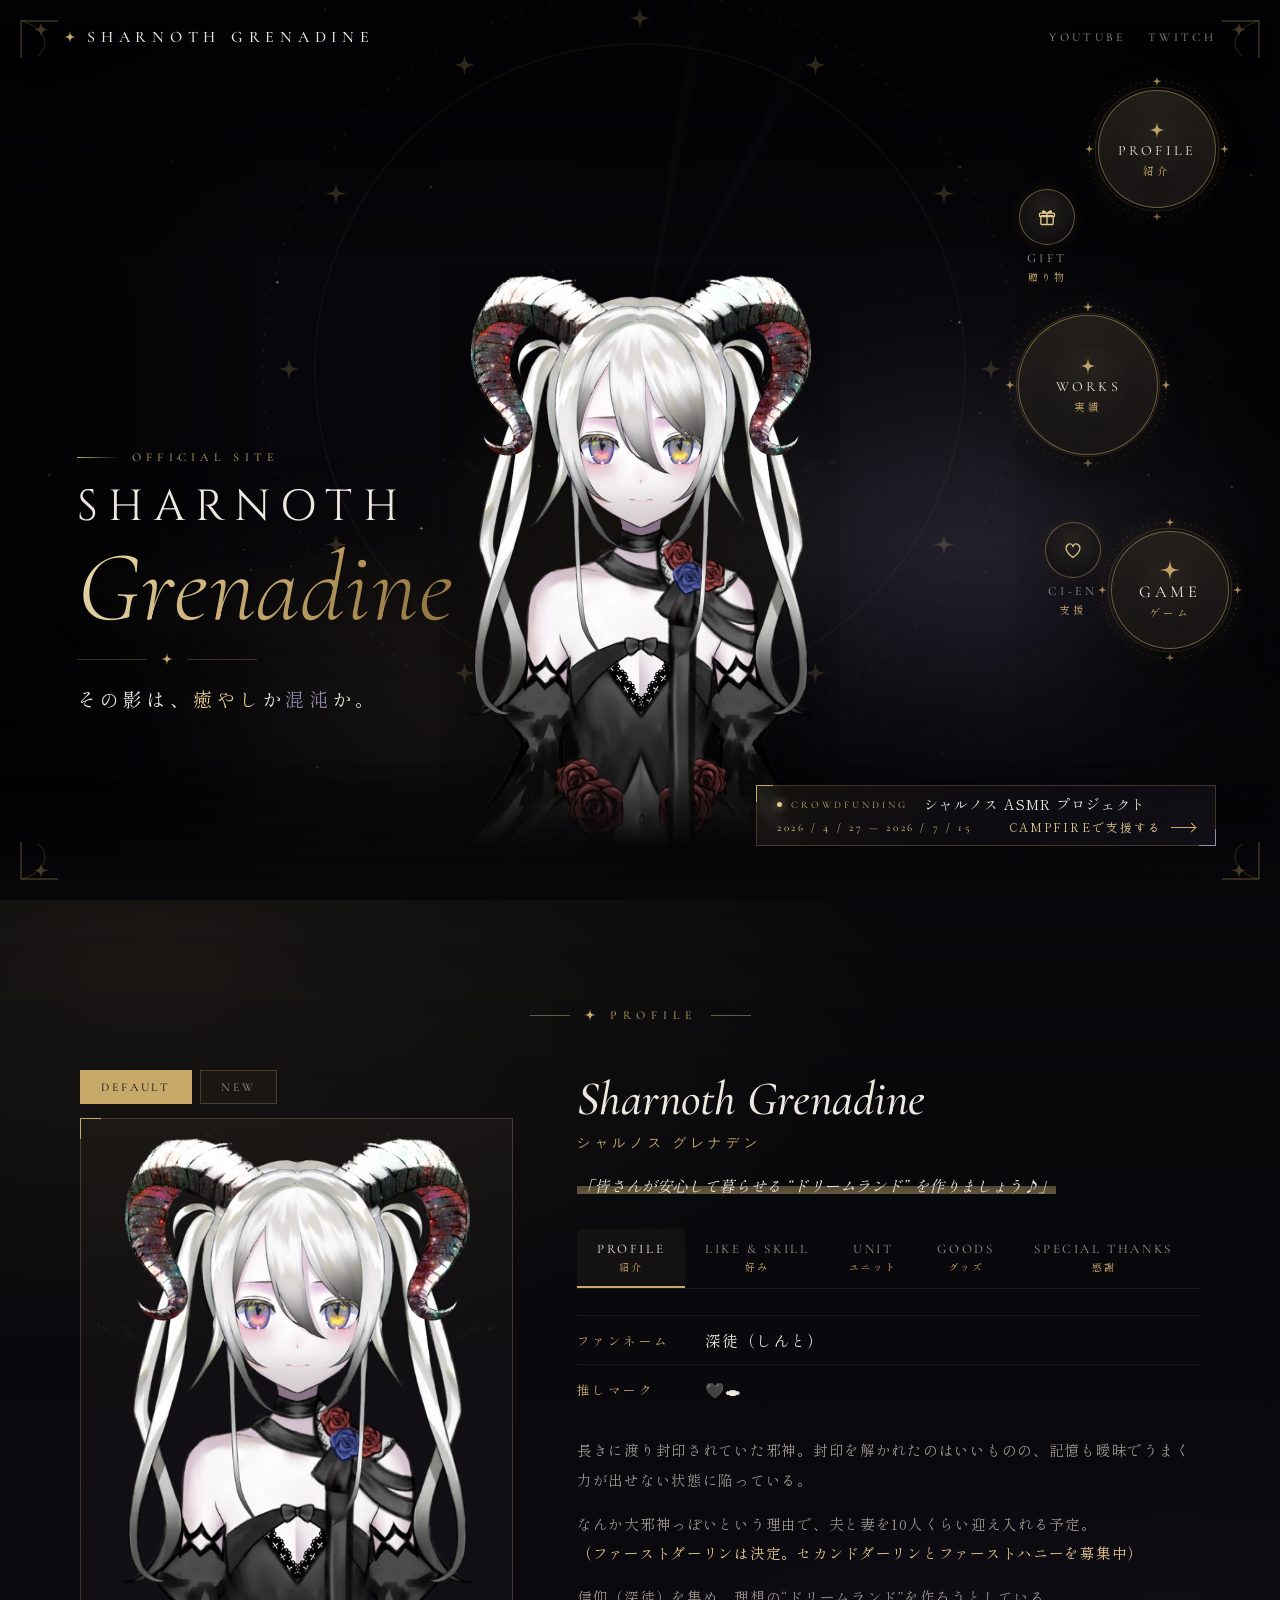
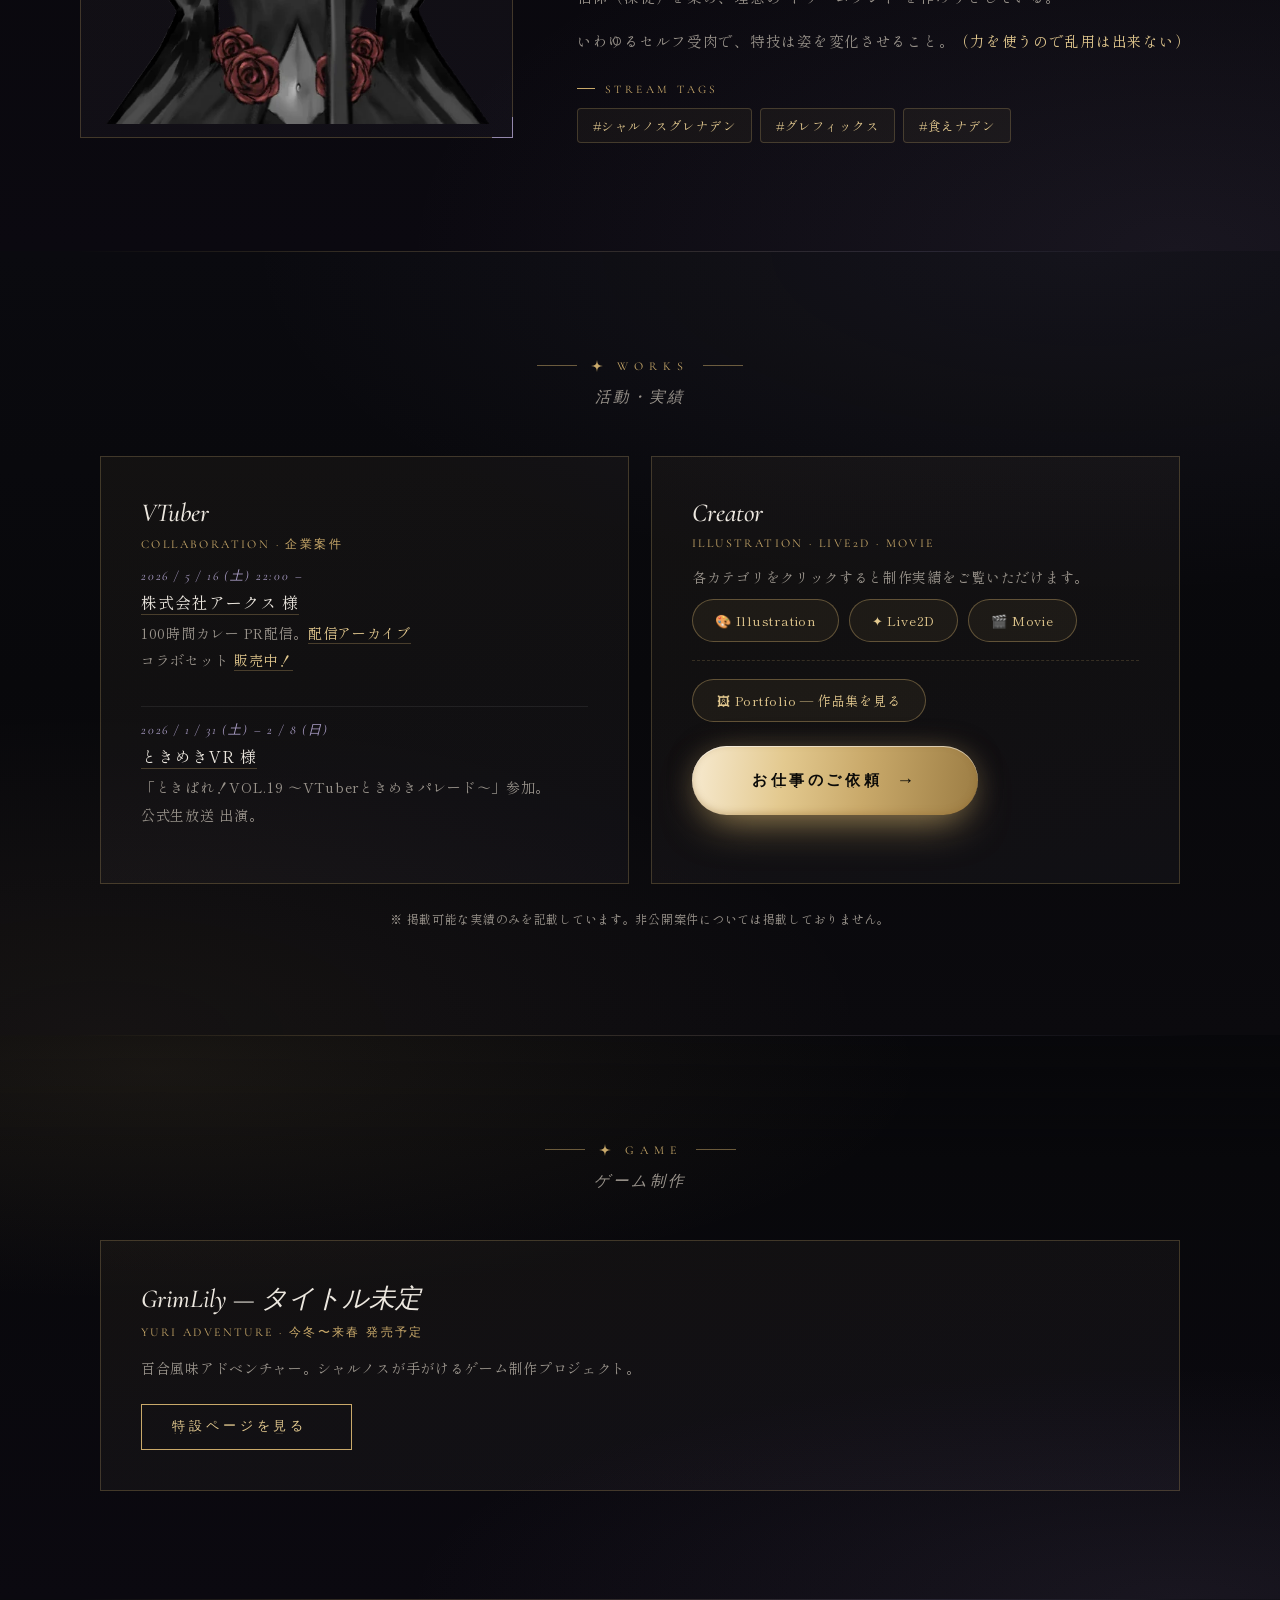
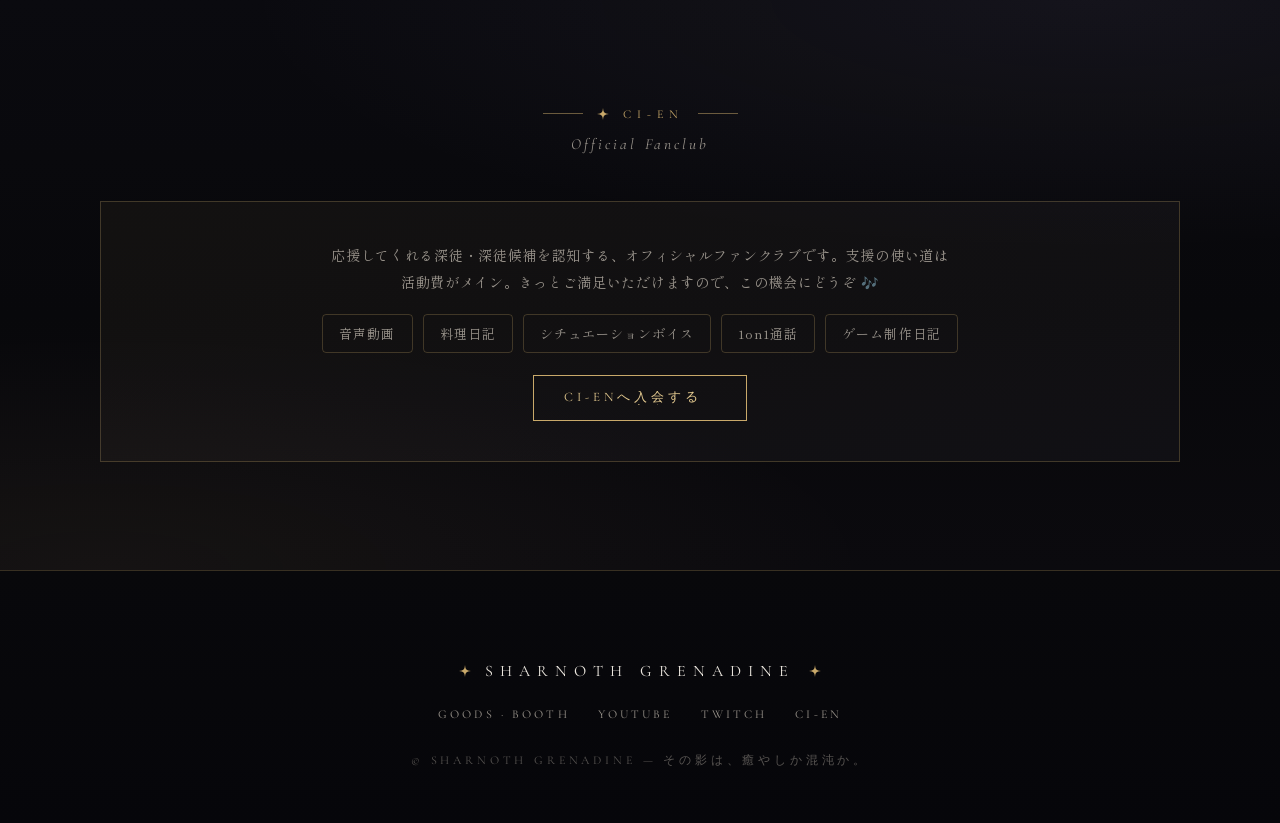
==== commit 30e0603f: "1 1" ====
--- a/index.html
+++ b/index.html
@@ -1,435 +1,309 @@
-<!DOCTYPE html>
-<html lang="ja">
-<head>
-    <meta charset="UTF-8">
-    <meta name="viewport" content="width=device-width, initial-scale=1.0">
-    <title>Sharnoth Grenadine Official</title>
-    <link rel="icon" href="favicon.ico" type="image/x-icon">
-    <link href="https://fonts.googleapis.com/css2?family=Almendra+Display&family=Cinzel:wght@400;700;900&family=Kaisei+Decol:wght@400;700&family=UnifrakturMaguntia&display=swap" rel="stylesheet">
-
-    <link rel="stylesheet" href="style.css">
-</head>
-<body>
-    <!-- ══════════════════════════════════════════════════
-         #loader — 這い寄る混沌 / Nyarlathotep
-         ══════════════════════════════════════════════════ -->
-    <div id="loader">
-        <!-- ウジャトの目 -->
-        <div class="loader-eye">𓂀&nbsp;&nbsp;𓂀</div>
-
-        <!-- 中央ステージ -->
-        <div class="loader-stage">
-            <div class="loader-outer-ring"></div>
-            <div class="loader-glyph-ring" id="glyphRing"></div>
-            <div class="loader-mid-ring"></div>
-            <div class="loader-inner-ring"></div>
-
-            <div class="loader-star-wrap">
-                <!-- 四芒星 メイン（クリムゾン） -->
-                <svg class="loader-star" viewBox="0 0 100 100" xmlns="http://www.w3.org/2000/svg">
-                    <path d="M50,2 C50,2 52,28 54,36 C58,44 74,44 98,50 C74,56 58,56 54,64 C52,72 50,98 50,98 C50,98 48,72 46,64 C42,56 26,56 2,50 C26,44 42,44 46,36 C48,28 50,2 50,2 Z"
-                        fill="url(#loaderStarGrad)" opacity="0.95"/>
-                    <path d="M50,18 C50,18 51,35 52,40 C54,46 60,48 75,50 C60,52 54,54 52,60 C51,65 50,82 50,82 C50,82 49,65 48,60 C46,54 40,52 25,50 C40,48 46,46 48,40 C49,35 50,18 50,18 Z"
-                        fill="rgba(255,255,255,0.07)"/>
-                    <defs>
-                        <radialGradient id="loaderStarGrad" cx="50%" cy="50%" r="50%">
-                            <stop offset="0%"   stop-color="rgba(255,255,255,0.9)"/>
-                            <stop offset="30%"  stop-color="rgba(219,15,77,0.95)"/>
-                            <stop offset="70%"  stop-color="rgba(160,5,40,0.8)"/>
-                            <stop offset="100%" stop-color="rgba(80,0,15,0.4)"/>
-                        </radialGradient>
-                    </defs>
-                </svg>
-
-                <!-- 四芒星 サブ（ゴールド） -->
-                <svg class="loader-star-2" viewBox="0 0 100 100" xmlns="http://www.w3.org/2000/svg">
-                    <path d="M50,5 C50,5 51.8,29 53.5,37 C57,44.5 72,45 95,50 C72,55 57,55.5 53.5,63 C51.8,71 50,95 50,95 C50,95 48.2,71 46.5,63 C43,55.5 28,55 5,50 C28,45 43,44.5 46.5,37 C48.2,29 50,5 50,5 Z"
-                        fill="url(#loaderStarGradGold)" opacity="0.85"/>
-                    <defs>
-                        <radialGradient id="loaderStarGradGold" cx="50%" cy="50%" r="50%">
-                            <stop offset="0%"   stop-color="rgba(255,240,180,0.9)"/>
-                            <stop offset="40%"  stop-color="rgba(209,173,63,0.8)"/>
-                            <stop offset="100%" stop-color="rgba(120,80,10,0.2)"/>
-                        </radialGradient>
-                    </defs>
-                </svg>
-
-                <div class="loader-core"></div>
-            </div>
-        </div><!-- /.loader-stage -->
-
-        <!-- タイトル -->
-        <div class="loader-text-area">
-            <div class="loader-title">Sharnoth Grenadine</div>
-        </div>
-
-        <!-- プログレスバー -->
-        <div class="loader-progress-wrap">
-            <div class="loader-progress-track">
-                <div class="loader-progress-fill"></div>
-            </div>
-        </div>
-    </div>
-    <!-- /#loader -->
-
-    <div class="base-bg"></div>
-
-    <div id="cursor-wrap">
-        <div class="cur-aura"></div>
-        <div class="cur-ring"></div>
-        <div class="cur-core"></div>
-        <div class="cur-heart">
-            <svg viewBox="0 0 24 24"><path d="M12 21.35l-1.45-1.32C5.4 15.36 2 12.28 2 8.5 2 5.42 4.42 3 7.5 3c1.74 0 3.41.81 4.5 2.09C13.09 3.81 14.76 3 16.5 3 19.58 3 22 5.42 22 8.5c0 3.78-3.4 6.86-8.55 11.54L12 21.35z"/></svg>
-        </div>
-    </div>
-
-    <div class="stars-layer"></div>
-
-    <video autoplay loop muted playsinline crossorigin="anonymous" class="bg-video" id="bgVideo">
-        <source src="images/45503_1280x720.mp4" type="video/mp4">
-    </video>
-    <div class="bg-overlay"></div>
-
-    <section id="home" class="hero">
-        <div class="hero-ritual-circle">
-            <div class="ritual-ring ritual-ring-1"></div>
-            <div class="ritual-ring ritual-ring-2"></div>
-            <div class="ritual-ring ritual-ring-3"></div>
-        </div>
-        <div class="hero-star-bg">
-            <svg viewBox="0 0 100 100" fill="white" xmlns="http://www.w3.org/2000/svg" style="width:100%;height:100%;">
-                <polygon points="50,5 60,45 95,50 60,55 50,95 40,55 5,50 40,45"/>
-                <polygon points="50,20 55,45 80,50 55,55 50,80 45,55 20,50 45,45" opacity="0.5"/>
-            </svg>
-        </div>
-        <div class="hero-text-box fade-up">
-            <div class="hero-incantation">Sharnoth Grenadine Official Site</div>
-            <h2 class="catchphrase">その影は、<br><span class="heal">癒やし</span>か<span class="chaos">混沌</span>か。</h2>
-        </div>
-        <div class="scroll-down fade-up delay-2">
-            <span>Scroll</span>
-            <div class="scroll-diamond"></div>
-        </div>
-        <!-- ── クラウドファンディングバナー ── -->
-        <div class="campfire-banner fade-up delay-2">
-            <a href="https://camp-fire.jp/projects/940089" target="_blank" rel="noopener noreferrer" class="campfire-banner-inner">
-                <div class="campfire-deco-line left"></div>
-                <div class="campfire-deco-line right"></div>
-                <span class="campfire-badge">Crowdfunding</span>
-                <p class="campfire-text">落ち着く声で究極の癒やしを。<br>シャルノスASMRプロジェクト✧</p>
-                <span class="campfire-period">2026 / 4 / 27 &ensp;—&ensp; 2026 / 7 / 15</span>
-                <span class="campfire-enter">CAMPFIREで支援する</span>
-            </a>
-        </div>
-    </section>
-
-    <section>
-        <div class="section-wrapper fade-up"><h2 class="section-title">Profile</h2></div>
-        <div class="section-divider fade-up delay-1"></div>
-        <div class="profile-layout fade-up delay-2" id="profile">
-            <div class="corner-star tl"><svg viewBox="0 0 20 20"><polygon points="10,1 12,8 19,10 12,12 10,19 8,12 1,10 8,8"/></svg></div>
-            <div class="corner-star tr"><svg viewBox="0 0 20 20"><polygon points="10,1 12,8 19,10 12,12 10,19 8,12 1,10 8,8"/></svg></div>
-            <div class="corner-star bl"><svg viewBox="0 0 20 20"><polygon points="10,1 12,8 19,10 12,12 10,19 8,12 1,10 8,8"/></svg></div>
-            <div class="corner-star br"><svg viewBox="0 0 20 20"><polygon points="10,1 12,8 19,10 12,12 10,19 8,12 1,10 8,8"/></svg></div>
-            <div class="profile-visual-area">
-                <div class="visual-main glitch-wrapper">
-                    <div id="profile-img-box" class="full-body-img-box"></div>
-                    <div class="costume-indicators">
-                        <button class="indicator-wrap active" data-costume="default"><div class="indicator-circle"></div><span>Default</span></button>
-                        <button class="indicator-wrap" data-costume="new1"><div class="indicator-circle"></div><span>New</span></button>
-                    </div>
-                </div>
-                <div class="channel-links">
-                    <a href="https://www.youtube.com/@GrenadineSyrup_" target="_blank" rel="noopener noreferrer" class="ch-link youtube">
-                        <svg viewBox="0 0 24 24"><path d="M19.615 3.184c-3.604-.246-11.631-.245-15.23 0-3.897.266-4.356 2.62-4.385 8.816.029 6.185.484 8.549 4.385 8.816 3.6.245 11.626.246 15.23 0 3.897-.266 4.356-2.62 4.385-8.816-.029-6.185-.484-8.549-4.385-8.816zm-10.615 12.816v-8l8 3.993-8 4.007z"/></svg>YouTube
-                    </a>
-                    <a href="https://www.twitch.tv/grenadinesyrup" target="_blank" rel="noopener noreferrer" class="ch-link twitch">
-                        <svg viewBox="0 0 24 24"><path d="M11.571 4.714h1.715v5.143H11.57zm4.715 0H18v5.143h-1.714zM6 0L1.714 4.286v15.428h5.143V24l4.286-4.286h3.428L22.286 12V0zm14.571 11.143l-3.428 3.428h-3.429l-3 3v-3H6.857V1.714h13.714Z"/></svg>Twitch
-                    </a>
-                </div>
-            </div>
-            <div class="profile-text-area">
-                <div class="profile-name-box">
-                    <h1 class="profile-name-en">Sharnoth Grenadine</h1>
-                    <span class="profile-name-ja">シャルノス グレナデン</span>
-                </div>
-                <div class="profile-quote-sub-container">
-                    <div class="profile-quote-sub">「皆さんが安心して暮らせる"ドリームランド"を作りましょう♪」</div>
-                </div>
-                <div class="profile-tabs">
-                    <button class="tab-btn active" data-target="tab-intro"><svg viewBox="0 0 24 24"><path d="M12 12c2.21 0 4-1.79 4-4s-1.79-4-4-4-4 1.79-4 4 1.79 4 4 4zm0 2c-2.67 0-8 1.34-8 4v2h16v-2c0-2.66-5.33-4-8-4z"/></svg>Profile</button>
-                    <button class="tab-btn" data-target="tab-likes"><svg viewBox="0 0 24 24"><path d="M12 21.35l-1.45-1.32C5.4 15.36 2 12.28 2 8.5 2 5.42 4.42 3 7.5 3c1.74 0 3.41.81 4.5 2.09C13.09 3.81 14.76 3 16.5 3 19.58 3 22 5.42 22 8.5c0 3.78-3.4 6.86-8.55 11.54L12 21.35z"/></svg>Like & Skill</button>
-                    <button class="tab-btn" data-target="tab-wishlist"><svg viewBox="0 0 24 24"><path d="M20 6h-2.18c.11-.31.18-.65.18-1 0-1.66-1.34-3-3-3-1.05 0-1.96.54-2.5 1.35l-.5.65-.5-.65C10.96 2.54 10.05 2 9 2 7.34 2 6 3.34 6 5c0 .35.07.69.18 1H4c-1.11 0-1.99.89-1.99 2L2 19c0 1.11.89 2 2 2h16c1.11 0 2-.89 2-2V8c0-1.11-.89-2-2-2zm-5-2c.55 0 1 .45 1 1s-.45 1-1 1-1-.45-1-1 .45-1 1-1zM9 4c.55 0 1 .45 1 1s-.45 1-1 1-1-.45-1-1 .45-1 1-1zm11 15H4V8h16v11z"/></svg>Present</button>
-                    <button class="tab-btn" data-target="tab-special-thanks"><svg viewBox="0 0 24 24"><path d="M11.99 2C6.47 2 2 6.48 2 12s4.47 10 9.99 10C17.52 22 22 17.52 22 12S17.52 2 11.99 2zm4.24 16L12 15.45 7.77 18l1.12-4.81-3.73-3.23 4.92-.42L12 5l1.92 4.53 4.92.42-3.73 3.23L16.23 18z"/></svg>Special Thanks</button>
-                </div>
-                <div id="tab-intro" class="tab-content active">
-                    <div class="profile-basic-info">
-                        <div class="info-item"><span class="info-label">ファンネーム：</span><span class="info-value">深徒</span></div>
-                        <div class="info-item"><span class="info-label">推しマーク：</span><span class="info-value">🖤🕳</span></div>
-                    </div>
-                    <p>長きに渡り封印されていた邪神。<br>封印を解かれたのはいいものの、<br>記憶も曖昧でうまく力が出せない状態に陥っている。</p>
-                    <p>なんか大邪神っぽいという理由で、夫と妻を10人くらい迎え入れる予定。<br>（ファーストダーリンは決まったので、セカンドダーリンとファーストハニーを募集中）</p>
-                    <p>信仰（深徒）を集め、理想の"ドリームランド"を作ろうとしている。</p>
-                    <p>いわゆるセルフ受肉で、特技は姿を変化させること。<br>（力を使うので乱用は出来ない）</p>
-                    <div class="youtube-wrap" style="margin: 30px 0 10px 0; max-width: 320px; border: 1px solid rgba(209,173,63,0.3);">
-                        <iframe src="https://www.youtube.com/embed/3KAkgTgFG9o" title="YouTube" allowfullscreen></iframe>
-                    </div>
-                    <div class="stream-tags-section">
-                        <strong style="color:var(--gold);">Stream Tags:</strong>
-                        <div class="stream-tags">
-                            <span class="stream-tag" data-desc="総合タグ">#シャルノスグレナデン</span>
-                            <span class="stream-tag" id="art-trigger" data-desc="ファンアートタグ。ルールなど詳細はクリック！">#グレフィックス<span class="click-hint">Click</span></span>
-                            <span class="stream-tag" id="kuenaden-trigger" data-desc="飯テロ用。毎週月曜日に配信で紹介中♡詳細はクリック！">#食えナデン<span class="click-hint">Click</span></span>
-                        </div>
-                    </div>
-                </div>
-                <div id="tab-likes" class="tab-content">
-                    <div class="profile-data-grid">
-                        <div class="data-section">
-                            <strong style="color:var(--gold);">Likes:</strong>
-                            <div class="likes-tags"><span>料理</span><span>ネギトロ</span><span>からあげ</span><span>お寿司</span><span>いなり寿司</span><span>鴨</span><span>アーモンド</span><span>杏仁</span><span>リンゴ</span><span>カフェオレ</span><span>牧場物語</span><span>テイルズ</span><span>良い声</span><span>メカクレ</span><span>深徒♡</span></div>
-                        </div>
-                        <div class="data-section">
-                            <strong style="color:var(--gold);">Skill:</strong>
-                            <div class="likes-tags"><span>Illustration</span><span>Live2D</span><span>MV制作</span></div>
-                        </div>
-                    </div>
-                </div>
-                <div id="tab-wishlist" class="tab-content">
-                    <p style="margin-bottom:25px;color:rgba(255,255,255,0.7);border-left:4px solid var(--crimson);padding-left:15px;">皆さんだと思って大事にいたします</p>
-                    <div class="wish-grid">
-                        <a href="https://gi-pt.com/main/wishlist/fan-view/3a111828-ba2d-1c72-1314-9f182227a6e2" target="_blank" rel="noopener noreferrer" class="wish-item">
-                            <span class="service-name"><svg viewBox="0 0 24 24"><path d="M12 21.35l-1.45-1.32C5.4 15.36 2 12.28 2 8.5 2 5.42 4.42 3 7.5 3c1.74 0 3.41.81 4.5 2.09C13.09 3.81 14.76 3 16.5 3 19.58 3 22 5.42 22 8.5c0 3.78-3.4 6.86-8.55 11.54L12 21.35z"/></svg>Gipt</span>
-                            <span class="service-desc">生贄がほしいです⋯⋯</span>
-                        </a>
-                        <a href="https://giftee.com/u/grenadine" target="_blank" rel="noopener noreferrer" class="wish-item">
-                            <span class="service-name"><svg viewBox="0 0 24 24"><path d="M18 8h1a4 4 0 0 1 0 8h-1M2 8h14v9a4 4 0 0 1-4 4H6a4 4 0 0 1-4-4V8zM6 1v3M10 1v3M14 1v3"/></svg>Giftee</span>
-                            <span class="service-desc">たまにちょっと贅沢させて？</span>
-                        </a>
-                    </div>
-                    <p style="margin-top:35px; margin-bottom:15px;color:rgba(255,255,255,0.7);border-left:4px solid var(--crimson);padding-left:15px;">お手紙やGIPTで送れないものなどはこちら</p>
-                    <div class="wish-grid">
-                        <a href="https://ouen55.com/grenadinesyrup_/" target="_blank" rel="noopener noreferrer" class="wish-item">
-                            <span class="service-name"><svg viewBox="0 0 24 24"><path d="M20 6h-2.18c.11-.31.18-.65.18-1 0-1.66-1.34-3-3-3-1.05 0-1.96.54-2.5 1.35l-.5.65-.5-.65C10.96 2.54 10.05 2 9 2 7.34 2 6 3.34 6 5c0 .35.07.69.18 1H4c-1.11 0-1.99.89-1.99 2L2 19c0 1.11.89 2 2 2h16c1.11 0 2-.89 2-2V8c0-1.11-.89-2-2-2zm-5-2c.55 0 1 .45 1 1s-.45 1-1 1-1-.45-1-1 .45-1 1-1zM9 4c.55 0 1 .45 1 1s-.45 1-1 1-1-.45-1-1 .45-1 1-1zm11 15H4V8h16v11z"/></svg>オーエン配送</span>
-                        </a>
-                    </div>
-                </div>
-                <div id="tab-special-thanks" class="tab-content">
-                    <p style="margin-bottom:20px;color:rgba(255,255,255,0.7);border-left:4px solid var(--gold);padding-left:15px;line-height:2.0;">活動を支えてくださっている皆さまへの感謝を込めて。</p>
-                    <div class="thanks-section-title">✦ Special Thanks</div>
-                    <div class="special-thanks-grid">
-                        <a href="https://x.com/monimoni_itame" target="_blank" rel="noopener noreferrer" class="thanks-card" style="text-decoration:none;">
-                            <span class="thanks-role">Logo Design</span>
-                            <span class="thanks-name">もにいため 様</span>
-                            <span class="thanks-note">ロゴデザイン</span>
-                        </a>
-                        <a href="https://www.youtube.com/channel/UCIjh3v-zE37uqsKYd4htd6g" target="_blank" rel="noopener noreferrer" class="thanks-card" style="text-decoration:none;">
-                            <span class="thanks-role">OP/ED Music</span>
-                            <span class="thanks-name">しあん 様</span>
-                            <span class="thanks-note">OP/ED Music制作</span>
-                        </a>
-                    </div>
-                    <div class="thanks-section-title">✦ Special Support</div>
-                    <div class="special-thanks-grid">
-                        <div class="thanks-card">
-                            <span class="thanks-role">深徒の皆さん</span>
-                            <span class="thanks-name">All Followers</span>
-                            <span class="thanks-note">いつもありがとう♡</span>
-                        </div>
-                    </div>
-                    <div class="thanks-section-title" style="margin-top:36px;">✦ Crowdfunding Supporters</div>
-                    <div style="text-align:center;margin-top:16px;">
-                        <p style="color:rgba(200,180,140,0.7);font-size:0.9rem;line-height:2.0;margin-bottom:18px;">シャルノスASMRプロジェクトを支援してくださった皆さま。<br>深徒の皆さんの力があってこそです。本当にありがとう。</p>
-                        <button class="cf-supporters-btn" id="open-supporters">
-                            <svg viewBox="0 0 24 24" fill="currentColor" style="width:18px;height:18px;"><path d="M12 21.35l-1.45-1.32C5.4 15.36 2 12.28 2 8.5 2 5.42 4.42 3 7.5 3c1.74 0 3.41.81 4.5 2.09C13.09 3.81 14.76 3 16.5 3 19.58 3 22 5.42 22 8.5c0 3.78-3.4 6.86-8.55 11.54L12 21.35z"/></svg>
-                            支援者一覧を見る
-                        </button>
-                    </div>
-                </div>
-            </div>
-        </div>
-    </section>
-
-    <section id="works">
-        <div class="section-wrapper fade-up"><h2 class="section-title">Works</h2></div>
-        <div class="section-divider fade-up delay-1"></div>
-        <div class="works-section-wrap fade-up delay-2">
-
-            <!-- VTuber企業案件 -->
-            <div class="works-category">
-                <div class="works-category-header">
-                    <span class="works-cat-icon">
-                        <svg viewBox="0 0 24 24" fill="currentColor"><path d="M17 10.5V7c0-.55-.45-1-1-1H4c-.55 0-1 .45-1 1v10c0 .55.45 1 1 1h12c.55 0 1-.45 1-1v-3.5l4 4v-11l-4 4z"/></svg>
-                    </span>
-                    <div>
-                        <div class="works-cat-label">VTuber</div>
-                        <div class="works-cat-sub">企業案件のみ記載</div>
-                    </div>
-                </div>
-                <div class="works-list" id="vtuber-works-preview">
-                    <p style="text-align:center;color:rgba(200,175,110,0.45);font-size:0.88rem;letter-spacing:1.5px;padding:20px 0;">実績が追加され次第更新されます。</p>
-                </div>
-            </div>
-
-            <!-- Creator実績 -->
-            <div class="works-category">
-                <div class="works-category-header">
-                    <span class="works-cat-icon" style="color:var(--gold);background:rgba(209,173,63,0.1);border-color:rgba(209,173,63,0.3);box-shadow:0 0 18px rgba(209,173,63,0.1);">
-                        <svg viewBox="0 0 24 24" fill="currentColor"><path d="M3 17.25V21h3.75L17.81 9.94l-3.75-3.75L3 17.25zM20.71 7.04c.39-.39.39-1.02 0-1.41l-2.34-2.34c-.39-.39-1.02-.39-1.41 0l-1.83 1.83 3.75 3.75 1.83-1.83z"/></svg>
-                    </span>
-                    <div>
-                        <div class="works-cat-label" style="color:var(--gold);">Creator</div>
-                        <div class="works-cat-sub">各カテゴリをクリックして実績を見る</div>
-                    </div>
-                </div>
-                <div class="creator-cards">
-                    <button class="creator-card" id="open-illust">
-                        <div class="creator-card-bg"></div>
-                        <span class="creator-card-icon">🎨</span>
-                        <span class="creator-card-label">Illustration</span>
-                        <span class="creator-card-count" id="illust-count">— works</span>
-                        <span class="creator-card-hint">Click to view</span>
-                    </button>
-                    <button class="creator-card" id="open-live2d">
-                        <div class="creator-card-bg"></div>
-                        <span class="creator-card-icon">✦</span>
-                        <span class="creator-card-label">Live2D</span>
-                        <span class="creator-card-count" id="live2d-count">— works</span>
-                        <span class="creator-card-hint">Click to view</span>
-                    </button>
-                    <button class="creator-card" id="open-mv">
-                        <div class="creator-card-bg"></div>
-                        <span class="creator-card-icon">🎬</span>
-                        <span class="creator-card-label">MV</span>
-                        <span class="creator-card-count" id="mv-count">— works</span>
-                        <span class="creator-card-hint">Click to view</span>
-                    </button>
-                </div>
-            </div>
-
-            <div class="works-note">
-                ※ 掲載可能な実績のみを記載しています。非公開案件については掲載しておりません。
-            </div>
-            <div style="text-align:center;margin-top:30px;">
-                <a href="commission.html" class="works-inquiry-btn">
-                    <span class="works-inquiry-deco left"></span>
-                    <span class="works-inquiry-deco right"></span>
-                    <svg viewBox="0 0 24 24" style="width:20px;height:20px;fill:currentColor;"><path d="M20 4H4c-1.1 0-2 .9-2 2v12c0 1.1.9 2 2 2h16c1.1 0 2-.9 2-2V6c0-1.1-.9-2-2-2zm0 4l-8 5-8-5V6l8 5 8-5v2z"/></svg>
-                    <span class="works-inquiry-label">お仕事のご依頼はこちら</span>
-                    <span class="works-inquiry-arrow">→</span>
-                </a>
-            </div>
-        </div>
-    </section>
-
-    <section id="game">
-        <div class="section-wrapper fade-up"><h2 class="section-title">Game</h2></div>
-        <div class="section-divider fade-up delay-1"></div>
-        <div class="media-grid" style="grid-template-columns:1fr;max-width:800px;">
-            <div class="media-item fade-up delay-2" style="padding:0; background: transparent; border: none; box-shadow: none;">
-                <a href="https://sharnoth0.github.io/GrimLily/" target="_blank" rel="noopener noreferrer" class="game-banner-inner" style="text-decoration:none;">
-                    <div class="game-banner-bg"></div>
-                    <div class="game-banner-content">
-                        <span class="game-genre-badge">百合風味アドベンチャー</span>
-                        <h3 class="banner-title">GrimLily</h3>
-                        <span class="banner-sub">タイトル未定 — 今冬〜来春 発売予定</span>
-                    </div>
-                </a>
-            </div>
-        </div>
-    </section>
-
-    <section id="ci-en">
-        <div class="section-wrapper fade-up"><h2 class="section-title">Ci-en</h2></div>
-        <div class="section-divider fade-up delay-1"></div>
-        <div class="media-grid" style="grid-template-columns:1fr;max-width:800px;">
-            <div class="media-item fade-up delay-2" style="padding:0; background: transparent; border: none; box-shadow: none;">
-                <div class="cien-desc-card">
-                    <div class="cien-desc-corner tl">✦</div>
-                    <div class="cien-desc-corner tr">✦</div>
-                    <div class="cien-desc-corner bl">✦</div>
-                    <div class="cien-desc-corner br">✦</div>
-                    <div class="cien-desc-glow"></div>
-                    <div class="cien-desc-header">
-                        <span class="cien-desc-label">Official Fanclub</span>
-                    </div>
-                    <p class="cien-desc-text">
-                        応援してくれる深徒、深徒候補を認知する<br>オフィシャルファンクラブです。
-                    </p>
-                    <div class="cien-desc-features">
-                        <span class="cien-feature">音声動画</span>
-                        <span class="cien-feature">料理日記</span>
-                        <span class="cien-feature">シチュエーションボイス</span>
-                        <span class="cien-feature">1on1通話</span>
-                        <span class="cien-feature">ゲーム制作日記</span>
-                    </div>
-                    <p class="cien-desc-sub">
-                        様々なお返しをご用意しています。<br>
-                        支援の使い道は活動費がメイン。<br>
-                        きっとご満足していただけますのでこの機会にどうぞ🎶
-                    </p>
-                    <a href="https://ci-en.net/creator/35826" target="_blank" rel="noopener noreferrer" class="cien-card-btn">
-                        <span class="cien-card-btn-text">Ci-enへ入会する</span>
-                        <span class="cien-card-btn-arrow">→</span>
-                    </a>
-                </div>
-            </div>
-        </div>
-    </section>
-
-    <section id="goods">
-        <div class="section-wrapper fade-up"><h2 class="section-title">Goods</h2></div>
-        <div class="section-divider fade-up delay-1"></div>
-        <div class="media-grid" style="grid-template-columns:1fr;max-width:800px;">
-            <div class="media-item fade-up delay-2" style="padding:0; background: transparent; border: none; box-shadow: none;">
-                <p style="line-height:2.2;color:rgba(255,255,255,0.8);margin-bottom:30px; text-align: center;">
-                    グッズやボイス、ガジェット等を販売する場所です。<br>ぜひ手に入れてくださいね。
-                </p>
-                <a href="https://gren.booth.pm/" target="_blank" rel="noopener noreferrer" class="booth-banner-inner">
-                    <div class="booth-shimmer"></div>
-                    <div class="booth-deco-line left"></div>
-                    <div class="booth-deco-line right"></div>
-                    <span class="booth-badge">Official Store</span>
-                    <h3 class="banner-title">BOOTH</h3>
-                    <span class="banner-sub">グッズ・ボイス・ガジェット</span>
-                    <span class="booth-enter">ショップを見る</span>
-                </a>
-            </div>
-        </div>
-    </section>
-
-    <nav class="floating-nav">
-        <ul id="nav-list">
-            <div class="nav-slider" id="nav-slider"></div>
-            <li><a href="#home"><span class="nav-rune"><svg viewBox="0 0 24 24" xmlns="http://www.w3.org/2000/svg"><path d="M12,1 C12,1 13,8.5 14,10 C15.5,11.5 20,12 23,12 C20,12 15.5,12.5 14,14 C13,15.5 12,23 12,23 C12,23 11,15.5 10,14 C8.5,12.5 4,12 1,12 C4,12 8.5,11.5 10,10 C11,8.5 12,1 12,1Z"/></svg></span>Top</a></li>
-            <li><a href="#profile"><span class="nav-rune"><svg viewBox="0 0 24 24" xmlns="http://www.w3.org/2000/svg"><path d="M12,1 C12,1 13,8.5 14,10 C15.5,11.5 20,12 23,12 C20,12 15.5,12.5 14,14 C13,15.5 12,23 12,23 C12,23 11,15.5 10,14 C8.5,12.5 4,12 1,12 C4,12 8.5,11.5 10,10 C11,8.5 12,1 12,1Z"/></svg></span>Profile</a></li>
-            <li><a href="#works"><span class="nav-rune"><svg viewBox="0 0 24 24" xmlns="http://www.w3.org/2000/svg"><path d="M12,1 C12,1 13,8.5 14,10 C15.5,11.5 20,12 23,12 C20,12 15.5,12.5 14,14 C13,15.5 12,23 12,23 C12,23 11,15.5 10,14 C8.5,12.5 4,12 1,12 C4,12 8.5,11.5 10,10 C11,8.5 12,1 12,1Z"/></svg></span>Works</a></li>
-            <li><a href="#game"><span class="nav-rune"><svg viewBox="0 0 24 24" xmlns="http://www.w3.org/2000/svg"><path d="M12,1 C12,1 13,8.5 14,10 C15.5,11.5 20,12 23,12 C20,12 15.5,12.5 14,14 C13,15.5 12,23 12,23 C12,23 11,15.5 10,14 C8.5,12.5 4,12 1,12 C4,12 8.5,11.5 10,10 C11,8.5 12,1 12,1Z"/></svg></span>Game</a></li>
-            <li><a href="#ci-en"><span class="nav-rune"><svg viewBox="0 0 24 24" xmlns="http://www.w3.org/2000/svg"><path d="M12,1 C12,1 13,8.5 14,10 C15.5,11.5 20,12 23,12 C20,12 15.5,12.5 14,14 C13,15.5 12,23 12,23 C12,23 11,15.5 10,14 C8.5,12.5 4,12 1,12 C4,12 8.5,11.5 10,10 C11,8.5 12,1 12,1Z"/></svg></span>Ci-en</a></li>
-            <li><a href="#goods"><span class="nav-rune"><svg viewBox="0 0 24 24" xmlns="http://www.w3.org/2000/svg"><path d="M12,1 C12,1 13,8.5 14,10 C15.5,11.5 20,12 23,12 C20,12 15.5,12.5 14,14 C13,15.5 12,23 12,23 C12,23 11,15.5 10,14 C8.5,12.5 4,12 1,12 C4,12 8.5,11.5 10,10 C11,8.5 12,1 12,1Z"/></svg></span>Goods</a></li>
-        </ul>
-    </nav>
-
-
-
-    <!-- Creator モーダル (Illust / Live2D / MV 共通) -->
-    <div class="modal-overlay" id="creator-modal">
-        <div class="modal-content creator-modal-content">
-            <button class="modal-close" id="creator-modal-close">
-                <svg viewBox="0 0 24 24" stroke="currentColor" stroke-width="2" fill="none"><line x1="18" y1="6" x2="6" y2="18"/><line x1="6" y1="6" x2="18" y2="18"/></svg>
-            </button>
-            <div class="creator-modal-header">
-                <span class="creator-modal-icon" id="creator-modal-icon"></span>
-                <div>
-                    <h3 class="creator-modal-title" id="creator-modal-title"></h3>
-                    <p class="creator-modal-sub" id="creator-modal-sub"></p>
-                </div>
-            </div>
-            <div class="creator-timeline" id="creator-timeline"></div>
-        </div>
-    </div>
-
-    <script data-cfasync="false" src="/cdn-cgi/scripts/5c5dd728/cloudflare-static/email-decode.min.js"></script>
-    <script src="script.js"></script>
-</body>
-</html>
+<!DOCTYPE html>
+<html lang="ja">
+<head>
+<meta charset="UTF-8">
+<meta name="viewport" content="width=device-width, initial-scale=1.0">
+<title>Sharnoth Grenadine Official｜シャルノス グレナデン</title>
+<link rel="preconnect" href="https://fonts.googleapis.com">
+<link rel="preconnect" href="https://fonts.gstatic.com" crossorigin>
+<link href="https://fonts.googleapis.com/css2?family=Cormorant+Garamond:ital,wght@0,300;0,400;0,500;0,600;1,300;1,400;1,500&family=Cormorant:ital,wght@1,300;1,400&family=Cinzel:wght@400;500&family=Shippori+Mincho:wght@400;500;600;700&display=swap" rel="stylesheet">
+<link rel="stylesheet" href="styles.css">
+</head>
+<body>
+
+<div class="loader" id="loader" aria-hidden="true">
+  <div class="ld-core">
+    <div class="ld-ring"></div>
+    <div class="ld-star"><svg viewBox="0 0 100 100" xmlns="http://www.w3.org/2000/svg" fill="#e3c98f"><path d="M50 0 C55 40 60 45 100 50 C60 55 55 60 50 100 C45 60 40 55 0 50 C40 45 45 40 50 0 Z"/></svg></div>
+  </div>
+  <div class="ld-name">Sharnoth Grenadine</div>
+  <div class="ld-jp">その影は、癒やしか混沌か。</div>
+  <div class="ld-bar"><span id="ldFill"></span></div>
+</div>
+
+<div class="scene"><div class="scene-inner"><div class="rays"></div><div class="neb neb1"></div><div class="neb neb2"></div><div class="neb neb3"></div><div class="sweep"></div></div></div>
+<div class="fx" id="fx"></div>
+<div class="grain"></div>
+<div class="vignette"></div>
+<span class="cfil tl"><svg width="78" height="78" viewBox="0 0 78 78" fill="none" stroke="#c9a96a" stroke-width="1"><path d="M3 3 L40 3 M3 3 L3 40"/><path d="M3 3 C 28 9 33 28 20 38" stroke-opacity=".5"/><g fill="#c9a96a" stroke="none" opacity=".7"><path d="M46 9 C48 19 50 21 60 23 C50 25 48 27 46 37 C44 27 42 25 32 23 C42 21 44 19 46 9 Z" transform="scale(.5)"/></g></svg></span><span class="cfil tr"><svg width="78" height="78" viewBox="0 0 78 78" fill="none" stroke="#c9a96a" stroke-width="1"><path d="M3 3 L40 3 M3 3 L3 40"/><path d="M3 3 C 28 9 33 28 20 38" stroke-opacity=".5"/><g fill="#c9a96a" stroke="none" opacity=".7"><path d="M46 9 C48 19 50 21 60 23 C50 25 48 27 46 37 C44 27 42 25 32 23 C42 21 44 19 46 9 Z" transform="scale(.5)"/></g></svg></span><span class="cfil bl"><svg width="78" height="78" viewBox="0 0 78 78" fill="none" stroke="#c9a96a" stroke-width="1"><path d="M3 3 L40 3 M3 3 L3 40"/><path d="M3 3 C 28 9 33 28 20 38" stroke-opacity=".5"/><g fill="#c9a96a" stroke="none" opacity=".7"><path d="M46 9 C48 19 50 21 60 23 C50 25 48 27 46 37 C44 27 42 25 32 23 C42 21 44 19 46 9 Z" transform="scale(.5)"/></g></svg></span><span class="cfil br"><svg width="78" height="78" viewBox="0 0 78 78" fill="none" stroke="#c9a96a" stroke-width="1"><path d="M3 3 L40 3 M3 3 L3 40"/><path d="M3 3 C 28 9 33 28 20 38" stroke-opacity=".5"/><g fill="#c9a96a" stroke="none" opacity=".7"><path d="M46 9 C48 19 50 21 60 23 C50 25 48 27 46 37 C44 27 42 25 32 23 C42 21 44 19 46 9 Z" transform="scale(.5)"/></g></svg></span>
+<div class="cursor" id="cursor"><span class="cring"></span><div class="star"><svg viewBox="0 0 100 100" xmlns="http://www.w3.org/2000/svg"><path d="M50 0 C55 40 60 45 100 50 C60 55 55 60 50 100 C45 60 40 55 0 50 C40 45 45 40 50 0 Z"/></svg></div></div>
+
+
+<nav>
+  <a href="#home" class="brand"><span class="fps"><svg width="12" height="12" viewBox="0 0 100 100" fill="#c9a96a" style="opacity:1"><path d="M50 0 C55 40 60 45 100 50 C60 55 55 60 50 100 C45 60 40 55 0 50 C40 45 45 40 50 0 Z"/></svg></span>Sharnoth Grenadine</a>
+  <div class="nav-right">
+    <div class="socials">
+      <a href="https://www.youtube.com/@GrenadineSyrup_" target="_blank" rel="noopener"><span class="roll">YouTube</span></a>
+      <a href="https://www.twitch.tv/grenadinesyrup" target="_blank" rel="noopener"><span class="roll">Twitch</span></a>
+    </div>
+  </div>
+</nav>
+
+<header class="hero" id="home">
+<div class="mandala" id="mandala"><svg viewBox="0 0 600 600" xmlns="http://www.w3.org/2000/svg" style="overflow:visible"><circle cx="300" cy="300" r="290" fill="none" stroke="#c9a96a" stroke-width="1" stroke-opacity=".10" stroke-dasharray="2 10"/><circle cx="300" cy="300" r="250" fill="none" stroke="#c9a96a" stroke-width="1" stroke-opacity=".07"/><circle cx="300" cy="300" r="210" fill="none" stroke="#c9a96a" stroke-width="1" stroke-opacity=".10" stroke-dasharray="1 12"/><g transform="translate(561.0,291.0) scale(.18)" fill="#c9a96a" opacity=".22"><path d="M50 4 C55 41 59 45 96 50 C59 55 55 59 50 96 C45 59 41 55 4 50 C41 45 45 41 50 4 Z"/></g><g transform="translate(524.8268590217984,426.0) scale(.18)" fill="#c9a96a" opacity=".22"><path d="M50 4 C55 41 59 45 96 50 C59 55 55 59 50 96 C45 59 41 55 4 50 C41 45 45 41 50 4 Z"/></g><g transform="translate(426.0,524.8268590217984) scale(.18)" fill="#c9a96a" opacity=".22"><path d="M50 4 C55 41 59 45 96 50 C59 55 55 59 50 96 C45 59 41 55 4 50 C41 45 45 41 50 4 Z"/></g><g transform="translate(291.0,561.0) scale(.18)" fill="#c9a96a" opacity=".22"><path d="M50 4 C55 41 59 45 96 50 C59 55 55 59 50 96 C45 59 41 55 4 50 C41 45 45 41 50 4 Z"/></g><g transform="translate(156.00000000000006,524.8268590217984) scale(.18)" fill="#c9a96a" opacity=".22"><path d="M50 4 C55 41 59 45 96 50 C59 55 55 59 50 96 C45 59 41 55 4 50 C41 45 45 41 50 4 Z"/></g><g transform="translate(57.17314097820156,426.0) scale(.18)" fill="#c9a96a" opacity=".22"><path d="M50 4 C55 41 59 45 96 50 C59 55 55 59 50 96 C45 59 41 55 4 50 C41 45 45 41 50 4 Z"/></g><g transform="translate(21.0,291.00000000000006) scale(.18)" fill="#c9a96a" opacity=".22"><path d="M50 4 C55 41 59 45 96 50 C59 55 55 59 50 96 C45 59 41 55 4 50 C41 45 45 41 50 4 Z"/></g><g transform="translate(57.17314097820159,155.99999999999997) scale(.18)" fill="#c9a96a" opacity=".22"><path d="M50 4 C55 41 59 45 96 50 C59 55 55 59 50 96 C45 59 41 55 4 50 C41 45 45 41 50 4 Z"/></g><g transform="translate(155.9999999999999,57.173140978201644) scale(.18)" fill="#c9a96a" opacity=".22"><path d="M50 4 C55 41 59 45 96 50 C59 55 55 59 50 96 C45 59 41 55 4 50 C41 45 45 41 50 4 Z"/></g><g transform="translate(290.99999999999994,21.0) scale(.18)" fill="#c9a96a" opacity=".22"><path d="M50 4 C55 41 59 45 96 50 C59 55 55 59 50 96 C45 59 41 55 4 50 C41 45 45 41 50 4 Z"/></g><g transform="translate(426.0,57.17314097820159) scale(.18)" fill="#c9a96a" opacity=".22"><path d="M50 4 C55 41 59 45 96 50 C59 55 55 59 50 96 C45 59 41 55 4 50 C41 45 45 41 50 4 Z"/></g><g transform="translate(524.8268590217983,155.9999999999999) scale(.18)" fill="#c9a96a" opacity=".22"><path d="M50 4 C55 41 59 45 96 50 C59 55 55 59 50 96 C45 59 41 55 4 50 C41 45 45 41 50 4 Z"/></g></svg></div>
+<div class="char-par" id="charPar" data-par="14"><div class="char-float"><div class="char-light"></div><img class="char-img" src="[data-uri]" alt="シャルノス グレナデン"></div></div>
+  <div class="lede">
+    <div class="eyebrow"><span class="l"></span>Official Site</div>
+    <h1 class="name">Sharnoth<span class="g">Grenadine</span></h1>
+    <div class="flourish"><span class="ln"></span><span class="fps"><svg width="12" height="12" viewBox="0 0 100 100" fill="#c9a96a" style="opacity:1"><path d="M50 0 C55 40 60 45 100 50 C60 55 55 60 50 100 C45 60 40 55 0 50 C40 45 45 40 50 0 Z"/></svg></span><span class="ln"></span></div>
+    <p class="tagline">その影は、<span class="heal">癒やし</span>か<span class="chaos">混沌</span>か。</p>
+  </div>
+
+  <div class="orbs">
+    <a href="#profile" class="orb o1"><span class="ring-rot"><svg viewBox="0 0 200 200" xmlns="http://www.w3.org/2000/svg"><circle cx="100" cy="100" r="95" fill="none" stroke="#c9a96a" stroke-width="1" stroke-opacity=".55" stroke-dasharray="1.5 7"/><circle cx="100" cy="100" r="86" fill="none" stroke="#c9a96a" stroke-width="1" stroke-opacity=".35"/><g transform="translate(93,-1) scale(.14)" fill="#c9a96a"><path d="M50 4 C55 41 59 45 96 50 C59 55 55 59 50 96 C45 59 41 55 4 50 C41 45 45 41 50 4 Z"/></g><g transform="translate(187,93) scale(.14)" fill="#c9a96a"><path d="M50 4 C55 41 59 45 96 50 C59 55 55 59 50 96 C45 59 41 55 4 50 C41 45 45 41 50 4 Z"/></g><g transform="translate(93,187) scale(.14)" fill="#c9a96a"><path d="M50 4 C55 41 59 45 96 50 C59 55 55 59 50 96 C45 59 41 55 4 50 C41 45 45 41 50 4 Z"/></g><g transform="translate(-1,93) scale(.14)" fill="#c9a96a"><path d="M50 4 C55 41 59 45 96 50 C59 55 55 59 50 96 C45 59 41 55 4 50 C41 45 45 41 50 4 Z"/></g></svg></span><span class="disc"><span class="ic"><svg width="20" height="20" viewBox="0 0 100 100" fill="#c9a96a" style="opacity:1"><path d="M50 0 C55 40 60 45 100 50 C60 55 55 60 50 100 C45 60 40 55 0 50 C40 45 45 40 50 0 Z"/></svg></span><span class="lbl roll">Profile</span><span class="jp">紹介</span></span></a>
+    <a href="#works" class="orb o2"><span class="ring-rot"><svg viewBox="0 0 200 200" xmlns="http://www.w3.org/2000/svg"><circle cx="100" cy="100" r="95" fill="none" stroke="#c9a96a" stroke-width="1" stroke-opacity=".55" stroke-dasharray="1.5 7"/><circle cx="100" cy="100" r="86" fill="none" stroke="#c9a96a" stroke-width="1" stroke-opacity=".35"/><g transform="translate(93,-1) scale(.14)" fill="#c9a96a"><path d="M50 4 C55 41 59 45 96 50 C59 55 55 59 50 96 C45 59 41 55 4 50 C41 45 45 41 50 4 Z"/></g><g transform="translate(187,93) scale(.14)" fill="#c9a96a"><path d="M50 4 C55 41 59 45 96 50 C59 55 55 59 50 96 C45 59 41 55 4 50 C41 45 45 41 50 4 Z"/></g><g transform="translate(93,187) scale(.14)" fill="#c9a96a"><path d="M50 4 C55 41 59 45 96 50 C59 55 55 59 50 96 C45 59 41 55 4 50 C41 45 45 41 50 4 Z"/></g><g transform="translate(-1,93) scale(.14)" fill="#c9a96a"><path d="M50 4 C55 41 59 45 96 50 C59 55 55 59 50 96 C45 59 41 55 4 50 C41 45 45 41 50 4 Z"/></g></svg></span><span class="disc"><span class="ic"><svg width="20" height="20" viewBox="0 0 100 100" fill="#c9a96a" style="opacity:1"><path d="M50 0 C55 40 60 45 100 50 C60 55 55 60 50 100 C45 60 40 55 0 50 C40 45 45 40 50 0 Z"/></svg></span><span class="lbl roll">Works</span><span class="jp">実績</span></span></a>
+    <a href="#game" class="orb o3"><span class="ring-rot"><svg viewBox="0 0 200 200" xmlns="http://www.w3.org/2000/svg"><circle cx="100" cy="100" r="95" fill="none" stroke="#c9a96a" stroke-width="1" stroke-opacity=".55" stroke-dasharray="1.5 7"/><circle cx="100" cy="100" r="86" fill="none" stroke="#c9a96a" stroke-width="1" stroke-opacity=".35"/><g transform="translate(93,-1) scale(.14)" fill="#c9a96a"><path d="M50 4 C55 41 59 45 96 50 C59 55 55 59 50 96 C45 59 41 55 4 50 C41 45 45 41 50 4 Z"/></g><g transform="translate(187,93) scale(.14)" fill="#c9a96a"><path d="M50 4 C55 41 59 45 96 50 C59 55 55 59 50 96 C45 59 41 55 4 50 C41 45 45 41 50 4 Z"/></g><g transform="translate(93,187) scale(.14)" fill="#c9a96a"><path d="M50 4 C55 41 59 45 96 50 C59 55 55 59 50 96 C45 59 41 55 4 50 C41 45 45 41 50 4 Z"/></g><g transform="translate(-1,93) scale(.14)" fill="#c9a96a"><path d="M50 4 C55 41 59 45 96 50 C59 55 55 59 50 96 C45 59 41 55 4 50 C41 45 45 41 50 4 Z"/></g></svg></span><span class="disc"><span class="ic"><svg width="20" height="20" viewBox="0 0 100 100" fill="#c9a96a" style="opacity:1"><path d="M50 0 C55 40 60 45 100 50 C60 55 55 60 50 100 C45 60 40 55 0 50 C40 45 45 40 50 0 Z"/></svg></span><span class="lbl roll">Game</span><span class="jp">ゲーム</span></span></a>
+  </div>
+
+  <div class="subicons">
+    <button class="sicon s1" id="giftBtn" aria-label="Gift"><span class="si"><svg viewBox="0 0 100 100" fill="none" stroke="#e3c98f" stroke-width="6" stroke-linejoin="round"><rect x="22" y="44" width="56" height="40" rx="4"/><rect x="16" y="32" width="68" height="16" rx="4"/><line x1="50" y1="32" x2="50" y2="84"/><path d="M50 32 C40 14 22 18 28 30 C33 38 45 33 50 32 Z" fill="#e3c98f" stroke="none"/><path d="M50 32 C60 14 78 18 72 30 C67 38 55 33 50 32 Z" fill="#e3c98f" stroke="none"/></svg></span><span class="sl roll">Gift</span><span class="sj">贈り物</span></button>
+    <a class="sicon s2" href="#cien" aria-label="Ci-en"><span class="si"><svg viewBox="0 0 100 100" fill="none" stroke="#e3c98f" stroke-width="6" stroke-linejoin="round"><path d="M50 84 C18 60 12 39 25 27 C36 17 48 23 50 35 C52 23 64 17 75 27 C88 39 82 60 50 84 Z"/></svg></span><span class="sl roll">Ci-en</span><span class="sj">支援</span></a>
+  </div>
+
+  <a class="cf-float" href="https://camp-fire.jp/projects/940089" target="_blank" rel="noopener" aria-label="クラウドファンディング — シャルノス ASMR プロジェクト">
+    <span class="cff-head"><span class="dot"></span>Crowdfunding</span>
+    <span class="cff-title">シャルノス ASMR プロジェクト</span>
+    <span class="cff-sub">落ち着く声で究極の癒やしを。</span>
+    <span class="cff-date">2026 / 4 / 27 — 2026 / 7 / 15</span>
+    <span class="cff-cta">CAMPFIREで支援する <span class="arw"></span></span>
+  </a>
+</header>
+
+<!-- PROFILE -->
+<section class="section glass" id="profile">
+  <div class="sec-label reveal"><span class="l"></span><svg width="12" height="12" viewBox="0 0 100 100" fill="#c9a96a" style="opacity:1"><path d="M50 0 C55 40 60 45 100 50 C60 55 55 60 50 100 C45 60 40 55 0 50 C40 45 45 40 50 0 Z"/></svg> Profile <span class="l"></span></div>
+  <div class="pgrid" style="margin-top:48px">
+    <div class="pcol reveal">
+      <div class="pswitch">
+        <button class="psw active" data-cos="cos-def"><span class="roll">Default</span></button>
+        <button class="psw" data-cos="cos-new"><span class="roll">New</span></button>
+      </div>
+      <div class="pframe">
+        <div class="pstage">
+          <img class="cos cos-def active" src="[data-uri]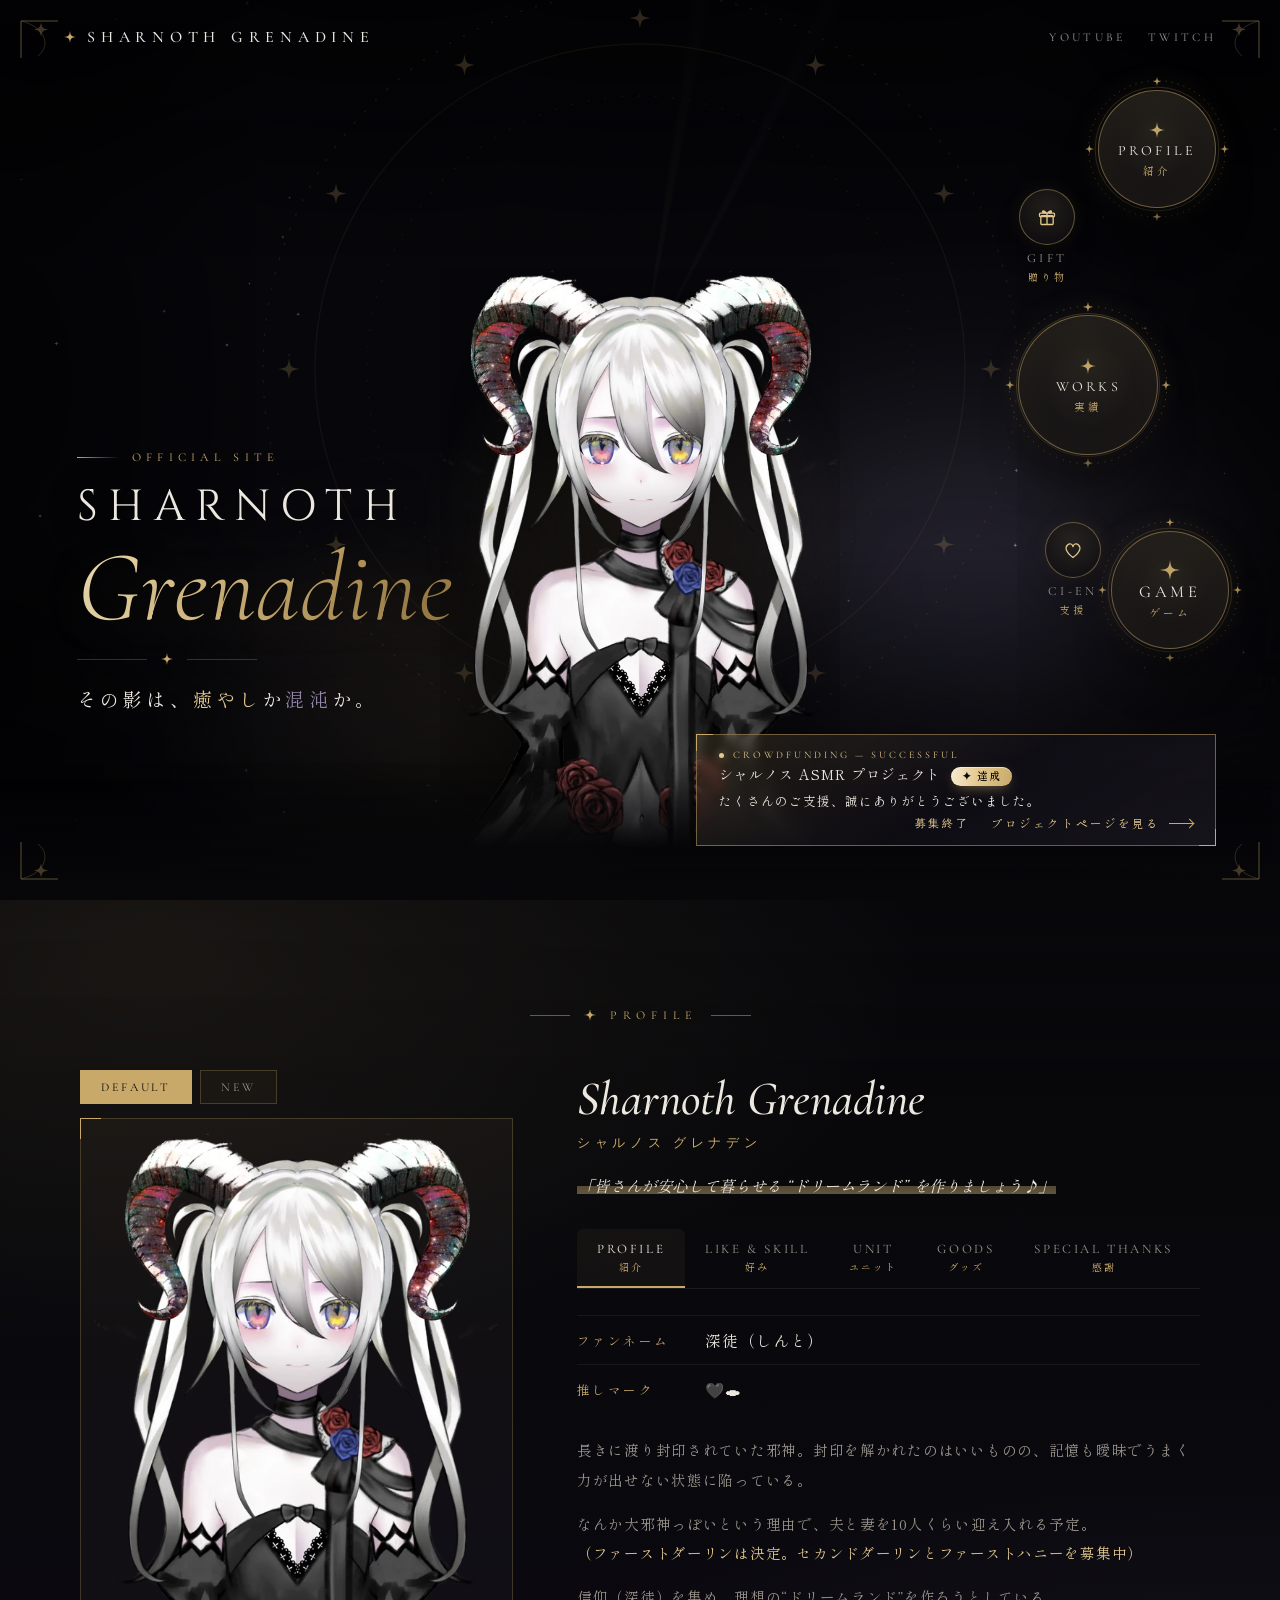
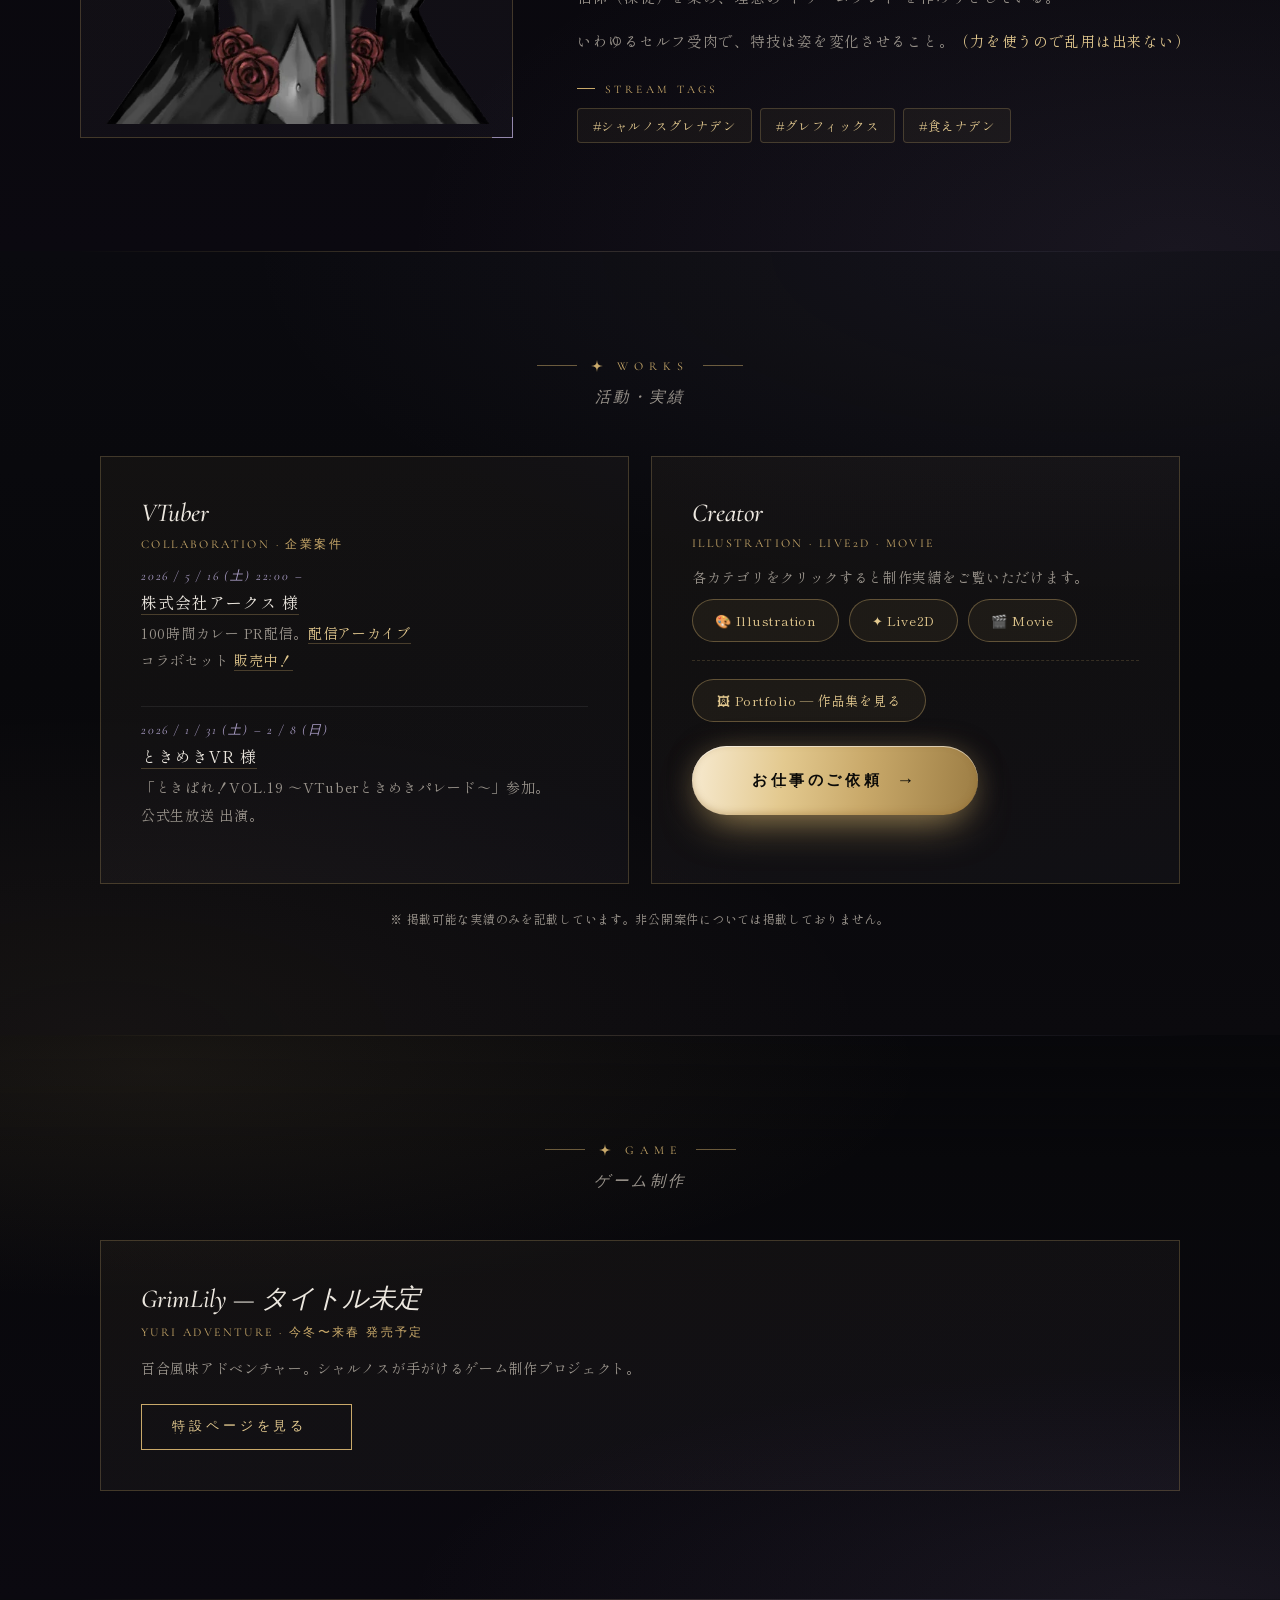
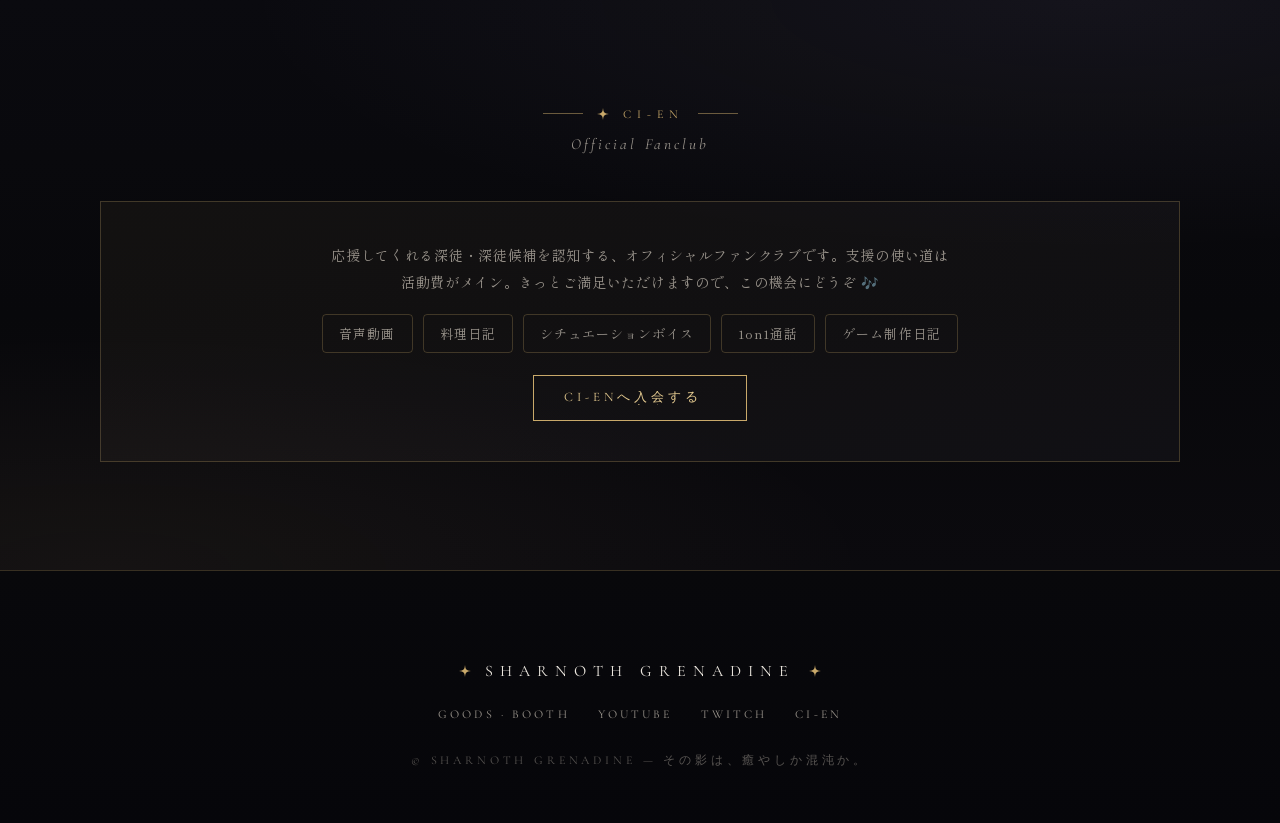
==== commit 3a742ea9: "クラファン達成表示と支援者一覧を追加、ポートフォリオギャラリーを実装" ====
--- a/index.html
+++ b/index.html
@@ -60,12 +60,12 @@
     <a class="sicon s2" href="#cien" aria-label="Ci-en"><span class="si"><svg viewBox="0 0 100 100" fill="none" stroke="#e3c98f" stroke-width="6" stroke-linejoin="round"><path d="M50 84 C18 60 12 39 25 27 C36 17 48 23 50 35 C52 23 64 17 75 27 C88 39 82 60 50 84 Z"/></svg></span><span class="sl roll">Ci-en</span><span class="sj">支援</span></a>
   </div>
 
-  <a class="cf-float" href="https://camp-fire.jp/projects/940089" target="_blank" rel="noopener" aria-label="クラウドファンディング — シャルノス ASMR プロジェクト">
-    <span class="cff-head"><span class="dot"></span>Crowdfunding</span>
-    <span class="cff-title">シャルノス ASMR プロジェクト</span>
-    <span class="cff-sub">落ち着く声で究極の癒やしを。</span>
-    <span class="cff-date">2026 / 4 / 27 — 2026 / 7 / 15</span>
-    <span class="cff-cta">CAMPFIREで支援する <span class="arw"></span></span>
+  <a class="cf-float is-done" href="https://camp-fire.jp/projects/940089" target="_blank" rel="noopener" aria-label="シャルノス ASMR プロジェクト — 支援募集終了・ご支援ありがとうございました">
+    <span class="cff-head"><span class="dot"></span>Crowdfunding — Successful</span>
+    <span class="cff-title">シャルノス ASMR プロジェクト<span class="cff-badge">達成</span></span>
+    <span class="cff-sub">たくさんのご支援、誠にありがとうございました。</span>
+    <span class="cff-date">募集終了</span>
+    <span class="cff-cta">プロジェクトページを見る <span class="arw"></span></span>
   </a>
 </header>
 
@@ -156,7 +156,20 @@
         <div class="tgroup"><div class="gh"><svg width="10" height="10" viewBox="0 0 100 100" fill="#c9a96a" style="opacity:1"><path d="M50 0 C55 40 60 45 100 50 C60 55 55 60 50 100 C45 60 40 55 0 50 C40 45 45 40 50 0 Z"/></svg> Special Support</div>
           <p>深徒の皆さん — All Followers。いつもありがとう ♡</p></div>
         <div class="tgroup"><div class="gh"><svg width="10" height="10" viewBox="0 0 100 100" fill="#c9a96a" style="opacity:1"><path d="M50 0 C55 40 60 45 100 50 C60 55 55 60 50 100 C45 60 40 55 0 50 C40 45 45 40 50 0 Z"/></svg> Crowdfunding Supporters</div>
-          <p>シャルノス ASMR プロジェクトを支援してくださった皆さま。（編集中）</p></div>
+          <p>「シャルノス ASMR プロジェクト」は、皆さまのお力添えにより無事に成功いたしました。<br>心より御礼申し上げます。</p>
+          <div class="supporters">
+            <span class="sup"><span class="sup-n">アスター</span><span class="sup-s">様</span></span>
+            <span class="sup"><span class="sup-n">モリ蔵</span><span class="sup-s">様</span></span>
+            <span class="sup"><span class="sup-n">狼君</span><span class="sup-s">様</span></span>
+            <span class="sup"><span class="sup-n">いそ</span><span class="sup-s">様</span></span>
+            <span class="sup"><span class="sup-n">あといっぽ</span><span class="sup-s">様</span></span>
+            <span class="sup"><span class="sup-n">てさりあ</span><span class="sup-s">様</span></span>
+            <span class="sup"><span class="sup-n">瞬</span><span class="sup-s">様</span></span>
+            <span class="sup"><span class="sup-n">Lind</span><span class="sup-s">様</span></span>
+            <span class="sup"><span class="sup-n">モルダバイト</span><span class="sup-s">様</span></span>
+            <span class="sup"><span class="sup-n">亜騎羅</span><span class="sup-s">様</span></span>
+          </div>
+          <p class="sup-foot">✦ 順不同・掲載許諾をいただいた方のみ ✦</p></div>
       </div>
     </div>
   </div>
--- a/styles.css
+++ b/styles.css
@@ -131,6 +131,20 @@
 .cff-cta .arw{width:24px;height:1px;background:var(--champ);position:relative;transition:width .35s var(--ease)}
 .cff-cta .arw::after{content:"";position:absolute;right:0;top:-3px;width:6px;height:6px;border-top:1px solid var(--champ);border-right:1px solid var(--champ);transform:rotate(45deg)}
 .cf-float:hover .cff-cta .arw{width:38px}
+
+/* ── Crowdfunding: successful / closed state ── */
+.cf-float.is-done{border-color:rgba(201,169,106,.5);
+  background:linear-gradient(150deg,rgba(201,169,106,.16),rgba(18,16,24,.72) 52%,rgba(148,136,173,.12))}
+.cf-float.is-done::after{border-bottom-color:var(--champ);border-right-color:var(--champ)}
+.cf-float.is-done .cff-head{color:var(--champ-soft)}
+.cf-float.is-done .cff-head .dot{animation:none;background:var(--champ-soft);box-shadow:0 0 10px var(--champ-soft)}
+.cff-badge{display:inline-flex;align-items:center;gap:5px;margin-left:10px;padding:3px 11px;border-radius:999px;
+  background:linear-gradient(96deg,#f7ead0,#e3c98f 45%,var(--champ));color:#0b0a08;
+  font-family:"Shippori Mincho";font-size:10.5px;font-weight:600;letter-spacing:.12em;vertical-align:middle;
+  box-shadow:0 4px 14px -5px rgba(201,169,106,.8),inset 0 1px 0 rgba(255,255,255,.5)}
+.cff-badge::before{content:"✦"}
+.cf-float.is-done:hover{border-color:var(--champ);
+  box-shadow:0 20px 50px -22px rgba(0,0,0,.8),0 0 46px -8px rgba(201,169,106,.55)}
 
 /* loading screen */
 .loader{position:fixed;inset:0;z-index:600;background:#06060a;display:flex;flex-direction:column;align-items:center;justify-content:center;transition:opacity 1s var(--ease),visibility 1s}
@@ -497,6 +511,27 @@
 .tag-modal .tag-desc{color:var(--ivory-dim);line-height:2;letter-spacing:.04em;font-size:14.5px;text-align:center;margin-bottom:8px;line-break:strict;word-break:auto-phrase;overflow-wrap:break-word}
 .tag-modal .tag-cta{display:inline-flex;width:100%;justify-content:center;margin-top:24px}
 
+/* ── Crowdfunding supporters (Special Thanks) ── */
+.supporters{display:grid;grid-template-columns:repeat(auto-fill,minmax(168px,1fr));gap:10px;margin:20px 0 14px}
+.sup{position:relative;display:flex;align-items:baseline;justify-content:center;gap:7px;padding:14px 14px;
+  border:1px solid rgba(201,169,106,.26);border-radius:3px;
+  background:linear-gradient(155deg,rgba(201,169,106,.09),rgba(18,16,24,.5) 55%,rgba(148,136,173,.08));
+  transition:border-color .4s var(--ease),background .4s,box-shadow .4s,transform .4s var(--ease)}
+/* fine corner filigree */
+.sup::before,.sup::after{content:"";position:absolute;width:9px;height:9px;opacity:.75;transition:opacity .4s}
+.sup::before{top:-1px;left:-1px;border-top:1px solid var(--champ);border-left:1px solid var(--champ)}
+.sup::after{bottom:-1px;right:-1px;border-bottom:1px solid var(--violet);border-right:1px solid var(--violet)}
+.sup-n{font-family:"Shippori Mincho",serif;font-size:15px;letter-spacing:.1em;color:var(--ivory);white-space:nowrap}
+.sup-s{font-family:"Shippori Mincho",serif;font-size:10.5px;letter-spacing:.16em;color:var(--champ);opacity:.85}
+.sup:hover{transform:translateY(-3px);border-color:rgba(201,169,106,.6);
+  background:linear-gradient(155deg,rgba(201,169,106,.18),rgba(22,19,28,.6) 55%,rgba(148,136,173,.14));
+  box-shadow:0 14px 30px -16px rgba(0,0,0,.75),0 0 26px -10px rgba(201,169,106,.5)}
+.sup:hover::before,.sup:hover::after{opacity:1}
+.sup:hover .sup-n{color:#f3e2b4}
+.sup-foot{text-align:center;font-family:"Cormorant Garamond",serif;font-size:11px;letter-spacing:.24em;
+  color:var(--ivory-dim);opacity:.6;margin-top:4px}
+@media(max-width:520px){.supporters{grid-template-columns:repeat(auto-fill,minmax(132px,1fr));gap:8px}.sup{padding:12px 10px}.sup-n{font-size:13.5px}}
+
 /* ── Unit panel ── */
 .unit{display:flex;gap:24px;align-items:center;padding:22px 0;border-top:1px solid rgba(255,255,255,.07)}
 .unit:last-child{border-bottom:1px solid rgba(255,255,255,.07)}
@@ -533,6 +568,12 @@
   .cf-float .cff-title{font-size:14px;letter-spacing:.07em;line-height:1.2}
   .cf-float .cff-date{margin-top:0;white-space:nowrap}
   .cf-float .cff-cta{margin-top:0;margin-left:auto;padding-left:6px;white-space:nowrap}
+  /* successful state: keep the thank-you line visible on its own row */
+  .cf-float.is-done{max-width:min(520px,46vw);padding:14px 22px;gap:5px 16px}
+  .cf-float.is-done .cff-sub{display:block;width:100%;font-size:12.5px;letter-spacing:.08em;color:var(--ivory)}
+  .cf-float.is-done .cff-head{width:100%}
+  .cf-float.is-done .cff-cta{margin-left:0}
+  .cf-float.is-done .cff-date{margin-left:auto}
   /* swap Profile(o1) to the top slot, Works(o2) to the middle slot (size included) */
   .orb.o1{top:10%;right:7%;--sz:132px}   /* Profile — top */
   .orb.o2{top:35%;right:13%;--sz:160px}  /* Works — middle */
